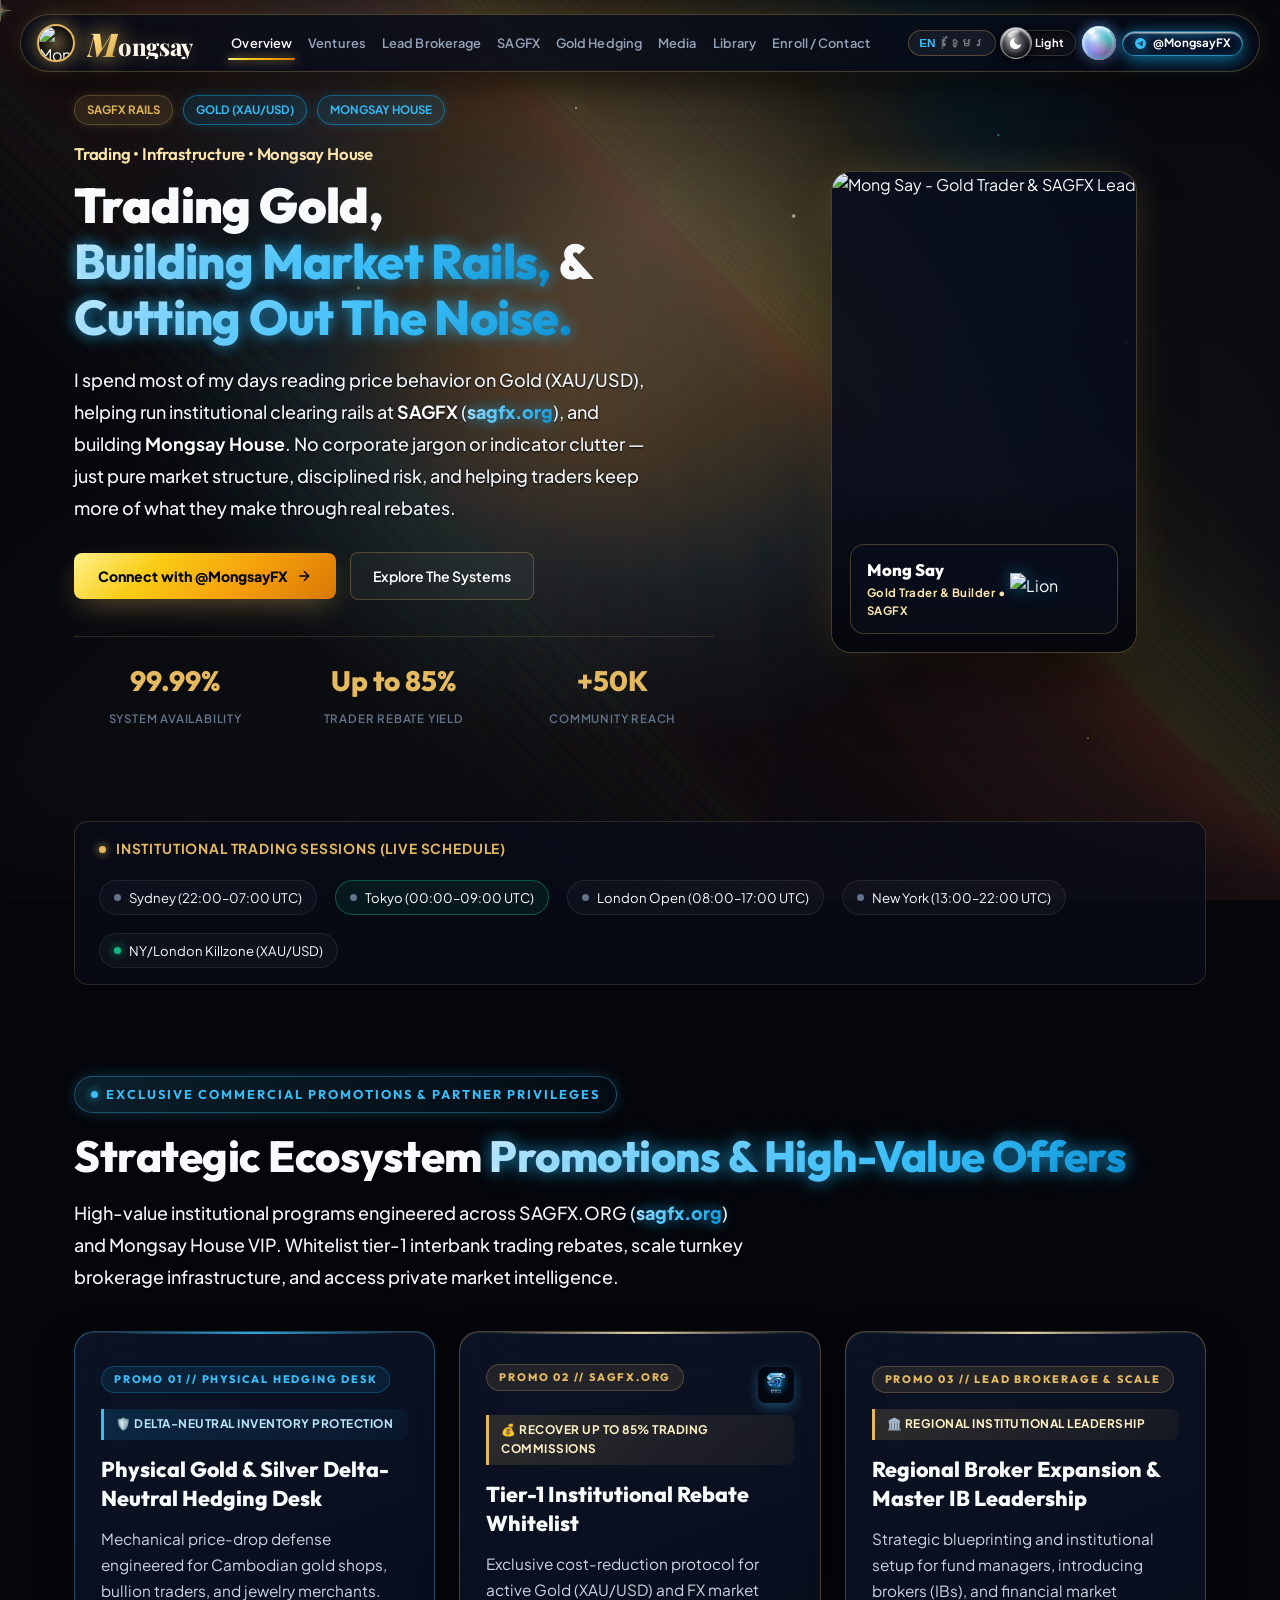
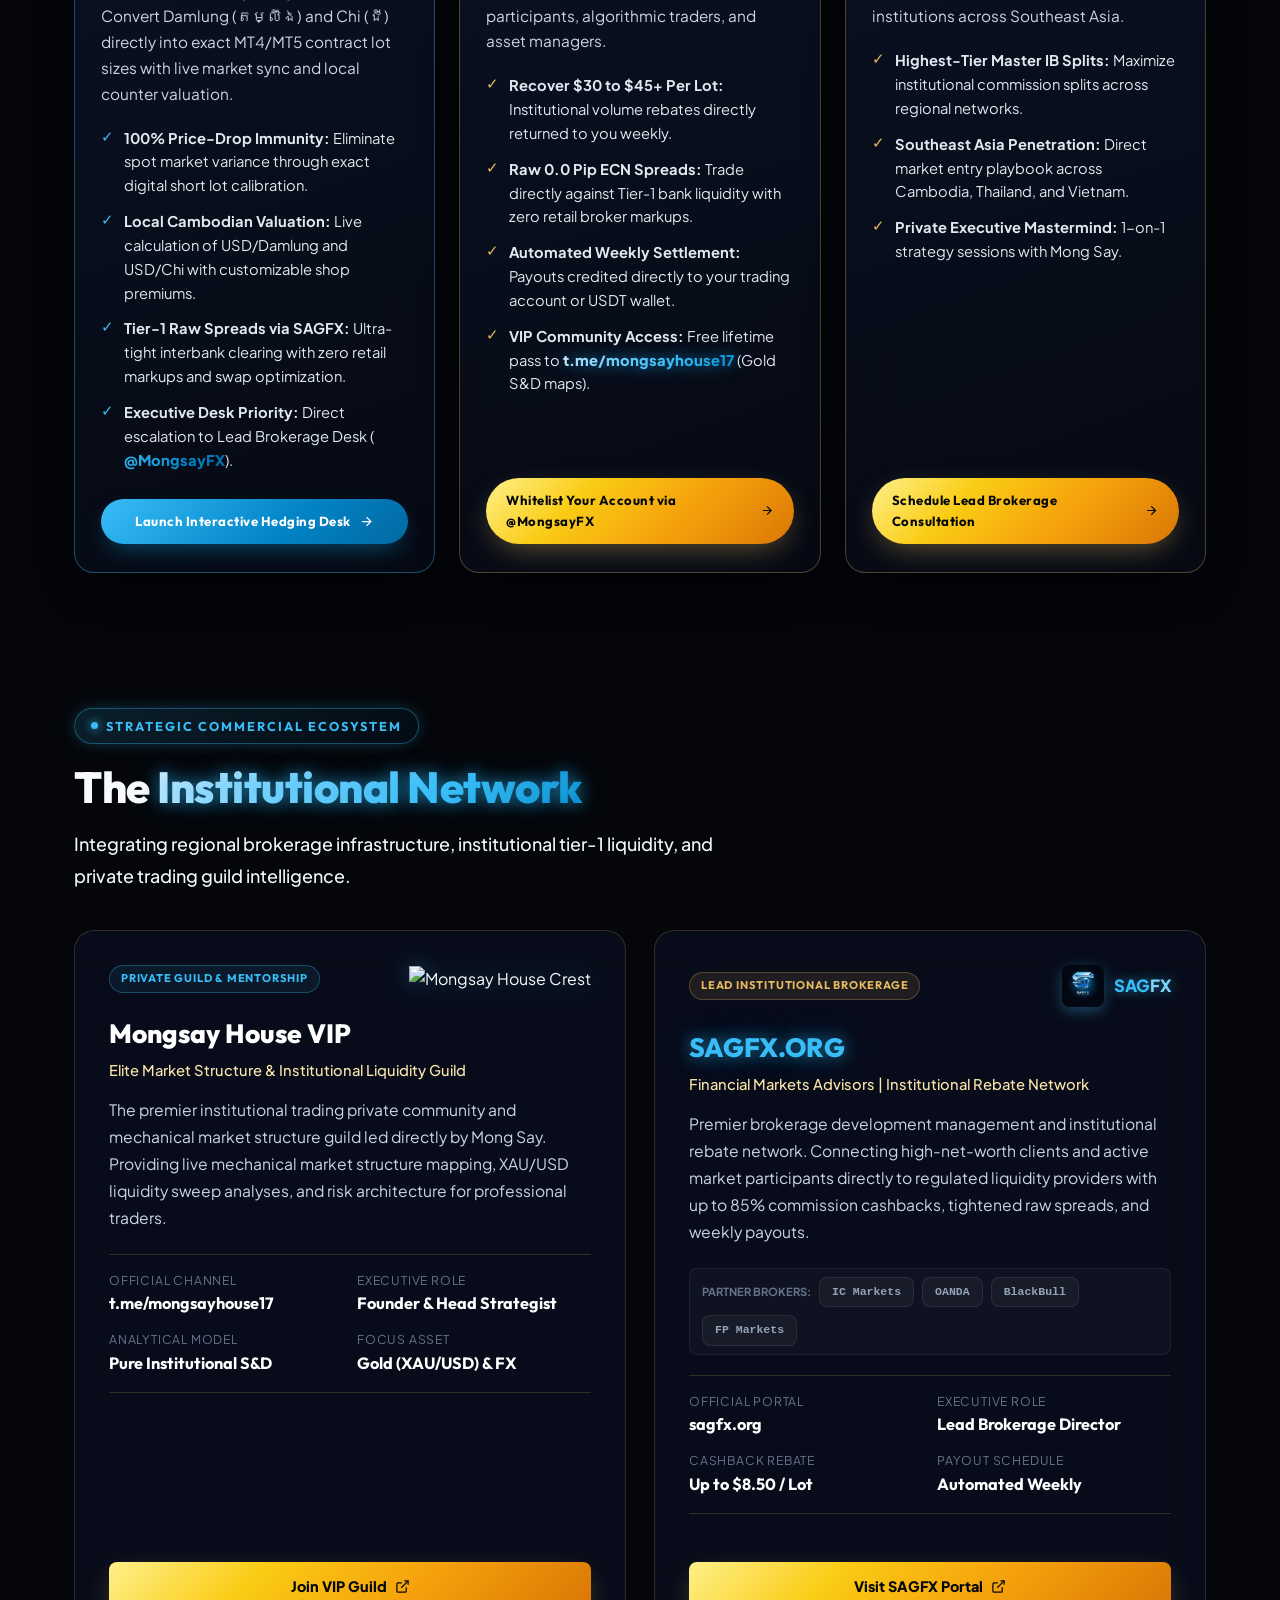
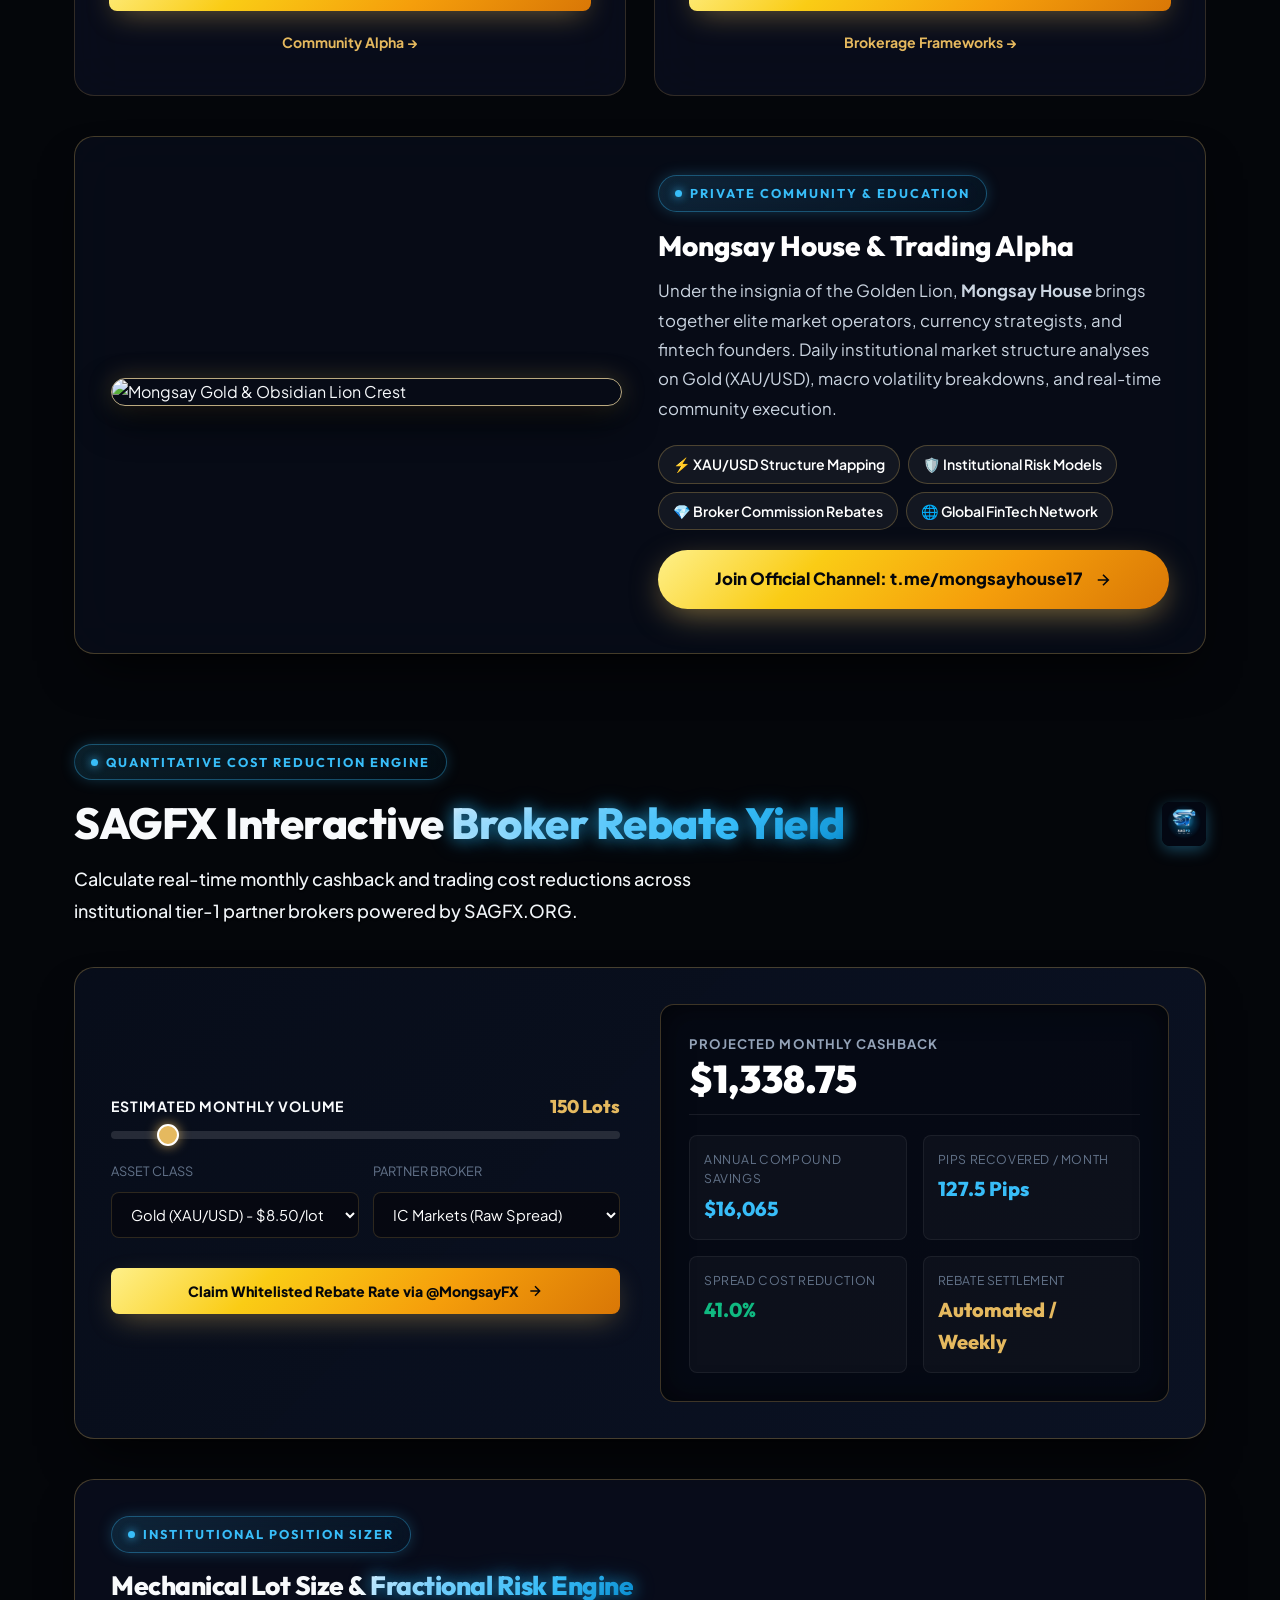
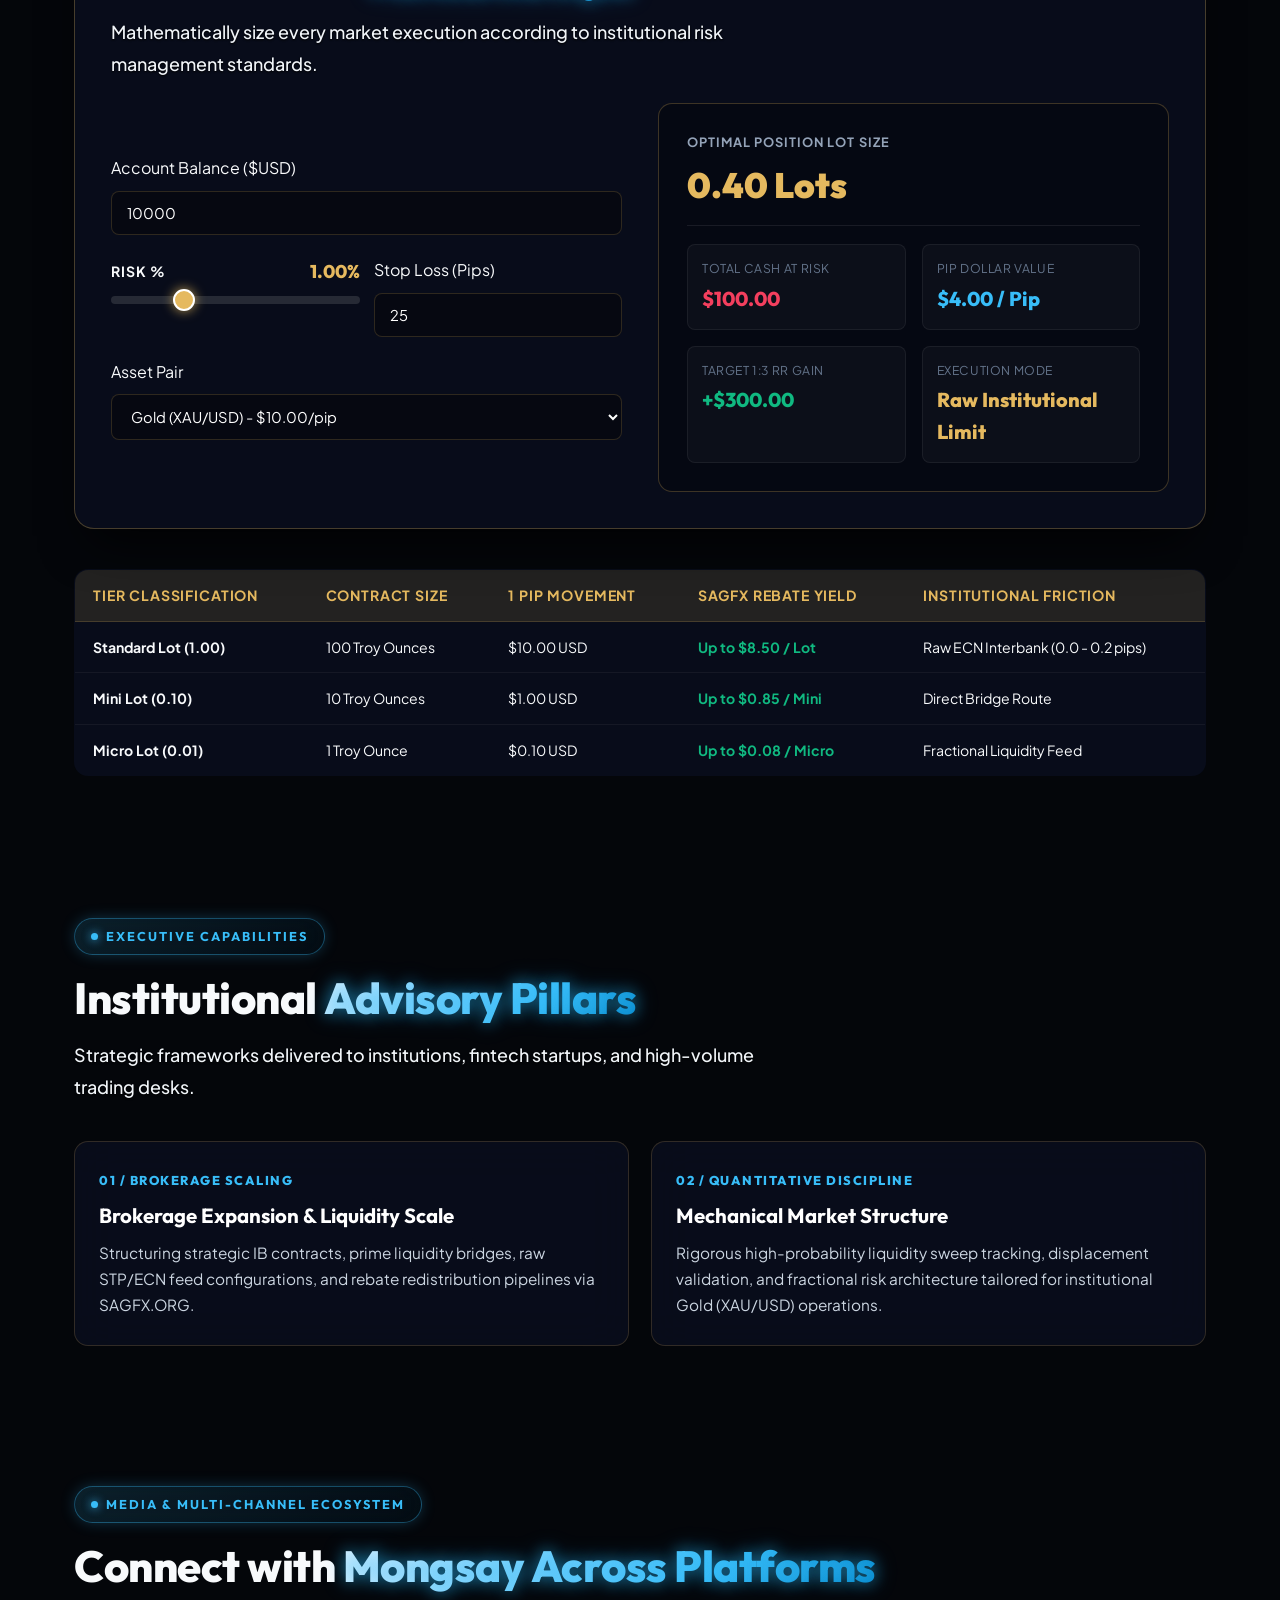
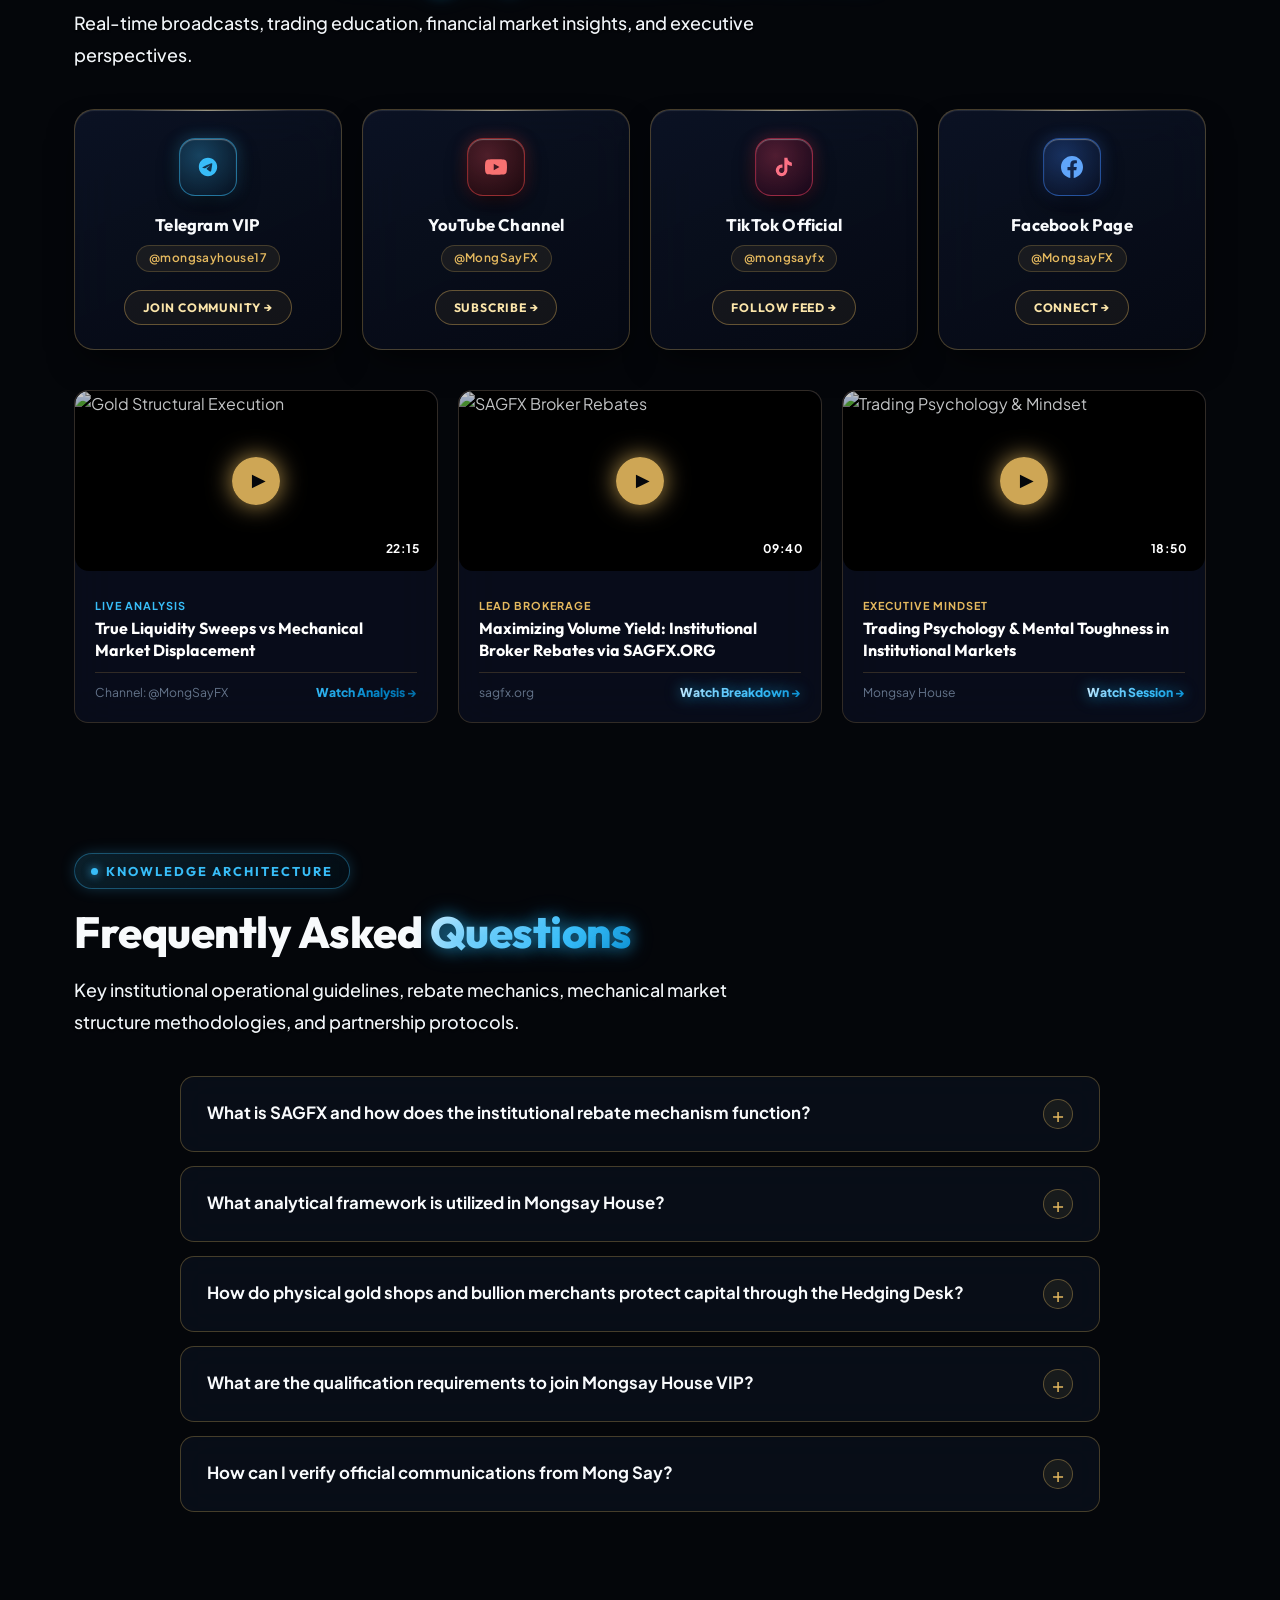
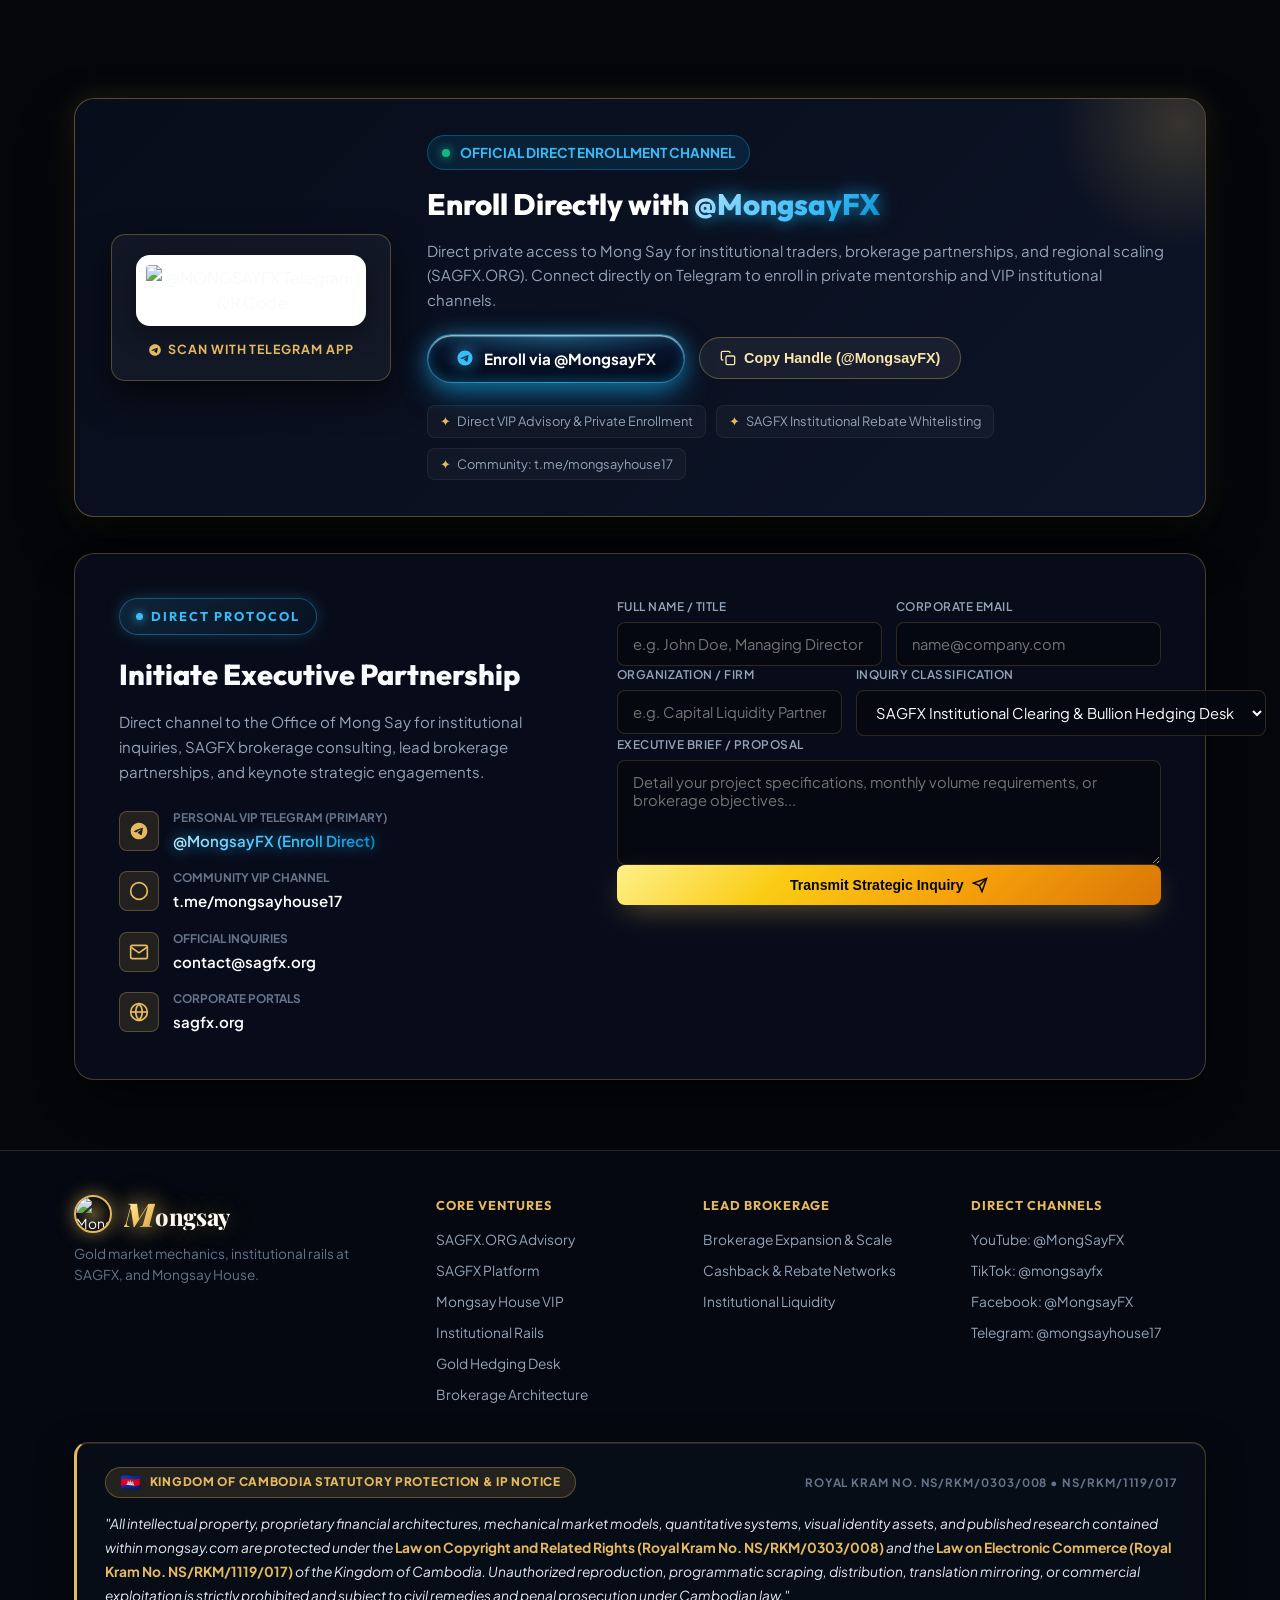
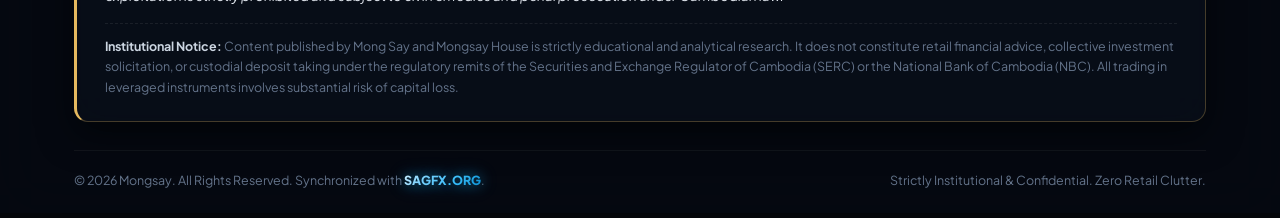
==== index.html @ 246d0cd5 "feat(mobile): resolve multi-page viewport overflow and implement Pinterest glassmorphic HUD (pin.it/" ====
﻿<!DOCTYPE html>
<html lang="en">
<head>
  <meta charset="UTF-8">
  <meta name="viewport" content="width=device-width, initial-scale=1.0">
  <title>Mong Say | Gold Trader & SAGFX Lead</title>
  <meta name="description" content="Personal space and market systems of Mong Say. Gold trader, SAGFX institutional rails lead, and founder of Mongsay House. Pure market mechanics, zero noise.">
  <link rel="icon" href="assets/lion-logo.png" type="image/png">
  <link rel="preconnect" href="https://fonts.googleapis.com">
  <link rel="preconnect" href="https://fonts.gstatic.com" crossorigin>
  <link href="https://fonts.googleapis.com/css2?family=Cinzel:wght@600;700;800;900&family=Cormorant+Garamond:ital,wght@0,600;0,700;1,600;1,700&family=Kantumruy+Pro:wght@400;500;600;700;800&family=Outfit:wght@400;500;600;700;800;900&family=Playfair+Display:ital,wght@0,600;0,700;0,800;0,900;1,700&family=Plus+Jakarta+Sans:wght@300;400;500;600;700;800&display=swap" rel="stylesheet">
  <link rel="stylesheet" href="styles.css?v=3.8.5">
</head>
<body>

  <!-- Background Video Container -->
  <div class="site-bg-wrapper">
    <video autoplay muted loop playsinline preload="auto" poster="assets/lion-gold-strokes.jpg" class="site-bg-video">
      <source src="assets/lion-bg.webm" type="video/webm">
      <source src="assets/lion-bg.mp4" type="video/mp4">
      <source src="assets/lion-gold-strokes.webm" type="video/webm">
      <source src="assets/lion-gold-strokes.mp4" type="video/mp4">
    </video>
    <div class="site-bg-overlay"></div>
    <div class="bg-god-rays"></div>
    <div class="bg-gold-light-sweep"></div>
    <div class="bg-starlight-layer"></div>
    <div class="bg-aura-layer"></div>
    <div class="bg-spotlight-layer"></div>
  </div>

  <!-- Ambient Gold Dust & Starlight Beaming Canvas -->
  <canvas id="matrixCanvas"></canvas>

  <!-- Minimalist Floating Capsule Navigation -->
  <div class="site-nav-outer">
    <nav class="site-nav">
      <!-- Chinese Lion Face Logo from 002.jpg + Luxury Haute Couture Mongsay Typography -->
      <a href="homepage" class="brand-wrapper">
        <img src="assets/lion-logo.png" alt="Mongsay Chinese Lion Crest" class="brand-lion-logo">
        <span class="brand-title"><span class="brand-cap">M</span>ongsay</span>
      </a>

      <ul class="nav-links">
        <li><a href="homepage" class="active" data-i18n="nav_overview">Overview</a></li>
        <li><a href="ventures" data-i18n="nav_ventures">Ventures</a></li>
        <li><a href="advisory" data-i18n="nav_advisory">Lead Brokerage</a></li>
        <li><a href="sagfx" data-i18n="nav_sagfx">SAGFX</a></li>
        <li><a href="hedging" data-i18n="nav_hedging">Gold Hedging</a></li>
        <li><a href="media" data-i18n="nav_media">Media</a></li>
        <li><a href="books" data-i18n="nav_library">Library</a></li>
        <li><a href="#contact" data-i18n="nav_contact">Enroll / Contact</a></li>
      </ul>

      <div class="nav-actions">
        <!-- Bilingual Toggle: EN / KH -->
        <div class="nav-controls">
          <button class="nav-control-btn lang-toggle" id="langToggleBtn" aria-label="Switch Language (English / Khmer)" title="Switch Language">
            <span class="lang-code active" data-lang="en">EN</span>
            <span class="lang-divider">|</span>
            <span class="lang-code" data-lang="kh">ខ្មែរ</span>
          </button>

          <!-- Theme Toggle: Dark Mode / High-Contrast Light Mode -->
          <button class="pin-theme-toggle theme-toggle" id="themeToggleBtn" aria-label="Toggle Theme (Dark / Light)" title="Toggle Theme" type="button">
            <span class="pin-toggle-track">
              <span class="pin-toggle-label label-light" data-i18n="theme_light_label">Light</span>
              <span class="pin-toggle-label label-dark" data-i18n="theme_dark_label">Dark</span>
            </span>
            <span class="pin-toggle-orb" aria-hidden="true">
              <span class="pin-orb-highlight"></span>
              <svg class="pin-orb-icon pin-icon-moon" viewBox="0 0 24 24" fill="currentColor">
                <path d="M21 12.79A9 9 0 1 1 11.21 3 7 7 0 0 0 21 12.79z"></path>
              </svg>
              <svg class="pin-orb-icon pin-icon-sun" viewBox="0 0 24 24" fill="none" stroke="currentColor" stroke-width="2.3" stroke-linecap="round" stroke-linejoin="round">
                <circle cx="12" cy="12" r="4.2" fill="currentColor"></circle>
                <line x1="12" y1="1" x2="12" y2="3"></line>
                <line x1="12" y1="21" x2="12" y2="23"></line>
                <line x1="4.22" y1="4.22" x2="5.64" y2="5.64"></line>
                <line x1="18.36" y1="18.36" x2="19.78" y2="19.78"></line>
                <line x1="1" y1="12" x2="3" y2="12"></line>
                <line x1="21" y1="12" x2="23" y2="12"></line>
                <line x1="4.22" y1="19.78" x2="5.64" y2="18.36"></line>
                <line x1="18.36" y1="5.64" x2="19.78" y2="4.22"></line>
              </svg>
            </span>
          </button>

          <!-- Effects Freeze / Eco Performance Toggle -->
          <button class="nav-control-btn fx-toggle" id="fxToggleBtn" aria-label="Toggle Animations (FX / Eco Mode)" title="Toggle Animations (FX / ECO Freeze)">
            <span class="bubble-ambient-glow"></span>
            <span class="bubble-sphere">
              <span class="bubble-fluid-core"></span>
              <span class="bubble-inner-depth"></span>
              <span class="bubble-specular-rim"></span>
              <span class="bubble-glint"></span>
            </span>
          </button>
        </div>

        <a href="https://t.me/MongsayFX" target="_blank" rel="noopener noreferrer" class="btn-nav-action btn-nav-telegram" title="VIP Telegram @MongsayFX">
          <svg width="13" height="13" viewBox="0 0 24 24" fill="currentColor"><path d="M12 2C6.48 2 2 6.48 2 12s4.48 10 10 10 10-4.48 10-10S17.52 2 12 2zm4.64 6.8c-.15 1.58-.8 5.42-1.13 7.19-.14.75-.42 1-.68 1.03-.58.05-1.02-.38-1.58-.75-.88-.58-1.38-.94-2.23-1.5-.99-.65-.35-1.01.22-1.59.15-.15 2.71-2.48 2.76-2.69a.2.2 0 00-.05-.18c-.06-.05-.14-.03-.21-.02-.09.02-1.49.95-4.22 2.79-.4.27-.76.41-1.08.4-.36-.01-1.04-.2-1.55-.37-.63-.2-1.12-.31-1.08-.66.02-.18.27-.36.75-.55 2.92-1.27 4.86-2.11 5.83-2.51 2.78-1.16 3.35-1.36 3.73-1.36.08 0 .27.02.39.12.1.08.13.19.14.27-.01.06.01.24 0 .37z"/></svg>
          <span>@MongsayFX</span>
        </a>
        <button class="mobile-toggle" id="mobileNavToggle" aria-label="Toggle navigation">☰</button>
      </div>
    </nav>

    <!-- Mobile Drawer -->
    <div class="nav-mobile-menu" id="mobileNavMenu">
      <div style="display: flex; gap: 8px; margin-bottom: 12px; justify-content: center;">
        <button class="nav-control-btn lang-toggle" style="flex: 1; justify-content: center;">
          <span class="lang-code active" data-lang="en">EN</span> | <span class="lang-code" data-lang="kh">ខ្មែរ</span>
        </button>
        <button class="nav-control-btn theme-toggle" style="flex: 1; justify-content: center;">
          <span class="theme-icon icon-sun">☀️ Light</span>
          <span class="theme-icon icon-moon">🌙 Dark</span>
        </button>
        <button class="nav-control-btn fx-toggle" style="flex: 1; justify-content: center;" aria-label="Toggle Animations (FX / Eco Mode)" title="Toggle Animations (FX / ECO Freeze)">
          <span class="bubble-ambient-glow"></span>
          <span class="bubble-sphere">
            <span class="bubble-fluid-core"></span>
            <span class="bubble-inner-depth"></span>
            <span class="bubble-specular-rim"></span>
            <span class="bubble-glint"></span>
          </span>
          <span class="fx-label-on" data-i18n="fx_mode_active">FX Active</span>
          <span class="fx-label-off" data-i18n="fx_mode_eco">ECO Freeze</span>
        </button>
      </div>
      <a href="homepage" data-i18n="nav_overview">Overview</a>
      <a href="ventures" data-i18n="nav_ventures">Ventures</a>
      <a href="advisory" data-i18n="nav_advisory">Lead Brokerage</a>
      <a href="sagfx" data-i18n="nav_sagfx">SAGFX</a>
      <a href="hedging" data-i18n="nav_hedging">Gold Hedging</a>
      <a href="media" data-i18n="nav_media">Media</a>
      <a href="books" data-i18n="nav_library">Library</a>
      <a href="#contact" data-i18n="nav_contact">Enroll / Contact</a>
      <a href="https://t.me/MongsayFX" target="_blank" class="btn-primary" style="justify-content: center;">Enroll via @MongsayFX</a>
    </div>
  </div>

  <!-- Hero Section -->
  <main>
    <section class="hero-section">
      <div class="container hero-grid">
        <div class="hero-content">
          <div class="hero-entity-badges">
            <span class="entity-pill gold-pill">
              <span data-i18n="hero_badge_sagfx">SAGFX RAILS</span>
            </span>
            <span class="entity-pill">
              <span data-i18n="hero_badge_cm">GOLD (XAU/USD)</span>
            </span>
            <span class="entity-pill amber-pill">
              <span data-i18n="hero_badge_mongsay">MONGSAY HOUSE</span>
            </span>
          </div>

          <div class="hero-subtitle" data-i18n="hero_subtitle">Trading • Infrastructure • Mongsay House</div>
          <h1 class="hero-title" data-i18n="hero_title">
            Trading Gold, <br>
            <span class="gold-text">Building Market Rails,</span> & <br>
            <span class="gold-text">Cutting Out The Noise.</span>
          </h1>
          <p class="hero-paragraph" data-i18n="hero_desc">
            I spend most of my days reading price behavior on Gold (XAU/USD), helping run institutional clearing rails at <strong>SAGFX</strong> (<a href="https://sagfx.org" target="_blank" class="gold-text">sagfx.org</a>), and building <strong>Mongsay House</strong>. No corporate jargon or indicator clutter — just pure market structure, disciplined risk, and helping traders keep more of what they make through real rebates.
          </p>

          <div class="hero-cta-group">
            <a href="https://t.me/MongsayFX" target="_blank" class="btn-primary" data-i18n="hero_cta_enroll">
              Connect with @MongsayFX
              <svg width="16" height="16" fill="none" stroke="currentColor" stroke-width="2.2" viewBox="0 0 24 24"><path d="M5 12h14M12 5l7 7-7 7"/></svg>
            </a>
            <a href="advisory" class="btn-secondary" data-i18n="hero_cta_ventures">
              Explore The Systems
            </a>
          </div>

          <div class="hero-metrics">
            <div class="metric-item">
              <div class="metric-num"><span class="counter-val" data-target="99" data-suffix=".99%">0</span></div>
              <div class="metric-label" data-i18n="stat_gateway">System Availability</div>
            </div>
            <div class="metric-item">
              <div class="metric-num"><span class="counter-val" data-target="85" data-prefix="Up to " data-suffix="%">0</span></div>
              <div class="metric-label" data-i18n="stat_rebate">Trader Rebate Yield</div>
            </div>
            <div class="metric-item">
              <div class="metric-num"><span class="counter-val" data-target="50" data-prefix="+" data-suffix="K">0</span></div>
              <div class="metric-label" data-i18n="stat_community">Community Reach</div>
            </div>
          </div>
        </div>

        <div class="hero-visual-card">
          <div class="portrait-frame">
            <img src="assets/portrait.jpg" alt="Mong Say - Gold Trader & SAGFX Lead" class="portrait-img">
            <div class="portrait-overlay-glow"></div>
            <div class="portrait-badge-bottom">
              <div class="badge-info">
                <h4>Mong Say</h4>
                <p>Gold Trader & Builder • SAGFX</p>
              </div>
              <img src="assets/lion-logo.png" alt="Lion Emblem" class="badge-seal-mini">
            </div>
          </div>
        </div>
      </div>
    </section>

    <!-- Pinterest Frosted Glass Mobile Telemetry HUD (https://pin.it/UAq3Np3yg) -->
    <section class="mobile-pin-hud-section" id="mobilePinHud" aria-label="Mobile Institutional Trading HUD">
      <div class="container">
        <div class="pin-hud-header">
          <div class="pin-hud-top-row">
            <span class="pin-hud-badge"><span class="live-dot"></span> LIVE INSTITUTIONAL HUD</span>
            <span style="font-family: 'Space Mono', monospace; font-size: 0.68rem; color: #94a3b8;">SWIPE DECK &rarr;</span>
          </div>
          <div class="pin-hud-tabs" id="pinHudTabs" role="tablist">
            <button type="button" class="pin-hud-tab-btn active" data-slide-index="0" role="tab">01 Desk Overview</button>
            <button type="button" class="pin-hud-tab-btn" data-slide-index="1" role="tab">02 VIP Access</button>
            <button type="button" class="pin-hud-tab-btn" data-slide-index="2" role="tab">03 Speedometer</button>
          </div>
        </div>

        <div class="pin-mobile-carousel" id="pinMobileCarousel">
          <!-- CARD 1: Desk Welcome & Active Clearing -->
          <article class="pin-mobile-card" data-card-idx="0">
            <div class="pin-card-bg-glow"></div>
            <div>
              <div class="pin-dynamic-island" aria-hidden="true"></div>
              <div class="pin-greeting-row">
                <div>
                  <div class="pin-greeting-sub">Hi Trader,</div>
                  <div class="pin-greeting-title">Welcome!</div>
                </div>
                <a href="sagfx" class="pin-circle-icon-btn" aria-label="SAGFX Prime Home" title="SAGFX Portal">
                  <svg width="16" height="16" viewBox="0 0 24 24" fill="none" stroke="currentColor" stroke-width="2.2" stroke-linecap="round" stroke-linejoin="round"><path d="M3 9l9-7 9 7v11a2 2 0 0 1-2 2H5a2 2 0 0 1-2-2z"/><polyline points="9 22 9 12 15 12 15 22"/></svg>
                </a>
              </div>

              <div class="pin-subsec-title">Desk Pulse</div>
              <div class="pin-quick-split">
                <div class="pin-glass-box">
                  <div class="pin-split-label">Weekly Clearing</div>
                  <div class="pin-icon-strip">
                    <button type="button" class="pin-mini-glass-icon active" title="XAU/USD Gold" aria-label="XAU/USD Gold">Au</button>
                    <button type="button" class="pin-mini-glass-icon" title="Execution Latency" aria-label="Execution Speed">&#9889;</button>
                    <button type="button" class="pin-mini-glass-icon" title="Weekly Rebates" aria-label="Weekly Rebates">$</button>
                    <button type="button" class="pin-mini-glass-icon" title="Delta Shield" aria-label="Delta Shield">&#128737;</button>
                  </div>
                </div>
                <a href="https://t.me/MongsayFX" target="_blank" rel="noopener noreferrer" class="pin-glass-box pin-add-tile">
                  <span class="pin-mini-glass-icon">+</span>
                  <span>Whitelist Desk</span>
                </a>
              </div>

              <div class="pin-subsec-title">Active Rail</div>
              <div class="pin-active-task-card">
                <div class="pin-task-left">
                  <div>
                    <div class="pin-task-name">XAU/USD Flow</div>
                    <div class="pin-task-meta">0.0 Pip Raw &bull; London/NY Overlap</div>
                  </div>
                  <div class="pin-task-status-badge">
                    <span class="pin-dot-green"></span>
                    <span class="pin-mini-glass-icon" style="width: 28px; height: 24px; min-width: 28px; font-size: 0.62rem;">ECN</span>
                  </div>
                </div>
                <div class="pin-task-right">
                  <div class="pin-streak-pill">
                    <span class="s-lbl">Rebate</span>
                    <span class="s-val" style="color: #4ade80;">&raquo;</span>
                    <span class="s-val">85%</span>
                  </div>
                  <div>
                    <div class="pin-circular-progress">
                      <svg width="68" height="68" viewBox="0 0 68 68">
                        <circle cx="34" cy="34" r="28" fill="none" stroke="rgba(255,255,255,0.14)" stroke-width="6"></circle>
                        <circle cx="34" cy="34" r="28" fill="none" stroke="#ffffff" stroke-width="6" stroke-linecap="round" stroke-dasharray="175.9" stroke-dashoffset="26.4"></circle>
                      </svg>
                      <div class="pin-circular-text">
                        <span class="lbl">Yield</span>
                        <span class="pct">85%</span>
                      </div>
                    </div>
                  </div>
                </div>
              </div>
            </div>

            <div>
              <div class="pin-prev-row">
                <span>Clearing Batches</span>
                <a href="sagfx">View All</a>
              </div>
              <div class="pin-prev-capsule">
                <div class="pin-mini-ring"><div class="pin-mini-ring-inner">99%</div></div>
                <div>
                  <div style="font-size: 0.78rem; font-weight: 700; color: #fff;">Weekly payouts settled</div>
                  <div style="font-size: 0.68rem; color: #94a3b8;">SAGFX Tier-1 Direct Clearing</div>
                </div>
              </div>
            </div>
          </article>

          <!-- CARD 2: Atmospheric Bottom Sheet Gateway -->
          <article class="pin-mobile-card pin-card-gateway" data-card-idx="1">
            <div class="pin-gateway-hero-bg">
              <img src="assets/portrait.jpg" alt="Mong Say Executive Desk">
            </div>
            <div class="pin-gateway-top-brand">
              <span class="pin-gateway-logo-txt">Mongsay</span>
              <span class="pin-auto-mode-pill"><span class="pin-dot-green"></span> XAU/USD</span>
            </div>

            <div class="pin-bottom-sheet">
              <div class="pin-drag-handle" aria-hidden="true"></div>
              <h3 class="pin-sheet-title">Connect for<br>Institutional Alpha</h3>
              <p class="pin-sheet-desc">
                Fuel your trading desk with 0.0 pip Tier-1 ECN spreads, delta-neutral gold hedging, and weekly SAGFX rebates.
              </p>
              <div class="pin-sheet-actions">
                <a href="https://t.me/MongsayFX" target="_blank" rel="noopener noreferrer" class="pin-capsule-white-cta">
                  <span>JOIN VIP</span>
                  <span class="pin-cta-black-circle">
                    <svg width="16" height="16" viewBox="0 0 24 24" fill="none" stroke="currentColor" stroke-width="2.5" stroke-linecap="round" stroke-linejoin="round"><path d="M5 12h14M12 5l7 7-7 7"/></svg>
                  </span>
                </a>
                <a href="hedging" class="pin-capsule-glass-secondary">Hedging Desk</a>
              </div>
            </div>
          </article>

          <!-- CARD 3: Radial Tick Speedometer & Smart Routing -->
          <article class="pin-mobile-card pin-speedometer-card" data-card-idx="2">
            <div>
              <div class="pin-speedo-topbar">
                <button type="button" class="pin-circle-icon-btn" id="pinSpeedoPrevBtn" aria-label="Previous Card">
                  <svg width="16" height="16" viewBox="0 0 24 24" fill="none" stroke="currentColor" stroke-width="2.2"><path d="M15 18l-6-6 6-6"/></svg>
                </button>
                <span style="font-size: 0.78rem; font-weight: 700; color: rgba(255,255,255,0.86);">Today Live</span>
                <a href="advisory" class="pin-circle-icon-btn" aria-label="Advisory Terminal">
                  <svg width="16" height="16" viewBox="0 0 24 24" fill="none" stroke="currentColor" stroke-width="2.2"><path d="M3 9l9-7 9 7v11a2 2 0 0 1-2 2H5a2 2 0 0 1-2-2z"/></svg>
                </a>
              </div>

              <div class="pin-speedo-panel">
                <div class="pin-speedo-panel-title" id="pinSpeedoTitle">SAGFX ECN Rails</div>
                <div class="pin-icon-strip" style="justify-content: center; gap: 10px;" id="pinSpeedoPresets">
                  <button type="button" class="pin-mini-glass-icon active" data-pct="85" data-sub="Max Rebate" data-title="SAGFX ECN Rails" data-row1-lbl="Latency" data-row1-val="&lt;0.4 ms" data-row2-lbl="Raw Spread" data-row2-val="0.0 Pips" title="Rebate Yield">%</button>
                  <button type="button" class="pin-mini-glass-icon" data-pct="99" data-sub="Uptime SLA" data-title="Equinix Bridge" data-row1-lbl="Server Node" data-row1-val="NY4 / LD4" data-row2-lbl="Fill Rate" data-row2-val="99.98%" title="Server Uptime">&#9889;</button>
                  <button type="button" class="pin-mini-glass-icon" data-pct="72" data-sub="Volume Cap" data-title="Prime Liquidity" data-row1-lbl="Monthly Vol" data-row1-val="135K+ Lots" data-row2-lbl="Settlement" data-row2-val="Weekly" title="Prime Volume">&#128202;</button>
                  <button type="button" class="pin-mini-glass-icon" data-pct="100" data-sub="Delta Hedge" data-title="Bullion Defense" data-row1-lbl="Spot Risk" data-row1-val="0.00% Net" data-row2-lbl="Damlung Unit" data-row2-val="37.50 g" title="Gold Hedging">&#128737;</button>
                </div>

                <div class="pin-speedo-mode-row">
                  <div class="pin-track-badge-wrap">
                    <span class="pin-track-title">Track Record</span>
                    <span class="pin-auto-mode-pill" id="pinAutoModeBadge">
                      <span id="pinAutoModeText">Auto mode</span>
                      <span class="pin-dot-green" id="pinAutoModeDot"></span>
                    </span>
                  </div>
                  <a href="sagfx" class="pin-circle-icon-btn" style="width: 30px; height: 30px; min-width: 30px;" title="Expand SAGFX">
                    <svg width="13" height="13" viewBox="0 0 24 24" fill="none" stroke="currentColor" stroke-width="2.2"><path d="M15 3h6v6M9 21H3v-6M21 3l-7 7M3 21l7-7"/></svg>
                  </a>
                </div>

                <!-- Semi-Circular Radial Tick Gauge -->
                <div class="pin-gauge-wrap">
                  <svg class="pin-gauge-svg" viewBox="0 0 220 130" id="pinSpeedoSvg">
                    <g id="pinSpeedoTicks"></g>
                    <circle id="pinSpeedoDot" cx="182" cy="54" r="5.5" fill="#4ade80" style="filter: drop-shadow(0 0 8px #4ade80); transition: all 0.45s cubic-bezier(0.16, 1, 0.3, 1);"></circle>
                  </svg>
                  <div class="pin-gauge-center-val">
                    <div class="num" id="pinSpeedoVal">85%</div>
                    <div class="sub" id="pinSpeedoSub">Max Rebate</div>
                  </div>
                </div>

                <!-- Divided Telemetry Metrics Rows -->
                <div class="pin-telemetry-rows">
                  <div class="pin-telemetry-row">
                    <div class="pin-telemetry-left">
                      <span class="pin-mini-glass-icon" style="width: 28px; height: 28px; min-width: 28px; font-size: 0.72rem;">&#128338;</span>
                      <span id="pinRow1Lbl">Latency</span>
                    </div>
                    <div class="pin-telemetry-right" id="pinRow1Val">&lt;0.4 ms</div>
                  </div>
                  <div class="pin-telemetry-row">
                    <div class="pin-telemetry-left">
                      <span class="pin-mini-glass-icon" style="width: 28px; height: 28px; min-width: 28px; font-size: 0.72rem; position: relative;">&#128205;<span class="pin-dot-green" style="position: absolute; top: -2px; right: -2px; width: 6px; height: 6px;"></span></span>
                      <span id="pinRow2Lbl">Raw Spread</span>
                    </div>
                    <div class="pin-telemetry-right" id="pinRow2Val">0.0 Pips</div>
                  </div>
                </div>
              </div>
            </div>

            <!-- Interactive Smart Routing Glass Switch -->
            <button type="button" class="pin-smart-switch-bar" id="pinSmartSwitch" aria-pressed="true">
              <span class="pin-smart-pill-track">
                <span class="pin-smart-orb-thumb"></span>
                <span class="pin-smart-status-txt" id="pinSmartStatusTxt">On</span>
              </span>
              <span class="pin-smart-switch-label">Smart Routing</span>
            </button>
          </article>
        </div>
      </div>
    </section>

    <!-- Global Institutional Trading Sessions Clock Bar -->
    <div class="container">
      <div class="market-sessions-bar">
        <div class="market-sessions-title">
          <span class="status-dot gold-glow"></span>
          Institutional Trading Sessions (Live Schedule)
        </div>
        <div class="market-sessions-list">
          <div class="session-badge" id="sessionSydney"><span class="status-dot"></span> Sydney (22:00–07:00 UTC)</div>
          <div class="session-badge" id="sessionTokyo"><span class="status-dot"></span> Tokyo (00:00–09:00 UTC)</div>
          <div class="session-badge" id="sessionLondon"><span class="status-dot"></span> London Open (08:00–17:00 UTC)</div>
          <div class="session-badge" id="sessionNY"><span class="status-dot"></span> New York (13:00–22:00 UTC)</div>
          <div class="session-badge killzone" id="sessionKillzone"><span class="status-dot online"></span> NY/London Killzone (XAU/USD)</div>
        </div>
      </div>
    </div>

    <!-- Strategic Promotions & Commercial Incentives Section -->
    <section class="promotions-section" id="promotions">
      <div class="container">
        <div class="section-tag"><span class="dot"></span> <span data-i18n="promo_sec_tag">EXCLUSIVE COMMERCIAL PROMOTIONS & PARTNER PRIVILEGES</span></div>
        <h2 class="section-title" data-i18n="promo_sec_title">Strategic Ecosystem <span class="gold-gradient-text">Promotions & High-Value Offers</span></h2>
        <p class="section-desc" data-i18n="promo_sec_desc">
          High-value institutional programs engineered across SAGFX.ORG (<a href="https://sagfx.org" target="_blank" class="gold-text">sagfx.org</a>) and Mongsay House VIP. Whitelist tier-1 interbank trading rebates, scale turnkey brokerage infrastructure, and access private market intelligence.
        </p>

        <div class="promotions-grid">
          <!-- Promo Card 1: Physical Bullion Hedging Desk -->
          <div class="promo-card blue-promo">
            <div>
              <div class="promo-ribbon" data-i18n="promo_1_ribbon">PROMO 01 // PHYSICAL HEDGING DESK</div>
              <div class="promo-value-badge" data-i18n="promo_1_badge">🛡️ DELTA-NEUTRAL INVENTORY PROTECTION</div>
              <h3 class="promo-title" data-i18n="promo_1_title">Physical Gold & Silver Delta-Neutral Hedging Desk</h3>
              <p class="promo-desc" data-i18n="promo_1_desc">
                Mechanical price-drop defense engineered for Cambodian gold shops, bullion traders, and jewelry merchants. Convert Damlung (តម្លឹង) and Chi (ជី) directly into exact MT4/MT5 contract lot sizes with live market sync and local counter valuation.
              </p>
              <ul class="promo-bullets">
                <li><span class="check">✓</span> <span data-i18n="promo_1_b1"><strong>100% Price-Drop Immunity:</strong> Eliminate spot market variance through exact digital short lot calibration.</span></li>
                <li><span class="check">✓</span> <span data-i18n="promo_1_b2"><strong>Local Cambodian Valuation:</strong> Live calculation of USD/Damlung and USD/Chi with customizable shop premiums.</span></li>
                <li><span class="check">✓</span> <span data-i18n="promo_1_b3"><strong>Tier-1 Raw Spreads via SAGFX:</strong> Ultra-tight interbank clearing with zero retail markups and swap optimization.</span></li>
                <li><span class="check">✓</span> <span data-i18n="promo_1_b4"><strong>Executive Desk Priority:</strong> Direct escalation to Lead Brokerage Desk (<a href="https://t.me/MongsayFX" target="_blank" class="blue-text">@MongsayFX</a>).</span></li>
              </ul>
            </div>
            <a href="hedging" class="btn-primary btn-sp-blue promo-cta-btn">
              <span data-i18n="promo_1_cta">Launch Interactive Hedging Desk</span>
              <svg width="15" height="15" fill="none" stroke="currentColor" stroke-width="2" viewBox="0 0 24 24"><path d="M5 12h14M12 5l7 7-7 7"/></svg>
            </a>
          </div>

          <!-- Promo Card 2: SAGFX -->
          <div class="promo-card">
            <div>
              <div style="display: flex; align-items: center; justify-content: space-between; margin-bottom: 8px;">
                <div class="promo-ribbon" data-i18n="promo_2_ribbon">PROMO 02 // SAGFX.ORG</div>
                <img src="assets/sagfx-3d-logo.jpg?v=3.8.5" alt="SAGFX 3D Official Emblem" style="height: 36px; width: 36px; border-radius: 8px; object-fit: contain; box-shadow: 0 4px 12px rgba(56, 189, 248, 0.35);">
              </div>
              <div class="promo-value-badge" data-i18n="promo_2_badge">💰 RECOVER UP TO 85% TRADING COMMISSIONS</div>
              <h3 class="promo-title" data-i18n="promo_2_title">Tier-1 Institutional Rebate Whitelist</h3>
              <p class="promo-desc" data-i18n="promo_2_desc">
                Exclusive cost-reduction protocol for active Gold (XAU/USD) and FX market participants, algorithmic traders, and asset managers.
              </p>
              <ul class="promo-bullets">
                <li><span class="check">✓</span> <span data-i18n="promo_2_b1"><strong>Recover $30 to $45+ Per Lot:</strong> Institutional volume rebates directly returned to you weekly.</span></li>
                <li><span class="check">✓</span> <span data-i18n="promo_2_b2"><strong>Raw 0.0 Pip ECN Spreads:</strong> Trade directly against Tier-1 bank liquidity with zero retail broker markups.</span></li>
                <li><span class="check">✓</span> <span data-i18n="promo_2_b3"><strong>Automated Weekly Settlement:</strong> Payouts credited directly to your trading account or USDT wallet.</span></li>
                <li><span class="check">✓</span> <span data-i18n="promo_2_b4"><strong>VIP Community Access:</strong> Free lifetime pass to <a href="https://t.me/mongsayhouse17" target="_blank" class="gold-text">t.me/mongsayhouse17</a> (Gold S&D maps).</span></li>
              </ul>
            </div>
            <a href="https://t.me/MongsayFX" target="_blank" rel="noopener noreferrer" class="btn-primary promo-cta-btn">
              <span data-i18n="promo_2_cta">Whitelist Your Account via @MongsayFX</span>
              <svg width="15" height="15" fill="none" stroke="currentColor" stroke-width="2" viewBox="0 0 24 24"><path d="M5 12h14M12 5l7 7-7 7"/></svg>
            </a>
          </div>

          <!-- Promo Card 3: Lead Brokerage & Regional Scale -->
          <div class="promo-card">
            <div>
              <div class="promo-ribbon" data-i18n="promo_3_ribbon">PROMO 03 // LEAD BROKERAGE & SCALE</div>
              <div class="promo-value-badge" data-i18n="promo_3_badge">🏛️ REGIONAL INSTITUTIONAL LEADERSHIP</div>
              <h3 class="promo-title" data-i18n="promo_3_title">Regional Broker Expansion & Master IB Leadership</h3>
              <p class="promo-desc" data-i18n="promo_3_desc">
                Strategic blueprinting and institutional setup for fund managers, introducing brokers (IBs), and financial market institutions across Southeast Asia.
              </p>
              <ul class="promo-bullets">
                <li><span class="check">✓</span> <span data-i18n="promo_3_b2"><strong>Highest-Tier Master IB Splits:</strong> Maximize institutional commission splits across regional networks.</span></li>
                <li><span class="check">✓</span> <span data-i18n="promo_3_b3"><strong>Southeast Asia Penetration:</strong> Direct market entry playbook across Cambodia, Thailand, and Vietnam.</span></li>
                <li><span class="check">✓</span> <span data-i18n="promo_3_b4"><strong>Private Executive Mastermind:</strong> 1-on-1 strategy sessions with Mong Say.</span></li>
              </ul>
            </div>
            <a href="https://t.me/MongsayFX" target="_blank" rel="noopener noreferrer" class="btn-primary promo-cta-btn">
              <span data-i18n="promo_3_cta">Schedule Lead Brokerage Consultation</span>
              <svg width="15" height="15" fill="none" stroke="currentColor" stroke-width="2" viewBox="0 0 24 24"><path d="M5 12h14M12 5l7 7-7 7"/></svg>
            </a>
          </div>
        </div>
      </div>
    </section>

    <!-- Core Ventures Section -->
    <section class="ventures-section" id="ventures">
      <div class="container">
        <div class="section-tag"><span class="dot"></span> <span data-i18n="venture_sec_tag">STRATEGIC COMMERCIAL ECOSYSTEM</span></div>
        <h2 class="section-title" data-i18n="venture_sec_title">The <span class="gold-gradient-text">Institutional Network</span></h2>
        <p class="section-desc" data-i18n="venture_sec_desc">
          Integrating regional brokerage infrastructure, institutional tier-1 liquidity, and private trading guild intelligence.
        </p>

        <div class="ventures-grid">
          <!-- Card 1: Mongsay House VIP -->
          <div class="venture-card">
            <div>
              <div class="venture-header">
                <span class="venture-badge-role" style="color: #38bdf8; border-color: rgba(56, 189, 248, 0.3); background: rgba(56, 189, 248, 0.08);" data-i18n="venture_1_role">
                  Private Guild & Mentorship
                </span>
                <img src="assets/lion-logo.png" alt="Mongsay House Crest" class="venture-logo-display">
              </div>
              <h3 class="venture-title" data-i18n="venture_1_title">Mongsay House VIP</h3>
              <div class="venture-tagline" data-i18n="venture_1_tagline">Elite Market Structure & Institutional Liquidity Guild</div>
              <p class="venture-desc" data-i18n="venture_1_desc">
                The premier institutional trading private community and mechanical market structure guild led directly by Mong Say. Providing live mechanical market structure mapping, XAU/USD liquidity sweep analyses, and risk architecture for professional traders.
              </p>
              <div class="venture-specs">
                <div class="spec-item">
                  <span class="spec-title" data-i18n="spec_official_channel">Official Channel</span>
                  <span class="spec-val">t.me/mongsayhouse17</span>
                </div>
                <div class="spec-item">
                  <span class="spec-title" data-i18n="spec_executive_role">Executive Role</span>
                  <span class="spec-val" data-i18n="venture_1_role_val">Founder & Head Strategist</span>
                </div>
                <div class="spec-item">
                  <span class="spec-title" data-i18n="spec_analytical_model">Analytical Model</span>
                  <span class="spec-val" data-i18n="venture_1_model_val">Pure Institutional S&D</span>
                </div>
                <div class="spec-item">
                  <span class="spec-title" data-i18n="spec_focus_asset">Focus Asset</span>
                  <span class="spec-val" data-i18n="venture_1_asset_val">Gold (XAU/USD) & FX</span>
                </div>
              </div>
            </div>
            <div class="venture-footer">
              <a href="https://t.me/mongsayhouse17" target="_blank" rel="noopener noreferrer" class="btn-primary">
                <span data-i18n="venture_1_btn_join">Join VIP Guild</span>
                <svg width="15" height="15" fill="none" stroke="currentColor" stroke-width="2" viewBox="0 0 24 24"><path d="M18 13v6a2 2 0 01-2 2H5a2 2 0 01-2-2V8a2 2 0 012-2h6"/><polyline points="15 3 21 3 21 9"/><line x1="10" y1="14" x2="21" y2="3"/></svg>
              </a>
              <a href="media" class="venture-link-btn" data-i18n="venture_1_btn_alpha">Community Alpha →</a>
            </div>
          </div>

          <!-- Card 2: SAGFX -->
          <div class="venture-card gold-venture">
            <div>
              <div class="venture-header">
                <span class="venture-badge-role" data-i18n="venture_2_role">Lead Institutional Brokerage</span>
                <div style="display: flex; align-items: center; gap: 10px;">
                  <img src="assets/sagfx-3d-logo.jpg?v=3.8.5" alt="SAGFX 3D Official Emblem" style="height: 42px; width: 42px; border-radius: 8px; object-fit: contain; box-shadow: 0 4px 14px rgba(56, 189, 248, 0.35);">
                  <span style="font-weight: 800; font-size: 1.05rem; color: #38bdf8; text-shadow: 0 0 12px rgba(56, 189, 248, 0.6);">SAG<span style="color: #7dd3fc;">FX</span></span>
                </div>
              </div>
              <h3 class="venture-title sagfx-title" data-i18n="venture_2_title">SAGFX.ORG</h3>
              <div class="venture-tagline" data-i18n="venture_2_tagline">Financial Markets Advisors | Institutional Rebate Network</div>
              <p class="venture-desc" data-i18n="venture_2_desc">
                Premier brokerage development management and institutional rebate network. Connecting high-net-worth clients and active market participants directly to regulated liquidity providers with up to 85% commission cashbacks, tightened raw spreads, and weekly payouts.
              </p>

              <div class="broker-partners-ribbon">
                <span style="font-size: 0.7rem; color: var(--text-muted); text-transform: uppercase; font-weight: 700;" data-i18n="partner_brokers_label">Partner Brokers:</span>
                <span class="broker-pill">IC Markets</span>
                <span class="broker-pill">OANDA</span>
                <span class="broker-pill">BlackBull</span>
                <span class="broker-pill">FP Markets</span>
              </div>

              <div class="venture-specs">
                <div class="spec-item">
                  <span class="spec-title" data-i18n="spec_official_portal">Official Portal</span>
                  <span class="spec-val">sagfx.org</span>
                </div>
                <div class="spec-item">
                  <span class="spec-title" data-i18n="spec_executive_role">Executive Role</span>
                  <span class="spec-val" data-i18n="venture_2_role_val">Lead Brokerage Director</span>
                </div>
                <div class="spec-item">
                  <span class="spec-title" data-i18n="spec_cashback">Cashback Rebate</span>
                  <span class="spec-val" data-i18n="venture_2_cashback_val">Up to $8.50 / Lot</span>
                </div>
                <div class="spec-item">
                  <span class="spec-title" data-i18n="spec_payout">Payout Schedule</span>
                  <span class="spec-val" data-i18n="venture_2_payout_val">Automated Weekly</span>
                </div>
              </div>
            </div>
            <div class="venture-footer">
              <a href="https://sagfx.org" target="_blank" rel="noopener noreferrer" class="btn-primary">
                <span data-i18n="venture_2_btn_portal">Visit SAGFX Portal</span>
                <svg width="15" height="15" fill="none" stroke="currentColor" stroke-width="2" viewBox="0 0 24 24"><path d="M18 13v6a2 2 0 01-2 2H5a2 2 0 01-2-2V8a2 2 0 012-2h6"/><polyline points="15 3 21 3 21 9"/><line x1="10" y1="14" x2="21" y2="3"/></svg>
              </a>
              <a href="advisory.html#sagfx" class="venture-link-btn" data-i18n="venture_2_btn_frameworks">Brokerage Frameworks →</a>
            </div>
          </div>
        </div>

        <!-- Crest & Mongsay House Community Showcase -->
        <div class="crest-showcase">
          <div class="crest-banner-wrap">
            <img src="assets/002.jpg" alt="Mongsay Gold & Obsidian Lion Crest">
          </div>
          <div class="crest-info">
            <div class="section-tag"><span class="dot"></span> <span data-i18n="crest_tag">PRIVATE COMMUNITY & EDUCATION</span></div>
            <h3 data-i18n="crest_title">Mongsay House & Trading Alpha</h3>
            <p data-i18n="crest_desc">
              Under the insignia of the Golden Lion, <strong>Mongsay House</strong> brings together elite market operators, currency strategists, and fintech founders. Daily institutional market structure analyses on Gold (XAU/USD), macro volatility breakdowns, and real-time community execution.
            </p>
            <div class="community-badges" style="margin-bottom: 20px;">
              <span class="community-pill" data-i18n="crest_p1">⚡ XAU/USD Structure Mapping</span>
              <span class="community-pill" data-i18n="crest_p2">🛡️ Institutional Risk Models</span>
              <span class="community-pill" data-i18n="crest_p3">💎 Broker Commission Rebates</span>
              <span class="community-pill" data-i18n="crest_p4">🌐 Global FinTech Network</span>
            </div>
            <a href="https://t.me/mongsayhouse17" target="_blank" rel="noopener noreferrer" class="btn-primary community-cta-btn">
              <span data-i18n="crest_cta">Join Official Channel: t.me/mongsayhouse17</span>
              <svg width="18" height="18" fill="none" stroke="currentColor" stroke-width="2.2" viewBox="0 0 24 24"><path d="M5 12h14M12 5l7 7-7 7"/></svg>
            </a>
          </div>
        </div>
      </div>
    </section>

    <!-- SAGFX Interactive Rebate & Pip Commission Calculator -->
    <section class="calculator-section" style="padding: 20px 0 40px;">
      <div class="container">
        <div class="section-tag"><span class="dot"></span> <span data-i18n="calc_tag">QUANTITATIVE COST REDUCTION ENGINE</span></div>
        <div style="display: flex; align-items: center; justify-content: space-between; flex-wrap: wrap; gap: 16px; margin-bottom: 12px;">
          <h2 class="section-title" style="margin-bottom: 0;" data-i18n="calc_title">SAGFX Interactive <span class="gold-gradient-text">Broker Rebate Yield</span></h2>
          <img src="assets/sagfx-3d-logo.jpg?v=3.8.5" alt="SAGFX 3D Official Emblem" style="height: 44px; width: 44px; border-radius: 8px; object-fit: contain; box-shadow: 0 4px 15px rgba(56, 189, 248, 0.35);">
        </div>
        <p class="section-desc" data-i18n="calc_desc">
          Calculate real-time monthly cashback and trading cost reductions across institutional tier-1 partner brokers powered by SAGFX.ORG.
        </p>

        <div class="rebate-calc-container">
          <div class="rebate-calc-grid">
            <div class="calc-inputs-col">
              <div class="calc-group">
                <div class="calc-group-header">
                  <label for="calcLotsSlider">Estimated Monthly Volume</label>
                  <span class="calc-value-display" id="calcLotsVal">150 Lots</span>
                </div>
                <input type="range" id="calcLotsSlider" class="calc-slider-range" min="10" max="1500" step="10" value="150">
              </div>

              <div class="calc-select-row">
                <div class="calc-group">
                  <label for="calcAssetSelect" style="font-size: 0.8rem; color: var(--text-muted); text-transform: uppercase;">Asset Class</label>
                  <select id="calcAssetSelect" class="form-select">
                    <option value="xauusd" selected>Gold (XAU/USD) - $8.50/lot</option>
                    <option value="eurusd">EUR/USD - $6.00/lot</option>
                    <option value="gbpusd">GBP/USD - $7.00/lot</option>
                    <option value="us30">US30 / Indices - $5.00/lot</option>
                    <option value="crypto">Crypto Rails - $12.00/lot</option>
                  </select>
                </div>

                <div class="calc-group">
                  <label for="calcBrokerSelect" style="font-size: 0.8rem; color: var(--text-muted); text-transform: uppercase;">Partner Broker</label>
                  <select id="calcBrokerSelect" class="form-select">
                    <option value="icmarkets" selected>IC Markets (Raw Spread)</option>
                    <option value="vantage">Vantage Markets (Pro ECN)</option>
                    <option value="exness">Exness (Zero Pro)</option>
                    <option value="fpmarkets">FP Markets (ECN Raw)</option>
                  </select>
                </div>
              </div>

              <a href="https://t.me/MongsayFX" target="_blank" class="btn-primary" style="justify-content: center; margin-top: 8px;">
                Claim Whitelisted Rebate Rate via @MongsayFX
                <svg width="16" height="16" fill="none" stroke="currentColor" stroke-width="2.2" viewBox="0 0 24 24"><path d="M5 12h14M12 5l7 7-7 7"/></svg>
              </a>
            </div>

            <div class="calc-results-col">
              <div class="calc-result-header">
                <h4>Projected Monthly Cashback</h4>
                <div class="calc-highlight-metric" id="calcMonthlyRebate">$1,338.75</div>
              </div>

              <div class="calc-submetrics-grid">
                <div class="calc-submetric-card">
                  <div class="label">Annual Compound Savings</div>
                  <div class="val" id="calcAnnualSavings">$16,065</div>
                </div>
                <div class="calc-submetric-card">
                  <div class="label">Pips Recovered / Month</div>
                  <div class="val" id="calcPipsRecovered">127.5 Pips</div>
                </div>
                <div class="calc-submetric-card">
                  <div class="label">Spread Cost Reduction</div>
                  <div class="val" id="calcSpreadReduction" style="color: #10b981;">41.0%</div>
                </div>
                <div class="calc-submetric-card">
                  <div class="label">Rebate Settlement</div>
                  <div class="val" style="color: var(--text-gold);">Automated / Weekly</div>
                </div>
              </div>
            </div>
          </div>
        </div>

        <!-- Tool 2: Institutional Lot Size & Fractional Risk Engine -->
        <div class="risk-calc-container" style="margin-top: 40px;">
          <div class="section-tag"><span class="dot"></span> <span data-i18n="risk_tag">INSTITUTIONAL POSITION SIZER</span></div>
          <h2 class="section-title" style="font-size: 1.65rem;" data-i18n="risk_title">Mechanical Lot Size & <span class="gold-gradient-text">Fractional Risk Engine</span></h2>
          <p class="section-desc" style="margin-bottom: 24px;" data-i18n="risk_desc">
            Mathematically size every market execution according to institutional risk management standards.
          </p>

          <div class="risk-calc-grid">
            <div class="calc-inputs-col">
              <div class="calc-group">
                <label for="riskBalanceInput" data-i18n="risk_label_balance">Account Balance ($USD)</label>
                <input type="number" id="riskBalanceInput" class="form-input" value="10000" min="500" step="500">
              </div>

              <div class="risk-input-row">
                <div class="calc-group">
                  <div class="calc-group-header">
                    <label for="riskPercentSlider" data-i18n="risk_label_pct">Risk %</label>
                    <span class="risk-display-val" id="riskPercentVal">1.00%</span>
                  </div>
                  <input type="range" id="riskPercentSlider" class="calc-slider-range" min="0.25" max="3.00" step="0.25" value="1.00">
                </div>

                <div class="calc-group">
                  <label for="riskSlPipsInput" data-i18n="risk_label_sl">Stop Loss (Pips)</label>
                  <input type="number" id="riskSlPipsInput" class="form-input" value="25" min="5" max="150" step="1">
                </div>
              </div>

              <div class="calc-group">
                <label for="riskAssetSelect" data-i18n="calc_label_asset">Asset Pair</label>
                <select id="riskAssetSelect" class="form-select">
                  <option value="xauusd" selected>Gold (XAU/USD) - $10.00/pip</option>
                  <option value="eurusd">EUR/USD - $10.00/pip</option>
                  <option value="gbpusd">GBP/USD - $10.00/pip</option>
                  <option value="us30">US30 / Indices - $5.00/pt</option>
                </select>
              </div>
            </div>

            <div class="risk-results-col">
              <div class="risk-primary-stat">
                <h4 data-i18n="risk_stat_lots">Optimal Position Lot Size</h4>
                <div class="risk-big-metric" id="riskLotSizeOut">0.40 Lots</div>
              </div>

              <div class="calc-submetrics-grid">
                <div class="calc-submetric-card">
                  <div class="label" data-i18n="risk_stat_cash">Total Cash at Risk</div>
                  <div class="val" id="riskCashOut" style="color: #f43f5e;">$100.00</div>
                </div>
                <div class="calc-submetric-card">
                  <div class="label" data-i18n="risk_stat_pipval">Pip Dollar Value</div>
                  <div class="val" id="riskPipValOut">$4.00 / Pip</div>
                </div>
                <div class="calc-submetric-card">
                  <div class="label" data-i18n="risk_stat_rr">Target 1:3 RR Gain</div>
                  <div class="val" id="riskRRGainOut" style="color: #10b981;">+$300.00</div>
                </div>
                <div class="calc-submetric-card">
                  <div class="label">Execution Mode</div>
                  <div class="val" style="color: var(--text-gold);">Raw Institutional Limit</div>
                </div>
              </div>
            </div>
          </div>
        </div>

        <!-- Tool 3: Live Gold (XAU/USD) Pip Value & Contract Spec Matrix -->
        <div class="gold-matrix-container">
          <table class="gold-matrix-table">
            <thead>
              <tr>
                <th>Tier Classification</th>
                <th>Contract Size</th>
                <th>1 Pip Movement</th>
                <th>SAGFX Rebate Yield</th>
                <th>Institutional Friction</th>
              </tr>
            </thead>
            <tbody>
              <tr>
                <td><strong>Standard Lot (1.00)</strong></td>
                <td>100 Troy Ounces</td>
                <td>$10.00 USD</td>
                <td><span style="color: #10b981; font-weight: 700;">Up to $8.50 / Lot</span></td>
                <td>Raw ECN Interbank (0.0 - 0.2 pips)</td>
              </tr>
              <tr>
                <td><strong>Mini Lot (0.10)</strong></td>
                <td>10 Troy Ounces</td>
                <td>$1.00 USD</td>
                <td><span style="color: #10b981; font-weight: 700;">Up to $0.85 / Mini</span></td>
                <td>Direct Bridge Route</td>
              </tr>
              <tr>
                <td><strong>Micro Lot (0.01)</strong></td>
                <td>1 Troy Ounce</td>
                <td>$0.10 USD</td>
                <td><span style="color: #10b981; font-weight: 700;">Up to $0.08 / Micro</span></td>
                <td>Fractional Liquidity Feed</td>
              </tr>
            </tbody>
          </table>
        </div>

      </div>
    </section>

    <!-- Advisory Pillars Section -->
    <section class="pillars-section">
      <div class="container">
        <div class="section-tag"><span class="dot"></span> <span data-i18n="pillars_sec_tag">EXECUTIVE CAPABILITIES</span></div>
        <h2 class="section-title" data-i18n="pillars_sec_title">Institutional <span class="gold-gradient-text">Advisory Pillars</span></h2>
        <p class="section-desc" data-i18n="pillars_sec_desc">
          Strategic frameworks delivered to institutions, fintech startups, and high-volume trading desks.
        </p>

        <div class="pillars-grid-2col">
          <div class="pillar-card">
            <div class="pillar-num" data-i18n="pillar_1_num">01 / BROKERAGE SCALING</div>
            <h3 data-i18n="pillar_2_title">Brokerage Expansion & Liquidity Scale</h3>
            <p data-i18n="pillar_2_desc">
              Structuring strategic IB contracts, prime liquidity bridges, raw STP/ECN feed configurations, and rebate redistribution pipelines via SAGFX.ORG.
            </p>
          </div>
          <div class="pillar-card">
            <div class="pillar-num" data-i18n="pillar_2_num">02 / QUANTITATIVE DISCIPLINE</div>
            <h3 data-i18n="pillar_3_title">Mechanical Market Structure</h3>
            <p data-i18n="pillar_3_desc">
              Rigorous high-probability liquidity sweep tracking, displacement validation, and fractional risk architecture tailored for institutional Gold (XAU/USD) operations.
            </p>
          </div>
        </div>
      </div>
    </section>

    <!-- Media & Channels Hub -->
    <section class="media-section" id="media">
      <div class="container">
        <div class="section-tag"><span class="dot"></span> <span data-i18n="media_sec_tag">MEDIA & MULTI-CHANNEL ECOSYSTEM</span></div>
        <h2 class="section-title" data-i18n="media_sec_title">Connect with <span class="gold-gradient-text">Mongsay Across Platforms</span></h2>
        <p class="section-desc" data-i18n="media_sec_desc">
          Real-time broadcasts, trading education, financial market insights, and executive perspectives.
        </p>

        <div class="media-channel-grid">
          <a href="https://t.me/mongsayhouse17" target="_blank" rel="noopener noreferrer" class="channel-card">
            <div class="channel-icon tg">
              <svg width="22" height="22" fill="currentColor" viewBox="0 0 24 24"><path d="M12 2C6.48 2 2 6.48 2 12s4.48 10 10 10 10-4.48 10-10S17.52 2 12 2zm4.64 6.8c-.15 1.58-.8 5.42-1.13 7.19-.14.75-.42 1-.68 1.03-.58.05-1.02-.38-1.58-.75-.88-.58-1.38-.94-2.23-1.5-.99-.65-.35-1.01.22-1.59.15-.15 2.71-2.48 2.76-2.69a.2.2 0 00-.05-.18c-.06-.05-.14-.03-.21-.02-.09.02-1.49.95-4.22 2.79-.4.27-.76.41-1.08.4-.36-.01-1.04-.2-1.55-.37-.63-.2-1.12-.31-1.08-.66.02-.18.27-.36.75-.55 2.92-1.27 4.86-2.11 5.83-2.51 2.78-1.16 3.35-1.36 3.73-1.36.08 0 .27.02.39.12.1.08.13.19.14.27-.01.06.01.24 0 .37z"/></svg>
            </div>
            <h4>Telegram VIP</h4>
            <span>@mongsayhouse17</span>
            <div class="btn-connect">Join Community →</div>
          </a>

          <a href="https://www.youtube.com/@MongSayFX" target="_blank" rel="noopener noreferrer" class="channel-card">
            <div class="channel-icon yt">
              <svg width="22" height="22" fill="currentColor" viewBox="0 0 24 24"><path d="M23.498 6.186a3.016 3.016 0 0 0-2.122-2.136C19.505 3.545 12 3.545 12 3.545s-7.505 0-9.377.505A3.017 3.017 0 0 0 .502 6.186C0 8.07 0 12 0 12s0 3.93.502 5.814a3.016 3.016 0 0 0 2.122 2.136c1.871.505 9.376.505 9.376.505s7.505 0 9.377-.505a3.015 3.015 0 0 0 2.122-2.136C24 15.93 24 12 24 12s0-3.93-.502-5.814zM9.545 15.568V8.432L15.818 12l-6.273 3.568z"/></svg>
            </div>
            <h4>YouTube Channel</h4>
            <span>@MongSayFX</span>
            <div class="btn-connect">Subscribe →</div>
          </a>

          <a href="https://www.tiktok.com/@mongsayfx?is_from_webapp=1&sender_device=pc" target="_blank" rel="noopener noreferrer" class="channel-card">
            <div class="channel-icon tk">
              <svg width="22" height="22" fill="currentColor" viewBox="0 0 24 24"><path d="M19.59 6.69a4.83 4.83 0 0 1-3.77-4.25V2h-3.45v13.67a2.89 2.89 0 0 1-5.2 1.74 2.89 2.89 0 0 1 2.31-4.64 2.93 2.93 0 0 1 .88.13V9.4a6.84 6.84 0 0 0-1-.05A6.33 6.33 0 0 0 3 15.68 6.34 6.34 0 0 0 9.35 22a6.33 6.33 0 0 0 6.33-6.32V9.17a8.16 8.16 0 0 0 4.91 1.63V7.36a4.85 4.85 0 0 1-1-.67z"/></svg>
            </div>
            <h4>TikTok Official</h4>
            <span>@mongsayfx</span>
            <div class="btn-connect">Follow Feed →</div>
          </a>

          <a href="https://web.facebook.com/MongsayFX" target="_blank" rel="noopener noreferrer" class="channel-card">
            <div class="channel-icon fb">
              <svg width="22" height="22" fill="currentColor" viewBox="0 0 24 24"><path d="M24 12.073c0-6.627-5.373-12-12-12s-12 5.373-12 12c0 5.99 4.388 10.954 10.125 11.854v-8.385H7.078v-3.47h3.047V9.43c0-3.007 1.792-4.669 4.533-4.669 1.312 0 2.686.235 2.686.235v2.953H15.83c-1.491 0-1.956.925-1.956 1.874v2.25h3.328l-.532 3.47h-2.796v8.385C19.612 23.027 24 18.062 24 12.073z"/></svg>
            </div>
            <h4>Facebook Page</h4>
            <span>@MongsayFX</span>
            <div class="btn-connect">Connect →</div>
          </a>
        </div>

        <div class="media-feed-grid">
          <div class="feed-item">
            <div class="feed-thumb">
              <img src="assets/yt-thumb-2.jpg" alt="Gold Structural Execution">
              <span class="feed-thumb-duration">22:15</span>
              <div class="feed-thumb-play">▶</div>
            </div>
            <div class="feed-content">
              <div>
                <span class="feed-badge" style="color: #38bdf8;">Live Analysis</span>
                <h3 class="feed-title">True Liquidity Sweeps vs Mechanical Market Displacement</h3>
              </div>
              <div class="feed-meta">
                <span>Channel: @MongSayFX</span>
                <a href="https://www.youtube.com/watch?v=qE3lhDE3FhQ" target="_blank" class="blue-text">Watch Analysis →</a>
              </div>
            </div>
          </div>

          <div class="feed-item">
            <div class="feed-thumb">
              <img src="assets/yt-thumb-3.jpg" alt="SAGFX Broker Rebates">
              <span class="feed-thumb-duration">09:40</span>
              <div class="feed-thumb-play">▶</div>
            </div>
            <div class="feed-content">
              <div>
                <span class="feed-badge">Lead Brokerage</span>
                <h3 class="feed-title">Maximizing Volume Yield: Institutional Broker Rebates via SAGFX.ORG</h3>
              </div>
              <div class="feed-meta">
                <span>sagfx.org</span>
                <a href="https://www.youtube.com/watch?v=pxbY_GL59yw" target="_blank" class="gold-text">Watch Breakdown →</a>
              </div>
            </div>
          </div>

          <div class="feed-item">
            <div class="feed-thumb">
              <img src="assets/yt-thumb-4.jpg" alt="Trading Psychology & Mindset">
              <span class="feed-thumb-duration">18:50</span>
              <div class="feed-thumb-play">▶</div>
            </div>
            <div class="feed-content">
              <div>
                <span class="feed-badge">Executive Mindset</span>
                <h3 class="feed-title">Trading Psychology & Mental Toughness in Institutional Markets</h3>
              </div>
              <div class="feed-meta">
                <span>Mongsay House</span>
                <a href="https://www.youtube.com/watch?v=2EcgeuzwvFo" target="_blank" class="gold-text">Watch Session →</a>
              </div>
            </div>
          </div>
        </div>
      </div>
    </section>

    <!-- Institutional FAQ Section -->
    <section class="faq-section" id="faq">
      <div class="container">
        <div class="section-tag"><span class="dot"></span> <span data-i18n="faq_sec_tag">KNOWLEDGE ARCHITECTURE</span></div>
        <h2 class="section-title" data-i18n="faq_sec_title">Frequently Asked <span class="gold-gradient-text">Questions</span></h2>
        <p class="section-desc" data-i18n="faq_sec_desc">
          Key institutional operational guidelines, rebate mechanics, mechanical market structure methodologies, and partnership protocols.
        </p>

        <div class="faq-accordion" id="faqAccordion">
          <!-- FAQ Item 1: SAGFX Rebates -->
          <div class="faq-item">
            <button class="faq-header" aria-expanded="false">
              <span class="faq-question" data-i18n="faq_q1">What is SAGFX and how does the institutional rebate mechanism function?</span>
              <span class="faq-icon" aria-hidden="true">+</span>
            </button>
            <div class="faq-body">
              <div class="faq-content" data-i18n="faq_a1">
                SAGFX (<a href="https://sagfx.org" target="_blank" class="gold-text">sagfx.org</a>) connects retail, prop, and institutional traders directly to tier-1 regulated prime brokerages (including IC Markets, OANDA, BlackBull Markets, and FP Markets) with raw 0.0 pip ECN spreads. Traded volume automatically accrues institutional rebates up to $45+ per lot, credited weekly directly to the trader's account with zero retail markup.
              </div>
            </div>
          </div>

          <!-- FAQ Item 2: Mechanical S&D Framework -->
          <div class="faq-item">
            <button class="faq-header" aria-expanded="false">
              <span class="faq-question" data-i18n="faq_q2">What analytical framework is utilized in Mongsay House?</span>
              <span class="faq-icon" aria-hidden="true">+</span>
            </button>
            <div class="faq-body">
              <div class="faq-content" data-i18n="faq_a2">
                Mongsay House relies strictly on Pure Institutional Supply & Demand (S&D), Liquidity Sweeps, and Mechanical Market Structure. Trend continuation (BOS) and character change (CHoCH) are confirmed exclusively by full candle-body closes past major swing points originating from displacement base formations (RBD, DBR, RBR, DBD) primarily on Gold (XAU/USD). All retail indicator clutter and speculative guesswork are eliminated.
              </div>
            </div>
          </div>

          <!-- FAQ Item 3: Physical Bullion Hedging Desk -->
          <div class="faq-item">
            <button class="faq-header" aria-expanded="false">
              <span class="faq-question" data-i18n="faq_q3">How do physical gold shops and bullion merchants protect capital through the Hedging Desk?</span>
              <span class="faq-icon" aria-hidden="true">+</span>
            </button>
            <div class="faq-body">
              <div class="faq-content" data-i18n="faq_a3">
                Through delta-neutral physical bullion hedging on MT4/MT5 via SAGFX, gold shops and jewelry merchants eliminate spot price drop variance. When physical inventory is acquired, an equal and opposite digital short contract is executed at raw institutional spreads, locking store inventory cash value at 100% against macro market reversals.
              </div>
            </div>
          </div>

          <!-- FAQ Item 4: Mongsay House VIP Qualification -->
          <div class="faq-item">
            <button class="faq-header" aria-expanded="false">
              <span class="faq-question" data-i18n="faq_q4">What are the qualification requirements to join Mongsay House VIP?</span>
              <span class="faq-icon" aria-hidden="true">+</span>
            </button>
            <div class="faq-body">
              <div class="faq-content" data-i18n="faq_a4">
                Access to Mongsay House VIP is complimentary for verified community traders who maintain institutional risk discipline (fractional risk modeling 0.5%–1.0% per trade, minimum 1:3 RR targeting external structural liquidity pools) and hold active whitelisted trading accounts via official partner brokers.
              </div>
            </div>
          </div>

          <!-- FAQ Item 5: Official Verification -->
          <div class="faq-item">
            <button class="faq-header" aria-expanded="false">
              <span class="faq-question" data-i18n="faq_q5">How can I verify official communications from Mong Say?</span>
              <span class="faq-icon" aria-hidden="true">+</span>
            </button>
            <div class="faq-body">
              <div class="faq-content" data-i18n="faq_a5">
                All official correspondence, direct consultations, and whitelist enrollments are conducted exclusively through verified personal Telegram handle <a href="https://t.me/MongsayFX" target="_blank" class="gold-text">@MongsayFX</a> and official community channel <a href="https://t.me/mongsayhouse17" target="_blank" class="gold-text">t.me/mongsayhouse17</a>. Always verify handles carefully to protect against impersonators.
              </div>
            </div>
          </div>
        </div>
      </div>
    </section>

    <!-- Executive Contact & VIP Telegram Enrollment Section -->
    <section class="contact-section" id="contact">
      <div class="container">
        <!-- Prominent Personal Telegram VIP Direct Enrollment Card -->
        <div class="telegram-enroll-container">
          <div class="telegram-enroll-grid">
            <div class="telegram-qr-card">
              <img src="assets/telegram-qr.png" alt="@MONGSAYFX Telegram QR Code" class="telegram-qr-img">
              <div class="telegram-qr-caption">
                <svg width="14" height="14" viewBox="0 0 24 24" fill="currentColor"><path d="M12 2C6.48 2 2 6.48 2 12s4.48 10 10 10 10-4.48 10-10S17.52 2 12 2zm4.64 6.8c-.15 1.58-.8 5.42-1.13 7.19-.14.75-.42 1-.68 1.03-.58.05-1.02-.38-1.58-.75-.88-.58-1.38-.94-2.23-1.5-.99-.65-.35-1.01.22-1.59.15-.15 2.71-2.48 2.76-2.69a.2.2 0 00-.05-.18c-.06-.05-.14-.03-.21-.02-.09.02-1.49.95-4.22 2.79-.4.27-.76.41-1.08.4-.36-.01-1.04-.2-1.55-.37-.63-.2-1.12-.31-1.08-.66.02-.18.27-.36.75-.55 2.92-1.27 4.86-2.11 5.83-2.51 2.78-1.16 3.35-1.36 3.73-1.36.08 0 .27.02.39.12.1.08.13.19.14.27-.01.06.01.24 0 .37z"/></svg>
                Scan with Telegram App
              </div>
            </div>

            <div class="telegram-enroll-info">
              <div class="telegram-handle-badge">
                <span class="verified-dot"></span>
                OFFICIAL DIRECT ENROLLMENT CHANNEL
              </div>

              <h2 class="telegram-enroll-title">
                Enroll Directly with <span class="gold-gradient-text">@MongsayFX</span>
              </h2>

              <p class="telegram-enroll-desc">
                Direct private access to Mong Say for institutional traders, brokerage partnerships, and regional scaling (SAGFX.ORG). Connect directly on Telegram to enroll in private mentorship and VIP institutional channels.
              </p>

              <div class="telegram-actions-row">
                <a href="https://t.me/MongsayFX" target="_blank" rel="noopener noreferrer" class="btn-telegram-primary">
                  <svg width="18" height="18" viewBox="0 0 24 24" fill="currentColor"><path d="M12 2C6.48 2 2 6.48 2 12s4.48 10 10 10 10-4.48 10-10S17.52 2 12 2zm4.64 6.8c-.15 1.58-.8 5.42-1.13 7.19-.14.75-.42 1-.68 1.03-.58.05-1.02-.38-1.58-.75-.88-.58-1.38-.94-2.23-1.5-.99-.65-.35-1.01.22-1.59.15-.15 2.71-2.48 2.76-2.69a.2.2 0 00-.05-.18c-.06-.05-.14-.03-.21-.02-.09.02-1.49.95-4.22 2.79-.4.27-.76.41-1.08.4-.36-.01-1.04-.2-1.55-.37-.63-.2-1.12-.31-1.08-.66.02-.18.27-.36.75-.55 2.92-1.27 4.86-2.11 5.83-2.51 2.78-1.16 3.35-1.36 3.73-1.36.08 0 .27.02.39.12.1.08.13.19.14.27-.01.06.01.24 0 .37z"/></svg>
                  Enroll via @MongsayFX
                </a>
                <button type="button" class="btn-copy-handle" data-copy-telegram="@MongsayFX">
                  <svg width="16" height="16" fill="none" stroke="currentColor" stroke-width="2" viewBox="0 0 24 24"><rect x="9" y="9" width="13" height="13" rx="2" ry="2"/><path d="M5 15H4a2 2 0 0 1-2-2V4a2 2 0 0 1 2-2h9a2 2 0 0 1 2 2v1"/></svg>
                  Copy Handle (@MongsayFX)
                </button>
              </div>

              <div class="vip-perks-pills">
                <div class="vip-perk-item"><span>✦</span> Direct VIP Advisory & Private Enrollment</div>
                <div class="vip-perk-item"><span>✦</span> SAGFX Institutional Rebate Whitelisting</div>
                <div class="vip-perk-item"><span>✦</span> Community: t.me/mongsayhouse17</div>
              </div>
            </div>
          </div>
        </div>

        <div class="contact-card-main" style="margin-top: 36px;">
          <div class="contact-info-col">
            <div class="section-tag"><span class="dot"></span> DIRECT PROTOCOL</div>
            <h3>Initiate Executive Partnership</h3>
            <p>
              Direct channel to the Office of Mong Say for institutional inquiries, SAGFX brokerage consulting, lead brokerage partnerships, and keynote strategic engagements.
            </p>

            <div class="contact-methods">
              <div class="contact-method-row">
                <div class="method-icon">
                  <svg width="20" height="20" fill="currentColor" viewBox="0 0 24 24"><path d="M12 2C6.48 2 2 6.48 2 12s4.48 10 10 10 10-4.48 10-10S17.52 2 12 2zm4.64 6.8c-.15 1.58-.8 5.42-1.13 7.19-.14.75-.42 1-.68 1.03-.58.05-1.02-.38-1.58-.75-.88-.58-1.38-.94-2.23-1.5-.99-.65-.35-1.01.22-1.59.15-.15 2.71-2.48 2.76-2.69a.2.2 0 00-.05-.18c-.06-.05-.14-.03-.21-.02-.09.02-1.49.95-4.22 2.79-.4.27-.76.41-1.08.4-.36-.01-1.04-.2-1.55-.37-.63-.2-1.12-.31-1.08-.66.02-.18.27-.36.75-.55 2.92-1.27 4.86-2.11 5.83-2.51 2.78-1.16 3.35-1.36 3.73-1.36.08 0 .27.02.39.12.1.08.13.19.14.27-.01.06.01.24 0 .37z"/></svg>
                </div>
                <div class="method-details">
                  <strong>Personal VIP Telegram (Primary)</strong>
                  <a href="https://t.me/MongsayFX" target="_blank" class="gold-text">@MongsayFX (Enroll Direct)</a>
                </div>
              </div>

              <div class="contact-method-row">
                <div class="method-icon">
                  <svg width="20" height="20" fill="none" stroke="currentColor" stroke-width="2" viewBox="0 0 24 24"><path d="M12 2C6.48 2 2 6.48 2 12s4.48 10 10 10 10-4.48 10-10S17.52 2 12 2z"/></svg>
                </div>
                <div class="method-details">
                  <strong>Community VIP Channel</strong>
                  <a href="https://t.me/mongsayhouse17" target="_blank">t.me/mongsayhouse17</a>
                </div>
              </div>

              <div class="contact-method-row">
                <div class="method-icon">
                  <svg width="20" height="20" fill="none" stroke="currentColor" stroke-width="2" viewBox="0 0 24 24"><path d="M4 4h16c1.1 0 2 .9 2 2v12c0 1.1-.9 2-2 2H4c-1.1 0-2-.9-2-2V6c0-1.1.9-2 2-2z"/><polyline points="22,6 12,13 2,6"/></svg>
                </div>
                <div class="method-details">
                  <strong>Official Inquiries</strong>
                  <span>contact@sagfx.org</span>
                </div>
              </div>

              <div class="contact-method-row">
                <div class="method-icon">
                  <svg width="20" height="20" fill="none" stroke="currentColor" stroke-width="2" viewBox="0 0 24 24"><circle cx="12" cy="12" r="10"/><path d="M2 12h20"/><path d="M12 2a15.3 15.3 0 014 10 15.3 15.3 0 01-4 10 15.3 15.3 0 01-4-10 15.3 15.3 0 014-10z"/></svg>
                </div>
                <div class="method-details">
                  <strong>Corporate Portals</strong>
                  <span>sagfx.org</span>
                </div>
              </div>
            </div>
          </div>

          <div class="contact-form-col">
            <form id="executiveContactForm">
              <div class="form-row">
                <div class="form-group">
                  <label for="contactName">Full Name / Title</label>
                  <input type="text" id="contactName" class="form-input" placeholder="e.g. John Doe, Managing Director" required>
                </div>
                <div class="form-group">
                  <label for="contactEmail">Corporate Email</label>
                  <input type="email" id="contactEmail" class="form-input" placeholder="name@company.com" required>
                </div>
              </div>

              <div class="form-row">
                <div class="form-group">
                  <label for="contactEntity">Organization / Firm</label>
                  <input type="text" id="contactEntity" class="form-input" placeholder="e.g. Capital Liquidity Partners" required>
                </div>
                <div class="form-group">
                  <label for="contactInquiryType">Inquiry Classification</label>
                  <select id="contactInquiryType" class="form-select">
                    <option value="brokerage">SAGFX Institutional Clearing & Bullion Hedging Desk</option>
                    <option value="sagfx">SAGFX Regional Liquidity & Rebate Partnership</option>
                    <option value="consulting">High-Level Financial Markets Advisory</option>
                    <option value="community">Mongsay House VIP Onboarding</option>
                  </select>
                </div>
              </div>

              <div class="form-group">
                <label for="contactMessage">Executive Brief / Proposal</label>
                <textarea id="contactMessage" class="form-textarea" placeholder="Detail your project specifications, monthly volume requirements, or brokerage objectives..." required></textarea>
              </div>

              <button type="submit" class="btn-primary" style="width: 100%; justify-content: center;">
                Transmit Strategic Inquiry
                <svg width="16" height="16" fill="none" stroke="currentColor" stroke-width="2.2" viewBox="0 0 24 24"><path d="M22 2L11 13"/><path d="M22 2l-7 20-4-9-9-4 20-7z"/></svg>
              </button>
            </form>
          </div>
        </div>
      </div>
    </section>
  </main>

  <!-- Global Footer -->
  <footer class="site-footer">
    <div class="container">
      <div class="footer-top">
        <div class="footer-brand">
          <div class="brand-wrapper" style="margin-bottom: 10px;">
            <img src="assets/lion-logo.png" alt="Mongsay Chinese Lion Crest" class="brand-lion-logo">
            <span class="brand-title"><span class="brand-cap">M</span>ongsay</span>
          </div>
          <p>
            Gold market mechanics, institutional rails at SAGFX, and Mongsay House.
          </p>
        </div>

        <div class="footer-col">
          <h5>Core Ventures</h5>
          <ul class="footer-links">
            <li><a href="https://sagfx.org" target="_blank">SAGFX.ORG Advisory</a></li>
            <li><a href="sagfx">SAGFX Platform</a></li>
            <li><a href="https://t.me/mongsayhouse17" target="_blank">Mongsay House VIP</a></li>
            <li><a href="ventures">Institutional Rails</a></li>
            <li><a href="hedging">Gold Hedging Desk</a></li>
            <li><a href="advisory">Brokerage Architecture</a></li>
          </ul>
        </div>

        <div class="footer-col">
          <h5>Lead Brokerage</h5>
          <ul class="footer-links">
            <li><a href="advisory#broker">Brokerage Expansion & Scale</a></li>
            <li><a href="advisory#rebates">Cashback & Rebate Networks</a></li>
            <li><a href="advisory#market">Institutional Liquidity</a></li>
          </ul>
        </div>

        <div class="footer-col">
          <h5>Direct Channels</h5>
          <ul class="footer-links">
            <li><a href="https://www.youtube.com/@MongSayFX" target="_blank">YouTube: @MongSayFX</a></li>
            <li><a href="https://www.tiktok.com/@mongsayfx?is_from_webapp=1&sender_device=pc" target="_blank">TikTok: @mongsayfx</a></li>
            <li><a href="https://web.facebook.com/MongsayFX" target="_blank">Facebook: @MongsayFX</a></li>
            <li><a href="https://t.me/mongsayhouse17" target="_blank">Telegram: @mongsayhouse17</a></li>
          </ul>
        </div>
      </div>

      <!-- Kingdom of Cambodia Statutory Legal & Intellectual Property Notice -->
      <div class="footer-legal-notice">
        <div class="legal-notice-header">
          <span class="legal-badge-pill">
            <span class="flag-icon">🇰🇭</span>
            <span data-i18n="legal_badge">KINGDOM OF CAMBODIA STATUTORY PROTECTION & IP NOTICE</span>
          </span>
          <span class="legal-code" data-i18n="legal_statute_ref">ROYAL KRAM NO. NS/RKM/0303/008 &bull; NS/RKM/1119/017</span>
        </div>
        <p class="legal-quote-text" data-i18n="legal_quote">
          "All intellectual property, proprietary financial architectures, mechanical market models, quantitative systems, visual identity assets, and published research contained within mongsay.com are protected under the <strong>Law on Copyright and Related Rights (Royal Kram No. NS/RKM/0303/008)</strong> and the <strong>Law on Electronic Commerce (Royal Kram No. NS/RKM/1119/017)</strong> of the Kingdom of Cambodia. Unauthorized reproduction, programmatic scraping, distribution, translation mirroring, or commercial exploitation is strictly prohibited and subject to civil remedies and penal prosecution under Cambodian law."
        </p>
        <p class="legal-disclaimer-sub" data-i18n="legal_disclaimer">
          <strong>Institutional Notice:</strong> Content published by Mong Say and Mongsay House is strictly educational and analytical research. It does not constitute retail financial advice, collective investment solicitation, or custodial deposit taking under the regulatory remits of the Securities and Exchange Regulator of Cambodia (SERC) or the National Bank of Cambodia (NBC). All trading in leveraged instruments involves substantial risk of capital loss.
        </p>
      </div>

      <div class="footer-bottom">
        <div>
          © 2026 Mongsay. All Rights Reserved. Synchronized with <a href="https://sagfx.org" target="_blank" class="gold-text">SAGFX.ORG</a>.
        </div>
        <div>
          Strictly Institutional & Confidential. Zero Retail Clutter.
        </div>
      </div>
    </div>
  </footer>

  <!-- Consultation Booking Modal -->
  <div class="modal-overlay" id="bookingModal">
    <div class="modal-box">
      <button class="modal-close-btn" id="modalCloseBtn" aria-label="Close modal">✕</button>
      <div class="section-tag"><span class="dot"></span> EXECUTIVE PROTOCOL</div>
      <h3 style="font-size: 1.5rem; font-weight: 800; margin-bottom: 8px;">Schedule Executive Session</h3>
      <p style="color: var(--text-secondary); font-size: 0.88rem; margin-bottom: 22px;">
        Book a direct strategy consultation with Mong Say regarding SAGFX institutional broker partnerships, liquidity infrastructure, or trading mentorship.
      </p>

      <form id="modalBookingForm">
        <div class="form-group" style="margin-bottom: 12px;">
          <label>Executive Name</label>
          <input type="text" class="form-input" placeholder="Your name and title" required>
        </div>
        <div class="form-group" style="margin-bottom: 12px;">
          <label>Corporate Email</label>
          <input type="email" class="form-input" placeholder="corporate@domain.com" required>
        </div>
        <div class="form-group" style="margin-bottom: 12px;">
          <label>Consultation Scope</label>
          <select class="form-select">
            <option>SAGFX Institutional Clearing & Bullion Hedging Desk</option>
            <option>SAGFX Institutional Liquidity & Rebate Setup</option>
            <option>Strategic Venture Investment & Partnership</option>
          </select>
        </div>
        <div class="form-group" style="margin-bottom: 18px;">
          <label>Preferred Date & Timeframe</label>
          <input type="text" class="form-input" placeholder="e.g. Next Tuesday 14:00 UTC+7" required>
        </div>
        <button type="submit" class="btn-primary" style="width: 100%; justify-content: center;">Confirm Session Request</button>
      </form>
    </div>
  </div>

  <script src="script.js?v=3.8.5"></script>
</body>
</html>
---- styles.css ----
/* ==========================================================================
   MONGSAY EXECUTIVE PORTFOLIO — HAUTE COUTURE LUXURY DESIGN SYSTEM
   Fonts: Playfair Display / Cormorant Garamond (Haute Couture Brand Serif),
          Outfit (Accents/Headings), Plus Jakarta Sans (Interface), Kantumruy Pro (Khmer)
   Background: Interactive Animated 002.jpg Banknote, Classic Guilloche Filigree, Starlight
   ========================================================================== */

:root {
  /* DARK THEME (DEFAULT INSTITUTIONAL OBSIDIAN & GOLD) */
  --bg-primary: #04060a;
  --bg-secondary: #090e1c;
  --bg-tertiary: #0e1528;
  --bg-card: rgba(9, 14, 28, 0.90);
  --bg-card-hover: rgba(14, 22, 44, 0.98);
  --bg-glass: rgba(9, 14, 28, 0.88);

  --border-subtle: rgba(229, 185, 95, 0.18);
  --border-card: rgba(229, 185, 95, 0.28);
  --border-gold-glow: rgba(247, 223, 165, 0.75);
  --border-blue-glow: rgba(14, 165, 233, 0.55);

  --text-primary: #f8fafc;
  --text-secondary: #94a3b8;
  --text-muted: #64748b;
  --text-gold: #e5b95f;
  --text-gold-light: #fbe5aa;
  --text-gold-bright: #fff2c6;
  --text-blue: #38bdf8;

  --accent-gold: #d4af37;
  --accent-gold-gradient: linear-gradient(135deg, #fef08a 0%, #facc15 30%, #f59e0b 65%, #d97706 100%);
  --accent-gold-shimmer: linear-gradient(90deg, #d97706 0%, #fef08a 50%, #d97706 100%);
  --accent-sp-blue: linear-gradient(135deg, #38bdf8 0%, #0284c7 60%, #0369a1 100%);
  --accent-emerald: #10b981;
  --accent-ruby: #f43f5e;

  --shadow-subtle: 0 8px 32px 0 rgba(0, 0, 0, 0.55);
  --shadow-gold: 0 10px 30px -8px rgba(229, 185, 95, 0.45);
  --shadow-gold-heavy: 0 20px 50px -10px rgba(229, 185, 95, 0.55);
  --shadow-sp: 0 10px 25px -8px rgba(14, 165, 233, 0.45);
  --shadow-card: 0 25px 50px -18px rgba(0, 0, 0, 0.9);

  --radius-sm: 8px;
  --radius-md: 14px;
  --radius-lg: 20px;
  --radius-full: 9999px;

  --transition-fast: 0.2s cubic-bezier(0.16, 1, 0.3, 1);
  --transition-normal: 0.35s cubic-bezier(0.16, 1, 0.3, 1);
  --transition-smooth: 0.6s cubic-bezier(0.16, 1, 0.3, 1);

  --font-sans: 'Plus Jakarta Sans', -apple-system, BlinkMacSystemFont, "Segoe UI", Roboto, sans-serif;
  --font-accent: 'Outfit', sans-serif;
  --font-display: 'Cinzel', serif;
  --font-brand: 'Playfair Display', 'Cormorant Garamond', Georgia, serif;
  --font-khmer: 'Kantumruy Pro', 'Plus Jakarta Sans', sans-serif;
}

/* ==========================================================================
   LIGHT MODE: EXECUTIVE DIM BLUE SEA (OCEANIC SAPPHIRE & BIOLUMINESCENT GLOW)
   ========================================================================== */
[data-theme="light"] {
  --bg-primary: #05101e;        /* Deep oceanic marine midnight */
  --bg-secondary: #08182b;      /* Deep sapphire abyss */
  --bg-tertiary: #0c233c;       /* Polished oceanic slate */
  --bg-card: rgba(8, 24, 43, 0.88);  /* Deep sea frosted glass */
  --bg-card-hover: rgba(12, 35, 60, 0.95);
  --bg-glass: rgba(8, 24, 43, 0.82);

  --border-subtle: rgba(56, 189, 248, 0.18);
  --border-card: rgba(56, 189, 248, 0.32);
  --border-gold-glow: rgba(56, 189, 248, 0.75);
  --border-blue-glow: rgba(14, 165, 233, 0.85);

  --text-primary: #f0f9ff;      /* Razor-sharp crisp pure ice white */
  --text-secondary: #93c5fd;    /* High contrast luminous cyan-blue */
  --text-muted: #64748b;        /* Polished ocean slate */
  --text-gold: #38bdf8;         /* Radiant celestial cyan / sea aqua */
  --text-gold-light: #7dd3fc;
  --text-gold-bright: #0284c7;
  --text-blue: #38bdf8;

  --accent-gold-gradient: linear-gradient(135deg, #e0f2fe 0%, #7dd3fc 30%, #38bdf8 65%, #0284c7 100%);
  --accent-sp-blue: linear-gradient(135deg, #38bdf8 0%, #0284c7 60%, #0369a1 100%);

  --shadow-subtle: 0 6px 24px rgba(2, 6, 23, 0.6);
  --shadow-gold: 0 10px 25px rgba(56, 189, 248, 0.3);
  --shadow-gold-heavy: 0 16px 40px rgba(56, 189, 248, 0.45);
  --shadow-sp: 0 10px 25px rgba(14, 165, 233, 0.35);
  --shadow-card: 0 18px 45px -10px rgba(2, 6, 23, 0.8);
}

/* Khmer Language Active Font Override */
[lang="kh"], body.lang-kh {
  font-family: var(--font-khmer) !important;
}
[lang="kh"] .hero-title, [lang="kh"] .section-title, [lang="kh"] h1, [lang="kh"] h2, [lang="kh"] h3 {
  font-family: var(--font-khmer) !important;
  line-height: 1.45 !important;
}

/* Reset & Global */
*, *::before, *::after {
  box-sizing: border-box;
  margin: 0;
  padding: 0;
}

html {
  scroll-behavior: smooth;
  font-family: var(--font-sans);
  background-color: #04060a;
  color: var(--text-primary);
  line-height: 1.6;
  -webkit-font-smoothing: antialiased;
  overflow-x: hidden;
  width: 100%;
  max-width: 100%;
  transition: background-color 0.3s ease, color 0.3s ease;
}

body {
  overflow-x: hidden;
  width: 100%;
  max-width: 100%;
  min-height: 100vh;
  position: static;
  background-color: transparent;
  transition: background-color 0.3s ease, color 0.3s ease;
}

a {
  color: inherit;
  text-decoration: none;
  transition: var(--transition-fast);
}

img {
  max-width: 100%;
  display: block;
}

/* ==========================================================================
   VIDEO BACKGROUND ENGINE (ROCK-SOLID FULL BACKGROUND - ZERO SLIP/GLITCH)
   ========================================================================== */
.site-bg-wrapper,
.video-bg-container {
  position: fixed;
  top: 0;
  left: 0;
  right: 0;
  bottom: 0;
  width: 100%;
  height: 100%;
  overflow: hidden;
  z-index: -2;
  background: #04060a;
  pointer-events: none;
}

.site-bg-video,
.video-bg {
  position: absolute;
  top: 0;
  left: 0;
  width: 100%;
  height: 100%;
  object-fit: cover !important;
  object-position: center 25%;
  filter: contrast(1.06) brightness(0.92) saturate(1.05);
  opacity: 0.80;
  transition: opacity 0.4s ease;
}

[data-theme="light"] .site-bg-video,
[data-theme="light"] .video-bg {
  filter: hue-rotate(185deg) saturate(2.4) brightness(1.22) contrast(1.15) !important;
  mix-blend-mode: normal !important;
  opacity: 0.92 !important;
}

/* Vignette ensuring clean readability while background lion shines comfortably */
.site-bg-overlay,
.video-overlay {
  position: absolute;
  inset: 0;
  background: radial-gradient(circle at 50% 25%, rgba(0, 0, 0, 0.65) 0%, rgba(4, 6, 12, 0.82) 58%, rgba(4, 6, 12, 0.96) 100%),
              linear-gradient(180deg, rgba(4, 6, 12, 0.35) 0%, transparent 18%, transparent 48%, rgba(4, 6, 12, 0.96) 82%);
  pointer-events: none;
}

[data-theme="light"] .site-bg-overlay,
[data-theme="light"] .video-overlay {
  background: radial-gradient(circle at 50% 25%, rgba(5, 16, 30, 0.65) 0%, rgba(5, 16, 30, 0.84) 58%, rgba(5, 16, 30, 0.98) 100%),
              linear-gradient(180deg, rgba(5, 16, 30, 0.35) 0%, transparent 18%, transparent 48%, rgba(5, 16, 30, 0.98) 82%);
}

/* 1. Base 002.jpg Banknote - ELIMINATED TO PREVENT STACKING WITH GLOWING LION */
.bg-img-layer {
  display: none !important;
}

/* 1b. Classic Luxury Lattice Grid Overlay & Diagonal Beams (Completely Purged) */
.bg-classic-ornament,
.bg-light-beams-layer,
[data-theme="light"] .bg-classic-ornament,
[data-theme="light"] .bg-light-beams-layer {
  display: none !important;
  background: none !important;
}

/* 2. Sweeping Diagonal Golden Light Beam */
.bg-gold-light-sweep {
  position: absolute;
  inset: -100%;
  background: linear-gradient(
    60deg,
    transparent 42%,
    rgba(255, 242, 198, 0.05) 46%,
    rgba(229, 185, 95, 0.32) 50%,
    rgba(255, 242, 198, 0.12) 54%,
    transparent 58%
  );
  transform: rotate(-15deg);
  animation: goldSweepRay 10s cubic-bezier(0.4, 0, 0.2, 1) infinite;
  mix-blend-mode: color-dodge;
  pointer-events: none;
}

@keyframes goldSweepRay {
  0% { transform: translateX(-60%) translateY(-30%) rotate(-15deg); opacity: 0; }
  15% { opacity: 1; }
  50% { transform: translateX(60%) translateY(30%) rotate(-15deg); opacity: 1; }
  65%, 100% { opacity: 0; transform: translateX(70%) translateY(35%) rotate(-15deg); }
}

/* 3. Golden God Rays / Volumetric Radiance */
.bg-god-rays {
  position: absolute;
  top: 18%;
  left: 50%;
  width: 1400px;
  height: 1400px;
  transform: translate(-50%, -50%);
  background: conic-gradient(
    from 0deg at 50% 50%,
    rgba(229, 185, 95, 0.0) 0deg,
    rgba(247, 223, 165, 0.10) 30deg,
    rgba(229, 185, 95, 0.0) 60deg,
    rgba(247, 223, 165, 0.12) 120deg,
    rgba(229, 185, 95, 0.0) 160deg,
    rgba(247, 223, 165, 0.10) 210deg,
    rgba(229, 185, 95, 0.0) 250deg,
    rgba(247, 223, 165, 0.10) 300deg,
    rgba(229, 185, 95, 0.0) 360deg
  );
  filter: blur(55px);
  mix-blend-mode: screen;
  animation: rotateGodRays 40s linear infinite;
  pointer-events: none;
  opacity: 0.32;
}

[data-theme="light"] .bg-god-rays {
  mix-blend-mode: screen;
  opacity: 0.35;
  filter: hue-rotate(185deg) blur(55px);
}

@keyframes rotateGodRays {
  from { transform: translate(-50%, -50%) rotate(0deg); }
  to { transform: translate(-50%, -50%) rotate(360deg); }
}

/* 4. Lion Crest Pulsating Golden Heartbeat Aura */
.bg-aura-layer {
  position: absolute;
  top: 22%;
  left: 50%;
  width: 850px;
  height: 600px;
  transform: translate(-50%, -20%);
  background: radial-gradient(
    ellipse at center,
    rgba(255, 242, 198, 0.32) 0%,
    rgba(229, 185, 95, 0.20) 35%,
    rgba(14, 165, 233, 0.08) 60%,
    transparent 75%
  );
  filter: blur(75px);
  animation: lionHeartbeat 6s ease-in-out infinite alternate;
  pointer-events: none;
  opacity: 0.45;
}

[data-theme="light"] .bg-aura-layer {
  background: radial-gradient(
    ellipse at center,
    rgba(56, 189, 248, 0.45) 0%,
    rgba(2, 132, 199, 0.25) 40%,
    rgba(3, 105, 161, 0.12) 65%,
    transparent 75%
  );
  mix-blend-mode: screen;
  opacity: 0.65;
}

@keyframes lionHeartbeat {
  0% { opacity: 0.40; transform: translate(-50%, -20%) scale(0.96); filter: blur(70px); }
  50% { opacity: 0.55; transform: translate(-50%, -20%) scale(1.04); filter: blur(80px); }
  100% { opacity: 0.40; transform: translate(-50%, -20%) scale(0.96); filter: blur(70px); }
}

/* 5. Cursor Specular Spotlight Layer */
.bg-spotlight-layer {
  position: absolute;
  inset: 0;
  background: radial-gradient(
    circle 700px at var(--mouse-x, 50%) var(--mouse-y, 25%),
    rgba(255, 242, 198, 0.18) 0%,
    rgba(229, 185, 95, 0.12) 30%,
    rgba(14, 165, 233, 0.08) 50%,
    transparent 75%
  );
  mix-blend-mode: screen;
  pointer-events: none;
}

/* 6. Refined Luxury Vignette (Widescreen Ellipse — Keeps Both Sides Radiant) */
.bg-vignette-overlay {
  position: absolute;
  inset: 0;
  background: radial-gradient(
    ellipse 95% 82% at 50% 32%,
    transparent 45%,
    rgba(5, 7, 11, 0.22) 75%,
    rgba(5, 7, 11, 0.65) 100%
  ),
  linear-gradient(
    180deg,
    rgba(5, 7, 11, 0.15) 0%,
    transparent 15%,
    transparent 78%,
    var(--bg-primary) 100%
  );
  transition: background 0.3s ease;
}

[data-theme="light"] .bg-vignette-overlay {
  background: radial-gradient(
    ellipse 95% 82% at 50% 32%,
    transparent 45%,
    rgba(246, 248, 251, 0.3) 75%,
    rgba(246, 248, 251, 0.65) 100%
  ),
  linear-gradient(
    180deg,
    rgba(246, 248, 251, 0.15) 0%,
    transparent 15%,
    transparent 78%,
    var(--bg-primary) 100%
  );
}

/* 6b. Banknote Margin Filigree Flourishes - REMOVED TO PREVENT BORDER CUTOFFS */
.bg-margin-flourish-left,
.bg-margin-flourish-right {
  display: none !important;
}

/* 7. Starlight Beaming & Celestial Flare Layer */
.bg-starlight-layer {
  position: absolute;
  inset: 0;
  pointer-events: none;
  background-image: 
    radial-gradient(1.5px 1.5px at 15% 18%, rgba(255, 242, 198, 0.95), transparent),
    radial-gradient(2px 2px at 28% 32%, rgba(229, 185, 95, 0.85), transparent),
    radial-gradient(1.5px 1.5px at 45% 12%, rgba(255, 255, 255, 0.9), transparent),
    radial-gradient(2.5px 2.5px at 62% 24%, rgba(255, 242, 198, 0.9), transparent),
    radial-gradient(1.5px 1.5px at 78% 15%, rgba(56, 189, 248, 0.85), transparent),
    radial-gradient(2px 2px at 88% 38%, rgba(229, 185, 95, 0.8), transparent),
    radial-gradient(1.5px 1.5px at 35% 65%, rgba(255, 242, 198, 0.7), transparent),
    radial-gradient(2px 2px at 72% 70%, rgba(56, 189, 248, 0.75), transparent),
    radial-gradient(1.5px 1.5px at 85% 82%, rgba(229, 185, 95, 0.6), transparent),
    radial-gradient(2px 2px at 12% 75%, rgba(255, 242, 198, 0.65), transparent);
  background-size: 100% 100%;
  animation: starlightTwinkle 7s ease-in-out infinite alternate;
  mix-blend-mode: screen;
}

@keyframes starlightTwinkle {
  0% { opacity: 0.55; filter: drop-shadow(0 0 2px rgba(255, 242, 198, 0.4)); }
  50% { opacity: 0.95; filter: drop-shadow(0 0 6px rgba(255, 242, 198, 0.9)); }
  100% { opacity: 0.55; filter: drop-shadow(0 0 2px rgba(255, 242, 198, 0.4)); }
}

/* 8. Radiant Diagonal Starlight Beams (Purged to eliminate repeating grid/streaks) */
.bg-light-beams-layer {
  display: none !important;
}

/* Canvas Floating Gold Dust Embers & Sparkling Stars */
#matrixCanvas {
  position: fixed;
  inset: 0;
  width: 100% !important;
  height: 100% !important;
  max-width: 100vw;
  z-index: -1;
  pointer-events: none;
  opacity: 0.45;
}

/* Layout Container */
.container {
  width: 100%;
  max-width: 1180px;
  margin: 0 auto;
  padding: 0 24px;
  box-sizing: border-box;
}

/* ==========================================================================
   TYPOGRAPHY HIERARCHY
   ========================================================================== */
/* SAGFX Theme Font Color: Blue Sea Effect Glowing Dim */
.gold-text,
.sea-text {
  color: #38bdf8 !important;
  background: linear-gradient(135deg, #e0f2fe 0%, #7dd3fc 30%, #38bdf8 65%, #0284c7 100%);
  -webkit-background-clip: text;
  -webkit-text-fill-color: transparent;
  display: inline-block;
  font-weight: 800;
  position: relative;
  text-shadow: 0 0 14px rgba(56, 189, 248, 0.45);
  filter: drop-shadow(0 0 8px rgba(14, 165, 233, 0.35));
}

.gold-gradient-text,
.sea-gradient-text {
  background: linear-gradient(135deg, #e0f2fe 0%, #7dd3fc 32%, #38bdf8 68%, #0284c7 100%);
  -webkit-background-clip: text;
  -webkit-text-fill-color: transparent;
  color: #38bdf8;
  display: inline-block;
  font-weight: 800;
  text-shadow: 0 0 16px rgba(56, 189, 248, 0.45);
  filter: drop-shadow(0 0 10px rgba(14, 165, 233, 0.35));
}

.blue-text {
  background: var(--accent-sp-blue);
  -webkit-background-clip: text;
  -webkit-text-fill-color: transparent;
  display: inline-block;
  font-weight: 800;
}

.section-tag {
  display: inline-flex;
  align-items: center;
  gap: 8px;
  font-family: var(--font-accent);
  font-size: 0.80rem;
  letter-spacing: 2px;
  text-transform: uppercase;
  font-weight: 700;
  color: #38bdf8;
  background: linear-gradient(135deg, rgba(56, 189, 248, 0.14) 0%, rgba(2, 132, 199, 0.05) 100%);
  border: 1px solid rgba(56, 189, 248, 0.35);
  padding: 7px 16px;
  border-radius: var(--radius-full);
  margin-bottom: 16px;
  backdrop-filter: blur(16px);
  box-shadow: 0 0 16px -2px rgba(56, 189, 248, 0.3);
  position: relative;
  overflow: hidden;
}

.section-tag::before {
  content: '';
  position: absolute;
  top: 0;
  left: -100%;
  width: 100%;
  height: 100%;
  background: linear-gradient(90deg, transparent, rgba(56, 189, 248, 0.3), transparent);
  animation: tagShimmer 4s ease-in-out infinite;
}

@keyframes tagShimmer {
  0% { left: -100%; }
  35%, 100% { left: 200%; }
}

.section-tag .dot {
  width: 7px;
  height: 7px;
  border-radius: 50%;
  background-color: #38bdf8;
  box-shadow: 0 0 10px #38bdf8;
}

.section-title {
  font-family: var(--font-accent);
  font-size: clamp(2.05rem, 3.4vw, 2.75rem);
  font-weight: 800;
  line-height: 1.25;
  letter-spacing: -0.5px;
  margin-bottom: 14px;
}

.section-desc {
  font-size: 1.12rem;
  color: #f1f5f9;
  font-weight: 500;
  max-width: 680px;
  margin-bottom: 38px;
  line-height: 1.78;
  text-shadow: 0 1px 2px rgba(0, 0, 0, 0.95);
  -webkit-font-smoothing: antialiased;
  -moz-osx-font-smoothing: grayscale;
}

/* ==========================================================================
   MINIMALIST FLOATING CAPSULE NAVIGATION (SMART SCROLL POP-UP TOOLBAR)
   ========================================================================== */
.site-nav-outer {
  position: fixed;
  top: 14px;
  left: 0;
  right: 0;
  z-index: 100;
  width: 100%;
  padding: 0 20px;
  box-sizing: border-box;
  transition: transform 0.35s cubic-bezier(0.16, 1, 0.3, 1), opacity 0.25s ease;
  transform: translateY(0);
  opacity: 1;
}

.site-nav-outer.nav-hidden {
  transform: translateY(-120%);
  opacity: 0;
  pointer-events: none;
}

.site-nav-outer.nav-visible {
  transform: translateY(0);
  opacity: 1;
  pointer-events: auto;
}

.site-nav {
  max-width: 1360px;
  margin: 0 auto;
  min-height: 58px;
  height: auto;
  background: rgba(8, 13, 26, 0.84);
  backdrop-filter: blur(28px);
  -webkit-backdrop-filter: blur(28px);
  border: 1px solid var(--border-card);
  border-radius: var(--radius-full);
  box-shadow: 0 16px 36px -10px rgba(0, 0, 0, 0.8), 0 0 25px -6px rgba(229, 185, 95, 0.22);
  display: flex;
  align-items: center;
  justify-content: space-between;
  padding: 6px 22px;
  transition: var(--transition-normal);
}

.brand-wrapper {
  display: flex;
  align-items: center;
  gap: 12px;
  flex-shrink: 0;
  text-decoration: none;
}

/* Chinese Lion Face Brand Logo */
.brand-lion-logo {
  width: 44px;
  height: 44px;
  border-radius: 50%;
  object-fit: cover;
  border: 2px solid var(--text-gold);
  box-shadow: 0 0 18px rgba(229, 185, 95, 0.55);
  background: radial-gradient(circle, rgba(229, 185, 95, 0.35) 0%, #05070b 80%);
  transition: transform 0.3s cubic-bezier(0.16, 1, 0.3, 1), box-shadow 0.3s ease;
  flex-shrink: 0;
}

[data-theme="light"] .brand-lion-logo {
  border-color: #38bdf8;
  box-shadow: 0 0 16px rgba(56, 189, 248, 0.45);
  background: radial-gradient(circle, rgba(56, 189, 248, 0.35) 0%, #05101e 80%);
}

.brand-wrapper:hover .brand-lion-logo {
  transform: scale(1.12) rotate(4deg);
  box-shadow: 0 0 26px rgba(229, 185, 95, 0.85);
}



.wing-action-node.logo-node {
  padding: 4px;
  overflow: hidden;
  background: rgba(10, 14, 22, 0.85);
  border: 1px solid rgba(229, 185, 95, 0.45);
}

.wing-logo-img {
  width: 100%;
  height: 100%;
  object-fit: contain;
  border-radius: 50%;
  display: block;
  filter: drop-shadow(0 0 6px rgba(229, 185, 95, 0.6));
}

/* Luxury Haute Couture Mongsay Brand Font with Liquid Gold Shimmer & Sparkle Effects */
.brand-title {
  font-family: var(--font-brand);
  font-size: 1.72rem;
  font-weight: 800;
  letter-spacing: -0.015em;
  display: inline-flex;
  align-items: baseline;
  position: relative;
  line-height: 1;
  text-transform: none;
  cursor: pointer;
  user-select: none;
  background: linear-gradient(90deg, #f8fafc 0%, #ffffff 35%, #fff2c6 50%, #f8fafc 65%, #ffffff 100%);
  background-size: 250% 100%;
  -webkit-background-clip: text;
  -webkit-text-fill-color: transparent;
  animation: mongsaySheen 7s ease-in-out infinite;
  text-shadow: 0 0 24px rgba(229, 185, 95, 0.35);
  transition: transform 0.3s cubic-bezier(0.16, 1, 0.3, 1), text-shadow 0.3s ease;
}

/* Micro Diamond Sparkle Star (Purged to prevent any overlap on toolbar controls) */
.brand-title::after {
  display: none !important;
  content: none !important;
}

.brand-title .brand-cap {
  font-family: 'Playfair Display', 'Cormorant Garamond', Georgia, serif;
  font-size: 2.05rem;
  font-weight: 900;
  font-style: italic;
  background: linear-gradient(135deg, #fff7dc 0%, #ffd978 25%, #e5b95f 50%, #9e7514 80%, #ffd978 100%);
  background-size: 200% auto;
  -webkit-background-clip: text;
  -webkit-text-fill-color: transparent;
  margin-right: 0.5px;
  display: inline-block;
  transform: translateY(1px);
  filter: drop-shadow(0 0 10px rgba(229, 185, 95, 0.65));
  animation: goldCapGleam 4s ease-in-out infinite alternate;
  transition: transform 0.3s cubic-bezier(0.16, 1, 0.3, 1), filter 0.3s ease;
}

@keyframes goldCapGleam {
  0% { background-position: 0% center; filter: drop-shadow(0 0 8px rgba(229, 185, 95, 0.5)); }
  50% { background-position: 100% center; filter: drop-shadow(0 0 18px rgba(247, 223, 165, 0.95)); }
  100% { background-position: 0% center; filter: drop-shadow(0 0 8px rgba(229, 185, 95, 0.5)); }
}

@keyframes mongsaySheen {
  0% { background-position: 100% 0; }
  35% { background-position: 0% 0; }
  100% { background-position: 0% 0; }
}

@keyframes brandSparkleTwinkle {
  0% { opacity: 0.3; transform: scale(0.7) rotate(0deg); }
  50% { opacity: 1; transform: scale(1.3) rotate(45deg); filter: drop-shadow(0 0 10px rgba(255, 242, 198, 1)); }
  100% { opacity: 0.3; transform: scale(0.7) rotate(90deg); }
}

.brand-wrapper:hover .brand-title .brand-cap {
  transform: translateY(1px) scale(1.1) rotate(-3deg);
  filter: drop-shadow(0 0 20px rgba(247, 223, 165, 1));
}

.brand-wrapper:hover .brand-title {
  text-shadow: 0 0 30px rgba(229, 185, 95, 0.7);
}

[data-theme="light"] .brand-title {
  background: linear-gradient(90deg, #f0f9ff 0%, #e0f2fe 35%, #7dd3fc 50%, #f0f9ff 65%, #bae6fd 100%);
  background-size: 250% 100%;
  -webkit-background-clip: text;
  -webkit-text-fill-color: transparent;
  text-shadow: 0 0 20px rgba(56, 189, 248, 0.45);
}

[data-theme="light"] .brand-title .brand-cap {
  background: linear-gradient(135deg, #e0f2fe 0%, #7dd3fc 35%, #38bdf8 70%, #0284c7 100%);
  -webkit-background-clip: text;
  -webkit-text-fill-color: transparent;
  filter: drop-shadow(0 0 12px rgba(56, 189, 248, 0.65));
}

[data-theme="light"] .brand-title::after {
  display: none !important;
  content: none !important;
}

/* Nav Links Architecture - Zero Stacking Mandate */
.nav-links {
  display: flex;
  align-items: center;
  gap: 14px;
  list-style: none;
  flex-wrap: nowrap;
  margin: 0 10px;
}

.nav-links li {
  flex-shrink: 0;
  white-space: nowrap;
}

.nav-links li a {
  font-size: 0.86rem;
  font-weight: 600;
  color: var(--text-secondary);
  position: relative;
  padding: 6px 3px;
  letter-spacing: 0.2px;
  white-space: nowrap !important;
  display: inline-flex;
  align-items: center;
  line-height: 1.2;
  transition: color var(--transition-fast);
}

.nav-links li a:hover,
.nav-links li a.active {
  color: var(--text-primary);
}

.nav-links li a.active::after {
  content: '';
  position: absolute;
  bottom: -3px;
  left: 0;
  width: 100%;
  height: 2px;
  background: var(--accent-gold-gradient);
  border-radius: 2px;
  box-shadow: 0 0 10px var(--text-gold);
}

/* Khmer Specific Nav Adjustments - Completely Eliminates Stacking */
[lang="kh"] .nav-links li a,
body.lang-kh .nav-links li a {
  font-size: 0.82rem;
  letter-spacing: normal;
  white-space: nowrap !important;
  line-height: 1.25;
}

[lang="kh"] .nav-links,
body.lang-kh .nav-links {
  gap: 14px;
}

.nav-actions {
  display: flex;
  align-items: center;
  gap: 10px;
  flex-shrink: 0;
}

/* Navigation Utility Controls: Language & Theme */
.nav-controls {
  display: flex;
  align-items: center;
  gap: 6px;
}

.nav-control-btn {
  background: rgba(255, 255, 255, 0.06);
  border: 1px solid rgba(229, 185, 95, 0.3);
  color: var(--text-primary);
  border-radius: var(--radius-full);
  padding: 6px 12px;
  font-size: 0.78rem;
  font-weight: 700;
  cursor: pointer;
  display: inline-flex;
  align-items: center;
  gap: 5px;
  transition: all var(--transition-fast);
  backdrop-filter: blur(8px);
}

.nav-control-btn:hover {
  background: rgba(229, 185, 95, 0.16);
  border-color: var(--text-gold);
  transform: translateY(-1px);
}

[data-theme="light"] .nav-control-btn {
  background: rgba(8, 24, 43, 0.65);
  border-color: rgba(56, 189, 248, 0.4);
  color: #f0f9ff;
}

[data-theme="light"] .nav-control-btn:hover {
  background: rgba(56, 189, 248, 0.2);
  border-color: #38bdf8;
}

.lang-toggle .lang-code {
  opacity: 0.45;
  transition: opacity var(--transition-fast), color var(--transition-fast);
}

.lang-toggle .lang-code.active {
  opacity: 1;
  color: #38bdf8;
  font-weight: 800;
}

[data-theme="light"] .lang-toggle .lang-code.active {
  color: #38bdf8;
  font-weight: 800;
}

.lang-divider {
  opacity: 0.3;
}

/* ==============================================================================
   PINTEREST 3D GLASS ORB THEME TOGGLE (https://pin.it/3LBihHDbS)
   ============================================================================== */
.pin-theme-toggle.theme-toggle {
  position: relative;
  display: inline-flex;
  align-items: center;
  width: 74px !important;
  height: 30px !important;
  min-width: 74px !important;
  max-width: 74px !important;
  min-height: 30px !important;
  max-height: 30px !important;
  aspect-ratio: auto !important;
  border-radius: 999px !important;
  padding: 0 !important;
  border: none !important;
  background: transparent !important;
  cursor: pointer;
  user-select: none;
  vertical-align: middle;
  outline: none;
  -webkit-tap-highlight-color: transparent;
  flex-shrink: 0;
  transition: transform 0.25s cubic-bezier(0.16, 1, 0.3, 1);
}

.pin-theme-toggle.theme-toggle:hover {
  transform: translateY(-1px);
}

.pin-theme-toggle .pin-toggle-track {
  position: relative;
  width: 100%;
  height: 26px;
  border-radius: 999px;
  display: flex;
  align-items: center;
  background: #0e1117;
  border: 1.5px solid rgba(255, 255, 255, 0.14);
  box-shadow: inset 0 2px 5px rgba(0, 0, 0, 0.85), 0 2px 6px rgba(0, 0, 0, 0.35);
  transition: background 0.4s ease, border-color 0.4s ease, box-shadow 0.4s ease;
  overflow: hidden;
}

[data-theme="light"] .pin-theme-toggle .pin-toggle-track {
  background: #475569;
  border-color: rgba(255, 255, 255, 0.35);
  box-shadow: inset 0 2px 5px rgba(0, 0, 0, 0.35), 0 2px 6px rgba(15, 23, 42, 0.25);
}

.pin-theme-toggle .pin-toggle-label {
  position: absolute;
  font-family: var(--font-body, 'Plus Jakarta Sans', sans-serif);
  font-size: 0.70rem;
  font-weight: 700;
  letter-spacing: 0.02em;
  color: #ffffff;
  text-shadow: 0 1px 3px rgba(0, 0, 0, 0.7);
  transition: opacity 0.32s ease, transform 0.35s ease;
  pointer-events: none;
  user-select: none;
  line-height: 1;
}

.pin-theme-toggle .pin-toggle-label.label-light {
  right: 11px;
  opacity: 1;
  transform: translateX(0);
}

.pin-theme-toggle .pin-toggle-label.label-dark {
  left: 11px;
  opacity: 0;
  transform: translateX(-10px);
}

[data-theme="light"] .pin-theme-toggle .pin-toggle-label.label-light {
  opacity: 0;
  transform: translateX(10px);
}

[data-theme="light"] .pin-theme-toggle .pin-toggle-label.label-dark {
  opacity: 1;
  transform: translateX(0);
}

/* 3D Glass Orb Thumb (32px diameter, 3px overhang above & below 26px track) */
.pin-theme-toggle .pin-toggle-orb {
  position: absolute;
  top: -1px;
  left: -2px;
  width: 32px;
  height: 32px;
  border-radius: 50%;
  display: flex;
  align-items: center;
  justify-content: center;
  z-index: 2;
  background: radial-gradient(circle at 35% 28%, rgba(255, 255, 255, 0.72) 0%, rgba(255, 255, 255, 0.24) 32%, rgba(255, 255, 255, 0.05) 65%, rgba(0, 0, 0, 0.45) 100%);
  backdrop-filter: blur(10px);
  -webkit-backdrop-filter: blur(10px);
  border: 1px solid rgba(255, 255, 255, 0.5);
  box-shadow: 
    0 4px 14px rgba(0, 0, 0, 0.75),
    inset 0 2px 3px rgba(255, 255, 255, 0.95),
    inset 0 -2px 4px rgba(0, 0, 0, 0.6);
  transition: transform 0.45s cubic-bezier(0.34, 1.56, 0.64, 1), box-shadow 0.4s ease;
  pointer-events: none;
}

[data-theme="light"] .pin-theme-toggle .pin-toggle-orb {
  transform: translateX(46px);
  box-shadow: 
    0 4px 14px rgba(0, 0, 0, 0.45),
    inset 0 2px 3px rgba(255, 255, 255, 0.95),
    inset 0 -2px 4px rgba(0, 0, 0, 0.4);
}

/* Specular Glass Arc Highlight */
.pin-theme-toggle .pin-orb-highlight {
  position: absolute;
  top: 3px;
  left: 6px;
  width: 13px;
  height: 6px;
  border-radius: 50%;
  background: linear-gradient(180deg, rgba(255, 255, 255, 0.95) 0%, rgba(255, 255, 255, 0) 100%);
  transform: rotate(-25deg);
  pointer-events: none;
}

/* Vector Orb Icons */
.pin-theme-toggle .pin-orb-icon {
  position: absolute;
  width: 15px;
  height: 15px;
  transition: opacity 0.32s ease, transform 0.45s cubic-bezier(0.34, 1.56, 0.64, 1);
}

.pin-theme-toggle .pin-icon-moon {
  opacity: 1;
  transform: scale(1) rotate(0deg);
  color: #ffffff;
  filter: drop-shadow(0 0 4px rgba(255, 255, 255, 0.95));
}

.pin-theme-toggle .pin-icon-sun {
  opacity: 0;
  transform: scale(0.35) rotate(-90deg);
  color: #ffd159;
  filter: drop-shadow(0 0 5px rgba(255, 209, 89, 0.95));
}

[data-theme="light"] .pin-theme-toggle .pin-icon-moon {
  opacity: 0;
  transform: scale(0.35) rotate(90deg);
}

[data-theme="light"] .pin-theme-toggle .pin-icon-sun {
  opacity: 1;
  transform: scale(1) rotate(0deg);
}

/* Responsive Overrides (Ensure oblong pill isn't forced into a circle) */
@media (max-width: 640px) {
  .pin-theme-toggle.theme-toggle {
    width: 68px !important;
    height: 28px !important;
    min-width: 68px !important;
    max-width: 68px !important;
    min-height: 28px !important;
    max-height: 28px !important;
    aspect-ratio: auto !important;
    border-radius: 999px !important;
  }
  .pin-theme-toggle .pin-toggle-track {
    height: 24px;
  }
  .pin-theme-toggle .pin-toggle-orb {
    width: 30px;
    height: 30px;
    top: -1px;
    left: -2px;
  }
  [data-theme="light"] .pin-theme-toggle .pin-toggle-orb {
    transform: translateX(42px);
  }
  .pin-theme-toggle .pin-toggle-label {
    font-size: 0.64rem;
  }
  .pin-theme-toggle .pin-toggle-label.label-light {
    right: 9px;
  }
  .pin-theme-toggle .pin-toggle-label.label-dark {
    left: 9px;
  }
}

/* Legacy theme-toggle fallback */
.theme-toggle:not(.pin-theme-toggle) {
  width: 34px;
  height: 34px;
  padding: 0;
  justify-content: center;
  border-radius: 50%;
  font-size: 0.95rem;
}

[data-theme="dark"] .icon-sun {
  display: inline-block;
}
[data-theme="dark"] .icon-moon {
  display: none;
}
[data-theme="light"] .icon-sun {
  display: none;
}
[data-theme="light"] .icon-moon {
  display: inline-block;
}

/* FX Freeze / Eco Performance Toggle Button (Pinterest 3D Chromatic Fluid Bubble) */
.fx-toggle {
  position: relative !important;
  width: 34px !important;
  height: 34px !important;
  min-width: 34px !important;
  min-height: 34px !important;
  max-width: 34px !important;
  max-height: 34px !important;
  padding: 0 !important;
  border-radius: 50% !important;
  background: transparent !important;
  border: none !important;
  cursor: pointer !important;
  outline: none !important;
  display: inline-flex !important;
  align-items: center !important;
  justify-content: center !important;
  overflow: visible !important;
  user-select: none !important;
  transition: transform 0.3s cubic-bezier(0.34, 1.56, 0.64, 1) !important;
}

.fx-toggle:hover {
  transform: scale(1.08) !important;
}

.fx-toggle:active {
  transform: scale(0.92) !important;
}

/* Ambient Outer Halo */
.fx-toggle .bubble-ambient-glow {
  position: absolute;
  inset: -5px;
  border-radius: 50%;
  background: radial-gradient(circle, rgba(56, 189, 248, 0.5) 0%, rgba(192, 132, 252, 0.3) 50%, transparent 75%);
  filter: blur(6px);
  opacity: 0.85;
  pointer-events: none;
  animation: bubblePulseGlow 3.6s ease-in-out infinite alternate;
  transition: opacity 0.4s ease, filter 0.4s ease;
}

@keyframes bubblePulseGlow {
  0% { transform: scale(0.92); opacity: 0.6; }
  100% { transform: scale(1.18); opacity: 0.95; }
}

/* Spherical Glass Body */
.fx-toggle .bubble-sphere {
  position: relative;
  width: 100%;
  height: 100%;
  border-radius: 50%;
  overflow: hidden;
  box-shadow: 
    0 4px 14px rgba(0, 0, 0, 0.6),
    0 0 12px rgba(56, 189, 248, 0.45),
    inset 0 0 1px 1.5px rgba(255, 255, 255, 0.65);
  transform-style: preserve-3d;
  transition: all 0.5s cubic-bezier(0.16, 1, 0.3, 1);
  display: block;
}

/* Swirling Chromatic Liquid Core */
.fx-toggle .bubble-fluid-core {
  position: absolute;
  inset: -45%;
  border-radius: 50%;
  background: conic-gradient(
    from 0deg,
    #38bdf8 0deg,
    #34d399 72deg,
    #f472b6 144deg,
    #c084fc 216deg,
    #60a5fa 288deg,
    #38bdf8 360deg
  );
  filter: blur(4px);
  opacity: 0.88;
  animation: rotateFluidSwirl 4.5s linear infinite;
  mix-blend-mode: screen;
  display: block;
}

@keyframes rotateFluidSwirl {
  0% { transform: rotate(0deg) scale(1); }
  50% { transform: rotate(180deg) scale(1.08); }
  100% { transform: rotate(360deg) scale(1); }
}

/* Internal Depth & Specular Meniscus */
.fx-toggle .bubble-inner-depth {
  position: absolute;
  inset: 0;
  border-radius: 50%;
  background: radial-gradient(
    circle at 35% 30%,
    rgba(255, 255, 255, 0.95) 0%,
    rgba(255, 255, 255, 0.4) 22%,
    rgba(56, 189, 248, 0.2) 48%,
    rgba(6, 15, 34, 0.65) 85%,
    rgba(3, 8, 20, 0.9) 100%
  );
  pointer-events: none;
  display: block;
}

.fx-toggle .bubble-specular-rim {
  position: absolute;
  inset: 1px;
  border-radius: 50%;
  border-top: 1.5px solid rgba(255, 255, 255, 0.95);
  border-left: 1px solid rgba(255, 255, 255, 0.4);
  border-right: 1px solid rgba(192, 132, 252, 0.4);
  border-bottom: 1.5px solid rgba(56, 189, 248, 0.6);
  box-shadow: 
    inset 0 2px 4px rgba(255, 255, 255, 0.8),
    inset 0 -2px 6px rgba(56, 189, 248, 0.4);
  pointer-events: none;
  display: block;
}

.fx-toggle .bubble-glint {
  position: absolute;
  top: 4px;
  left: 6px;
  width: 7px;
  height: 3.5px;
  border-radius: 50%;
  background: rgba(255, 255, 255, 0.95);
  filter: blur(0.3px);
  transform: rotate(-30deg);
  pointer-events: none;
  display: block;
}

/* Desktop Navbar Hide Text Labels */
.fx-toggle .fx-label,
.fx-toggle .fx-label-on,
.fx-toggle .fx-label-off {
  display: none !important;
}

/* ==============================================================================
   ECO FREEZE STATE (html.fx-frozen)
   Zero-overhead crystal ice glass - halts animations completely
   ============================================================================== */
html.fx-frozen .fx-toggle .bubble-ambient-glow {
  background: radial-gradient(circle, rgba(148, 163, 184, 0.25) 0%, transparent 70%) !important;
  animation: none !important;
  opacity: 0.3 !important;
  filter: blur(3px) !important;
}

html.fx-frozen .fx-toggle .bubble-sphere {
  box-shadow: 
    0 2px 8px rgba(0, 0, 0, 0.5),
    inset 0 0 1px 1px rgba(255, 255, 255, 0.3) !important;
}

html.fx-frozen .fx-toggle .bubble-fluid-core {
  animation: none !important;
  background: conic-gradient(
    from 0deg,
    #475569 0deg,
    #334155 90deg,
    #1e293b 180deg,
    #334155 270deg,
    #475569 360deg
  ) !important;
  opacity: 0.35 !important;
  mix-blend-mode: normal !important;
}

html.fx-frozen .fx-toggle .bubble-inner-depth {
  background: radial-gradient(
    circle at 35% 30%,
    rgba(255, 255, 255, 0.5) 0%,
    rgba(148, 163, 184, 0.2) 30%,
    rgba(15, 23, 42, 0.85) 85%,
    rgba(3, 7, 18, 0.98) 100%
  ) !important;
}

html.fx-frozen .fx-toggle .bubble-specular-rim {
  border-top: 1px solid rgba(255, 255, 255, 0.5) !important;
  border-bottom: 1px solid rgba(148, 163, 184, 0.3) !important;
  box-shadow: inset 0 1px 2px rgba(255, 255, 255, 0.4) !important;
  border-left: none !important;
  border-right: none !important;
}

html.fx-frozen .fx-toggle .bubble-glint {
  opacity: 0.4 !important;
}

/* ==============================================================================
   LIGHT MODE OVERRIDES FOR FX BUBBLE
   ============================================================================== */
[data-theme="light"] .fx-toggle .bubble-ambient-glow {
  background: radial-gradient(circle, rgba(14, 165, 233, 0.4) 0%, rgba(99, 102, 241, 0.2) 50%, transparent 75%);
}

[data-theme="light"] .fx-toggle .bubble-sphere {
  box-shadow: 
    0 4px 14px rgba(2, 6, 23, 0.3),
    0 0 12px rgba(14, 165, 233, 0.4),
    inset 0 0 1px 1.5px rgba(255, 255, 255, 0.9);
}

[data-theme="light"] html.fx-frozen .fx-toggle .bubble-ambient-glow,
html.fx-frozen[data-theme="light"] .fx-toggle .bubble-ambient-glow {
  background: radial-gradient(circle, rgba(100, 116, 139, 0.2) 0%, transparent 70%) !important;
  opacity: 0.25 !important;
}

/* ==============================================================================
   MOBILE DRAWER NAVIGATION OVERRIDES
   ============================================================================== */
.nav-mobile-menu .fx-toggle {
  width: auto !important;
  max-width: none !important;
  min-width: 0 !important;
  height: 40px !important;
  min-height: 40px !important;
  border-radius: var(--radius-sm) !important;
  padding: 0 14px !important;
  gap: 10px !important;
  background: rgba(15, 23, 42, 0.7) !important;
  border: 1px solid rgba(56, 189, 248, 0.25) !important;
  display: inline-flex !important;
  align-items: center !important;
  justify-content: center !important;
}

.nav-mobile-menu .fx-toggle .bubble-sphere {
  width: 22px !important;
  height: 22px !important;
  min-width: 22px !important;
  min-height: 22px !important;
  flex-shrink: 0 !important;
}

.nav-mobile-menu .fx-toggle .bubble-ambient-glow {
  inset: -3px !important;
}

.nav-mobile-menu .fx-toggle .bubble-glint {
  top: 2.5px !important;
  left: 3.5px !important;
  width: 4.5px !important;
  height: 2px !important;
}

.nav-mobile-menu .fx-toggle .fx-label-on {
  display: inline-block !important;
  font-size: 0.82rem !important;
  font-weight: 700 !important;
  color: #38bdf8 !important;
}

.nav-mobile-menu .fx-toggle .fx-label-off {
  display: none !important;
  font-size: 0.82rem !important;
  font-weight: 700 !important;
  color: #94a3b8 !important;
}

html.fx-frozen .nav-mobile-menu .fx-toggle {
  border-color: rgba(148, 163, 184, 0.3) !important;
  background: rgba(15, 23, 42, 0.5) !important;
}

html.fx-frozen .nav-mobile-menu .fx-toggle .fx-label-on {
  display: none !important;
}

html.fx-frozen .nav-mobile-menu .fx-toggle .fx-label-off {
  display: inline-block !important;
  color: #94a3b8 !important;
}

/* ==========================================================================
   LIGHT MODE: EXECUTIVE DIM BLUE SEA NAVBAR & TOOLBAR STYLING
   ========================================================================== */
[data-theme="light"] .site-nav {
  background: rgba(6, 18, 36, 0.94) !important;
  backdrop-filter: blur(28px) !important;
  -webkit-backdrop-filter: blur(28px) !important;
  border: 1px solid rgba(56, 189, 248, 0.45) !important;
  box-shadow: 0 16px 40px rgba(2, 6, 23, 0.85), 0 0 25px rgba(56, 189, 248, 0.22) !important;
}

[data-theme="light"] .nav-links li a {
  color: #f0f9ff !important;
  font-weight: 700 !important;
}

[data-theme="light"] .nav-links li a:hover,
[data-theme="light"] .nav-links li a.active {
  color: #38bdf8 !important;
  text-shadow: 0 0 14px rgba(56, 189, 248, 0.75) !important;
}

[data-theme="light"] .nav-links li a.active::after {
  background: linear-gradient(90deg, #38bdf8, #7dd3fc) !important;
  box-shadow: 0 0 12px #38bdf8 !important;
}

[data-theme="light"] .nav-control-btn {
  background: rgba(8, 24, 43, 0.85) !important;
  border: 1px solid rgba(56, 189, 248, 0.45) !important;
  color: #f0f9ff !important;
  box-shadow: 0 4px 15px rgba(2, 6, 23, 0.5) !important;
}

[data-theme="light"] .nav-control-btn:hover {
  background: rgba(56, 189, 248, 0.25) !important;
  border-color: #38bdf8 !important;
}

[data-theme="light"] .lang-toggle .lang-code {
  color: #94a3b8 !important;
  opacity: 0.6 !important;
}

[data-theme="light"] .lang-toggle .lang-code.active {
  color: #38bdf8 !important;
  opacity: 1 !important;
  font-weight: 800 !important;
  text-shadow: 0 0 10px rgba(56, 189, 248, 0.8) !important;
}

[data-theme="light"] .theme-toggle {
  color: #38bdf8 !important;
}

[data-theme="light"] .btn-nav-telegram {
  background: radial-gradient(130% 100% at 50% 0%, rgba(224, 242, 254, 0.95) 0%, rgba(240, 249, 255, 0.9) 100%) !important;
  color: #0284c7 !important;
  border: 1.5px solid rgba(14, 165, 233, 0.5) !important;
  box-shadow: 0 4px 14px rgba(14, 165, 233, 0.25) !important;
}

.btn-nav-action {
  display: inline-flex;
  align-items: center;
  gap: 7px;
  background: var(--accent-gold-gradient);
  color: #05070b;
  font-weight: 700;
  font-size: 0.82rem;
  padding: 8px 18px;
  border-radius: var(--radius-full);
  border: none;
  cursor: pointer;
  box-shadow: var(--shadow-gold);
  transition: var(--transition-fast);
}

.btn-nav-action:hover {
  transform: translateY(-2px);
  box-shadow: var(--shadow-gold-heavy);
}

/* ==============================================================================
   PINTEREST ROW 7 LEFT ACCURATE TELEGRAM BUTTON THEME (OBSIDIAN CYAN GLASS)
   ============================================================================== */
.btn-nav-telegram {
  background: radial-gradient(130% 100% at 50% 0%, rgba(56, 189, 248, 0.35) 0%, rgba(8, 22, 48, 0.88) 45%, rgba(3, 8, 20, 0.98) 100%) !important;
  color: #ffffff !important;
  padding: 6px 14px;
  font-size: 0.74rem;
  font-weight: 700;
  gap: 6px;
  border-radius: var(--radius-full);
  border: 1.5px solid rgba(56, 189, 248, 0.65) !important;
  box-shadow: 
    inset 0 1.5px 1px 0 rgba(255, 255, 255, 0.65),
    inset 0 -2px 8px rgba(14, 165, 233, 0.25),
    0 6px 18px -2px rgba(14, 165, 233, 0.5),
    0 0 14px rgba(56, 189, 248, 0.3) !important;
  backdrop-filter: blur(12px);
  -webkit-backdrop-filter: blur(12px);
  white-space: nowrap;
  letter-spacing: -0.1px;
  line-height: 1;
  transition: all 0.28s cubic-bezier(0.16, 1, 0.3, 1) !important;
  display: inline-flex;
  align-items: center;
}

.btn-nav-telegram svg {
  width: 13px;
  height: 13px;
  flex-shrink: 0;
  color: #38bdf8 !important;
  filter: drop-shadow(0 0 6px rgba(56, 189, 248, 0.85)) !important;
  transition: transform 0.28s ease !important;
}

.btn-nav-telegram:hover {
  transform: translateY(-1.5px) !important;
  border-color: #38bdf8 !important;
  box-shadow: 
    inset 0 2px 2px 0 rgba(255, 255, 255, 0.9),
    inset 0 -2px 10px rgba(56, 189, 248, 0.4),
    0 10px 25px -2px rgba(14, 165, 233, 0.75),
    0 0 22px rgba(56, 189, 248, 0.55) !important;
}

.btn-nav-telegram:hover svg {
  transform: translateX(2px) translateY(-1.5px) !important;
}

.nav-mobile-menu {
  display: none !important;
}

.mobile-toggle {
  display: none;
  background: transparent;
  border: none;
  color: #fff;
  cursor: pointer;
  font-size: 1.3rem;
}

/* ==========================================================================
   INTERACTIVE BUTTONS WITH GLOW & SHIMMER
   ========================================================================== */
.btn-primary {
  display: inline-flex;
  align-items: center;
  gap: 8px;
  background: var(--accent-gold-gradient);
  color: #05070b;
  font-weight: 800;
  font-size: 0.88rem;
  padding: 12px 24px;
  border-radius: var(--radius-sm);
  border: none;
  cursor: pointer;
  box-shadow: var(--shadow-gold);
  transition: var(--transition-fast);
  position: relative;
  overflow: hidden;
}

.btn-primary::after {
  content: '';
  position: absolute;
  top: -50%;
  left: -60%;
  width: 40%;
  height: 200%;
  background: rgba(255, 255, 255, 0.35);
  transform: rotate(30deg);
  transition: transform 0.6s ease-in-out;
}

.btn-primary:hover::after {
  transform: translateX(450%) rotate(30deg);
}

.btn-primary:hover {
  transform: translateY(-2px);
  box-shadow: var(--shadow-gold-heavy);
}

.btn-sp-blue {
  background: var(--accent-sp-blue);
  color: #fff;
  box-shadow: var(--shadow-sp);
}

.btn-sp-blue:hover {
  box-shadow: 0 14px 30px -6px rgba(14, 165, 233, 0.7);
  transform: translateY(-2px);
}

.btn-secondary {
  display: inline-flex;
  align-items: center;
  gap: 8px;
  background: rgba(255, 255, 255, 0.04);
  color: #fff;
  font-weight: 600;
  font-size: 0.88rem;
  padding: 12px 22px;
  border-radius: var(--radius-sm);
  border: 1px solid var(--border-card);
  backdrop-filter: blur(14px);
  cursor: pointer;
  transition: var(--transition-fast);
}

.btn-secondary:hover {
  background: rgba(229, 185, 95, 0.12);
  border-color: var(--text-gold);
  transform: translateY(-2px);
  box-shadow: 0 0 18px rgba(229, 185, 95, 0.25);
}

/* ==========================================================================
   HERO SECTION
   ========================================================================== */
.hero-section {
  position: relative;
  padding: 95px 0 65px;
}

.hero-grid {
  display: grid;
  grid-template-columns: 1.18fr 0.82fr;
  align-items: center;
  gap: 48px;
}

.hero-content {
  position: relative;
  z-index: 2;
}

.hero-entity-badges {
  display: flex;
  align-items: center;
  gap: 10px;
  margin-bottom: 16px;
}

.entity-pill {
  display: inline-flex;
  align-items: center;
  gap: 7px;
  background: rgba(14, 165, 233, 0.12);
  border: 1px solid var(--border-blue-glow);
  padding: 5px 12px;
  border-radius: var(--radius-full);
  font-size: 0.72rem;
  font-weight: 700;
  color: var(--text-blue);
  box-shadow: 0 0 12px -2px rgba(14, 165, 233, 0.3);
}

.entity-pill img {
  height: 16px;
  width: auto;
}

.entity-pill.gold-pill {
  background: rgba(229, 185, 95, 0.12);
  border-color: var(--border-card);
  color: var(--text-gold);
  box-shadow: 0 0 12px -2px rgba(229, 185, 95, 0.25);
}

.hero-subtitle {
  font-family: var(--font-accent);
  font-size: 1.05rem;
  color: var(--text-gold-light);
  font-weight: 600;
  margin-bottom: 10px;
  letter-spacing: -0.2px;
}

.hero-title {
  font-family: var(--font-accent);
  font-size: clamp(2.1rem, 3.8vw, 3.3rem);
  font-weight: 900;
  line-height: 1.15;
  letter-spacing: -0.6px;
  margin-bottom: 18px;
}

.hero-paragraph {
  font-size: 1.12rem;
  color: #f1f5f9;
  font-weight: 500;
  line-height: 1.78;
  margin-bottom: 28px;
  max-width: 580px;
  text-shadow: 0 1px 2px rgba(0, 0, 0, 0.95);
  -webkit-font-smoothing: antialiased;
  -moz-osx-font-smoothing: grayscale;
}

.hero-paragraph strong {
  color: #ffffff;
  font-weight: 700;
  text-shadow: 0 1px 2px rgba(0, 0, 0, 0.95);
}

.hero-cta-group {
  display: flex;
  flex-wrap: wrap;
  align-items: center;
  gap: 14px;
  margin-bottom: 36px;
}

.hero-metrics {
  display: grid;
  grid-template-columns: repeat(3, 1fr);
  gap: 16px;
  border-top: 1px solid var(--border-subtle);
  padding-top: 22px;
}

.metric-item {
  display: flex;
  flex-direction: column;
}

.metric-num {
  font-family: var(--font-accent);
  font-size: 1.75rem;
  font-weight: 800;
  color: #fff;
  display: flex;
  align-items: baseline;
  gap: 2px;
}

.metric-num span {
  color: var(--text-gold);
}

.metric-label {
  font-size: 0.72rem;
  color: var(--text-muted);
  text-transform: uppercase;
  letter-spacing: 0.8px;
  font-weight: 600;
}

/* ==========================================================================
   PORTRAIT FRAME WITH LUXURY GOLD AURA CORNERS
   ========================================================================== */
.hero-visual-card {
  position: relative;
  max-width: 390px;
  margin: 0 auto;
}

.portrait-frame {
  position: relative;
  border-radius: var(--radius-lg);
  overflow: hidden;
  border: 1px solid var(--border-card);
  background: var(--bg-card);
  box-shadow: 0 30px 60px -20px rgba(0, 0, 0, 0.95), 0 0 45px -10px rgba(229, 185, 95, 0.3);
  transition: transform var(--transition-normal), box-shadow var(--transition-normal);
  transform-style: preserve-3d;
}

.portrait-frame:hover {
  border-color: var(--border-gold-glow);
  transform: translateY(-4px) scale(1.01);
  box-shadow: 0 35px 70px -20px rgba(0, 0, 0, 0.95), 0 0 55px -5px rgba(229, 185, 95, 0.45);
}

.portrait-img {
  width: 100%;
  height: 480px;
  object-fit: cover;
  object-position: center top !important;
  filter: contrast(1.05) brightness(0.98);
  display: block;
}

.portrait-overlay-glow {
  position: absolute;
  inset: 0;
  background: linear-gradient(180deg, rgba(5, 7, 11, 0) 65%, rgba(5, 7, 11, 0.94) 100%);
  pointer-events: none;
}

.portrait-badge-bottom {
  position: absolute;
  bottom: 18px;
  left: 18px;
  right: 18px;
  background: rgba(8, 13, 26, 0.88);
  backdrop-filter: blur(20px);
  -webkit-backdrop-filter: blur(20px);
  border: 1px solid var(--border-card);
  border-radius: var(--radius-md);
  padding: 12px 16px;
  display: flex;
  align-items: center;
  justify-content: space-between;
}

.badge-info h4 {
  font-family: var(--font-accent);
  font-size: 1.05rem;
  font-weight: 800;
  color: #fff;
}

.badge-info p {
  font-size: 0.72rem;
  color: var(--text-gold-light);
  font-weight: 700;
  letter-spacing: 0.5px;
}

.badge-seal-mini {
  height: 32px;
  width: auto;
  object-fit: contain;
  filter: drop-shadow(0 0 8px rgba(14, 165, 233, 0.5));
}

/* ==========================================================================
   VENTURES SECTION WITH 3D CARD TILT & BORDER BEAM
   ========================================================================== */
.ventures-section {
  padding: 70px 0;
  position: relative;
}

.ventures-grid {
  display: grid;
  grid-template-columns: repeat(2, 1fr);
  gap: 28px;
  margin-bottom: 40px;
}

.venture-card {
  position: relative;
  background: var(--bg-card);
  backdrop-filter: blur(26px);
  -webkit-backdrop-filter: blur(26px);
  border: 1px solid var(--border-subtle);
  border-radius: var(--radius-lg);
  padding: 34px;
  overflow: hidden;
  display: flex;
  flex-direction: column;
  justify-content: space-between;
  transition: transform var(--transition-normal), border-color var(--transition-normal), box-shadow var(--transition-normal);
}

/* Animated Top Border Beam */
.venture-card::before {
  content: '';
  position: absolute;
  top: 0;
  left: -100%;
  width: 100%;
  height: 3px;
  background: linear-gradient(90deg, transparent, #38bdf8, transparent);
  animation: borderBeam 4s linear infinite;
}

.venture-card.gold-venture::before {
  background: linear-gradient(90deg, transparent, #fff2c6, #e5b95f, transparent);
  animation-duration: 4.5s;
}

@keyframes borderBeam {
  0% { left: -100%; }
  100% { left: 100%; }
}

.venture-card:hover {
  transform: translateY(-5px);
  border-color: var(--border-gold-glow);
  box-shadow: 0 25px 50px -15px rgba(0, 0, 0, 0.9), 0 0 35px -8px rgba(14, 165, 233, 0.25);
}

.venture-card.gold-venture:hover {
  box-shadow: 0 25px 50px -15px rgba(0, 0, 0, 0.9), 0 0 35px -8px rgba(229, 185, 95, 0.35);
}

.venture-header {
  display: flex;
  align-items: center;
  justify-content: space-between;
  margin-bottom: 20px;
}

.venture-badge-role {
  font-family: var(--font-accent);
  font-size: 0.7rem;
  font-weight: 700;
  letter-spacing: 0.8px;
  text-transform: uppercase;
  color: var(--text-gold);
  background: rgba(229, 185, 95, 0.1);
  padding: 4px 11px;
  border-radius: var(--radius-full);
  border: 1px solid var(--border-card);
}

.venture-logo-display {
  max-height: 42px;
  width: auto;
  object-fit: contain;
  filter: drop-shadow(0 0 10px rgba(14, 165, 233, 0.4));
}

.venture-title {
  font-family: var(--font-accent);
  font-size: 1.65rem;
  font-weight: 800;
  color: #fff;
  margin-bottom: 4px;
}

/* SAGFX Dim Blue Sea Theme Title & Glow */
.venture-card.gold-venture .venture-title,
.sagfx-title {
  color: #38bdf8 !important;
  text-shadow: 0 0 16px rgba(56, 189, 248, 0.55), 0 0 32px rgba(14, 165, 233, 0.35) !important;
}

.sagfx-glow-text {
  color: #38bdf8 !important;
  text-shadow: 0 0 14px rgba(56, 189, 248, 0.6) !important;
}

.venture-tagline {
  font-size: 0.92rem;
  color: var(--text-gold-light);
  font-weight: 500;
  margin-bottom: 14px;
}

.venture-desc {
  font-size: 0.98rem;
  color: #cbd5e1;
  line-height: 1.72;
  margin-bottom: 22px;
}

.venture-specs {
  display: grid;
  grid-template-columns: repeat(2, 1fr);
  gap: 14px;
  border-top: 1px solid var(--border-subtle);
  border-bottom: 1px solid var(--border-subtle);
  padding: 16px 0;
  margin-bottom: 24px;
}

.spec-item {
  display: flex;
  flex-direction: column;
}

.spec-title {
  font-size: 0.76rem;
  color: var(--text-muted);
  text-transform: uppercase;
  letter-spacing: 0.8px;
}

.spec-val {
  font-family: var(--font-accent);
  font-size: 1.02rem;
  font-weight: 700;
  color: #fff;
}

.broker-partners-ribbon {
  display: flex;
  align-items: center;
  gap: 8px;
  flex-wrap: wrap;
  margin-bottom: 20px;
  padding: 8px 12px;
  border-radius: var(--radius-sm);
  background: rgba(255, 255, 255, 0.03);
  border: 1px solid rgba(255, 255, 255, 0.06);
}

.broker-pill {
  font-size: 0.72rem;
  font-weight: 700;
  color: #cbd5e1;
  background: rgba(14, 165, 233, 0.12);
  padding: 3px 8px;
  border-radius: 4px;
  border: 1px solid rgba(14, 165, 233, 0.25);
}

.venture-footer {
  display: flex;
  flex-direction: column;
  align-items: stretch;
  gap: 12px;
  margin-top: 24px;
  width: 100%;
}

.venture-footer .btn-primary {
  width: 100%;
  justify-content: center;
  text-align: center;
  white-space: nowrap;
  padding: 13px 22px;
  font-size: 0.90rem;
}

.venture-footer .venture-link-btn {
  width: 100%;
  justify-content: center;
  text-align: center;
  white-space: nowrap;
  padding: 8px 12px;
  font-size: 0.88rem;
}

.venture-link-btn {
  display: inline-flex;
  align-items: center;
  gap: 6px;
  color: var(--text-gold);
  font-weight: 700;
  font-size: 0.86rem;
  transition: var(--transition-fast);
}

.venture-link-btn:hover {
  color: #fff;
  transform: translateX(4px);
}

/* Community Showcase Gold Telegram CTA Button */
.community-cta-btn {
  display: flex;
  align-items: center;
  justify-content: center;
  gap: 12px;
  width: 100%;
  max-width: 100%;
  padding: 16px 32px;
  font-size: 1.05rem;
  font-weight: 800;
  border-radius: var(--radius-full);
  background: var(--accent-gold-gradient);
  color: #05070b;
  box-shadow: 0 10px 32px -6px rgba(229, 185, 95, 0.55);
  margin-top: 18px;
  text-decoration: none;
  transition: transform var(--transition-fast), box-shadow var(--transition-fast);
}

.community-cta-btn:hover {
  transform: translateY(-2px);
  box-shadow: 0 16px 42px -4px rgba(229, 185, 95, 0.8);
}

.community-cta-btn svg {
  width: 18px;
  height: 18px;
  flex-shrink: 0;
}

/* ==========================================================================
   CREST BANNER SECTION
   ========================================================================== */
.crest-showcase {
  background: rgba(9, 14, 28, 0.72);
  backdrop-filter: blur(28px);
  -webkit-backdrop-filter: blur(28px);
  border: 1px solid var(--border-card);
  border-radius: var(--radius-lg);
  padding: 38px 36px 44px 36px;
  display: grid;
  grid-template-columns: 1fr 1fr;
  align-items: center;
  gap: 36px;
  box-shadow: var(--shadow-card);
  position: relative;
  overflow: hidden;
}

.crest-banner-wrap {
  position: relative;
  border-radius: var(--radius-md);
  overflow: hidden;
  border: 1px solid var(--border-gold-glow);
  box-shadow: 0 15px 35px rgba(0, 0, 0, 0.75), 0 0 25px rgba(229, 185, 95, 0.25);
  transition: transform var(--transition-normal);
}

.crest-banner-wrap:hover {
  transform: scale(1.02);
}

.crest-banner-wrap img {
  width: 100%;
  height: auto;
  display: block;
}

.crest-info h3 {
  font-family: var(--font-accent);
  font-size: 1.75rem;
  font-weight: 800;
  margin-bottom: 12px;
  line-height: 1.3;
  color: #fff;
}

.crest-info p {
  color: #cbd5e1;
  font-size: 1.05rem;
  line-height: 1.75;
  margin-bottom: 22px;
}

.community-badges {
  display: flex;
  flex-wrap: wrap;
  gap: 8px;
}

.community-pill {
  display: inline-flex;
  align-items: center;
  gap: 6px;
  padding: 7px 14px;
  border-radius: var(--radius-full);
  background: rgba(255, 255, 255, 0.05);
  border: 1px solid var(--border-card);
  font-size: 0.88rem;
  font-weight: 600;
  color: #fff;
}

/* ==========================================================================
   PILLARS SECTION
   ========================================================================== */
.pillars-section {
  padding: 70px 0;
  position: relative;
}

.pillars-grid {
  display: grid;
  grid-template-columns: repeat(auto-fit, minmax(320px, 1fr));
  gap: 22px;
}

.pillar-card {
  background: var(--bg-card);
  backdrop-filter: blur(22px);
  -webkit-backdrop-filter: blur(22px);
  border: 1px solid var(--border-subtle);
  border-radius: var(--radius-md);
  padding: 28px 24px;
  transition: var(--transition-normal);
  position: relative;
  overflow: hidden;
}

.pillar-card:hover {
  border-color: var(--border-card);
  transform: translateY(-4px);
  background: var(--bg-card-hover);
  box-shadow: 0 15px 35px -10px rgba(0, 0, 0, 0.8), 0 0 20px -5px rgba(229, 185, 95, 0.2);
}

.pillar-num {
  font-family: var(--font-accent);
  font-size: 0.80rem;
  font-weight: 800;
  color: #38bdf8;
  letter-spacing: 1.5px;
  margin-bottom: 12px;
}

.pillar-card h3 {
  font-family: var(--font-accent);
  font-size: 1.28rem;
  font-weight: 700;
  color: #fff;
  margin-bottom: 10px;
  line-height: 1.35;
}

.pillar-card p {
  font-size: 0.96rem;
  color: #cbd5e1;
  line-height: 1.68;
}

/* ==========================================================================
   MEDIA SECTION
   ========================================================================== */
.media-section {
  padding: 70px 0;
  position: relative;
}

.media-channel-grid {
  display: grid;
  grid-template-columns: repeat(4, 1fr);
  gap: 18px;
  margin-bottom: 38px;
}

/* Haute Couture Social Channel Ecosystem Cards */
.media-channel-grid {
  display: grid;
  grid-template-columns: repeat(4, 1fr);
  gap: 20px;
  margin-bottom: 40px;
}

.channel-card {
  background: linear-gradient(155deg, rgba(14, 22, 44, 0.75) 0%, rgba(6, 10, 20, 0.9) 100%);
  backdrop-filter: blur(24px);
  -webkit-backdrop-filter: blur(24px);
  border: 1px solid rgba(229, 185, 95, 0.28);
  border-radius: var(--radius-lg);
  padding: 28px 20px 24px;
  text-align: center;
  display: flex;
  flex-direction: column;
  align-items: center;
  position: relative;
  overflow: hidden;
  box-shadow: 0 16px 36px -12px rgba(0, 0, 0, 0.8), inset 0 1px 1px rgba(255, 255, 255, 0.12);
  transition: transform 0.35s cubic-bezier(0.16, 1, 0.3, 1), box-shadow 0.35s ease, border-color 0.35s ease;
  text-decoration: none;
}

/* Gilded Specular Top Lip */
.channel-card::before {
  content: '';
  position: absolute;
  top: 0;
  left: 20%;
  right: 20%;
  height: 1.5px;
  background: linear-gradient(90deg, transparent, rgba(255, 242, 198, 0.9), transparent);
  opacity: 0.6;
  transition: opacity 0.3s ease, left 0.3s ease, right 0.3s ease;
}

.channel-card:hover::before {
  left: 10%;
  right: 10%;
  opacity: 1;
}

.channel-card:hover {
  transform: translateY(-8px);
  border-color: rgba(247, 223, 165, 0.7);
  box-shadow: 0 24px 50px -12px rgba(229, 185, 95, 0.35), 0 0 24px rgba(229, 185, 95, 0.2);
}

/* Luxury Jewel Squircle Icon Badge */
.channel-icon {
  width: 58px;
  height: 58px;
  border-radius: 16px;
  display: flex;
  align-items: center;
  justify-content: center;
  margin-bottom: 16px;
  border: 1px solid rgba(229, 185, 95, 0.4);
  box-shadow: 0 10px 25px -5px rgba(0, 0, 0, 0.85), inset 0 1px 1px rgba(255, 255, 255, 0.35), 0 0 16px rgba(229, 185, 95, 0.15);
  transition: transform 0.35s cubic-bezier(0.16, 1, 0.3, 1), box-shadow 0.35s ease;
}

.channel-icon svg {
  transition: transform 0.3s ease;
}

.channel-card:hover .channel-icon {
  transform: scale(1.12) rotate(3deg);
  box-shadow: 0 14px 30px -4px rgba(0, 0, 0, 0.9), 0 0 22px rgba(229, 185, 95, 0.35);
}

.channel-icon.tg {
  background: radial-gradient(circle at 35% 30%, rgba(56, 189, 248, 0.3) 0%, rgba(6, 16, 32, 0.95) 100%);
  color: #38bdf8;
  border-color: rgba(56, 189, 248, 0.5);
  box-shadow: 0 10px 25px -5px rgba(0, 0, 0, 0.85), inset 0 1px 1px rgba(255, 255, 255, 0.35), 0 0 16px rgba(56, 189, 248, 0.3);
}

.channel-icon.yt {
  background: radial-gradient(circle at 35% 30%, rgba(239, 68, 68, 0.3) 0%, rgba(28, 8, 14, 0.95) 100%);
  color: #f87171;
  border-color: rgba(239, 68, 68, 0.5);
  box-shadow: 0 10px 25px -5px rgba(0, 0, 0, 0.85), inset 0 1px 1px rgba(255, 255, 255, 0.35), 0 0 16px rgba(239, 68, 68, 0.3);
}

.channel-icon.tk {
  background: radial-gradient(circle at 35% 30%, rgba(244, 63, 94, 0.3) 0%, rgba(22, 6, 26, 0.95) 100%);
  color: #fb7185;
  border-color: rgba(244, 63, 94, 0.5);
  box-shadow: 0 10px 25px -5px rgba(0, 0, 0, 0.85), inset 0 1px 1px rgba(255, 255, 255, 0.35), 0 0 16px rgba(244, 63, 94, 0.3);
}

.channel-icon.fb {
  background: radial-gradient(circle at 35% 30%, rgba(59, 130, 246, 0.3) 0%, rgba(8, 14, 32, 0.95) 100%);
  color: #60a5fa;
  border-color: rgba(59, 130, 246, 0.5);
  box-shadow: 0 10px 25px -5px rgba(0, 0, 0, 0.85), inset 0 1px 1px rgba(255, 255, 255, 0.35), 0 0 16px rgba(59, 130, 246, 0.3);
}

.channel-card h4 {
  font-family: var(--font-accent);
  font-size: 1.05rem;
  font-weight: 700;
  color: #f8fafc;
  letter-spacing: 0.2px;
  margin-bottom: 6px;
}

.channel-card span {
  font-family: var(--font-sans);
  font-size: 0.74rem;
  font-weight: 600;
  color: var(--text-gold);
  background: rgba(229, 185, 95, 0.08);
  border: 1px solid rgba(229, 185, 95, 0.22);
  padding: 3px 12px;
  border-radius: var(--radius-full);
  margin-bottom: 18px;
  letter-spacing: 0.4px;
}

.channel-card .btn-connect {
  font-family: var(--font-accent);
  font-size: 0.76rem;
  font-weight: 700;
  letter-spacing: 0.8px;
  text-transform: uppercase;
  color: var(--text-gold-light);
  background: rgba(229, 185, 95, 0.06);
  border: 1px solid rgba(229, 185, 95, 0.38);
  padding: 7px 18px;
  border-radius: var(--radius-full);
  transition: var(--transition-fast);
  display: inline-flex;
  align-items: center;
  gap: 6px;
}

.channel-card:hover .btn-connect {
  background: var(--accent-gold-gradient);
  color: #05070b;
  border-color: transparent;
  box-shadow: 0 4px 18px rgba(229, 185, 95, 0.5);
}

/* Media Feed */
.media-feed-grid {
  display: grid;
  grid-template-columns: repeat(3, 1fr);
  gap: 20px;
}

.feed-item {
  background: var(--bg-card);
  backdrop-filter: blur(22px);
  border: 1px solid var(--border-subtle);
  border-radius: var(--radius-md);
  overflow: hidden;
  transition: var(--transition-normal);
  display: flex;
  flex-direction: column;
}

.feed-item:hover {
  transform: translateY(-4px);
  border-color: var(--border-card);
  box-shadow: 0 15px 35px -10px rgba(0, 0, 0, 0.8), 0 0 20px -5px rgba(229, 185, 95, 0.2);
}

.feed-thumb {
  position: relative;
  height: 180px;
  background: #080d1a;
  display: flex;
  align-items: center;
  justify-content: center;
  overflow: hidden;
}

.feed-thumb img {
  width: 100%;
  height: 100%;
  object-fit: cover;
  opacity: 0.78;
  transition: transform var(--transition-normal);
}

.feed-item:hover .feed-thumb img {
  transform: scale(1.06);
}

.feed-thumb-play {
  position: absolute;
  width: 42px;
  height: 42px;
  border-radius: 50%;
  background: var(--accent-gold-gradient);
  color: #05070b;
  display: flex;
  align-items: center;
  justify-content: center;
  font-size: 1rem;
  box-shadow: 0 0 20px rgba(229, 185, 95, 0.7);
  transition: transform var(--transition-fast);
}

.feed-item:hover .feed-thumb-play {
  transform: scale(1.15);
}

.feed-content {
  padding: 20px;
  flex: 1;
  display: flex;
  flex-direction: column;
  justify-content: space-between;
}

.feed-badge {
  font-size: 0.68rem;
  font-weight: 700;
  text-transform: uppercase;
  color: var(--text-gold);
  letter-spacing: 1px;
  margin-bottom: 6px;
}

.feed-title {
  font-family: var(--font-accent);
  font-size: 1rem;
  font-weight: 700;
  color: #fff;
  margin-bottom: 10px;
  line-height: 1.4;
}

.feed-meta {
  display: flex;
  align-items: center;
  justify-content: space-between;
  font-size: 0.76rem;
  color: var(--text-muted);
  border-top: 1px solid var(--border-subtle);
  padding-top: 10px;
}

/* ==========================================================================
   CONTACT SECTION
   ========================================================================== */
.contact-section {
  padding: 70px 0;
  position: relative;
}

.contact-card-main {
  background: var(--bg-card);
  backdrop-filter: blur(28px);
  -webkit-backdrop-filter: blur(28px);
  border: 1px solid var(--border-card);
  border-radius: var(--radius-lg);
  padding: 44px;
  box-shadow: var(--shadow-card);
  display: grid;
  grid-template-columns: 1fr 1.2fr;
  gap: 44px;
}

.contact-info-col h3 {
  font-family: var(--font-accent);
  font-size: 1.8rem;
  font-weight: 800;
  margin-bottom: 12px;
}

.contact-info-col p {
  color: var(--text-secondary);
  font-size: 0.94rem;
  line-height: 1.68;
  margin-bottom: 24px;
}

.contact-methods {
  display: flex;
  flex-direction: column;
  gap: 16px;
}

.contact-method-row {
  display: flex;
  align-items: center;
  gap: 14px;
}

.method-icon {
  width: 40px;
  height: 40px;
  border-radius: var(--radius-sm);
  background: rgba(229, 185, 95, 0.12);
  border: 1px solid var(--border-card);
  display: flex;
  align-items: center;
  justify-content: center;
  color: var(--text-gold);
}

.method-details strong {
  display: block;
  font-size: 0.74rem;
  color: var(--text-muted);
  text-transform: uppercase;
}

.method-details span,
.method-details a {
  font-size: 0.94rem;
  color: #fff;
  font-weight: 600;
}

.contact-form-col {
  display: flex;
  flex-direction: column;
  gap: 14px;
}

.form-group {
  display: flex;
  flex-direction: column;
  gap: 5px;
}

.form-group label {
  font-size: 0.74rem;
  font-weight: 600;
  color: var(--text-secondary);
  text-transform: uppercase;
  letter-spacing: 0.5px;
}

.form-input,
.form-select,
.form-textarea {
  background: rgba(6, 9, 16, 0.88);
  border: 1px solid var(--border-subtle);
  border-radius: var(--radius-sm);
  padding: 12px 15px;
  color: #fff;
  font-size: 0.92rem;
  font-family: inherit;
  outline: none;
  transition: var(--transition-fast);
}

.form-input:focus,
.form-select:focus,
.form-textarea:focus {
  border-color: var(--text-gold);
  box-shadow: 0 0 16px rgba(229, 185, 95, 0.25);
}

.form-textarea {
  resize: vertical;
  min-height: 105px;
}

.form-row {
  display: grid;
  grid-template-columns: 1fr 1fr;
  gap: 14px;
}

/* ==========================================================================
   FOOTER
   ========================================================================== */
.site-footer {
  background: rgba(6, 10, 20, 0.72);
  backdrop-filter: blur(28px);
  -webkit-backdrop-filter: blur(28px);
  border-top: 1px solid var(--border-subtle);
  padding: 44px 0 22px;
  position: relative;
  font-size: 0.86rem;
}

.footer-top {
  display: grid;
  grid-template-columns: 1.4fr repeat(3, 1fr);
  gap: 32px;
  margin-bottom: 34px;
}

.footer-brand p {
  color: var(--text-muted);
  font-size: 0.85rem;
  margin-top: 10px;
  max-width: 280px;
}

.footer-col h5 {
  font-family: var(--font-accent);
  font-size: 0.8rem;
  text-transform: uppercase;
  letter-spacing: 1px;
  color: var(--text-gold);
  margin-bottom: 14px;
  font-weight: 700;
}

.footer-links {
  list-style: none;
  display: flex;
  flex-direction: column;
  gap: 9px;
}

.footer-links a {
  color: var(--text-secondary);
}

.footer-links a:hover {
  color: #fff;
  padding-left: 3px;
}

.footer-bottom {
  display: flex;
  align-items: center;
  justify-content: space-between;
  border-top: 1px solid rgba(255, 255, 255, 0.05);
  padding-top: 20px;
  color: var(--text-muted);
  font-size: 0.78rem;
}

/* ==========================================================================
   MODAL & TOAST
   ========================================================================== */
.modal-overlay {
  position: fixed;
  inset: 0;
  background: rgba(3, 5, 8, 0.90);
  backdrop-filter: blur(16px);
  z-index: 1000;
  display: flex;
  align-items: center;
  justify-content: center;
  padding: 24px;
  opacity: 0;
  visibility: hidden;
  transition: var(--transition-fast);
}

.modal-overlay.active {
  opacity: 1;
  visibility: visible;
}

.modal-box {
  background: var(--bg-secondary);
  border: 1px solid var(--border-card);
  border-radius: var(--radius-lg);
  max-width: 520px;
  width: 100%;
  max-height: 90vh;
  overflow-y: auto;
  -webkit-overflow-scrolling: touch;
  padding: 32px;
  position: relative;
  box-shadow: 0 25px 60px rgba(0, 0, 0, 0.95), 0 0 35px rgba(229, 185, 95, 0.2);
  transform: translateY(16px);
  transition: var(--transition-normal);
}

.modal-overlay.active .modal-box {
  transform: translateY(0);
}

.modal-close-btn {
  position: absolute;
  top: 16px;
  right: 16px;
  background: transparent;
  border: none;
  color: var(--text-muted);
  font-size: 1.3rem;
  cursor: pointer;
}

.modal-close-btn:hover {
  color: #fff;
}

.toast-notice {
  position: fixed;
  bottom: 22px;
  right: 22px;
  background: var(--bg-tertiary);
  border: 1px solid var(--text-gold);
  color: #fff;
  padding: 12px 22px;
  border-radius: var(--radius-md);
  box-shadow: var(--shadow-gold);
  z-index: 9999;
  display: flex;
  align-items: center;
  gap: 10px;
  font-size: 0.86rem;
  font-weight: 600;
  transform: translateY(100px);
  opacity: 0;
  transition: var(--transition-normal);
}

.toast-notice.show {
  transform: translateY(0);
  opacity: 1;
}

/* ==========================================================================
   PERSONAL TELEGRAM VIP ENROLLMENT PORTAL (@MONGSAYFX)
   ========================================================================== */
.telegram-enroll-container {
  margin-top: 36px;
  background: linear-gradient(135deg, rgba(8, 14, 28, 0.95) 0%, rgba(14, 22, 42, 0.9) 100%);
  border: 1px solid rgba(229, 185, 95, 0.35);
  border-radius: var(--radius-lg);
  padding: 36px;
  box-shadow: 0 25px 50px rgba(0, 0, 0, 0.8), 0 0 30px rgba(229, 185, 95, 0.15);
  position: relative;
  overflow: hidden;
}

.telegram-enroll-container::before {
  content: '';
  position: absolute;
  top: -100px;
  right: -100px;
  width: 250px;
  height: 250px;
  background: radial-gradient(circle, rgba(229, 185, 95, 0.2) 0%, transparent 70%);
  pointer-events: none;
}

.telegram-enroll-grid {
  display: grid;
  grid-template-columns: 280px 1fr;
  gap: 36px;
  align-items: center;
}

.telegram-qr-card {
  background: rgba(255, 255, 255, 0.04);
  border: 1px solid rgba(229, 185, 95, 0.3);
  border-radius: var(--radius-md);
  padding: 20px;
  text-align: center;
  position: relative;
  box-shadow: 0 15px 35px rgba(0, 0, 0, 0.6);
  transition: transform var(--transition-fast), border-color var(--transition-fast);
}

.telegram-qr-card:hover {
  transform: translateY(-4px);
  border-color: var(--text-gold);
  box-shadow: 0 20px 45px rgba(229, 185, 95, 0.25);
}

.telegram-qr-img {
  width: 100%;
  max-width: 230px;
  height: auto;
  margin: 0 auto 14px;
  border-radius: var(--radius-md);
  background: #ffffff;
  padding: 10px;
  box-shadow: 0 8px 24px rgba(0, 0, 0, 0.4);
}

.telegram-qr-caption {
  font-size: 0.78rem;
  letter-spacing: 0.08em;
  text-transform: uppercase;
  color: var(--text-gold);
  font-weight: 700;
  display: flex;
  align-items: center;
  justify-content: center;
  gap: 6px;
}

.telegram-enroll-info {
  display: flex;
  flex-direction: column;
  gap: 16px;
}

.telegram-handle-badge {
  display: inline-flex;
  align-items: center;
  gap: 10px;
  background: rgba(14, 165, 233, 0.12);
  border: 1px solid rgba(14, 165, 233, 0.35);
  padding: 6px 14px;
  border-radius: var(--radius-full);
  color: var(--text-blue);
  font-size: 0.85rem;
  font-weight: 700;
  width: fit-content;
}

.telegram-handle-badge .verified-dot {
  width: 8px;
  height: 8px;
  background: #10b981;
  border-radius: 50%;
  box-shadow: 0 0 10px #10b981;
}

.telegram-enroll-title {
  font-size: 1.85rem;
  font-weight: 800;
  font-family: var(--font-accent);
  color: #ffffff;
  line-height: 1.25;
}

.telegram-enroll-desc {
  color: var(--text-secondary);
  font-size: 0.94rem;
  line-height: 1.6;
}

.telegram-actions-row {
  display: flex;
  align-items: center;
  gap: 14px;
  flex-wrap: wrap;
  margin-top: 6px;
}

.btn-telegram-primary {
  background: radial-gradient(130% 100% at 50% 0%, rgba(56, 189, 248, 0.38) 0%, rgba(8, 22, 48, 0.88) 45%, rgba(3, 8, 20, 0.98) 100%) !important;
  color: #ffffff !important;
  font-weight: 700;
  padding: 14px 28px;
  border-radius: var(--radius-full);
  border: 1.5px solid rgba(56, 189, 248, 0.65) !important;
  display: inline-flex;
  align-items: center;
  gap: 10px;
  font-size: 0.95rem;
  box-shadow: 
    inset 0 1.5px 1px 0 rgba(255, 255, 255, 0.65),
    inset 0 -3px 12px rgba(14, 165, 233, 0.35),
    0 12px 30px -4px rgba(14, 165, 233, 0.55),
    0 0 22px rgba(56, 189, 248, 0.35) !important;
  backdrop-filter: blur(14px);
  -webkit-backdrop-filter: blur(14px);
  transition: all 0.3s cubic-bezier(0.16, 1, 0.3, 1) !important;
  text-decoration: none;
}

.btn-telegram-primary svg {
  color: #38bdf8 !important;
  filter: drop-shadow(0 0 8px rgba(56, 189, 248, 0.9)) !important;
  transition: transform 0.3s ease !important;
}

.btn-telegram-primary:hover {
  transform: translateY(-2px) scale(1.02) !important;
  border-color: #38bdf8 !important;
  box-shadow: 
    inset 0 2px 2px 0 rgba(255, 255, 255, 0.9),
    inset 0 -3px 14px rgba(56, 189, 248, 0.5),
    0 16px 36px -4px rgba(14, 165, 233, 0.75),
    0 0 30px rgba(56, 189, 248, 0.6) !important;
  color: #ffffff !important;
}

.btn-telegram-primary:hover svg {
  transform: translateX(3px) translateY(-2px) !important;
}

.btn-copy-handle {
  background: rgba(255, 255, 255, 0.06);
  border: 1px solid rgba(229, 185, 95, 0.35);
  color: var(--text-gold-light);
  font-weight: 600;
  padding: 12px 20px;
  border-radius: var(--radius-full);
  display: inline-flex;
  align-items: center;
  gap: 8px;
  font-size: 0.9rem;
  cursor: pointer;
  transition: var(--transition-fast);
}

.btn-copy-handle:hover {
  background: rgba(229, 185, 95, 0.14);
  border-color: var(--text-gold);
  color: #ffffff;
}

.vip-perks-pills {
  display: flex;
  flex-wrap: wrap;
  gap: 10px;
  margin-top: 6px;
}

.vip-perk-item {
  display: flex;
  align-items: center;
  gap: 6px;
  font-size: 0.8rem;
  color: var(--text-secondary);
  background: rgba(255, 255, 255, 0.03);
  padding: 5px 12px;
  border-radius: var(--radius-sm);
  border: 1px solid rgba(255, 255, 255, 0.06);
}

.vip-perk-item span {
  color: var(--text-gold);
}

/* ==========================================================================
   SAGFX REAL-TIME REBATE & PIP COMMISSION CALCULATOR
   ========================================================================== */
.rebate-calc-container {
  background: linear-gradient(135deg, rgba(8, 14, 28, 0.92) 0%, rgba(12, 20, 38, 0.88) 100%);
  border: 1px solid var(--border-card);
  border-radius: var(--radius-lg);
  padding: 36px;
  margin: 40px 0;
  box-shadow: var(--shadow-card);
  position: relative;
  overflow: hidden;
}

.rebate-calc-grid {
  display: grid;
  grid-template-columns: 1fr 1fr;
  gap: 40px;
  align-items: center;
}

.calc-inputs-col {
  display: flex;
  flex-direction: column;
  gap: 22px;
}

.calc-group {
  display: flex;
  flex-direction: column;
  gap: 10px;
}

.calc-group-header {
  display: flex;
  justify-content: space-between;
  align-items: center;
}

.calc-group-header label {
  font-size: 0.88rem;
  font-weight: 700;
  color: var(--text-primary);
  text-transform: uppercase;
  letter-spacing: 0.06em;
}

.calc-value-display {
  font-family: var(--font-accent);
  font-size: 1.15rem;
  font-weight: 800;
  color: var(--text-gold);
}

.calc-slider-range {
  -webkit-appearance: none;
  width: 100%;
  height: 8px;
  border-radius: 4px;
  background: rgba(255, 255, 255, 0.12);
  outline: none;
  transition: background 0.2s;
}

.calc-slider-range::-webkit-slider-thumb {
  -webkit-appearance: none;
  appearance: none;
  width: 22px;
  height: 22px;
  border-radius: 50%;
  background: var(--text-gold);
  cursor: pointer;
  border: 2px solid #ffffff;
  box-shadow: 0 0 12px rgba(229, 185, 95, 0.8);
  transition: transform var(--transition-fast);
}

.calc-slider-range::-webkit-slider-thumb:hover {
  transform: scale(1.2);
}

.calc-select-row {
  display: grid;
  grid-template-columns: 1fr 1fr;
  gap: 14px;
}

.calc-results-col {
  background: rgba(5, 8, 16, 0.7);
  border: 1px solid rgba(229, 185, 95, 0.25);
  border-radius: var(--radius-md);
  padding: 28px;
  display: flex;
  flex-direction: column;
  gap: 20px;
  box-shadow: inset 0 0 30px rgba(0, 0, 0, 0.6);
}

.calc-result-header {
  border-bottom: 1px solid rgba(255, 255, 255, 0.08);
  padding-bottom: 14px;
}

.calc-result-header h4 {
  font-size: 0.82rem;
  letter-spacing: 0.08em;
  text-transform: uppercase;
  color: var(--text-secondary);
}

.calc-highlight-metric {
  font-family: var(--font-accent);
  font-size: 2.4rem;
  font-weight: 900;
  color: #ffffff;
  line-height: 1.1;
  margin-top: 4px;
}

.calc-highlight-metric span {
  color: var(--text-gold);
}

.calc-submetrics-grid {
  display: grid;
  grid-template-columns: 1fr 1fr;
  gap: 16px;
}

.calc-submetric-card {
  background: rgba(255, 255, 255, 0.03);
  border: 1px solid rgba(255, 255, 255, 0.06);
  border-radius: var(--radius-sm);
  padding: 14px;
}

.calc-submetric-card .label {
  font-size: 0.76rem;
  color: var(--text-muted);
  text-transform: uppercase;
  letter-spacing: 0.05em;
}

.calc-submetric-card .val {
  font-family: var(--font-accent);
  font-size: 1.25rem;
  font-weight: 800;
  color: var(--text-blue);
  margin-top: 4px;
}

/* ==========================================================================
   GLOBAL INSTITUTIONAL SESSIONS CLOCK WIDGET
   ========================================================================== */
.market-sessions-bar {
  background: rgba(8, 13, 26, 0.75);
  border: 1px solid var(--border-subtle);
  border-radius: var(--radius-md);
  padding: 16px 24px;
  margin: 28px 0 36px;
  display: flex;
  align-items: center;
  justify-content: space-between;
  gap: 20px;
  flex-wrap: wrap;
}

.market-sessions-title {
  display: flex;
  align-items: center;
  gap: 10px;
  font-size: 0.86rem;
  font-weight: 700;
  color: var(--text-gold);
  text-transform: uppercase;
  letter-spacing: 0.06em;
}

.market-sessions-list {
  display: flex;
  align-items: center;
  gap: 18px;
  flex-wrap: wrap;
}

.session-badge {
  display: flex;
  align-items: center;
  gap: 8px;
  font-size: 0.82rem;
  background: rgba(255, 255, 255, 0.03);
  padding: 6px 14px;
  border-radius: var(--radius-full);
  border: 1px solid rgba(255, 255, 255, 0.08);
}

.session-badge.active {
  border-color: rgba(16, 185, 129, 0.4);
  background: rgba(16, 185, 129, 0.08);
  color: #ffffff;
}

.session-badge.killzone {
  border-color: rgba(229, 185, 95, 0.5);
  background: rgba(229, 185, 95, 0.12);
  color: var(--text-gold-bright);
}

.status-dot {
  width: 7px;
  height: 7px;
  border-radius: 50%;
  background: #64748b;
}

.status-dot.online {
  background: #10b981;
  box-shadow: 0 0 8px #10b981;
}

.status-dot.gold-glow {
  background: #e5b95f;
  box-shadow: 0 0 8px #e5b95f;
}

/* ==========================================================================
   DELTA-NEUTRAL PHYSICAL GOLD & SILVER HEDGING CALCULATOR (hedging.html)
   ========================================================================== */
.hedging-calc-container {
  margin: 20px 0 40px;
}

/* Metal Asset Toggle (Gold / Silver) */
.metal-asset-toggle {
  display: flex;
  gap: 10px;
  margin-bottom: 20px;
}

.metal-asset-btn {
  flex: 1;
  display: flex;
  align-items: center;
  justify-content: center;
  gap: 10px;
  padding: 14px 20px;
  border-radius: var(--radius-md);
  background: rgba(255, 255, 255, 0.04);
  border: 1px solid rgba(255, 255, 255, 0.12);
  color: var(--text-secondary);
  font-family: var(--font-accent);
  font-size: 1.05rem;
  font-weight: 800;
  cursor: pointer;
  transition: all var(--transition-fast);
}

.metal-asset-btn:hover {
  background: rgba(255, 255, 255, 0.08);
  color: #fff;
  transform: translateY(-2px);
}

.metal-asset-btn.active.gold {
  background: linear-gradient(135deg, rgba(234, 179, 8, 0.22) 0%, rgba(202, 138, 4, 0.35) 100%);
  border: 1px solid #eab308;
  color: #fef08a;
  box-shadow: 0 0 20px rgba(234, 179, 8, 0.35);
}

.metal-asset-btn.active.silver {
  background: linear-gradient(135deg, rgba(226, 232, 240, 0.22) 0%, rgba(148, 163, 184, 0.35) 100%);
  border: 1px solid #cbd5e1;
  color: #ffffff;
  box-shadow: 0 0 20px rgba(203, 213, 225, 0.35);
}

/* 3-Step Cambodian Bullion Merchant Workflow Card */
.cambodia-merchant-flow-card {
  background: linear-gradient(135deg, rgba(229, 185, 95, 0.08) 0%, rgba(15, 23, 42, 0.75) 100%);
  border: 1px solid rgba(229, 185, 95, 0.3);
  border-radius: var(--radius-md);
  padding: 16px 20px;
  margin-bottom: 24px;
}

.cambodia-merchant-flow-grid {
  display: grid;
  grid-template-columns: repeat(3, 1fr);
  gap: 14px;
  margin-top: 10px;
}

.merchant-step-item {
  background: rgba(0, 0, 0, 0.35);
  border-radius: var(--radius-sm);
  padding: 12px 14px;
  border: 1px solid rgba(255, 255, 255, 0.08);
  transition: transform var(--transition-fast);
}

.merchant-step-item:hover {
  transform: translateY(-2px);
  border-color: rgba(229, 185, 95, 0.35);
}

[data-theme="light"] .cambodia-merchant-flow-card {
  background: linear-gradient(135deg, rgba(8, 24, 46, 0.88) 0%, rgba(12, 35, 60, 0.92) 100%);
  border-color: rgba(56, 189, 248, 0.35);
}

[data-theme="light"] .merchant-step-item {
  background: rgba(6, 18, 36, 0.75);
  border-color: rgba(56, 189, 248, 0.2);
}

/* Live Market Price Banner */
.live-ticker-wrap {
  display: flex;
  align-items: center;
  justify-content: space-between;
  flex-wrap: wrap;
  gap: 12px;
  background: rgba(0, 0, 0, 0.45);
  border: 1px solid rgba(229, 185, 95, 0.25);
  border-radius: var(--radius-md);
  padding: 12px 18px;
  margin-bottom: 22px;
}

.live-price-indicator {
  display: flex;
  align-items: center;
  gap: 10px;
  font-size: 0.92rem;
  font-weight: 700;
  color: #f8fafc;
}

.pulse-dot {
  width: 10px;
  height: 10px;
  border-radius: 50%;
  background: #10b981;
  box-shadow: 0 0 10px #10b981;
  animation: pulseGreen 1.8s infinite;
}

@keyframes pulseGreen {
  0% { transform: scale(0.95); box-shadow: 0 0 0 0 rgba(16, 185, 129, 0.7); }
  70% { transform: scale(1.1); box-shadow: 0 0 0 8px rgba(16, 185, 129, 0); }
  100% { transform: scale(0.95); box-shadow: 0 0 0 0 rgba(16, 185, 129, 0); }
}

.btn-refresh-price {
  background: rgba(255, 255, 255, 0.08);
  border: 1px solid rgba(255, 255, 255, 0.16);
  color: var(--text-primary);
  border-radius: var(--radius-full);
  padding: 6px 14px;
  font-size: 0.78rem;
  font-weight: 700;
  cursor: pointer;
  display: inline-flex;
  align-items: center;
  gap: 6px;
  transition: all var(--transition-fast);
}

.btn-refresh-price:hover {
  background: rgba(229, 185, 95, 0.2);
  border-color: var(--text-gold);
}

.btn-refresh-price.rotating svg {
  animation: spin 0.8s linear infinite;
}

@keyframes spin {
  100% { transform: rotate(360deg); }
}

/* Local Cambodian Market Pricing Box */
.local-cambodia-pricing-card {
  background: linear-gradient(135deg, rgba(234, 179, 8, 0.12) 0%, rgba(15, 23, 42, 0.85) 100%);
  border: 1px solid rgba(229, 185, 95, 0.45);
  border-radius: var(--radius-md);
  padding: 20px;
  margin-bottom: 22px;
  box-shadow: 0 10px 25px rgba(0, 0, 0, 0.5);
}

.local-cambodia-grid {
  display: grid;
  grid-template-columns: repeat(3, 1fr);
  gap: 14px;
  margin-top: 14px;
}

.local-price-item {
  background: rgba(0, 0, 0, 0.4);
  border: 1px solid rgba(255, 255, 255, 0.08);
  border-radius: var(--radius-sm);
  padding: 12px 14px;
  text-align: center;
}

.local-price-item .item-label {
  font-size: 0.76rem;
  color: var(--text-gold-light);
  text-transform: uppercase;
  font-weight: 700;
  margin-bottom: 4px;
}

.local-price-item .item-val {
  font-family: var(--font-accent);
  font-size: 1.25rem;
  font-weight: 800;
  color: #f8fafc;
}

.local-inventory-banner {
  background: rgba(0, 0, 0, 0.5);
  border: 1px solid rgba(229, 185, 95, 0.3);
  border-radius: var(--radius-sm);
  padding: 14px 18px;
  margin-top: 14px;
  display: flex;
  align-items: center;
  justify-content: space-between;
  flex-wrap: wrap;
  gap: 10px;
}

.local-inventory-val {
  font-family: var(--font-accent);
  font-size: 1.55rem;
  font-weight: 900;
  color: var(--text-gold);
  text-shadow: 0 0 14px rgba(229, 185, 95, 0.5);
}

/* Quick Quantity Presets */
.preset-pills-row {
  display: flex;
  flex-wrap: wrap;
  gap: 6px;
  margin-top: 8px;
}

.preset-pill-btn {
  background: rgba(255, 255, 255, 0.06);
  border: 1px solid rgba(255, 255, 255, 0.12);
  color: var(--text-secondary);
  border-radius: var(--radius-full);
  padding: 4px 10px;
  font-size: 0.72rem;
  font-weight: 700;
  cursor: pointer;
  transition: all var(--transition-fast);
}

.preset-pill-btn:hover {
  background: rgba(229, 185, 95, 0.18);
  border-color: var(--text-gold);
  color: #fff;
}

.preset-pill-btn.active {
  background: rgba(229, 185, 95, 0.3);
  border-color: var(--text-gold);
  color: #fff;
  box-shadow: 0 0 10px rgba(229, 185, 95, 0.4);
}

/* Shop Capital & Balance Advisory Card */
.shop-capital-card {
  background: rgba(8, 14, 28, 0.9);
  border: 1px solid rgba(56, 189, 248, 0.4);
  border-radius: var(--radius-md);
  padding: 22px;
  margin-top: 20px;
  box-shadow: 0 10px 30px rgba(0, 0, 0, 0.6);
}

.capital-health-meter {
  display: flex;
  align-items: center;
  gap: 10px;
  padding: 10px 14px;
  border-radius: var(--radius-sm);
  margin-top: 12px;
  font-size: 0.84rem;
  font-weight: 700;
}

.capital-health-meter.optimal {
  background: rgba(16, 185, 129, 0.15);
  border: 1px solid #10b981;
  color: #34d399;
}

.capital-health-meter.moderate {
  background: rgba(245, 158, 11, 0.15);
  border: 1px solid #f59e0b;
  color: #fbbf24;
}

.capital-health-meter.danger {
  background: rgba(244, 63, 94, 0.15);
  border: 1px solid #f43f5e;
  color: #fb7185;
}

/* Stress-Test Market Simulation Box */
.hedge-simulation-box {
  background: rgba(0, 0, 0, 0.45);
  border: 1px solid rgba(255, 255, 255, 0.1);
  border-radius: var(--radius-md);
  padding: 20px;
  margin-top: 20px;
}

.sim-results-grid {
  display: grid;
  grid-template-columns: repeat(3, 1fr);
  gap: 12px;
  margin-top: 14px;
}

.sim-card {
  background: rgba(255, 255, 255, 0.03);
  border: 1px solid rgba(255, 255, 255, 0.08);
  border-radius: var(--radius-sm);
  padding: 12px;
  text-align: center;
}

.sim-card .sim-label {
  font-size: 0.74rem;
  color: var(--text-muted);
  text-transform: uppercase;
  margin-bottom: 4px;
}

.sim-card .sim-val {
  font-family: var(--font-accent);
  font-size: 1.15rem;
  font-weight: 800;
}

/* Light Mode Overrides for Hedging Calculator */
[data-theme="light"] .metal-asset-btn {
  background: rgba(6, 18, 36, 0.7);
  border-color: rgba(56, 189, 248, 0.25);
  color: #cbd5e1;
}

[data-theme="light"] .metal-asset-btn.active.gold {
  background: linear-gradient(135deg, rgba(234, 179, 8, 0.25) 0%, rgba(14, 165, 233, 0.35) 100%);
  border-color: #38bdf8;
  color: #f0f9ff;
  box-shadow: 0 0 20px rgba(56, 189, 248, 0.4);
}

[data-theme="light"] .metal-asset-btn.active.silver {
  background: linear-gradient(135deg, rgba(148, 163, 184, 0.25) 0%, rgba(56, 189, 248, 0.35) 100%);
  border-color: #7dd3fc;
  color: #f0f9ff;
}

[data-theme="light"] .local-cambodia-pricing-card {
  background: linear-gradient(135deg, rgba(8, 24, 46, 0.9) 0%, rgba(12, 35, 60, 0.95) 100%);
  border-color: rgba(56, 189, 248, 0.4);
}

[data-theme="light"] .shop-capital-card {
  background: rgba(6, 18, 36, 0.92);
  border-color: rgba(56, 189, 248, 0.45);
}

[data-theme="light"] .live-ticker-wrap {
  background: rgba(6, 18, 36, 0.85);
  border-color: rgba(56, 189, 248, 0.35);
}

/* Capital & Balance Advisory Grid */
.capital-advisory-grid {
  display: grid;
  grid-template-columns: 1fr 1fr;
  gap: 16px;
  align-items: center;
}

/* Dedicated 2-Column Responsive Grids */
.pillars-grid-2col {
  display: grid;
  grid-template-columns: repeat(2, 1fr);
  gap: 22px;
}

.promotions-grid-2col {
  display: grid;
  grid-template-columns: repeat(2, 1fr);
  gap: 24px;
}

.advisory-lifecycle-grid {
  display: grid;
  grid-template-columns: repeat(4, 1fr);
  gap: 16px;
  margin-bottom: 0;
}

@media (max-width: 1024px) {
  .advisory-lifecycle-grid {
    grid-template-columns: repeat(2, 1fr);
    gap: 14px;
  }
}

@media (max-width: 600px) {
  .advisory-lifecycle-grid {
    grid-template-columns: 1fr;
    gap: 12px;
  }
}

/* Mobile Table Scroll Hint */
.mobile-table-scroll-hint {
  display: none;
  align-items: center;
  gap: 6px;
  font-size: 0.74rem;
  color: var(--text-gold);
  background: rgba(229, 185, 95, 0.1);
  border: 1px dashed rgba(229, 185, 95, 0.35);
  border-radius: var(--radius-sm);
  padding: 6px 12px;
  margin-bottom: 10px;
}

@media (max-width: 768px) {
  .local-cambodia-grid {
    grid-template-columns: 1fr;
    gap: 10px;
  }
  .sim-results-grid {
    grid-template-columns: 1fr;
    gap: 10px;
  }
  .metal-asset-toggle {
    flex-direction: column;
    gap: 8px;
  }
  .cambodia-merchant-flow-grid {
    grid-template-columns: 1fr;
    gap: 10px;
  }
  .capital-advisory-grid {
    grid-template-columns: 1fr;
    gap: 14px;
    align-items: stretch;
  }
  .hedge-mode-toggle {
    grid-template-columns: 1fr;
  }
  .mobile-table-scroll-hint {
    display: flex;
  }
}

@media (max-width: 640px) {
  .live-ticker-wrap {
    flex-direction: column;
    align-items: stretch;
    gap: 10px;
    padding: 12px 14px;
  }
  .live-price-indicator {
    flex-wrap: wrap;
    gap: 8px;
  }
  .btn-refresh-price {
    width: 100%;
    justify-content: center;
    padding: 10px;
  }
  .local-cambodia-header {
    flex-direction: column;
    align-items: flex-start !important;
    gap: 8px !important;
  }
  .local-premium-wrap {
    width: 100%;
    justify-content: space-between;
  }
}

@media (max-width: 580px) {
  .metal-asset-btn {
    padding: 11px 14px;
    font-size: 0.92rem;
  }
  .hedge-unit-toggle {
    gap: 6px;
  }
  .hedge-unit-btn {
    flex: 1 1 calc(50% - 6px);
    text-align: center;
    padding: 8px 10px;
    font-size: 0.74rem;
  }
  .preset-pill-btn {
    white-space: nowrap;
    font-size: 0.70rem;
    padding: 4px 8px;
  }
  .local-inventory-banner {
    flex-direction: column;
    align-items: flex-start;
    gap: 6px;
    padding: 12px 14px;
  }
  .local-inventory-val {
    font-size: 1.35rem;
  }
  .hedge-action-card {
    padding: 16px 14px;
  }
  .hedge-simulation-box {
    padding: 16px 14px;
  }
  .shop-capital-card {
    padding: 16px 14px;
  }
  .capital-health-meter {
    font-size: 0.78rem;
    padding: 8px 12px;
    line-height: 1.4;
  }
  .gold-matrix-table th,
  .gold-matrix-table td {
    padding: 10px 12px;
    font-size: 0.80rem;
  }
}

@media (max-width: 400px) {
  .hedge-quantity-row input#hedgeQuantityInput {
    max-width: 105px !important;
    font-size: 1rem !important;
    padding: 7px 8px !important;
  }
  .risk-big-metric#hedgeCommandOut {
    font-size: 1.45rem !important;
  }
}

.hedge-mode-toggle {
  display: grid;
  grid-template-columns: 1fr 1fr;
  gap: 8px;
  background: rgba(0, 0, 0, 0.45);
  padding: 5px;
  border-radius: var(--radius-md);
  border: 1px solid rgba(255, 255, 255, 0.08);
}

.hedge-flow-btn {
  background: transparent;
  border: none;
  color: var(--text-secondary);
  padding: 10px 14px;
  border-radius: var(--radius-sm);
  font-size: 0.82rem;
  font-weight: 700;
  cursor: pointer;
  transition: all var(--transition-fast);
  text-align: center;
}

.hedge-flow-btn.active[data-flow="buy"] {
  background: rgba(244, 63, 94, 0.22);
  color: #ff6b81;
  border: 1px solid rgba(244, 63, 94, 0.6);
  box-shadow: 0 4px 14px rgba(244, 63, 94, 0.3);
}

.hedge-flow-btn.active[data-flow="sell"] {
  background: rgba(16, 185, 129, 0.22);
  color: #34d399;
  border: 1px solid rgba(16, 185, 129, 0.6);
  box-shadow: 0 4px 14px rgba(16, 185, 129, 0.3);
}

.hedge-unit-toggle {
  display: flex;
  flex-wrap: wrap;
  gap: 8px;
}

.hedge-unit-btn {
  background: rgba(255, 255, 255, 0.04);
  border: 1px solid rgba(255, 255, 255, 0.12);
  color: var(--text-secondary);
  padding: 7px 14px;
  border-radius: var(--radius-full);
  font-size: 0.78rem;
  font-weight: 600;
  cursor: pointer;
  transition: all var(--transition-fast);
}

.hedge-unit-btn:hover {
  background: rgba(229, 185, 95, 0.12);
  color: #ffffff;
  border-color: var(--text-gold);
}

.hedge-unit-btn.active {
  background: var(--accent-gold-gradient);
  color: #05070b;
  border-color: transparent;
  font-weight: 800;
  box-shadow: 0 4px 12px rgba(229, 185, 95, 0.4);
}

.hedge-action-card {
  border-radius: var(--radius-md);
  padding: 22px;
  background: rgba(10, 15, 30, 0.85);
  border: 1px solid rgba(244, 63, 94, 0.4);
  box-shadow: 0 10px 30px rgba(0, 0, 0, 0.7), inset 0 0 20px rgba(244, 63, 94, 0.1);
  transition: all var(--transition-normal);
}

.hedge-action-card.action-buy {
  border-color: rgba(16, 185, 129, 0.5);
  box-shadow: 0 10px 30px rgba(0, 0, 0, 0.7), inset 0 0 20px rgba(16, 185, 129, 0.1);
}

.hedge-formula-box {
  background: rgba(0, 0, 0, 0.45);
  border: 1px solid rgba(229, 185, 95, 0.25);
  border-radius: var(--radius-sm);
  padding: 14px 16px;
  margin-top: 14px;
}

[data-theme="light"] .hedge-mode-toggle {
  background: rgba(4, 12, 24, 0.5);
  border-color: rgba(56, 189, 248, 0.2);
}

[data-theme="light"] .hedge-unit-btn {
  background: rgba(8, 24, 43, 0.6);
  border-color: rgba(56, 189, 248, 0.25);
  color: #cbd5e1;
}

[data-theme="light"] .hedge-unit-btn.active {
  background: linear-gradient(135deg, #38bdf8 0%, #0284c7 100%);
  color: #ffffff;
  box-shadow: 0 4px 14px rgba(56, 189, 248, 0.4);
}

[data-theme="light"] .hedge-action-card {
  background: rgba(6, 18, 36, 0.9);
}

[data-theme="light"] .hedge-formula-box {
  background: rgba(6, 18, 36, 0.75);
  border-color: rgba(56, 189, 248, 0.3);
}

/* ==========================================================================
   BOOKS & PHILOSOPHY VAULT (books.html)
   ========================================================================== */
.books-toolbar {
  display: flex;
  align-items: center;
  justify-content: space-between;
  gap: 20px;
  flex-wrap: wrap;
  margin-bottom: 36px;
  padding-bottom: 20px;
  border-bottom: 1px solid rgba(255, 255, 255, 0.08);
}

.books-filter-nav {
  display: flex;
  align-items: center;
  gap: 8px;
  flex-wrap: wrap;
}

.btn-book-filter {
  background: rgba(255, 255, 255, 0.04);
  border: 1px solid rgba(255, 255, 255, 0.1);
  color: var(--text-secondary);
  padding: 8px 18px;
  border-radius: var(--radius-full);
  font-size: 0.84rem;
  font-weight: 600;
  cursor: pointer;
  transition: var(--transition-fast);
}

.btn-book-filter:hover {
  background: rgba(229, 185, 95, 0.12);
  border-color: var(--text-gold);
  color: #ffffff;
}

.btn-book-filter.active {
  background: var(--text-gold);
  border-color: var(--text-gold);
  color: #05070b;
  font-weight: 700;
}

.books-search-box {
  position: relative;
  min-width: 260px;
}

.books-search-input {
  width: 100%;
  background: rgba(8, 13, 26, 0.8);
  border: 1px solid rgba(255, 255, 255, 0.12);
  border-radius: var(--radius-full);
  padding: 9px 18px 9px 38px;
  color: #ffffff;
  font-size: 0.85rem;
  outline: none;
  transition: var(--transition-fast);
}

.books-search-input:focus {
  border-color: var(--text-gold);
  box-shadow: 0 0 15px rgba(229, 185, 95, 0.25);
}

.books-search-icon {
  position: absolute;
  left: 14px;
  top: 50%;
  transform: translateY(-50%);
  color: var(--text-muted);
  pointer-events: none;
}

.books-grid {
  display: grid;
  grid-template-columns: repeat(3, 1fr);
  gap: 30px;
}

.book-card {
  background: var(--bg-card);
  border: 1px solid var(--border-card);
  border-radius: var(--radius-lg);
  padding: 28px;
  display: flex;
  flex-direction: column;
  justify-content: space-between;
  transition: transform var(--transition-fast), border-color var(--transition-fast), box-shadow var(--transition-fast);
  position: relative;
  overflow: hidden;
}

.book-card::before {
  content: '';
  position: absolute;
  top: 0;
  left: 0;
  width: 5px;
  height: 100%;
  background: var(--accent-gold-gradient);
  opacity: 0.7;
}

.book-card:hover {
  transform: translateY(-6px);
  border-color: var(--text-gold);
  box-shadow: 0 20px 45px rgba(0, 0, 0, 0.85), 0 0 25px rgba(229, 185, 95, 0.2);
}

.book-meta-top {
  display: flex;
  align-items: center;
  justify-content: space-between;
  gap: 10px;
  margin-bottom: 16px;
}

.book-category-pill {
  font-size: 0.72rem;
  letter-spacing: 0.08em;
  text-transform: uppercase;
  color: var(--text-gold);
  background: rgba(229, 185, 95, 0.1);
  border: 1px solid rgba(229, 185, 95, 0.25);
  padding: 4px 10px;
  border-radius: var(--radius-full);
  font-weight: 700;
}

.book-status-badge {
  font-size: 0.7rem;
  color: #38bdf8;
  font-weight: 700;
  letter-spacing: 0.05em;
  text-transform: uppercase;
}

.book-title {
  font-family: var(--font-accent);
  font-size: 1.35rem;
  font-weight: 800;
  color: #ffffff;
  line-height: 1.3;
  margin-bottom: 6px;
}

.book-author {
  font-size: 0.86rem;
  color: var(--text-muted);
  margin-bottom: 16px;
}

.book-takeaway-box {
  background: rgba(0, 0, 0, 0.4);
  border: 1px solid rgba(255, 255, 255, 0.06);
  border-radius: var(--radius-sm);
  padding: 14px;
  margin-bottom: 18px;
  position: relative;
}

.book-takeaway-box .quote-icon {
  color: var(--text-gold);
  font-size: 1.2rem;
  font-family: var(--font-display);
  line-height: 1;
  margin-bottom: 4px;
}

.book-takeaway-text {
  font-size: 0.86rem;
  color: var(--text-secondary);
  line-height: 1.5;
  font-style: italic;
}

.book-footer {
  display: flex;
  align-items: center;
  justify-content: space-between;
  padding-top: 14px;
  border-top: 1px solid rgba(255, 255, 255, 0.06);
}

.book-rating {
  color: var(--text-gold);
  font-size: 0.85rem;
  letter-spacing: 2px;
}

.book-tag {
  font-size: 0.76rem;
  color: var(--text-muted);
  font-weight: 600;
}

/* ==========================================================================
   VIDEO THUMBNAILS & MEDIA ENHANCEMENTS
   ========================================================================== */
.feed-thumb {
  position: relative;
  width: 100%;
  aspect-ratio: 16 / 9;
  border-radius: var(--radius-md);
  overflow: hidden;
  background: #000;
}

.feed-thumb img {
  width: 100%;
  height: 100%;
  object-fit: cover;
  transition: transform var(--transition-normal);
}

.feed-item:hover .feed-thumb img {
  transform: scale(1.06);
}

.feed-thumb-duration {
  position: absolute;
  bottom: 10px;
  right: 10px;
  background: rgba(0, 0, 0, 0.85);
  color: #fff;
  font-size: 0.75rem;
  font-weight: 700;
  padding: 3px 8px;
  border-radius: 4px;
  letter-spacing: 0.04em;
  z-index: 2;
}

.feed-thumb-play {
  position: absolute;
  top: 50%;
  left: 50%;
  transform: translate(-50%, -50%);
  width: 48px;
  height: 48px;
  background: rgba(229, 185, 95, 0.9);
  color: #05070b;
  border-radius: 50%;
  display: flex;
  align-items: center;
  justify-content: center;
  font-size: 1.1rem;
  padding-left: 3px;
  box-shadow: 0 0 25px rgba(229, 185, 95, 0.8);
  transition: var(--transition-fast);
  z-index: 2;
}

.feed-item:hover .feed-thumb-play {
  background: #ffffff;
  transform: translate(-50%, -50%) scale(1.15);
  box-shadow: 0 0 35px rgba(255, 255, 255, 0.9);
}

/* ==========================================================================
   INSTITUTIONAL POSITION SIZER & RISK ENGINE (TOOL 2)
   ========================================================================== */
.risk-calc-container {
  background: var(--bg-card);
  border: 1px solid var(--border-card);
  border-radius: var(--radius-lg);
  padding: 36px;
  margin: 40px 0;
  box-shadow: var(--shadow-card);
  position: relative;
  overflow: hidden;
}

.risk-calc-grid {
  display: grid;
  grid-template-columns: 1fr 1fr;
  gap: 36px;
  align-items: center;
}

.risk-input-row {
  display: grid;
  grid-template-columns: 1fr 1fr;
  gap: 14px;
}

.risk-display-val {
  font-family: var(--font-accent);
  font-size: 1.15rem;
  font-weight: 800;
  color: var(--text-gold);
}

.risk-results-col {
  background: rgba(5, 8, 16, 0.7);
  border: 1px solid rgba(229, 185, 95, 0.25);
  border-radius: var(--radius-md);
  padding: 28px;
  display: flex;
  flex-direction: column;
  gap: 18px;
}

[data-theme="light"] .risk-results-col {
  background: #f8fafc;
  border-color: rgba(184, 134, 40, 0.3);
}

.risk-primary-stat {
  border-bottom: 1px solid rgba(255, 255, 255, 0.08);
  padding-bottom: 12px;
}

[data-theme="light"] .risk-primary-stat {
  border-bottom-color: rgba(10, 17, 32, 0.1);
}

.risk-primary-stat h4 {
  font-size: 0.8rem;
  letter-spacing: 0.08em;
  text-transform: uppercase;
  color: var(--text-secondary);
}

.risk-big-metric {
  font-family: var(--font-accent);
  font-size: 2.2rem;
  font-weight: 900;
  color: var(--text-gold);
  margin-top: 4px;
}

/* ==========================================================================
   LIVE GOLD (XAU/USD) SPREAD & PIP MATRIX (TOOL 3)
   ========================================================================== */
.gold-matrix-container {
  margin: 32px 0;
  width: 100%;
  max-width: 100%;
  overflow-x: auto;
  -webkit-overflow-scrolling: touch;
  display: block;
}

.gold-matrix-table {
  width: 100%;
  min-width: 580px;
  border-collapse: collapse;
  background: var(--bg-card);
  border: 1px solid var(--border-card);
  border-radius: var(--radius-md);
  overflow: hidden;
  font-size: 0.88rem;
}

.gold-matrix-table th {
  background: rgba(229, 185, 95, 0.12);
  color: var(--text-gold);
  padding: 14px 18px;
  font-weight: 700;
  text-align: left;
  letter-spacing: 0.06em;
  text-transform: uppercase;
  border-bottom: 1px solid var(--border-card);
}

[data-theme="light"] .gold-matrix-table th {
  background: rgba(184, 134, 40, 0.12);
  color: #7b5908;
  border-bottom-color: rgba(184, 134, 40, 0.25);
}

.gold-matrix-table td {
  padding: 14px 18px;
  border-bottom: 1px solid rgba(255, 255, 255, 0.05);
  color: var(--text-primary);
}

[data-theme="light"] .gold-matrix-table td {
  border-bottom-color: rgba(10, 17, 32, 0.06);
  color: #0a1120;
}

.gold-matrix-table tr:hover td {
  background: rgba(229, 185, 95, 0.06);
}

/* ==========================================================================
   SAGFX BLUE SEA THEME (DEEP SAPPHIRE OCEAN & BIOLUMINESCENT GLOW)
   ========================================================================== */
[data-theme="light"] body {
  color: #f0f9ff !important;
  background-color: #040d1a !important;
}

[data-theme="light"] .hero-title,
[data-theme="light"] .section-title,
[data-theme="light"] h1, 
[data-theme="light"] h2, 
[data-theme="light"] h3, 
[data-theme="light"] h4 {
  color: #ffffff !important;
}

[data-theme="light"] .hero-paragraph {
  color: #e0f2fe !important;
}

[data-theme="light"] .section-desc {
  color: #bae6fd !important;
}

[data-theme="light"] .venture-card, 
[data-theme="light"] .pillar-card, 
[data-theme="light"] .channel-card, 
[data-theme="light"] .book-card, 
[data-theme="light"] .feed-item, 
[data-theme="light"] .rebate-calc-container, 
[data-theme="light"] .risk-calc-container,
[data-theme="light"] .telegram-enroll-container,
[data-theme="light"] .contact-card-main,
[data-theme="light"] .market-sessions-bar,
[data-theme="light"] .crest-showcase,
[data-theme="light"] .promo-card {
  background: rgba(8, 24, 46, 0.82) !important;
  backdrop-filter: blur(24px) !important;
  -webkit-backdrop-filter: blur(24px) !important;
  border: 1px solid rgba(56, 189, 248, 0.35) !important;
  box-shadow: 0 16px 45px rgba(2, 6, 23, 0.8) !important;
  color: #f0f9ff !important;
}

[data-theme="light"] .gold-gradient-text,
[data-theme="light"] .gold-text {
  background: linear-gradient(135deg, #e0f2fe 0%, #7dd3fc 35%, #38bdf8 70%, #0284c7 100%) !important;
  -webkit-background-clip: text !important;
  -webkit-text-fill-color: transparent !important;
  color: #38bdf8 !important;
  display: inline-block;
}

[data-theme="light"] .channel-card::before {
  background: linear-gradient(90deg, transparent, rgba(56, 189, 248, 0.8), transparent) !important;
}

[data-theme="light"] .channel-card:hover {
  border-color: #38bdf8 !important;
  box-shadow: 0 20px 45px rgba(56, 189, 248, 0.25) !important;
}

[data-theme="light"] .channel-icon {
  box-shadow: 0 8px 20px rgba(2, 6, 23, 0.6), inset 0 1px 1px rgba(255, 255, 255, 0.2) !important;
  border-color: rgba(56, 189, 248, 0.4) !important;
}

[data-theme="light"] .channel-icon.tg {
  background: radial-gradient(circle at 35% 30%, rgba(2, 132, 199, 0.35) 0%, rgba(8, 24, 46, 0.95) 100%) !important;
  color: #38bdf8 !important;
  border-color: rgba(56, 189, 248, 0.5) !important;
}

[data-theme="light"] .channel-icon.yt {
  background: radial-gradient(circle at 35% 30%, rgba(220, 38, 38, 0.35) 0%, rgba(8, 24, 46, 0.95) 100%) !important;
  color: #f87171 !important;
  border-color: rgba(220, 38, 38, 0.5) !important;
}

[data-theme="light"] .channel-icon.tk {
  background: radial-gradient(circle at 35% 30%, rgba(225, 29, 72, 0.35) 0%, rgba(8, 24, 46, 0.95) 100%) !important;
  color: #fb7185 !important;
  border-color: rgba(225, 29, 72, 0.5) !important;
}

[data-theme="light"] .channel-icon.fb {
  background: radial-gradient(circle at 35% 30%, rgba(37, 99, 235, 0.35) 0%, rgba(8, 24, 46, 0.95) 100%) !important;
  color: #60a5fa !important;
  border-color: rgba(37, 99, 235, 0.5) !important;
}

[data-theme="light"] .channel-card span {
  color: #7dd3fc !important;
  background: rgba(56, 189, 248, 0.12) !important;
  border-color: rgba(56, 189, 248, 0.3) !important;
}

[data-theme="light"] .channel-card .btn-connect {
  color: #38bdf8;
  background: rgba(56, 189, 248, 0.12);
  border-color: rgba(56, 189, 248, 0.35);
}

[data-theme="light"] .channel-card:hover .btn-connect {
  background: var(--accent-gold-gradient);
  color: #05101e;
}

[data-theme="light"] .venture-title,
[data-theme="light"] .pillar-card h3,
[data-theme="light"] .book-title,
[data-theme="light"] .feed-title,
[data-theme="light"] .telegram-enroll-title,
[data-theme="light"] .channel-card h4,
[data-theme="light"] .crest-info h3 {
  color: #f0f9ff;
}

[data-theme="light"] .venture-card p,
[data-theme="light"] .pillar-card p,
[data-theme="light"] .book-author,
[data-theme="light"] .book-takeaway-text,
[data-theme="light"] .telegram-enroll-desc,
[data-theme="light"] .contact-info-col p {
  color: #93c5fd;
}

[data-theme="light"] .form-input,
[data-theme="light"] .form-select,
[data-theme="light"] .form-textarea,
[data-theme="light"] .books-search-input {
  background: rgba(5, 16, 30, 0.85);
  border-color: rgba(56, 189, 248, 0.3);
  color: #f0f9ff;
  box-shadow: inset 0 1px 3px rgba(0, 0, 0, 0.4);
}

[data-theme="light"] .form-input:focus,
[data-theme="light"] .form-select:focus,
[data-theme="light"] .form-textarea:focus,
[data-theme="light"] .books-search-input:focus {
  border-color: #38bdf8;
  box-shadow: 0 0 14px rgba(56, 189, 248, 0.35);
  color: #f0f9ff;
}

[data-theme="light"] .form-group label {
  color: #f0f9ff;
  font-weight: 700;
}

[data-theme="light"] .calc-group-header label {
  color: #f0f9ff;
}

[data-theme="light"] .calc-results-col {
  background: rgba(8, 24, 43, 0.95);
  border-color: rgba(56, 189, 248, 0.35);
}

[data-theme="light"] .calc-highlight-metric {
  color: #38bdf8;
}

[data-theme="light"] .calc-submetric-card {
  background: rgba(5, 16, 30, 0.7);
  border-color: rgba(56, 189, 248, 0.2);
}

[data-theme="light"] .calc-submetric-card .label {
  color: #93c5fd;
}

[data-theme="light"] .calc-slider-range {
  background: rgba(56, 189, 248, 0.2);
}

[data-theme="light"] .session-badge {
  background: rgba(8, 24, 43, 0.7);
  border-color: rgba(56, 189, 248, 0.25);
  color: #f0f9ff;
}

[data-theme="light"] .session-badge.active {
  background: rgba(16, 185, 129, 0.2);
  border-color: #10b981;
  color: #34d399;
}

[data-theme="light"] .session-badge.killzone {
  background: rgba(56, 189, 248, 0.2);
  border-color: #38bdf8;
  color: #7dd3fc;
}

[data-theme="light"] .telegram-qr-card {
  background: rgba(8, 24, 43, 0.95);
  border-color: rgba(56, 189, 248, 0.35);
}

[data-theme="light"] .vip-perk-item {
  background: rgba(5, 16, 30, 0.7);
  border-color: rgba(56, 189, 248, 0.2);
  color: #93c5fd;
}

[data-theme="light"] .book-takeaway-box {
  background: rgba(5, 16, 30, 0.7);
  border-color: rgba(56, 189, 248, 0.25);
}

[data-theme="light"] .btn-book-filter {
  background: rgba(8, 24, 43, 0.8);
  border-color: rgba(56, 189, 248, 0.25);
  color: #93c5fd;
}

[data-theme="light"] .btn-book-filter:hover {
  background: rgba(56, 189, 248, 0.2);
  color: #f0f9ff;
  border-color: #38bdf8;
}

[data-theme="light"] .btn-book-filter.active {
  background: #0284c7;
  color: #ffffff;
  border-color: #38bdf8;
}

[data-theme="light"] .btn-secondary {
  background: rgba(8, 24, 43, 0.85);
  border-color: rgba(56, 189, 248, 0.3);
  color: #f0f9ff;
}

[data-theme="light"] .btn-secondary:hover {
  background: rgba(12, 35, 60, 0.95);
  border-color: #38bdf8;
  color: #38bdf8;
}

[data-theme="light"] .btn-copy-handle {
  background: rgba(5, 16, 30, 0.8);
  border-color: rgba(56, 189, 248, 0.35);
  color: #38bdf8;
}

[data-theme="light"] .modal-box {
  background: #08182b;
  border-color: rgba(56, 189, 248, 0.4);
  color: #f0f9ff;
}

[data-theme="light"] .site-footer {
  background: rgba(5, 16, 30, 0.88);
  backdrop-filter: blur(28px);
  -webkit-backdrop-filter: blur(28px);
  border-top-color: rgba(56, 189, 248, 0.25);
  color: #93c5fd;
}

[data-theme="light"] .footer-top h5 {
  color: #f0f9ff;
}

[data-theme="light"] .footer-links a {
  color: #93c5fd;
}

[data-theme="light"] .footer-links a:hover {
  color: #38bdf8;
}

[data-theme="light"] .footer-bottom {
  border-top-color: rgba(56, 189, 248, 0.15);
  color: #64748b;
}

[data-theme="light"] .nav-mobile-menu {
  background: #08182b;
  border-color: rgba(56, 189, 248, 0.35);
}

[data-theme="light"] .nav-mobile-menu a {
  color: #f0f9ff;
}

/* ==========================================================================
   RESPONSIVE BREAKPOINTS
   ========================================================================== */
@media (max-width: 1024px) {
  .hero-grid {
    grid-template-columns: 1fr;
    gap: 36px;
  }
  .hero-visual-card {
    max-width: 390px;
    margin: 0 auto;
  }
  .ventures-grid {
    grid-template-columns: 1fr;
  }
  .crest-showcase {
    grid-template-columns: 1fr;
  }
  .pillars-grid {
    grid-template-columns: 1fr;
  }
  .media-channel-grid {
    grid-template-columns: repeat(2, 1fr);
  }
  .media-feed-grid {
    grid-template-columns: 1fr;
  }
  .contact-card-main {
    grid-template-columns: 1fr;
  }
  .telegram-enroll-grid {
    grid-template-columns: 1fr;
    text-align: center;
  }
  .telegram-qr-card {
    max-width: 300px;
    margin: 0 auto;
  }
  .telegram-handle-badge, .telegram-actions-row, .vip-perks-pills {
    justify-content: center;
  }
  .rebate-calc-grid {
    grid-template-columns: 1fr;
  }
  .risk-calc-grid {
    grid-template-columns: 1fr;
  }
  .books-grid {
    grid-template-columns: repeat(2, 1fr);
  }
  .footer-top {
    grid-template-columns: 1fr 1fr;
  }
}

@media (max-width: 1360px) and (min-width: 961px) {
  .site-nav {
    padding: 6px 16px;
    gap: 8px;
  }
  .nav-links {
    gap: 10px;
    margin: 0 6px;
  }
  .nav-links li a {
    font-size: 0.80rem;
    padding: 5px 3px;
    letter-spacing: 0.1px;
  }
  .brand-title {
    font-size: 1.48rem;
  }
  .brand-lion-logo {
    width: 38px;
    height: 38px;
  }
  .nav-actions {
    gap: 6px;
  }
  .nav-control-btn {
    padding: 5px 10px;
    font-size: 0.74rem;
  }
  .btn-nav-telegram {
    padding: 5px 11px;
    font-size: 0.72rem;
  }
}

@media (max-width: 960px) {
  /* Full Background Fill on Mobile - Zero Rectangular Letterboxing, Zero Lateral Sway */
  .site-bg-video,
  .video-bg {
    position: absolute;
    inset: 0;
    width: 100%;
    height: 100%;
    object-fit: cover !important;
    object-position: center 20%;
    transform: none !important;
    filter: contrast(1.06) brightness(0.92) saturate(1.05);
    opacity: 0.80;
  }
  [data-theme="light"] .site-bg-video,
  [data-theme="light"] .video-bg {
    filter: hue-rotate(185deg) saturate(2.4) brightness(1.22) contrast(1.15) !important;
    mix-blend-mode: normal !important;
    opacity: 0.92 !important;
  }
  .site-bg-overlay,
  .video-overlay {
    background: radial-gradient(circle at 50% 20%, rgba(4, 7, 15, 0.68) 0%, rgba(4, 6, 12, 0.84) 55%, rgba(4, 6, 12, 0.97) 90%),
                linear-gradient(180deg, rgba(4, 6, 12, 0.35) 0%, transparent 16%, transparent 45%, rgba(4, 6, 12, 0.97) 80%);
  }
  [data-theme="light"] .site-bg-overlay,
  [data-theme="light"] .video-overlay {
    background: radial-gradient(circle at 50% 20%, rgba(5, 16, 30, 0.68) 0%, rgba(5, 16, 30, 0.85) 55%, rgba(5, 16, 30, 0.98) 90%),
                linear-gradient(180deg, rgba(5, 16, 30, 0.35) 0%, transparent 16%, transparent 45%, rgba(5, 16, 30, 0.98) 80%);
  }
  .bg-margin-flourish-left,
  .bg-margin-flourish-right {
    display: none !important;
  }
  .bg-aura-layer {
    width: 440px;
    height: 340px;
    top: 16%;
  }

  /* Micro Diamond Sparkle Star Hidden on Tablets & Mobile to Prevent Stacking */
  .brand-title::after {
    display: none !important;
  }

  /* Venture Action Buttons Stacked Cleanly Across All Tablet & Mobile Screen Widths */
  .venture-footer {
    flex-direction: column;
    align-items: stretch;
    gap: 12px;
    margin-top: 20px;
    width: 100%;
  }
  .venture-footer .btn-primary,
  .venture-footer .venture-link-btn {
    width: 100%;
    justify-content: center;
    text-align: center;
  }

  .nav-links {
    display: none;
  }
  .mobile-toggle {
    display: block;
  }
  .site-nav {
    flex-wrap: nowrap !important;
    gap: 8px;
    padding: 8px 14px;
  }
  .nav-actions {
    display: flex;
    align-items: center;
    flex-wrap: nowrap !important;
    gap: 6px;
    flex-shrink: 0;
  }
  .nav-controls {
    display: flex;
    align-items: center;
    flex-wrap: nowrap !important;
    gap: 5px;
    flex-shrink: 0;
  }
  .lang-toggle {
    height: 30px !important;
    min-height: 30px !important;
    max-height: 30px !important;
    padding: 0 8px !important;
    font-size: 0.72rem !important;
    border-radius: var(--radius-full) !important;
  }
  .theme-toggle,
  .fx-toggle {
    width: 30px !important;
    height: 30px !important;
    min-width: 30px !important;
    min-height: 30px !important;
    max-width: 30px !important;
    max-height: 30px !important;
    font-size: 0.85rem !important;
  }
  .btn-nav-telegram {
    height: 30px !important;
    min-height: 30px !important;
    max-height: 30px !important;
    padding: 0 10px !important;
    font-size: 0.74rem !important;
    border-radius: var(--radius-full) !important;
  }
  .nav-mobile-menu {
    position: fixed;
    top: 80px;
    left: 20px;
    right: 20px;
    background: var(--bg-secondary);
    border: 1px solid var(--border-card);
    border-radius: var(--radius-md);
    padding: 20px;
    flex-direction: column;
    gap: 14px;
    z-index: 98;
    box-shadow: var(--shadow-card);
  }
  .nav-mobile-menu.open {
    display: flex !important;
  }
  .nav-mobile-menu .fx-toggle,
  .nav-mobile-menu .theme-toggle,
  .nav-mobile-menu .lang-toggle {
    width: auto !important;
    max-width: none !important;
    min-width: 0 !important;
    height: 38px !important;
    min-height: 38px !important;
    max-height: 38px !important;
    border-radius: var(--radius-sm) !important;
    padding: 0 10px !important;
    font-size: 0.82rem !important;
    aspect-ratio: auto !important;
    display: inline-flex !important;
    align-items: center !important;
    justify-content: center !important;
    white-space: nowrap !important;
  }
  .nav-mobile-menu .fx-toggle .fx-label {
    display: inline !important;
  }
  .hero-metrics {
    grid-template-columns: 1fr;
    gap: 12px;
  }
  .media-channel-grid {
    grid-template-columns: 1fr;
  }
  .books-grid {
    grid-template-columns: 1fr;
  }
  .calc-select-row {
    grid-template-columns: 1fr;
  }
  .calc-submetrics-grid {
    grid-template-columns: 1fr;
  }
  .pillars-grid-2col {
    grid-template-columns: 1fr;
  }
  .promotions-grid-2col {
    grid-template-columns: 1fr;
  }
  .books-toolbar {
    flex-direction: column;
    align-items: stretch;
    gap: 16px;
    margin-bottom: 24px;
  }
  .books-filter-nav {
    width: 100%;
    overflow-x: auto;
    flex-wrap: nowrap;
    padding-bottom: 8px;
    -webkit-overflow-scrolling: touch;
  }
  .btn-book-filter {
    flex-shrink: 0;
    padding: 7px 14px;
    font-size: 0.78rem;
  }
  .books-search-box {
    min-width: 0;
    width: 100%;
  }
  .market-sessions-bar {
    flex-direction: column;
    align-items: flex-start;
  }
  .form-row {
    grid-template-columns: 1fr;
  }
  .footer-top {
    grid-template-columns: 1fr;
  }
  .footer-bottom {
    flex-direction: column;
    gap: 10px;
    text-align: center;
  }
}

@media (max-width: 580px) {
  .site-bg-video,
  .video-bg {
    position: absolute;
    inset: 0;
    width: 100%;
    height: 100%;
    object-fit: cover !important;
    object-position: center 18%;
    transform: none !important;
    filter: contrast(1.06) brightness(0.92) saturate(1.05);
    opacity: 0.80;
  }
  .site-bg-overlay,
  .video-overlay {
    background: radial-gradient(circle at 50% 16%, rgba(4, 7, 15, 0.68) 0%, rgba(4, 6, 12, 0.85) 52%, rgba(4, 6, 12, 0.97) 88%),
                linear-gradient(180deg, rgba(4, 6, 12, 0.35) 0%, transparent 15%, transparent 42%, rgba(4, 6, 12, 0.98) 78%);
  }
  [data-theme="light"] .site-bg-video,
  [data-theme="light"] .video-bg {
    filter: hue-rotate(185deg) saturate(2.4) brightness(1.22) contrast(1.15) !important;
    mix-blend-mode: normal !important;
    opacity: 0.92 !important;
  }
  [data-theme="light"] .site-bg-overlay,
  [data-theme="light"] .video-overlay {
    background: radial-gradient(circle at 50% 16%, rgba(5, 16, 30, 0.68) 0%, rgba(5, 16, 30, 0.85) 52%, rgba(5, 16, 30, 0.98) 88%),
                linear-gradient(180deg, rgba(5, 16, 30, 0.35) 0%, transparent 15%, transparent 42%, rgba(5, 16, 30, 0.98) 78%);
  }
  .bg-aura-layer {
    width: 300px;
    height: 240px;
    top: 14%;
  }
  .site-nav-outer {
    padding: 0 8px;
    top: 8px;
  }
  .site-nav {
    padding: 6px 10px;
    min-height: 50px;
    gap: 6px;
    justify-content: space-between;
    flex-wrap: nowrap !important;
  }
  .brand-wrapper {
    gap: 8px;
    flex-shrink: 0;
    min-width: 0;
  }
  .brand-lion-logo {
    width: 32px;
    height: 32px;
    flex-shrink: 0;
  }
  .brand-title {
    font-size: 1.02rem;
    margin-right: 6px;
  }
  .brand-title .brand-cap {
    font-size: 1.22rem;
  }
  .brand-title::after {
    display: none !important; /* Eliminates sparkle overlap onto language button */
  }
  .nav-actions {
    display: flex;
    align-items: center;
    gap: 6px;
    flex-shrink: 0;
  }
  .nav-controls {
    display: flex;
    align-items: center;
    gap: 4px;
    flex-shrink: 0;
  }
  .lang-toggle {
    height: 28px;
    min-height: 28px !important;
    max-height: 28px !important;
    padding: 0 7px;
    font-size: 0.68rem;
    line-height: 28px;
    display: inline-flex;
    align-items: center;
    justify-content: center;
    border-radius: var(--radius-full);
  }
  .theme-toggle {
    width: 28px !important;
    height: 28px !important;
    min-width: 28px !important;
    min-height: 28px !important;
    max-width: 28px !important;
    max-height: 28px !important;
    aspect-ratio: 1 / 1;
    border-radius: 50% !important;
    font-size: 0.82rem;
    flex-shrink: 0;
    padding: 0 !important;
    display: inline-flex;
    align-items: center;
    justify-content: center;
  }
  .fx-toggle {
    width: 28px !important;
    height: 28px !important;
    min-width: 28px !important;
    min-height: 28px !important;
    max-width: 28px !important;
    max-height: 28px !important;
    aspect-ratio: 1 / 1;
    border-radius: 50% !important;
    font-size: 0.82rem;
    flex-shrink: 0;
    padding: 0 !important;
    display: inline-flex;
    align-items: center;
    justify-content: center;
  }
  .fx-toggle .fx-label {
    display: none !important;
  }
  .btn-nav-telegram {
    height: 28px;
    min-height: 28px !important;
    max-height: 28px !important;
    padding: 0 9px;
    font-size: 0.70rem;
    gap: 4px;
    white-space: nowrap;
    border-radius: var(--radius-full);
    display: inline-flex;
    align-items: center;
  }
  .btn-nav-telegram svg {
    width: 11px;
    height: 11px;
  }
  .mobile-toggle {
    padding: 4px 6px;
    font-size: 1.25rem;
    display: inline-flex;
    align-items: center;
    justify-content: center;
    flex-shrink: 0;
  }

  /* Card Action Buttons (Zero collision / neat stacking) */
  .venture-footer {
    flex-direction: column;
    align-items: stretch;
    gap: 12px;
    margin-top: 20px;
    width: 100%;
  }
  .venture-footer .btn-primary {
    width: 100%;
    justify-content: center;
    text-align: center;
    white-space: nowrap;
    padding: 12px 20px;
    font-size: 0.88rem;
  }
  .venture-footer .venture-link-btn {
    width: 100%;
    justify-content: center;
    text-align: center;
    padding: 6px 12px;
  }

  /* Community Gold Telegram CTA Button on Mobile */
  .crest-showcase {
    padding: 28px 20px 36px 20px;
    background: rgba(10, 14, 24, 0.72) !important;
    backdrop-filter: blur(24px) !important;
    -webkit-backdrop-filter: blur(24px) !important;
    border: 1px solid rgba(229, 185, 95, 0.28) !important;
  }
  .community-cta-btn {
    width: 100%;
    max-width: 100%;
    padding: 15px 20px;
    font-size: 0.95rem;
    font-weight: 800;
    gap: 8px;
    justify-content: center;
    text-align: center;
    margin-top: 16px;
    border-radius: var(--radius-full);
  }
  .container {
    padding: 0 16px;
    max-width: 100%;
    overflow-x: hidden;
  }
  .hero-section {
    padding: 85px 0 45px;
  }
  .hero-visual-card {
    max-width: 330px;
    margin: 0 auto;
  }
  .portrait-img {
    height: 420px;
    object-fit: cover;
    object-position: center top !important;
  }
  .hero-title {
    font-size: clamp(1.85rem, 7.5vw, 2.35rem);
  }
  .hero-entity-badges {
    flex-wrap: wrap;
  }
  .hero-cta-group {
    flex-direction: column;
    width: 100%;
  }
  .hero-cta-group .btn-primary,
  .hero-cta-group .btn-secondary {
    width: 100%;
    justify-content: center;
  }
  .telegram-enroll-container {
    padding: 24px 16px !important;
    margin-top: 24px;
  }
  .promo-card {
    padding: 24px 18px 20px;
  }
  .pillar-card {
    padding: 22px 18px;
  }
  .modal-overlay {
    padding: 12px;
  }
  .modal-box {
    padding: 22px 16px;
  }
  .nav-mobile-menu {
    max-height: calc(100vh - 100px);
    overflow-y: auto;
    -webkit-overflow-scrolling: touch;
  }
}

@media (max-width: 400px) {
  .site-nav-outer {
    padding: 0 6px;
    top: 8px;
  }
  .site-nav {
    padding: 5px 8px;
    gap: 4px;
    min-height: 48px;
  }
  .brand-wrapper {
    gap: 6px;
  }
  .brand-lion-logo {
    width: 28px;
    height: 28px;
  }
  .brand-title {
    font-size: 0.95rem;
  }
  .brand-title .brand-cap {
    font-size: 1.15rem;
  }
  .nav-actions {
    gap: 4px;
  }
  .lang-toggle {
    padding: 3px 5px;
    font-size: 0.65rem;
  }
  .theme-toggle {
    width: 26px;
    height: 26px;
    font-size: 0.75rem;
  }
  .btn-nav-telegram {
    padding: 3px 6px;
    font-size: 0.65rem;
    gap: 3px;
  }
  .btn-nav-telegram svg {
    width: 10px;
    height: 10px;
  }
  .mobile-toggle {
    font-size: 1.05rem;
    padding: 1px 3px;
  }
  .hero-visual-card {
    max-width: 290px;
    margin: 0 auto;
  }
  .portrait-img {
    height: 380px;
    object-fit: cover;
    object-position: center top !important;
  }
}

/* ==========================================================================
   WIDESCREEN ARCHITECTURAL FLANKING WINGS (LEFT & RIGHT TERMINAL RAILS)
   ========================================================================== */
/* Side wings completely removed */
.side-wing-left,
.side-wing-right {
  display: none !important;
}

.wing-bracket-top,
.wing-bracket-bottom {
  font-family: var(--font-display);
  font-size: 1.15rem;
  color: var(--text-gold);
  line-height: 1;
  opacity: 0.8;
  text-shadow: 0 0 10px rgba(229, 185, 95, 0.45);
}

.wing-track-line {
  width: 1px;
  height: 80px;
  background: linear-gradient(180deg, transparent, rgba(229, 185, 95, 0.45) 50%, transparent);
}

.wing-content {
  display: flex;
  flex-direction: column;
  align-items: center;
  gap: 14px;
  padding: 14px 6px;
  background: rgba(8, 13, 26, 0.76);
  backdrop-filter: blur(20px);
  -webkit-backdrop-filter: blur(20px);
  border: 1px solid rgba(229, 185, 95, 0.28);
  border-radius: var(--radius-full);
  box-shadow: 0 10px 30px -5px rgba(0, 0, 0, 0.8), 0 0 18px rgba(229, 185, 95, 0.15);
}

.wing-live-status {
  display: flex;
  align-items: center;
  gap: 6px;
  padding: 2px 4px;
}

.wing-status-text {
  font-family: var(--font-accent);
  font-size: 0.62rem;
  letter-spacing: 1.5px;
  font-weight: 700;
  text-transform: uppercase;
  color: var(--text-primary);
  writing-mode: vertical-rl;
  transform: rotate(180deg);
}

.wing-vertical-track {
  padding: 6px 0;
}

.wing-label {
  font-family: var(--font-sans);
  font-size: 0.60rem;
  letter-spacing: 2px;
  font-weight: 600;
  color: var(--text-muted);
  text-transform: uppercase;
  writing-mode: vertical-rl;
  transform: rotate(180deg);
}

.wing-metric-pill {
  font-family: var(--font-sans);
  font-size: 0.64rem;
  font-weight: 800;
  color: var(--text-gold);
  background: rgba(229, 185, 95, 0.12);
  border: 1px solid rgba(229, 185, 95, 0.35);
  padding: 4px 6px;
  border-radius: var(--radius-full);
  writing-mode: vertical-rl;
  transform: rotate(180deg);
  letter-spacing: 1px;
}

.wing-actions-col {
  display: flex;
  flex-direction: column;
  gap: 8px;
  align-items: center;
}

.wing-action-node {
  width: 32px;
  height: 32px;
  border-radius: 50%;
  display: flex;
  align-items: center;
  justify-content: center;
  background: rgba(255, 255, 255, 0.05);
  border: 1px solid rgba(229, 185, 95, 0.3);
  color: var(--text-gold-light);
  font-size: 0.62rem;
  font-weight: 800;
  transition: all var(--transition-fast);
  text-decoration: none;
}

.wing-action-node:hover {
  background: var(--accent-gold-gradient);
  color: #05070b;
  transform: scale(1.18);
  box-shadow: 0 0 15px rgba(229, 185, 95, 0.6);
  border-color: transparent;
}

[data-theme="light"] .wing-content {
  background: rgba(8, 24, 43, 0.90);
  border-color: rgba(56, 189, 248, 0.35);
  box-shadow: 0 10px 25px rgba(2, 6, 23, 0.6);
}

[data-theme="light"] .wing-bracket-top,
[data-theme="light"] .wing-bracket-bottom {
  color: #38bdf8;
}

[data-theme="light"] .wing-status-text {
  color: #f0f9ff;
}

[data-theme="light"] .wing-label {
  color: #64748b;
}

[data-theme="light"] .wing-metric-pill {
  color: #38bdf8;
  background: rgba(56, 189, 248, 0.12);
  border-color: rgba(56, 189, 248, 0.35);
}

[data-theme="light"] .wing-action-node {
  background: rgba(8, 24, 43, 0.9);
  color: #f0f9ff;
  border-color: rgba(56, 189, 248, 0.35);
}

/* ==========================================================================
   STRATEGIC PROMOTIONS & HIGH-VALUE INCENTIVES SECTION
   ========================================================================== */
.promotions-section {
  padding: 55px 0 65px;
  position: relative;
}

.promotions-grid {
  display: grid;
  grid-template-columns: repeat(3, 1fr);
  gap: 24px;
  margin-top: 36px;
}

@media (max-width: 1024px) {
  .promotions-grid {
    grid-template-columns: 1fr;
  }
}

.promo-card {
  background: linear-gradient(160deg, rgba(14, 22, 44, 0.8) 0%, rgba(6, 10, 20, 0.94) 100%);
  backdrop-filter: blur(28px);
  -webkit-backdrop-filter: blur(28px);
  border: 1px solid rgba(229, 185, 95, 0.3);
  border-radius: var(--radius-lg);
  padding: 32px 26px 28px;
  display: flex;
  flex-direction: column;
  justify-content: space-between;
  position: relative;
  overflow: hidden;
  box-shadow: 0 18px 45px -12px rgba(0, 0, 0, 0.85), inset 0 1px 1px rgba(255, 255, 255, 0.12);
  transition: transform 0.35s cubic-bezier(0.16, 1, 0.3, 1), box-shadow 0.35s ease, border-color 0.35s ease;
}

.promo-card::before {
  content: '';
  position: absolute;
  top: 0;
  left: 10%;
  right: 10%;
  height: 2px;
  background: linear-gradient(90deg, transparent, rgba(255, 242, 198, 0.85), transparent);
}

.promo-card:hover {
  transform: translateY(-8px);
  border-color: rgba(247, 223, 165, 0.75);
  box-shadow: 0 26px 60px -15px rgba(229, 185, 95, 0.38), 0 0 25px rgba(229, 185, 95, 0.2);
}

/* Blue Accent for SAG Payment Promo Card */
.promo-card.blue-promo {
  border-color: rgba(56, 189, 248, 0.35);
}
.promo-card.blue-promo::before {
  background: linear-gradient(90deg, transparent, rgba(56, 189, 248, 0.85), transparent);
}
.promo-card.blue-promo:hover {
  border-color: rgba(56, 189, 248, 0.75);
  box-shadow: 0 26px 60px -15px rgba(14, 165, 233, 0.35), 0 0 25px rgba(14, 165, 233, 0.2);
}

.promo-ribbon {
  display: inline-flex;
  align-items: center;
  gap: 8px;
  font-family: var(--font-accent);
  font-size: 0.68rem;
  letter-spacing: 1.8px;
  font-weight: 800;
  text-transform: uppercase;
  color: var(--text-gold);
  background: rgba(229, 185, 95, 0.1);
  border: 1px solid rgba(229, 185, 95, 0.25);
  padding: 4px 12px;
  border-radius: var(--radius-full);
  margin-bottom: 16px;
  align-self: flex-start;
}

.promo-card.blue-promo .promo-ribbon {
  color: #38bdf8;
  background: rgba(14, 165, 233, 0.1);
  border-color: rgba(14, 165, 233, 0.3);
}

.promo-value-badge {
  font-family: var(--font-sans);
  font-size: 0.74rem;
  font-weight: 700;
  letter-spacing: 0.5px;
  color: var(--text-gold-bright);
  background: linear-gradient(135deg, rgba(229, 185, 95, 0.16) 0%, rgba(229, 185, 95, 0.05) 100%);
  border-left: 3px solid var(--text-gold);
  padding: 6px 12px;
  border-radius: 0 var(--radius-sm) var(--radius-sm) 0;
  margin-bottom: 16px;
}

.promo-card.blue-promo .promo-value-badge {
  color: #bae6fd;
  background: linear-gradient(135deg, rgba(14, 165, 233, 0.16) 0%, rgba(14, 165, 233, 0.05) 100%);
  border-left-color: #38bdf8;
}

.promo-title {
  font-family: var(--font-accent);
  font-size: 1.34rem;
  font-weight: 800;
  line-height: 1.35;
  color: #f8fafc;
  margin-bottom: 12px;
}

.promo-desc {
  font-size: 0.96rem;
  line-height: 1.68;
  color: #cbd5e1;
  margin-bottom: 20px;
}

.promo-bullets {
  list-style: none;
  display: flex;
  flex-direction: column;
  gap: 12px;
  margin-bottom: 26px;
}

.promo-bullets li {
  display: flex;
  align-items: flex-start;
  gap: 10px;
  font-size: 0.92rem;
  line-height: 1.62;
  color: #e2e8f0;
}

.promo-bullets li span.check {
  color: var(--text-gold);
  font-size: 0.95rem;
  line-height: 1;
  flex-shrink: 0;
  margin-top: 1px;
}

.promo-card.blue-promo .promo-bullets li span.check {
  color: #38bdf8;
}

.promo-cta-btn {
  width: 100%;
  padding: 12px 20px;
  border-radius: var(--radius-full);
  font-family: var(--font-accent);
  font-size: 0.82rem;
  font-weight: 700;
  letter-spacing: 0.5px;
  display: inline-flex;
  align-items: center;
  justify-content: center;
  gap: 8px;
  text-decoration: none;
  transition: all var(--transition-fast);
  cursor: pointer;
}

/* Light Mode Overrides for Promotions */
[data-theme="light"] .promo-card {
  background: rgba(8, 24, 43, 0.88);
  border-color: rgba(56, 189, 248, 0.35);
  box-shadow: 0 16px 40px rgba(2, 6, 23, 0.6);
}
[data-theme="light"] .promo-card:hover {
  border-color: #38bdf8;
  box-shadow: 0 22px 50px rgba(56, 189, 248, 0.35);
}
[data-theme="light"] .promo-title {
  color: #f0f9ff;
}
[data-theme="light"] .promo-desc {
  color: #93c5fd;
}
[data-theme="light"] .promo-bullets li {
  color: #f0f9ff;
}
[data-theme="light"] .promo-value-badge {
  color: #38bdf8;
  background: rgba(56, 189, 248, 0.12);
  border-left-color: #38bdf8;
}
[data-theme="light"] .promo-card.blue-promo .promo-value-badge {
  color: #7dd3fc;
  background: rgba(14, 165, 233, 0.15);
  border-left-color: #38bdf8;
}

/* ==========================================================================
   PERFORMANCE / FX FREEZE (ECO MODE)
   Stops heavy animations, particle CPU/GPU loops, continuous video rendering,
   and replaces multi-layer backdrop filters with high-performance glass.
   Guarantees 100% visual beauty with 0% scroll stutter on mobile devices.
   ========================================================================== */

/* Freeze specific heavy animated layers */
html.fx-frozen .bg-god-rays {
  animation: none !important;
  transform: translate(-50%, -50%) rotate(24deg) !important;
  opacity: 0.20 !important;
  filter: blur(45px) !important;
}

html.fx-frozen .bg-gold-light-sweep {
  animation: none !important;
  display: none !important;
}

html.fx-frozen .bg-aura-layer {
  animation: none !important;
  opacity: 0.32 !important;
  filter: blur(60px) !important;
}

html.fx-frozen .bg-starlight-layer {
  animation: none !important;
  opacity: 0.70 !important;
}

html.fx-frozen .brand-cap {
  animation: none !important;
}

html.fx-frozen .brand-title {
  animation: none !important;
}

html.fx-frozen .gold-text,
html.fx-frozen .gold-gradient-text {
  animation: none !important;
}

html.fx-frozen .status-dot {
  animation: none !important;
}

html.fx-frozen .dot {
  animation: none !important;
}

/* Card GPU Optimization: Replace live backdrop-filter with ultra-deep frosted solid glass */
html.fx-frozen .promo-card,
html.fx-frozen .venture-card,
html.fx-frozen .pillar-card,
html.fx-frozen .channel-card,
html.fx-frozen .book-card,
html.fx-frozen .feed-item,
html.fx-frozen .rebate-calc-container,
html.fx-frozen .risk-calc-container,
html.fx-frozen .telegram-enroll-container,
html.fx-frozen .contact-card-main,
html.fx-frozen .market-sessions-bar,
html.fx-frozen .crest-showcase {
  backdrop-filter: none !important;
  -webkit-backdrop-filter: none !important;
  background: rgba(8, 14, 26, 0.96) !important;
  border: 1px solid rgba(229, 185, 95, 0.32) !important;
  box-shadow: 0 16px 40px rgba(0, 0, 0, 0.8) !important;
}

/* In Light Mode when FX is frozen */
html.fx-frozen[data-theme="light"] .promo-card,
html.fx-frozen[data-theme="light"] .venture-card,
html.fx-frozen[data-theme="light"] .pillar-card,
html.fx-frozen[data-theme="light"] .channel-card,
html.fx-frozen[data-theme="light"] .book-card,
html.fx-frozen[data-theme="light"] .feed-item,
html.fx-frozen[data-theme="light"] .rebate-calc-container,
html.fx-frozen[data-theme="light"] .risk-calc-container,
html.fx-frozen[data-theme="light"] .telegram-enroll-container,
html.fx-frozen[data-theme="light"] .contact-card-main,
html.fx-frozen[data-theme="light"] .market-sessions-bar,
html.fx-frozen[data-theme="light"] .crest-showcase,
[data-theme="light"] html.fx-frozen .promo-card,
[data-theme="light"] html.fx-frozen .venture-card,
[data-theme="light"] html.fx-frozen .pillar-card,
[data-theme="light"] html.fx-frozen .channel-card,
[data-theme="light"] html.fx-frozen .book-card,
[data-theme="light"] html.fx-frozen .feed-item,
[data-theme="light"] html.fx-frozen .rebate-calc-container,
[data-theme="light"] html.fx-frozen .risk-calc-container,
[data-theme="light"] html.fx-frozen .telegram-enroll-container,
[data-theme="light"] html.fx-frozen .contact-card-main,
[data-theme="light"] html.fx-frozen .market-sessions-bar,
[data-theme="light"] html.fx-frozen .crest-showcase {
  backdrop-filter: none !important;
  -webkit-backdrop-filter: none !important;
  background: rgba(6, 20, 38, 0.96) !important;
  border: 1px solid rgba(56, 189, 248, 0.42) !important;
  box-shadow: 0 16px 40px rgba(2, 6, 23, 0.85) !important;
}

html.fx-frozen .site-nav {
  backdrop-filter: none !important;
  -webkit-backdrop-filter: none !important;
  background: rgba(5, 9, 18, 0.96) !important;
}

html.fx-frozen[data-theme="light"] .site-nav,
[data-theme="light"] html.fx-frozen .site-nav {
  backdrop-filter: none !important;
  -webkit-backdrop-filter: none !important;
  background: rgba(6, 18, 36, 0.98) !important;
}

/* ==========================================================================
   INSTITUTIONAL FAQ ACCORDION SECTION
   ========================================================================== */
.faq-section {
  padding: 60px 0 80px;
  position: relative;
  z-index: 10;
}

.faq-accordion {
  max-width: 920px;
  margin: 36px auto 0;
  display: flex;
  flex-direction: column;
  gap: 14px;
}

.faq-item {
  background: rgba(10, 16, 28, 0.75);
  border: 1px solid var(--border-card);
  border-radius: var(--radius-md);
  backdrop-filter: blur(16px);
  -webkit-backdrop-filter: blur(16px);
  overflow: hidden;
  transition: border-color var(--transition-fast), box-shadow var(--transition-fast), background var(--transition-fast);
}

.faq-item:hover {
  border-color: rgba(229, 185, 95, 0.4);
}

.faq-item.active {
  border-color: rgba(229, 185, 95, 0.65);
  background: rgba(14, 22, 38, 0.90);
  box-shadow: 0 10px 30px rgba(0, 0, 0, 0.5), 0 0 20px rgba(229, 185, 95, 0.12);
}

button.faq-header,
button.faq-question {
  background: transparent !important;
  border: none !important;
  outline: none !important;
  -webkit-appearance: none !important;
  appearance: none !important;
  box-shadow: none !important;
}

.faq-header {
  width: 100%;
  padding: 22px 26px;
  background: transparent;
  border: none;
  cursor: pointer;
  display: flex;
  align-items: center;
  justify-content: space-between;
  gap: 18px;
  text-align: left;
  user-select: none;
  color: var(--text-primary);
  font-family: var(--font-heading);
  font-size: 1.05rem;
  font-weight: 700;
  line-height: 1.45;
  transition: color var(--transition-fast);
}

.faq-header:hover {
  color: var(--text-gold);
}

.faq-item.active .faq-header {
  color: #fff;
}

.faq-question {
  flex: 1;
}

.faq-icon {
  width: 30px;
  height: 30px;
  min-width: 30px;
  border-radius: 50%;
  border: 1px solid rgba(229, 185, 95, 0.35);
  background: rgba(229, 185, 95, 0.08);
  color: var(--text-gold);
  font-size: 1.25rem;
  font-weight: 400;
  line-height: 1;
  display: inline-flex;
  align-items: center;
  justify-content: center;
  transition: transform 0.3s cubic-bezier(0.16, 1, 0.3, 1), background var(--transition-fast), border-color var(--transition-fast), color var(--transition-fast);
}

.faq-item.active .faq-icon {
  transform: rotate(45deg);
  background: var(--gold-gradient);
  border-color: transparent;
  color: #07090e;
  box-shadow: 0 0 12px rgba(229, 185, 95, 0.45);
}

.faq-body {
  max-height: 0;
  overflow: hidden;
  opacity: 0;
  transition: max-height 0.35s cubic-bezier(0.16, 1, 0.3, 1), opacity 0.3s ease;
}

.faq-item.active .faq-body {
  opacity: 1;
}

.faq-content {
  padding: 0 26px 24px 26px;
  color: var(--text-secondary);
  font-size: 0.94rem;
  line-height: 1.75;
  border-top: 1px dashed rgba(255, 255, 255, 0.06);
  padding-top: 16px;
}

.faq-content a {
  color: var(--text-gold);
  text-decoration: underline;
  text-underline-offset: 3px;
  font-weight: 600;
}

.faq-content a:hover {
  color: #fff;
}

/* Light Mode Overrides for FAQ */
[data-theme="light"] .faq-item {
  background: rgba(6, 20, 38, 0.94);
  border: 1px solid rgba(56, 189, 248, 0.35);
  box-shadow: 0 12px 32px rgba(2, 6, 23, 0.7);
}

[data-theme="light"] .faq-item:hover {
  border-color: rgba(56, 189, 248, 0.65);
}

[data-theme="light"] .faq-item.active {
  background: rgba(8, 25, 48, 0.98);
  border-color: #38bdf8;
  box-shadow: 0 16px 40px rgba(2, 6, 23, 0.85), 0 0 25px rgba(56, 189, 248, 0.25);
}

[data-theme="light"] .faq-header {
  color: #f0f9ff;
}

[data-theme="light"] .faq-header:hover {
  color: #38bdf8;
}

[data-theme="light"] .faq-icon {
  border-color: rgba(56, 189, 248, 0.45);
  background: rgba(14, 165, 233, 0.12);
  color: #38bdf8;
}

[data-theme="light"] .faq-item.active .faq-icon {
  background: linear-gradient(135deg, #0284c7, #38bdf8);
  color: #ffffff;
  box-shadow: 0 0 12px rgba(56, 189, 248, 0.55);
}

[data-theme="light"] .faq-content {
  color: #cbd5e1;
  border-top-color: rgba(56, 189, 248, 0.15);
}

[data-theme="light"] .faq-content a {
  color: #38bdf8;
}

/* Frozen FX Mode for FAQ */
html.fx-frozen .faq-item {
  backdrop-filter: none !important;
  -webkit-backdrop-filter: none !important;
}

html.fx-frozen .faq-body {
  transition: none !important;
}

/* ==============================================================================
   SAGFX DEDICATED THEME ACCORDION (CYAN / OBSIDIAN GLASS)
   ============================================================================== */
.sagfx-deck-page .faq-accordion {
  max-width: 940px;
  margin: 36px auto 0;
  display: flex;
  flex-direction: column;
  gap: 16px;
}

.sagfx-deck-page .faq-item {
  background: rgba(7, 12, 22, 0.72) !important;
  border: 1px solid rgba(56, 189, 248, 0.18) !important;
  border-radius: 16px !important;
  backdrop-filter: blur(20px) !important;
  -webkit-backdrop-filter: blur(20px) !important;
  box-shadow: 0 8px 30px rgba(0, 0, 0, 0.55), inset 0 1px 0 rgba(255, 255, 255, 0.05) !important;
  overflow: hidden;
  transition: border-color 0.3s cubic-bezier(0.16, 1, 0.3, 1), 
              box-shadow 0.3s cubic-bezier(0.16, 1, 0.3, 1), 
              background 0.3s cubic-bezier(0.16, 1, 0.3, 1),
              transform 0.3s cubic-bezier(0.16, 1, 0.3, 1);
}

.sagfx-deck-page .faq-item:hover {
  border-color: rgba(56, 189, 248, 0.45) !important;
  box-shadow: 0 12px 36px rgba(0, 0, 0, 0.65), 0 0 24px rgba(56, 189, 248, 0.16) !important;
  transform: translateY(-2px);
}

.sagfx-deck-page .faq-item.active {
  background: rgba(10, 18, 32, 0.94) !important;
  border-color: rgba(56, 189, 248, 0.8) !important;
  box-shadow: 0 16px 44px rgba(0, 0, 0, 0.75), 0 0 32px rgba(56, 189, 248, 0.28) !important;
}

.sagfx-deck-page .faq-header {
  width: 100% !important;
  padding: 22px 28px !important;
  background: transparent !important;
  border: none !important;
  cursor: pointer !important;
  display: flex !important;
  align-items: center !important;
  justify-content: space-between !important;
  gap: 20px !important;
  text-align: left !important;
  color: #f1f5f9 !important;
  font-family: var(--font-heading, 'Outfit', sans-serif) !important;
  font-size: 1.06rem !important;
  font-weight: 700 !important;
  line-height: 1.45 !important;
  outline: none !important;
  transition: color 0.25s ease;
}

.sagfx-deck-page .faq-header:hover {
  color: #38bdf8 !important;
}

.sagfx-deck-page .faq-item.active .faq-header {
  color: #ffffff !important;
  text-shadow: 0 0 14px rgba(56, 189, 248, 0.5) !important;
}

.sagfx-deck-page .faq-question {
  flex: 1 !important;
  font-family: inherit !important;
  font-size: inherit !important;
  font-weight: inherit !important;
  color: inherit !important;
}

.sagfx-deck-page .faq-icon {
  width: 32px !important;
  height: 32px !important;
  min-width: 32px !important;
  border-radius: 50% !important;
  border: 1px solid rgba(56, 189, 248, 0.4) !important;
  background: rgba(56, 189, 248, 0.08) !important;
  color: #38bdf8 !important;
  font-size: 1.3rem !important;
  font-weight: 300 !important;
  display: inline-flex !important;
  align-items: center !important;
  justify-content: center !important;
  box-shadow: 0 0 10px rgba(56, 189, 248, 0.15) !important;
  transition: transform 0.35s cubic-bezier(0.34, 1.56, 0.64, 1), 
              background 0.3s ease, 
              border-color 0.3s ease, 
              color 0.3s ease,
              box-shadow 0.3s ease !important;
}

.sagfx-deck-page .faq-header:hover .faq-icon {
  border-color: #38bdf8 !important;
  background: rgba(56, 189, 248, 0.18) !important;
  box-shadow: 0 0 16px rgba(56, 189, 248, 0.4) !important;
}

.sagfx-deck-page .faq-item.active .faq-icon {
  transform: rotate(45deg) !important;
  background: linear-gradient(135deg, #0284c7 0%, #38bdf8 100%) !important;
  border-color: transparent !important;
  color: #030712 !important;
  box-shadow: 0 0 18px rgba(56, 189, 248, 0.7) !important;
}

.sagfx-deck-page .faq-body {
  max-height: 0;
  overflow: hidden;
  opacity: 0;
  transition: max-height 0.4s cubic-bezier(0.16, 1, 0.3, 1), opacity 0.35s ease;
}

.sagfx-deck-page .faq-item.active .faq-body {
  opacity: 1;
}

.sagfx-deck-page .faq-content {
  padding: 0 28px 26px 28px !important;
  color: #94a3b8 !important;
  font-family: var(--font-body, 'Plus Jakarta Sans', sans-serif) !important;
  font-size: 0.95rem !important;
  line-height: 1.8 !important;
  border-top: 1px solid rgba(56, 189, 248, 0.14) !important;
  padding-top: 18px !important;
}

.sagfx-deck-page .faq-content a {
  color: #38bdf8 !important;
  text-decoration: underline !important;
  text-underline-offset: 3px !important;
  font-weight: 600 !important;
}

.sagfx-deck-page .faq-content a:hover {
  color: #ffffff !important;
  text-shadow: 0 0 10px rgba(56, 189, 248, 0.7) !important;
}

/* Light Theme Overrides for SAGFX FAQ */
[data-theme="light"] .sagfx-deck-page .faq-item {
  background: rgba(12, 28, 52, 0.92) !important;
  border-color: rgba(56, 189, 248, 0.35) !important;
  box-shadow: 0 12px 32px rgba(2, 6, 23, 0.5) !important;
}

[data-theme="light"] .sagfx-deck-page .faq-item:hover {
  border-color: #38bdf8 !important;
  box-shadow: 0 16px 40px rgba(2, 6, 23, 0.65), 0 0 25px rgba(56, 189, 248, 0.25) !important;
}

[data-theme="light"] .sagfx-deck-page .faq-item.active {
  background: rgba(15, 34, 64, 0.98) !important;
  border-color: #38bdf8 !important;
}

[data-theme="light"] .sagfx-deck-page .faq-header {
  color: #f8fafc !important;
}

[data-theme="light"] .sagfx-deck-page .faq-content {
  color: #cbd5e1 !important;
}

/* ==========================================================================
   KINGDOM OF CAMBODIA STATUTORY LEGAL & INTELLECTUAL PROPERTY NOTICE
   ========================================================================== */
.footer-legal-notice {
  margin: 36px 0 28px 0;
  padding: 24px 28px;
  background: rgba(9, 14, 24, 0.88);
  border-left: 3px solid var(--text-gold);
  border-top: 1px solid var(--border-card);
  border-right: 1px solid var(--border-card);
  border-bottom: 1px solid var(--border-card);
  border-radius: var(--radius-md);
  backdrop-filter: blur(18px);
  -webkit-backdrop-filter: blur(18px);
  box-shadow: 0 12px 35px rgba(0, 0, 0, 0.55), inset 0 1px 0 rgba(229, 185, 95, 0.12);
  position: relative;
  overflow: hidden;
}

.legal-notice-header {
  display: flex;
  justify-content: space-between;
  align-items: center;
  flex-wrap: wrap;
  gap: 12px;
  margin-bottom: 14px;
}

.legal-badge-pill {
  display: inline-flex;
  align-items: center;
  gap: 8px;
  font-size: 0.74rem;
  font-weight: 800;
  letter-spacing: 0.06em;
  text-transform: uppercase;
  color: var(--text-gold);
  background: rgba(229, 185, 95, 0.12);
  border: 1px solid rgba(229, 185, 95, 0.32);
  padding: 5px 14px;
  border-radius: 20px;
}

.legal-badge-pill .flag-icon {
  font-size: 1.05rem;
  line-height: 1;
}

.legal-code {
  font-size: 0.72rem;
  font-weight: 700;
  letter-spacing: 0.08em;
  color: var(--text-muted);
  text-transform: uppercase;
}

.legal-quote-text {
  color: #e2e8f0;
  font-size: 0.86rem;
  line-height: 1.75;
  font-style: italic;
  margin-bottom: 14px;
}

.legal-quote-text strong {
  color: var(--text-gold);
  font-style: normal;
  font-weight: 700;
}

.legal-disclaimer-sub {
  color: var(--text-muted);
  font-size: 0.78rem;
  line-height: 1.65;
  margin: 0;
  border-top: 1px dashed rgba(255, 255, 255, 0.08);
  padding-top: 12px;
}

.legal-disclaimer-sub strong {
  color: #cbd5e1;
}

/* Light Mode Overrides for Legal Notice */
[data-theme="light"] .footer-legal-notice {
  background: rgba(6, 20, 38, 0.94);
  border-left: 3px solid #38bdf8;
  border-color: rgba(56, 189, 248, 0.35);
  box-shadow: 0 12px 35px rgba(2, 6, 23, 0.75), inset 0 1px 0 rgba(56, 189, 248, 0.18);
}

[data-theme="light"] .legal-badge-pill {
  color: #38bdf8;
  background: rgba(14, 165, 233, 0.14);
  border-color: rgba(56, 189, 248, 0.45);
}

[data-theme="light"] .legal-code {
  color: #7dd3fc;
}

[data-theme="light"] .legal-quote-text {
  color: #f1f5f9;
}

[data-theme="light"] .legal-quote-text strong {
  color: #38bdf8;
}

[data-theme="light"] .legal-disclaimer-sub {
  color: #94a3b8;
  border-top-color: rgba(56, 189, 248, 0.18);
}

[data-theme="light"] .legal-disclaimer-sub strong {
  color: #e2e8f0;
}

/* Frozen FX Mode for Legal Notice */
html.fx-frozen .footer-legal-notice {
  backdrop-filter: none !important;
  -webkit-backdrop-filter: none !important;
}

@media (max-width: 768px) {
  .footer-legal-notice {
    padding: 18px 20px;
    margin: 28px 0 20px 0;
  }
  .legal-badge-pill {
    font-size: 0.68rem;
    padding: 4px 10px;
  }
  .legal-quote-text {
    font-size: 0.82rem;
  }
  .legal-disclaimer-sub {
    font-size: 0.74rem;
  }
}



/* ==========================================================================
   SAGFX FUTURISTIC FINTECH PRESENTATION DECK (PINTEREST SHOWCASE SPEC V2)
   Visual Architecture: Lunetra / Modern Wallet & Institutional Rails UI
   Aesthetic: Deep Obsidian Black (#02050e - #030712), Volumetric Blue & Cyan Glow,
              Zero Checkered Grid, High-Detail Presentation Elements
   ========================================================================== */
.sagfx-deck-page {
  position: relative;
  overflow-x: hidden;
  color: #f8fafc;
  background-color: #02050e;
}

/* Ambient Blue & Cyan Lighting Backdrop (PURE VOLUMETRIC GLOW - NO GRID) */
.sagfx-deck-bg {
  position: fixed;
  inset: 0;
  pointer-events: none;
  z-index: -1;
  background: 
    radial-gradient(ellipse 85% 55% at 50% -10%, rgba(14, 165, 233, 0.22) 0%, transparent 65%),
    radial-gradient(circle at 85% 35%, rgba(56, 189, 248, 0.12) 0%, transparent 50%),
    radial-gradient(circle at 15% 70%, rgba(2, 132, 199, 0.15) 0%, transparent 55%),
    radial-gradient(ellipse 70% 50% at 50% 100%, rgba(14, 165, 233, 0.1) 0%, transparent 60%),
    #02050e;
}

/* Strictly ensure zero grid display */
.sagfx-grid-overlay {
  display: none !important;
}

/* Presentation Slide Framing */
.pin-slide-section {
  position: relative;
  min-height: 90vh;
  padding: 130px 24px 90px;
  display: flex;
  flex-direction: column;
  justify-content: center;
  align-items: center;
  border-bottom: 1px solid rgba(56, 189, 248, 0.12);
  overflow: hidden;
}

.pin-slide-inner {
  width: 100%;
  max-width: 1240px;
  margin: 0 auto;
  position: relative;
  z-index: 2;
}

/* Slide Top Header Bar (Matching Pinterest Template Header) */
.pin-slide-topbar {
  display: flex;
  align-items: center;
  justify-content: space-between;
  width: 100%;
  margin-bottom: 24px;
  padding-bottom: 14px;
  border-bottom: 1px solid rgba(56, 189, 248, 0.12);
}

.pin-topbar-brand {
  display: flex;
  align-items: center;
  gap: 10px;
  font-family: 'Outfit', sans-serif;
  font-weight: 700;
  font-size: 0.95rem;
  letter-spacing: 0.12em;
  color: #ffffff;
  text-transform: uppercase;
}

.pin-topbar-brand svg {
  color: #38bdf8;
  filter: drop-shadow(0 0 8px #38bdf8);
}

.pin-topbar-tag {
  font-family: 'Space Mono', monospace;
  font-size: 0.75rem;
  letter-spacing: 0.15em;
  color: #7dd3fc;
  text-transform: uppercase;
}

/* Presentation Meta Tag Pill */
.pin-slide-tag {
  display: inline-flex;
  align-items: center;
  gap: 8px;
  font-size: 0.75rem;
  font-weight: 700;
  letter-spacing: 0.18em;
  text-transform: uppercase;
  color: #38bdf8;
  padding: 6px 14px;
  background: rgba(14, 165, 233, 0.1);
  border: 1px solid rgba(56, 189, 248, 0.3);
  border-radius: 9999px;
  margin-bottom: 24px;
}

.pin-slide-tag .dot {
  width: 6px;
  height: 6px;
  border-radius: 50%;
  background: #38bdf8;
  box-shadow: 0 0 10px #38bdf8;
  animation: pulse-dot 2s infinite;
}

/* Watermark Background Typography */
.pin-watermark-text {
  position: absolute;
  top: 10%;
  left: 50%;
  transform: translateX(-50%);
  font-family: 'Outfit', sans-serif;
  font-size: clamp(4.5rem, 14vw, 11rem);
  font-weight: 900;
  letter-spacing: 0.05em;
  text-transform: uppercase;
  color: transparent;
  -webkit-text-stroke: 1.5px rgba(56, 189, 248, 0.12);
  text-shadow: 0 0 50px rgba(14, 165, 233, 0.15);
  white-space: nowrap;
  pointer-events: none;
  z-index: 1;
  user-select: none;
}

/* Cyan Glowing Gradient Text */
.cyan-glow-text {
  background: linear-gradient(135deg, #ffffff 0%, #7dd3fc 45%, #38bdf8 100%);
  -webkit-background-clip: text;
  -webkit-text-fill-color: transparent;
  text-shadow: 0 0 25px rgba(56, 189, 248, 0.4);
}

/* Pin Pill Button with Circular Arrow Badge */
.btn-pin-pill {
  display: inline-flex;
  align-items: center;
  justify-content: space-between;
  gap: 18px;
  background: rgba(8, 18, 38, 0.92);
  backdrop-filter: blur(20px);
  -webkit-backdrop-filter: blur(20px);
  border: 1px solid rgba(56, 189, 248, 0.45);
  border-radius: 9999px;
  padding: 8px 10px 8px 24px;
  color: #ffffff;
  font-family: 'Outfit', sans-serif;
  font-size: 0.95rem;
  font-weight: 600;
  text-decoration: none;
  box-shadow: 0 10px 25px rgba(0, 0, 0, 0.6), 0 0 22px rgba(14, 165, 233, 0.28);
  transition: all 0.3s cubic-bezier(0.16, 1, 0.3, 1);
  cursor: pointer;
}

.btn-pin-pill:hover {
  background: rgba(14, 28, 58, 0.98);
  border-color: #38bdf8;
  box-shadow: 0 15px 35px rgba(0, 0, 0, 0.75), 0 0 35px rgba(56, 189, 248, 0.55);
  transform: translateY(-2px);
}

.pill-arrow-circle {
  display: flex;
  align-items: center;
  justify-content: center;
  width: 38px;
  height: 38px;
  border-radius: 50%;
  background: #ffffff;
  color: #02050e;
  transition: transform 0.3s ease, background-color 0.3s ease;
}

.btn-pin-pill:hover .pill-arrow-circle {
  transform: translateX(4px);
  background: #38bdf8;
  color: #02050e;
}

.btn-pin-pill-outline {
  display: inline-flex;
  align-items: center;
  gap: 10px;
  background: rgba(14, 165, 233, 0.08);
  border: 1px solid rgba(56, 189, 248, 0.35);
  border-radius: 9999px;
  padding: 10px 24px;
  color: #e0f2fe;
  font-size: 0.9rem;
  font-weight: 600;
  text-decoration: none;
  transition: all 0.3s ease;
}

.btn-pin-pill-outline:hover {
  background: rgba(14, 165, 233, 0.2);
  border-color: #38bdf8;
  box-shadow: 0 0 25px rgba(56, 189, 248, 0.4);
  transform: translateY(-2px);
}

/* ==========================================================================
   SLIDE 1: HERO / 3D GLASS CARD STACK (HIGH DETAIL SHOWCASE)
   ========================================================================== */
.pin-slide-1-grid {
  display: grid;
  grid-template-columns: 1fr 1.25fr 0.85fr;
  align-items: center;
  gap: 36px;
  margin-top: 30px;
  position: relative;
}

.pin-slide-1-left h1 {
  font-size: clamp(2.4rem, 4.5vw, 3.8rem);
  line-height: 1.15;
  margin-bottom: 20px;
  font-weight: 800;
  letter-spacing: -0.02em;
}

.pin-slide-1-left p {
  color: #94a3b8;
  font-size: 1.05rem;
  line-height: 1.7;
  margin-bottom: 32px;
}

/* ==========================================================================
   3D POP-UP CREDIT CARDS & CLEARING RAILS STAGE
   ========================================================================== */
.hero-visual-showcase {
  position: relative;
  width: 100%;
  max-width: 440px;
  margin: 0 auto;
}

/* Interactive View Mode Toggle */
.hero-view-toggle {
  display: inline-flex;
  align-items: center;
  background: rgba(8, 14, 28, 0.88);
  backdrop-filter: blur(16px);
  -webkit-backdrop-filter: blur(16px);
  border: 1px solid rgba(56, 189, 248, 0.35);
  border-radius: var(--radius-full);
  padding: 4px;
  gap: 4px;
  margin-bottom: 20px;
  box-shadow: 0 10px 25px rgba(0, 0, 0, 0.6);
}

.view-toggle-btn {
  display: inline-flex;
  align-items: center;
  gap: 8px;
  background: transparent;
  border: none;
  color: var(--text-secondary);
  font-family: var(--font-primary);
  font-size: 0.82rem;
  font-weight: 700;
  letter-spacing: 0.04em;
  padding: 8px 18px;
  border-radius: var(--radius-full);
  cursor: pointer;
  transition: all 0.3s ease;
}

.view-toggle-btn.active {
  background: linear-gradient(135deg, rgba(56, 189, 248, 0.25) 0%, rgba(14, 165, 233, 0.5) 100%);
  border: 1px solid rgba(56, 189, 248, 0.55);
  color: #ffffff;
  box-shadow: 0 0 15px rgba(56, 189, 248, 0.35);
}

.view-toggle-btn:hover:not(.active) {
  color: #ffffff;
  background: rgba(255, 255, 255, 0.08);
}

.hero-visual-pane {
  display: none;
  animation: fadeInPane 0.4s ease forwards;
}

.hero-visual-pane.active {
  display: block;
}

@keyframes fadeInPane {
  from { opacity: 0; transform: translateY(10px); }
  to { opacity: 1; transform: translateY(0); }
}

/* 3D Cards Stage Container */
.pin-hero-cards-stage {
  position: relative;
  height: 480px;
  display: flex;
  flex-direction: column;
  align-items: center;
  justify-content: center;
  perspective: 1200px;
  cursor: pointer;
}

/* The 3D Glass Stack */
.pin-glass-stack {
  position: relative;
  width: 310px;
  height: 420px;
  transform-style: preserve-3d;
  transform: rotateX(15deg) rotateY(-18deg) rotateZ(6deg);
  transition: transform 0.6s cubic-bezier(0.16, 1, 0.3, 1);
  animation: cardIdleLevitate 6s ease-in-out infinite;
}

@keyframes cardIdleLevitate {
  0%, 100% {
    transform: rotateX(15deg) rotateY(-18deg) rotateZ(6deg) translateY(0);
  }
  50% {
    transform: rotateX(17deg) rotateY(-15deg) rotateZ(8deg) translateY(-14px);
  }
}

/* Hover & Active Pop-Up Elevation */
.pin-hero-cards-stage:hover .pin-glass-stack,
.pin-hero-cards-stage.active-popup .pin-glass-stack {
  animation-play-state: paused;
  transform: rotateX(8deg) rotateY(-10deg) rotateZ(3deg) scale(1.04);
}

/* Base Glass Card */
.pin-glass-card {
  position: absolute;
  inset: 0;
  border-radius: 24px;
  backdrop-filter: blur(28px);
  -webkit-backdrop-filter: blur(28px);
  padding: 28px 24px;
  display: flex;
  flex-direction: column;
  justify-content: space-between;
  box-shadow: 0 25px 60px rgba(0, 0, 0, 0.8), 0 0 35px rgba(14, 165, 233, 0.3);
  overflow: hidden;
  user-select: none;
}

/* Back Card (FIX 4.4 Clearing Node) */
.pin-glass-card-back {
  background: linear-gradient(135deg, rgba(8, 20, 46, 0.92) 0%, rgba(2, 6, 16, 0.98) 100%);
  border: 1.5px solid rgba(56, 189, 248, 0.35);
  transform: translateZ(-45px) translateX(-38px) translateY(-28px);
  opacity: 0.88;
  transition: transform 0.5s cubic-bezier(0.16, 1, 0.3, 1), opacity 0.5s ease, box-shadow 0.5s ease;
}

.pin-hero-cards-stage:hover .pin-glass-card-back,
.pin-hero-cards-stage.active-popup .pin-glass-card-back {
  transform: translateZ(-65px) translateX(-55px) translateY(-38px) rotateZ(-7deg);
  opacity: 0.96;
  box-shadow: 0 35px 80px rgba(0, 0, 0, 0.9), 0 0 45px rgba(14, 165, 233, 0.4);
}

/* Front Card (Institutional Clearing Visa-Grade Card) */
.pin-glass-card-front {
  background: linear-gradient(145deg, rgba(255, 255, 255, 0.18) 0%, rgba(14, 165, 233, 0.14) 45%, rgba(2, 6, 18, 0.75) 100%);
  border: 1.5px solid rgba(255, 255, 255, 0.4);
  box-shadow: 
    0 35px 75px rgba(0, 0, 0, 0.9),
    0 0 45px rgba(56, 189, 248, 0.45),
    inset 0 1px 2px rgba(255, 255, 255, 0.55);
  transform: translateZ(35px);
  transition: transform 0.5s cubic-bezier(0.16, 1, 0.3, 1), box-shadow 0.5s ease, border-color 0.5s ease;
}

/* Front Card POPS UP */
.pin-hero-cards-stage:hover .pin-glass-card-front,
.pin-hero-cards-stage.active-popup .pin-glass-card-front {
  transform: translateZ(75px) translateY(-22px) rotateX(-4deg) rotateY(6deg);
  box-shadow: 
    0 50px 100px rgba(0, 0, 0, 0.98),
    0 0 65px rgba(56, 189, 248, 0.6),
    0 0 30px rgba(229, 185, 95, 0.4),
    inset 0 1px 3px rgba(255, 255, 255, 0.7);
  border-color: rgba(255, 255, 255, 0.65);
}

/* Holographic Diagonal Shimmer Sweep */
.card-shimmer-sweep {
  position: absolute;
  inset: -100%;
  background: linear-gradient(
    115deg,
    transparent 35%,
    rgba(255, 255, 255, 0.22) 48%,
    rgba(56, 189, 248, 0.35) 52%,
    rgba(229, 185, 95, 0.25) 56%,
    transparent 68%
  );
  transform: rotate(35deg);
  animation: cardShimmerSweep 5s ease-in-out infinite;
  pointer-events: none;
}

@keyframes cardShimmerSweep {
  0% { transform: translateX(-150%) rotate(35deg); }
  35%, 100% { transform: translateX(150%) rotate(35deg); }
}

/* Metallic Gold/Cyan EMV Chip */
.pin-card-chip-wrap {
  display: flex;
  align-items: center;
  gap: 12px;
}

.pin-card-chip {
  width: 44px;
  height: 34px;
  border-radius: 8px;
  background: linear-gradient(135deg, #fef08a 0%, #eab308 40%, #ca8a04 100%);
  box-shadow: 0 0 15px rgba(234, 179, 8, 0.65), inset 0 1px 1px #ffffff;
  position: relative;
  overflow: hidden;
}

.pin-card-chip::after {
  content: '';
  position: absolute;
  inset: 0;
  background: repeating-linear-gradient(90deg, transparent, transparent 6px, rgba(0, 0, 0, 0.25) 6px, rgba(0, 0, 0, 0.25) 8px),
              repeating-linear-gradient(0deg, transparent, transparent 6px, rgba(0, 0, 0, 0.25) 6px, rgba(0, 0, 0, 0.25) 8px);
}

.pin-card-nfc {
  color: #7dd3fc;
  filter: drop-shadow(0 0 6px rgba(56, 189, 248, 0.6));
}

.pin-card-brand {
  display: flex;
  align-items: center;
  justify-content: space-between;
}

.pin-card-brand-logo {
  font-family: var(--font-accent);
  font-weight: 900;
  font-size: 1.25rem;
  letter-spacing: 0.12em;
  color: #ffffff;
  text-shadow: 0 0 18px rgba(56, 189, 248, 0.7);
}

.pin-card-tier {
  font-family: 'Space Mono', monospace;
  font-size: 0.74rem;
  color: #38bdf8;
  letter-spacing: 0.15em;
  font-weight: 700;
}

.pin-card-meta {
  font-family: 'Space Mono', monospace;
  font-size: 0.76rem;
  color: #94a3b8;
  line-height: 1.8;
  letter-spacing: 0.08em;
  border-top: 1px solid rgba(56, 189, 248, 0.18);
  border-bottom: 1px solid rgba(56, 189, 248, 0.18);
  padding: 14px 0;
}

.card-node-id {
  font-family: 'Space Mono', monospace;
  font-size: 0.74rem;
  color: #64748b;
  letter-spacing: 0.08em;
}

.card-active-status {
  font-size: 0.78rem;
  font-weight: 700;
  color: #10b981;
  display: inline-flex;
  align-items: center;
  gap: 6px;
}

/* Front Card Digits & Labels */
.pin-card-mid {
  margin: 18px 0;
}

.pin-card-type-tag {
  font-size: 0.70rem;
  color: #7dd3fc;
  letter-spacing: 0.16em;
  text-transform: uppercase;
  font-weight: 700;
  margin-bottom: 8px;
}

.pin-card-digits {
  font-family: 'Space Mono', monospace;
  font-size: 1.18rem;
  color: #ffffff;
  letter-spacing: 0.14em;
  display: flex;
  gap: 8px;
  text-shadow: 0 2px 4px rgba(0, 0, 0, 0.8), 0 0 12px rgba(56, 189, 248, 0.4);
}

.pin-card-digits .gold-digits {
  color: var(--text-gold);
  text-shadow: 0 0 14px rgba(229, 185, 95, 0.6);
}

.pin-card-bottom-row {
  border-top: 1px solid rgba(255, 255, 255, 0.12);
  padding-top: 14px;
}

.pin-card-sublabel {
  font-size: 0.65rem;
  color: #94a3b8;
  letter-spacing: 0.08em;
  text-transform: uppercase;
  margin-bottom: 2px;
}

.pin-card-subval {
  font-size: 0.88rem;
  font-weight: 800;
  color: #ffffff;
}

.pin-card-subval.gold {
  color: var(--text-gold);
}

.pin-card-subval.cyan {
  color: #38bdf8;
}

/* Floating Architect Badge below cards */
.hero-card-architect-badge {
  margin-top: 22px;
  background: rgba(8, 14, 28, 0.92);
  backdrop-filter: blur(20px);
  -webkit-backdrop-filter: blur(20px);
  border: 1px solid rgba(229, 185, 95, 0.35);
  border-radius: var(--radius-full);
  padding: 6px 14px 6px 6px;
  display: flex;
  align-items: center;
  gap: 12px;
  box-shadow: 0 15px 35px rgba(0, 0, 0, 0.7), 0 0 25px rgba(229, 185, 95, 0.2);
  transition: transform 0.3s ease, border-color 0.3s ease;
  max-width: 330px;
  width: 100%;
}

.hero-card-architect-badge:hover {
  transform: translateY(-2px);
  border-color: var(--text-gold);
  box-shadow: 0 20px 40px rgba(0, 0, 0, 0.8), 0 0 35px rgba(229, 185, 95, 0.35);
}

.hero-arch-avatar-wrap {
  width: 44px;
  height: 44px;
  border-radius: 50%;
  overflow: hidden;
  border: 1.5px solid var(--text-gold);
  flex-shrink: 0;
  box-shadow: 0 0 12px rgba(229, 185, 95, 0.5);
}

.hero-arch-avatar {
  width: 100%;
  height: 100%;
  object-fit: cover;
  object-position: center top !important; /* Top-of-head framing so his face is 100% visible */
  display: block;
}

.hero-arch-meta {
  flex: 1;
  min-width: 0;
}

.hero-arch-name {
  font-family: var(--font-accent);
  font-size: 0.92rem;
  font-weight: 800;
  color: #ffffff;
  display: flex;
  align-items: center;
  gap: 6px;
}

.hero-arch-name .badge-check {
  color: #38bdf8;
  font-size: 0.8rem;
}

.hero-arch-role {
  font-size: 0.72rem;
  color: var(--text-gold);
  white-space: nowrap;
  overflow: hidden;
  text-overflow: ellipsis;
}

.hero-arch-action {
  width: 32px;
  height: 32px;
  border-radius: 50%;
  background: linear-gradient(135deg, #38bdf8 0%, #0284c7 100%);
  color: #ffffff;
  display: flex;
  align-items: center;
  justify-content: center;
  flex-shrink: 0;
  text-decoration: none;
  box-shadow: 0 0 12px rgba(56, 189, 248, 0.5);
  transition: transform 0.2s ease;
}

.hero-arch-action:hover {
  transform: scale(1.1);
}

/* ==========================================================================
   SLIDE 2: MODERN REBATE ENGINE / 3D BASALT PEDESTAL HERO (PINTEREST SLIDE 2)
   ========================================================================== */
.pin-slide-2-center {
  display: flex;
  flex-direction: column;
  align-items: center;
  text-align: center;
  position: relative;
  margin-top: 20px;
}

.pin-slide-2-header {
  text-align: center;
  max-width: 820px;
  margin: 0 auto 24px;
}

.pin-slide-2-header h2 {
  font-size: clamp(2.2rem, 4vw, 3.4rem);
  font-weight: 800;
  line-height: 1.2;
  margin-bottom: 16px;
  letter-spacing: -0.02em;
}

.pin-slide-2-header p {
  color: #94a3b8;
  font-size: 1.05rem;
  line-height: 1.65;
}

/* High-Impact Pedestal Image Display */
.pin-pedestal-hero-wrap {
  position: relative;
  width: 100%;
  max-width: 760px;
  height: 420px;
  border-radius: 28px;
  overflow: hidden;
  box-shadow: 
    0 30px 85px rgba(0, 0, 0, 0.98),
    0 0 55px rgba(14, 165, 233, 0.35);
  border: 1.5px solid rgba(56, 189, 248, 0.35);
  margin: 10px auto 25px;
  transition: transform 0.5s ease;
}

.pin-pedestal-hero-wrap:hover {
  transform: scale(1.015);
}

.pin-pedestal-hero-wrap img {
  width: 100%;
  height: 100%;
  object-fit: cover;
}

/* Glassmorphic Central Clearing Node Card Badge (Matches User Reference Image) */
.pedestal-card-badge {
  position: absolute;
  bottom: 18px;
  left: 20px;
  right: 20px;
  background: rgba(4, 9, 22, 0.78);
  backdrop-filter: blur(24px);
  -webkit-backdrop-filter: blur(24px);
  border: 1.5px solid rgba(56, 189, 248, 0.35);
  border-radius: 18px;
  padding: 12px 20px;
  display: flex;
  flex-direction: column;
  gap: 3px;
  box-shadow: 0 12px 35px rgba(0, 0, 0, 0.8), 0 0 25px rgba(14, 165, 233, 0.2);
  pointer-events: none;
  z-index: 2;
}

.pedestal-badge-tag {
  font-family: var(--font-mono, 'Space Mono', monospace);
  font-size: 0.68rem;
  letter-spacing: 0.12em;
  color: #38bdf8;
  font-weight: 700;
  text-transform: uppercase;
}

.pedestal-badge-title {
  display: flex;
  align-items: center;
  justify-content: space-between;
  font-family: var(--font-body, 'Plus Jakarta Sans', sans-serif);
  font-size: 1.02rem;
  font-weight: 700;
  color: #f8fafc;
  letter-spacing: -0.01em;
}

.pedestal-live-dot {
  width: 9px;
  height: 9px;
  border-radius: 50%;
  background: #10b981;
  box-shadow: 0 0 14px #10b981;
  animation: pedestalLiveDotPulse 2s ease-in-out infinite;
}

@keyframes pedestalLiveDotPulse {
  0%, 100% { transform: scale(1); opacity: 1; box-shadow: 0 0 10px #10b981; }
  50% { transform: scale(1.3); opacity: 0.85; box-shadow: 0 0 18px #34d399; }
}

.pin-slide-2-callouts {
  display: grid;
  grid-template-columns: 1fr 1fr;
  width: 100%;
  max-width: 980px;
  gap: 36px;
  margin-top: 15px;
  align-items: center;
}

.pin-side-card {
  background: linear-gradient(145deg, rgba(10, 22, 44, 0.88) 0%, rgba(3, 7, 18, 0.96) 100%);
  backdrop-filter: blur(24px);
  -webkit-backdrop-filter: blur(24px);
  border: 1px solid rgba(56, 189, 248, 0.3);
  border-radius: 20px;
  padding: 26px 28px;
  box-shadow: 0 15px 40px rgba(0, 0, 0, 0.65), 0 0 22px rgba(14, 165, 233, 0.2);
  text-align: left;
}

.pin-side-motif {
  margin-bottom: 14px;
}

.pin-side-card h4 {
  font-size: 1.15rem;
  font-weight: 700;
  color: #ffffff;
  margin-bottom: 8px;
}

.pin-side-card p {
  color: #94a3b8;
  font-size: 0.9rem;
  line-height: 1.6;
  margin: 0;
}

/* ==========================================================================
   SLIDE 3: SMART LIQUIDITY & MONGSAY PORTRAIT (PINTEREST SLIDE 3)
   ========================================================================== */
.pin-concentric-rings {
  position: absolute;
  top: 45%;
  left: 20%;
  transform: translate(-50%, -50%);
  width: 650px;
  height: 650px;
  pointer-events: none;
  z-index: 1;
}

.pin-ring {
  position: absolute;
  top: 50%;
  left: 50%;
  transform: translate(-50%, -50%);
  border-radius: 50%;
  border: 1px solid rgba(56, 189, 248, 0.12);
}

.pin-ring-1 { width: 320px; height: 320px; }
.pin-ring-2 { width: 480px; height: 480px; border-style: dashed; }
.pin-ring-3 { width: 640px; height: 640px; }

.pin-slide-3-grid {
  display: grid;
  grid-template-columns: 1.15fr 0.85fr;
  gap: 40px;
  align-items: center;
  position: relative;
  z-index: 2;
}

.pin-slide-3-content h2 {
  font-size: clamp(2.4rem, 4.5vw, 3.8rem);
  font-weight: 800;
  line-height: 1.15;
  margin-bottom: 20px;
  letter-spacing: -0.02em;
}

.pin-slide-3-content p {
  color: #94a3b8;
  font-size: 1.05rem;
  line-height: 1.7;
  margin-bottom: 32px;
}

/* Portrait Figure Display in Slide 3 */
.pin-slide-3-figure-wrap {
  position: relative;
  width: 100%;
  max-width: 440px;
  height: 520px;
  border-radius: 28px;
  overflow: hidden;
  box-shadow: 
    0 30px 80px rgba(0, 0, 0, 0.95),
    0 0 45px rgba(14, 165, 233, 0.3);
  border: 1.5px solid rgba(56, 189, 248, 0.3);
  margin: 0 auto;
}

.pin-slide-3-figure-wrap img {
  width: 100%;
  height: 100%;
  object-fit: cover;
  object-position: center top;
}

/* Chart Widget Floating in Slide 3 */
.pin-chart-card {
  background: linear-gradient(145deg, rgba(12, 24, 50, 0.9) 0%, rgba(3, 7, 18, 0.98) 100%);
  backdrop-filter: blur(28px);
  -webkit-backdrop-filter: blur(28px);
  border: 1.5px solid rgba(56, 189, 248, 0.4);
  border-radius: 28px;
  padding: 32px 28px;
  box-shadow: 
    0 30px 70px rgba(0, 0, 0, 0.9),
    0 0 45px rgba(14, 165, 233, 0.3),
    inset 0 1px 1px rgba(255, 255, 255, 0.3);
  position: relative;
  overflow: hidden;
  margin-top: 30px;
}

.pin-chart-card::before {
  content: '';
  position: absolute;
  top: 0;
  left: 15%;
  right: 15%;
  height: 2px;
  background: linear-gradient(90deg, transparent, #38bdf8, transparent);
}

.pin-chart-svg {
  width: 100%;
  height: 130px;
  margin: 18px 0 14px;
  overflow: visible;
}

.chart-spline-line {
  stroke: #38bdf8;
  stroke-width: 3.5;
  fill: none;
  filter: drop-shadow(0 0 10px rgba(56, 189, 248, 0.7));
}

.chart-pulse-dot {
  fill: #ffffff;
  stroke: #38bdf8;
  stroke-width: 4;
  filter: drop-shadow(0 0 12px #38bdf8);
}

.pin-chart-metrics {
  display: flex;
  align-items: baseline;
  justify-content: space-between;
  margin-top: 8px;
  border-top: 1px solid rgba(56, 189, 248, 0.15);
  padding-top: 16px;
}

.pin-chart-big-stat {
  font-family: 'Outfit', sans-serif;
  font-size: 2.3rem;
  font-weight: 800;
  color: #ffffff;
  line-height: 1;
}

.pin-chart-stat-sub {
  font-size: 0.82rem;
  color: #94a3b8;
  margin-top: 4px;
}

/* ==========================================================================
   SLIDE 4: TECHNICAL ARCHITECTURE & LIVE REBATE CALCULATOR
   ========================================================================== */
.pin-slide-4-header {
  text-align: center;
  max-width: 820px;
  margin: 0 auto 36px;
}

.pin-slide-4-header h2 {
  font-size: clamp(2.2rem, 4vw, 3.4rem);
  font-weight: 800;
  line-height: 1.2;
  margin-bottom: 16px;
  letter-spacing: -0.02em;
}

.pin-slide-4-header p {
  color: #94a3b8;
  font-size: 1.05rem;
  line-height: 1.65;
}

.pin-tech-grid {
  display: grid;
  grid-template-columns: repeat(4, 1fr);
  gap: 22px;
  margin: 36px 0 54px;
}

.pin-tech-card {
  background: linear-gradient(160deg, rgba(10, 20, 42, 0.85) 0%, rgba(2, 5, 14, 0.98) 100%);
  backdrop-filter: blur(24px);
  -webkit-backdrop-filter: blur(24px);
  border: 1px solid rgba(56, 189, 248, 0.25);
  border-radius: 20px;
  padding: 28px 24px;
  position: relative;
  overflow: hidden;
  transition: transform 0.35s ease, border-color 0.35s ease, box-shadow 0.35s ease;
}

.pin-tech-card:hover {
  transform: translateY(-6px);
  border-color: rgba(56, 189, 248, 0.6);
  box-shadow: 0 20px 45px rgba(0, 0, 0, 0.75), 0 0 28px rgba(14, 165, 233, 0.35);
}

.pin-tech-number {
  font-family: 'Outfit', sans-serif;
  font-size: 0.75rem;
  font-weight: 800;
  color: #38bdf8;
  letter-spacing: 0.18em;
  margin-bottom: 14px;
}

.pin-tech-card h4 {
  font-size: 1.15rem;
  font-weight: 700;
  color: #ffffff;
  margin-bottom: 10px;
  line-height: 1.35;
}

.pin-tech-card p {
  color: #94a3b8;
  font-size: 0.88rem;
  line-height: 1.65;
  margin: 0;
}

/* Interactive SAGFX Live Rebate Calculator */
.sagfx-calc-widget {
  background: linear-gradient(160deg, rgba(10, 24, 48, 0.92) 0%, rgba(2, 6, 18, 0.99) 100%);
  backdrop-filter: blur(30px);
  -webkit-backdrop-filter: blur(30px);
  border: 1.5px solid rgba(56, 189, 248, 0.4);
  border-radius: 28px;
  padding: 42px 46px;
  box-shadow: 0 30px 75px rgba(0, 0, 0, 0.9), 0 0 50px rgba(14, 165, 233, 0.3);
  max-width: 940px;
  margin: 0 auto;
}

.sagfx-calc-grid {
  display: grid;
  grid-template-columns: 1.2fr 0.8fr;
  gap: 36px;
  align-items: center;
}

.calc-control-group {
  margin-bottom: 24px;
}

.calc-control-group label {
  display: flex;
  justify-content: space-between;
  align-items: center;
  font-size: 0.88rem;
  font-weight: 600;
  color: #cbd5e1;
  margin-bottom: 10px;
}

.calc-control-value {
  font-family: 'Outfit', sans-serif;
  font-size: 1.15rem;
  font-weight: 700;
  color: #38bdf8;
}

.calc-range-slider {
  width: 100%;
  height: 8px;
  background: rgba(56, 189, 248, 0.15);
  border-radius: 9999px;
  outline: none;
  -webkit-appearance: none;
}

.calc-range-slider::-webkit-slider-thumb {
  -webkit-appearance: none;
  appearance: none;
  width: 24px;
  height: 24px;
  border-radius: 50%;
  background: #38bdf8;
  cursor: pointer;
  box-shadow: 0 0 15px #38bdf8, inset 0 1px 1px #ffffff;
  transition: transform 0.15s ease;
}

.calc-range-slider::-webkit-slider-thumb:hover {
  transform: scale(1.15);
}

.calc-select-pill {
  width: 100%;
  background: rgba(8, 18, 38, 0.85);
  border: 1px solid rgba(56, 189, 248, 0.3);
  border-radius: 12px;
  padding: 12px 16px;
  color: #ffffff;
  font-family: 'Outfit', sans-serif;
  font-size: 0.95rem;
  outline: none;
  cursor: pointer;
}

.calc-select-pill option {
  background: #02050e;
  color: #ffffff;
}

.calc-results-panel {
  background: rgba(5, 12, 28, 0.75);
  border: 1px solid rgba(56, 189, 248, 0.28);
  border-radius: 20px;
  padding: 28px;
  text-align: center;
}

.calc-result-title {
  font-size: 0.8rem;
  color: #94a3b8;
  text-transform: uppercase;
  letter-spacing: 0.1em;
  margin-bottom: 4px;
}

.calc-result-amount {
  font-family: 'Outfit', sans-serif;
  font-size: 2.6rem;
  font-weight: 900;
  color: #38bdf8;
  text-shadow: 0 0 20px rgba(56, 189, 248, 0.55);
  line-height: 1.1;
  margin-bottom: 14px;
}

.calc-result-sub {
  font-size: 0.85rem;
  color: #94a3b8;
  border-top: 1px solid rgba(56, 189, 248, 0.15);
  padding-top: 14px;
}

/* Light Theme Overrides */
[data-theme="light"] .sagfx-deck-page {
  background-color: #06152d;
}

[data-theme="light"] .pin-tech-card {
  background: linear-gradient(160deg, rgba(14, 30, 60, 0.88) 0%, rgba(6, 16, 36, 0.98) 100%);
}

[data-theme="light"] .sagfx-calc-widget {
  background: linear-gradient(160deg, rgba(14, 32, 64, 0.94) 0%, rgba(6, 16, 36, 0.98) 100%);
}

/* FX Freeze / Reduced Motion */
html.fx-frozen .pin-pedestal-hero-wrap:hover {
  transform: none !important;
}

html.fx-frozen .pin-chart-card,
html.fx-frozen .sagfx-calc-widget,
html.fx-frozen .pin-tech-card {
  backdrop-filter: none !important;
  -webkit-backdrop-filter: none !important;
}

/* ==============================================================================
   SLIDE 05: SAGFX REAL-TIME CLEARING NEXUS LOOP (PINTEREST REF https://pin.it/6m5BPJUmS)
   ============================================================================== */
.sagfx-loop-container {
  position: relative;
  display: grid;
  grid-template-columns: 350px 180px 1fr;
  align-items: center;
  gap: 0;
  margin: 36px auto 0;
  width: 100%;
  max-width: 1180px;
}

.sagfx-loop-stack {
  display: flex;
  flex-direction: column;
  gap: 15px;
  z-index: 3;
}

.sagfx-loop-card {
  position: relative;
  display: flex;
  align-items: center;
  gap: 16px;
  padding: 16px 20px;
  background: rgba(7, 14, 28, 0.78);
  border: 1px solid rgba(56, 189, 248, 0.2);
  border-radius: 14px;
  backdrop-filter: blur(16px);
  -webkit-backdrop-filter: blur(16px);
  cursor: pointer;
  user-select: none;
  transition: border-color 0.3s ease, background 0.3s ease, box-shadow 0.3s ease, transform 0.3s cubic-bezier(0.16, 1, 0.3, 1);
  box-shadow: 0 4px 20px rgba(0, 0, 0, 0.45);
}

.sagfx-loop-card:hover {
  border-color: rgba(56, 189, 248, 0.55);
  background: rgba(12, 24, 46, 0.88);
  transform: translateX(4px);
}

.sagfx-loop-card.active {
  background: rgba(14, 28, 54, 0.95);
  border-color: #38bdf8;
  box-shadow: 0 0 32px rgba(56, 189, 248, 0.38), inset 0 0 16px rgba(56, 189, 248, 0.16);
  transform: translateX(8px);
}

.loop-card-icon {
  width: 44px;
  height: 44px;
  min-width: 44px;
  border-radius: 12px;
  background: rgba(56, 189, 248, 0.08);
  border: 1px solid rgba(56, 189, 248, 0.3);
  display: flex;
  align-items: center;
  justify-content: center;
  color: #38bdf8;
  transition: all 0.3s ease;
}

.sagfx-loop-card.active .loop-card-icon {
  background: linear-gradient(135deg, #0284c7 0%, #38bdf8 100%);
  color: #030712;
  border-color: transparent;
  box-shadow: 0 0 18px rgba(56, 189, 248, 0.6);
}

.loop-card-info {
  flex: 1;
  display: flex;
  flex-direction: column;
  gap: 3px;
  text-align: left;
}

.loop-card-title {
  font-family: var(--font-heading, 'Outfit', sans-serif);
  font-size: 1.02rem;
  font-weight: 700;
  color: #f1f5f9;
  line-height: 1.25;
  transition: color 0.3s ease;
}

.sagfx-loop-card.active .loop-card-title {
  color: #ffffff;
  text-shadow: 0 0 12px rgba(56, 189, 248, 0.6);
}

.loop-card-meta {
  font-size: 0.72rem;
  font-family: 'Space Mono', monospace;
  color: #94a3b8;
  letter-spacing: 0.04em;
}

.sagfx-loop-card.active .loop-card-meta {
  color: #38bdf8;
}

/* Floating Token Badge on Active Card */
.loop-node-token {
  position: absolute;
  right: -16px;
  top: 50%;
  transform: translateY(-50%) scale(0);
  width: 32px;
  height: 32px;
  border-radius: 50%;
  background: radial-gradient(circle at 35% 30%, #ffffff 0%, #38bdf8 50%, #0284c7 100%);
  border: 2px solid #ffffff;
  box-shadow: 0 0 20px #38bdf8, 0 0 40px rgba(56, 189, 248, 0.7);
  display: flex;
  align-items: center;
  justify-content: center;
  z-index: 5;
  transition: transform 0.4s cubic-bezier(0.34, 1.56, 0.64, 1), opacity 0.3s ease;
  opacity: 0;
  pointer-events: none;
}

.loop-node-token svg {
  width: 14px;
  height: 14px;
  fill: #030712;
}

.sagfx-loop-card.active .loop-node-token {
  transform: translateY(-50%) scale(1);
  opacity: 1;
}

/* Middle: SVG Beziers Funnel */
.sagfx-loop-funnel-wrap {
  position: relative;
  width: 100%;
  height: 100%;
  min-height: 480px;
  display: flex;
  align-items: center;
  justify-content: center;
  z-index: 2;
}

.sagfx-loop-svg {
  width: 100%;
  height: 100%;
  overflow: visible;
}

.loop-beam-path {
  fill: none;
  stroke: rgba(56, 189, 248, 0.22);
  stroke-width: 1.5;
  stroke-linecap: round;
  transition: stroke 0.4s ease, stroke-width 0.4s ease, filter 0.4s ease;
}

.loop-beam-path.active {
  stroke: #38bdf8;
  stroke-width: 3.5;
  filter: drop-shadow(0 0 10px #38bdf8) drop-shadow(0 0 20px rgba(56, 189, 248, 0.6));
}

.pulse-group {
  display: none;
}

.pulse-group.active {
  display: block;
}

.loop-pulse-particle {
  r: 4.5;
  fill: #ffffff;
  filter: drop-shadow(0 0 8px #ffffff) drop-shadow(0 0 16px #38bdf8);
}

.loop-nexus-socket {
  cx: 180;
  cy: 240;
  r: 8;
  fill: #0284c7;
  stroke: #38bdf8;
  stroke-width: 2.5;
  filter: drop-shadow(0 0 14px #38bdf8);
}

/* Right: Ingestion Destination Card */
.sagfx-loop-hub {
  position: relative;
  padding: 34px 36px;
  background: rgba(6, 12, 24, 0.88);
  border: 2px solid #38bdf8;
  border-radius: 20px;
  backdrop-filter: blur(24px);
  -webkit-backdrop-filter: blur(24px);
  box-shadow: 
    0 16px 50px rgba(0, 0, 0, 0.7),
    0 0 35px rgba(56, 189, 248, 0.35),
    inset 0 0 24px rgba(56, 189, 248, 0.12);
  z-index: 3;
  transition: border-color 0.4s ease, box-shadow 0.4s ease;
  text-align: left;
}

.sagfx-loop-hub::before {
  content: '';
  position: absolute;
  inset: -6px;
  border-radius: 26px;
  border: 1px solid rgba(56, 189, 248, 0.4);
  pointer-events: none;
  box-shadow: 0 0 20px rgba(56, 189, 248, 0.2);
}

.hub-header {
  display: flex;
  align-items: center;
  justify-content: space-between;
  gap: 16px;
  padding-bottom: 20px;
  border-bottom: 1px solid rgba(56, 189, 248, 0.18);
  margin-bottom: 22px;
}

.hub-badge {
  display: inline-flex;
  align-items: center;
  gap: 12px;
}

.hub-avatar-icon {
  width: 42px;
  height: 42px;
  border-radius: 50%;
  background: radial-gradient(circle at 35% 30%, #ffffff 0%, #38bdf8 60%, #0284c7 100%);
  display: flex;
  align-items: center;
  justify-content: center;
  box-shadow: 0 0 16px #38bdf8;
  flex-shrink: 0;
}

.hub-avatar-icon svg {
  width: 22px;
  height: 22px;
  fill: #030712;
}

.hub-title-wrap h3 {
  font-family: var(--font-heading, 'Outfit', sans-serif);
  font-size: 1.25rem;
  font-weight: 800;
  color: #ffffff;
  letter-spacing: -0.01em;
  transition: opacity 0.2s ease;
}

.hub-title-wrap p {
  font-family: 'Space Mono', monospace;
  font-size: 0.74rem;
  color: #38bdf8;
  letter-spacing: 0.05em;
  transition: opacity 0.2s ease;
}

.hub-status-pill {
  display: inline-flex;
  align-items: center;
  gap: 6px;
  font-family: 'Space Mono', monospace;
  font-size: 0.70rem;
  font-weight: 700;
  color: #4ade80;
  padding: 4px 10px;
  border-radius: 999px;
  background: rgba(74, 222, 128, 0.1);
  border: 1px solid rgba(74, 222, 128, 0.3);
  flex-shrink: 0;
}

.hub-status-dot {
  width: 6px;
  height: 6px;
  border-radius: 50%;
  background: #4ade80;
  box-shadow: 0 0 8px #4ade80;
  animation: hub-pulse 1.8s infinite;
}

.hub-telemetry-list {
  list-style: none;
  display: flex;
  flex-direction: column;
  gap: 14px;
  margin-bottom: 24px;
  padding: 0;
  transition: opacity 0.2s ease;
}

.hub-telemetry-item {
  display: flex;
  align-items: flex-start;
  gap: 12px;
  font-size: 0.94rem;
  color: #cbd5e1;
  line-height: 1.5;
}

.hub-item-bullet {
  width: 7px;
  height: 7px;
  min-width: 7px;
  border-radius: 50%;
  background: #38bdf8;
  box-shadow: 0 0 8px #38bdf8;
  margin-top: 7px;
}

.hub-telemetry-item strong {
  color: #ffffff;
  font-weight: 700;
}

.hub-footer {
  display: flex;
  align-items: center;
  justify-content: space-between;
  flex-wrap: wrap;
  gap: 12px;
  padding-top: 18px;
  border-top: 1px solid rgba(56, 189, 248, 0.14);
  font-size: 0.8rem;
}

.hub-metric-badge {
  display: flex;
  align-items: center;
  gap: 6px;
  color: #94a3b8;
}

.hub-metric-badge span.value {
  font-family: 'Space Mono', monospace;
  color: #38bdf8;
  font-weight: 700;
}

.hub-action-btn {
  padding: 8px 16px;
  font-size: 0.8rem;
  font-weight: 700;
  border-radius: 999px;
  background: linear-gradient(135deg, #0284c7 0%, #38bdf8 100%);
  color: #030712;
  text-decoration: none;
  display: inline-flex;
  align-items: center;
  gap: 6px;
  border: none;
  cursor: pointer;
  box-shadow: 0 0 16px rgba(56, 189, 248, 0.5);
  transition: transform 0.25s ease, box-shadow 0.25s ease;
}

.hub-action-btn:hover {
  transform: translateY(-2px);
  box-shadow: 0 0 22px rgba(56, 189, 248, 0.8);
}

/* Light Theme Support */
[data-theme="light"] .sagfx-loop-card {
  background: rgba(12, 28, 52, 0.85);
  border-color: rgba(56, 189, 248, 0.3);
}

[data-theme="light"] .sagfx-loop-card.active {
  background: rgba(16, 36, 68, 0.98);
  border-color: #38bdf8;
}

[data-theme="light"] .sagfx-loop-hub {
  background: rgba(12, 28, 54, 0.95);
}

[data-theme="light"] .hub-telemetry-item {
  color: #e2e8f0;
}

/* Eco Freeze Mode */
html.fx-frozen .sagfx-loop-card,
html.fx-frozen .sagfx-loop-hub {
  backdrop-filter: none !important;
  -webkit-backdrop-filter: none !important;
}

html.fx-frozen .pulse-group {
  display: none !important;
}

/* Responsive Media Queries */
@media (max-width: 1024px) {
  .pin-slide-1-grid {
    grid-template-columns: 1fr;
    text-align: center;
  }
  .pin-slide-1-left {
    max-width: 650px;
    margin: 0 auto;
  }
  .pin-hero-card-img-wrap {
    margin: 25px auto;
  }
  .pin-tech-grid {
    grid-template-columns: repeat(2, 1fr);
  }
  .pin-slide-3-grid {
    grid-template-columns: 1fr;
    text-align: center;
  }
  .pin-slide-3-content {
    max-width: 650px;
    margin: 0 auto;
  }
  .pin-slide-2-callouts {
    grid-template-columns: 1fr;
  }
  .sagfx-calc-grid {
    grid-template-columns: 1fr;
  }
  .sagfx-loop-container {
    grid-template-columns: 1fr;
    gap: 28px;
  }
  .sagfx-loop-funnel-wrap {
    display: none;
  }
  .sagfx-loop-stack {
    max-width: 650px;
    margin: 0 auto;
    width: 100%;
  }
  .sagfx-loop-hub {
    max-width: 650px;
    margin: 0 auto;
    width: 100%;
  }
  .sagfx-loop-card.active {
    transform: translateY(-2px);
  }
  .loop-node-token {
    right: 16px;
  }
}

@media (max-width: 640px) {
  .sagfx-loop-card {
    padding: 14px 16px;
  }
  .loop-card-icon {
    width: 38px;
    height: 38px;
    min-width: 38px;
  }
  .loop-card-title {
    font-size: 0.95rem;
  }
  .loop-card-meta {
    font-size: 0.70rem;
  }
  .sagfx-loop-hub {
    padding: 24px 20px;
  }
  .hub-header {
    flex-direction: column;
    align-items: flex-start;
    gap: 12px;
  }
  .pin-slide-section {
    padding: 100px 18px 70px;
  }
  .pin-hero-card-img-wrap {
    height: 260px;
  }
  .pin-pedestal-hero-wrap {
    height: 250px;
  }
  .pin-slide-3-figure-wrap {
    height: 380px;
  }
  .pin-tech-grid {
    grid-template-columns: 1fr;
  }
  .sagfx-calc-widget {
    padding: 24px 18px;
  }
  .pin-glass-stack {
    width: 270px;
    height: 370px;
  }
  .pin-glass-card {
    padding: 20px 18px;
    border-radius: 20px;
  }
  .pin-card-digits {
    font-size: 1rem;
    letter-spacing: 0.1em;
  }
  .pin-hero-cards-stage {
    height: 430px;
  }
}

/* ==========================================================================
   PINTEREST SLIDE DECK INTERACTIVE CONTROLLER & DOCK ENGINE
   ========================================================================== */

/* Slide Deck Progress Indicator at top */
.pin-deck-progress-bar {
  position: fixed;
  top: 0;
  left: 0;
  height: 3px;
  background: linear-gradient(90deg, #38bdf8 0%, #0ea5e9 50%, #e5b95f 100%);
  width: 25%;
  z-index: 105;
  box-shadow: 0 0 10px rgba(56, 189, 248, 0.8);
  transition: width 0.35s cubic-bezier(0.16, 1, 0.3, 1);
  pointer-events: none;
}

/* Floating Slide Navigator Dock (Right side) */
.pin-deck-dock {
  position: fixed;
  right: 24px;
  top: 50%;
  transform: translateY(-50%);
  z-index: 95;
  display: flex;
  flex-direction: column;
  gap: 14px;
  background: rgba(6, 12, 24, 0.78);
  backdrop-filter: blur(20px);
  -webkit-backdrop-filter: blur(20px);
  border: 1px solid rgba(56, 189, 248, 0.28);
  border-radius: 9999px;
  padding: 14px 10px;
  box-shadow: 0 15px 35px rgba(0, 0, 0, 0.8), 0 0 25px rgba(14, 165, 233, 0.15);
}

.pin-dock-dot {
  position: relative;
  width: 12px;
  height: 12px;
  border-radius: 50%;
  background: rgba(148, 163, 184, 0.35);
  border: 1.5px solid transparent;
  cursor: pointer;
  transition: all 0.3s cubic-bezier(0.16, 1, 0.3, 1);
  display: flex;
  align-items: center;
  justify-content: center;
  padding: 0;
}

.pin-dock-dot:hover {
  background: #38bdf8;
  transform: scale(1.25);
  box-shadow: 0 0 12px #38bdf8;
}

.pin-dock-dot.active {
  background: #38bdf8;
  transform: scale(1.4);
  box-shadow: 0 0 16px rgba(56, 189, 248, 0.9);
  border-color: #ffffff;
}

/* Tooltip on Hover */
.pin-dock-tooltip {
  position: absolute;
  right: calc(100% + 14px);
  top: 50%;
  transform: translateY(-50%) translateX(6px);
  background: rgba(6, 14, 30, 0.94);
  backdrop-filter: blur(14px);
  -webkit-backdrop-filter: blur(14px);
  border: 1px solid rgba(56, 189, 248, 0.4);
  border-radius: 8px;
  padding: 6px 12px;
  font-family: 'Space Mono', monospace;
  font-size: 0.72rem;
  letter-spacing: 0.08em;
  color: #f8fafc;
  white-space: nowrap;
  pointer-events: none;
  opacity: 0;
  transition: all 0.25s ease;
  box-shadow: 0 8px 24px rgba(0, 0, 0, 0.7);
}

.pin-dock-dot:hover .pin-dock-tooltip {
  opacity: 1;
  transform: translateY(-50%) translateX(0);
}

/* Floating Slide Pagination Controller (Bottom-Right) */
.pin-deck-controls {
  position: fixed;
  bottom: 24px;
  right: 24px;
  z-index: 95;
  display: flex;
  align-items: center;
  gap: 8px;
  background: rgba(6, 14, 30, 0.88);
  backdrop-filter: blur(20px);
  -webkit-backdrop-filter: blur(20px);
  border: 1px solid rgba(56, 189, 248, 0.35);
  border-radius: 9999px;
  padding: 6px 10px;
  box-shadow: 0 15px 35px rgba(0, 0, 0, 0.8), 0 0 25px rgba(14, 165, 233, 0.2);
}

.pin-deck-ctrl-btn {
  background: rgba(255, 255, 255, 0.06);
  border: 1px solid rgba(56, 189, 248, 0.25);
  border-radius: 50%;
  width: 32px;
  height: 32px;
  display: flex;
  align-items: center;
  justify-content: center;
  color: #f8fafc;
  cursor: pointer;
  transition: all 0.25s ease;
  padding: 0;
}

.pin-deck-ctrl-btn:hover {
  background: #38bdf8;
  color: #020617;
  border-color: #38bdf8;
  box-shadow: 0 0 14px #38bdf8;
  transform: scale(1.08);
}

.pin-deck-counter {
  font-family: 'Space Mono', monospace;
  font-size: 0.76rem;
  letter-spacing: 0.12em;
  color: #7dd3fc;
  padding: 0 10px;
  white-space: nowrap;
  font-weight: 700;
}

/* Slide 1 Inset Portrait Card (Matches Pinterest Bottom-Right) */
.pin-inset-portrait-card {
  background: linear-gradient(145deg, rgba(10, 20, 42, 0.88) 0%, rgba(3, 7, 18, 0.96) 100%);
  backdrop-filter: blur(24px);
  -webkit-backdrop-filter: blur(24px);
  border: 1px solid rgba(56, 189, 248, 0.35);
  border-radius: 20px;
  padding: 14px;
  box-shadow: 0 15px 40px rgba(0, 0, 0, 0.7), 0 0 25px rgba(14, 165, 233, 0.2);
  width: 100%;
  max-width: 250px;
  margin-top: 14px;
  transition: transform 0.3s ease, border-color 0.3s ease, box-shadow 0.3s ease;
}

.pin-inset-portrait-card:hover {
  transform: translateY(-3px);
  border-color: #38bdf8;
  box-shadow: 0 20px 45px rgba(0, 0, 0, 0.85), 0 0 35px rgba(56, 189, 248, 0.4);
}

.pin-portrait-img-wrap {
  width: 100%;
  height: 220px;
  border-radius: 14px;
  overflow: hidden;
  position: relative;
  border: 1px solid rgba(56, 189, 248, 0.25);
  box-shadow: inset 0 0 20px rgba(0, 0, 0, 0.6);
}

.pin-portrait-img-wrap img {
  width: 100%;
  height: 100%;
  object-fit: cover;
  object-position: center 15% !important; /* CRITICAL: Full face framing so his face is 100% visible */
  filter: contrast(1.08) brightness(0.98);
  display: block;
}

.pin-portrait-img-wrap::after {
  content: '';
  position: absolute;
  inset: 0;
  background: linear-gradient(180deg, transparent 55%, rgba(3, 7, 18, 0.85) 100%);
  pointer-events: none;
}

.pin-portrait-label-box {
  padding-top: 10px;
}

.pin-portrait-name {
  font-family: var(--font-accent);
  font-size: 0.88rem;
  font-weight: 800;
  color: #ffffff;
  display: flex;
  align-items: center;
  gap: 6px;
}

.pin-portrait-sub {
  font-size: 0.72rem;
  color: #38bdf8;
  font-family: 'Space Mono', monospace;
  letter-spacing: 0.08em;
  margin-top: 2px;
}

/* Blueprint Indicator Line with Glowing Beacon */
.pin-node-callout {
  display: inline-flex;
  align-items: center;
  gap: 10px;
  font-family: 'Space Mono', monospace;
  font-size: 0.85rem;
  font-weight: 700;
  color: #f8fafc;
  margin-bottom: 16px;
}

.pin-node-line {
  display: inline-block;
  width: 24px;
  height: 1.5px;
  background: #38bdf8;
  box-shadow: 0 0 8px #38bdf8;
}

.pin-node-dot {
  width: 8px;
  height: 8px;
  border-radius: 50%;
  background: #38bdf8;
  box-shadow: 0 0 10px #38bdf8;
  display: inline-block;
  animation: pulse-dot 2s infinite;
}

.pin-capsule-badge {
  display: inline-flex;
  align-items: center;
  gap: 8px;
  background: rgba(14, 165, 233, 0.12);
  border: 1px solid rgba(56, 189, 248, 0.35);
  border-radius: 9999px;
  padding: 6px 14px;
  font-size: 0.78rem;
  font-weight: 700;
  color: #e0f2fe;
  letter-spacing: 0.06em;
}

/* Timeframe filter pills in Slide 3 */
.pin-chart-timeframes {
  display: flex;
  gap: 6px;
  background: rgba(6, 14, 28, 0.7);
  padding: 4px;
  border-radius: 9999px;
  border: 1px solid rgba(56, 189, 248, 0.25);
}

.pin-tf-btn {
  background: transparent;
  border: none;
  border-radius: 9999px;
  padding: 4px 10px;
  font-family: 'Space Mono', monospace;
  font-size: 0.72rem;
  font-weight: 700;
  color: #94a3b8;
  cursor: pointer;
  transition: all 0.2s ease;
}

.pin-tf-btn:hover {
  color: #ffffff;
}

.pin-tf-btn.active {
  background: #38bdf8;
  color: #020617;
  box-shadow: 0 0 10px rgba(56, 189, 248, 0.6);
}

/* Responsive Overrides */
@media (max-width: 960px) {
  .pin-deck-dock {
    display: none !important;
  }
  .pin-deck-controls {
    bottom: 16px;
    right: 16px;
    padding: 4px 8px;
  }
  .pin-deck-ctrl-btn {
    width: 28px;
    height: 28px;
  }
  .pin-deck-counter {
    font-size: 0.70rem;
    padding: 0 6px;
  }
  .pin-slide-1-grid {
    grid-template-columns: 1fr;
    text-align: center;
  }
  .pin-slide-1-right {
    display: flex;
    flex-direction: column;
    align-items: center;
    margin-top: 24px;
  }
  .pin-inset-portrait-card {
    max-width: 280px;
  }
}

/* ==============================================================================
   BROKERAGE PAGE: 3D INSTITUTIONAL TERMINAL & ECN GATEWAY
   (Pinterest Reference https://pin.it/3qQLEkg24)
   ============================================================================== */
.broker-terminal-section {
  position: relative;
  width: 100%;
  max-width: 1200px;
  margin: 10px auto 60px;
  padding: 0 20px;
}

.terminal-scene-wrapper {
  position: relative;
  width: 100%;
  max-width: 1040px;
  margin: 36px auto 0;
  perspective: 1600px;
  display: flex;
  justify-content: center;
  align-items: center;
}

.ambient-glow-mesh {
  position: absolute;
  top: 45%;
  left: 55%;
  transform: translate(-50%, -50%);
  width: 900px;
  height: 650px;
  background: radial-gradient(circle at 65% 35%, rgba(30, 58, 138, 0.48) 0%, rgba(14, 165, 233, 0.22) 42%, transparent 72%);
  filter: blur(90px);
  pointer-events: none;
  z-index: 1;
}

/* 3D Tilted Perspective Canvas Frame */
.terminal-3d-stage {
  position: relative;
  width: 100%;
  max-width: 960px;
  transform-style: preserve-3d;
  transform: rotateX(17deg) rotateY(-11deg) rotateZ(2.5deg);
  transition: transform 0.6s cubic-bezier(0.16, 1, 0.3, 1);
  z-index: 2;
}

.terminal-scene-wrapper:hover .terminal-3d-stage {
  transform: rotateX(11deg) rotateY(-5deg) rotateZ(1deg);
}

/* Base Terminal Window */
.terminal-base-screen {
  position: relative;
  background: radial-gradient(circle at 80% 20%, #0a1329 0%, #040813 100%);
  border: 1.5px solid rgba(56, 189, 248, 0.3);
  border-radius: 22px;
  box-shadow: 
    0 35px 90px rgba(0, 0, 0, 0.92),
    0 0 60px rgba(30, 58, 138, 0.45),
    inset 0 1px 0 rgba(255, 255, 255, 0.18);
  overflow: hidden;
  padding-bottom: 20px;
}

/* Top Navigation Header of Terminal */
.terminal-top-bar {
  display: flex;
  align-items: center;
  justify-content: space-between;
  padding: 14px 24px;
  background: rgba(9, 17, 34, 0.9);
  border-bottom: 1px solid rgba(56, 189, 248, 0.18);
  flex-wrap: wrap;
  gap: 12px;
}

.terminal-window-dots {
  display: flex;
  gap: 7px;
}

.terminal-dot {
  width: 10px;
  height: 10px;
  border-radius: 50%;
}

.terminal-dot.dot-red { background: #ef4444; }
.terminal-dot.dot-yellow { background: #f59e0b; }
.terminal-dot.dot-green { background: #10b981; }

.terminal-broker-whitelist-pills {
  display: flex;
  align-items: center;
  gap: 8px;
  flex-wrap: wrap;
}

.broker-pill {
  font-family: 'Space Mono', monospace;
  font-size: 0.72rem;
  font-weight: 700;
  color: #94a3b8;
  background: rgba(255, 255, 255, 0.04);
  border: 1px solid rgba(255, 255, 255, 0.08);
  padding: 5px 12px;
  border-radius: 8px;
  cursor: pointer;
  transition: all 0.28s cubic-bezier(0.16, 1, 0.3, 1);
  user-select: none;
  display: inline-flex;
  align-items: center;
  gap: 7px;
}

.broker-pill svg {
  width: 14px;
  height: 14px;
  flex-shrink: 0;
  transition: transform 0.25s ease;
}

.broker-pill:hover {
  color: #f1f5f9;
  background: rgba(56, 189, 248, 0.08);
  border-color: rgba(56, 189, 248, 0.25);
}

.broker-pill:hover svg {
  transform: scale(1.15);
}

.broker-pill.active {
  color: #38bdf8;
  background: rgba(56, 189, 248, 0.14);
  border-color: #38bdf8;
  box-shadow: 0 0 12px rgba(56, 189, 248, 0.35);
}

.broker-pill[data-broker="MEGAFUSION"].active {
  color: #00f0ff !important;
  background: rgba(0, 240, 255, 0.16) !important;
  border-color: #00f0ff !important;
  box-shadow: 0 0 16px rgba(0, 240, 255, 0.45) !important;
}

.broker-pill[data-broker="GTC GO"].active {
  color: #fbbf24 !important;
  background: rgba(245, 158, 11, 0.16) !important;
  border-color: #f59e0b !important;
  box-shadow: 0 0 16px rgba(245, 158, 11, 0.45) !important;
}

.broker-pill[data-broker="LITE FINANCE"].active {
  color: #34d399 !important;
  background: rgba(16, 185, 129, 0.16) !important;
  border-color: #10b981 !important;
  box-shadow: 0 0 16px rgba(16, 185, 129, 0.45) !important;
}

.broker-pill[data-broker="8EIGHTCAP"].active {
  color: #a5b4fc !important;
  background: rgba(99, 102, 241, 0.18) !important;
  border-color: #818cf8 !important;
  box-shadow: 0 0 16px rgba(99, 102, 241, 0.45) !important;
}

/* Dynamic Condition Aura Shifts */
#terminalStage[data-broker-theme="megafusion"] .floating-glass-card {
  box-shadow: 0 25px 70px rgba(0, 0, 0, 0.82), 0 0 45px rgba(0, 240, 255, 0.4), inset 0 1px 0 rgba(255, 255, 255, 0.45);
  border-color: rgba(0, 240, 255, 0.45);
}
#terminalStage[data-broker-theme="megafusion"] .glass-card-icon {
  background: linear-gradient(135deg, #0099cc 0%, #00f0ff 100%);
  box-shadow: 0 0 22px rgba(0, 240, 255, 0.7);
}

#terminalStage[data-broker-theme="gtcgo"] .floating-glass-card {
  box-shadow: 0 25px 70px rgba(0, 0, 0, 0.82), 0 0 45px rgba(245, 158, 11, 0.35), inset 0 1px 0 rgba(255, 255, 255, 0.45);
  border-color: rgba(245, 158, 11, 0.45);
}
#terminalStage[data-broker-theme="gtcgo"] .glass-card-icon {
  background: linear-gradient(135deg, #d97706 0%, #fbbf24 100%);
  box-shadow: 0 0 22px rgba(245, 158, 11, 0.7);
}

#terminalStage[data-broker-theme="litefinance"] .floating-glass-card {
  box-shadow: 0 25px 70px rgba(0, 0, 0, 0.82), 0 0 45px rgba(16, 185, 129, 0.35), inset 0 1px 0 rgba(255, 255, 255, 0.45);
  border-color: rgba(16, 185, 129, 0.45);
}
#terminalStage[data-broker-theme="litefinance"] .glass-card-icon {
  background: linear-gradient(135deg, #059669 0%, #10b981 100%);
  box-shadow: 0 0 22px rgba(16, 185, 129, 0.7);
}

#terminalStage[data-broker-theme="eightcap"] .floating-glass-card {
  box-shadow: 0 25px 70px rgba(0, 0, 0, 0.82), 0 0 45px rgba(99, 102, 241, 0.4), inset 0 1px 0 rgba(255, 255, 255, 0.45);
  border-color: rgba(99, 102, 241, 0.45);
}
#terminalStage[data-broker-theme="eightcap"] .glass-card-icon {
  background: linear-gradient(135deg, #4f46e5 0%, #818cf8 100%);
  box-shadow: 0 0 22px rgba(99, 102, 241, 0.7);
}

/* Official Broker Website Direct Link Chip */
.card-broker-link-chip {
  display: inline-flex;
  align-items: center;
  gap: 5px;
  margin-top: 3px;
  font-family: 'Space Mono', monospace;
  font-size: 0.65rem;
  color: #00f0ff;
  background: rgba(0, 240, 255, 0.12);
  border: 1px solid rgba(0, 240, 255, 0.3);
  padding: 1px 8px;
  border-radius: 999px;
  text-decoration: none;
  transition: all 0.2s ease;
  width: fit-content;
}
.card-broker-link-chip:hover {
  background: rgba(0, 240, 255, 0.25);
  border-color: #00f0ff;
  transform: translateY(-1px);
  box-shadow: 0 0 10px rgba(0, 240, 255, 0.5);
}
.card-broker-link-chip svg {
  width: 10px;
  height: 10px;
}

/* 3D Flip animation for logo badge */
.glass-card-icon.flipping {
  animation: iconFlip 0.5s cubic-bezier(0.16, 1, 0.3, 1);
}
@keyframes iconFlip {
  0% { transform: scale(1) rotateY(0deg); }
  50% { transform: scale(1.15) rotateY(180deg); }
  100% { transform: scale(1) rotateY(360deg); }
}

/* Depth Ladder bar transition */
.ladder-bar-bg {
  transition: width 0.6s cubic-bezier(0.16, 1, 0.3, 1), background-color 0.4s ease;
}

.terminal-ecn-status {
  display: flex;
  align-items: center;
  gap: 8px;
  font-family: 'Space Mono', monospace;
  font-size: 0.72rem;
  color: #38bdf8;
}

.ecn-ping-pulse {
  width: 6px;
  height: 6px;
  border-radius: 50%;
  background: #38bdf8;
  box-shadow: 0 0 8px #38bdf8;
  animation: pingGlow 1.5s infinite;
}

/* Screen Layout: Chart on Left & Center, Depth Ladder on Right */
.terminal-body-grid {
  display: grid;
  grid-template-columns: 1fr 210px;
  gap: 0;
  min-height: 480px;
}

.terminal-chart-area {
  position: relative;
  padding: 20px 24px;
  border-right: 1px solid rgba(56, 189, 248, 0.14);
  display: flex;
  flex-direction: column;
}

.chart-header-metrics {
  display: flex;
  align-items: baseline;
  justify-content: space-between;
  margin-bottom: 14px;
  flex-wrap: wrap;
  gap: 10px;
}

.chart-left-meta {
  display: flex;
  align-items: baseline;
  gap: 14px;
}

.chart-current-price {
  font-family: 'Space Mono', monospace;
  font-size: 1.65rem;
  font-weight: 800;
  color: #ffffff;
  letter-spacing: -0.02em;
}

.chart-price-delta {
  font-family: 'Space Mono', monospace;
  font-size: 0.82rem;
  font-weight: 700;
  color: #38bdf8;
  background: rgba(56, 189, 248, 0.12);
  border: 1px solid rgba(56, 189, 248, 0.25);
  padding: 2px 8px;
  border-radius: 4px;
}

.chart-timeframe-selector {
  display: flex;
  gap: 5px;
}

.chart-tf-btn {
  font-family: 'Space Mono', monospace;
  font-size: 0.68rem;
  color: #64748b;
  background: transparent;
  border: 1px solid transparent;
  padding: 2px 7px;
  border-radius: 4px;
  cursor: pointer;
  transition: all 0.2s ease;
}

.chart-tf-btn.active, .chart-tf-btn:hover {
  color: #ffffff;
  background: rgba(56, 189, 248, 0.15);
  border-color: rgba(56, 189, 248, 0.3);
}

/* SVG Candlestick Chart with Dense Institutional Candles */
.chart-svg-container {
  position: relative;
  width: 100%;
  height: 350px;
  overflow: visible;
}

.chart-grid-line {
  stroke: rgba(255, 255, 255, 0.04);
  stroke-width: 1;
  stroke-dasharray: 4 4;
}

.candle-wick {
  stroke-width: 1.5;
  stroke-linecap: round;
}

.candle-body {
  rx: 2;
  ry: 2;
}

.candle-bull {
  fill: #38bdf8;
  stroke: #38bdf8;
}

.candle-bull .candle-wick {
  stroke: #38bdf8;
}

.candle-bear {
  fill: #ffffff;
  stroke: #ffffff;
}

.candle-bear .candle-wick {
  stroke: #ffffff;
}

.regression-corridor {
  fill: rgba(14, 165, 233, 0.07);
  stroke: rgba(56, 189, 248, 0.35);
  stroke-width: 1.5;
}

.regression-median {
  stroke: rgba(56, 189, 248, 0.55);
  stroke-width: 1;
  stroke-dasharray: 6 4;
}

.vol-bar {
  fill: rgba(56, 189, 248, 0.25);
  rx: 1;
}

.chart-axis-labels {
  display: flex;
  justify-content: space-between;
  margin-top: 10px;
  font-family: 'Space Mono', monospace;
  font-size: 0.68rem;
  color: #64748b;
}

/* Right Order Book / Depth Ladder */
.terminal-depth-ladder {
  padding: 18px 16px;
  background: rgba(3, 7, 18, 0.65);
  display: flex;
  flex-direction: column;
  gap: 11px;
}

.ladder-title {
  font-family: 'Space Mono', monospace;
  font-size: 0.72rem;
  color: #94a3b8;
  font-weight: 700;
  text-transform: uppercase;
  letter-spacing: 0.06em;
  border-bottom: 1px solid rgba(255, 255, 255, 0.08);
  padding-bottom: 8px;
  display: flex;
  justify-content: space-between;
}

.ladder-row {
  display: flex;
  justify-content: space-between;
  align-items: center;
  font-family: 'Space Mono', monospace;
  font-size: 0.74rem;
  position: relative;
  padding: 2px 0;
}

.ladder-row .price {
  font-weight: 700;
  z-index: 1;
}

.ladder-row .size {
  color: #94a3b8;
  z-index: 1;
}

.ladder-row.ask .price { color: #f43f5e; }
.ladder-row.bid .price { color: #38bdf8; }

.ladder-bar-bg {
  position: absolute;
  right: 0;
  top: 0;
  bottom: 0;
  opacity: 0.16;
  border-radius: 2px;
}

.ladder-row.ask .ladder-bar-bg { background: #f43f5e; }
.ladder-row.bid .ladder-bar-bg { background: #38bdf8; }

/* Floating 3D Frosted Glass Card */
.floating-glass-card {
  position: absolute;
  top: 50%;
  left: 45%;
  transform: translate(-50%, -50%) translateZ(95px);
  width: 380px;
  padding: 26px 28px;
  background: linear-gradient(135deg, rgba(255, 255, 255, 0.09) 0%, rgba(255, 255, 255, 0.02) 60%, rgba(56, 189, 248, 0.06) 100%), rgba(9, 18, 36, 0.65);
  border: 1.5px solid rgba(255, 255, 255, 0.32);
  border-radius: 22px;
  backdrop-filter: blur(24px);
  -webkit-backdrop-filter: blur(24px);
  box-shadow: 
    0 25px 70px rgba(0, 0, 0, 0.82),
    0 0 35px rgba(56, 189, 248, 0.35),
    inset 0 1px 0 rgba(255, 255, 255, 0.45);
  z-index: 10;
  animation: floatHover 4.5s ease-in-out infinite;
  transition: all 0.3s cubic-bezier(0.16, 1, 0.3, 1);
}

.glass-card-header {
  display: flex;
  align-items: center;
  gap: 14px;
  margin-bottom: 22px;
}

.glass-card-icon {
  width: 42px;
  height: 42px;
  min-width: 42px;
  border-radius: 12px;
  background: linear-gradient(135deg, #0284c7 0%, #38bdf8 100%);
  display: flex;
  align-items: center;
  justify-content: center;
  color: #030712;
  box-shadow: 0 0 18px rgba(56, 189, 248, 0.6);
}

.glass-card-titles h4 {
  font-family: var(--font-heading, 'Outfit', sans-serif);
  font-size: 1.15rem;
  font-weight: 800;
  color: #ffffff;
  line-height: 1.2;
}

.glass-card-titles p {
  font-family: 'Space Mono', monospace;
  font-size: 0.68rem;
  color: #38bdf8;
  letter-spacing: 0.04em;
}

.glass-input-row {
  margin-bottom: 14px;
}

.glass-input-field {
  width: 100%;
  height: 42px;
  padding: 0 16px;
  background: rgba(4, 9, 20, 0.58);
  border: 1px solid rgba(56, 189, 248, 0.25);
  border-radius: 10px;
  display: flex;
  align-items: center;
  justify-content: space-between;
  color: #cbd5e1;
  font-size: 0.85rem;
  transition: border-color 0.25s ease, box-shadow 0.25s ease;
}

.glass-input-field.focused {
  border-color: #38bdf8;
  box-shadow: 0 0 16px rgba(56, 189, 248, 0.4);
}

.masked-bullets {
  font-family: 'Space Mono', monospace;
  letter-spacing: 0.25em;
  color: #e2e8f0;
  font-size: 1.1rem;
}

.field-tag {
  font-family: 'Space Mono', monospace;
  font-size: 0.65rem;
  color: #38bdf8;
  background: rgba(56, 189, 248, 0.12);
  border: 1px solid rgba(56, 189, 248, 0.3);
  padding: 3px 8px;
  border-radius: 4px;
  white-space: nowrap;
}

.glass-options-row {
  display: flex;
  align-items: center;
  justify-content: space-between;
  margin-bottom: 22px;
  font-size: 0.76rem;
  color: #94a3b8;
}

.glass-checkbox-label {
  display: flex;
  align-items: center;
  gap: 8px;
  cursor: pointer;
}

.custom-checkbox {
  width: 16px;
  height: 16px;
  border-radius: 4px;
  background: rgba(56, 189, 248, 0.18);
  border: 1px solid #38bdf8;
  display: flex;
  align-items: center;
  justify-content: center;
  color: #ffffff;
  font-size: 11px;
}

.forgot-link {
  color: #38bdf8;
  text-decoration: none;
  font-size: 0.74rem;
  transition: color 0.2s ease;
}

.forgot-link:hover {
  color: #7dd3fc;
}

.glass-cta-button {
  position: relative;
  width: 100%;
  height: 46px;
  border-radius: 999px;
  background: linear-gradient(135deg, #0284c7 0%, #38bdf8 100%);
  color: #030712;
  font-family: var(--font-heading, 'Outfit', sans-serif);
  font-size: 0.98rem;
  font-weight: 800;
  border: none;
  cursor: pointer;
  display: flex;
  align-items: center;
  justify-content: center;
  gap: 8px;
  box-shadow: 0 0 25px rgba(56, 189, 248, 0.6);
  transition: transform 0.2s cubic-bezier(0.16, 1, 0.3, 1), box-shadow 0.2s ease;
  overflow: hidden;
}

.glass-cta-button:hover {
  box-shadow: 0 0 35px rgba(56, 189, 248, 0.85);
  transform: translateY(-1px);
}

.glass-cta-button.clicked {
  transform: scale(0.94);
  box-shadow: 0 0 50px rgba(56, 189, 248, 0.95);
}

.button-ripple-wave {
  position: absolute;
  top: 50%;
  left: 50%;
  transform: translate(-50%, -50%) scale(0);
  width: 140px;
  height: 140px;
  background: radial-gradient(circle, rgba(255, 255, 255, 0.9) 0%, rgba(56, 189, 248, 0) 70%);
  border-radius: 50%;
  pointer-events: none;
  opacity: 0;
}

.button-ripple-wave.radiate {
  animation: rippleRadiate 0.65s ease-out forwards;
}

.execution-toast-badge {
  position: absolute;
  inset: 0;
  background: rgba(5, 12, 26, 0.96);
  border-radius: 22px;
  display: flex;
  flex-direction: column;
  align-items: center;
  justify-content: center;
  gap: 12px;
  opacity: 0;
  pointer-events: none;
  transition: opacity 0.4s ease, transform 0.4s cubic-bezier(0.16, 1, 0.3, 1);
  transform: scale(0.92);
  z-index: 20;
}

.execution-toast-badge.show {
  opacity: 1;
  pointer-events: auto;
  transform: scale(1);
}

.toast-check-icon {
  width: 52px;
  height: 52px;
  border-radius: 50%;
  background: #10b981;
  color: #030712;
  display: flex;
  align-items: center;
  justify-content: center;
  box-shadow: 0 0 28px rgba(16, 185, 129, 0.65);
  font-size: 26px;
  font-weight: 900;
}

.autonomous-pointer-cursor {
  position: absolute;
  width: 32px;
  height: 38px;
  z-index: 30;
  pointer-events: none;
  filter: drop-shadow(0 10px 20px rgba(0, 0, 0, 0.75)) drop-shadow(0 0 14px rgba(56, 189, 248, 0.6));
  transition: transform 0.15s ease-out;
  transform: translate3d(240px, 140px, 110px);
}

.autonomous-pointer-cursor svg {
  width: 100%;
  height: 100%;
}

/* Light Theme Support */
[data-theme="light"] .terminal-base-screen {
  background: radial-gradient(circle at 80% 20%, #0d1e3d 0%, #060e20 100%);
  border-color: rgba(56, 189, 248, 0.45);
}

[data-theme="light"] .floating-glass-card {
  background: linear-gradient(135deg, rgba(255, 255, 255, 0.15) 0%, rgba(255, 255, 255, 0.05) 60%, rgba(56, 189, 248, 0.1) 100%), rgba(10, 24, 48, 0.85);
  border-color: rgba(255, 255, 255, 0.45);
}

/* Eco Freeze Mode */
html.fx-frozen .floating-glass-card {
  animation: none !important;
  backdrop-filter: none !important;
  -webkit-backdrop-filter: none !important;
}

html.fx-frozen .autonomous-pointer-cursor {
  display: none !important;
}

/* Responsive Media Queries */
@media (max-width: 900px) {
  .terminal-3d-stage {
    transform: rotateX(8deg) rotateY(-4deg) rotateZ(1deg);
  }
  .terminal-body-grid {
    grid-template-columns: 1fr;
  }
  .terminal-depth-ladder {
    display: none;
  }
  .floating-glass-card {
    width: 330px;
    left: 50%;
  }
  .autonomous-pointer-cursor {
    display: none;
  }
}

@media (max-width: 640px) {
  .terminal-3d-stage {
    transform: none;
  }
  .floating-glass-card {
    width: 300px;
    padding: 20px 18px;
  }
  .terminal-top-bar {
    padding: 10px 14px;
  }
  .chart-header-metrics {
    flex-direction: column;
    align-items: flex-start;
  }
}


/* ==============================================================================
   3D STUDIO DISPLAY CASCADING BULLION LEDGER STACK (PINTEREST 7jPuXi96A)
   ============================================================================== */
.hedging-showcase-section {
  position: relative;
  width: 100%;
  padding: 40px 20px 70px;
  overflow: visible;
}

.hedging-showcase-container {
  width: 100%;
  max-width: 1240px;
  margin: 0 auto;
  display: grid;
  grid-template-columns: 1fr 1.35fr;
  align-items: center;
  gap: 50px;
  position: relative;
}

/* Left Column Typography */
.showcase-left-info {
  display: flex;
  flex-direction: column;
  gap: 22px;
  z-index: 5;
}

.showcase-tag-pill {
  display: inline-flex;
  align-items: center;
  gap: 8px;
  font-family: 'Space Mono', monospace;
  font-size: 0.74rem;
  font-weight: 700;
  color: #e5b95f;
  background: rgba(229, 185, 95, 0.1);
  border: 1px solid rgba(229, 185, 95, 0.28);
  padding: 5px 14px;
  border-radius: 999px;
  width: fit-content;
}

.tag-pulse-dot {
  width: 6px;
  height: 6px;
  border-radius: 50%;
  background: #e5b95f;
  box-shadow: 0 0 8px #e5b95f;
  animation: pulseGoldDot 1.8s infinite;
}

@keyframes pulseGoldDot {
  0%, 100% { transform: scale(1); opacity: 1; }
  50% { transform: scale(0.8); opacity: 0.4; }
}

.showcase-headline {
  font-family: 'Outfit', sans-serif;
  font-size: 3.4rem;
  font-weight: 800;
  line-height: 1.08;
  letter-spacing: -0.025em;
  color: #ffffff;
}

.showcase-headline .blue-gradient-text {
  background: linear-gradient(135deg, #38bdf8 0%, #0284c7 60%, #60a5fa 100%);
  -webkit-background-clip: text;
  -webkit-text-fill-color: transparent;
}

.showcase-desc {
  font-size: 1.04rem;
  line-height: 1.6;
  color: #94a3b8;
  max-width: 480px;
}

.showcase-badge-pill {
  display: inline-flex;
  align-items: center;
  gap: 10px;
  background: rgba(14, 165, 233, 0.1);
  border: 1px solid rgba(56, 189, 248, 0.3);
  padding: 9px 20px;
  border-radius: 999px;
  font-size: 0.86rem;
  font-weight: 600;
  color: #e0f2fe;
  width: fit-content;
  box-shadow: 0 0 20px rgba(56, 189, 248, 0.2);
}

.badge-cyan-dot {
  width: 8px;
  height: 8px;
  border-radius: 50%;
  background: #38bdf8;
  box-shadow: 0 0 10px #38bdf8;
}

/* Right Column: Studio Display & Cascading Glass Stack */
.showcase-right-scene {
  position: relative;
  width: 100%;
  min-height: 580px;
  perspective: 1400px;
  display: flex;
  justify-content: center;
  align-items: center;
}

.scene-ambient-glow {
  position: absolute;
  top: 50%;
  left: 55%;
  transform: translate(-50%, -50%);
  width: 650px;
  height: 520px;
  background: radial-gradient(circle, rgba(14, 165, 233, 0.32) 0%, rgba(30, 58, 138, 0.18) 50%, transparent 75%);
  filter: blur(85px);
  pointer-events: none;
  z-index: 1;
}

/* Studio Display Monitor Frame */
.monitor-hardware-frame {
  position: relative;
  width: 620px;
  height: 510px;
  background: #080d1a;
  border: 3.5px solid #1e293b;
  border-radius: 22px;
  box-shadow: 
    0 45px 110px rgba(0, 0, 0, 0.95),
    0 0 50px rgba(14, 165, 233, 0.28),
    inset 0 1px 0 rgba(255, 255, 255, 0.18);
  display: flex;
  flex-direction: column;
  overflow: visible;
  z-index: 2;
  transform: rotateY(-8deg) rotateX(5deg);
  transition: transform 0.5s ease;
}

.showcase-right-scene:hover .monitor-hardware-frame {
  transform: rotateY(-3deg) rotateX(2deg);
}

/* Monitor Stand */
.monitor-stand-neck {
  position: absolute;
  bottom: -65px;
  left: 50%;
  transform: translateX(-50%);
  width: 110px;
  height: 65px;
  background: linear-gradient(to bottom, #1e293b 0%, #0f172a 100%);
  border-left: 1px solid rgba(255, 255, 255, 0.08);
  border-right: 1px solid rgba(255, 255, 255, 0.08);
  z-index: -1;
}

.monitor-stand-base {
  position: absolute;
  bottom: -78px;
  left: 50%;
  transform: translateX(-50%);
  width: 240px;
  height: 14px;
  background: linear-gradient(135deg, #1e293b 0%, #0f172a 100%);
  border-radius: 4px;
  border: 1px solid rgba(255, 255, 255, 0.1);
  box-shadow: 0 18px 40px rgba(0, 0, 0, 0.95);
  z-index: -1;
}

/* Monitor Display Surface */
.monitor-screen-surface {
  position: relative;
  width: 100%;
  height: 100%;
  background: radial-gradient(circle at 65% 25%, #0e1c3b 0%, #040813 100%);
  border-radius: 18px;
  padding: 16px 22px;
  overflow: visible;
  display: flex;
  flex-direction: column;
}

.screen-top-brand {
  font-family: 'Space Mono', monospace;
  font-size: 0.72rem;
  color: #64748b;
  letter-spacing: 0.05em;
  display: flex;
  align-items: center;
  justify-content: space-between;
  margin-bottom: 6px;
}

/* The 3D Cascading Folder Stack */
.cascading-cards-stack {
  position: relative;
  width: 100%;
  height: 100%;
  transform-style: preserve-3d;
  margin-top: 8px;
}

.ledger-folder-card {
  position: absolute;
  left: 50%;
  transform: translateX(-50%);
  background: linear-gradient(135deg, rgba(255, 255, 255, 0.12) 0%, rgba(255, 255, 255, 0.02) 60%, rgba(56, 189, 248, 0.08) 100%), rgba(9, 20, 42, 0.85);
  border: 1.5px solid rgba(56, 189, 248, 0.32);
  border-radius: 16px;
  backdrop-filter: blur(24px);
  -webkit-backdrop-filter: blur(24px);
  box-shadow: 
    0 15px 40px rgba(0, 0, 0, 0.8),
    0 0 25px rgba(14, 165, 233, 0.25),
    inset 0 1px 0 rgba(255, 255, 255, 0.35);
  cursor: pointer;
  user-select: none;
  transition: all 0.35s cubic-bezier(0.16, 1, 0.3, 1);
}

.ledger-folder-card:hover {
  border-color: #38bdf8;
  box-shadow: 
    0 20px 50px rgba(0, 0, 0, 0.88),
    0 0 35px rgba(56, 189, 248, 0.55),
    inset 0 1px 0 rgba(255, 255, 255, 0.5);
  transform: translateX(-50%) translateY(-6px) translateZ(15px);
}

.folder-tab-header {
  display: flex;
  align-items: center;
  gap: 12px;
  padding: 10px 18px;
  font-size: 0.82rem;
  font-weight: 700;
  color: #cbd5e1;
  height: 44px;
}

.folder-tab-icon {
  width: 24px;
  height: 24px;
  border-radius: 6px;
  background: rgba(56, 189, 248, 0.15);
  display: flex;
  align-items: center;
  justify-content: center;
  color: #38bdf8;
  font-size: 13px;
  flex-shrink: 0;
}

.folder-year-badge {
  font-family: 'Space Mono', monospace;
  font-size: 0.72rem;
  font-weight: 700;
  color: #38bdf8;
  background: rgba(56, 189, 248, 0.12);
  padding: 2px 7px;
  border-radius: 4px;
  flex-shrink: 0;
}

.folder-tab-title {
  font-family: 'Outfit', sans-serif;
  font-size: 0.90rem;
  color: #f1f5f9;
  flex: 1;
  white-space: nowrap;
  overflow: hidden;
  text-overflow: ellipsis;
}

.folder-tab-status {
  font-family: 'Space Mono', monospace;
  font-size: 0.68rem;
  color: #10b981;
  flex-shrink: 0;
}

/* Precise Layering & Stacking Geometry */
.card-layer-6 {
  top: 10px;
  width: 410px;
  height: 52px;
  z-index: 1;
  opacity: 0.6;
  transform: translateX(-50%) translateZ(-90px);
}

.card-layer-5 {
  top: 50px;
  width: 430px;
  height: 52px;
  z-index: 2;
  opacity: 0.7;
  transform: translateX(-50%) translateZ(-70px);
}

.card-layer-4 {
  top: 90px;
  width: 450px;
  height: 52px;
  z-index: 3;
  opacity: 0.8;
  transform: translateX(-50%) translateZ(-50px);
}

.card-layer-3 {
  top: 130px;
  width: 470px;
  height: 52px;
  z-index: 4;
  opacity: 0.88;
  transform: translateX(-50%) translateZ(-30px);
}

.card-layer-2 {
  top: 170px;
  width: 490px;
  height: 52px;
  z-index: 5;
  opacity: 0.94;
  transform: translateX(-50%) translateZ(-10px);
}

.card-layer-1 {
  top: 210px;
  width: 510px;
  height: 52px;
  z-index: 6;
  opacity: 0.98;
  transform: translateX(-50%) translateZ(10px);
}

.card-layer-0 {
  top: 250px;
  width: 530px;
  padding: 20px 22px;
  z-index: 10;
  opacity: 1;
  transform: translateX(-50%) translateZ(40px);
  border-color: #38bdf8;
  background: linear-gradient(135deg, rgba(255, 255, 255, 0.15) 0%, rgba(255, 255, 255, 0.03) 60%, rgba(56, 189, 248, 0.12) 100%), rgba(8, 17, 36, 0.92);
  box-shadow: 
    0 25px 70px rgba(0, 0, 0, 0.9),
    0 0 45px rgba(56, 189, 248, 0.5),
    inset 0 1px 0 rgba(255, 255, 255, 0.5);
}

/* Console Search Bar */
.console-search-bar {
  position: relative;
  width: 100%;
  height: 52px;
  background: rgba(4, 9, 22, 0.85);
  border: 1.5px solid rgba(56, 189, 248, 0.45);
  border-radius: 999px;
  padding: 0 18px;
  display: flex;
  align-items: center;
  gap: 12px;
  box-shadow: 0 4px 20px rgba(0, 0, 0, 0.6), inset 0 0 14px rgba(56, 189, 248, 0.18);
}

.search-icon-symbol {
  width: 20px;
  height: 20px;
  color: #38bdf8;
  flex-shrink: 0;
}

.typewriter-query-text {
  font-family: 'Space Mono', monospace;
  font-size: 0.86rem;
  color: #ffffff;
  white-space: nowrap;
  overflow: hidden;
  flex: 1;
  letter-spacing: -0.01em;
}

.blinking-cursor {
  display: inline-block;
  width: 2px;
  height: 18px;
  background: #38bdf8;
  margin-left: 2px;
  vertical-align: middle;
  animation: blinkCursorBar 0.9s infinite;
  box-shadow: 0 0 6px #38bdf8;
}

@keyframes blinkCursorBar {
  0%, 100% { opacity: 1; }
  50% { opacity: 0; }
}

.search-execute-pill {
  font-family: 'Space Mono', monospace;
  font-size: 0.70rem;
  font-weight: 700;
  color: #030712;
  background: linear-gradient(135deg, #e5b95f 0%, #fcd34d 100%);
  padding: 6px 14px;
  border-radius: 999px;
  flex-shrink: 0;
  box-shadow: 0 0 14px rgba(229, 185, 95, 0.55);
}

/* Live Telemetry Data Ticker */
.console-metrics-row {
  display: flex;
  align-items: center;
  justify-content: space-between;
  margin-top: 16px;
  padding-top: 14px;
  border-top: 1px solid rgba(56, 189, 248, 0.18);
  font-family: 'Space Mono', monospace;
  font-size: 0.74rem;
}

.metric-item {
  display: flex;
  align-items: center;
  gap: 6px;
  color: #94a3b8;
}

.metric-item strong {
  color: #38bdf8;
}

/* Light Theme Overrides */
[data-theme="light"] .showcase-headline {
  color: #0f172a;
}

[data-theme="light"] .showcase-desc {
  color: #475569;
}

[data-theme="light"] .monitor-hardware-frame {
  background: #f8fafc;
  border-color: #cbd5e1;
  box-shadow: 
    0 35px 80px rgba(0, 0, 0, 0.12),
    0 0 40px rgba(14, 165, 233, 0.15),
    inset 0 1px 0 rgba(255, 255, 255, 0.9);
}

[data-theme="light"] .monitor-screen-surface {
  background: radial-gradient(circle at 65% 25%, #e2e8f0 0%, #f8fafc 100%);
}

[data-theme="light"] .monitor-stand-neck {
  background: linear-gradient(to bottom, #cbd5e1 0%, #94a3b8 100%);
}

[data-theme="light"] .monitor-stand-base {
  background: linear-gradient(135deg, #cbd5e1 0%, #94a3b8 100%);
  border-color: rgba(0, 0, 0, 0.1);
}

[data-theme="light"] .ledger-folder-card {
  background: rgba(255, 255, 255, 0.88);
  border-color: rgba(14, 165, 233, 0.35);
  box-shadow: 0 10px 30px rgba(0, 0, 0, 0.08);
}

[data-theme="light"] .folder-tab-title {
  color: #0f172a;
}

[data-theme="light"] .card-layer-0 {
  background: rgba(255, 255, 255, 0.95);
  border-color: #0284c7;
  box-shadow: 0 20px 50px rgba(14, 165, 233, 0.2);
}

[data-theme="light"] .console-search-bar {
  background: #f1f5f9;
  border-color: rgba(14, 165, 233, 0.5);
}

[data-theme="light"] .typewriter-query-text {
  color: #0f172a;
}

[data-theme="light"] .metric-item {
  color: #64748b;
}

/* ECO Freeze Mode Overrides */
html.fx-frozen .tag-pulse-dot,
html.fx-frozen .blinking-cursor {
  animation: none !important;
}

html.fx-frozen .ledger-folder-card {
  backdrop-filter: none !important;
  -webkit-backdrop-filter: none !important;
}

html.fx-frozen .monitor-hardware-frame {
  transform: none !important;
  transition: none !important;
}

/* Responsive Media Queries */
@media (max-width: 1024px) {
  .hedging-showcase-container {
    grid-template-columns: 1fr;
    gap: 40px;
    text-align: center;
  }
  .showcase-left-info {
    align-items: center;
  }
  .showcase-desc {
    max-width: 600px;
  }
  .monitor-hardware-frame {
    transform: none;
  }
}

@media (max-width: 640px) {
  .hedging-showcase-section {
    padding: 20px 10px 50px;
  }
  .monitor-hardware-frame {
    width: 100%;
    height: 520px;
  }
  .ledger-folder-card {
    width: 92% !important;
  }
  .showcase-headline {
    font-size: 2.2rem;
  }
  .console-metrics-row {
    flex-direction: column;
    gap: 6px;
    align-items: flex-start;
  }
}


/* ==============================================================================
   3D STUDIO DISPLAY CASCADING READING CONSOLE (PINTEREST 7jPuXi96A FOR LIBRARY)
   ============================================================================== */
.library-showcase-section {
  position: relative;
  width: 100%;
  padding: 30px 20px 70px;
  overflow: visible;
}

.library-showcase-container {
  width: 100%;
  max-width: 1240px;
  margin: 0 auto;
  display: grid;
  grid-template-columns: 1fr 1.35fr;
  align-items: center;
  gap: 50px;
  position: relative;
}

/* Left Column Typography */
.library-left-info {
  display: flex;
  flex-direction: column;
  gap: 22px;
  z-index: 5;
}

.library-tag-pill {
  display: inline-flex;
  align-items: center;
  gap: 8px;
  font-family: 'Space Mono', monospace;
  font-size: 0.74rem;
  font-weight: 700;
  color: #e5b95f;
  background: rgba(229, 185, 95, 0.1);
  border: 1px solid rgba(229, 185, 95, 0.28);
  padding: 5px 14px;
  border-radius: 999px;
  width: fit-content;
}

.library-pulse-dot {
  width: 6px;
  height: 6px;
  border-radius: 50%;
  background: #e5b95f;
  box-shadow: 0 0 8px #e5b95f;
  animation: pulseGoldDot 1.8s infinite;
}

.library-headline {
  font-family: 'Outfit', sans-serif;
  font-size: 3.4rem;
  font-weight: 800;
  line-height: 1.08;
  letter-spacing: -0.025em;
  color: #ffffff;
}

.library-headline .blue-gradient-text {
  background: linear-gradient(135deg, #38bdf8 0%, #0284c7 60%, #60a5fa 100%);
  -webkit-background-clip: text;
  -webkit-text-fill-color: transparent;
}

.library-desc {
  font-size: 1.04rem;
  line-height: 1.6;
  color: #94a3b8;
  max-width: 480px;
}

.library-badge-pill {
  display: inline-flex;
  align-items: center;
  gap: 10px;
  background: rgba(14, 165, 233, 0.1);
  border: 1px solid rgba(56, 189, 248, 0.3);
  padding: 9px 20px;
  border-radius: 999px;
  font-size: 0.86rem;
  font-weight: 600;
  color: #e0f2fe;
  width: fit-content;
  box-shadow: 0 0 20px rgba(56, 189, 248, 0.2);
}

.library-cyan-dot {
  width: 8px;
  height: 8px;
  border-radius: 50%;
  background: #38bdf8;
  box-shadow: 0 0 10px #38bdf8;
}

/* Right Column: Studio Display & Cascading Glass Stack */
.library-right-scene {
  position: relative;
  width: 100%;
  min-height: 580px;
  perspective: 1400px;
  display: flex;
  justify-content: center;
  align-items: center;
}

.library-ambient-glow {
  position: absolute;
  top: 50%;
  left: 55%;
  transform: translate(-50%, -50%);
  width: 650px;
  height: 520px;
  background: radial-gradient(circle, rgba(14, 165, 233, 0.32) 0%, rgba(30, 58, 138, 0.18) 50%, transparent 75%);
  filter: blur(85px);
  pointer-events: none;
  z-index: 1;
}

/* Studio Display Monitor Frame */
.library-monitor-frame {
  position: relative;
  width: 620px;
  height: 510px;
  background: #080d1a;
  border: 3.5px solid #1e293b;
  border-radius: 22px;
  box-shadow: 
    0 45px 110px rgba(0, 0, 0, 0.95),
    0 0 50px rgba(14, 165, 233, 0.28),
    inset 0 1px 0 rgba(255, 255, 255, 0.18);
  display: flex;
  flex-direction: column;
  overflow: visible;
  z-index: 2;
  transform: rotateY(-8deg) rotateX(5deg);
  transition: transform 0.5s ease;
}

.library-right-scene:hover .library-monitor-frame {
  transform: rotateY(-3deg) rotateX(2deg);
}

/* Monitor Stand */
.library-stand-neck {
  position: absolute;
  bottom: -65px;
  left: 50%;
  transform: translateX(-50%);
  width: 110px;
  height: 65px;
  background: linear-gradient(to bottom, #1e293b 0%, #0f172a 100%);
  border-left: 1px solid rgba(255, 255, 255, 0.08);
  border-right: 1px solid rgba(255, 255, 255, 0.08);
  z-index: -1;
}

.library-stand-base {
  position: absolute;
  bottom: -78px;
  left: 50%;
  transform: translateX(-50%);
  width: 240px;
  height: 14px;
  background: linear-gradient(135deg, #1e293b 0%, #0f172a 100%);
  border-radius: 4px;
  border: 1px solid rgba(255, 255, 255, 0.1);
  box-shadow: 0 18px 40px rgba(0, 0, 0, 0.95);
  z-index: -1;
}

/* Monitor Screen Surface */
.library-screen-surface {
  position: relative;
  width: 100%;
  height: 100%;
  background: radial-gradient(circle at 65% 25%, #0e1c3b 0%, #040813 100%);
  border-radius: 18px;
  padding: 16px 22px;
  overflow: visible;
  display: flex;
  flex-direction: column;
}

.library-screen-brand {
  font-family: 'Space Mono', monospace;
  font-size: 0.72rem;
  color: #64748b;
  letter-spacing: 0.05em;
  display: flex;
  align-items: center;
  justify-content: space-between;
  margin-bottom: 6px;
}

/* 3D Cascading Folder Stack */
.library-cascading-stack {
  position: relative;
  width: 100%;
  height: 100%;
  transform-style: preserve-3d;
  margin-top: 8px;
}

.library-folder-card {
  position: absolute;
  left: 50%;
  transform: translateX(-50%);
  background: linear-gradient(135deg, rgba(255, 255, 255, 0.12) 0%, rgba(255, 255, 255, 0.02) 60%, rgba(56, 189, 248, 0.08) 100%), rgba(9, 20, 42, 0.85);
  border: 1.5px solid rgba(56, 189, 248, 0.32);
  border-radius: 16px;
  backdrop-filter: blur(24px);
  -webkit-backdrop-filter: blur(24px);
  box-shadow: 
    0 15px 40px rgba(0, 0, 0, 0.8),
    0 0 25px rgba(14, 165, 233, 0.25),
    inset 0 1px 0 rgba(255, 255, 255, 0.35);
  cursor: pointer;
  user-select: none;
  transition: all 0.35s cubic-bezier(0.16, 1, 0.3, 1);
}

.library-folder-card:hover {
  border-color: #38bdf8;
  box-shadow: 
    0 20px 50px rgba(0, 0, 0, 0.88),
    0 0 35px rgba(56, 189, 248, 0.55),
    inset 0 1px 0 rgba(255, 255, 255, 0.5);
  transform: translateX(-50%) translateY(-6px) translateZ(15px);
}

.folder-vol-badge {
  font-family: 'Space Mono', monospace;
  font-size: 0.72rem;
  font-weight: 700;
  color: #38bdf8;
  background: rgba(56, 189, 248, 0.12);
  padding: 2px 7px;
  border-radius: 4px;
  flex-shrink: 0;
}

/* Stacking Geometry */
.card-lib-6 {
  top: 10px;
  width: 420px;
  height: 52px;
  z-index: 1;
  opacity: 0.6;
  transform: translateX(-50%) translateZ(-90px);
}

.card-lib-5 {
  top: 50px;
  width: 440px;
  height: 52px;
  z-index: 2;
  opacity: 0.7;
  transform: translateX(-50%) translateZ(-70px);
}

.card-lib-4 {
  top: 90px;
  width: 460px;
  height: 52px;
  z-index: 3;
  opacity: 0.8;
  transform: translateX(-50%) translateZ(-50px);
}

.card-lib-3 {
  top: 130px;
  width: 480px;
  height: 52px;
  z-index: 4;
  opacity: 0.88;
  transform: translateX(-50%) translateZ(-30px);
}

.card-lib-2 {
  top: 170px;
  width: 500px;
  height: 52px;
  z-index: 5;
  opacity: 0.94;
  transform: translateX(-50%) translateZ(-10px);
}

.card-lib-1 {
  top: 210px;
  width: 520px;
  height: 52px;
  z-index: 6;
  opacity: 0.98;
  transform: translateX(-50%) translateZ(10px);
}

/* Card 0: Front Console */
.card-lib-0 {
  top: 250px;
  width: 540px;
  padding: 20px 22px;
  z-index: 10;
  opacity: 1;
  transform: translateX(-50%) translateZ(40px);
  border-color: #38bdf8;
  background: linear-gradient(135deg, rgba(255, 255, 255, 0.15) 0%, rgba(255, 255, 255, 0.03) 60%, rgba(56, 189, 248, 0.12) 100%), rgba(8, 17, 36, 0.92);
  box-shadow: 
    0 25px 70px rgba(0, 0, 0, 0.9),
    0 0 45px rgba(56, 189, 248, 0.5),
    inset 0 1px 0 rgba(255, 255, 255, 0.5);
}

.library-search-bar {
  position: relative;
  width: 100%;
  height: 52px;
  background: rgba(4, 9, 22, 0.85);
  border: 1.5px solid rgba(56, 189, 248, 0.45);
  border-radius: 999px;
  padding: 0 18px;
  display: flex;
  align-items: center;
  gap: 12px;
  box-shadow: 0 4px 20px rgba(0, 0, 0, 0.6), inset 0 0 14px rgba(56, 189, 248, 0.18);
}

.library-search-icon {
  width: 20px;
  height: 20px;
  color: #38bdf8;
  flex-shrink: 0;
}

.library-typewriter-text {
  font-family: 'Space Mono', monospace;
  font-size: 0.86rem;
  color: #ffffff;
  white-space: nowrap;
  overflow: hidden;
  flex: 1;
  letter-spacing: -0.01em;
}

.library-blinking-cursor {
  display: inline-block;
  width: 2px;
  height: 18px;
  background: #38bdf8;
  margin-left: 2px;
  vertical-align: middle;
  animation: blinkCursorBar 0.9s infinite;
  box-shadow: 0 0 6px #38bdf8;
}

.library-search-pill {
  font-family: 'Space Mono', monospace;
  font-size: 0.70rem;
  font-weight: 700;
  color: #030712;
  background: linear-gradient(135deg, #e5b95f 0%, #fcd34d 100%);
  padding: 6px 14px;
  border-radius: 999px;
  border: none;
  flex-shrink: 0;
  box-shadow: 0 0 14px rgba(229, 185, 95, 0.55);
  cursor: pointer;
  transition: transform 0.2s ease, box-shadow 0.2s ease;
}

.library-search-pill:hover {
  transform: scale(1.05);
  box-shadow: 0 0 20px rgba(229, 185, 95, 0.85);
}

.library-metrics-row {
  display: flex;
  align-items: center;
  justify-content: space-between;
  margin-top: 16px;
  padding-top: 14px;
  border-top: 1px solid rgba(56, 189, 248, 0.18);
  font-family: 'Space Mono', monospace;
  font-size: 0.74rem;
}

.lib-metric-item {
  display: flex;
  align-items: center;
  gap: 6px;
  color: #94a3b8;
}

.lib-metric-item strong {
  color: #38bdf8;
}

/* Light Theme Overrides */
[data-theme="light"] .library-headline {
  color: #0f172a;
}

[data-theme="light"] .library-desc {
  color: #475569;
}

[data-theme="light"] .library-monitor-frame {
  background: #f8fafc;
  border-color: #cbd5e1;
  box-shadow: 
    0 35px 80px rgba(0, 0, 0, 0.12),
    0 0 40px rgba(14, 165, 233, 0.15),
    inset 0 1px 0 rgba(255, 255, 255, 0.9);
}

[data-theme="light"] .library-screen-surface {
  background: radial-gradient(circle at 65% 25%, #e2e8f0 0%, #f8fafc 100%);
}

[data-theme="light"] .library-stand-neck {
  background: linear-gradient(to bottom, #cbd5e1 0%, #94a3b8 100%);
}

[data-theme="light"] .library-stand-base {
  background: linear-gradient(135deg, #cbd5e1 0%, #94a3b8 100%);
  border-color: rgba(0, 0, 0, 0.1);
}

[data-theme="light"] .library-folder-card {
  background: rgba(255, 255, 255, 0.88);
  border-color: rgba(14, 165, 233, 0.35);
  box-shadow: 0 10px 30px rgba(0, 0, 0, 0.08);
}

[data-theme="light"] .card-lib-0 {
  background: rgba(255, 255, 255, 0.95);
  border-color: #0284c7;
  box-shadow: 0 20px 50px rgba(14, 165, 233, 0.2);
}

[data-theme="light"] .library-search-bar {
  background: #f1f5f9;
  border-color: rgba(14, 165, 233, 0.5);
}

[data-theme="light"] .library-typewriter-text {
  color: #0f172a;
}

[data-theme="light"] .lib-metric-item {
  color: #64748b;
}

/* ECO Freeze Mode Overrides */
html.fx-frozen .library-pulse-dot,
html.fx-frozen .library-blinking-cursor {
  animation: none !important;
}

html.fx-frozen .library-folder-card {
  backdrop-filter: none !important;
  -webkit-backdrop-filter: none !important;
}

html.fx-frozen .library-monitor-frame {
  transform: none !important;
  transition: none !important;
}

/* Responsive Media Queries */
@media (max-width: 1024px) {
  .library-showcase-container {
    grid-template-columns: 1fr;
    gap: 40px;
    text-align: center;
  }
  .library-left-info {
    align-items: center;
  }
  .library-desc {
    max-width: 600px;
  }
  .library-monitor-frame {
    transform: none;
  }
}

@media (max-width: 640px) {
  .library-showcase-section {
    padding: 20px 10px 50px;
  }
  .library-monitor-frame {
    width: 100%;
    height: 520px;
  }
  .library-folder-card {
    width: 92% !important;
  }
  .library-headline {
    font-size: 2.2rem;
  }
  .library-metrics-row {
    flex-direction: column;
    gap: 6px;
    align-items: flex-start;
  }
}


/* ==============================================================================
   PINTEREST ROW 7 LEFT ACCURATE TELEGRAM BUTTON THEME OVERRIDES
   ============================================================================== */
[data-theme="light"] .btn-nav-telegram {
  background: radial-gradient(130% 100% at 50% 0%, rgba(224, 242, 254, 0.95) 0%, rgba(240, 249, 255, 0.9) 100%) !important;
  color: #0284c7 !important;
  border: 1.5px solid rgba(14, 165, 233, 0.5) !important;
  box-shadow: 0 4px 14px rgba(14, 165, 233, 0.25) !important;
}

[data-theme="light"] .btn-nav-telegram svg {
  color: #0284c7 !important;
  filter: none !important;
}

[data-theme="light"] .btn-telegram-primary {
  background: radial-gradient(130% 100% at 50% 0%, rgba(224, 242, 254, 0.95) 0%, rgba(240, 249, 255, 0.9) 100%) !important;
  color: #0284c7 !important;
  border: 1.5px solid rgba(14, 165, 233, 0.5) !important;
  box-shadow: 0 8px 24px rgba(14, 165, 233, 0.25) !important;
}

[data-theme="light"] .btn-telegram-primary svg {
  color: #0284c7 !important;
  filter: none !important;
}

html.fx-frozen .btn-nav-telegram,
html.fx-frozen .btn-telegram-primary {
  backdrop-filter: none !important;
  -webkit-backdrop-filter: none !important;
  transition: none !important;
}

html.fx-frozen .btn-nav-telegram:hover,
html.fx-frozen .btn-telegram-primary:hover {
  transform: none !important;
}

html.fx-frozen .btn-nav-telegram svg,
html.fx-frozen .btn-telegram-primary svg {
  transition: none !important;
  transform: none !important;
}

/* ==========================================================================
   COMPREHENSIVE MOBILE RESPONSIVE ARCHITECTURE & ZERO-OVERFLOW CONTAINMENT
   Fixes 320px-640px viewports across all pages & adds Pinterest HUD (UAq3Np3yg)
   ========================================================================== */
html, body {
  overflow-x: clip !important;
  max-width: 100%;
}

main, section, footer {
  overflow-x: clip !important;
  max-width: 100%;
}

.hero-grid > *,
.rebate-calc-grid > *,
.telegram-enroll-grid > *,
.contact-card-main > *,
.ventures-grid > *,
.promotions-grid > *,
.pillars-grid > * {
  min-width: 0;
  max-width: 100%;
}

.calc-inputs-col,
.calc-results-col,
.calc-group,
.form-select,
.form-input {
  min-width: 0;
  max-width: 100%;
  box-sizing: border-box;
}

.books-filter-nav {
  scrollbar-width: none;
  -ms-overflow-style: none;
}

.books-filter-nav::-webkit-scrollbar {
  display: none;
}

/* Mobile Navbar: Guarantee Brand + Controls + Hamburger fit cleanly across 320px-640px */
@media (max-width: 640px) {
  .site-nav-outer {
    padding: 0 10px !important;
    top: 10px !important;
    width: 100% !important;
    max-width: 100% !important;
    box-sizing: border-box !important;
  }
  .site-nav {
    width: 100% !important;
    max-width: 100% !important;
    padding: 6px 12px !important;
    gap: 6px !important;
    box-sizing: border-box !important;
    overflow: hidden !important;
  }
  .brand-wrapper {
    gap: 8px !important;
    min-width: 0 !important;
    flex-shrink: 1 !important;
  }
  .brand-lion-logo {
    width: 30px !important;
    height: 30px !important;
  }
  .brand-title {
    display: inline-flex !important;
    font-size: 1.08rem !important;
    margin-right: 0 !important;
  }
  .brand-title .brand-cap {
    font-size: 1.28rem !important;
  }
  .nav-actions {
    gap: 6px !important;
    min-width: 0 !important;
    flex-shrink: 0 !important;
  }
  .nav-controls {
    gap: 5px !important;
  }
  /* Telegram pill stays inside drawer + Hero CTAs on small phones so hamburger is never clipped */
  .site-nav .btn-nav-telegram {
    display: none !important;
  }
  .mobile-toggle {
    display: inline-flex !important;
    align-items: center !important;
    justify-content: center !important;
    width: 32px !important;
    height: 32px !important;
    padding: 0 !important;
    border-radius: 50% !important;
    background: rgba(255, 255, 255, 0.06) !important;
    border: 1px solid rgba(255, 255, 255, 0.14) !important;
    font-size: 1.15rem !important;
    color: #fff !important;
    flex-shrink: 0 !important;
  }
  .pin-theme-toggle.theme-toggle {
    width: 62px !important;
    min-width: 62px !important;
    max-width: 62px !important;
    height: 28px !important;
  }
  .pin-theme-toggle .pin-toggle-orb {
    width: 28px !important;
    height: 28px !important;
  }
  [data-theme="light"] .pin-theme-toggle .pin-toggle-orb {
    transform: translateX(36px) !important;
  }
  .lang-toggle {
    height: 28px !important;
    padding: 0 7px !important;
    font-size: 0.68rem !important;
  }

  /* Global Section Tag & Pill Wrapping on Mobile */
  .section-tag {
    max-width: 100% !important;
    flex-wrap: wrap !important;
    justify-content: center !important;
    text-align: center !important;
    font-size: 0.72rem !important;
    letter-spacing: 1.2px !important;
    padding: 6px 12px !important;
    line-height: 1.4 !important;
  }
  .community-badges {
    justify-content: center !important;
  }
  .community-pill {
    max-width: 100% !important;
    white-space: normal !important;
    text-align: center !important;
    font-size: 0.78rem !important;
    padding: 7px 12px !important;
    line-height: 1.35 !important;
  }
  .btn-primary,
  .btn-secondary,
  .btn-telegram-primary {
    max-width: 100% !important;
    white-space: normal !important;
    text-align: center !important;
    line-height: 1.3 !important;
  }

  /* Fix Calculators & Hedging Page Overflow (Resolves 530px scrollWidth) */
  .rebate-calc-container,
  .hedging-calc-container {
    padding: 20px 14px !important;
    margin: 24px 0 !important;
  }
  .rebate-calc-grid {
    grid-template-columns: 1fr !important;
    gap: 24px !important;
  }
  .calc-results-col {
    padding: 18px 14px !important;
  }
  .hedge-mode-toggle {
    grid-template-columns: 1fr !important;
    gap: 6px !important;
  }
  .hedge-flow-btn {
    width: 100% !important;
    white-space: normal !important;
    padding: 10px 12px !important;
    font-size: 0.78rem !important;
  }
  .hedge-unit-toggle {
    display: grid !important;
    grid-template-columns: 1fr 1fr !important;
    gap: 6px !important;
  }
  .hedge-unit-btn {
    width: 100% !important;
    white-space: normal !important;
    font-size: 0.73rem !important;
    padding: 8px 6px !important;
    text-align: center !important;
  }
  .hedge-unit-btn:last-child {
    grid-column: 1 / -1;
  }

  /* Fix Decorative Ambient Glows Expanding Mobile Viewport */
  .ambient-glow-mesh,
  .scene-ambient-glow,
  .library-ambient-glow {
    width: 100% !important;
    max-width: 100vw !important;
    left: 50% !important;
  }

  /* Advisory Page 3D Terminal & Floating Glass Card Containment */
  .broker-terminal-section,
  .terminal-scene-wrapper {
    overflow-x: clip !important;
    max-width: 100% !important;
  }
  .terminal-3d-stage {
    transform: none !important;
    max-width: 100% !important;
  }
  .chart-svg-container {
    height: 210px !important;
  }
  .floating-glass-card {
    position: relative !important;
    top: auto !important;
    left: auto !important;
    transform: none !important;
    width: 100% !important;
    max-width: 100% !important;
    margin: 14px auto 0 !important;
    padding: 18px 14px !important;
    animation: none !important;
  }
  .glass-input-field {
    padding: 0 10px !important;
    gap: 6px !important;
  }
  .masked-bullets {
    letter-spacing: 0.12em !important;
    font-size: 0.85rem !important;
    overflow: hidden !important;
    text-overflow: ellipsis !important;
  }
  .field-tag {
    font-size: 0.60rem !important;
    padding: 2px 6px !important;
    flex-shrink: 0 !important;
  }

  /* Hedging & Library Studio Display Monitor Mobile Fit */
  .hedging-showcase-container,
  .library-showcase-container,
  .hedging-showcase-container > *,
  .library-showcase-container > *,
  .showcase-left-info,
  .showcase-right-scene,
  .library-left-info,
  .library-right-scene {
    min-width: 0 !important;
    max-width: 100% !important;
    box-sizing: border-box !important;
  }
  .monitor-hardware-frame,
  .library-monitor-frame {
    width: 100% !important;
    max-width: 100% !important;
    height: auto !important;
    min-height: 0 !important;
    padding: 8px !important;
    box-sizing: border-box !important;
  }
  .monitor-screen-surface,
  .library-screen-surface {
    padding: 14px 10px !important;
    height: auto !important;
    min-height: 0 !important;
    min-width: 0 !important;
    max-width: 100% !important;
    overflow: hidden !important;
    box-sizing: border-box !important;
  }
  .screen-top-brand,
  .library-screen-brand {
    flex-wrap: wrap !important;
    justify-content: center !important;
    text-align: center !important;
    gap: 4px 10px !important;
    font-size: 0.65rem !important;
  }
  .cascading-cards-stack,
  .library-cascading-stack {
    display: flex !important;
    flex-direction: column !important;
    gap: 8px !important;
    height: auto !important;
    transform-style: flat !important;
    margin-top: 12px !important;
    min-width: 0 !important;
    max-width: 100% !important;
  }
  .ledger-folder-card,
  .library-folder-card {
    position: relative !important;
    top: auto !important;
    left: auto !important;
    transform: none !important;
    width: 100% !important;
    max-width: 100% !important;
    min-width: 0 !important;
    height: auto !important;
    opacity: 1 !important;
    padding: 10px 12px !important;
    overflow: hidden !important;
    box-sizing: border-box !important;
  }
  .folder-tab-header {
    padding: 0 !important;
    gap: 8px !important;
    min-width: 0 !important;
    max-width: 100% !important;
    overflow: hidden !important;
  }
  .folder-tab-status {
    display: none !important;
  }
  .folder-tab-title {
    font-size: 0.78rem !important;
    white-space: nowrap !important;
    overflow: hidden !important;
    text-overflow: ellipsis !important;
    min-width: 0 !important;
    flex: 1 !important;
    width: 0 !important;
  }
  .library-metrics-row,
  .console-metrics-row {
    flex-wrap: wrap !important;
    gap: 8px !important;
  }
  .console-search-bar,
  .library-search-bar {
    padding: 6px 6px 6px 10px !important;
    gap: 6px !important;
    height: 44px !important;
    min-width: 0 !important;
    max-width: 100% !important;
    overflow: hidden !important;
    box-sizing: border-box !important;
  }
  .typewriter-query-text,
  .library-typewriter-text {
    min-width: 0 !important;
    width: 0 !important;
    flex: 1 !important;
    font-size: 0.75rem !important;
    overflow: hidden !important;
    text-overflow: ellipsis !important;
  }
  .search-execute-pill,
  .library-search-pill {
    padding: 6px 9px !important;
    font-size: 0.62rem !important;
    white-space: nowrap !important;
    flex-shrink: 0 !important;
  }

  /* SAGFX Page Mobile Watermark & Bottom Slide Controller Centering */
  .pin-slide-section {
    overflow-x: clip !important;
    max-width: 100% !important;
  }
  .pin-watermark-text {
    font-size: clamp(2.2rem, 11vw, 3.8rem) !important;
    max-width: 100% !important;
  }
  .pin-deck-controls {
    left: 50% !important;
    right: auto !important;
    transform: translateX(-50%) !important;
    bottom: 14px !important;
  }

  /* Ventures & Crest Cards Mobile Padding */
  .venture-card {
    padding: 20px 16px !important;
  }
  .crest-showcase > div[style*="border-left"] {
    border-left: none !important;
    border-top: 1px solid var(--border-subtle) !important;
    padding-left: 0 !important;
    padding-top: 16px !important;
  }
}

@media (max-width: 360px) {
  .brand-title {
    font-size: 0.94rem !important;
  }
  .brand-title .brand-cap {
    font-size: 1.12rem !important;
  }
  .pin-theme-toggle.theme-toggle {
    width: 54px !important;
    min-width: 54px !important;
    max-width: 54px !important;
  }
  .pin-theme-toggle .pin-toggle-label {
    font-size: 0.56rem !important;
  }
  [data-theme="light"] .pin-theme-toggle .pin-toggle-orb {
    transform: translateX(28px) !important;
  }
}

/* ==========================================================================
   PINTEREST MOBILE GLASSMORPHIC TELEMETRY HUD (https://pin.it/UAq3Np3yg)
   Rendered natively on mobile & tablet screens (<= 960px)
   ========================================================================== */
.mobile-pin-hud-section {
  display: none;
  width: 100%;
  padding: 18px 0 34px;
  position: relative;
  z-index: 5;
}

@media (max-width: 960px) {
  .mobile-pin-hud-section {
    display: block;
  }
}

.pin-hud-header {
  display: flex;
  flex-direction: column;
  gap: 12px;
  margin-bottom: 16px;
}

.pin-hud-top-row {
  display: flex;
  align-items: center;
  justify-content: space-between;
  gap: 10px;
}

.pin-hud-badge {
  display: inline-flex;
  align-items: center;
  gap: 7px;
  font-family: 'Space Mono', monospace;
  font-size: 0.68rem;
  font-weight: 700;
  letter-spacing: 0.08em;
  text-transform: uppercase;
  color: #4ade80;
  background: rgba(74, 222, 128, 0.12);
  border: 1px solid rgba(74, 222, 128, 0.35);
  padding: 5px 12px;
  border-radius: 999px;
}

.pin-hud-badge .live-dot {
  width: 6px;
  height: 6px;
  border-radius: 50%;
  background: #4ade80;
  box-shadow: 0 0 10px #4ade80;
  animation: pulseGreen 1.8s infinite;
}

/* Segmented Tabs for 3 Mobile Screens */
.pin-hud-tabs {
  display: grid;
  grid-template-columns: repeat(3, 1fr);
  gap: 6px;
  background: rgba(8, 14, 28, 0.72);
  border: 1px solid rgba(255, 255, 255, 0.12);
  border-radius: 999px;
  padding: 4px;
  backdrop-filter: blur(18px);
  -webkit-backdrop-filter: blur(18px);
}

.pin-hud-tab-btn {
  background: transparent;
  border: none;
  border-radius: 999px;
  padding: 8px 6px;
  font-family: var(--font-accent);
  font-size: 0.72rem;
  font-weight: 700;
  color: #94a3b8;
  cursor: pointer;
  transition: all 0.25s cubic-bezier(0.16, 1, 0.3, 1);
  text-align: center;
  white-space: nowrap;
}

.pin-hud-tab-btn.active {
  background: rgba(255, 255, 255, 0.96);
  color: #05070b;
  box-shadow: 0 4px 12px rgba(0, 0, 0, 0.35);
}

/* Horizontal Snap Carousel */
.pin-mobile-carousel {
  position: relative;
  display: flex;
  gap: 14px;
  overflow-x: auto;
  scroll-snap-type: x mandatory;
  scroll-behavior: smooth;
  padding: 4px 0 12px;
  scrollbar-width: none;
  -ms-overflow-style: none;
  -webkit-overflow-scrolling: touch;
}

.pin-mobile-carousel::-webkit-scrollbar {
  display: none;
}

/* Mobile Screen Card Shell */
.pin-mobile-card {
  position: relative;
  flex: 0 0 100%;
  width: 100%;
  max-width: 100%;
  scroll-snap-align: center;
  border-radius: 28px;
  overflow: hidden;
  background: linear-gradient(165deg, rgba(16, 28, 52, 0.82) 0%, rgba(7, 13, 26, 0.94) 100%);
  border: 1px solid rgba(255, 255, 255, 0.16);
  box-shadow:
    0 22px 45px rgba(0, 0, 0, 0.72),
    inset 0 1px 0 rgba(255, 255, 255, 0.25);
  backdrop-filter: blur(24px);
  -webkit-backdrop-filter: blur(24px);
  padding: 16px 18px 20px;
  display: flex;
  flex-direction: column;
  justify-content: space-between;
  min-height: 455px;
  box-sizing: border-box;
}

@media (min-width: 720px) and (max-width: 960px) {
  .pin-mobile-card {
    flex: 0 0 calc(50% - 7px);
  }
}

/* Dynamic Island Top Pill */
.pin-dynamic-island {
  width: 68px;
  height: 16px;
  background: #020408;
  border-radius: 999px;
  margin: 0 auto 14px;
  border: 1px solid rgba(255, 255, 255, 0.1);
  box-shadow: inset 0 1px 3px rgba(255, 255, 255, 0.12);
}

/* Frosted Icon Circle Buttons */
.pin-circle-icon-btn {
  width: 36px;
  height: 36px;
  min-width: 36px;
  border-radius: 50%;
  background: rgba(255, 255, 255, 0.14);
  border: 1px solid rgba(255, 255, 255, 0.22);
  color: #ffffff;
  display: inline-flex;
  align-items: center;
  justify-content: center;
  cursor: pointer;
  backdrop-filter: blur(12px);
  transition: transform 0.2s ease, background 0.2s ease;
  text-decoration: none;
}

.pin-circle-icon-btn:hover {
  background: rgba(255, 255, 255, 0.26);
  transform: scale(1.06);
}

.pin-mini-glass-icon {
  width: 30px;
  height: 30px;
  min-width: 30px;
  border-radius: 50%;
  background: rgba(255, 255, 255, 0.16);
  border: 1px solid rgba(255, 255, 255, 0.22);
  display: inline-flex;
  align-items: center;
  justify-content: center;
  color: #ffffff;
  font-size: 0.78rem;
  cursor: pointer;
  transition: all 0.2s ease;
}

.pin-mini-glass-icon.active,
.pin-mini-glass-icon:hover {
  background: rgba(255, 255, 255, 0.94);
  color: #05070b;
  box-shadow: 0 0 12px rgba(255, 255, 255, 0.4);
}

/* ==========================================
   CARD 1: DESK WELCOME & ACTIVE RAIL
   ========================================== */
.pin-card-bg-glow {
  position: absolute;
  top: -40px;
  right: -30px;
  width: 210px;
  height: 210px;
  border-radius: 50%;
  background: radial-gradient(circle, rgba(56, 189, 248, 0.26) 0%, rgba(229, 185, 95, 0.14) 45%, transparent 72%);
  filter: blur(28px);
  pointer-events: none;
}

.pin-greeting-row {
  display: flex;
  align-items: flex-start;
  justify-content: space-between;
  margin-bottom: 16px;
  position: relative;
  z-index: 2;
}

.pin-greeting-sub {
  font-size: 0.95rem;
  font-weight: 400;
  color: rgba(255, 255, 255, 0.78);
  line-height: 1.2;
}

.pin-greeting-title {
  font-family: var(--font-accent);
  font-size: 1.4rem;
  font-weight: 800;
  color: #ffffff;
  line-height: 1.2;
}

.pin-subsec-title {
  font-size: 0.9rem;
  font-weight: 700;
  color: #ffffff;
  margin-bottom: 8px;
}

/* Quick Stats Split Block */
.pin-quick-split {
  display: grid;
  grid-template-columns: 1.85fr 1fr;
  gap: 8px;
  margin-bottom: 14px;
  position: relative;
  z-index: 2;
}

.pin-glass-box {
  background: rgba(148, 163, 184, 0.18);
  border: 1px solid rgba(255, 255, 255, 0.18);
  border-radius: 18px;
  padding: 12px;
  backdrop-filter: blur(18px);
  -webkit-backdrop-filter: blur(18px);
}

.pin-split-label {
  font-size: 0.74rem;
  font-weight: 600;
  color: rgba(255, 255, 255, 0.85);
  margin-bottom: 10px;
}

.pin-icon-strip {
  display: flex;
  align-items: center;
  gap: 6px;
}

.pin-add-tile {
  display: flex;
  flex-direction: column;
  align-items: center;
  justify-content: center;
  gap: 6px;
  text-align: center;
  text-decoration: none;
  color: #ffffff;
  transition: transform 0.2s ease, background 0.2s ease;
}

.pin-add-tile:hover {
  background: rgba(148, 163, 184, 0.28);
  transform: translateY(-2px);
}

.pin-add-tile span {
  font-size: 0.70rem;
  font-weight: 600;
  line-height: 1.2;
}

/* Active Task Progress Ring Card */
.pin-active-task-card {
  background: rgba(148, 163, 184, 0.2);
  border: 1px solid rgba(255, 255, 255, 0.2);
  border-radius: 22px;
  padding: 14px;
  margin-bottom: 12px;
  display: grid;
  grid-template-columns: 1fr auto;
  gap: 12px;
  align-items: center;
  position: relative;
  z-index: 2;
}

.pin-task-left {
  display: flex;
  flex-direction: column;
  justify-content: space-between;
  gap: 10px;
}

.pin-task-name {
  font-family: var(--font-accent);
  font-size: 1.08rem;
  font-weight: 800;
  color: #ffffff;
}

.pin-task-meta {
  font-size: 0.72rem;
  color: rgba(255, 255, 255, 0.75);
  line-height: 1.35;
}

.pin-task-status-badge {
  display: inline-flex;
  align-items: center;
  gap: 6px;
  margin-top: 2px;
}

.pin-dot-green {
  width: 7px;
  height: 7px;
  border-radius: 50%;
  background: #4ade80;
  box-shadow: 0 0 8px #4ade80;
}

.pin-task-right {
  display: flex;
  align-items: center;
  gap: 8px;
}

.pin-streak-pill {
  background: rgba(255, 255, 255, 0.14);
  border: 1px solid rgba(255, 255, 255, 0.2);
  border-radius: 16px;
  padding: 8px 6px;
  display: flex;
  flex-direction: column;
  align-items: center;
  justify-content: center;
  gap: 3px;
  min-width: 48px;
}

.pin-streak-pill .s-lbl {
  font-size: 0.58rem;
  color: rgba(255, 255, 255, 0.75);
}

.pin-streak-pill .s-val {
  font-size: 0.72rem;
  font-weight: 800;
  color: #ffffff;
}

.pin-circular-progress {
  position: relative;
  width: 68px;
  height: 68px;
  display: flex;
  flex-direction: column;
  align-items: center;
  justify-content: center;
}

.pin-circular-progress svg {
  position: absolute;
  inset: 0;
  transform: rotate(-90deg);
}

.pin-circular-text {
  text-align: center;
  z-index: 2;
}

.pin-circular-text .lbl {
  font-size: 0.55rem;
  color: rgba(255, 255, 255, 0.78);
  display: block;
}

.pin-circular-text .pct {
  font-size: 0.85rem;
  font-weight: 800;
  color: #ffffff;
}

/* Previous Tasks Footer Bar */
.pin-prev-row {
  display: flex;
  align-items: center;
  justify-content: space-between;
  margin-bottom: 6px;
}

.pin-prev-row span {
  font-size: 0.82rem;
  font-weight: 700;
  color: #ffffff;
}

.pin-prev-row a {
  font-size: 0.72rem;
  color: #38bdf8;
  font-weight: 600;
}

.pin-prev-capsule {
  background: rgba(148, 163, 184, 0.16);
  border: 1px solid rgba(255, 255, 255, 0.16);
  border-radius: 16px;
  padding: 10px 14px;
  display: flex;
  align-items: center;
  gap: 12px;
}

.pin-mini-ring {
  width: 34px;
  height: 34px;
  border-radius: 50%;
  background: conic-gradient(#4ade80 0% 99%, rgba(255, 255, 255, 0.15) 99% 100%);
  display: flex;
  align-items: center;
  justify-content: center;
  flex-shrink: 0;
}

.pin-mini-ring-inner {
  width: 26px;
  height: 26px;
  border-radius: 50%;
  background: #0d172a;
  font-size: 0.58rem;
  font-weight: 800;
  color: #ffffff;
  display: flex;
  align-items: center;
  justify-content: center;
}

/* ==========================================
   CARD 2: ATMOSPHERIC BOTTOM SHEET GATEWAY
   ========================================== */
.pin-card-gateway {
  padding: 0 !important;
  background: #050a14 !important;
  justify-content: flex-end !important;
}

.pin-gateway-hero-bg {
  position: absolute;
  inset: 0;
  z-index: 1;
}

.pin-gateway-hero-bg img {
  width: 100%;
  height: 68%;
  object-fit: cover;
  object-position: center 16%;
  opacity: 0.82;
  filter: contrast(1.08) saturate(0.95);
}

.pin-gateway-hero-bg::after {
  content: '';
  position: absolute;
  inset: 0;
  background: linear-gradient(180deg, rgba(4, 8, 18, 0.35) 0%, rgba(4, 8, 18, 0.15) 35%, rgba(15, 23, 42, 0.96) 72%);
}

.pin-gateway-top-brand {
  position: absolute;
  top: 16px;
  left: 18px;
  right: 18px;
  z-index: 3;
  display: flex;
  align-items: center;
  justify-content: space-between;
}

.pin-gateway-logo-txt {
  font-family: var(--font-brand);
  font-size: 1.15rem;
  font-weight: 900;
  color: #ffffff;
  letter-spacing: -0.02em;
}

.pin-bottom-sheet {
  position: relative;
  z-index: 4;
  margin-top: auto;
  background: linear-gradient(165deg, rgba(130, 148, 175, 0.44) 0%, rgba(42, 58, 86, 0.78) 100%);
  backdrop-filter: blur(26px);
  -webkit-backdrop-filter: blur(26px);
  border-top: 1px solid rgba(255, 255, 255, 0.32);
  border-radius: 26px 26px 0 0;
  padding: 12px 20px 22px;
}

.pin-drag-handle {
  width: 44px;
  height: 4px;
  border-radius: 999px;
  background: rgba(255, 255, 255, 0.85);
  margin: 0 auto 16px;
}

.pin-sheet-title {
  font-family: var(--font-accent);
  font-size: 1.42rem;
  font-weight: 800;
  color: #ffffff;
  line-height: 1.18;
  margin-bottom: 10px;
}

.pin-sheet-desc {
  font-size: 0.80rem;
  color: rgba(241, 245, 249, 0.86);
  line-height: 1.5;
  margin-bottom: 18px;
}

.pin-sheet-actions {
  display: flex;
  align-items: center;
  gap: 10px;
}

.pin-capsule-white-cta {
  flex: 1.35;
  background: #ffffff;
  color: #030712;
  border-radius: 999px;
  padding: 5px 6px 5px 18px;
  display: inline-flex;
  align-items: center;
  justify-content: space-between;
  font-family: var(--font-accent);
  font-size: 0.82rem;
  font-weight: 900;
  letter-spacing: 0.03em;
  text-decoration: none;
  box-shadow: 0 10px 24px rgba(0, 0, 0, 0.45);
  transition: transform 0.2s ease, box-shadow 0.2s ease;
}

.pin-capsule-white-cta:hover {
  transform: translateY(-2px);
  box-shadow: 0 14px 28px rgba(0, 0, 0, 0.6);
}

.pin-cta-black-circle {
  width: 34px;
  height: 34px;
  border-radius: 50%;
  background: #030712;
  color: #ffffff;
  display: inline-flex;
  align-items: center;
  justify-content: center;
  flex-shrink: 0;
}

.pin-capsule-glass-secondary {
  flex: 1;
  background: rgba(255, 255, 255, 0.14);
  border: 1px solid rgba(255, 255, 255, 0.24);
  color: #ffffff;
  border-radius: 999px;
  padding: 12px 12px;
  text-align: center;
  font-size: 0.78rem;
  font-weight: 700;
  text-decoration: none;
  white-space: nowrap;
}

/* ==========================================
   CARD 3: RADIAL TICK SPEEDOMETER TELEMETRY
   ========================================== */
.pin-speedometer-card {
  background: linear-gradient(175deg, rgba(14, 30, 58, 0.86) 0%, rgba(28, 62, 118, 0.68) 60%, rgba(15, 36, 74, 0.92) 100%) !important;
}

.pin-speedo-topbar {
  display: flex;
  align-items: center;
  justify-content: space-between;
  margin-bottom: 10px;
}

.pin-speedo-panel {
  background: rgba(110, 145, 195, 0.24);
  border: 1px solid rgba(255, 255, 255, 0.22);
  border-radius: 24px;
  padding: 14px 14px 16px;
  backdrop-filter: blur(22px);
  -webkit-backdrop-filter: blur(22px);
}

.pin-speedo-panel-title {
  text-align: center;
  font-family: var(--font-accent);
  font-size: 1.1rem;
  font-weight: 800;
  color: #ffffff;
  margin-bottom: 10px;
}

.pin-speedo-mode-row {
  display: flex;
  align-items: center;
  justify-content: space-between;
  margin: 12px 0 4px;
}

.pin-track-badge-wrap {
  display: flex;
  flex-direction: column;
  gap: 5px;
}

.pin-track-title {
  font-size: 0.80rem;
  font-weight: 700;
  color: #ffffff;
}

.pin-auto-mode-pill {
  display: inline-flex;
  align-items: center;
  gap: 6px;
  background: #02050c;
  border: 1px solid rgba(255, 255, 255, 0.16);
  border-radius: 999px;
  padding: 4px 10px;
  font-size: 0.66rem;
  font-weight: 700;
  color: #ffffff;
  width: fit-content;
}

.pin-gauge-wrap {
  position: relative;
  width: 210px;
  height: 126px;
  margin: 4px auto 8px;
}

.pin-gauge-svg {
  width: 100%;
  height: 100%;
  overflow: visible;
}

.pin-gauge-center-val {
  position: absolute;
  left: 50%;
  bottom: 10px;
  transform: translateX(-50%);
  text-align: center;
}

.pin-gauge-center-val .num {
  font-family: var(--font-accent);
  font-size: 1.9rem;
  font-weight: 900;
  color: #ffffff;
  line-height: 1;
}

.pin-gauge-center-val .sub {
  font-size: 0.72rem;
  color: rgba(255, 255, 255, 0.8);
  margin-top: 2px;
}

.pin-telemetry-rows {
  border-top: 1px solid rgba(255, 255, 255, 0.18);
  margin-top: 6px;
}

.pin-telemetry-row {
  display: flex;
  align-items: center;
  justify-content: space-between;
  padding: 9px 2px;
  border-bottom: 1px solid rgba(255, 255, 255, 0.15);
}

.pin-telemetry-left {
  display: flex;
  align-items: center;
  gap: 10px;
  font-size: 0.78rem;
  color: rgba(255, 255, 255, 0.86);
  font-weight: 600;
}

.pin-telemetry-right {
  font-family: 'Space Mono', monospace;
  font-size: 0.82rem;
  font-weight: 700;
  color: #ffffff;
  text-align: right;
}

/* Interactive Smart Routing Glowing Switch */
.pin-smart-switch-bar {
  margin-top: 12px;
  background: rgba(255, 255, 255, 0.16);
  border: 1px solid rgba(255, 255, 255, 0.22);
  border-radius: 999px;
  padding: 5px 14px 5px 5px;
  display: flex;
  align-items: center;
  justify-content: space-between;
  cursor: pointer;
  user-select: none;
  -webkit-tap-highlight-color: transparent;
}

.pin-smart-pill-track {
  position: relative;
  width: 82px;
  height: 32px;
  border-radius: 999px;
  background: rgba(5, 10, 20, 0.75);
  border: 1px solid rgba(255, 255, 255, 0.14);
  display: flex;
  align-items: center;
  padding: 0 10px;
  transition: background 0.3s ease;
}

.pin-smart-orb-thumb {
  position: absolute;
  left: 3px;
  width: 26px;
  height: 26px;
  border-radius: 50%;
  background: radial-gradient(circle at 35% 30%, #bbf7d0 0%, #4ade80 45%, #16a34a 100%);
  box-shadow: 0 0 14px #4ade80, 0 0 24px rgba(74, 222, 128, 0.6);
  transition: transform 0.35s cubic-bezier(0.34, 1.56, 0.64, 1), background 0.3s ease, box-shadow 0.3s ease;
}

.pin-smart-status-txt {
  margin-left: 32px;
  font-size: 0.70rem;
  font-weight: 700;
  color: #ffffff;
  transition: margin 0.3s ease;
}

.pin-smart-switch-bar.is-off .pin-smart-orb-thumb {
  transform: translateX(48px);
  background: radial-gradient(circle at 35% 30%, #cbd5e1 0%, #64748b 65%, #334155 100%);
  box-shadow: 0 2px 6px rgba(0, 0, 0, 0.5);
}

.pin-smart-switch-bar.is-off .pin-smart-status-txt {
  margin-left: 8px;
  color: #94a3b8;
}

.pin-smart-switch-label {
  font-size: 0.78rem;
  font-weight: 700;
  color: #ffffff;
}

/* Light Mode Integration for Pinterest HUD */
[data-theme="light"] .pin-mobile-card {
  background: linear-gradient(165deg, rgba(12, 34, 64, 0.88) 0%, rgba(5, 16, 32, 0.96) 100%);
  border-color: rgba(56, 189, 248, 0.38);
}

[data-theme="light"] .pin-hud-tab-btn.active {
  background: #38bdf8;
  color: #020617;
}

html.fx-frozen .pin-mobile-card,
html.fx-frozen .pin-hud-tabs,
html.fx-frozen .pin-glass-box,
html.fx-frozen .pin-bottom-sheet,
html.fx-frozen .pin-speedo-panel {
  backdrop-filter: none !important;
  -webkit-backdrop-filter: none !important;
}
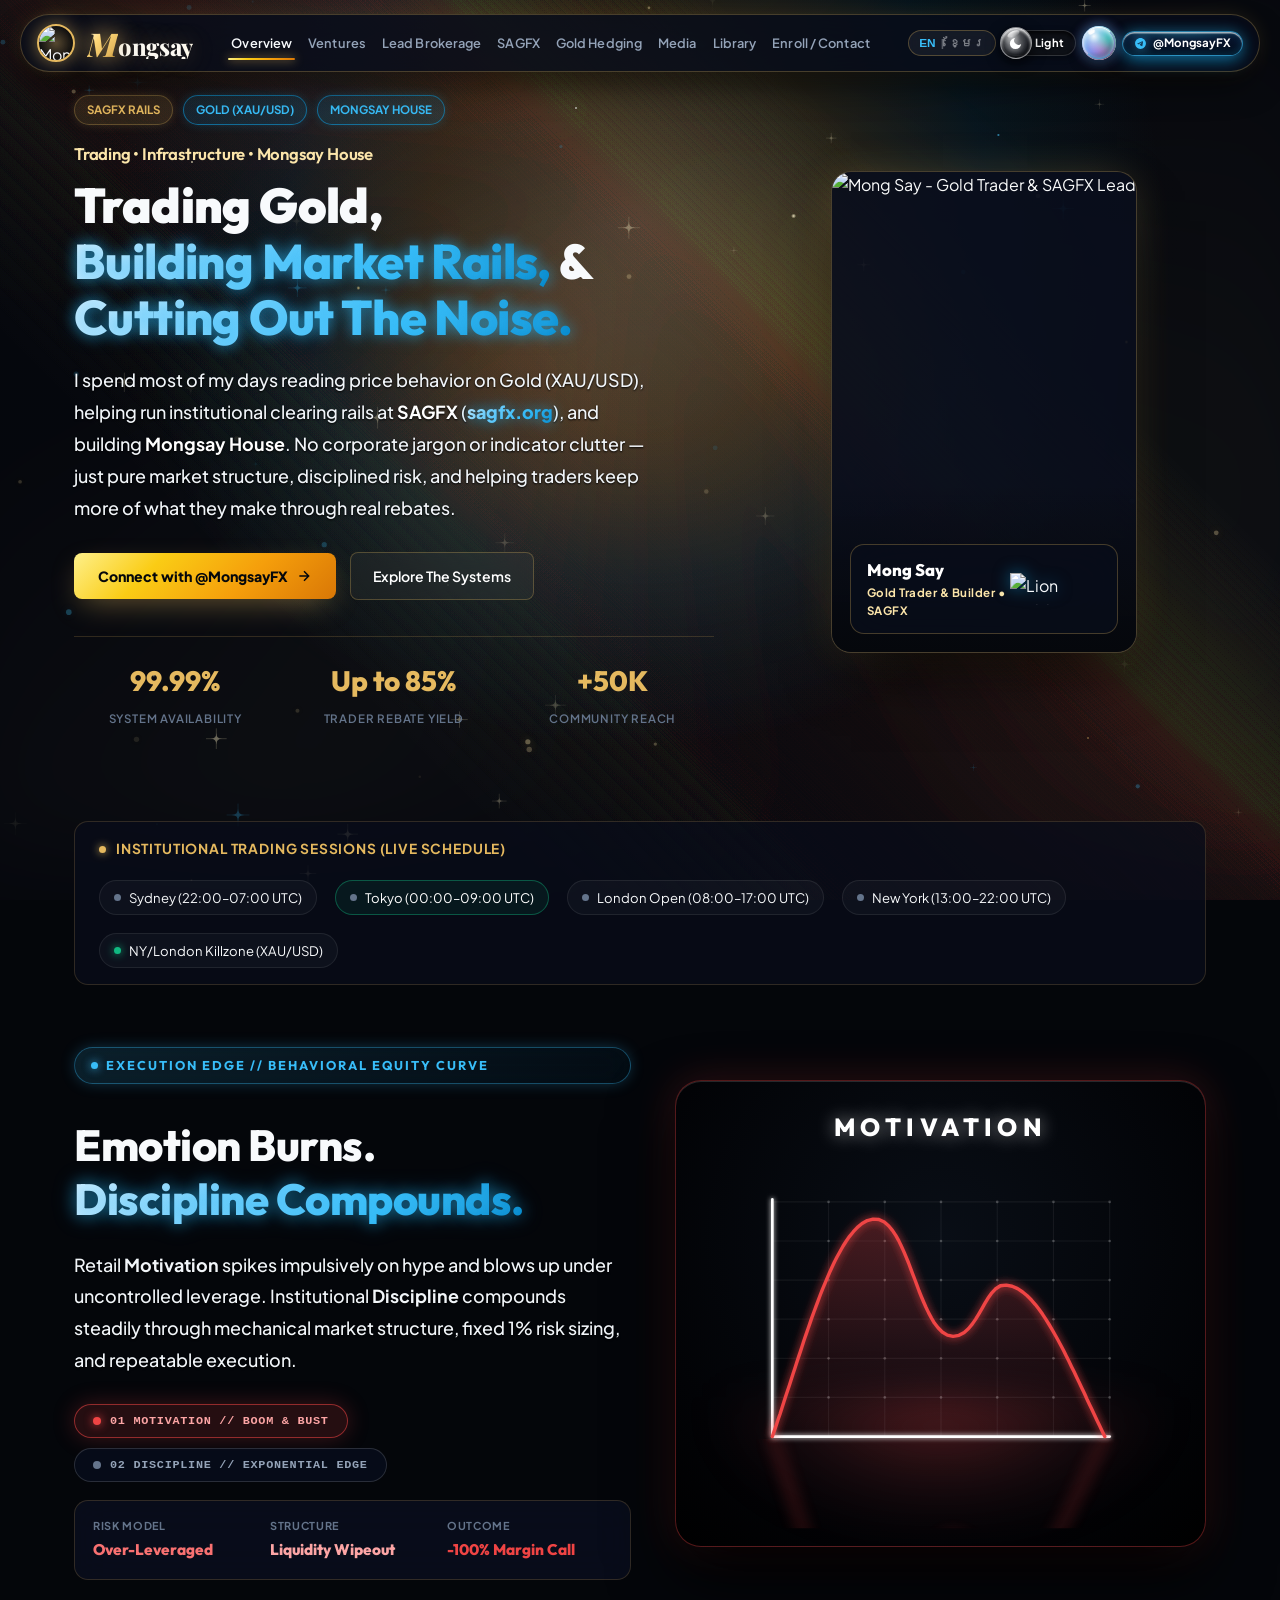
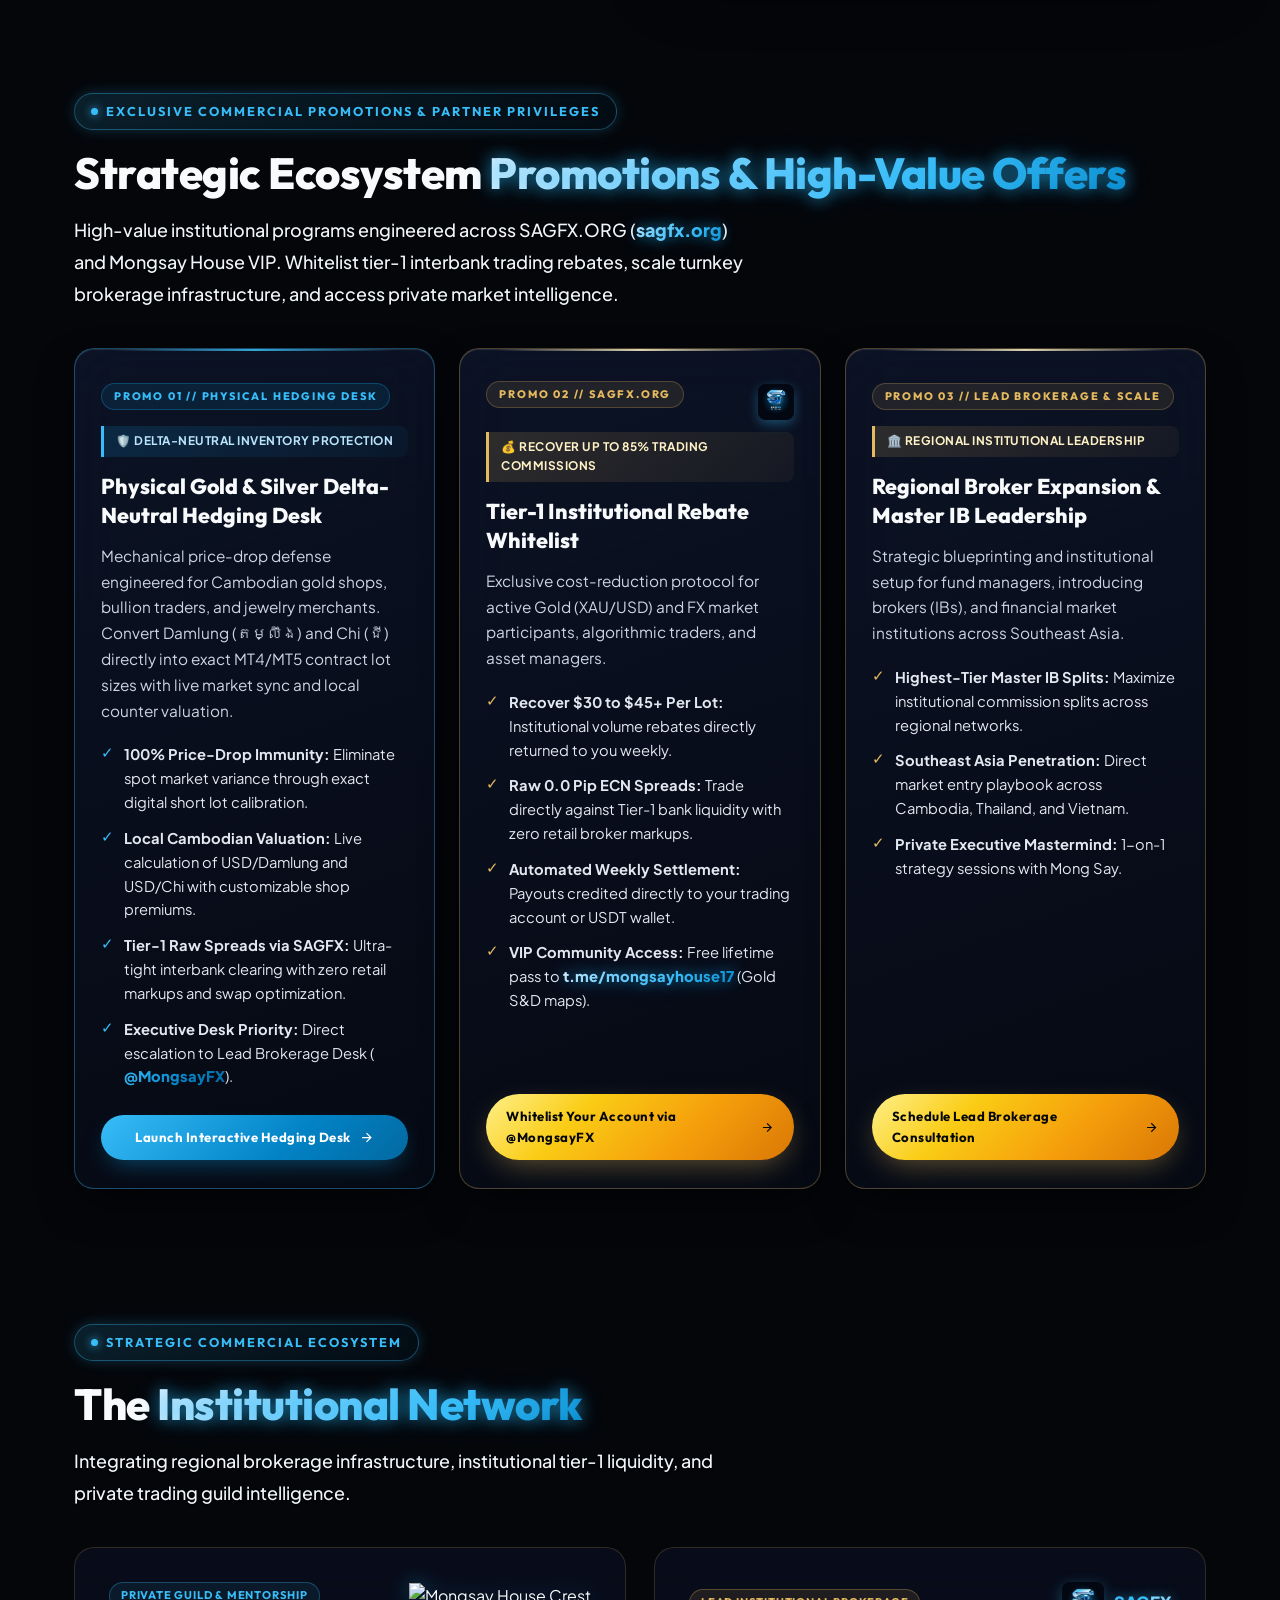
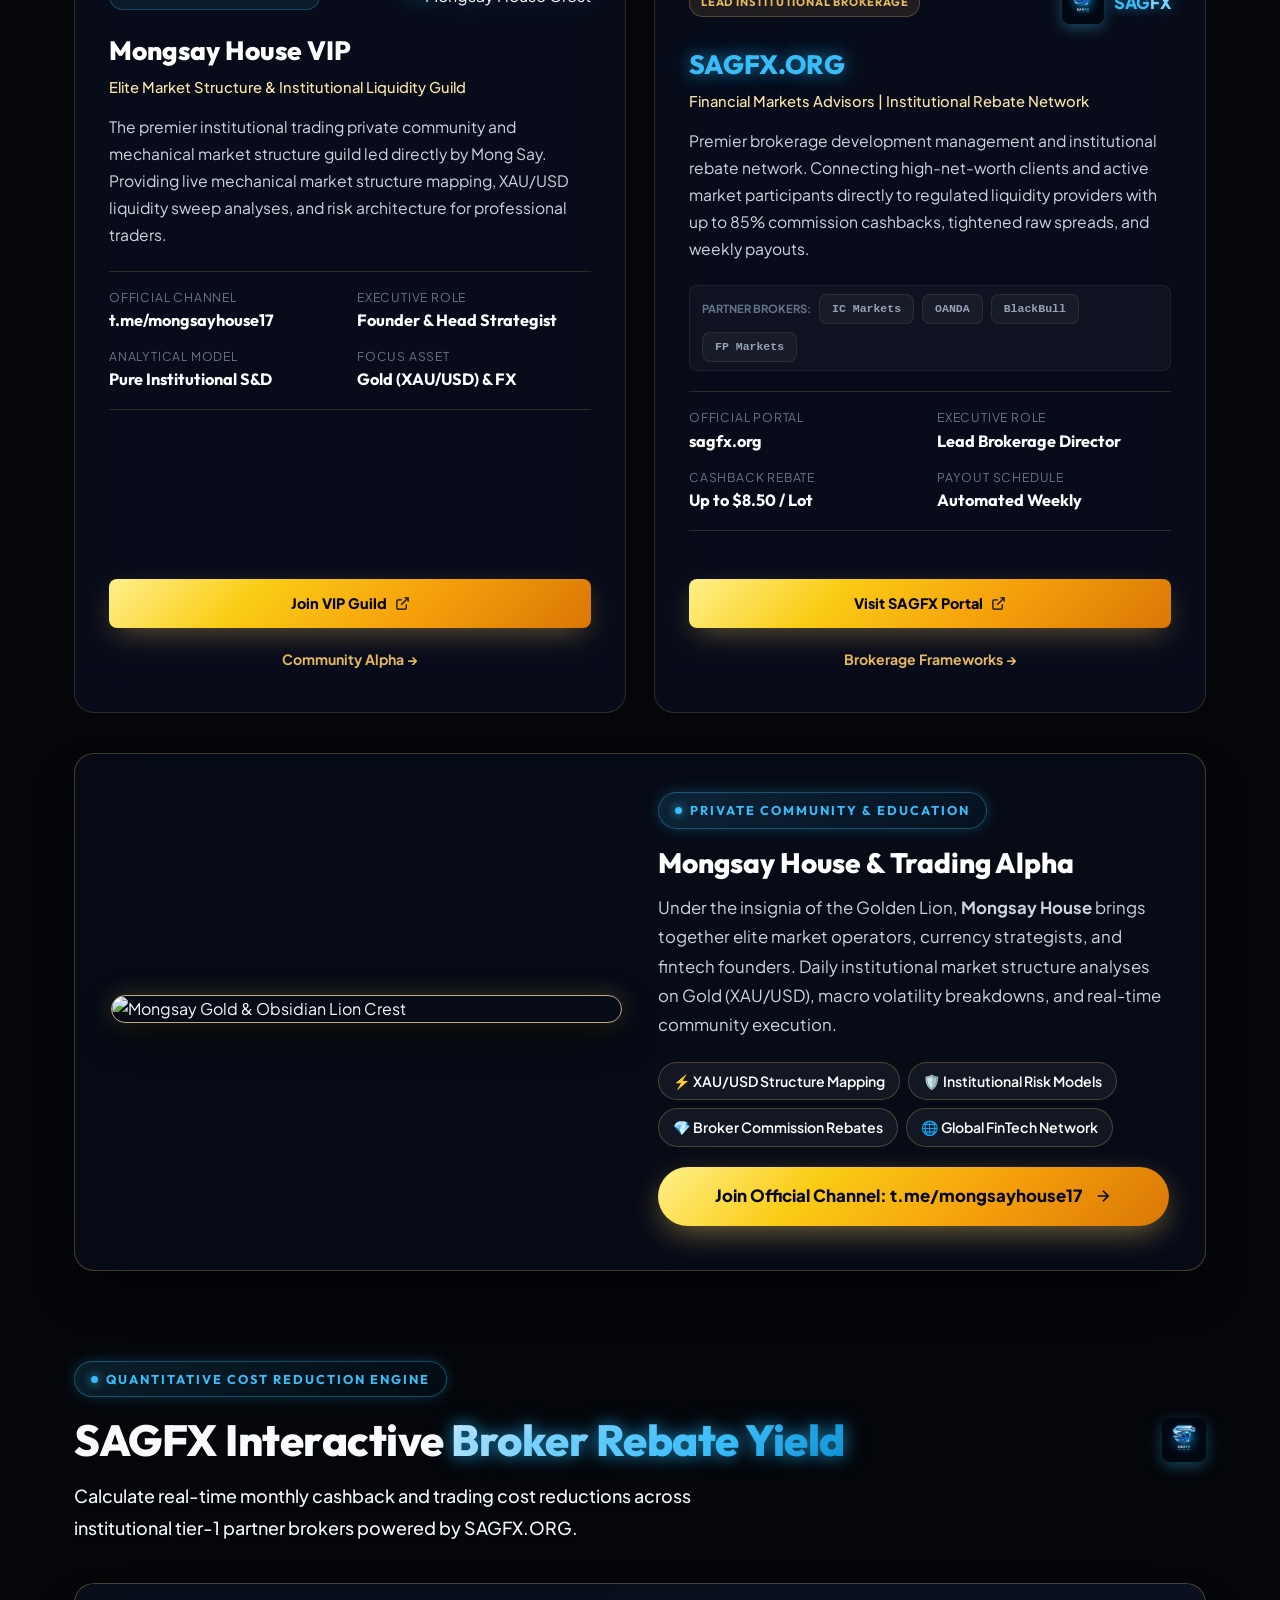
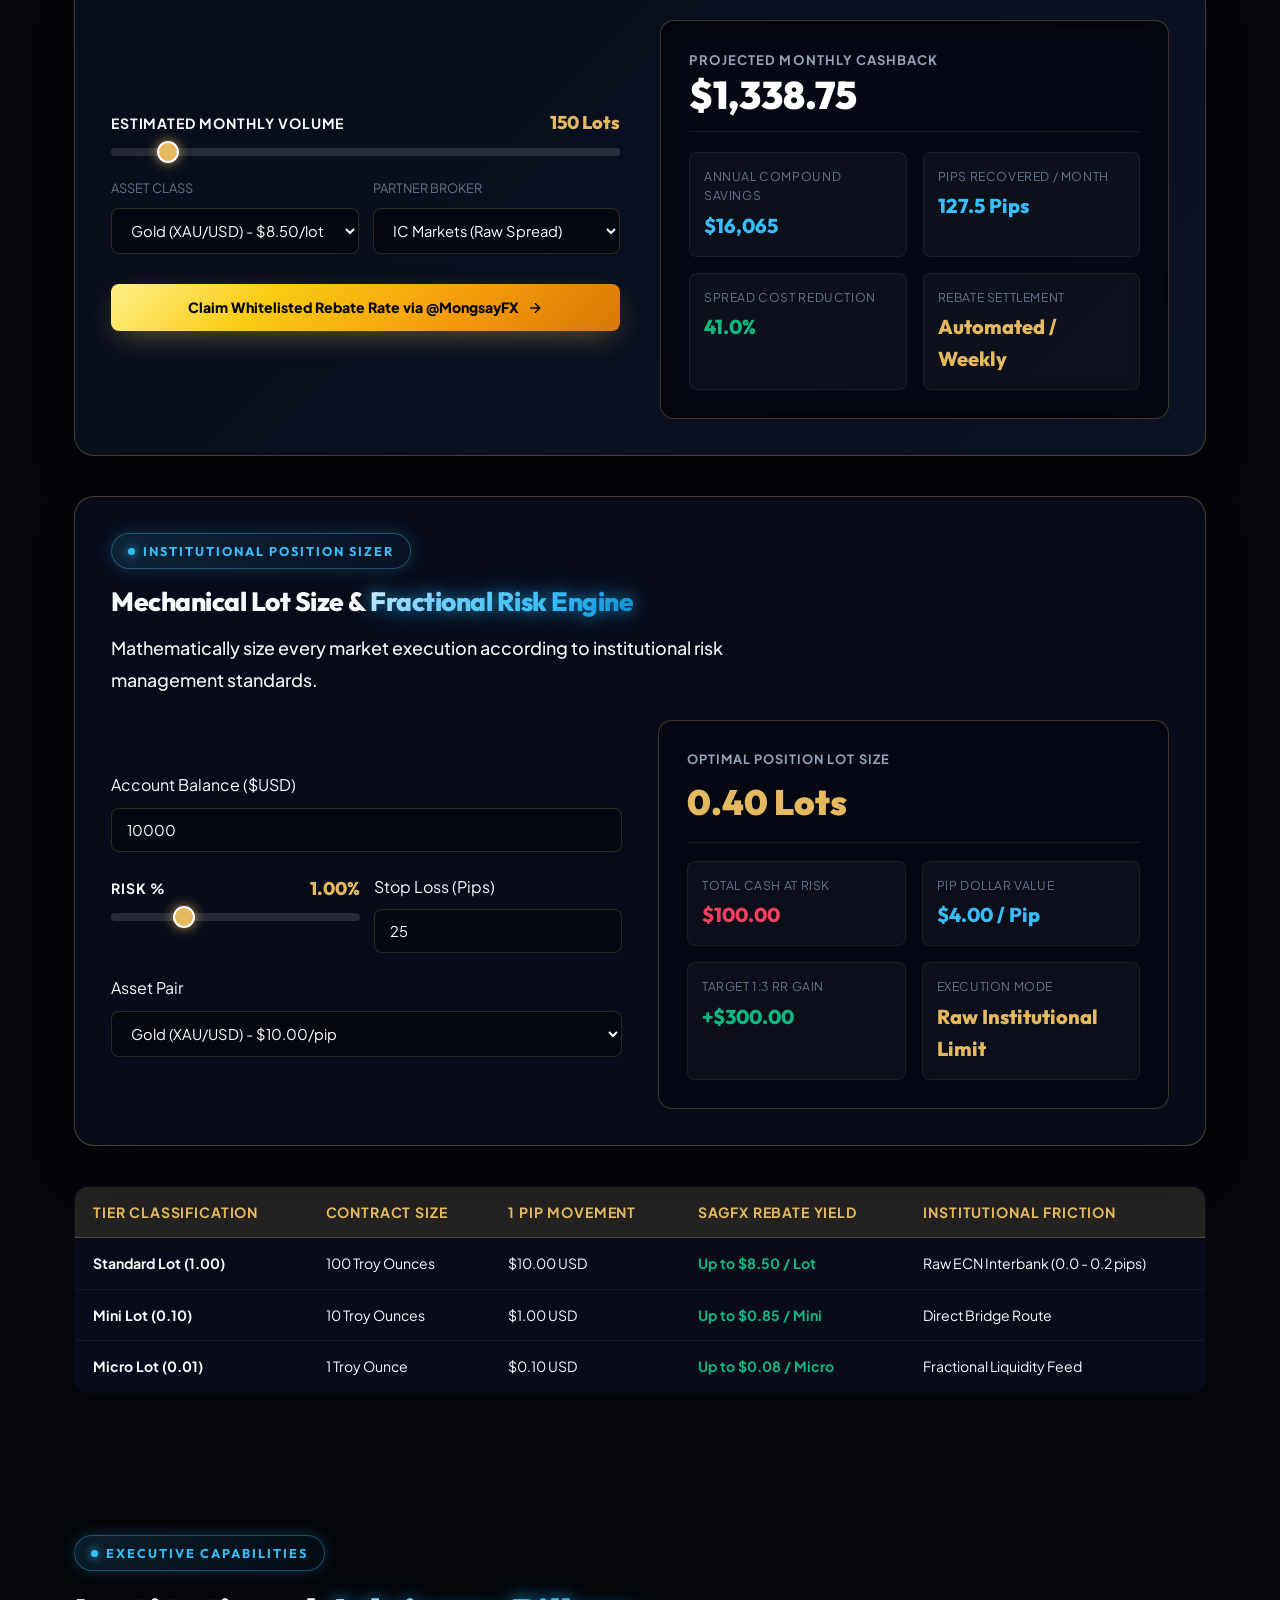
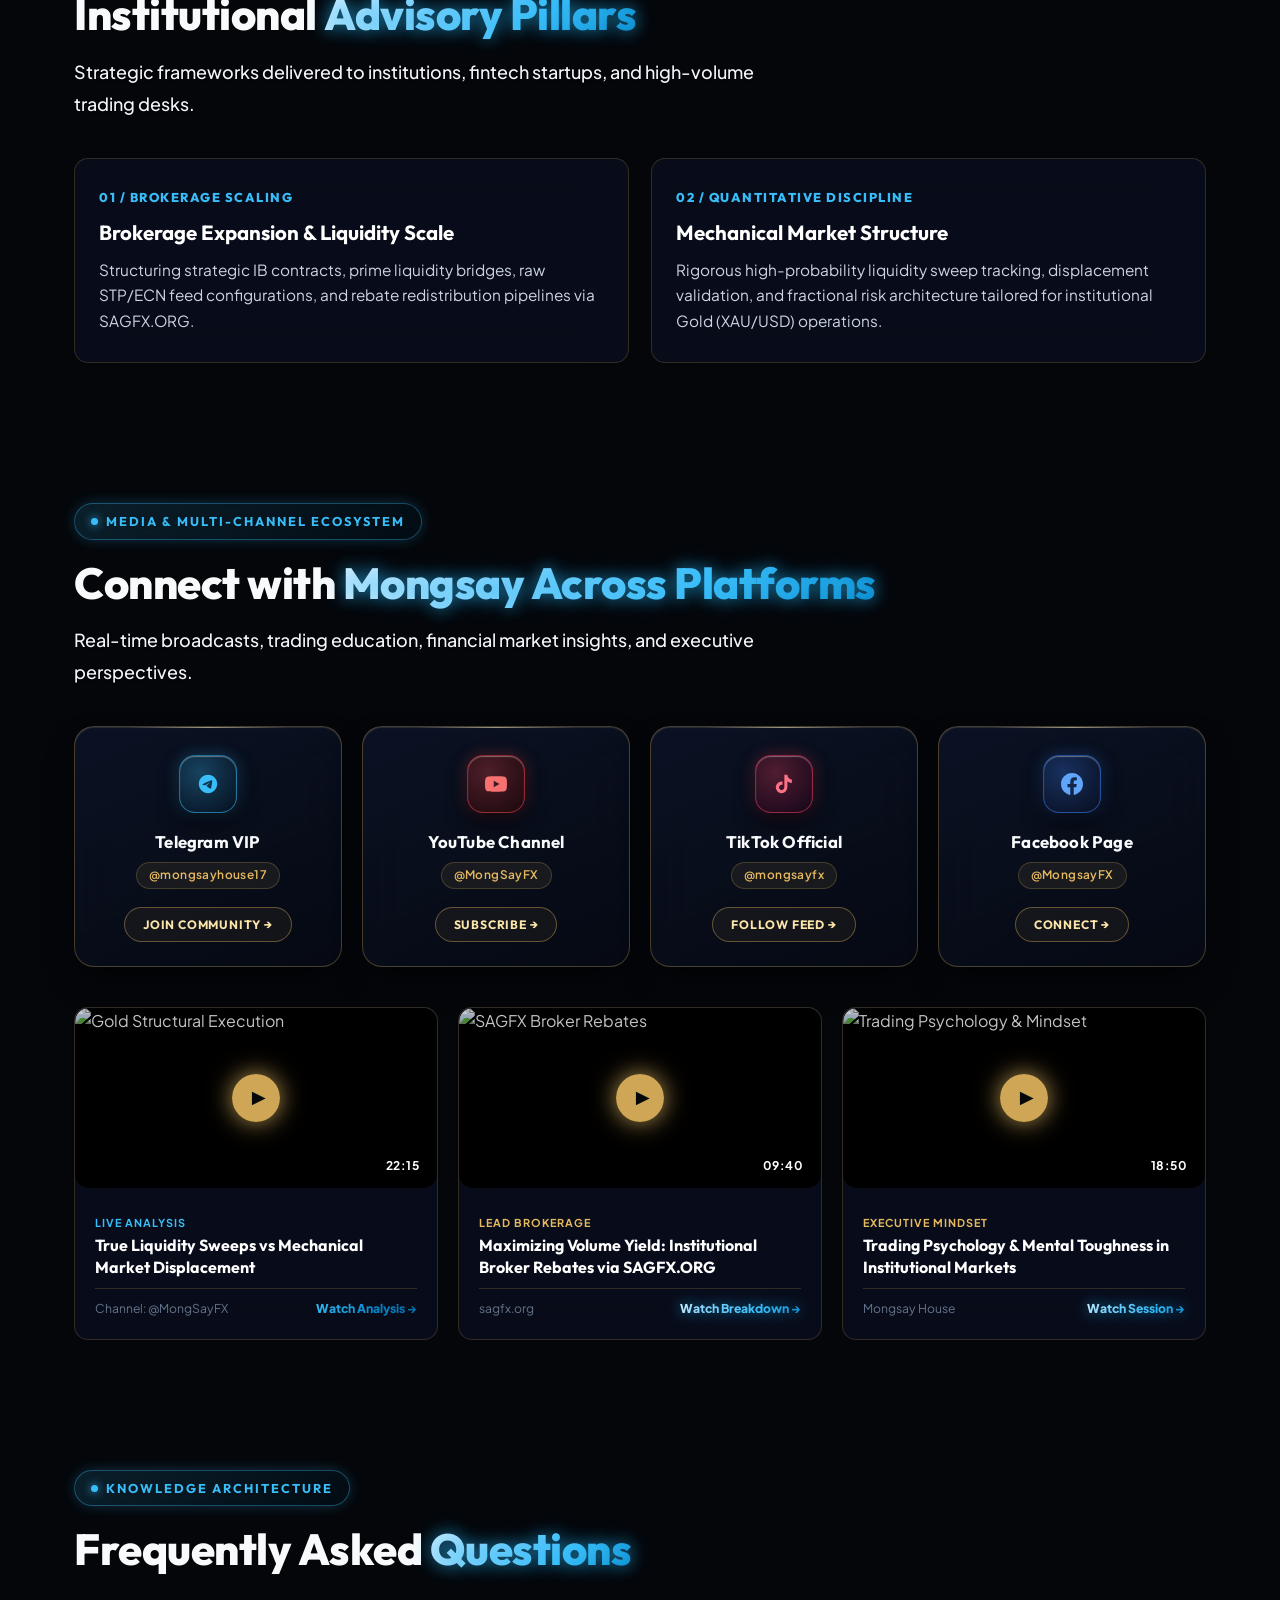
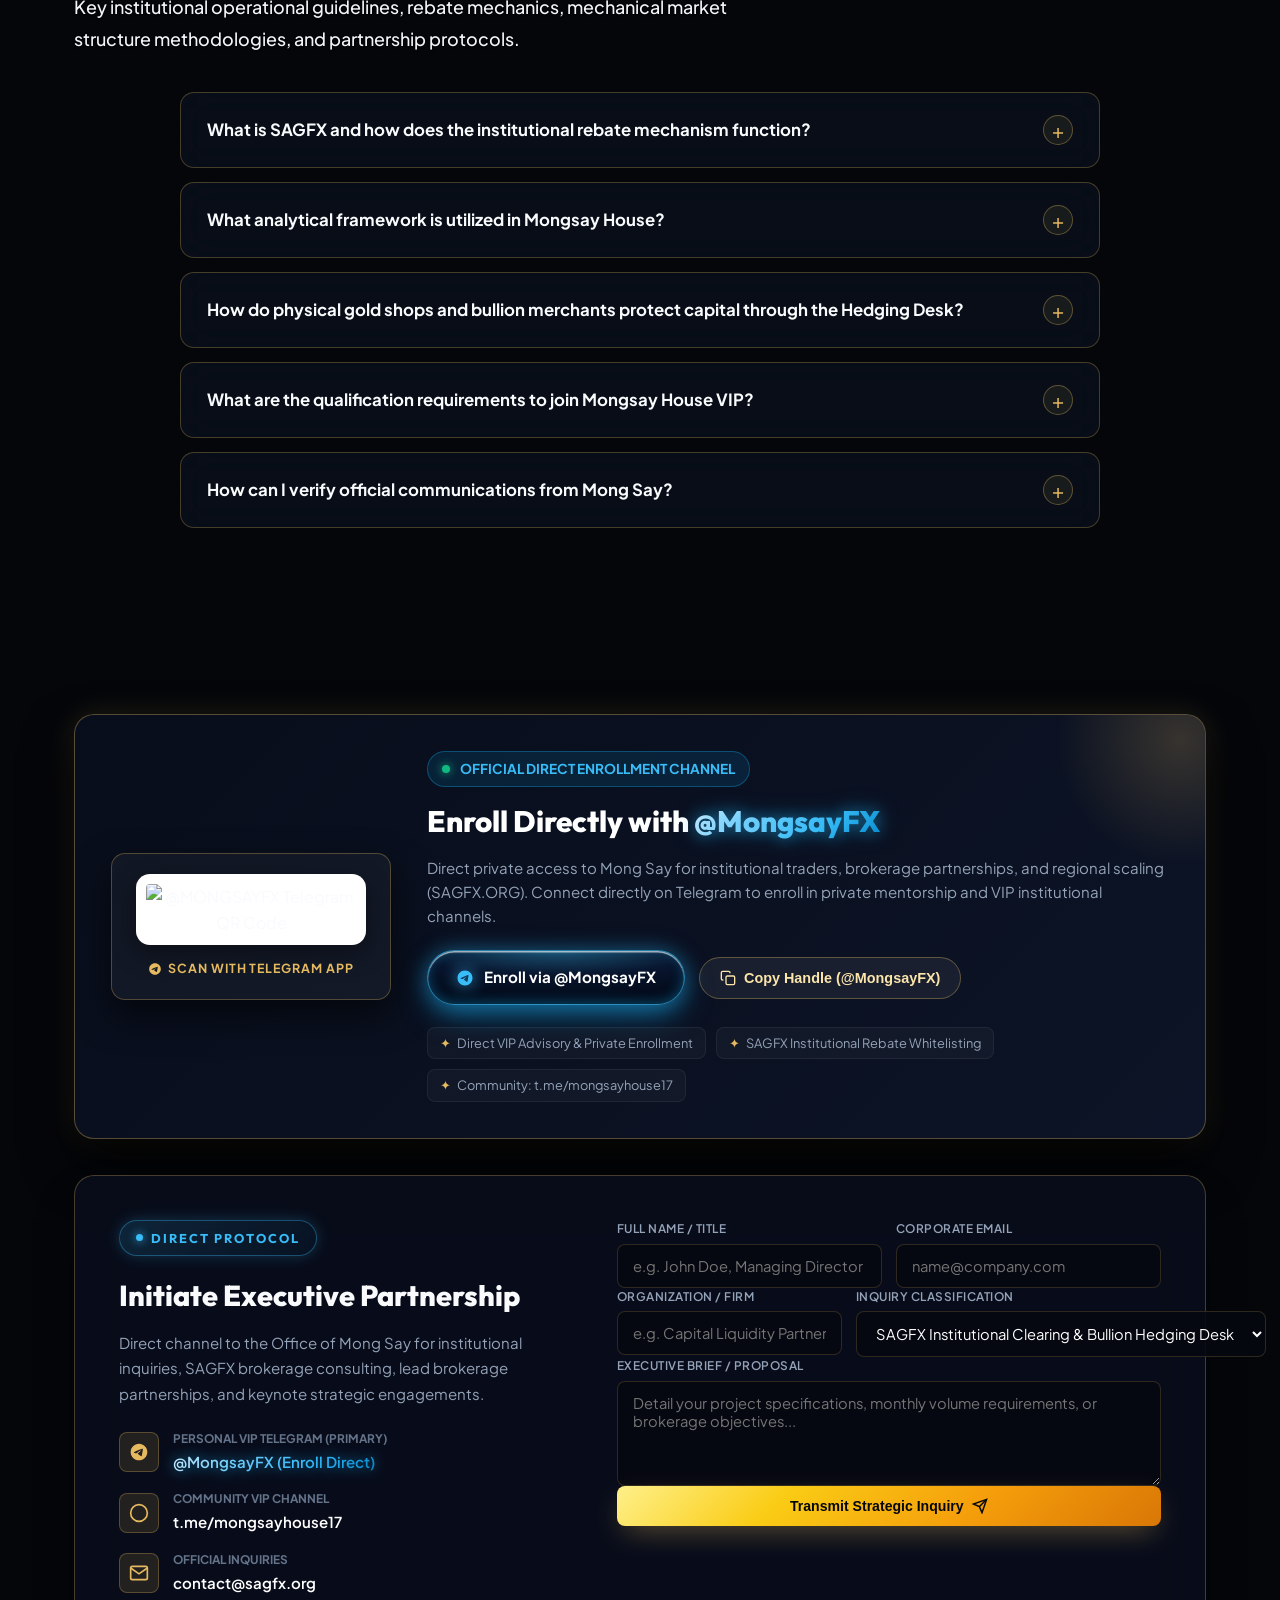
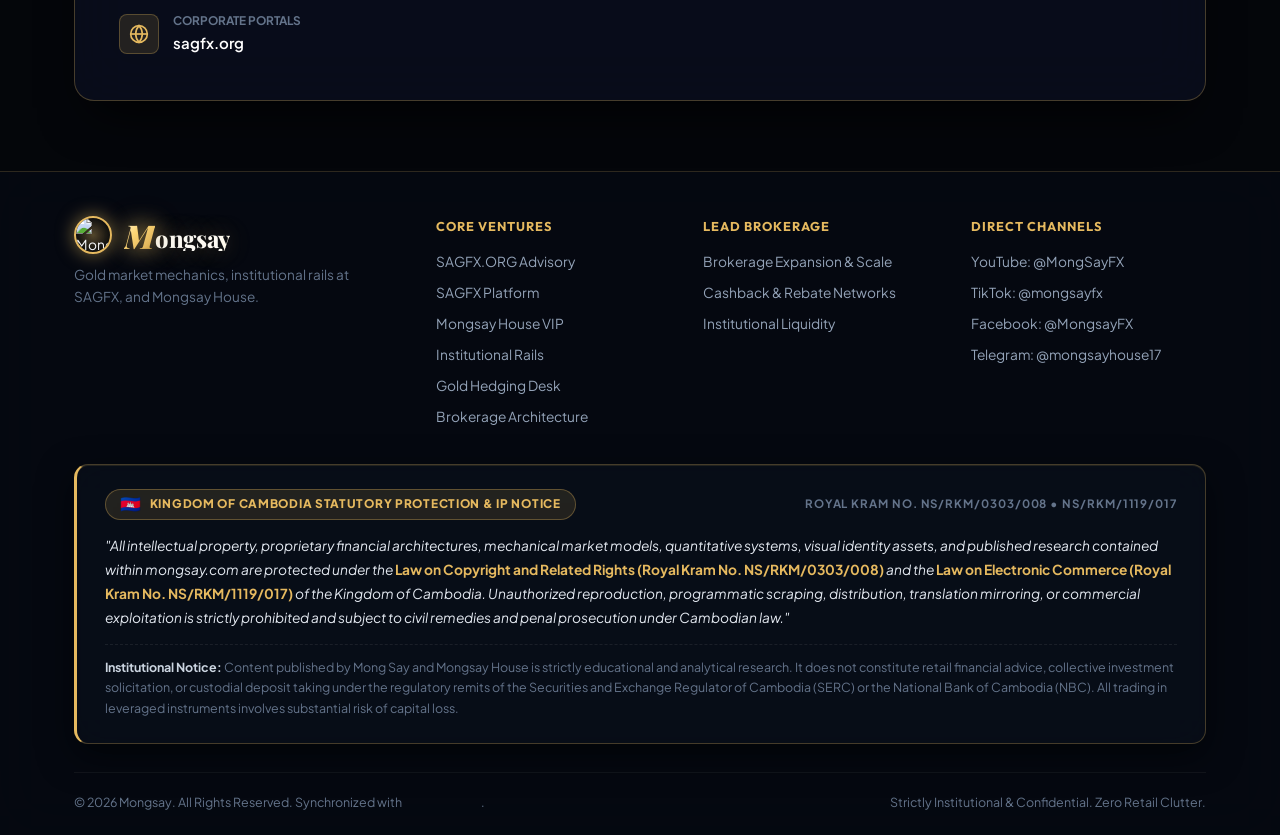
==== commit eacede47: "feat(home): add Pinterest Motivation vs Discipline equity curve loop (pin.it/4EWCD5mPw)" ====
--- a/index.html
+++ b/index.html
@@ -9,7 +9,7 @@
   <link rel="preconnect" href="https://fonts.googleapis.com">
   <link rel="preconnect" href="https://fonts.gstatic.com" crossorigin>
   <link href="https://fonts.googleapis.com/css2?family=Cinzel:wght@600;700;800;900&family=Cormorant+Garamond:ital,wght@0,600;0,700;1,600;1,700&family=Kantumruy+Pro:wght@400;500;600;700;800&family=Outfit:wght@400;500;600;700;800;900&family=Playfair+Display:ital,wght@0,600;0,700;0,800;0,900;1,700&family=Plus+Jakarta+Sans:wght@300;400;500;600;700;800&display=swap" rel="stylesheet">
-  <link rel="stylesheet" href="styles.css?v=3.8.5">
+  <link rel="stylesheet" href="styles.css?v=3.8.6">
 </head>
 <body>
 
@@ -431,6 +431,142 @@
       </div>
     </div>
 
+    <!-- Pinterest Motivation vs Discipline Behavioral Equity Curve (https://pin.it/4EWCD5mPw) -->
+    <section class="discipline-loop-section" id="disciplineShowcase" aria-label="Execution Discipline vs Motivation Equity Curve">
+      <div class="container">
+        <div class="discipline-loop-grid">
+          <!-- Left Column: Narrative & Interactive Telemetry -->
+          <div class="discipline-copy-col">
+            <div class="section-tag"><span class="dot"></span> <span>EXECUTION EDGE // BEHAVIORAL EQUITY CURVE</span></div>
+            <h2 class="section-title" style="margin-bottom: 4px;">
+              Emotion Burns.<br>
+              <span class="gold-gradient-text">Discipline Compounds.</span>
+            </h2>
+            <p class="section-desc" style="margin-bottom: 6px;">
+              Retail <strong>Motivation</strong> spikes impulsively on hype and blows up under uncontrolled leverage. Institutional <strong>Discipline</strong> compounds steadily through mechanical market structure, fixed 1% risk sizing, and repeatable execution.
+            </p>
+
+            <div class="discipline-phase-pills">
+              <button type="button" class="discipline-phase-btn" data-phase="motivation" id="discBtnMotivation">
+                <span class="p-dot"></span>
+                <span>01 MOTIVATION // BOOM &amp; BUST</span>
+              </button>
+              <button type="button" class="discipline-phase-btn active" data-phase="discipline" id="discBtnDiscipline">
+                <span class="p-dot"></span>
+                <span>02 DISCIPLINE // EXPONENTIAL EDGE</span>
+              </button>
+            </div>
+
+            <div class="discipline-metrics-strip" id="discMetricsStrip">
+              <div class="disc-metric-cell">
+                <span class="lbl">Risk Model</span>
+                <span class="val" id="discMetricRisk" style="color: #4ade80;">1% Fixed Fractional</span>
+              </div>
+              <div class="disc-metric-cell">
+                <span class="lbl">Structure</span>
+                <span class="val" id="discMetricStruct" style="color: #38bdf8;">Higher Highs / Lows</span>
+              </div>
+              <div class="disc-metric-cell">
+                <span class="lbl">Outcome</span>
+                <span class="val" id="discMetricOutcome" style="color: #4ade80;">Asymmetric Breakout</span>
+              </div>
+            </div>
+          </div>
+
+          <!-- Right Column: Dark Obsidian Animated Stage with Glossy Floor Reflection -->
+          <div class="pin-discipline-stage-card state-compound" id="pinDisciplineStage">
+            <div class="pin-floor-sheen" aria-hidden="true"></div>
+            <div class="pin-stage-phase-header">
+              <div class="pin-stage-title" id="pinStageTitle">DISCIPLINE</div>
+            </div>
+
+            <div class="pin-stage-svg-wrap">
+              <svg class="pin-discipline-svg" viewBox="0 0 360 325" id="pinDisciplineSvg" aria-hidden="true">
+                <defs>
+                  <filter id="pinCurveGlow" x="-30%" y="-30%" width="160%" height="160%">
+                    <feGaussianBlur stdDeviation="3.5" result="blur" />
+                    <feMerge>
+                      <feMergeNode in="blur" />
+                      <feMergeNode in="SourceGraphic" />
+                    </feMerge>
+                  </filter>
+                  <filter id="pinAxisGlow" x="-20%" y="-20%" width="140%" height="140%">
+                    <feGaussianBlur stdDeviation="2.2" result="blur" />
+                    <feMerge>
+                      <feMergeNode in="blur" />
+                      <feMergeNode in="SourceGraphic" />
+                    </feMerge>
+                  </filter>
+                  <filter id="pinFloorBlur" x="-25%" y="-25%" width="150%" height="150%">
+                    <feGaussianBlur stdDeviation="6.5" />
+                  </filter>
+                  <clipPath id="pinGridClip">
+                    <rect x="42" y="58" width="276" height="192" />
+                  </clipPath>
+                  <clipPath id="pinFloorClip">
+                    <rect x="0" y="252" width="360" height="73" />
+                  </clipPath>
+                  <linearGradient id="pinAreaGreen" x1="0" y1="0" x2="0" y2="1">
+                    <stop offset="0%" stop-color="#22c55e" stop-opacity="0.28" />
+                    <stop offset="100%" stop-color="#22c55e" stop-opacity="0.01" />
+                  </linearGradient>
+                  <linearGradient id="pinAreaRed" x1="0" y1="0" x2="0" y2="1">
+                    <stop offset="0%" stop-color="#ef4444" stop-opacity="0.32" />
+                    <stop offset="100%" stop-color="#ef4444" stop-opacity="0.01" />
+                  </linearGradient>
+                </defs>
+
+                <!-- Background Coordinate Micro-Grid (42..318, 58..250) -->
+                <g id="pinGridLines" stroke="rgba(255,255,255,0.06)" stroke-width="1">
+                  <!-- Horizontal Gridlines -->
+                  <line x1="42" y1="58" x2="318" y2="58" />
+                  <line x1="42" y1="90" x2="318" y2="90" />
+                  <line x1="42" y1="122" x2="318" y2="122" />
+                  <line x1="42" y1="154" x2="318" y2="154" />
+                  <line x1="42" y1="186" x2="318" y2="186" />
+                  <line x1="42" y1="218" x2="318" y2="218" />
+                  <!-- Vertical Gridlines -->
+                  <line x1="88" y1="58" x2="88" y2="250" />
+                  <line x1="134" y1="58" x2="134" y2="250" />
+                  <line x1="180" y1="58" x2="180" y2="250" />
+                  <line x1="226" y1="58" x2="226" y2="250" />
+                  <line x1="272" y1="58" x2="272" y2="250" />
+                  <line x1="318" y1="58" x2="318" y2="250" />
+                </g>
+                <!-- Subtle Grid Intersection Dots -->
+                <g id="pinGridDots" fill="rgba(255,255,255,0.22)"></g>
+
+                <!-- Glossy Obsidian Floor Reflection below y=250 -->
+                <g clip-path="url(#pinFloorClip)" opacity="0.46">
+                  <g transform="translate(0, 500) scale(1, -1)" filter="url(#pinFloorBlur)">
+                    <path id="pinReflectPath" d="" fill="none" stroke="#22c55e" stroke-width="4" stroke-linecap="round" />
+                    <polygon id="pinReflectArrow" points="-6,-5 7,0 -6,5" fill="#22c55e" />
+                  </g>
+                </g>
+
+                <!-- Glowing Area Fill under Curve Clipped to Grid Box -->
+                <g clip-path="url(#pinGridClip)">
+                  <path id="pinAreaFillPath" d="" fill="url(#pinAreaGreen)" opacity="0.85" />
+                </g>
+
+                <!-- Glowing White Coordinate L-Axes -->
+                <g filter="url(#pinAxisGlow)">
+                  <line x1="42" y1="56" x2="42" y2="250" stroke="#ffffff" stroke-width="2.2" stroke-linecap="round" />
+                  <line x1="42" y1="250" x2="318" y2="250" stroke="#ffffff" stroke-width="2.2" stroke-linecap="round" />
+                </g>
+
+                <!-- Active Vector Equity Curve & Oriented Arrowhead Tip -->
+                <g filter="url(#pinCurveGlow)">
+                  <path id="pinCurveMainPath" d="" fill="none" stroke="#22c55e" stroke-width="2.8" stroke-linecap="round" stroke-linejoin="round" />
+                  <polygon id="pinCurveArrow" points="-6,-5 8,0 -6,5" fill="#22c55e" />
+                </g>
+              </svg>
+            </div>
+          </div>
+        </div>
+      </div>
+    </section>
+
     <!-- Strategic Promotions & Commercial Incentives Section -->
     <section class="promotions-section" id="promotions">
       <div class="container">
@@ -468,7 +604,7 @@
             <div>
               <div style="display: flex; align-items: center; justify-content: space-between; margin-bottom: 8px;">
                 <div class="promo-ribbon" data-i18n="promo_2_ribbon">PROMO 02 // SAGFX.ORG</div>
-                <img src="assets/sagfx-3d-logo.jpg?v=3.8.5" alt="SAGFX 3D Official Emblem" style="height: 36px; width: 36px; border-radius: 8px; object-fit: contain; box-shadow: 0 4px 12px rgba(56, 189, 248, 0.35);">
+                <img src="assets/sagfx-3d-logo.jpg?v=3.8.6" alt="SAGFX 3D Official Emblem" style="height: 36px; width: 36px; border-radius: 8px; object-fit: contain; box-shadow: 0 4px 12px rgba(56, 189, 248, 0.35);">
               </div>
               <div class="promo-value-badge" data-i18n="promo_2_badge">💰 RECOVER UP TO 85% TRADING COMMISSIONS</div>
               <h3 class="promo-title" data-i18n="promo_2_title">Tier-1 Institutional Rebate Whitelist</h3>
@@ -570,7 +706,7 @@
               <div class="venture-header">
                 <span class="venture-badge-role" data-i18n="venture_2_role">Lead Institutional Brokerage</span>
                 <div style="display: flex; align-items: center; gap: 10px;">
-                  <img src="assets/sagfx-3d-logo.jpg?v=3.8.5" alt="SAGFX 3D Official Emblem" style="height: 42px; width: 42px; border-radius: 8px; object-fit: contain; box-shadow: 0 4px 14px rgba(56, 189, 248, 0.35);">
+                  <img src="assets/sagfx-3d-logo.jpg?v=3.8.6" alt="SAGFX 3D Official Emblem" style="height: 42px; width: 42px; border-radius: 8px; object-fit: contain; box-shadow: 0 4px 14px rgba(56, 189, 248, 0.35);">
                   <span style="font-weight: 800; font-size: 1.05rem; color: #38bdf8; text-shadow: 0 0 12px rgba(56, 189, 248, 0.6);">SAG<span style="color: #7dd3fc;">FX</span></span>
                 </div>
               </div>
@@ -649,7 +785,7 @@
         <div class="section-tag"><span class="dot"></span> <span data-i18n="calc_tag">QUANTITATIVE COST REDUCTION ENGINE</span></div>
         <div style="display: flex; align-items: center; justify-content: space-between; flex-wrap: wrap; gap: 16px; margin-bottom: 12px;">
           <h2 class="section-title" style="margin-bottom: 0;" data-i18n="calc_title">SAGFX Interactive <span class="gold-gradient-text">Broker Rebate Yield</span></h2>
-          <img src="assets/sagfx-3d-logo.jpg?v=3.8.5" alt="SAGFX 3D Official Emblem" style="height: 44px; width: 44px; border-radius: 8px; object-fit: contain; box-shadow: 0 4px 15px rgba(56, 189, 248, 0.35);">
+          <img src="assets/sagfx-3d-logo.jpg?v=3.8.6" alt="SAGFX 3D Official Emblem" style="height: 44px; width: 44px; border-radius: 8px; object-fit: contain; box-shadow: 0 4px 15px rgba(56, 189, 248, 0.35);">
         </div>
         <p class="section-desc" data-i18n="calc_desc">
           Calculate real-time monthly cashback and trading cost reductions across institutional tier-1 partner brokers powered by SAGFX.ORG.
@@ -1298,6 +1434,6 @@
     </div>
   </div>
 
-  <script src="script.js?v=3.8.5"></script>
+  <script src="script.js?v=3.8.6"></script>
 </body>
 </html>
--- a/styles.css
+++ b/styles.css
@@ -11135,3 +11135,245 @@
   backdrop-filter: none !important;
   -webkit-backdrop-filter: none !important;
 }
+
+/* ==========================================================================
+   PINTEREST MOTIVATION VS DISCIPLINE EQUITY CURVE SHOWCASE (pin.it/4EWCD5mPw)
+   Dark Obsidian Stage, Animated Neon Curves, Glossy Floor Reflection & Telemetry
+   ========================================================================== */
+.discipline-loop-section {
+  position: relative;
+  width: 100%;
+  padding: 26px 0 58px;
+  overflow-x: clip;
+}
+
+.discipline-loop-grid {
+  display: grid;
+  grid-template-columns: 1.05fr 1fr;
+  gap: 44px;
+  align-items: center;
+}
+
+.discipline-loop-grid > * {
+  min-width: 0;
+  max-width: 100%;
+}
+
+.discipline-copy-col {
+  display: flex;
+  flex-direction: column;
+  gap: 18px;
+}
+
+.discipline-phase-pills {
+  display: flex;
+  flex-wrap: wrap;
+  gap: 10px;
+  margin-top: 4px;
+}
+
+.discipline-phase-btn {
+  display: inline-flex;
+  align-items: center;
+  gap: 9px;
+  background: rgba(8, 14, 28, 0.85);
+  border: 1px solid rgba(255, 255, 255, 0.14);
+  border-radius: 999px;
+  padding: 9px 18px;
+  font-family: 'Space Mono', monospace;
+  font-size: 0.74rem;
+  font-weight: 700;
+  letter-spacing: 0.06em;
+  color: #94a3b8;
+  cursor: pointer;
+  transition: all 0.3s cubic-bezier(0.16, 1, 0.3, 1);
+}
+
+.discipline-phase-btn .p-dot {
+  width: 8px;
+  height: 8px;
+  border-radius: 50%;
+  background: #64748b;
+  transition: all 0.3s ease;
+}
+
+.discipline-phase-btn.active[data-phase="motivation"] {
+  background: rgba(239, 68, 68, 0.14);
+  border-color: rgba(239, 68, 68, 0.55);
+  color: #fca5a5;
+  box-shadow: 0 0 22px rgba(239, 68, 68, 0.25);
+}
+
+.discipline-phase-btn.active[data-phase="motivation"] .p-dot {
+  background: #ef4444;
+  box-shadow: 0 0 10px #ef4444;
+}
+
+.discipline-phase-btn.active[data-phase="discipline"] {
+  background: rgba(34, 197, 94, 0.14);
+  border-color: rgba(34, 197, 94, 0.55);
+  color: #86efac;
+  box-shadow: 0 0 22px rgba(34, 197, 94, 0.25);
+}
+
+.discipline-phase-btn.active[data-phase="discipline"] .p-dot {
+  background: #22c55e;
+  box-shadow: 0 0 10px #22c55e;
+}
+
+.discipline-metrics-strip {
+  display: grid;
+  grid-template-columns: repeat(3, 1fr);
+  gap: 12px;
+  background: var(--bg-card);
+  border: 1px solid var(--border-subtle);
+  border-radius: var(--radius-md);
+  padding: 16px 18px;
+  backdrop-filter: blur(18px);
+  -webkit-backdrop-filter: blur(18px);
+}
+
+.disc-metric-cell {
+  display: flex;
+  flex-direction: column;
+  gap: 4px;
+}
+
+.disc-metric-cell .lbl {
+  font-size: 0.68rem;
+  font-weight: 700;
+  letter-spacing: 0.06em;
+  text-transform: uppercase;
+  color: var(--text-muted);
+}
+
+.disc-metric-cell .val {
+  font-family: var(--font-accent);
+  font-size: 0.96rem;
+  font-weight: 800;
+  color: #ffffff;
+  transition: color 0.3s ease;
+}
+
+/* Cinema Obsidian Chart Stage */
+.pin-discipline-stage-card {
+  position: relative;
+  background: radial-gradient(circle at 50% 34%, #090e16 0%, #020306 72%, #000000 100%);
+  border: 1px solid rgba(255, 255, 255, 0.14);
+  border-radius: 26px;
+  padding: 26px 20px 18px;
+  box-shadow:
+    0 28px 65px rgba(0, 0, 0, 0.92),
+    inset 0 1px 0 rgba(255, 255, 255, 0.18),
+    0 0 38px rgba(16, 185, 129, 0.12);
+  overflow: hidden;
+  transition: box-shadow 0.45s ease, border-color 0.45s ease;
+}
+
+.pin-discipline-stage-card.state-crash {
+  border-color: rgba(239, 68, 68, 0.35);
+  box-shadow:
+    0 28px 65px rgba(0, 0, 0, 0.92),
+    inset 0 1px 0 rgba(255, 255, 255, 0.14),
+    0 0 42px rgba(239, 68, 68, 0.22);
+}
+
+.pin-discipline-stage-card.state-compound {
+  border-color: rgba(34, 197, 94, 0.38);
+  box-shadow:
+    0 28px 65px rgba(0, 0, 0, 0.92),
+    inset 0 1px 0 rgba(255, 255, 255, 0.18),
+    0 0 44px rgba(34, 197, 94, 0.24);
+}
+
+.pin-stage-phase-header {
+  text-align: center;
+  position: relative;
+  z-index: 4;
+  margin-bottom: -16px;
+}
+
+.pin-stage-title {
+  font-family: var(--font-accent);
+  font-size: 1.55rem;
+  font-weight: 800;
+  letter-spacing: 0.22em;
+  text-transform: uppercase;
+  color: #ffffff;
+  text-shadow: 0 0 18px rgba(255, 255, 255, 0.55);
+  transition: opacity 0.28s ease, transform 0.28s ease;
+}
+
+.pin-stage-svg-wrap {
+  position: relative;
+  width: 100%;
+  max-width: 440px;
+  margin: 0 auto;
+  z-index: 3;
+}
+
+.pin-discipline-svg {
+  width: 100%;
+  height: auto;
+  display: block;
+  overflow: visible;
+}
+
+/* Glossy Wet Obsidian Floor Sheen beneath X-Axis */
+.pin-floor-sheen {
+  position: absolute;
+  left: 8%;
+  right: 8%;
+  bottom: 4%;
+  height: 28%;
+  background: radial-gradient(ellipse at 50% 0%, rgba(34, 197, 94, 0.26) 0%, rgba(34, 197, 94, 0.05) 48%, transparent 78%);
+  filter: blur(22px);
+  pointer-events: none;
+  z-index: 1;
+  transition: background 0.4s ease, opacity 0.4s ease;
+}
+
+.pin-discipline-stage-card.state-crash .pin-floor-sheen {
+  background: radial-gradient(ellipse at 50% 0%, rgba(239, 68, 68, 0.34) 0%, rgba(239, 68, 68, 0.08) 48%, transparent 78%);
+}
+
+[data-theme="light"] .pin-discipline-stage-card {
+  background: radial-gradient(circle at 50% 34%, #081224 0%, #030712 85%);
+  border-color: rgba(56, 189, 248, 0.35);
+}
+
+html.fx-frozen .pin-discipline-stage-card,
+html.fx-frozen .discipline-metrics-strip {
+  backdrop-filter: none !important;
+  -webkit-backdrop-filter: none !important;
+}
+
+@media (max-width: 960px) {
+  .discipline-loop-grid {
+    grid-template-columns: 1fr;
+    gap: 26px;
+  }
+}
+
+@media (max-width: 640px) {
+  .discipline-loop-section {
+    padding: 16px 0 40px;
+  }
+  .discipline-metrics-strip {
+    grid-template-columns: 1fr;
+    gap: 10px;
+    padding: 14px;
+  }
+  .pin-discipline-stage-card {
+    padding: 20px 12px 12px;
+    border-radius: 22px;
+  }
+  .pin-stage-title {
+    font-size: 1.25rem;
+    letter-spacing: 0.14em;
+  }
+  .discipline-phase-btn {
+    width: 100%;
+    justify-content: center;
+  }
+}
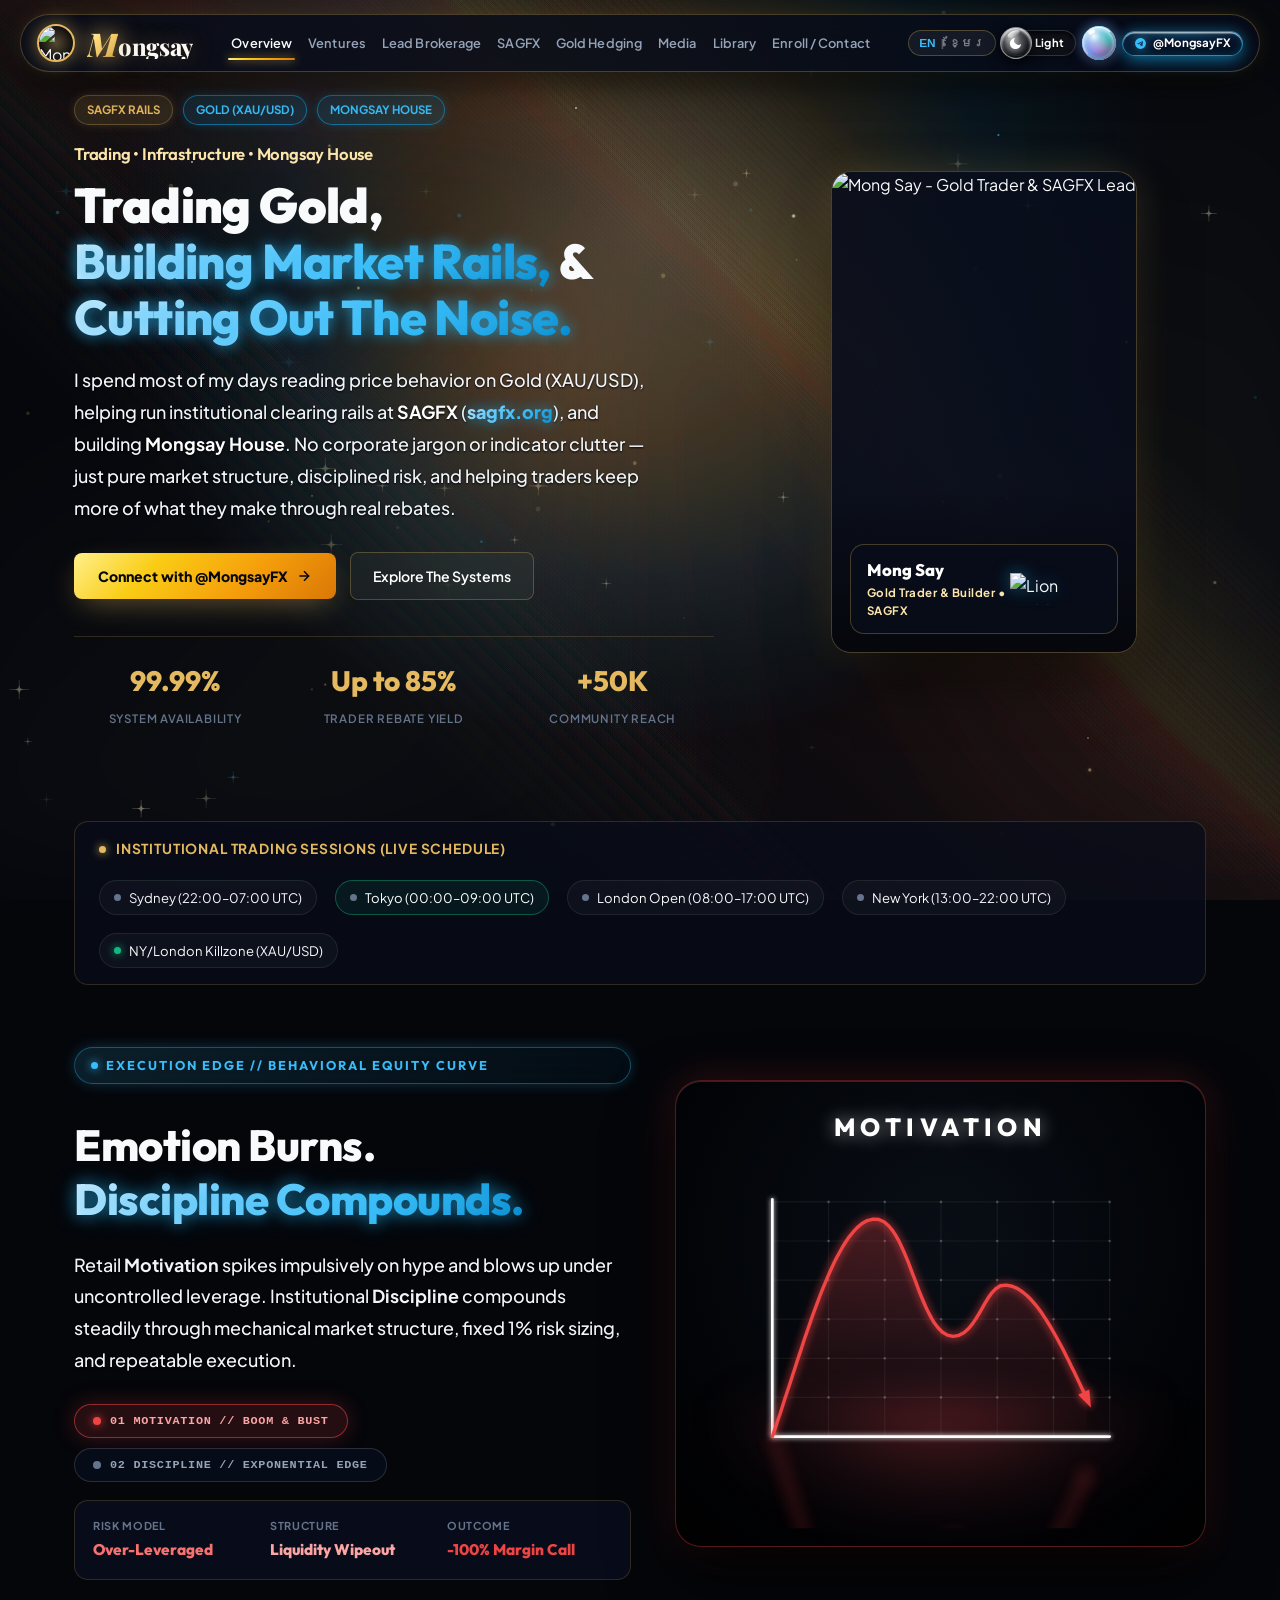
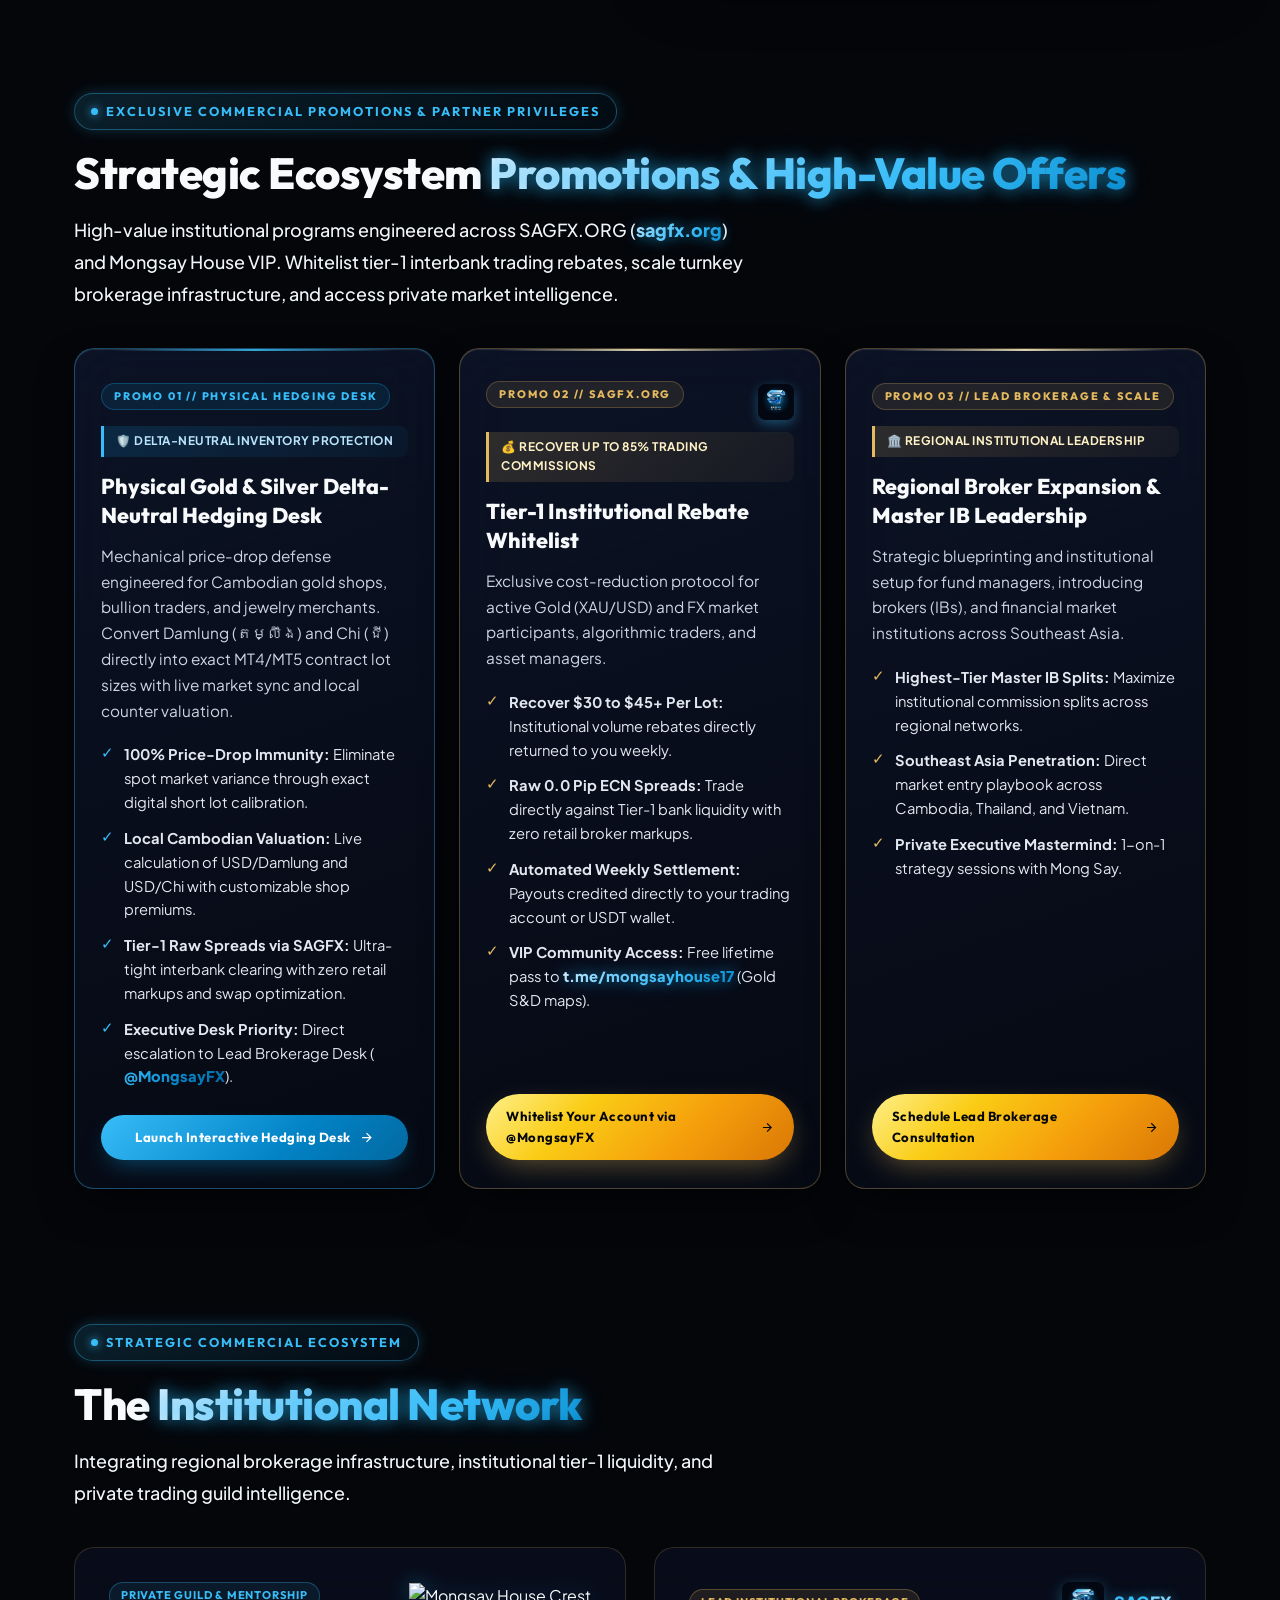
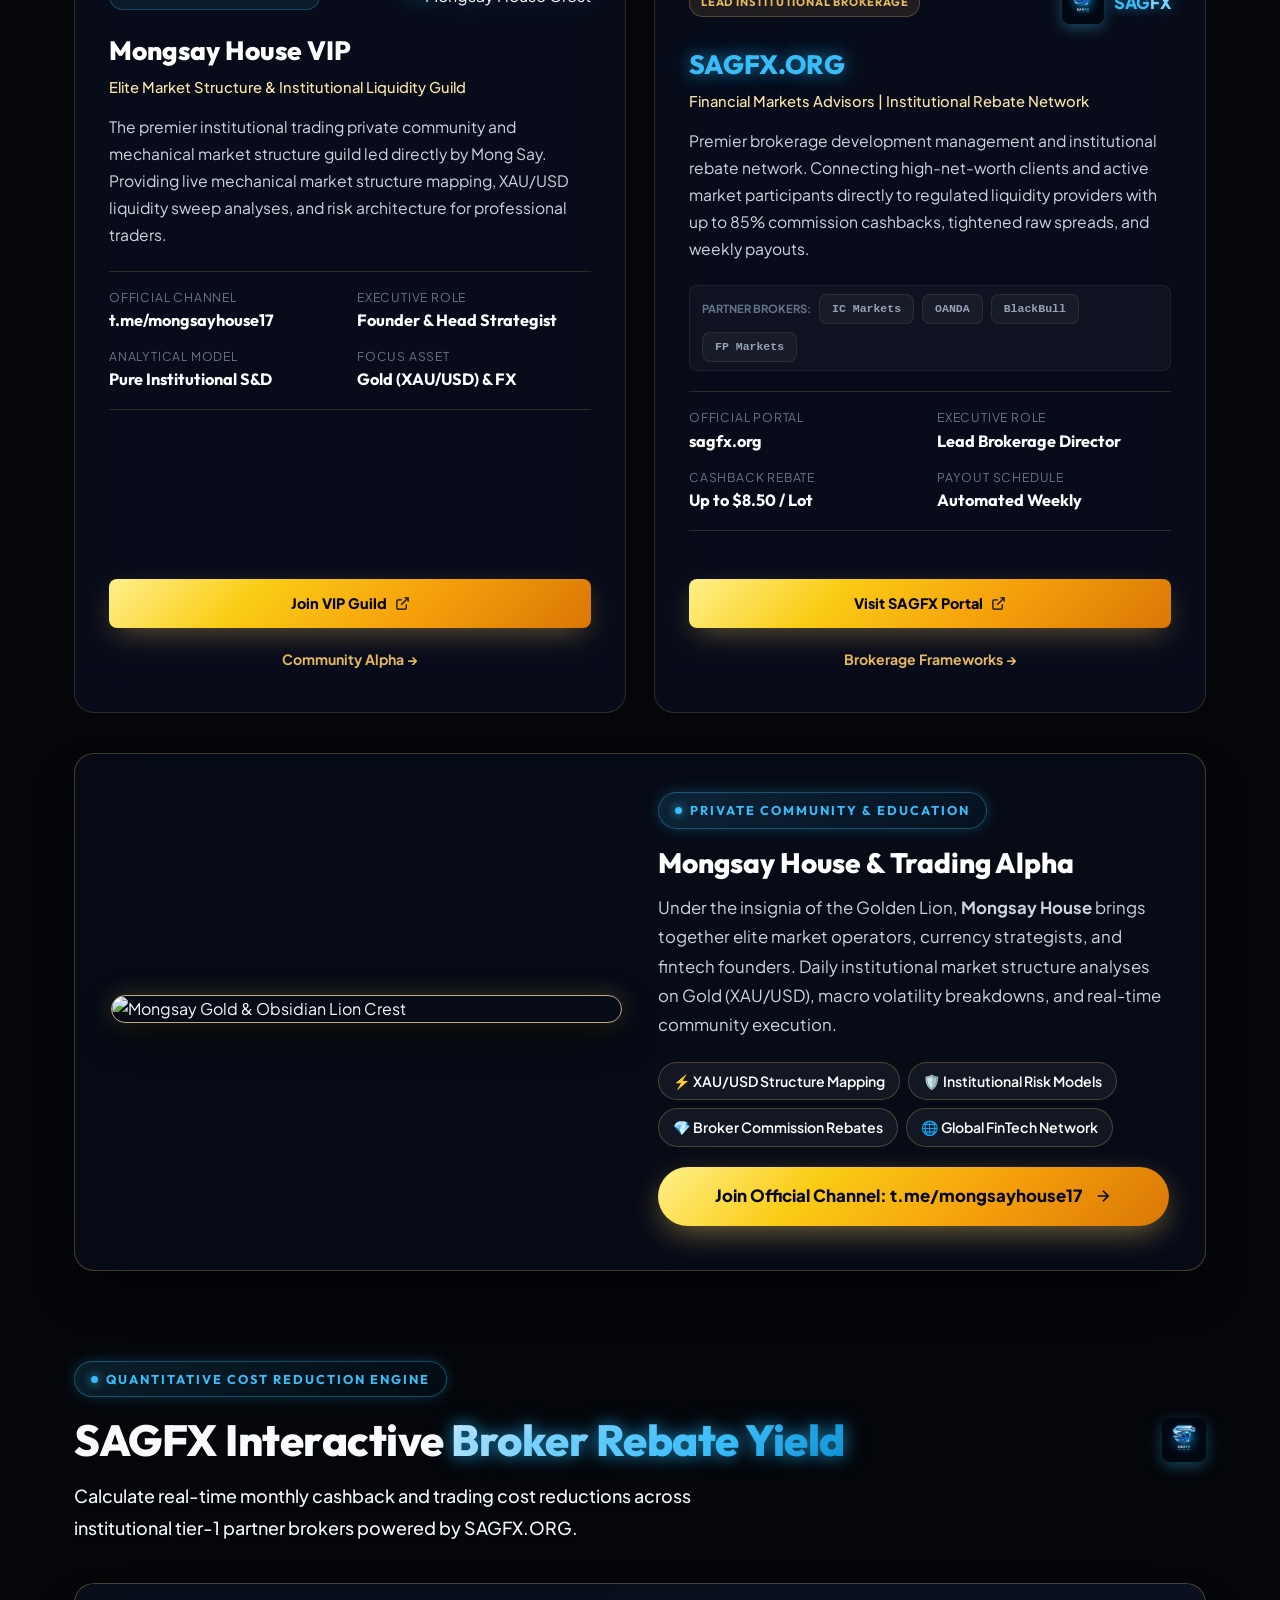
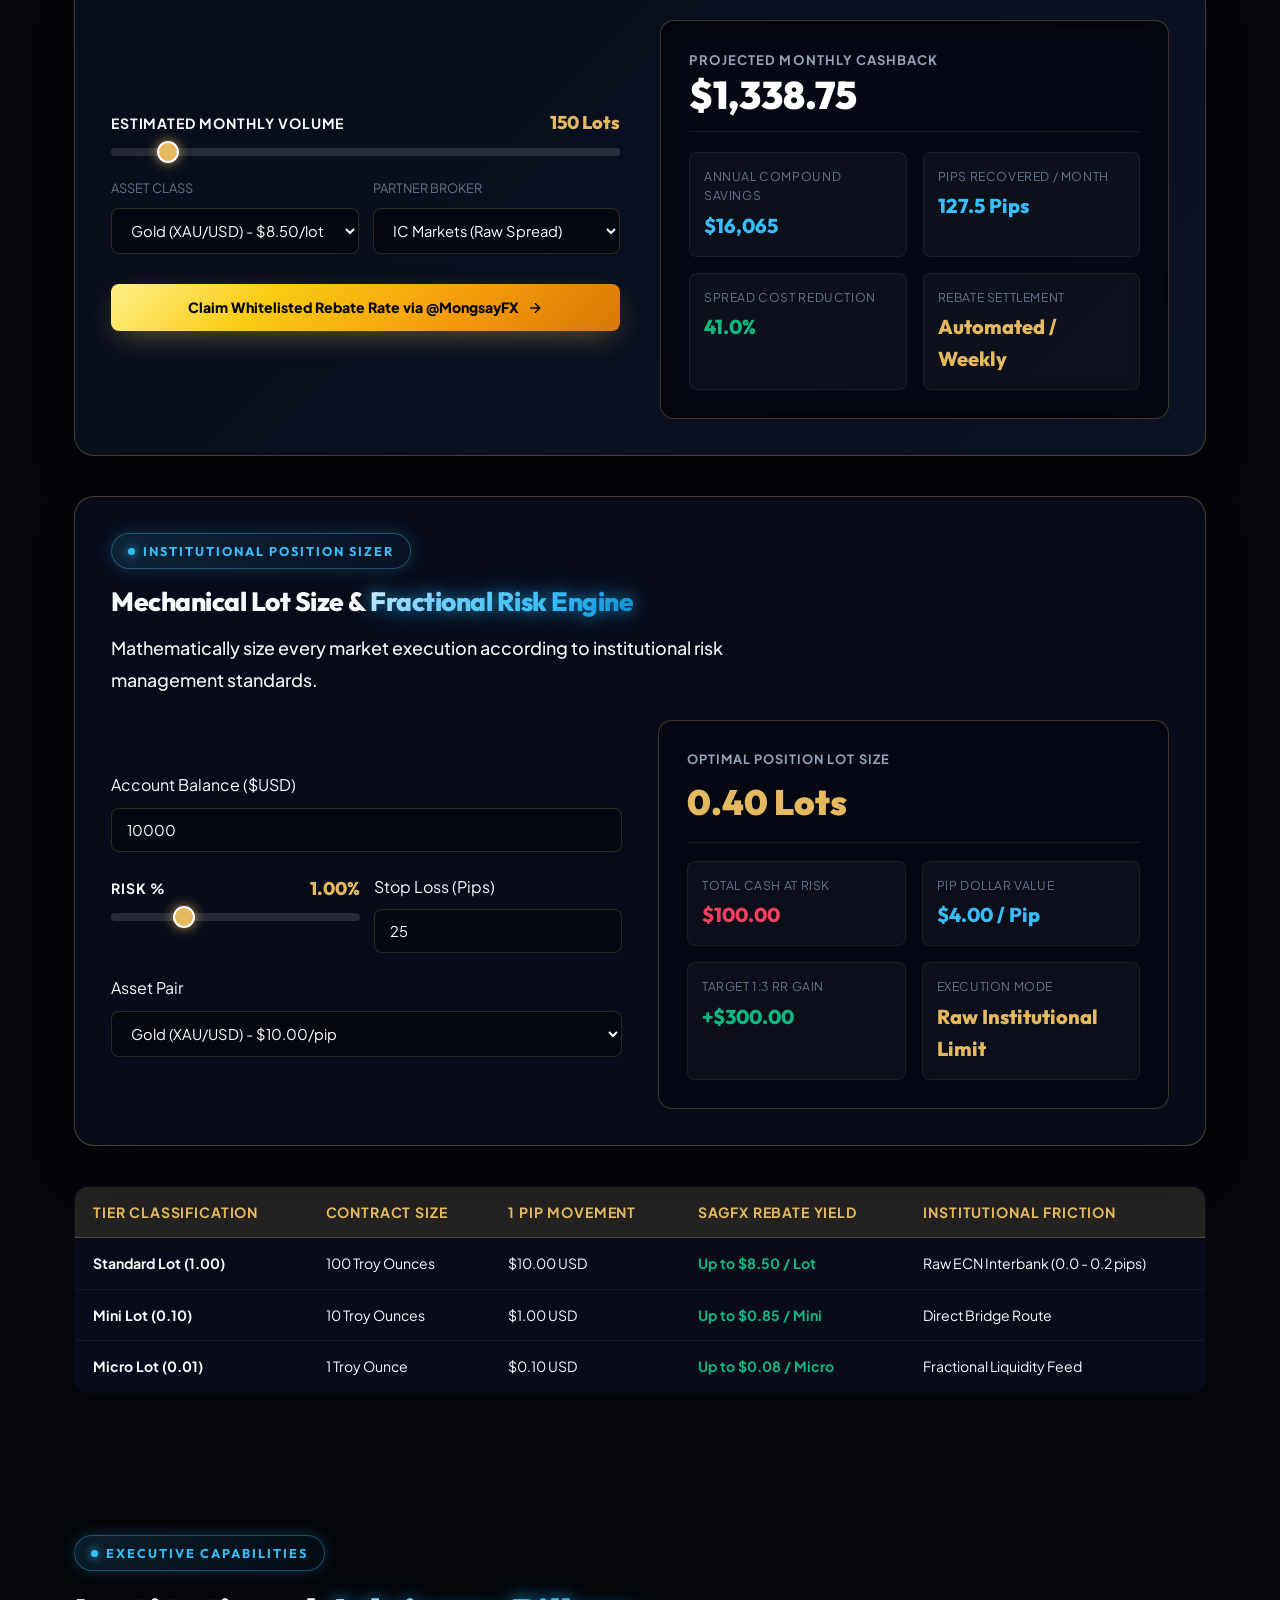
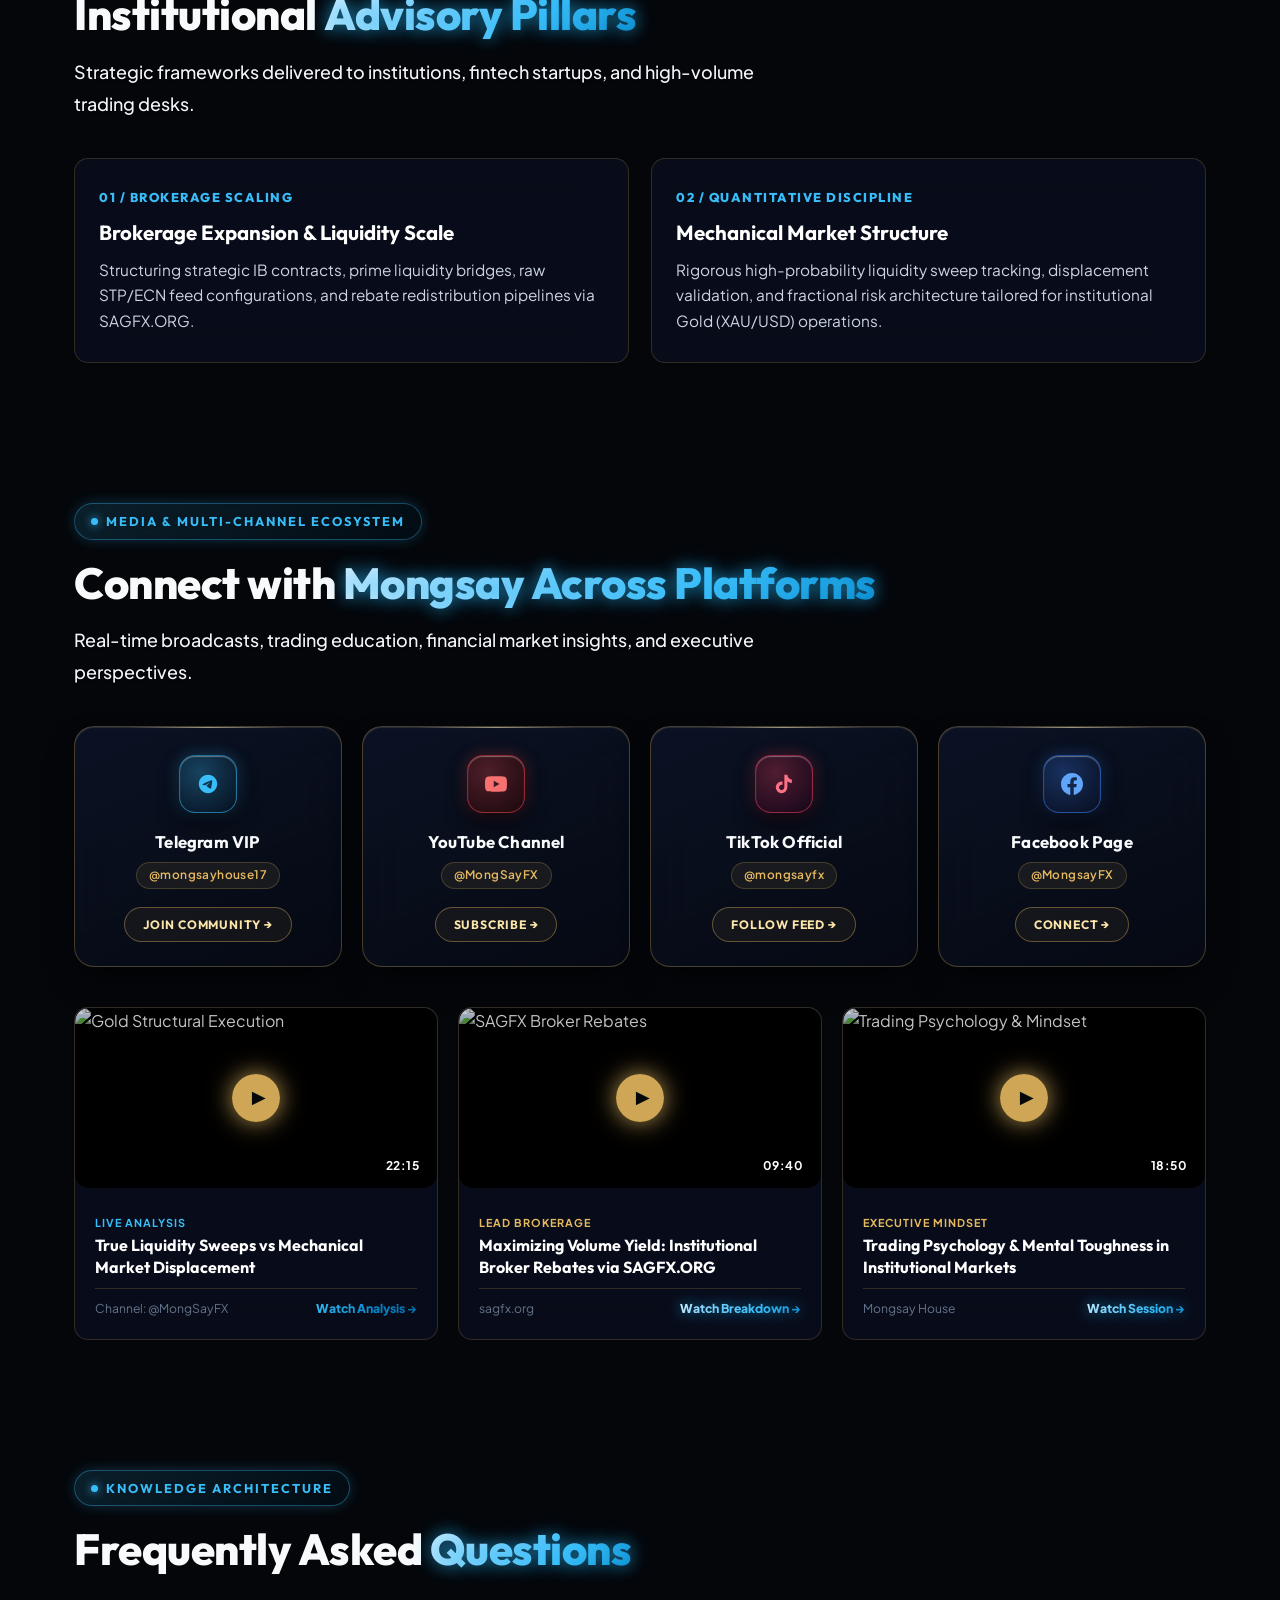
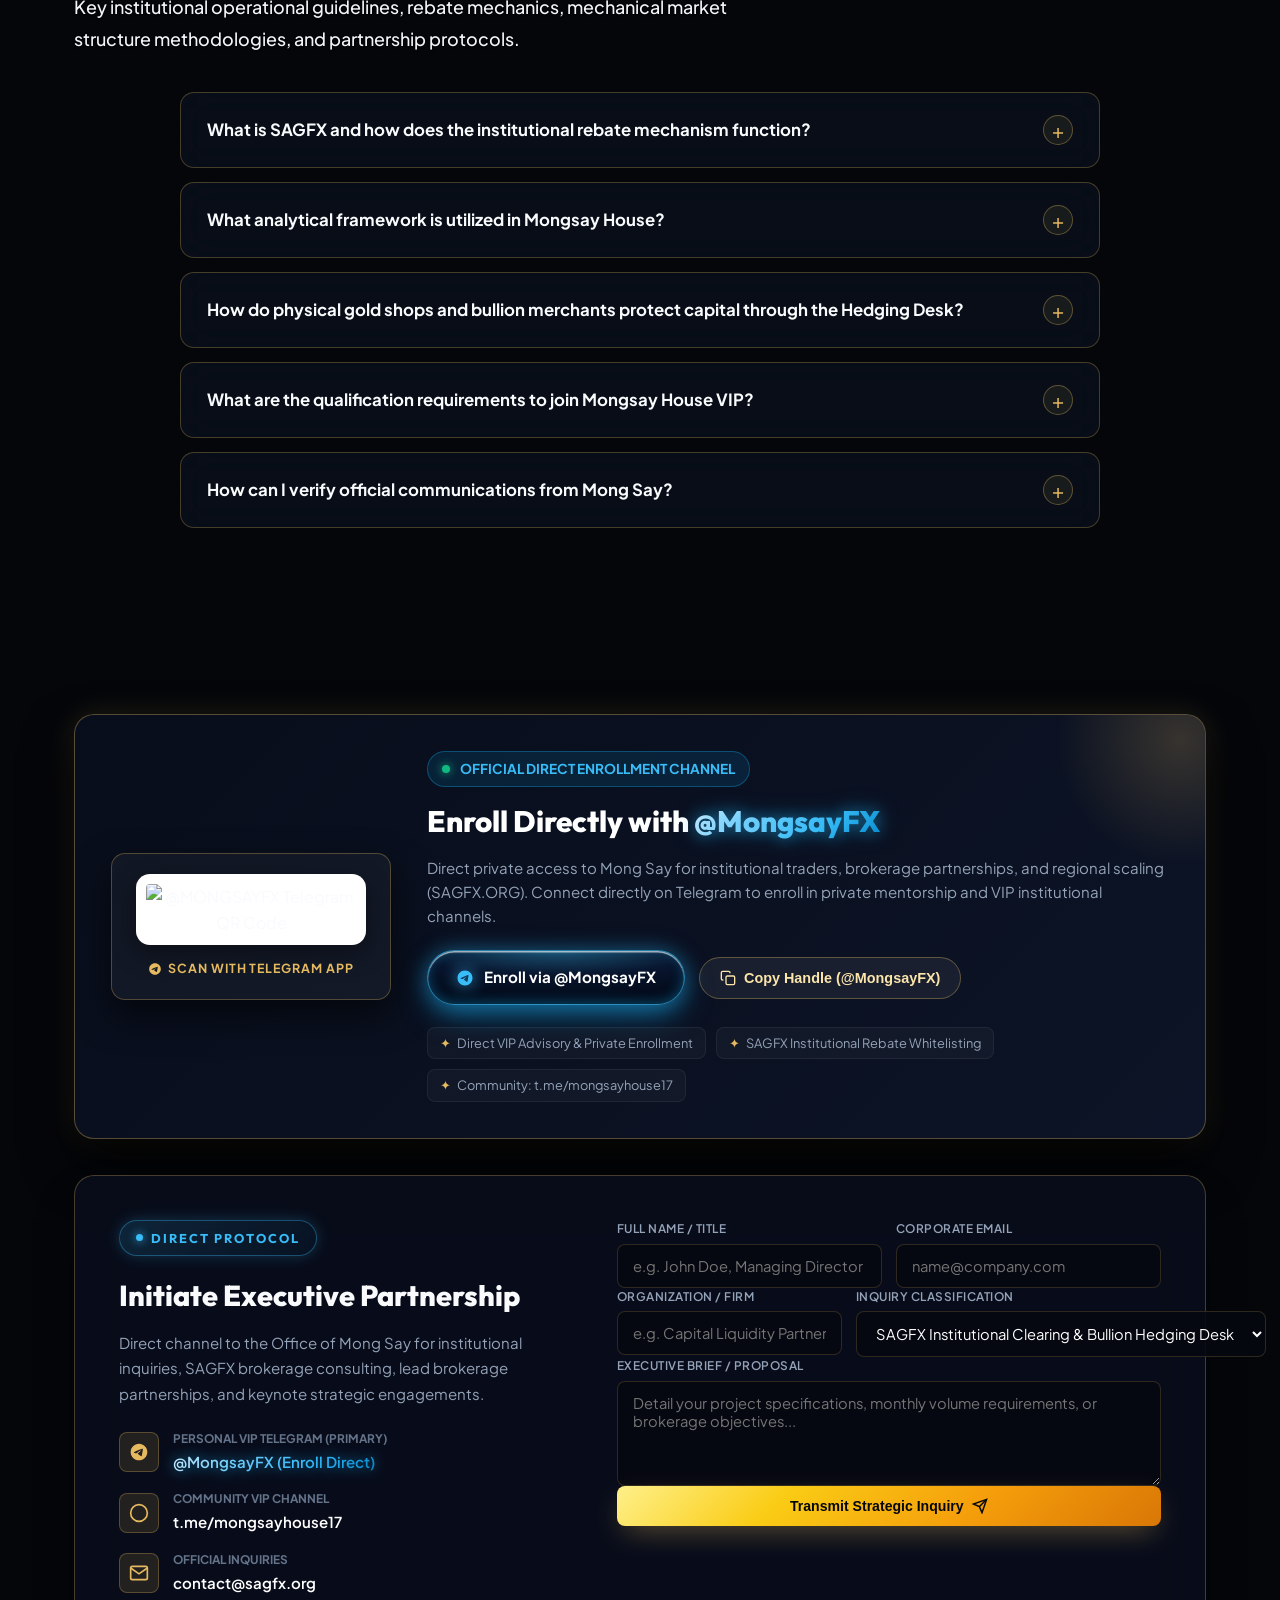
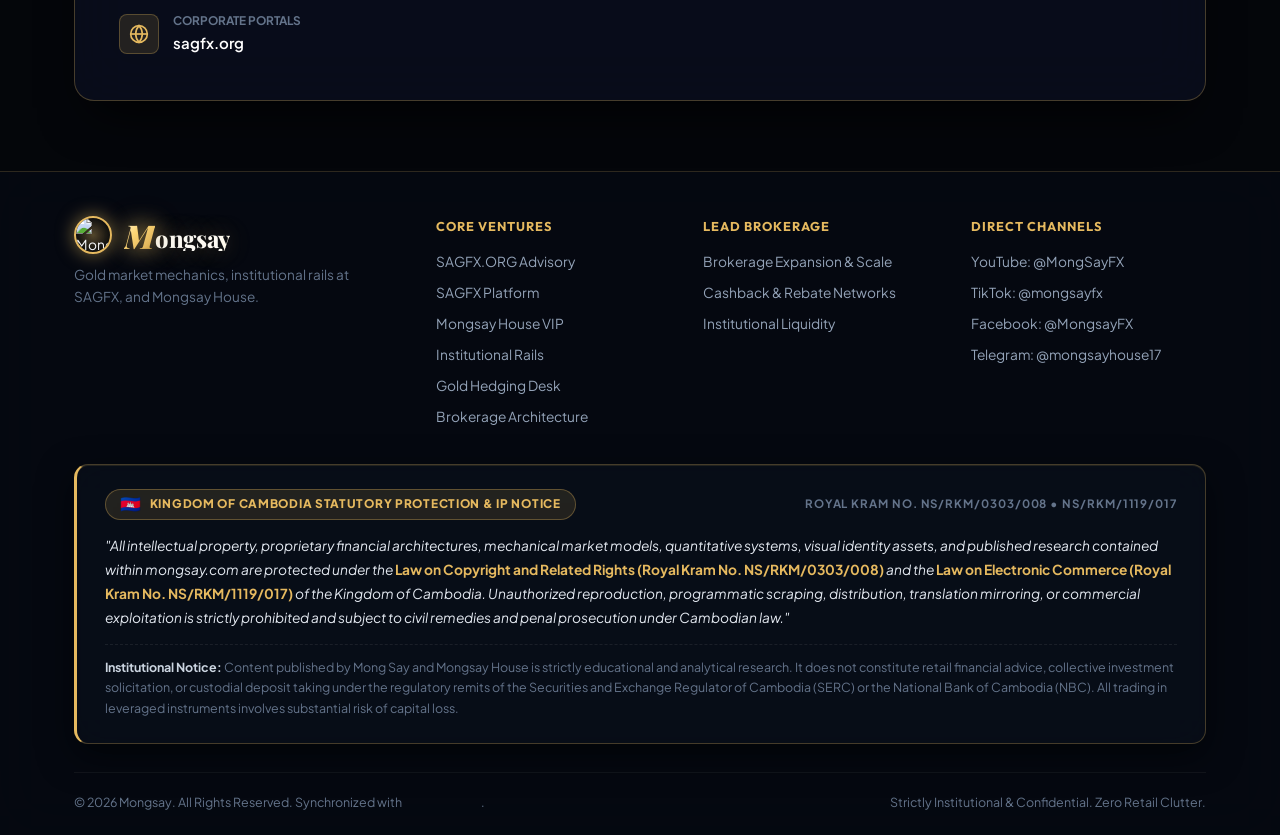
==== commit cf32c7c3: "feat(mobile): add floating iOS glassmorphic bottom dock and FAB menu (pin.it/1Upf5WvRC)" ====
--- a/index.html
+++ b/index.html
@@ -9,7 +9,7 @@
   <link rel="preconnect" href="https://fonts.googleapis.com">
   <link rel="preconnect" href="https://fonts.gstatic.com" crossorigin>
   <link href="https://fonts.googleapis.com/css2?family=Cinzel:wght@600;700;800;900&family=Cormorant+Garamond:ital,wght@0,600;0,700;1,600;1,700&family=Kantumruy+Pro:wght@400;500;600;700;800&family=Outfit:wght@400;500;600;700;800;900&family=Playfair+Display:ital,wght@0,600;0,700;0,800;0,900;1,700&family=Plus+Jakarta+Sans:wght@300;400;500;600;700;800&display=swap" rel="stylesheet">
-  <link rel="stylesheet" href="styles.css?v=3.8.6">
+  <link rel="stylesheet" href="styles.css?v=3.8.7">
 </head>
 <body>
 
@@ -604,7 +604,7 @@
             <div>
               <div style="display: flex; align-items: center; justify-content: space-between; margin-bottom: 8px;">
                 <div class="promo-ribbon" data-i18n="promo_2_ribbon">PROMO 02 // SAGFX.ORG</div>
-                <img src="assets/sagfx-3d-logo.jpg?v=3.8.6" alt="SAGFX 3D Official Emblem" style="height: 36px; width: 36px; border-radius: 8px; object-fit: contain; box-shadow: 0 4px 12px rgba(56, 189, 248, 0.35);">
+                <img src="assets/sagfx-3d-logo.jpg?v=3.8.7" alt="SAGFX 3D Official Emblem" style="height: 36px; width: 36px; border-radius: 8px; object-fit: contain; box-shadow: 0 4px 12px rgba(56, 189, 248, 0.35);">
               </div>
               <div class="promo-value-badge" data-i18n="promo_2_badge">💰 RECOVER UP TO 85% TRADING COMMISSIONS</div>
               <h3 class="promo-title" data-i18n="promo_2_title">Tier-1 Institutional Rebate Whitelist</h3>
@@ -706,7 +706,7 @@
               <div class="venture-header">
                 <span class="venture-badge-role" data-i18n="venture_2_role">Lead Institutional Brokerage</span>
                 <div style="display: flex; align-items: center; gap: 10px;">
-                  <img src="assets/sagfx-3d-logo.jpg?v=3.8.6" alt="SAGFX 3D Official Emblem" style="height: 42px; width: 42px; border-radius: 8px; object-fit: contain; box-shadow: 0 4px 14px rgba(56, 189, 248, 0.35);">
+                  <img src="assets/sagfx-3d-logo.jpg?v=3.8.7" alt="SAGFX 3D Official Emblem" style="height: 42px; width: 42px; border-radius: 8px; object-fit: contain; box-shadow: 0 4px 14px rgba(56, 189, 248, 0.35);">
                   <span style="font-weight: 800; font-size: 1.05rem; color: #38bdf8; text-shadow: 0 0 12px rgba(56, 189, 248, 0.6);">SAG<span style="color: #7dd3fc;">FX</span></span>
                 </div>
               </div>
@@ -785,7 +785,7 @@
         <div class="section-tag"><span class="dot"></span> <span data-i18n="calc_tag">QUANTITATIVE COST REDUCTION ENGINE</span></div>
         <div style="display: flex; align-items: center; justify-content: space-between; flex-wrap: wrap; gap: 16px; margin-bottom: 12px;">
           <h2 class="section-title" style="margin-bottom: 0;" data-i18n="calc_title">SAGFX Interactive <span class="gold-gradient-text">Broker Rebate Yield</span></h2>
-          <img src="assets/sagfx-3d-logo.jpg?v=3.8.6" alt="SAGFX 3D Official Emblem" style="height: 44px; width: 44px; border-radius: 8px; object-fit: contain; box-shadow: 0 4px 15px rgba(56, 189, 248, 0.35);">
+          <img src="assets/sagfx-3d-logo.jpg?v=3.8.7" alt="SAGFX 3D Official Emblem" style="height: 44px; width: 44px; border-radius: 8px; object-fit: contain; box-shadow: 0 4px 15px rgba(56, 189, 248, 0.35);">
         </div>
         <p class="section-desc" data-i18n="calc_desc">
           Calculate real-time monthly cashback and trading cost reductions across institutional tier-1 partner brokers powered by SAGFX.ORG.
@@ -1434,6 +1434,6 @@
     </div>
   </div>
 
-  <script src="script.js?v=3.8.6"></script>
+  <script src="script.js?v=3.8.7"></script>
 </body>
 </html>
--- a/styles.css
+++ b/styles.css
@@ -9966,71 +9966,96 @@
   .site-nav {
     width: 100% !important;
     max-width: 100% !important;
-    padding: 6px 12px !important;
+    padding: 6px 10px !important;
     gap: 6px !important;
     box-sizing: border-box !important;
     overflow: hidden !important;
   }
   .brand-wrapper {
-    gap: 8px !important;
+    gap: 6px !important;
     min-width: 0 !important;
     flex-shrink: 1 !important;
+    overflow: hidden !important;
   }
   .brand-lion-logo {
-    width: 30px !important;
-    height: 30px !important;
+    width: 28px !important;
+    height: 28px !important;
   }
   .brand-title {
     display: inline-flex !important;
-    font-size: 1.08rem !important;
+    font-size: 0.94rem !important;
     margin-right: 0 !important;
   }
   .brand-title .brand-cap {
-    font-size: 1.28rem !important;
+    font-size: 1.12rem !important;
   }
   .nav-actions {
-    gap: 6px !important;
+    gap: 5px !important;
     min-width: 0 !important;
     flex-shrink: 0 !important;
   }
   .nav-controls {
-    gap: 5px !important;
+    gap: 4px !important;
   }
   /* Telegram pill stays inside drawer + Hero CTAs on small phones so hamburger is never clipped */
   .site-nav .btn-nav-telegram {
     display: none !important;
+  }
+  .fx-toggle {
+    width: 26px !important;
+    height: 26px !important;
+    min-width: 26px !important;
+    min-height: 26px !important;
+    max-width: 26px !important;
+    max-height: 26px !important;
   }
   .mobile-toggle {
     display: inline-flex !important;
     align-items: center !important;
     justify-content: center !important;
-    width: 32px !important;
-    height: 32px !important;
+    width: 30px !important;
+    height: 30px !important;
     padding: 0 !important;
     border-radius: 50% !important;
-    background: rgba(255, 255, 255, 0.06) !important;
-    border: 1px solid rgba(255, 255, 255, 0.14) !important;
-    font-size: 1.15rem !important;
+    background: rgba(255, 255, 255, 0.08) !important;
+    border: 1px solid rgba(255, 255, 255, 0.16) !important;
+    font-size: 1.05rem !important;
     color: #fff !important;
     flex-shrink: 0 !important;
   }
   .pin-theme-toggle.theme-toggle {
-    width: 62px !important;
-    min-width: 62px !important;
-    max-width: 62px !important;
-    height: 28px !important;
+    width: 64px !important;
+    min-width: 64px !important;
+    max-width: 64px !important;
+    height: 26px !important;
+  }
+  .pin-theme-toggle .pin-toggle-track {
+    height: 24px !important;
   }
   .pin-theme-toggle .pin-toggle-orb {
-    width: 28px !important;
-    height: 28px !important;
+    width: 26px !important;
+    height: 26px !important;
+    top: 0 !important;
+    left: -1px !important;
   }
   [data-theme="light"] .pin-theme-toggle .pin-toggle-orb {
-    transform: translateX(36px) !important;
+    transform: translateX(39px) !important;
+  }
+  .pin-theme-toggle .pin-toggle-label {
+    font-size: 0.60rem !important;
+  }
+  .pin-theme-toggle .pin-toggle-label.label-light {
+    right: 8px !important;
+  }
+  .pin-theme-toggle .pin-toggle-label.label-dark {
+    left: 8px !important;
   }
   .lang-toggle {
-    height: 28px !important;
-    padding: 0 7px !important;
-    font-size: 0.68rem !important;
+    height: 26px !important;
+    min-height: 26px !important;
+    max-height: 26px !important;
+    padding: 0 6px !important;
+    font-size: 0.64rem !important;
   }
 
   /* Global Section Tag & Pill Wrapping on Mobile */
@@ -10299,21 +10324,27 @@
 
 @media (max-width: 360px) {
   .brand-title {
-    font-size: 0.94rem !important;
+    font-size: 0.90rem !important;
   }
   .brand-title .brand-cap {
-    font-size: 1.12rem !important;
+    font-size: 1.08rem !important;
   }
   .pin-theme-toggle.theme-toggle {
-    width: 54px !important;
-    min-width: 54px !important;
-    max-width: 54px !important;
+    width: 58px !important;
+    min-width: 58px !important;
+    max-width: 58px !important;
   }
   .pin-theme-toggle .pin-toggle-label {
     font-size: 0.56rem !important;
   }
   [data-theme="light"] .pin-theme-toggle .pin-toggle-orb {
-    transform: translateX(28px) !important;
+    transform: translateX(32px) !important;
+  }
+}
+
+@media (max-width: 350px) {
+  .brand-title {
+    display: none !important;
   }
 }
 
@@ -11377,3 +11408,325 @@
     justify-content: center;
   }
 }
+
+/* ==========================================================================
+   FLOATING iOS GLASSMORPHIC MOBILE BOTTOM TAB DOCK (https://pin.it/1Upf5WvRC)
+   Combines 02 Glassmorphism + 03 Floating Detached + 05 Pill Highlight + 06 Center FAB
+   Strictly rendered on mobile & tablet screens (<= 768px)
+   ========================================================================== */
+.mobile-pin-dock-wrap,
+.pin-dock-backdrop {
+  display: none;
+}
+
+@media (max-width: 768px) {
+  .site-footer {
+    padding-bottom: 96px !important;
+  }
+
+  /* Prevent overlap with bottom pagination dock on sagfx.html */
+  .pin-deck-controls {
+    bottom: 92px !important;
+  }
+
+  .pin-dock-backdrop {
+    display: block;
+    position: fixed;
+    inset: 0;
+    background: rgba(2, 5, 12, 0.72);
+    backdrop-filter: blur(8px);
+    -webkit-backdrop-filter: blur(8px);
+    z-index: 988;
+    opacity: 0;
+    pointer-events: none;
+    transition: opacity 0.28s ease;
+  }
+
+  .pin-dock-backdrop.open {
+    opacity: 1;
+    pointer-events: auto;
+  }
+
+  .mobile-pin-dock-wrap {
+    display: flex;
+    flex-direction: column;
+    align-items: center;
+    position: fixed;
+    left: 12px;
+    right: 12px;
+    bottom: max(12px, env(safe-area-inset-bottom));
+    z-index: 990;
+    pointer-events: none;
+  }
+
+  /* Quick Action Drawer Sheet popped above Dock by Center FAB */
+  .pin-dock-sheet {
+    pointer-events: none;
+    width: 100%;
+    max-width: 420px;
+    margin-bottom: 14px;
+    background: linear-gradient(165deg, rgba(8, 16, 32, 0.97) 0%, rgba(4, 8, 18, 0.99) 100%);
+    backdrop-filter: blur(28px);
+    -webkit-backdrop-filter: blur(28px);
+    border: 1px solid rgba(229, 185, 95, 0.36);
+    border-radius: 24px;
+    padding: 16px;
+    box-shadow: 0 24px 50px rgba(0, 0, 0, 0.9), inset 0 1px 0 rgba(255, 255, 255, 0.22);
+    transform: translateY(18px) scale(0.95);
+    opacity: 0;
+    transition: all 0.28s cubic-bezier(0.16, 1, 0.3, 1);
+  }
+
+  .pin-dock-sheet.open {
+    pointer-events: auto;
+    transform: translateY(0) scale(1);
+    opacity: 1;
+  }
+
+  .pin-sheet-grid {
+    display: grid;
+    grid-template-columns: repeat(2, 1fr);
+    gap: 8px;
+  }
+
+  .pin-sheet-link {
+    display: flex;
+    align-items: center;
+    gap: 9px;
+    background: rgba(255, 255, 255, 0.06);
+    border: 1px solid rgba(255, 255, 255, 0.12);
+    border-radius: 14px;
+    padding: 11px 12px;
+    min-height: 48px;
+    color: #f8fafc;
+    font-size: 0.78rem;
+    font-weight: 700;
+    text-decoration: none;
+    transition: background 0.2s ease, border-color 0.2s ease, transform 0.15s ease;
+  }
+
+  .pin-sheet-link:active {
+    transform: scale(0.96);
+  }
+
+  .pin-sheet-link.vip-highlight {
+    grid-column: 1 / -1;
+    justify-content: space-between;
+    background: linear-gradient(135deg, rgba(229, 185, 95, 0.22) 0%, rgba(56, 189, 248, 0.14) 100%);
+    border-color: rgba(229, 185, 95, 0.45);
+    color: #fff2c6;
+  }
+
+  .pin-sheet-link .sheet-ico {
+    width: 28px;
+    height: 28px;
+    border-radius: 8px;
+    background: rgba(255, 255, 255, 0.1);
+    display: inline-flex;
+    align-items: center;
+    justify-content: center;
+    flex-shrink: 0;
+    color: #38bdf8;
+  }
+
+  .pin-sheet-link.vip-highlight .sheet-ico {
+    background: var(--accent-gold-gradient);
+    color: #04060a;
+  }
+
+  /* Main Floating Detached Dock Bar */
+  .mobile-pin-dock {
+    pointer-events: auto;
+    position: relative;
+    width: 100%;
+    max-width: 420px;
+    height: 64px;
+    background: linear-gradient(165deg, rgba(16, 28, 52, 0.80) 0%, rgba(5, 10, 22, 0.92) 100%);
+    backdrop-filter: blur(26px) saturate(180%);
+    -webkit-backdrop-filter: blur(26px) saturate(180%);
+    border: 1px solid rgba(255, 255, 255, 0.18);
+    border-radius: 28px;
+    padding: 0 8px;
+    display: grid;
+    grid-template-columns: repeat(5, 1fr);
+    align-items: center;
+    box-shadow:
+      0 18px 42px rgba(0, 0, 0, 0.80),
+      0 0 24px rgba(56, 189, 248, 0.14),
+      inset 0 1px 0 rgba(255, 255, 255, 0.28);
+  }
+
+  /* Subtle Elevated Arch Dome Contour behind Center FAB */
+  .pin-dock-crown {
+    position: absolute;
+    left: 50%;
+    top: -12px;
+    transform: translateX(-50%);
+    width: 68px;
+    height: 16px;
+    background: linear-gradient(180deg, rgba(16, 28, 52, 0.88) 0%, rgba(16, 28, 52, 0) 100%);
+    border-top: 1px solid rgba(255, 255, 255, 0.2);
+    border-radius: 50% 50% 0 0 / 100% 100% 0 0;
+    pointer-events: none;
+    z-index: 0;
+  }
+
+  .pin-dock-item {
+    position: relative;
+    z-index: 2;
+    min-width: 48px;
+    min-height: 48px;
+    display: flex;
+    flex-direction: column;
+    align-items: center;
+    justify-content: center;
+    gap: 3px;
+    text-decoration: none;
+    color: #94a3b8;
+    border-radius: 16px;
+    padding: 4px 2px;
+    transition: all 0.25s cubic-bezier(0.16, 1, 0.3, 1);
+    -webkit-tap-highlight-color: transparent;
+  }
+
+  .pin-dock-item svg {
+    width: 20px;
+    height: 20px;
+    stroke-width: 2;
+    transition: transform 0.25s cubic-bezier(0.34, 1.56, 0.64, 1), color 0.2s ease;
+  }
+
+  .pin-dock-item .dock-lbl {
+    font-family: var(--font-accent);
+    font-size: 0.64rem;
+    font-weight: 700;
+    letter-spacing: 0.01em;
+    line-height: 1;
+    white-space: nowrap;
+  }
+
+  /* Active Pill Highlight + Glow Indicator (05 + 09 Style Fusion) */
+  .pin-dock-item.active {
+    color: #ffffff;
+    background: linear-gradient(180deg, rgba(229, 185, 95, 0.18) 0%, rgba(229, 185, 95, 0.05) 100%);
+    box-shadow: inset 0 1px 0 rgba(229, 185, 95, 0.35);
+  }
+
+  .pin-dock-item.active svg {
+    color: #e5b95f;
+    transform: translateY(-1px) scale(1.08);
+    filter: drop-shadow(0 0 8px rgba(229, 185, 95, 0.65));
+  }
+
+  .pin-dock-item.active::after {
+    content: '';
+    position: absolute;
+    bottom: 2px;
+    left: 50%;
+    transform: translateX(-50%);
+    width: 16px;
+    height: 2.5px;
+    border-radius: 999px;
+    background: #e5b95f;
+    box-shadow: 0 0 8px #e5b95f;
+  }
+
+  .pin-dock-item:active {
+    transform: scale(0.92);
+  }
+
+  /* Center Elevated Circular FAB Slot */
+  .pin-dock-fab-slot {
+    position: relative;
+    z-index: 3;
+    display: flex;
+    flex-direction: column;
+    align-items: center;
+    justify-content: center;
+  }
+
+  .pin-dock-fab {
+    width: 50px;
+    height: 50px;
+    min-width: 50px;
+    min-height: 50px;
+    border-radius: 50%;
+    margin-top: -24px;
+    border: 3px solid rgba(7, 13, 26, 0.95);
+    background: linear-gradient(135deg, #fef08a 0%, #f59e0b 55%, #d97706 100%);
+    color: #04060a;
+    display: flex;
+    align-items: center;
+    justify-content: center;
+    cursor: pointer;
+    box-shadow:
+      0 8px 22px rgba(229, 185, 95, 0.55),
+      0 0 16px rgba(245, 158, 11, 0.45),
+      inset 0 2px 3px rgba(255, 255, 255, 0.75);
+    transition: transform 0.32s cubic-bezier(0.34, 1.56, 0.64, 1), box-shadow 0.25s ease;
+    -webkit-tap-highlight-color: transparent;
+  }
+
+  .pin-dock-fab svg {
+    width: 22px;
+    height: 22px;
+    transition: transform 0.3s cubic-bezier(0.34, 1.56, 0.64, 1);
+  }
+
+  .pin-dock-fab.open svg {
+    transform: rotate(45deg);
+  }
+
+  .pin-dock-fab-label {
+    font-family: var(--font-accent);
+    font-size: 0.60rem;
+    font-weight: 800;
+    color: #e5b95f;
+    margin-top: 3px;
+    line-height: 1;
+    letter-spacing: 0.02em;
+  }
+
+  /* Light Mode Overrides for Mobile Dock */
+  [data-theme="light"] .mobile-pin-dock {
+    background: linear-gradient(165deg, rgba(10, 30, 62, 0.88) 0%, rgba(5, 18, 38, 0.95) 100%);
+    border-color: rgba(56, 189, 248, 0.42);
+    box-shadow: 0 18px 42px rgba(2, 6, 23, 0.75), 0 0 24px rgba(56, 189, 248, 0.22);
+  }
+
+  [data-theme="light"] .pin-dock-item.active {
+    background: linear-gradient(180deg, rgba(56, 189, 248, 0.24) 0%, rgba(56, 189, 248, 0.06) 100%);
+    box-shadow: inset 0 1px 0 rgba(56, 189, 248, 0.45);
+  }
+
+  [data-theme="light"] .pin-dock-item.active svg {
+    color: #38bdf8;
+    filter: drop-shadow(0 0 8px rgba(56, 189, 248, 0.75));
+  }
+
+  [data-theme="light"] .pin-dock-item.active::after {
+    background: #38bdf8;
+    box-shadow: 0 0 8px #38bdf8;
+  }
+
+  [data-theme="light"] .pin-dock-fab {
+    background: linear-gradient(135deg, #bae6fd 0%, #38bdf8 55%, #0284c7 100%);
+    box-shadow: 0 8px 22px rgba(14, 165, 233, 0.55), inset 0 2px 3px rgba(255, 255, 255, 0.85);
+  }
+
+  [data-theme="light"] .pin-dock-fab-label {
+    color: #38bdf8;
+  }
+
+  [data-theme="light"] .pin-dock-sheet {
+    background: linear-gradient(165deg, rgba(8, 28, 56, 0.94) 0%, rgba(4, 16, 36, 0.98) 100%);
+    border-color: rgba(56, 189, 248, 0.45);
+  }
+
+  html.fx-frozen .mobile-pin-dock,
+  html.fx-frozen .pin-dock-sheet,
+  html.fx-frozen .pin-dock-backdrop {
+    backdrop-filter: none !important;
+    -webkit-backdrop-filter: none !important;
+  }
+}
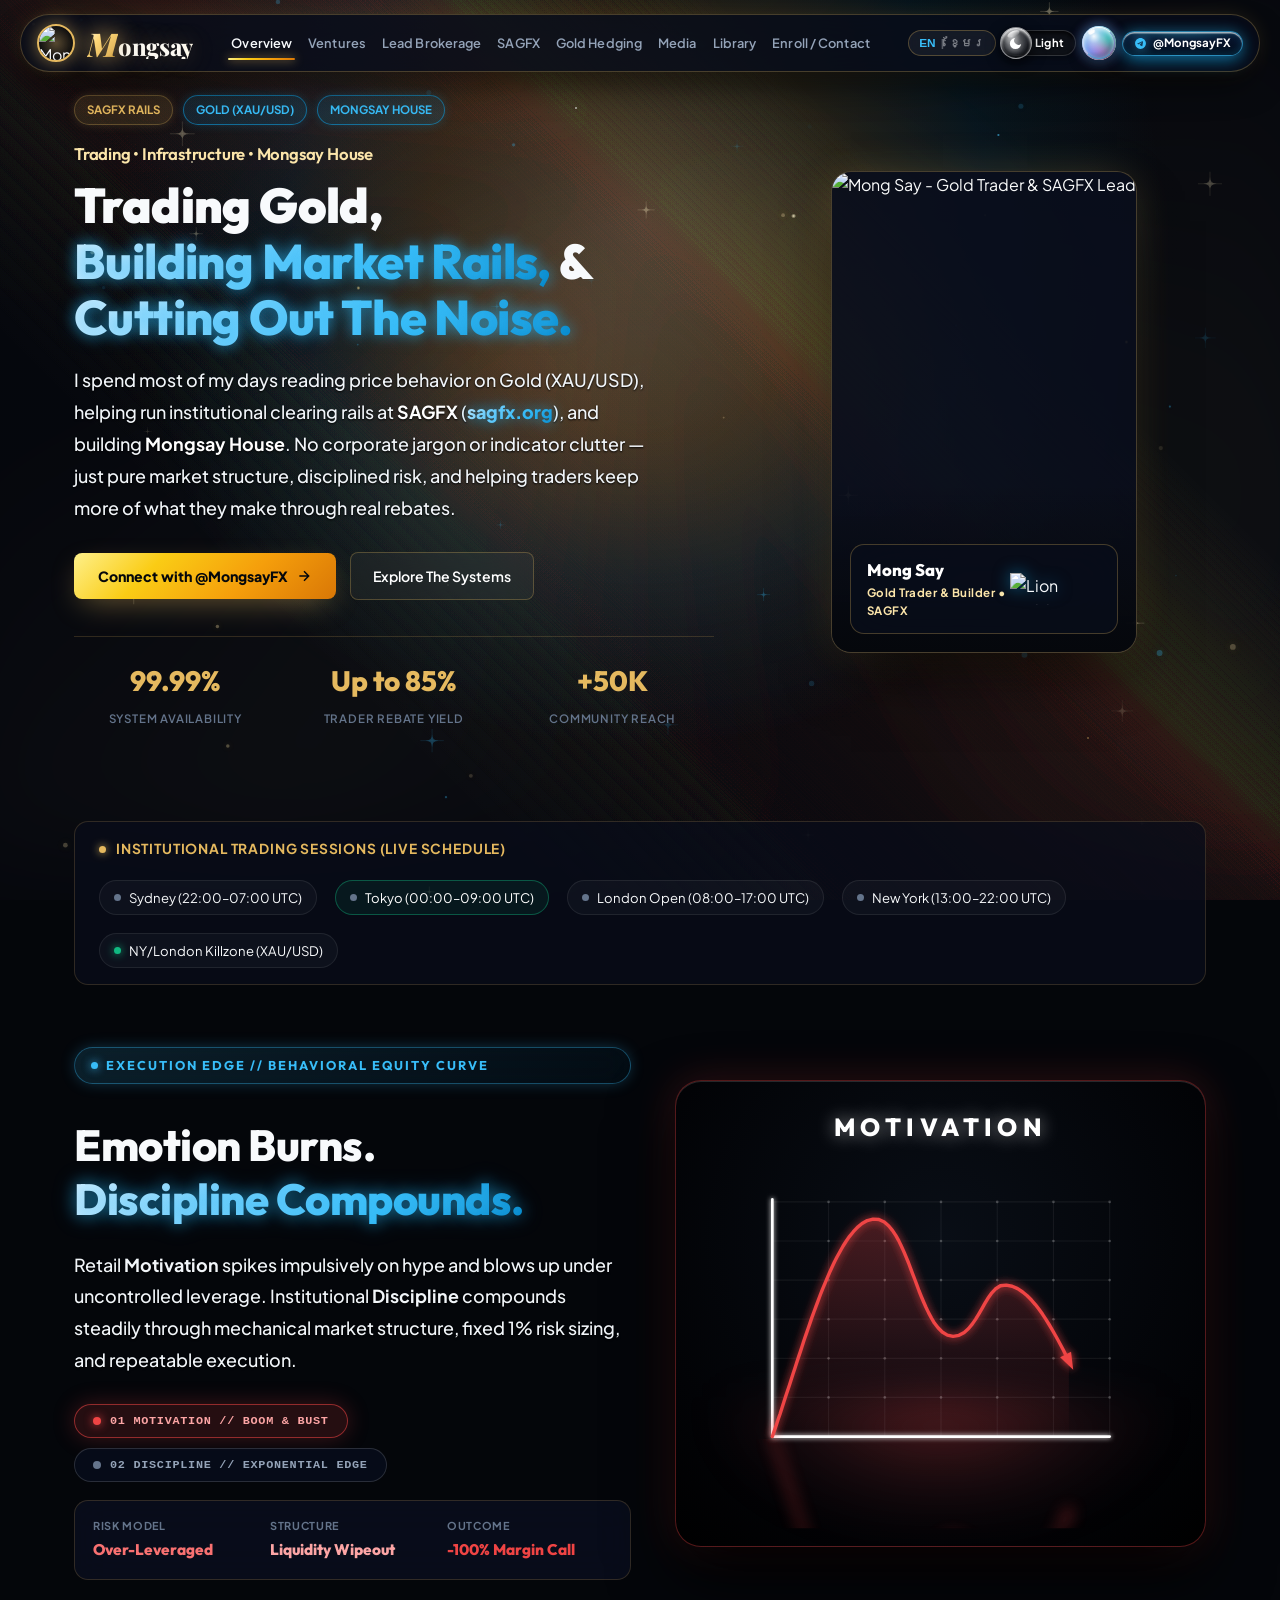
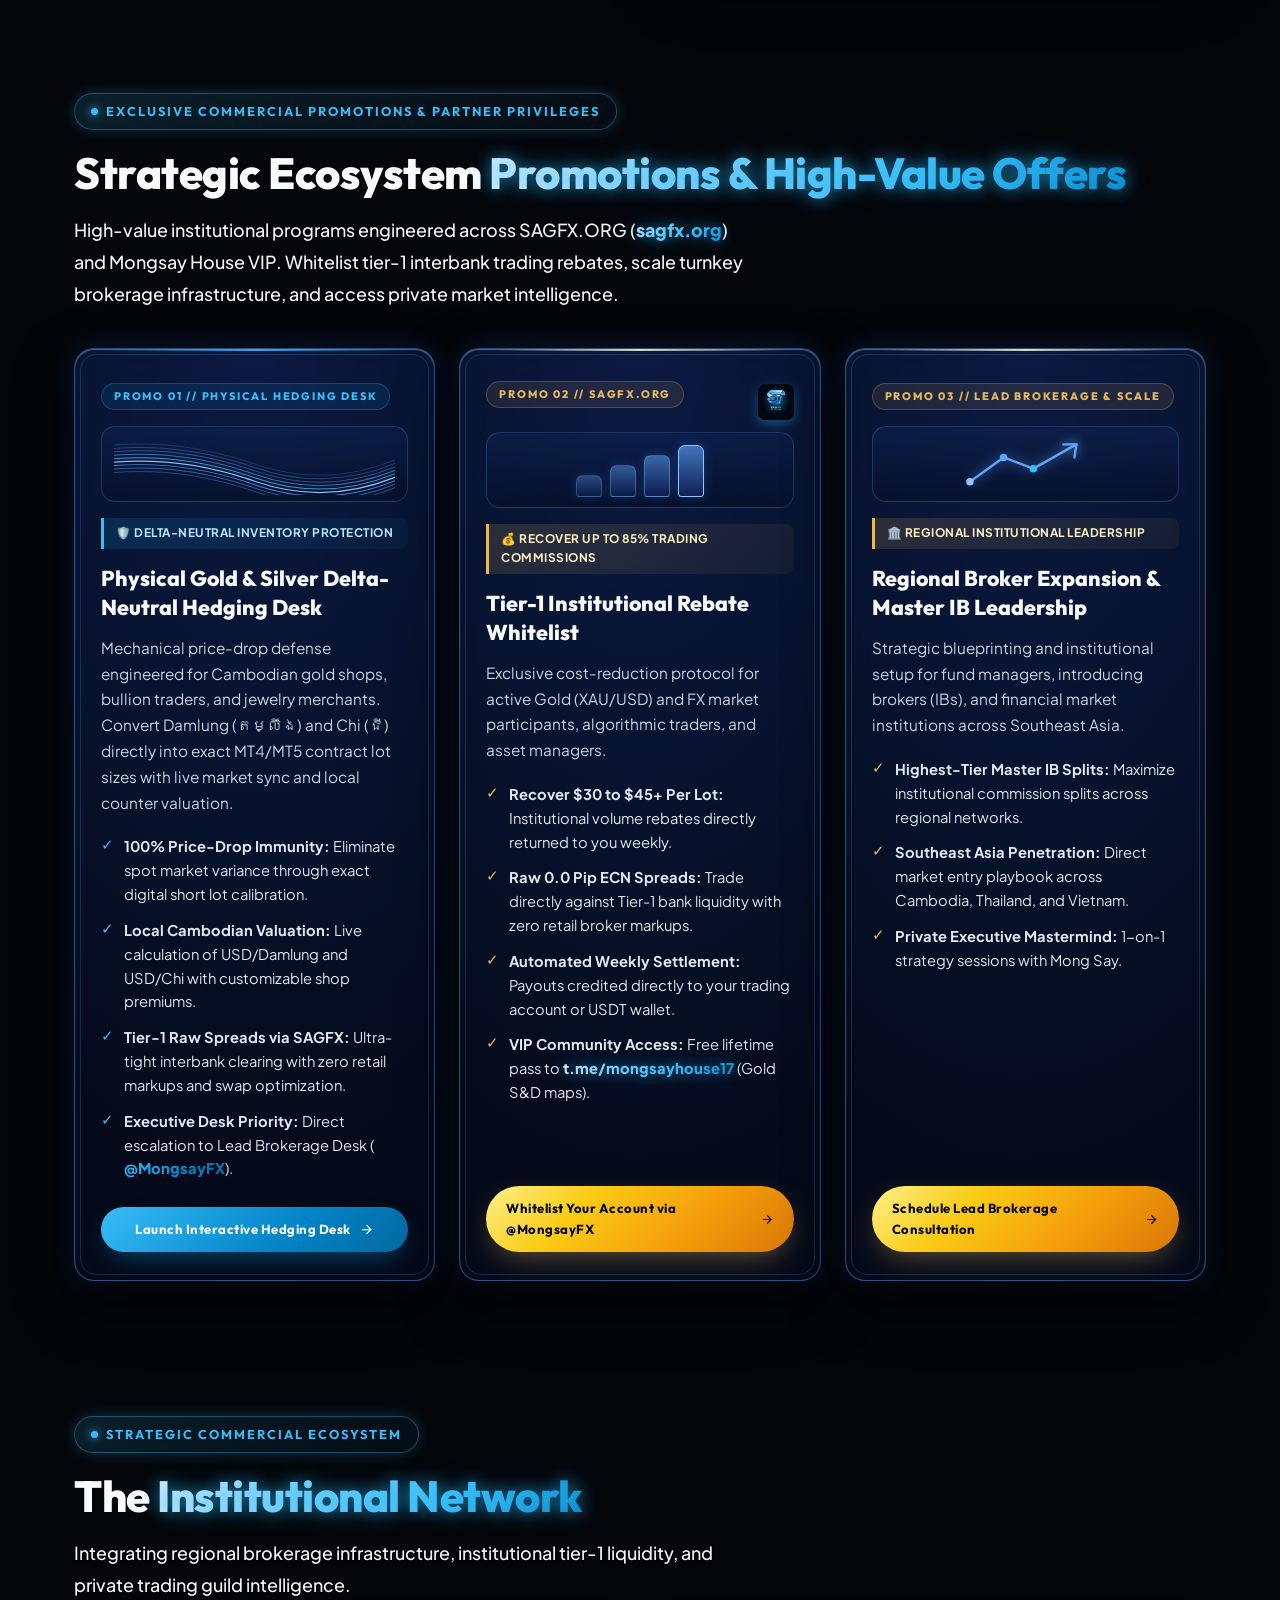
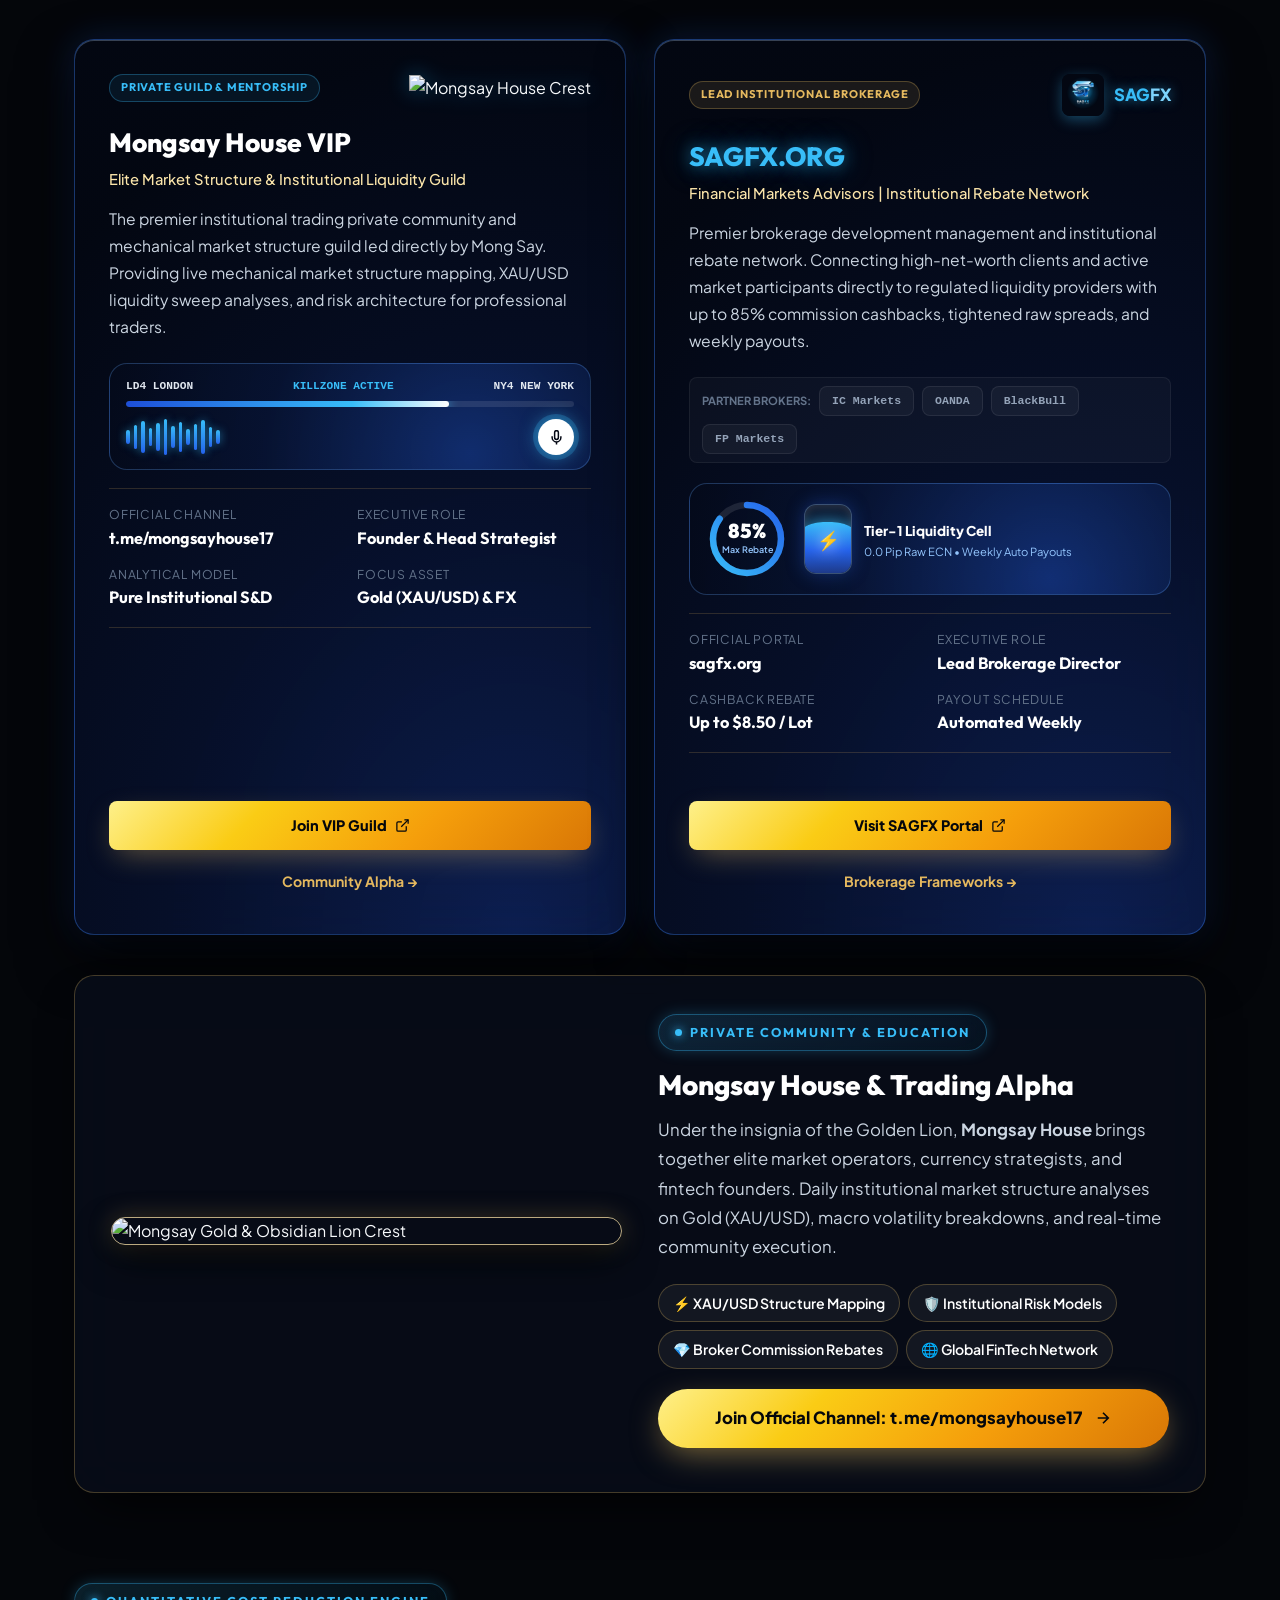
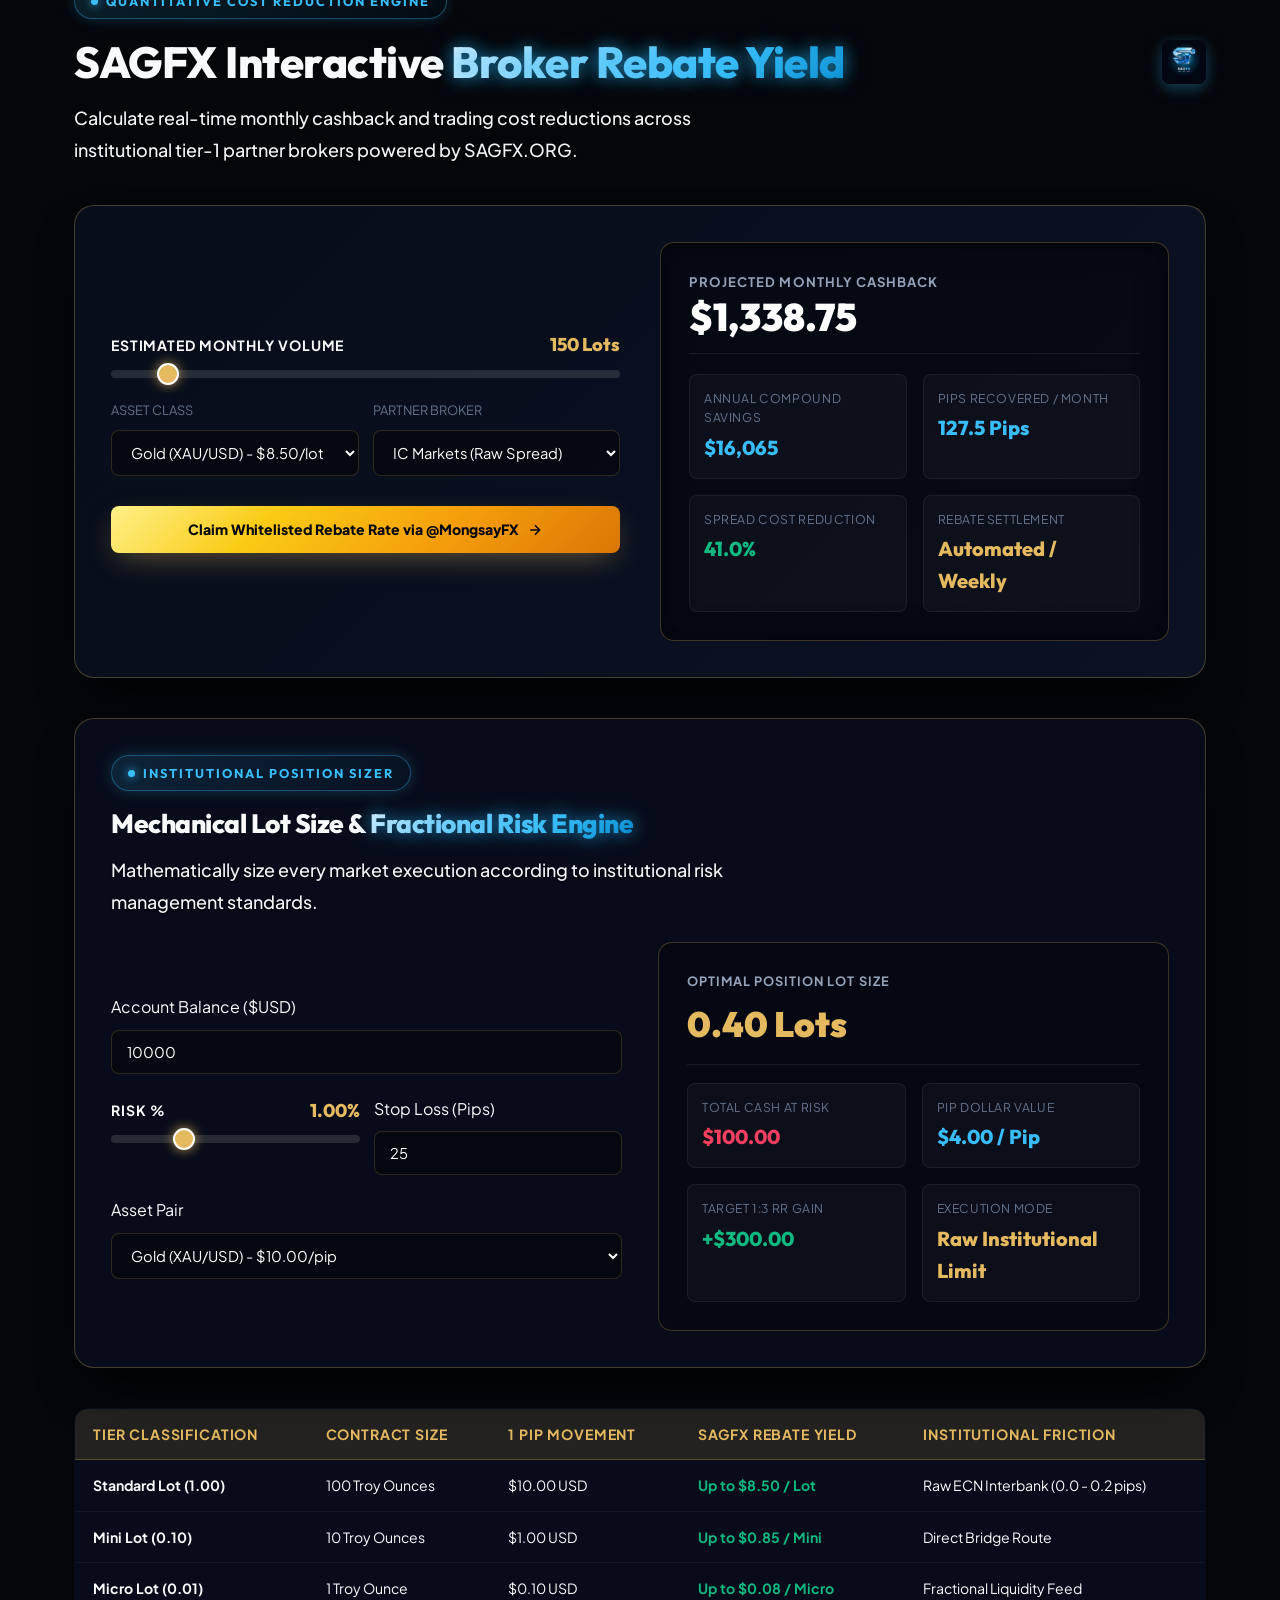
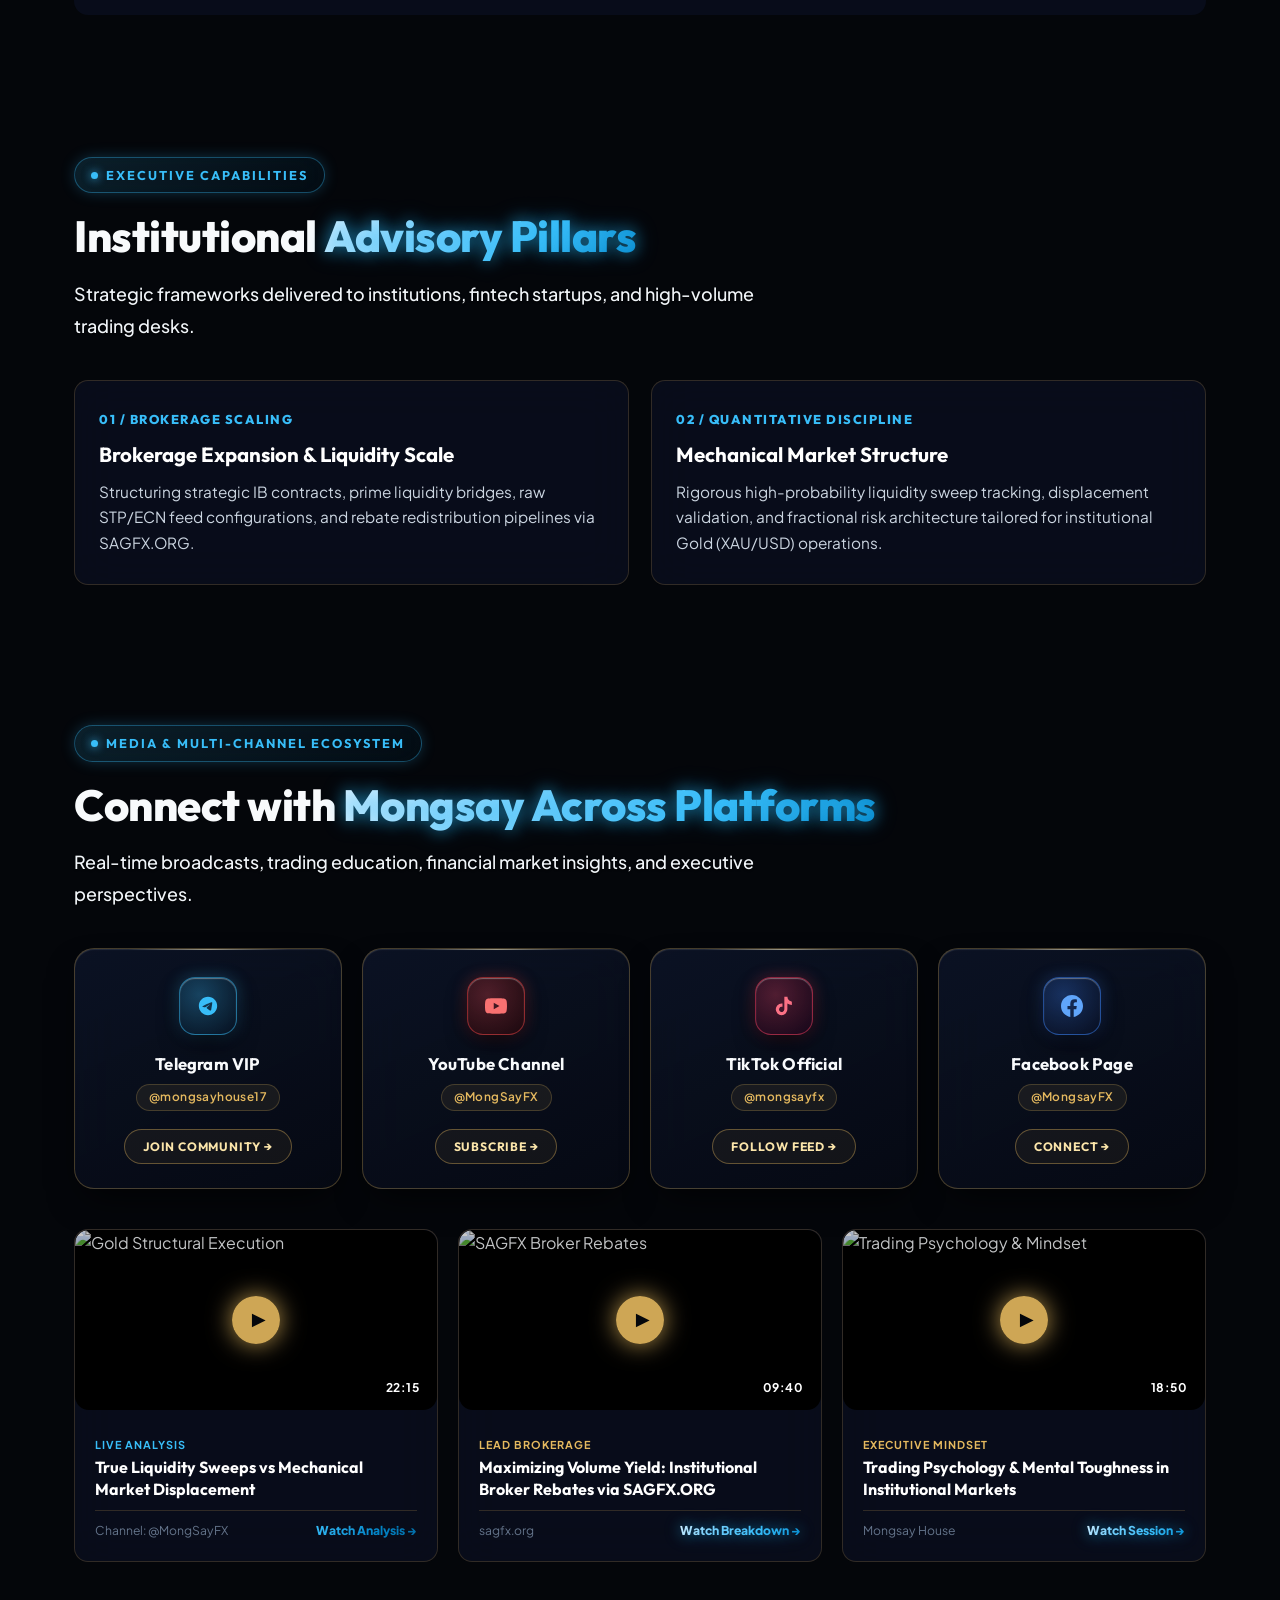
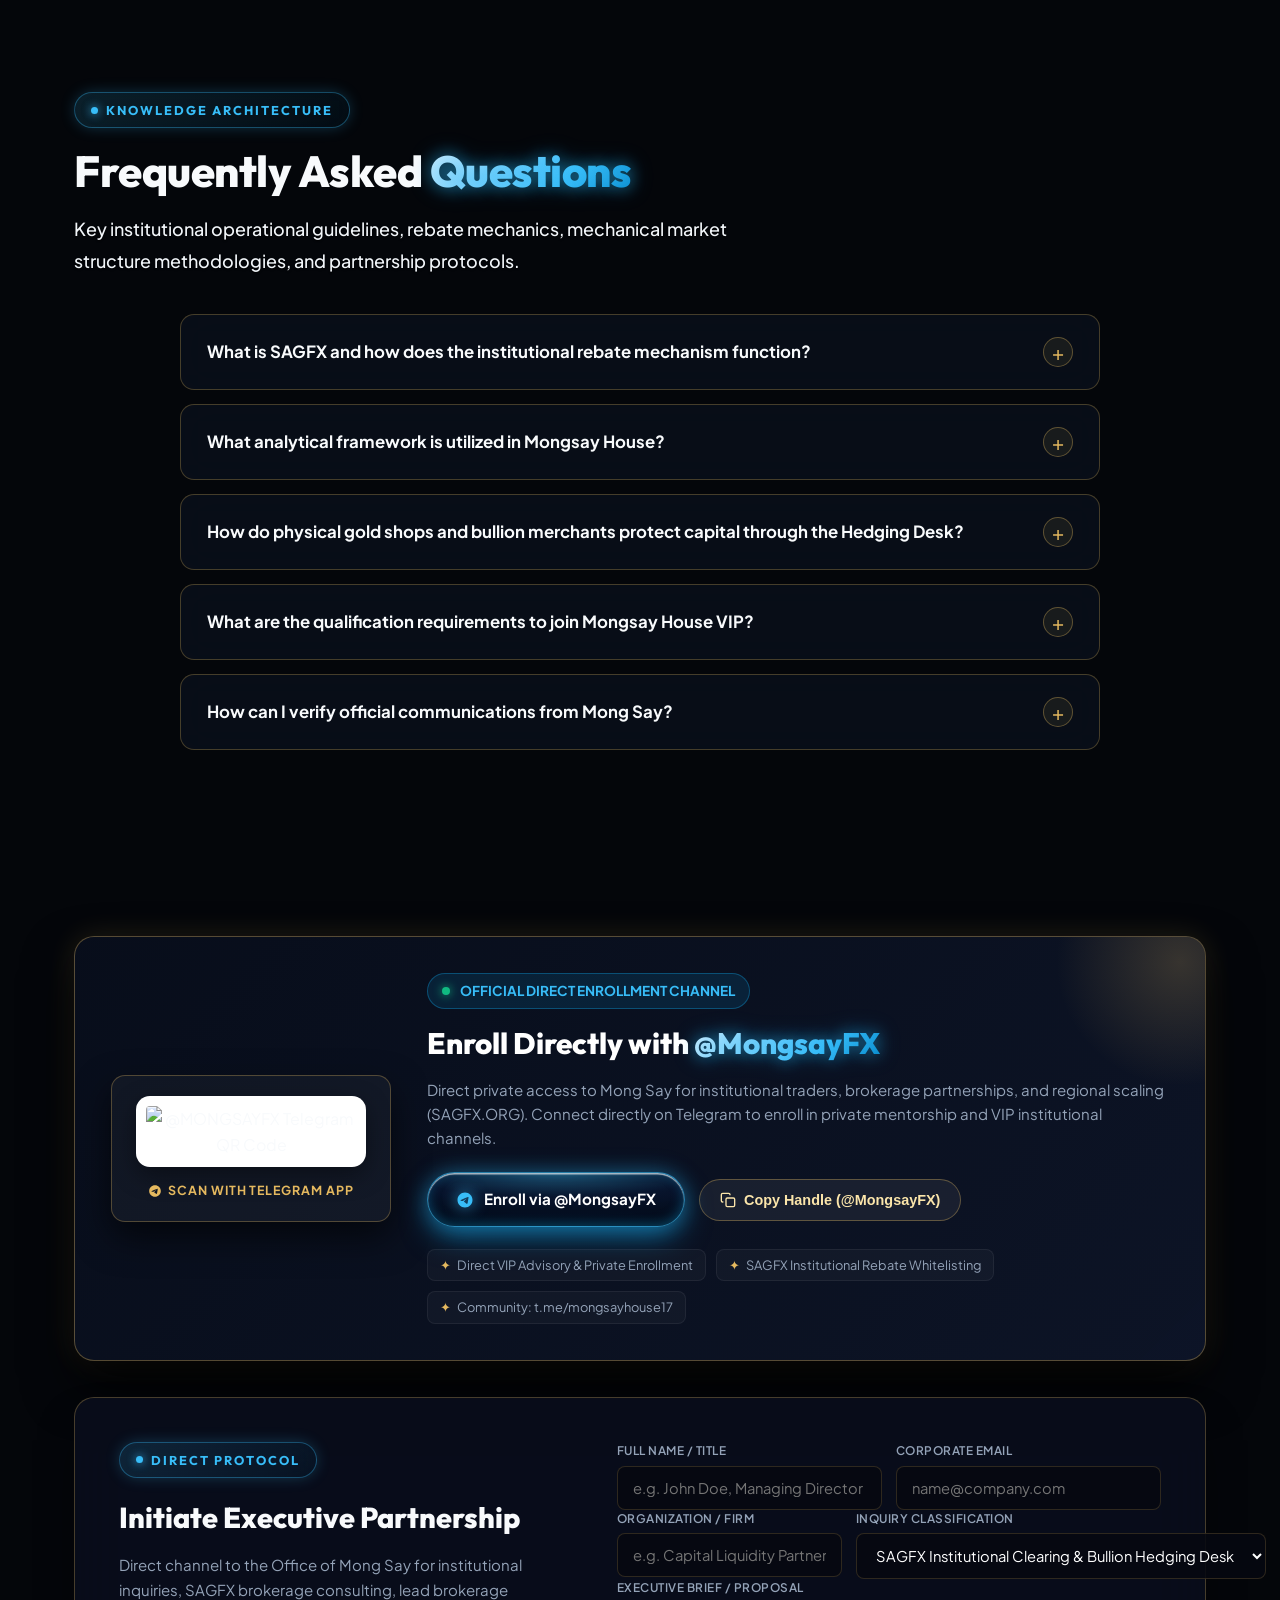
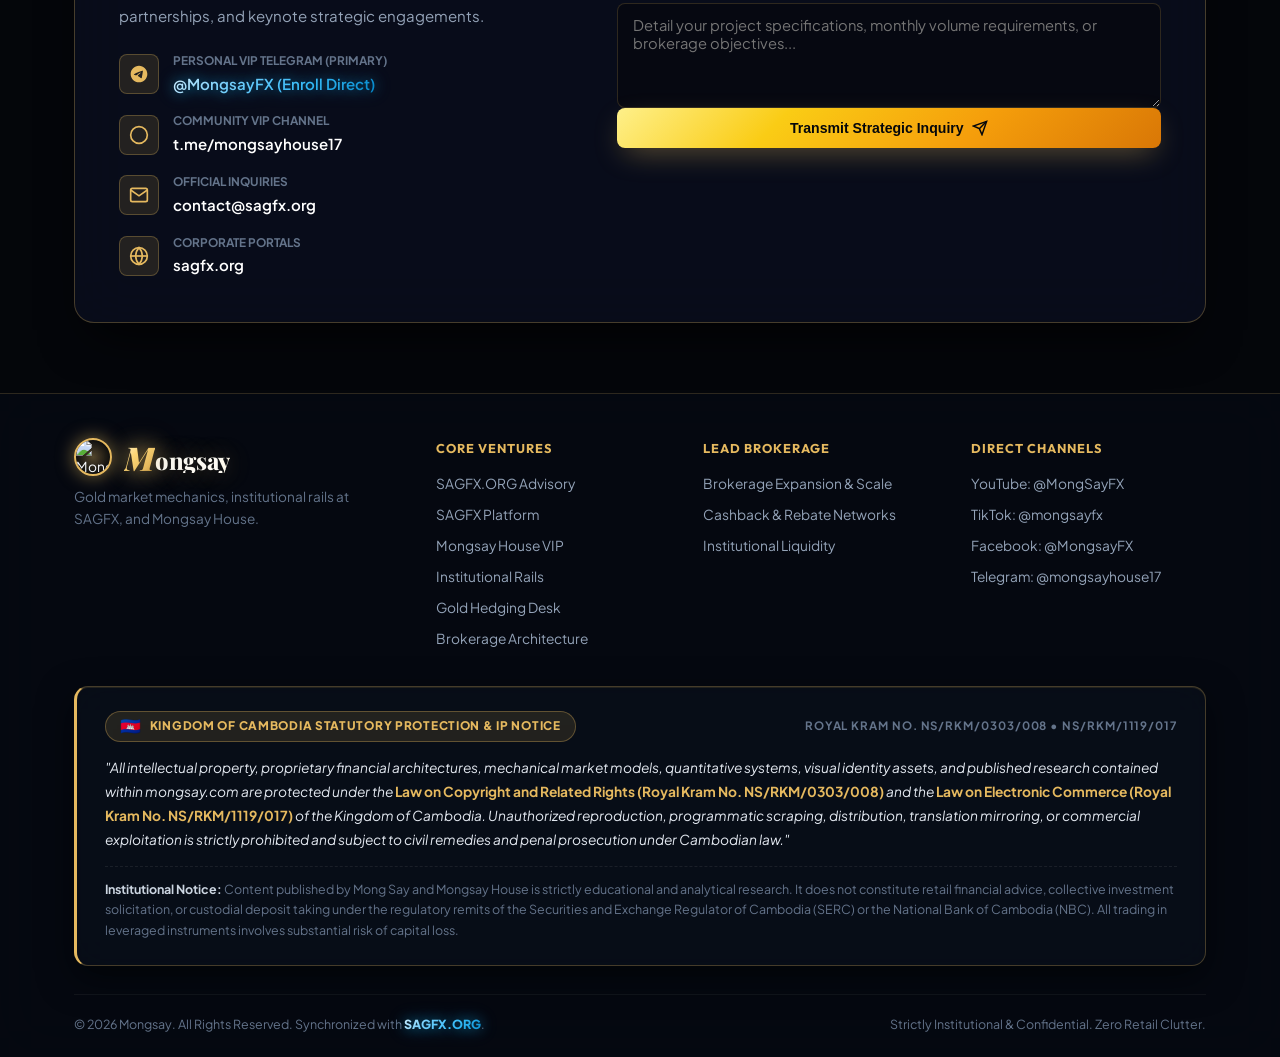
==== commit fc0bff99: "feat(overviews): integrate Pinterest cobalt wave/step/trend cards and sapphire telemetry widgets (pi" ====
--- a/index.html
+++ b/index.html
@@ -9,7 +9,7 @@
   <link rel="preconnect" href="https://fonts.googleapis.com">
   <link rel="preconnect" href="https://fonts.gstatic.com" crossorigin>
   <link href="https://fonts.googleapis.com/css2?family=Cinzel:wght@600;700;800;900&family=Cormorant+Garamond:ital,wght@0,600;0,700;1,600;1,700&family=Kantumruy+Pro:wght@400;500;600;700;800&family=Outfit:wght@400;500;600;700;800;900&family=Playfair+Display:ital,wght@0,600;0,700;0,800;0,900;1,700&family=Plus+Jakarta+Sans:wght@300;400;500;600;700;800&display=swap" rel="stylesheet">
-  <link rel="stylesheet" href="styles.css?v=3.8.7">
+  <link rel="stylesheet" href="styles.css?v=3.8.8">
 </head>
 <body>
 
@@ -578,9 +578,22 @@
 
         <div class="promotions-grid">
           <!-- Promo Card 1: Physical Bullion Hedging Desk -->
-          <div class="promo-card blue-promo">
+          <div class="promo-card blue-promo pin-cobalt-feature-card">
             <div>
               <div class="promo-ribbon" data-i18n="promo_1_ribbon">PROMO 01 // PHYSICAL HEDGING DESK</div>
+              <div class="pin-feature-visual" aria-hidden="true">
+                <svg class="pin-wave-ribbon-svg" viewBox="0 0 320 72" preserveAspectRatio="none">
+                  <path class="pin-wave-line" style="opacity:0.22;animation-duration:5.2s;" d="M-20,16 Q70,4 160,36 T340,22"/>
+                  <path class="pin-wave-line" style="opacity:0.32;animation-duration:5.5s;" d="M-20,20 Q70,8 160,40 T340,26"/>
+                  <path class="pin-wave-line" style="opacity:0.44;animation-duration:5.8s;" d="M-20,24 Q70,12 160,44 T340,30"/>
+                  <path class="pin-wave-line" style="opacity:0.60;animation-duration:6.1s;" d="M-20,28 Q70,16 160,48 T340,34"/>
+                  <path class="pin-wave-line" style="opacity:0.82;stroke:#38bdf8;animation-duration:6.4s;" d="M-20,32 Q70,20 160,52 T340,38"/>
+                  <path class="pin-wave-line" style="opacity:0.95;stroke:#93c5fd;stroke-width:1.4;animation-duration:6.7s;" d="M-20,36 Q70,24 160,56 T340,42"/>
+                  <path class="pin-wave-line" style="opacity:0.75;stroke:#60a5fa;animation-duration:7.0s;" d="M-20,40 Q70,28 160,60 T340,46"/>
+                  <path class="pin-wave-line" style="opacity:0.52;animation-duration:7.3s;" d="M-20,44 Q70,32 160,64 T340,50"/>
+                  <path class="pin-wave-line" style="opacity:0.35;animation-duration:7.6s;" d="M-20,48 Q70,36 160,68 T340,54"/>
+                </svg>
+              </div>
               <div class="promo-value-badge" data-i18n="promo_1_badge">🛡️ DELTA-NEUTRAL INVENTORY PROTECTION</div>
               <h3 class="promo-title" data-i18n="promo_1_title">Physical Gold & Silver Delta-Neutral Hedging Desk</h3>
               <p class="promo-desc" data-i18n="promo_1_desc">
@@ -600,11 +613,19 @@
           </div>
 
           <!-- Promo Card 2: SAGFX -->
-          <div class="promo-card">
+          <div class="promo-card pin-cobalt-feature-card">
             <div>
               <div style="display: flex; align-items: center; justify-content: space-between; margin-bottom: 8px;">
                 <div class="promo-ribbon" data-i18n="promo_2_ribbon">PROMO 02 // SAGFX.ORG</div>
-                <img src="assets/sagfx-3d-logo.jpg?v=3.8.7" alt="SAGFX 3D Official Emblem" style="height: 36px; width: 36px; border-radius: 8px; object-fit: contain; box-shadow: 0 4px 12px rgba(56, 189, 248, 0.35);">
+                <img src="assets/sagfx-3d-logo.jpg?v=3.8.8" alt="SAGFX 3D Official Emblem" style="height: 36px; width: 36px; border-radius: 8px; object-fit: contain; box-shadow: 0 4px 12px rgba(56, 189, 248, 0.35);">
+              </div>
+              <div class="pin-feature-visual" aria-hidden="true">
+                <div class="pin-step-bars-wrap">
+                  <span class="pin-step-col s1"></span>
+                  <span class="pin-step-col s2"></span>
+                  <span class="pin-step-col s3"></span>
+                  <span class="pin-step-col s4"></span>
+                </div>
               </div>
               <div class="promo-value-badge" data-i18n="promo_2_badge">💰 RECOVER UP TO 85% TRADING COMMISSIONS</div>
               <h3 class="promo-title" data-i18n="promo_2_title">Tier-1 Institutional Rebate Whitelist</h3>
@@ -625,9 +646,18 @@
           </div>
 
           <!-- Promo Card 3: Lead Brokerage & Regional Scale -->
-          <div class="promo-card">
+          <div class="promo-card pin-cobalt-feature-card">
             <div>
               <div class="promo-ribbon" data-i18n="promo_3_ribbon">PROMO 03 // LEAD BROKERAGE & SCALE</div>
+              <div class="pin-feature-visual" aria-hidden="true">
+                <svg class="pin-trend-arrow-svg" viewBox="0 0 150 62">
+                  <path class="pin-trend-path" d="M 16 50 L 52 24 L 84 36 L 130 10" />
+                  <polyline class="pin-trend-path" points="116,10 130,10 128,24" style="animation-delay:0.25s;" />
+                  <circle cx="16" cy="50" r="4" fill="#93c5fd" />
+                  <circle cx="52" cy="24" r="4" fill="#60a5fa" />
+                  <circle cx="84" cy="36" r="4" fill="#38bdf8" />
+                </svg>
+              </div>
               <div class="promo-value-badge" data-i18n="promo_3_badge">🏛️ REGIONAL INSTITUTIONAL LEADERSHIP</div>
               <h3 class="promo-title" data-i18n="promo_3_title">Regional Broker Expansion & Master IB Leadership</h3>
               <p class="promo-desc" data-i18n="promo_3_desc">
@@ -659,7 +689,7 @@
 
         <div class="ventures-grid">
           <!-- Card 1: Mongsay House VIP -->
-          <div class="venture-card">
+          <div class="venture-card pin-abyss-telemetry-card">
             <div>
               <div class="venture-header">
                 <span class="venture-badge-role" style="color: #38bdf8; border-color: rgba(56, 189, 248, 0.3); background: rgba(56, 189, 248, 0.08);" data-i18n="venture_1_role">
@@ -672,6 +702,40 @@
               <p class="venture-desc" data-i18n="venture_1_desc">
                 The premier institutional trading private community and mechanical market structure guild led directly by Mong Say. Providing live mechanical market structure mapping, XAU/USD liquidity sweep analyses, and risk architecture for professional traders.
               </p>
+              
+              <!-- Live Killzone Vector & Equalizer Telemetry (6EweXEdqW) -->
+              <div class="pin-telemetry-stage" aria-hidden="true">
+                <div class="pin-route-bar-wrap">
+                  <div class="pin-route-labels">
+                    <span>LD4 LONDON</span>
+                    <span style="color: #38bdf8;">KILLZONE ACTIVE</span>
+                    <span>NY4 NEW YORK</span>
+                  </div>
+                  <div class="pin-route-track">
+                    <div class="pin-route-fill"></div>
+                  </div>
+                </div>
+                <div class="pin-eq-row">
+                  <div class="pin-eq-bars">
+                    <span class="pin-eq-bar" style="height:14px;animation-delay:0.0s;"></span>
+                    <span class="pin-eq-bar" style="height:24px;animation-delay:0.15s;"></span>
+                    <span class="pin-eq-bar" style="height:32px;animation-delay:0.3s;"></span>
+                    <span class="pin-eq-bar" style="height:18px;animation-delay:0.45s;"></span>
+                    <span class="pin-eq-bar" style="height:28px;animation-delay:0.6s;"></span>
+                    <span class="pin-eq-bar" style="height:36px;animation-delay:0.2s;"></span>
+                    <span class="pin-eq-bar" style="height:22px;animation-delay:0.35s;"></span>
+                    <span class="pin-eq-bar" style="height:30px;animation-delay:0.5s;"></span>
+                    <span class="pin-eq-bar" style="height:16px;animation-delay:0.1s;"></span>
+                    <span class="pin-eq-bar" style="height:26px;animation-delay:0.4s;"></span>
+                    <span class="pin-eq-bar" style="height:34px;animation-delay:0.55s;"></span>
+                    <span class="pin-eq-bar" style="height:20px;animation-delay:0.25s;"></span>
+                    <span class="pin-eq-bar" style="height:14px;animation-delay:0.65s;"></span>
+                  </div>
+                  <div class="pin-eq-orb-btn" title="Live S&D Broadcast">
+                    <svg width="15" height="15" viewBox="0 0 24 24" fill="none" stroke="currentColor" stroke-width="2.4"><path d="M12 1a3 3 0 0 0-3 3v8a3 3 0 0 0 6 0V4a3 3 0 0 0-3-3z"/><path d="M19 10v2a7 7 0 0 1-14 0v-2"/><line x1="12" y1="19" x2="12" y2="23"/></svg>
+                  </div>
+                </div>
+              </div>
               <div class="venture-specs">
                 <div class="spec-item">
                   <span class="spec-title" data-i18n="spec_official_channel">Official Channel</span>
@@ -701,12 +765,12 @@
           </div>
 
           <!-- Card 2: SAGFX -->
-          <div class="venture-card gold-venture">
+          <div class="venture-card gold-venture pin-abyss-telemetry-card">
             <div>
               <div class="venture-header">
                 <span class="venture-badge-role" data-i18n="venture_2_role">Lead Institutional Brokerage</span>
                 <div style="display: flex; align-items: center; gap: 10px;">
-                  <img src="assets/sagfx-3d-logo.jpg?v=3.8.7" alt="SAGFX 3D Official Emblem" style="height: 42px; width: 42px; border-radius: 8px; object-fit: contain; box-shadow: 0 4px 14px rgba(56, 189, 248, 0.35);">
+                  <img src="assets/sagfx-3d-logo.jpg?v=3.8.8" alt="SAGFX 3D Official Emblem" style="height: 42px; width: 42px; border-radius: 8px; object-fit: contain; box-shadow: 0 4px 14px rgba(56, 189, 248, 0.35);">
                   <span style="font-weight: 800; font-size: 1.05rem; color: #38bdf8; text-shadow: 0 0 12px rgba(56, 189, 248, 0.6);">SAG<span style="color: #7dd3fc;">FX</span></span>
                 </div>
               </div>
@@ -724,6 +788,36 @@
                 <span class="broker-pill">FP Markets</span>
               </div>
 
+              
+              <!-- 85% Clearing Power Ring & Liquid Energy Vault (6EweXEdqW) -->
+              <div class="pin-telemetry-stage" aria-hidden="true">
+                <div class="pin-charge-split">
+                  <div class="pin-charge-ring-box">
+                    <svg width="82" height="82" viewBox="0 0 82 82">
+                      <defs>
+                        <linearGradient id="sagfxChargeGrad" x1="0" y1="0" x2="1" y2="1">
+                          <stop offset="0%" stop-color="#38bdf8" />
+                          <stop offset="100%" stop-color="#2563eb" />
+                        </linearGradient>
+                      </defs>
+                      <circle cx="41" cy="41" r="34" fill="none" stroke="rgba(255,255,255,0.1)" stroke-width="6.5"></circle>
+                      <circle cx="41" cy="41" r="34" fill="none" stroke="url(#sagfxChargeGrad)" stroke-width="6.5" stroke-linecap="round" stroke-dasharray="213.6" stroke-dashoffset="32.0"></circle>
+                    </svg>
+                    <span class="pin-charge-pct">85%</span>
+                    <span class="pin-charge-sub">Max Rebate</span>
+                  </div>
+                  <div class="pin-liquid-battery-wrap">
+                    <div class="pin-liquid-cell">
+                      <div class="pin-liquid-fill"></div>
+                      <span class="pin-liquid-bolt">&#9889;</span>
+                    </div>
+                    <div class="pin-charge-caption">
+                      <strong>Tier-1 Liquidity Cell</strong>
+                      <span>0.0 Pip Raw ECN &bull; Weekly Auto Payouts</span>
+                    </div>
+                  </div>
+                </div>
+              </div>
               <div class="venture-specs">
                 <div class="spec-item">
                   <span class="spec-title" data-i18n="spec_official_portal">Official Portal</span>
@@ -785,7 +879,7 @@
         <div class="section-tag"><span class="dot"></span> <span data-i18n="calc_tag">QUANTITATIVE COST REDUCTION ENGINE</span></div>
         <div style="display: flex; align-items: center; justify-content: space-between; flex-wrap: wrap; gap: 16px; margin-bottom: 12px;">
           <h2 class="section-title" style="margin-bottom: 0;" data-i18n="calc_title">SAGFX Interactive <span class="gold-gradient-text">Broker Rebate Yield</span></h2>
-          <img src="assets/sagfx-3d-logo.jpg?v=3.8.7" alt="SAGFX 3D Official Emblem" style="height: 44px; width: 44px; border-radius: 8px; object-fit: contain; box-shadow: 0 4px 15px rgba(56, 189, 248, 0.35);">
+          <img src="assets/sagfx-3d-logo.jpg?v=3.8.8" alt="SAGFX 3D Official Emblem" style="height: 44px; width: 44px; border-radius: 8px; object-fit: contain; box-shadow: 0 4px 15px rgba(56, 189, 248, 0.35);">
         </div>
         <p class="section-desc" data-i18n="calc_desc">
           Calculate real-time monthly cashback and trading cost reductions across institutional tier-1 partner brokers powered by SAGFX.ORG.
@@ -1434,6 +1528,6 @@
     </div>
   </div>
 
-  <script src="script.js?v=3.8.7"></script>
+  <script src="script.js?v=3.8.8"></script>
 </body>
 </html>
--- a/styles.css
+++ b/styles.css
@@ -11730,3 +11730,399 @@
     -webkit-backdrop-filter: none !important;
   }
 }
+
+/* ==========================================================================
+   HOMEPAGE OVERVIEWS: PINTEREST 2v2CK3zZv (COBALT CRYSTAL BEVEL CARDS)
+   & PINTEREST 6EweXEdqW (AMBIENT SAPPHIRE TELEMETRY WIDGETS)
+   ========================================================================== */
+.promo-card.pin-cobalt-feature-card {
+  background: radial-gradient(120% 90% at 50% 0%, rgba(30, 64, 175, 0.34) 0%, rgba(8, 22, 54, 0.88) 48%, rgba(4, 10, 26, 0.96) 100%) !important;
+  border: 1.5px solid rgba(96, 165, 250, 0.42) !important;
+  box-shadow:
+    0 22px 55px rgba(0, 0, 0, 0.85),
+    0 0 28px rgba(37, 99, 235, 0.22),
+    inset 0 1px 1px rgba(191, 219, 254, 0.42) !important;
+}
+
+.promo-card.pin-cobalt-feature-card::after {
+  content: '';
+  position: absolute;
+  inset: 5px;
+  border-radius: calc(var(--radius-lg) - 4px);
+  border: 1px solid rgba(147, 197, 253, 0.16);
+  pointer-events: none;
+  z-index: 1;
+}
+
+.promo-card.pin-cobalt-feature-card:hover {
+  transform: translateY(-7px);
+  border-color: rgba(96, 165, 250, 0.85) !important;
+  box-shadow:
+    0 28px 65px rgba(0, 0, 0, 0.92),
+    0 0 42px rgba(59, 130, 246, 0.45),
+    inset 0 1px 2px rgba(219, 234, 254, 0.65) !important;
+}
+
+.pin-feature-visual {
+  position: relative;
+  width: 100%;
+  height: 76px;
+  border-radius: 14px;
+  background: linear-gradient(180deg, rgba(15, 38, 88, 0.45) 0%, rgba(6, 16, 40, 0.65) 100%);
+  border: 1px solid rgba(96, 165, 250, 0.24);
+  margin-bottom: 16px;
+  overflow: hidden;
+  display: flex;
+  align-items: center;
+  justify-content: center;
+  padding: 6px 12px;
+  box-sizing: border-box;
+  z-index: 2;
+}
+
+/* Feature 1: Harmonic Flowing Light Waves (2v2CK3zZv Card 1) */
+.pin-wave-ribbon-svg {
+  width: 118%;
+  height: 100%;
+  display: block;
+}
+
+.pin-wave-line {
+  fill: none;
+  stroke: #60a5fa;
+  stroke-width: 1.15;
+  animation: pinWaveSlide 5.5s ease-in-out infinite;
+}
+
+@keyframes pinWaveSlide {
+  0% { transform: translateX(0) scaleY(1); }
+  50% { transform: translateX(-14px) scaleY(1.06); }
+  100% { transform: translateX(0) scaleY(1); }
+}
+
+/* Feature 2: Stepped Ascending Rebate Blocks (2v2CK3zZv Card 2) */
+.pin-step-bars-wrap {
+  display: flex;
+  align-items: flex-end;
+  justify-content: center;
+  gap: 8px;
+  height: 54px;
+  width: 100%;
+}
+
+.pin-step-col {
+  width: 26px;
+  border-radius: 7px 7px 3px 3px;
+  background: linear-gradient(180deg, rgba(96, 165, 250, 0.65) 0%, rgba(30, 64, 175, 0.28) 100%);
+  border: 1px solid rgba(147, 197, 253, 0.45);
+  box-shadow: 0 0 12px rgba(59, 130, 246, 0.28);
+  animation: pinStepGlow 3.2s ease-in-out infinite;
+}
+
+.pin-step-col.s1 { height: 22px; animation-delay: 0s; opacity: 0.58; }
+.pin-step-col.s2 { height: 32px; animation-delay: 0.4s; opacity: 0.72; }
+.pin-step-col.s3 { height: 42px; animation-delay: 0.8s; opacity: 0.86; }
+.pin-step-col.s4 { height: 52px; animation-delay: 1.2s; opacity: 1; border-color: #93c5fd; }
+
+@keyframes pinStepGlow {
+  0%, 100% { transform: scaleY(0.92); filter: brightness(0.95); }
+  50% { transform: scaleY(1.06); filter: brightness(1.3); box-shadow: 0 0 18px rgba(96, 165, 250, 0.65); }
+}
+
+/* Feature 3: Stepped Market Trendline Arrow (2v2CK3zZv Card 3) */
+.pin-trend-arrow-svg {
+  width: 140px;
+  height: 58px;
+  overflow: visible;
+}
+
+.pin-trend-path {
+  fill: none;
+  stroke: #60a5fa;
+  stroke-width: 2.6;
+  stroke-linecap: round;
+  stroke-linejoin: round;
+  filter: drop-shadow(0 0 6px rgba(96, 165, 250, 0.85));
+  animation: pinTrendGlow 2.8s ease-in-out infinite alternate;
+}
+
+@keyframes pinTrendGlow {
+  0% { opacity: 0.65; filter: drop-shadow(0 0 4px rgba(59, 130, 246, 0.5)); }
+  100% { opacity: 1; filter: drop-shadow(0 0 12px rgba(96, 165, 250, 1)); }
+}
+
+/* ==========================================================================
+   VENTURE OVERVIEW CARDS: PINTEREST 6EweXEdqW (ABYSS ELECTRIC BLUE TELEMETRY)
+   ========================================================================== */
+.venture-card.pin-abyss-telemetry-card {
+  background: radial-gradient(125% 100% at 80% 100%, rgba(29, 78, 216, 0.34) 0%, rgba(7, 17, 46, 0.90) 48%, rgba(3, 7, 18, 0.96) 100%) !important;
+  border: 1.5px solid rgba(59, 130, 246, 0.38) !important;
+  box-shadow:
+    0 24px 55px rgba(0, 0, 0, 0.88),
+    0 0 34px rgba(37, 99, 235, 0.24),
+    inset 0 1px 0 rgba(191, 219, 254, 0.28) !important;
+}
+
+.venture-card.pin-abyss-telemetry-card:hover {
+  border-color: rgba(96, 165, 250, 0.78) !important;
+  box-shadow:
+    0 30px 65px rgba(0, 0, 0, 0.92),
+    0 0 46px rgba(59, 130, 246, 0.45) !important;
+}
+
+.pin-telemetry-stage {
+  position: relative;
+  width: 100%;
+  border-radius: 18px;
+  background: radial-gradient(circle at 75% 85%, rgba(37, 99, 235, 0.36) 0%, rgba(8, 20, 52, 0.85) 55%, rgba(4, 10, 26, 0.96) 100%);
+  border: 1px solid rgba(96, 165, 250, 0.28);
+  padding: 14px 16px;
+  margin-bottom: 18px;
+  overflow: hidden;
+  box-sizing: border-box;
+}
+
+/* Card 1 Telemetry: Killzone Session Vector + Animated Equalizer Bars */
+.pin-route-bar-wrap {
+  display: flex;
+  flex-direction: column;
+  gap: 6px;
+  margin-bottom: 12px;
+}
+
+.pin-route-labels {
+  display: flex;
+  align-items: center;
+  justify-content: space-between;
+  font-family: 'Space Mono', monospace;
+  font-size: 0.70rem;
+  font-weight: 700;
+  color: #e2e8f0;
+}
+
+.pin-route-track {
+  position: relative;
+  width: 100%;
+  height: 6px;
+  border-radius: 999px;
+  background: rgba(255, 255, 255, 0.1);
+  overflow: hidden;
+}
+
+.pin-route-fill {
+  height: 100%;
+  width: 72%;
+  border-radius: 999px;
+  background: linear-gradient(90deg, #1d4ed8 0%, #38bdf8 70%, #ffffff 100%);
+  box-shadow: 0 0 12px #38bdf8;
+  animation: pinRoutePulse 3.2s ease-in-out infinite alternate;
+}
+
+@keyframes pinRoutePulse {
+  0% { width: 58%; opacity: 0.85; }
+  100% { width: 84%; opacity: 1; }
+}
+
+.pin-eq-row {
+  display: flex;
+  align-items: center;
+  justify-content: space-between;
+  gap: 14px;
+}
+
+.pin-eq-bars {
+  display: flex;
+  align-items: center;
+  gap: 4px;
+  height: 36px;
+  flex: 1;
+}
+
+.pin-eq-bar {
+  width: 3.5px;
+  border-radius: 999px;
+  background: linear-gradient(180deg, #38bdf8 0%, #2563eb 100%);
+  box-shadow: 0 0 8px rgba(56, 189, 248, 0.65);
+  animation: pinEqDance 1.3s ease-in-out infinite alternate;
+}
+
+@keyframes pinEqDance {
+  0% { transform: scaleY(0.35); opacity: 0.65; }
+  100% { transform: scaleY(1); opacity: 1; }
+}
+
+.pin-eq-orb-btn {
+  width: 36px;
+  height: 36px;
+  border-radius: 50%;
+  background: #ffffff;
+  color: #040814;
+  display: inline-flex;
+  align-items: center;
+  justify-content: center;
+  box-shadow: 0 0 0 5px rgba(56, 189, 248, 0.22), 0 0 18px rgba(56, 189, 248, 0.65);
+  flex-shrink: 0;
+  animation: pinOrbHalo 2.4s ease-in-out infinite;
+}
+
+@keyframes pinOrbHalo {
+  0%, 100% { box-shadow: 0 0 0 4px rgba(56, 189, 248, 0.2), 0 0 14px rgba(56, 189, 248, 0.55); }
+  50% { box-shadow: 0 0 0 8px rgba(56, 189, 248, 0.35), 0 0 24px rgba(56, 189, 248, 0.9); }
+}
+
+/* Card 2 Telemetry: 85% Clearing Ring + Liquid Battery Core (6EweXEdqW Card 1) */
+.pin-charge-split {
+  display: flex;
+  align-items: center;
+  justify-content: space-between;
+  gap: 16px;
+}
+
+.pin-charge-ring-box {
+  position: relative;
+  width: 82px;
+  height: 82px;
+  display: flex;
+  flex-direction: column;
+  align-items: center;
+  justify-content: center;
+  flex-shrink: 0;
+}
+
+.pin-charge-ring-box svg {
+  position: absolute;
+  inset: 0;
+  transform: rotate(-90deg);
+}
+
+.pin-charge-pct {
+  font-family: var(--font-accent);
+  font-size: 1.25rem;
+  font-weight: 900;
+  color: #ffffff;
+  line-height: 1;
+}
+
+.pin-charge-sub {
+  font-size: 0.56rem;
+  color: #93c5fd;
+  margin-top: 2px;
+  font-weight: 600;
+}
+
+/* Translucent Liquid Energy Tank Cell */
+.pin-liquid-battery-wrap {
+  display: flex;
+  align-items: center;
+  gap: 12px;
+  flex: 1;
+  min-width: 0;
+}
+
+.pin-liquid-cell {
+  position: relative;
+  width: 48px;
+  height: 70px;
+  border-radius: 12px;
+  background: rgba(15, 23, 42, 0.72);
+  border: 1.5px solid rgba(147, 197, 253, 0.35);
+  overflow: hidden;
+  display: flex;
+  align-items: center;
+  justify-content: center;
+  flex-shrink: 0;
+  box-shadow: inset 0 2px 8px rgba(255, 255, 255, 0.14), 0 0 18px rgba(37, 99, 235, 0.35);
+}
+
+.pin-liquid-fill {
+  position: absolute;
+  left: -25%;
+  right: -25%;
+  bottom: 0;
+  height: 76%;
+  background: linear-gradient(180deg, #38bdf8 0%, #2563eb 55%, #1e3a8a 100%);
+  border-radius: 42% 45% 0 0;
+  box-shadow: 0 0 18px rgba(56, 189, 248, 0.75);
+  animation: pinLiquidWave 3.2s ease-in-out infinite alternate;
+}
+
+@keyframes pinLiquidWave {
+  0% { transform: translateX(-6%) rotate(-3deg); height: 74%; }
+  100% { transform: translateX(6%) rotate(3deg); height: 80%; }
+}
+
+.pin-liquid-bolt {
+  position: relative;
+  z-index: 3;
+  color: #ffffff;
+  font-size: 1.15rem;
+  filter: drop-shadow(0 0 8px rgba(255, 255, 255, 0.95));
+  animation: pinBoltPulse 1.8s ease-in-out infinite;
+}
+
+@keyframes pinBoltPulse {
+  0%, 100% { transform: scale(0.95); opacity: 0.9; }
+  50% { transform: scale(1.12); opacity: 1; }
+}
+
+.pin-charge-caption {
+  display: flex;
+  flex-direction: column;
+  gap: 3px;
+  min-width: 0;
+}
+
+.pin-charge-caption strong {
+  font-size: 0.84rem;
+  color: #ffffff;
+  font-weight: 800;
+}
+
+.pin-charge-caption span {
+  font-size: 0.70rem;
+  color: #93c5fd;
+  line-height: 1.35;
+}
+
+/* Light Mode Integration for Homepage Overview Cards */
+[data-theme="light"] .promo-card.pin-cobalt-feature-card {
+  background: radial-gradient(120% 90% at 50% 0%, rgba(14, 165, 233, 0.32) 0%, rgba(6, 20, 46, 0.92) 55%, rgba(4, 14, 34, 0.96) 100%) !important;
+  border-color: rgba(56, 189, 248, 0.48) !important;
+}
+
+[data-theme="light"] .venture-card.pin-abyss-telemetry-card {
+  background: radial-gradient(125% 100% at 80% 100%, rgba(14, 165, 233, 0.34) 0%, rgba(6, 22, 48, 0.92) 52%, rgba(4, 15, 36, 0.97) 100%) !important;
+  border-color: rgba(56, 189, 248, 0.45) !important;
+}
+
+/* ECO Freeze Compatibility */
+html.fx-frozen .pin-wave-line,
+html.fx-frozen .pin-step-col,
+html.fx-frozen .pin-trend-path,
+html.fx-frozen .pin-route-fill,
+html.fx-frozen .pin-eq-bar,
+html.fx-frozen .pin-eq-orb-btn,
+html.fx-frozen .pin-liquid-fill,
+html.fx-frozen .pin-liquid-bolt {
+  animation: none !important;
+}
+
+@media (max-width: 580px) {
+  .pin-feature-visual {
+    height: 66px;
+  }
+  .pin-telemetry-stage {
+    padding: 12px;
+  }
+  .pin-charge-ring-box {
+    width: 72px;
+    height: 72px;
+  }
+  .pin-charge-pct {
+    font-size: 1.05rem;
+  }
+  .pin-liquid-cell {
+    width: 42px;
+    height: 62px;
+  }
+}
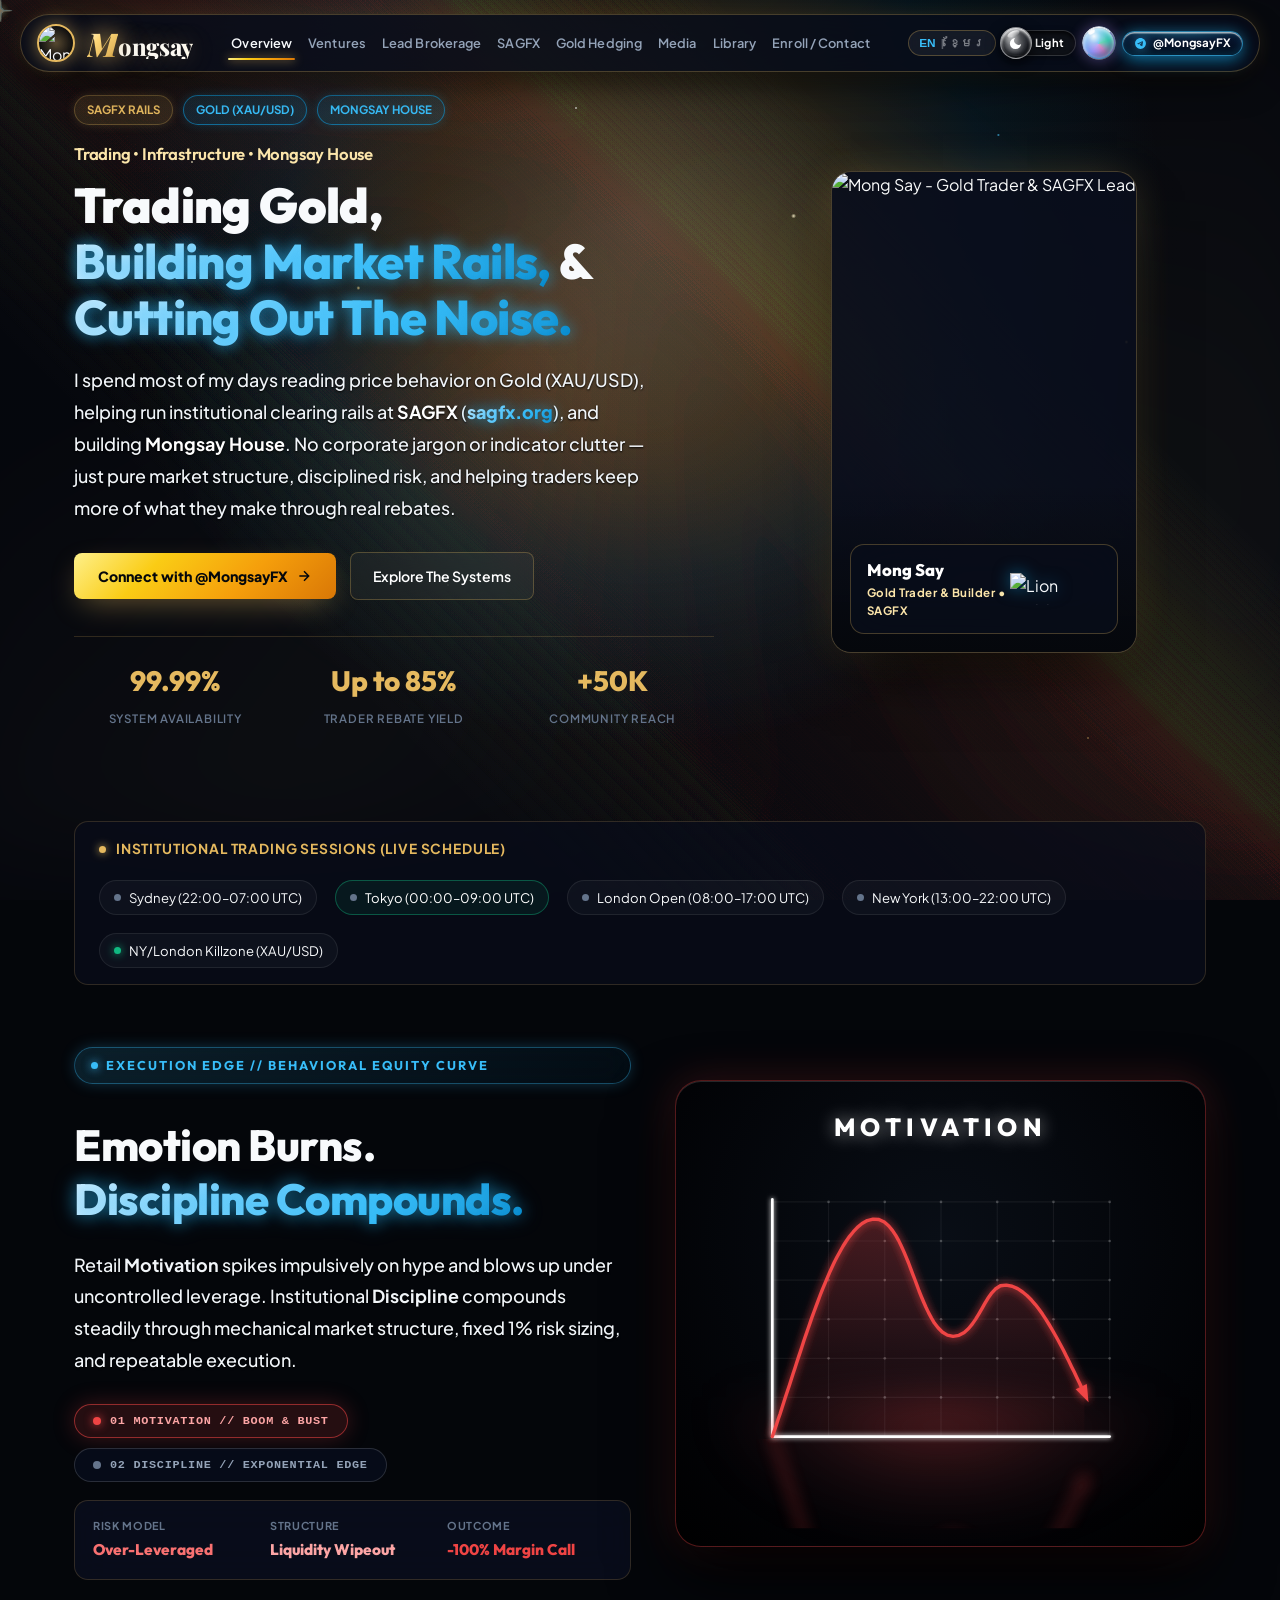
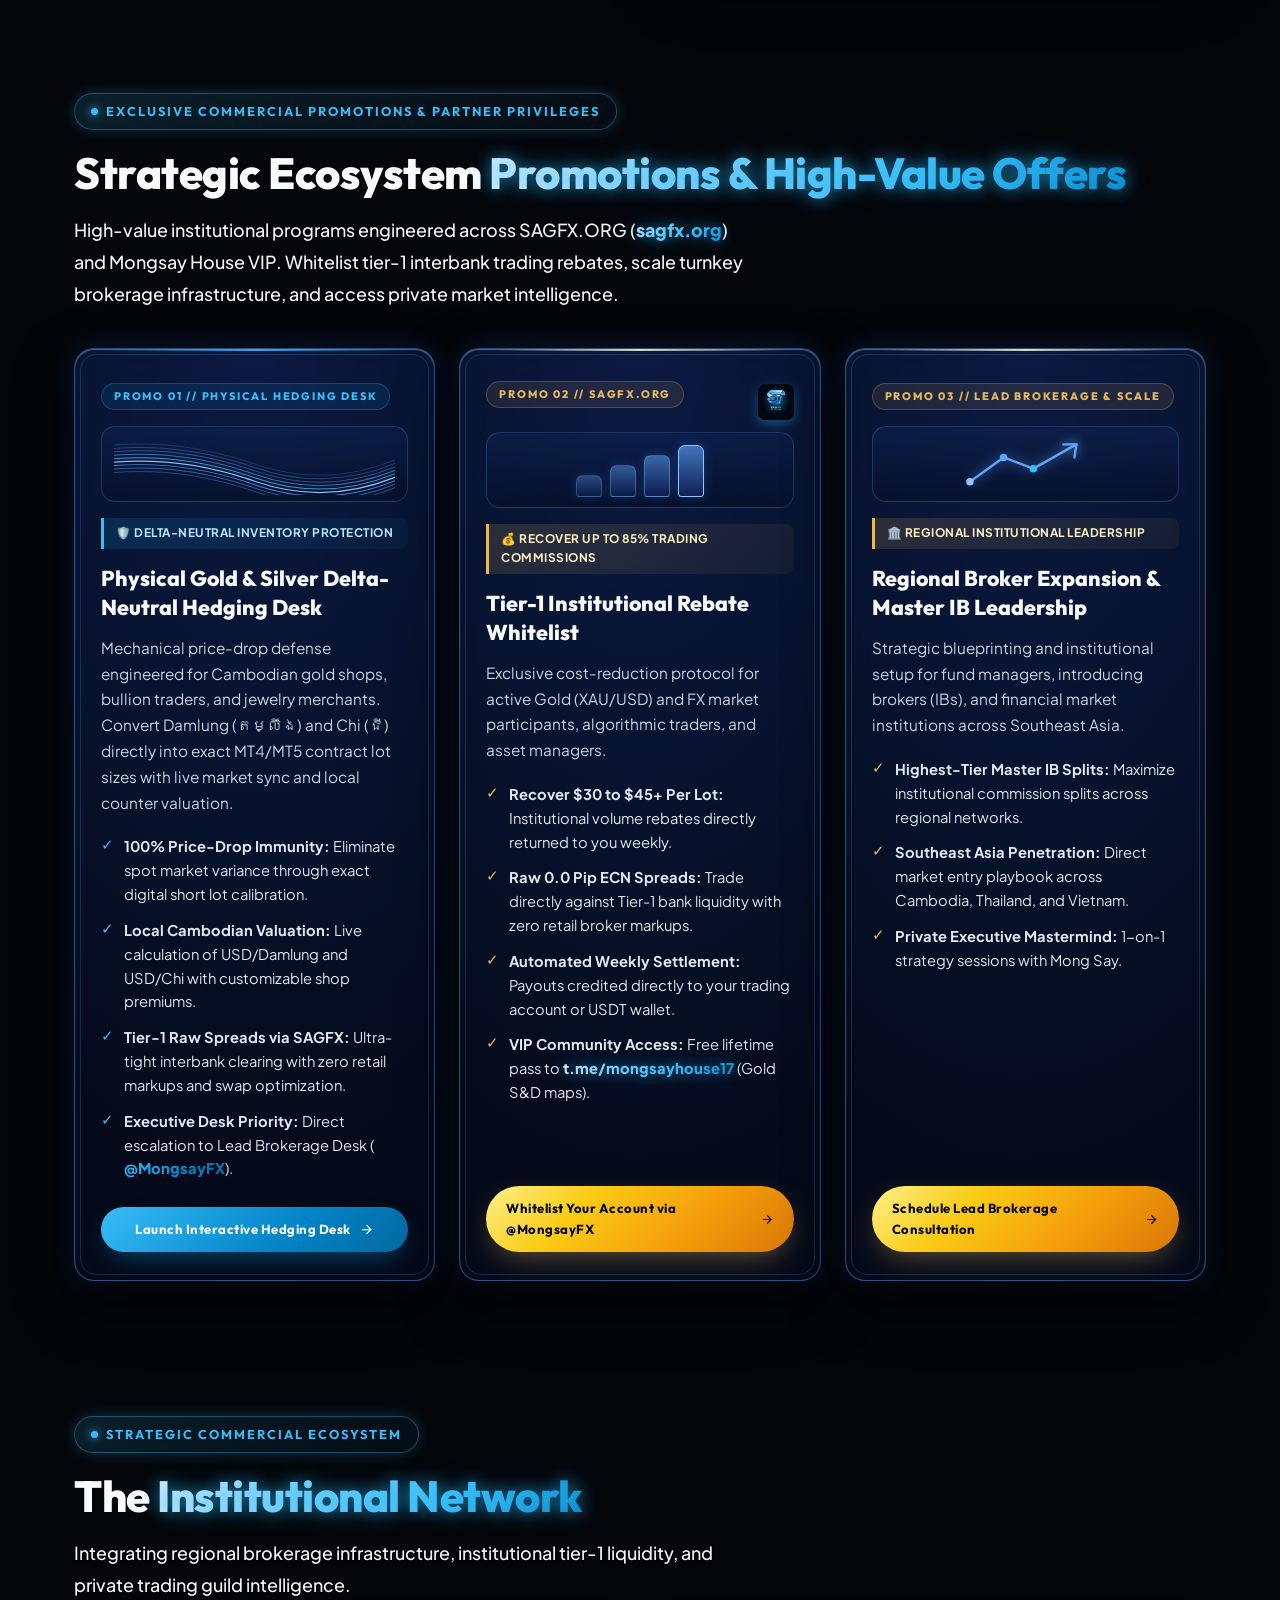
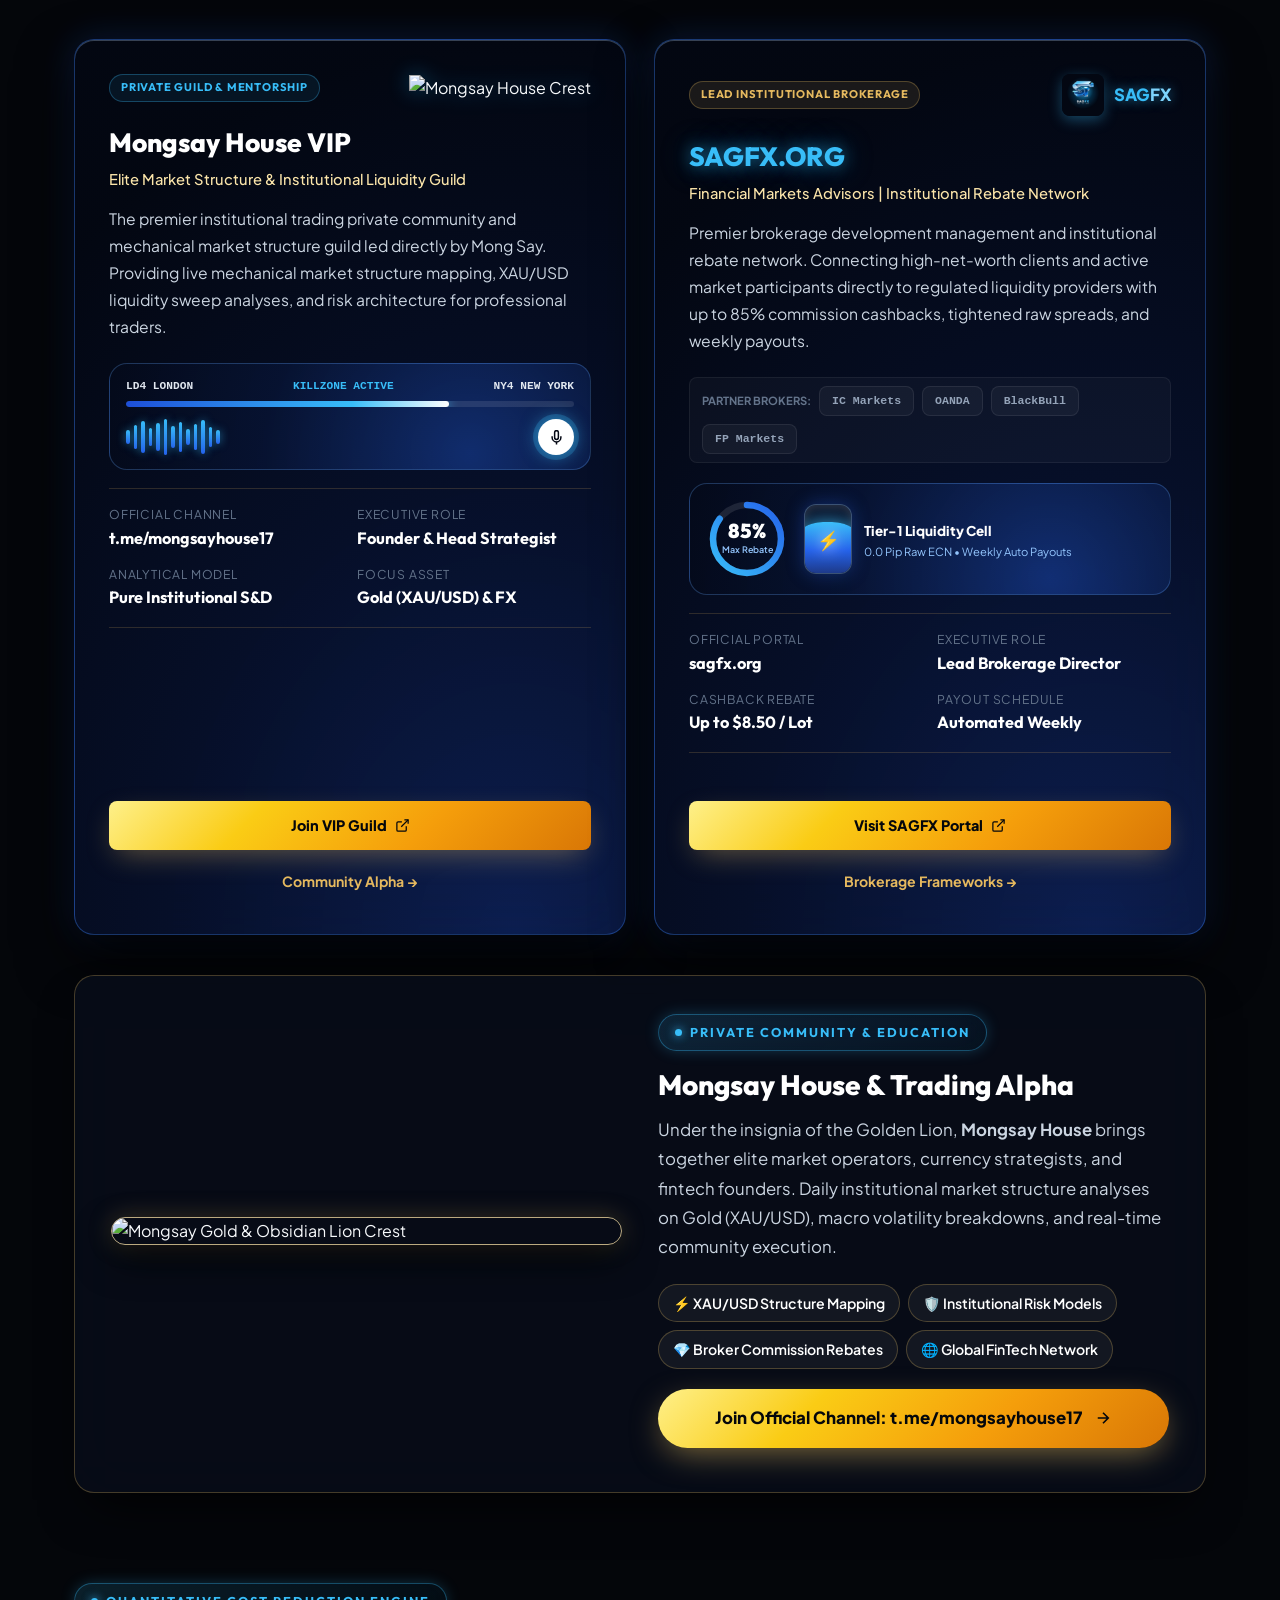
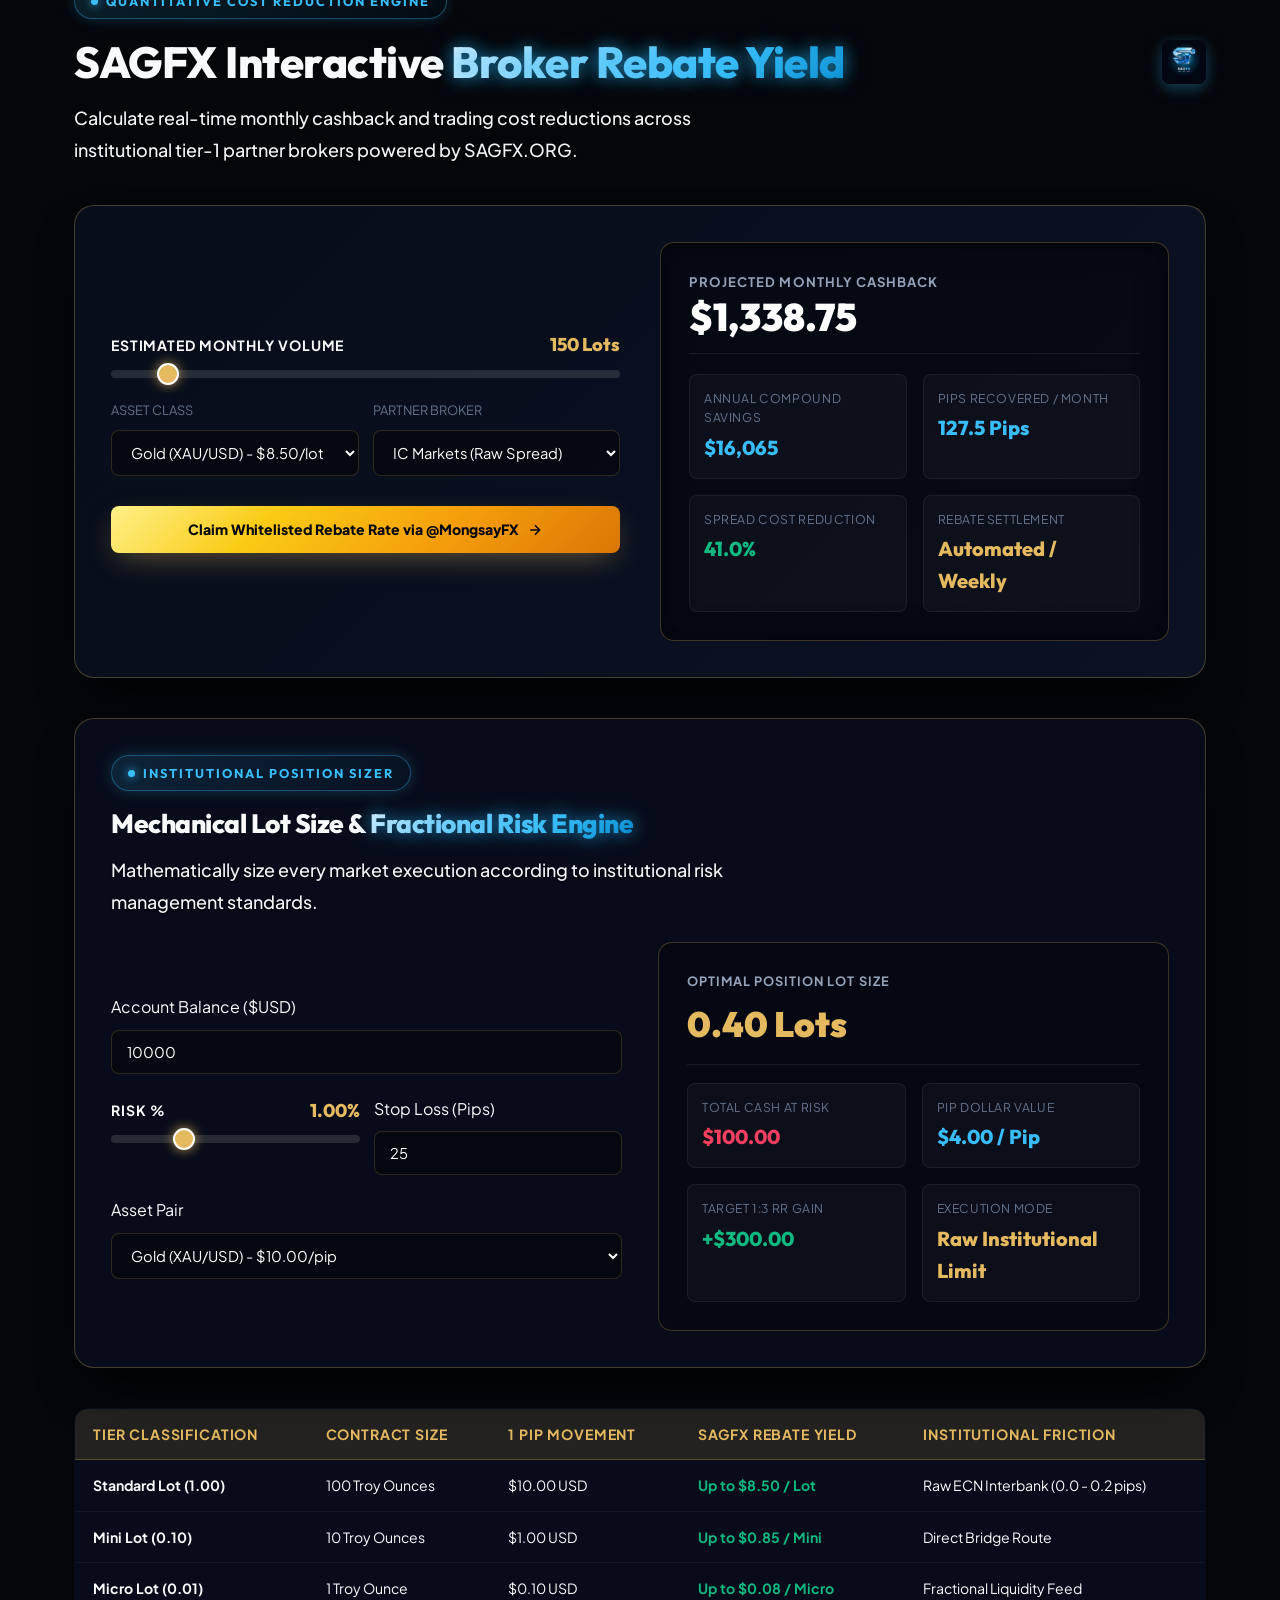
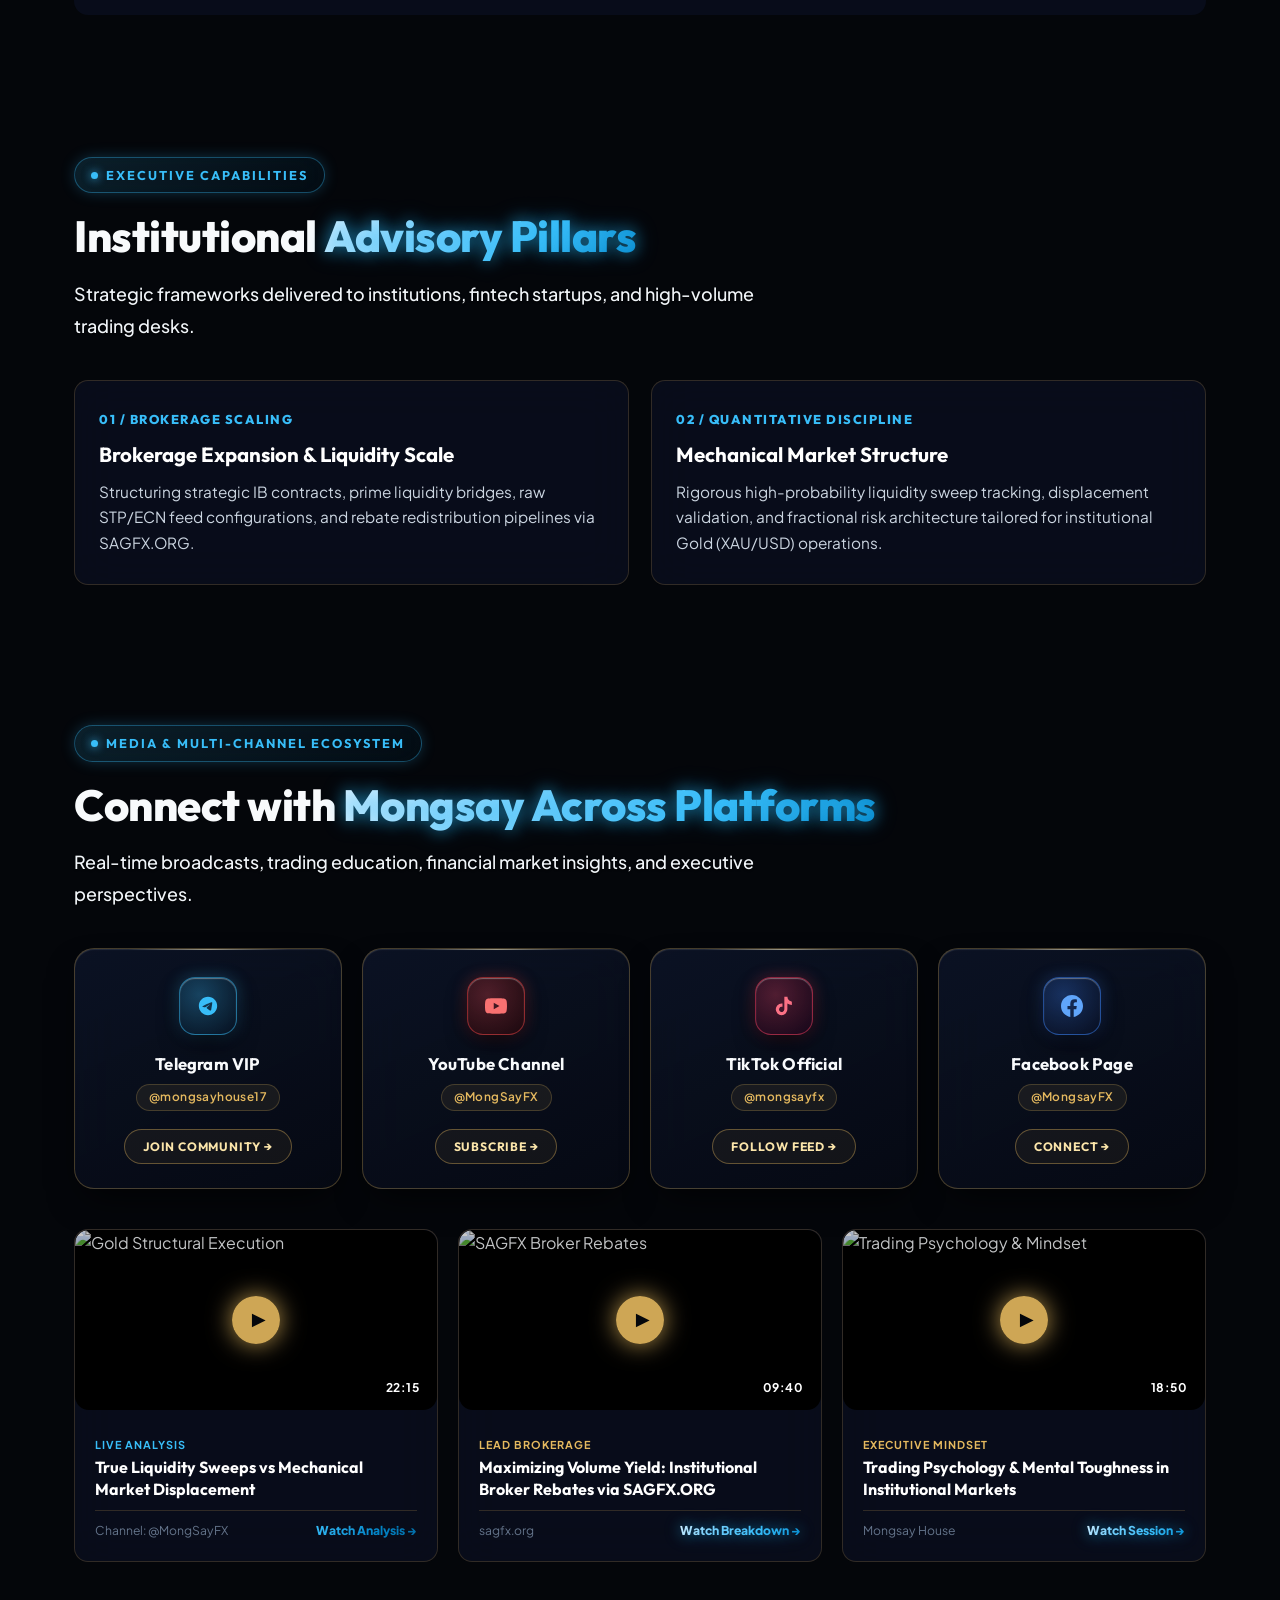
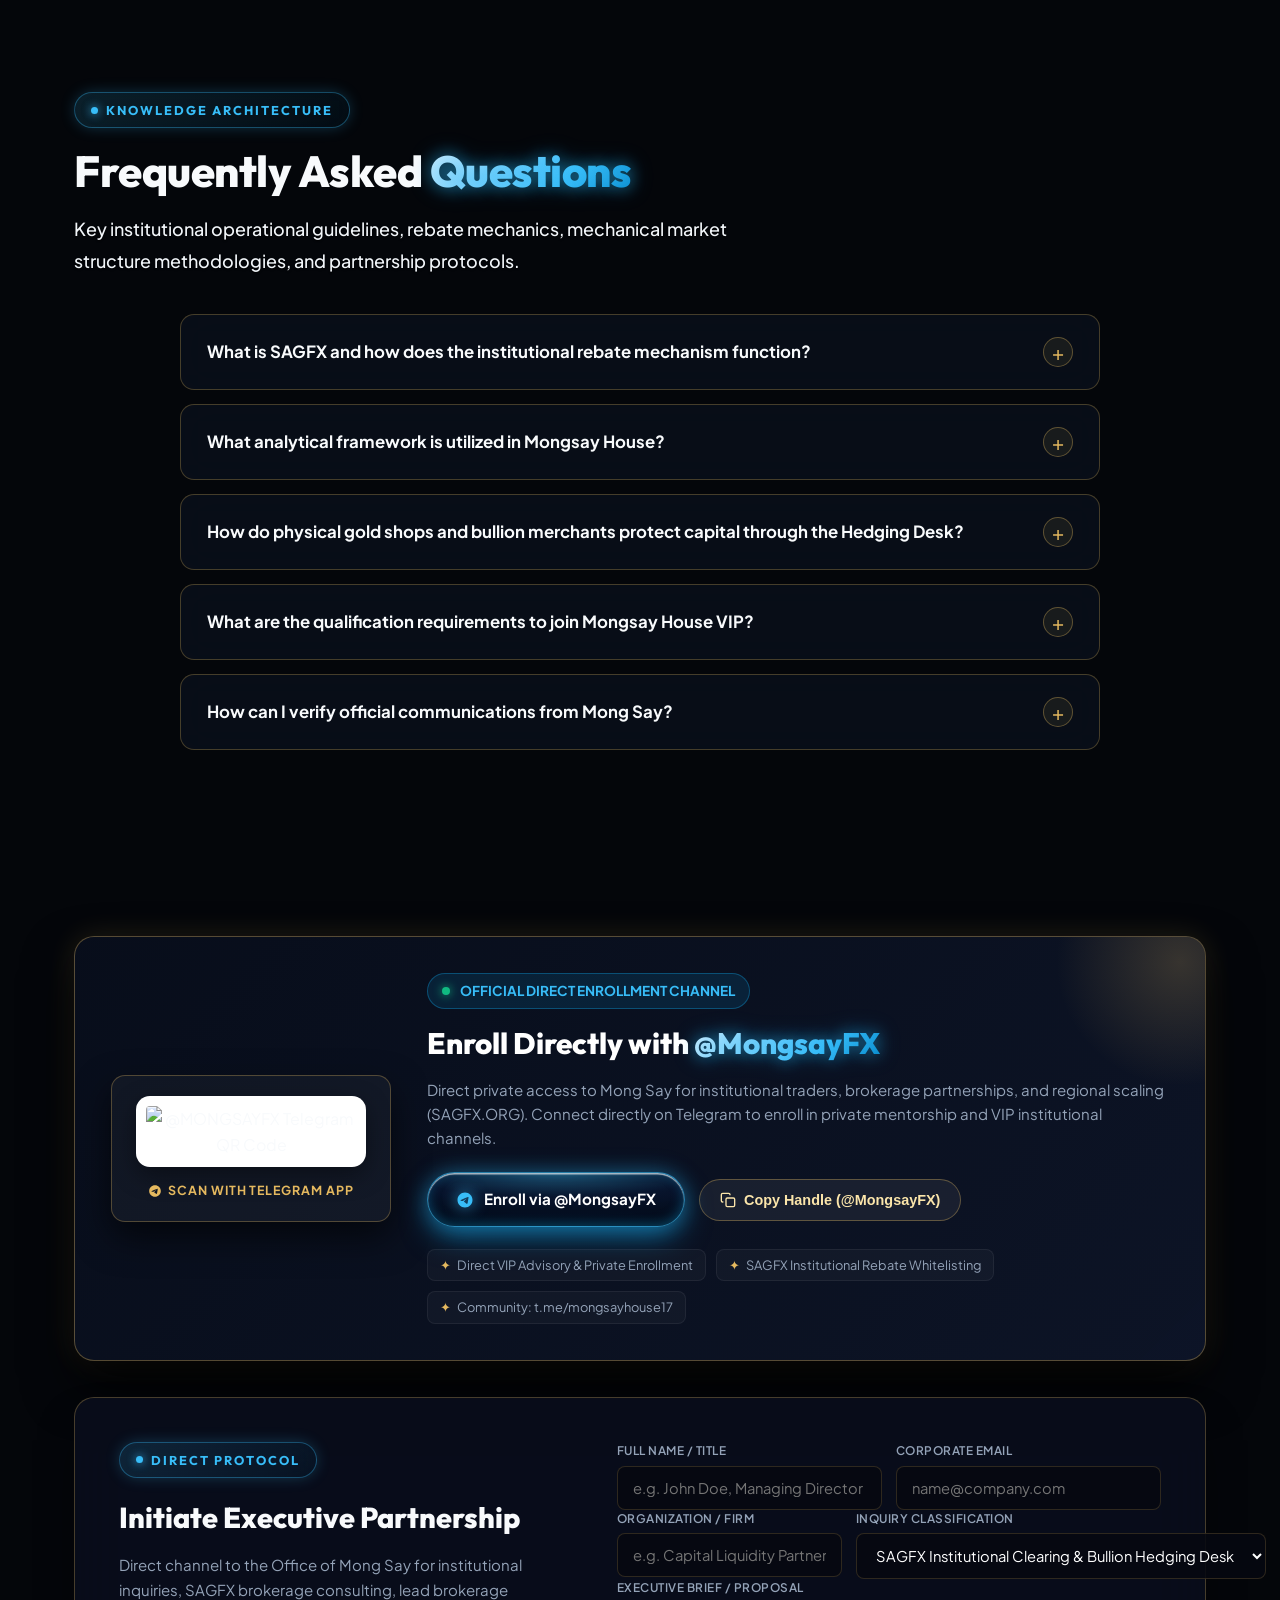
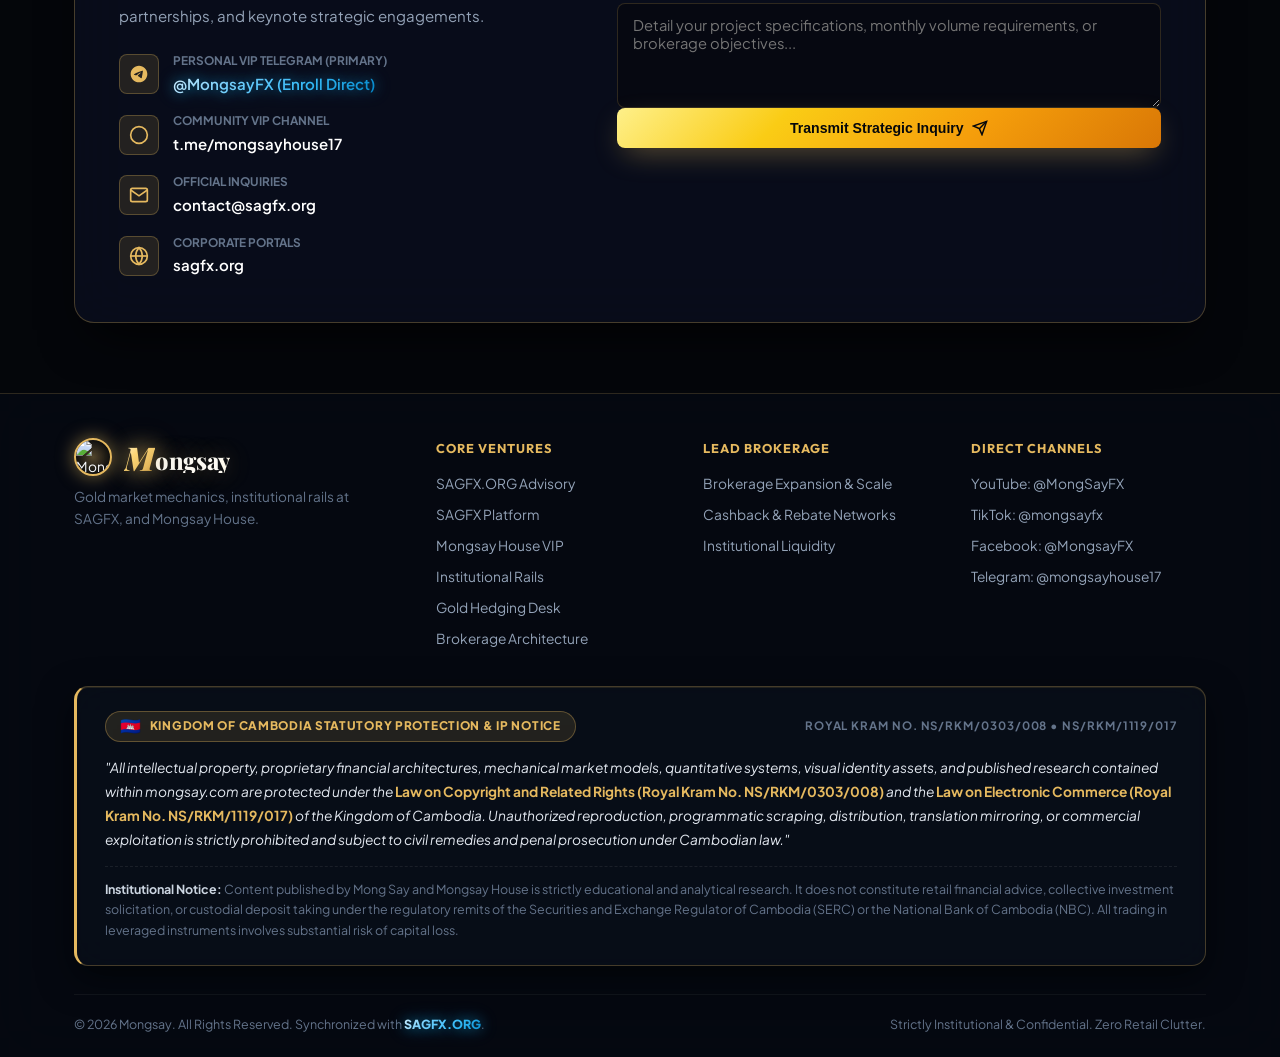
==== commit 08f1b944: "fix(ui): fix WebKit square clip-path leak on FX fluid bubble sphere" ====
--- a/index.html
+++ b/index.html
@@ -9,7 +9,7 @@
   <link rel="preconnect" href="https://fonts.googleapis.com">
   <link rel="preconnect" href="https://fonts.gstatic.com" crossorigin>
   <link href="https://fonts.googleapis.com/css2?family=Cinzel:wght@600;700;800;900&family=Cormorant+Garamond:ital,wght@0,600;0,700;1,600;1,700&family=Kantumruy+Pro:wght@400;500;600;700;800&family=Outfit:wght@400;500;600;700;800;900&family=Playfair+Display:ital,wght@0,600;0,700;0,800;0,900;1,700&family=Plus+Jakarta+Sans:wght@300;400;500;600;700;800&display=swap" rel="stylesheet">
-  <link rel="stylesheet" href="styles.css?v=3.8.8">
+  <link rel="stylesheet" href="styles.css?v=3.8.9">
 </head>
 <body>
 
@@ -617,7 +617,7 @@
             <div>
               <div style="display: flex; align-items: center; justify-content: space-between; margin-bottom: 8px;">
                 <div class="promo-ribbon" data-i18n="promo_2_ribbon">PROMO 02 // SAGFX.ORG</div>
-                <img src="assets/sagfx-3d-logo.jpg?v=3.8.8" alt="SAGFX 3D Official Emblem" style="height: 36px; width: 36px; border-radius: 8px; object-fit: contain; box-shadow: 0 4px 12px rgba(56, 189, 248, 0.35);">
+                <img src="assets/sagfx-3d-logo.jpg?v=3.8.9" alt="SAGFX 3D Official Emblem" style="height: 36px; width: 36px; border-radius: 8px; object-fit: contain; box-shadow: 0 4px 12px rgba(56, 189, 248, 0.35);">
               </div>
               <div class="pin-feature-visual" aria-hidden="true">
                 <div class="pin-step-bars-wrap">
@@ -770,7 +770,7 @@
               <div class="venture-header">
                 <span class="venture-badge-role" data-i18n="venture_2_role">Lead Institutional Brokerage</span>
                 <div style="display: flex; align-items: center; gap: 10px;">
-                  <img src="assets/sagfx-3d-logo.jpg?v=3.8.8" alt="SAGFX 3D Official Emblem" style="height: 42px; width: 42px; border-radius: 8px; object-fit: contain; box-shadow: 0 4px 14px rgba(56, 189, 248, 0.35);">
+                  <img src="assets/sagfx-3d-logo.jpg?v=3.8.9" alt="SAGFX 3D Official Emblem" style="height: 42px; width: 42px; border-radius: 8px; object-fit: contain; box-shadow: 0 4px 14px rgba(56, 189, 248, 0.35);">
                   <span style="font-weight: 800; font-size: 1.05rem; color: #38bdf8; text-shadow: 0 0 12px rgba(56, 189, 248, 0.6);">SAG<span style="color: #7dd3fc;">FX</span></span>
                 </div>
               </div>
@@ -879,7 +879,7 @@
         <div class="section-tag"><span class="dot"></span> <span data-i18n="calc_tag">QUANTITATIVE COST REDUCTION ENGINE</span></div>
         <div style="display: flex; align-items: center; justify-content: space-between; flex-wrap: wrap; gap: 16px; margin-bottom: 12px;">
           <h2 class="section-title" style="margin-bottom: 0;" data-i18n="calc_title">SAGFX Interactive <span class="gold-gradient-text">Broker Rebate Yield</span></h2>
-          <img src="assets/sagfx-3d-logo.jpg?v=3.8.8" alt="SAGFX 3D Official Emblem" style="height: 44px; width: 44px; border-radius: 8px; object-fit: contain; box-shadow: 0 4px 15px rgba(56, 189, 248, 0.35);">
+          <img src="assets/sagfx-3d-logo.jpg?v=3.8.9" alt="SAGFX 3D Official Emblem" style="height: 44px; width: 44px; border-radius: 8px; object-fit: contain; box-shadow: 0 4px 15px rgba(56, 189, 248, 0.35);">
         </div>
         <p class="section-desc" data-i18n="calc_desc">
           Calculate real-time monthly cashback and trading cost reductions across institutional tier-1 partner brokers powered by SAGFX.ORG.
@@ -1528,6 +1528,6 @@
     </div>
   </div>
 
-  <script src="script.js?v=3.8.8"></script>
+  <script src="script.js?v=3.8.9"></script>
 </body>
 </html>
--- a/styles.css
+++ b/styles.css
@@ -1118,11 +1118,16 @@
   height: 100%;
   border-radius: 50%;
   overflow: hidden;
+  isolation: isolate;
+  transform: translateZ(0);
+  -webkit-mask-image: -webkit-radial-gradient(white, black);
+  mask-image: radial-gradient(white, black);
+  clip-path: circle(50% at 50% 50%);
+  -webkit-clip-path: circle(50% at 50% 50%);
   box-shadow: 
     0 4px 14px rgba(0, 0, 0, 0.6),
     0 0 12px rgba(56, 189, 248, 0.45),
     inset 0 0 1px 1.5px rgba(255, 255, 255, 0.65);
-  transform-style: preserve-3d;
   transition: all 0.5s cubic-bezier(0.16, 1, 0.3, 1);
   display: block;
 }
@@ -1130,8 +1135,12 @@
 /* Swirling Chromatic Liquid Core */
 .fx-toggle .bubble-fluid-core {
   position: absolute;
-  inset: -45%;
+  inset: 0.5px;
   border-radius: 50%;
+  clip-path: circle(50% at 50% 50%);
+  -webkit-clip-path: circle(50% at 50% 50%);
+  -webkit-mask-image: radial-gradient(circle, #000 62%, transparent 71%);
+  mask-image: radial-gradient(circle, #000 62%, transparent 71%);
   background: conic-gradient(
     from 0deg,
     #38bdf8 0deg,
@@ -1141,17 +1150,14 @@
     #60a5fa 288deg,
     #38bdf8 360deg
   );
-  filter: blur(4px);
-  opacity: 0.88;
+  opacity: 0.92;
   animation: rotateFluidSwirl 4.5s linear infinite;
-  mix-blend-mode: screen;
   display: block;
 }
 
 @keyframes rotateFluidSwirl {
-  0% { transform: rotate(0deg) scale(1); }
-  50% { transform: rotate(180deg) scale(1.08); }
-  100% { transform: rotate(360deg) scale(1); }
+  0% { transform: rotate(0deg); }
+  100% { transform: rotate(360deg); }
 }
 
 /* Internal Depth & Specular Meniscus */
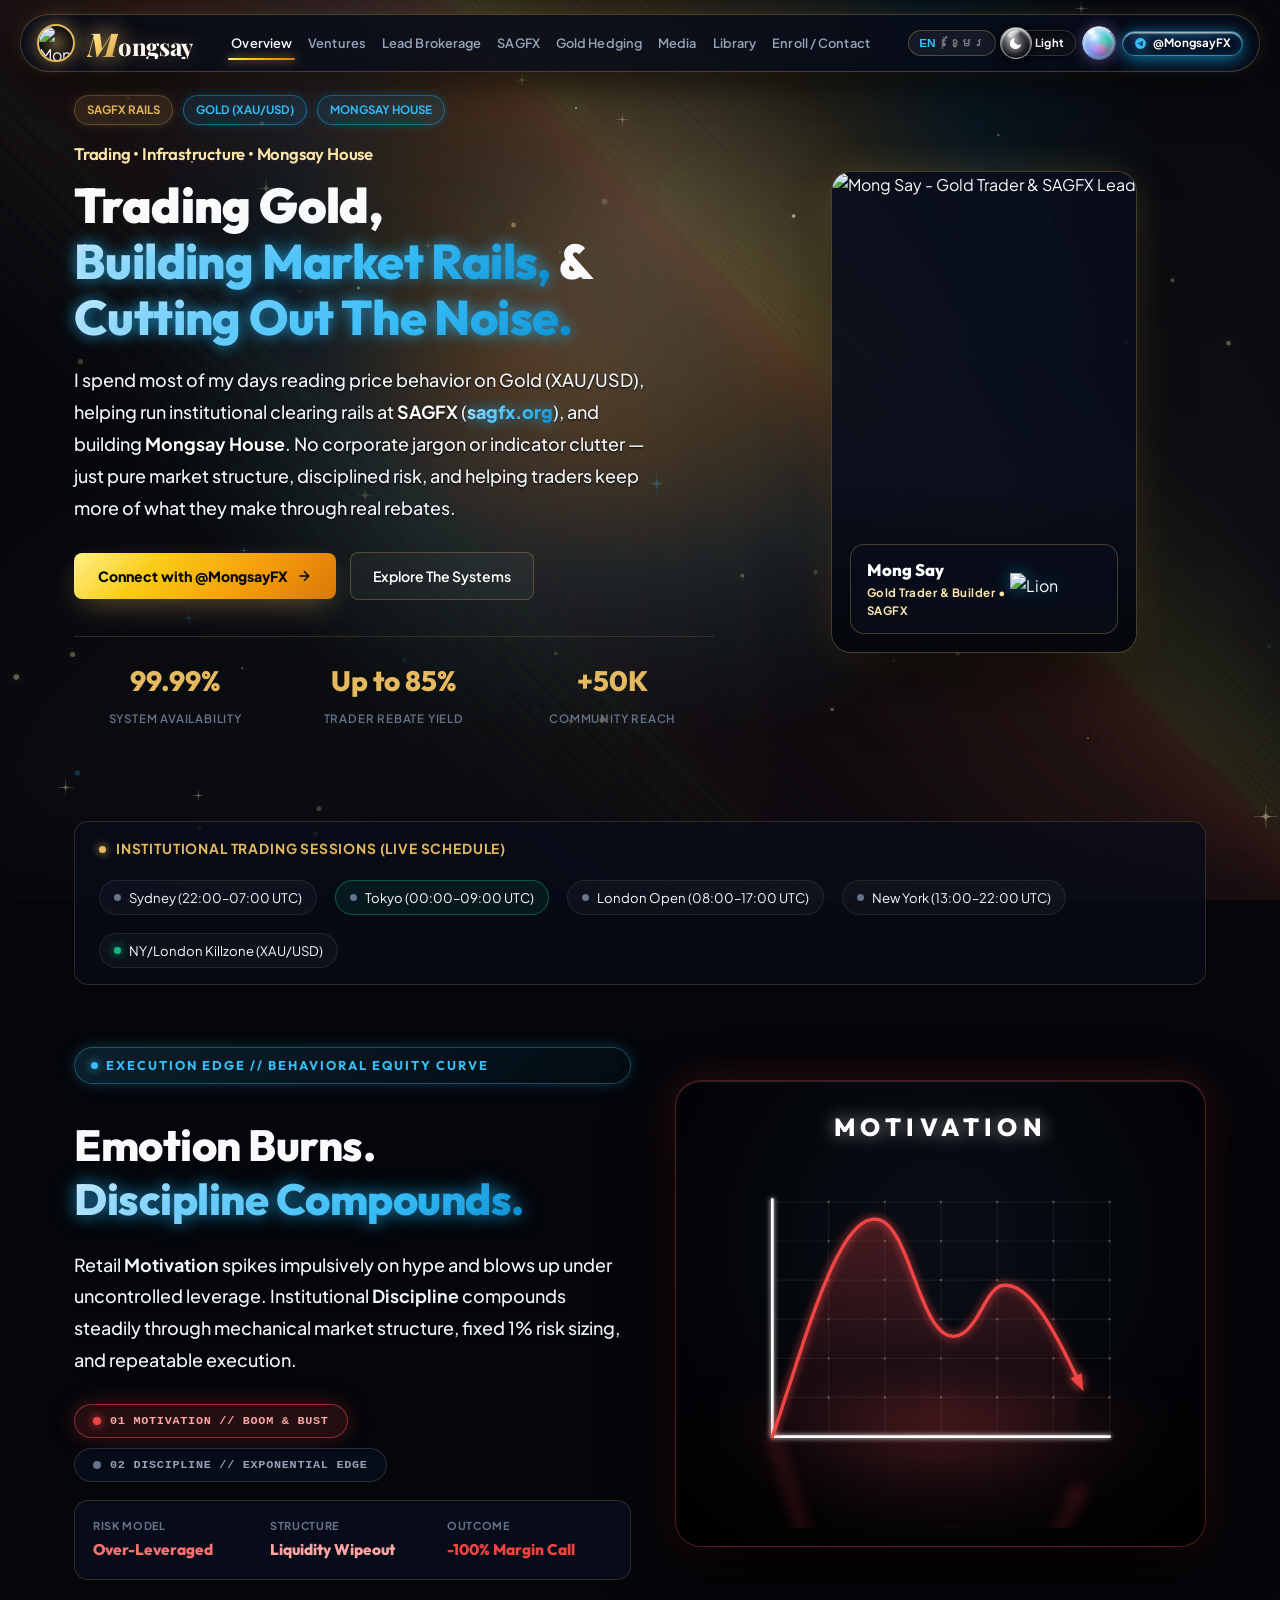
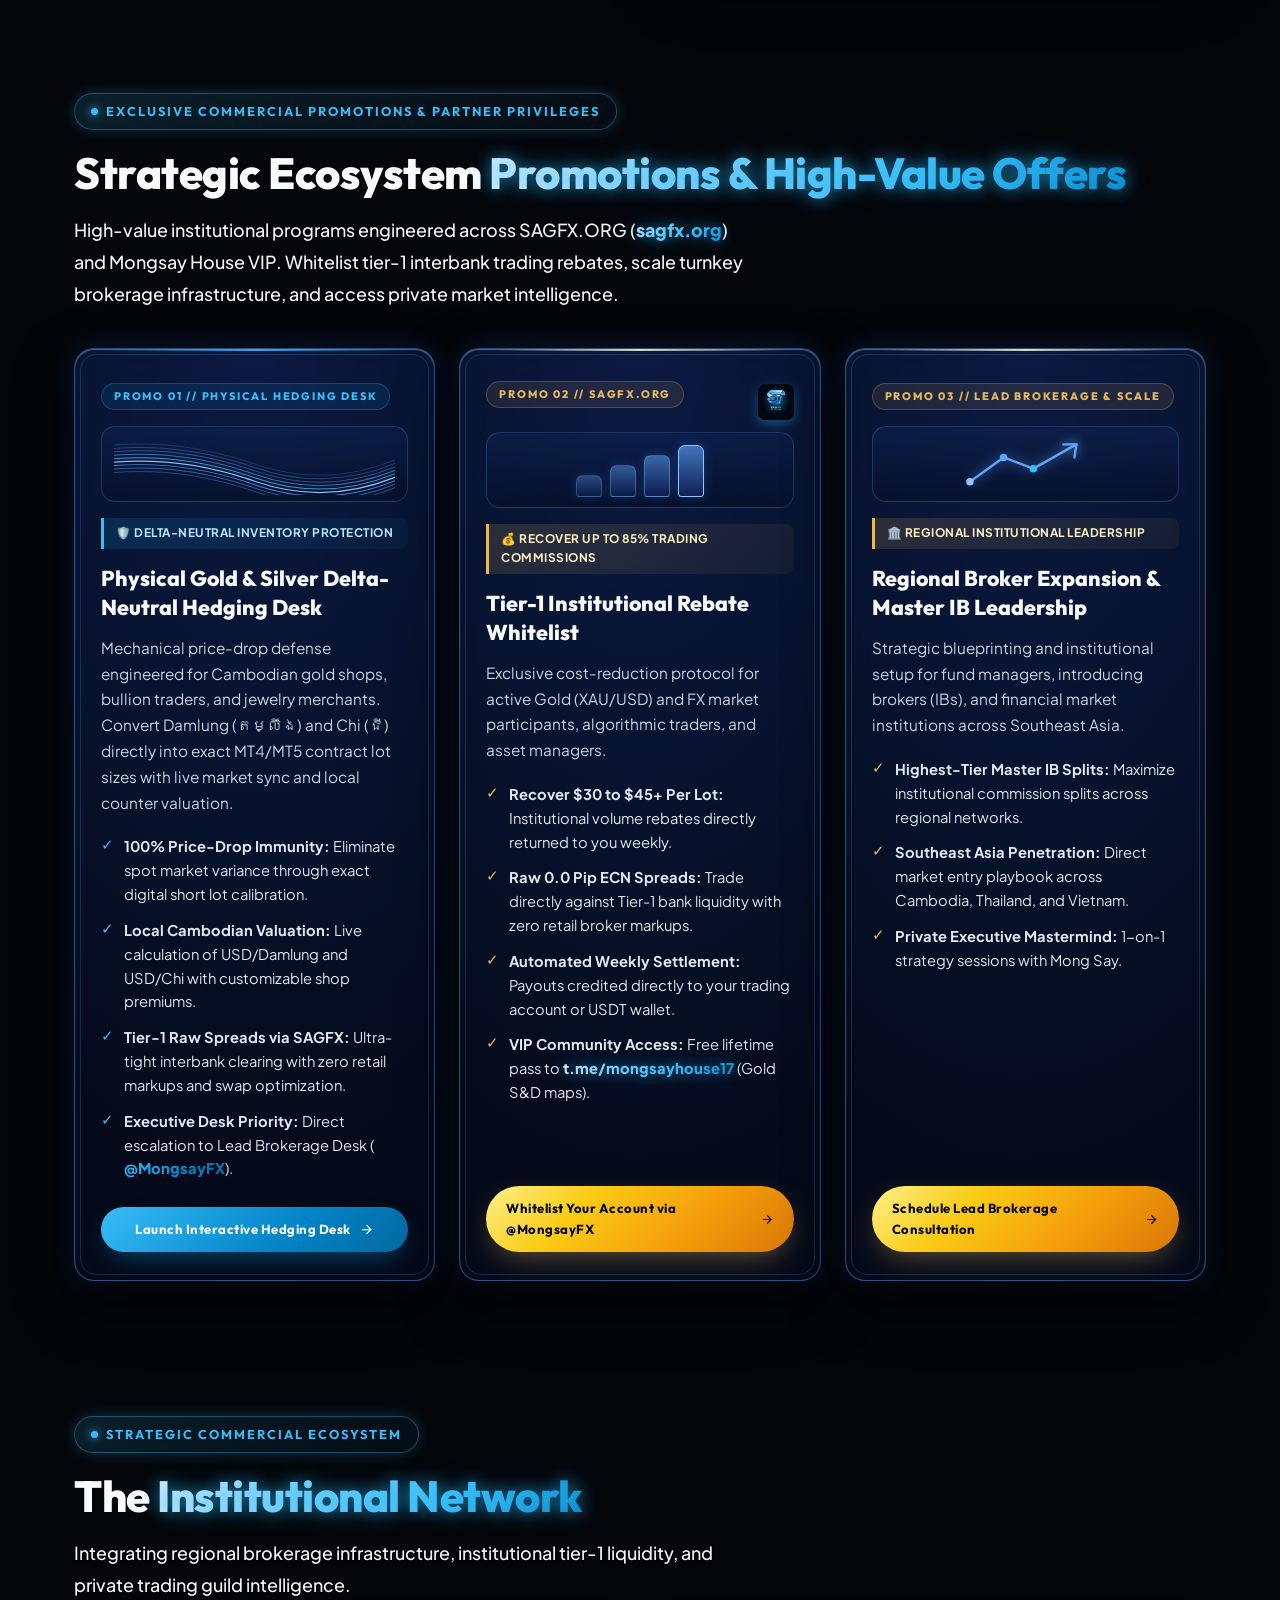
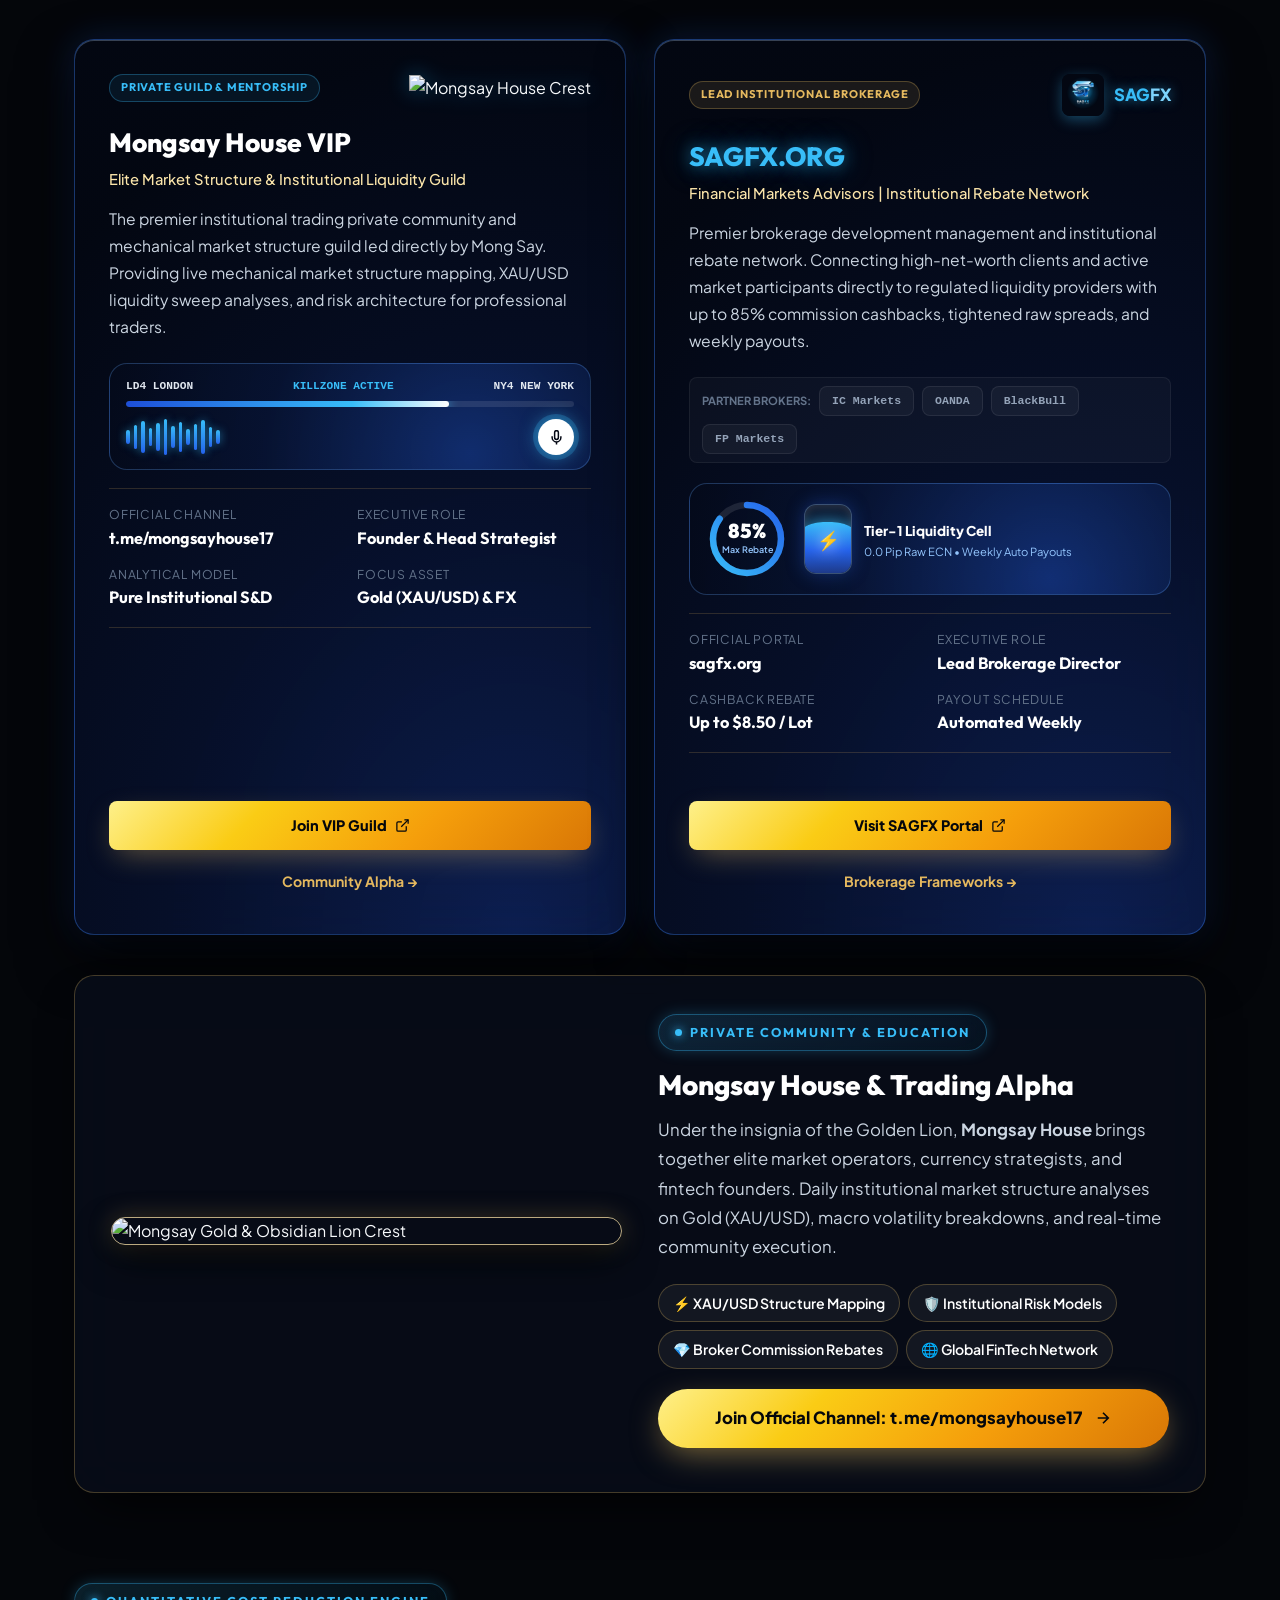
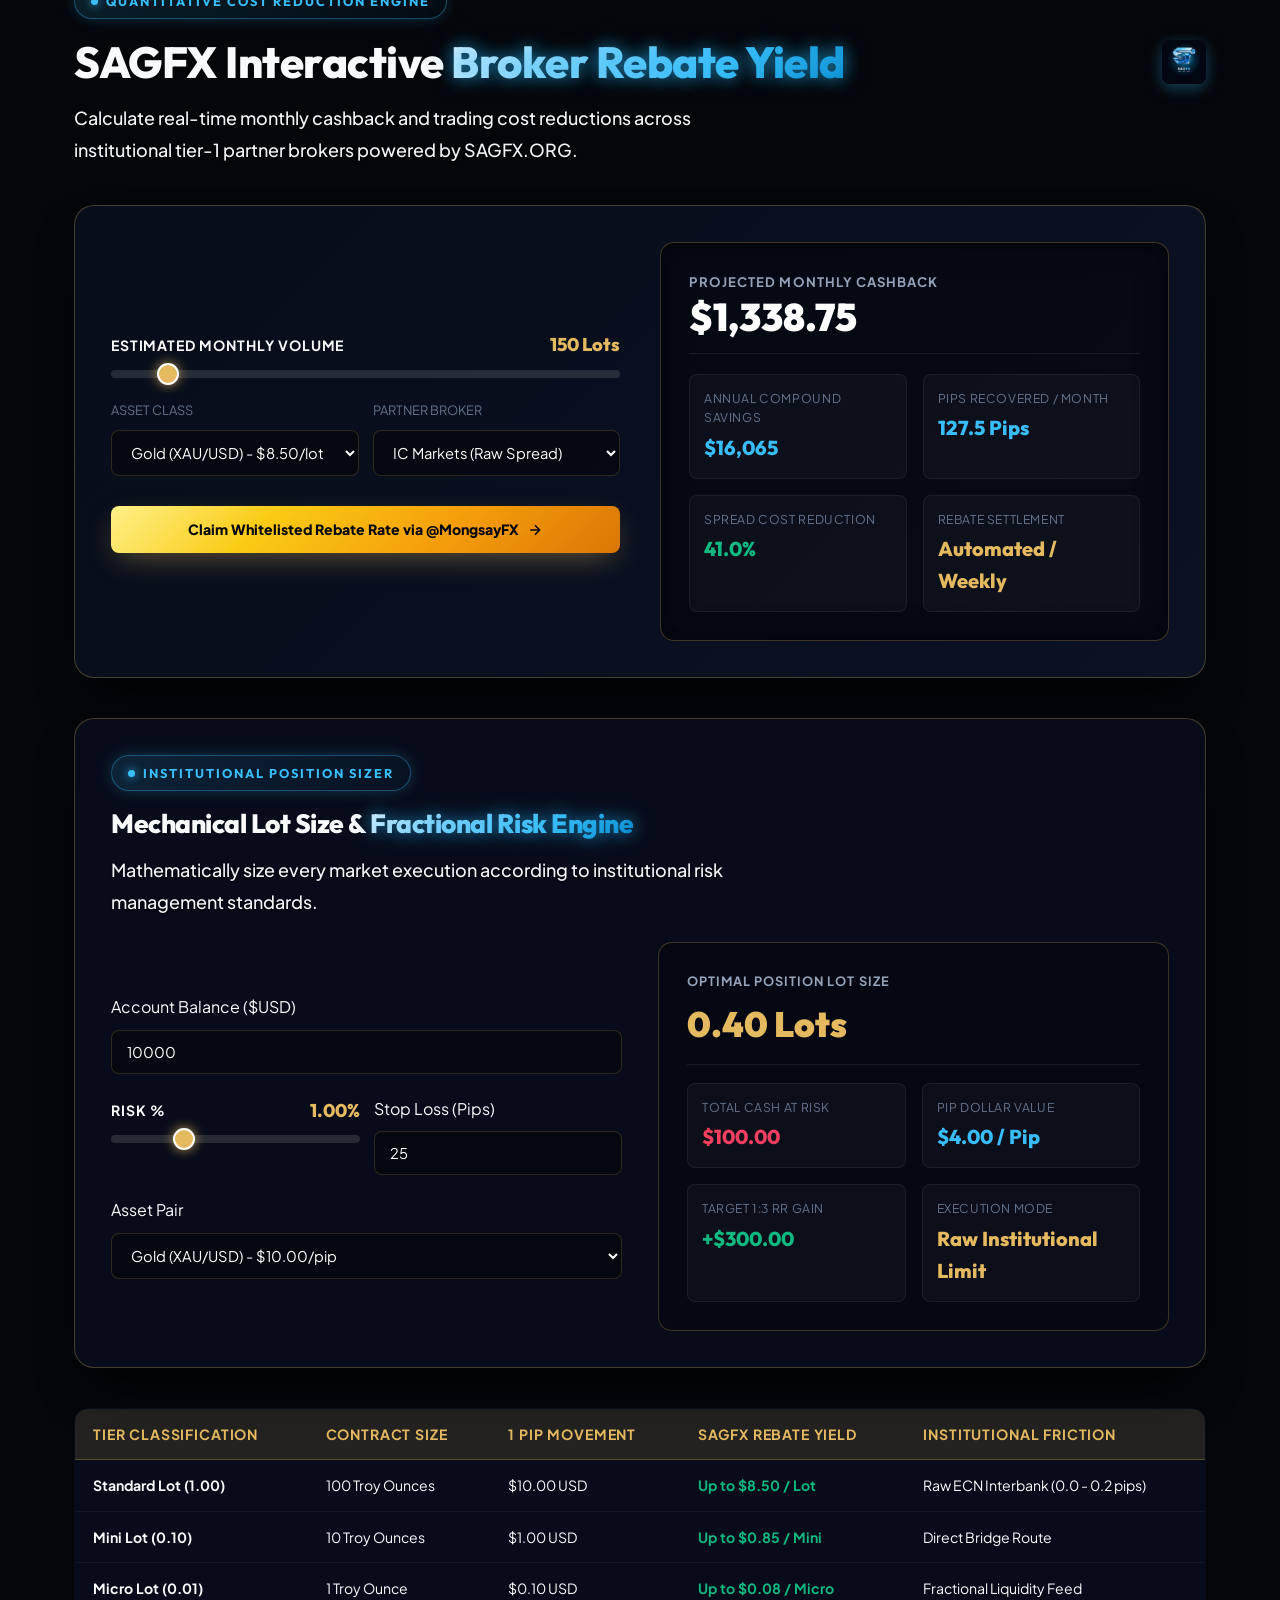
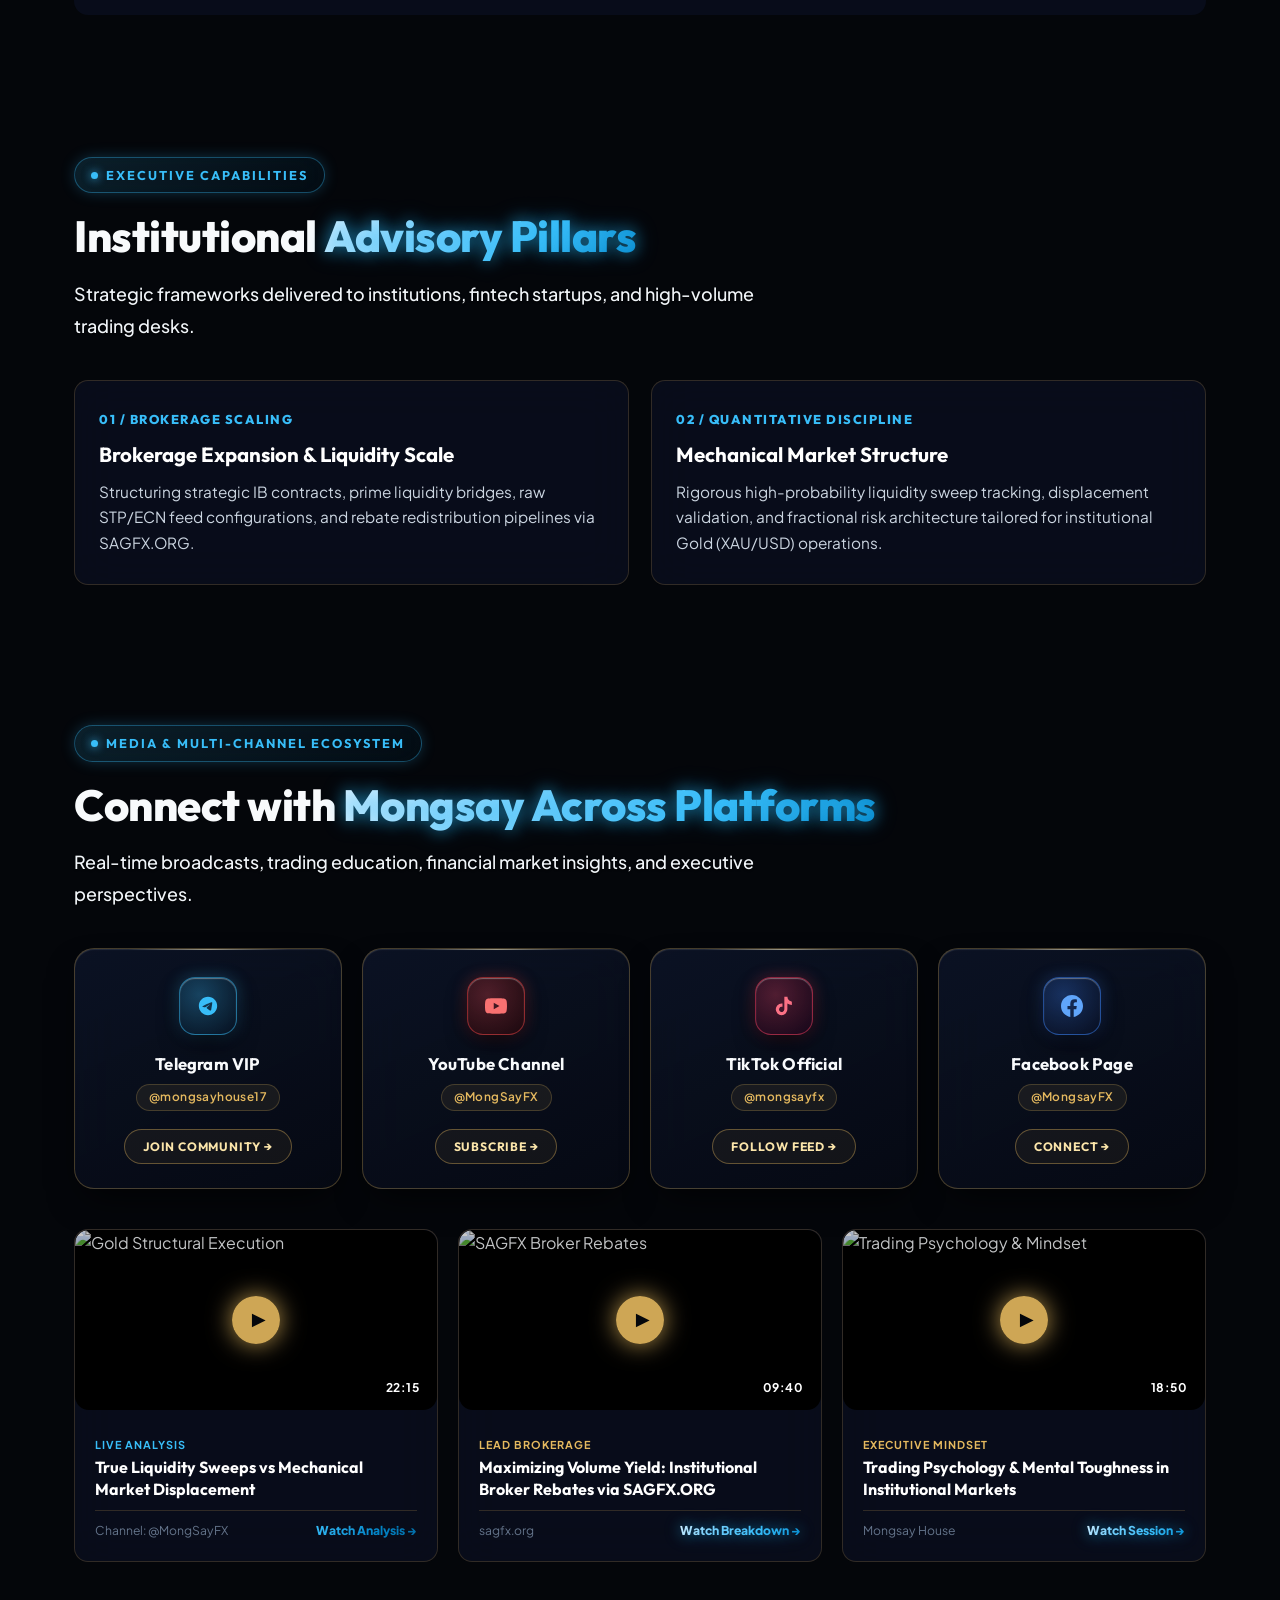
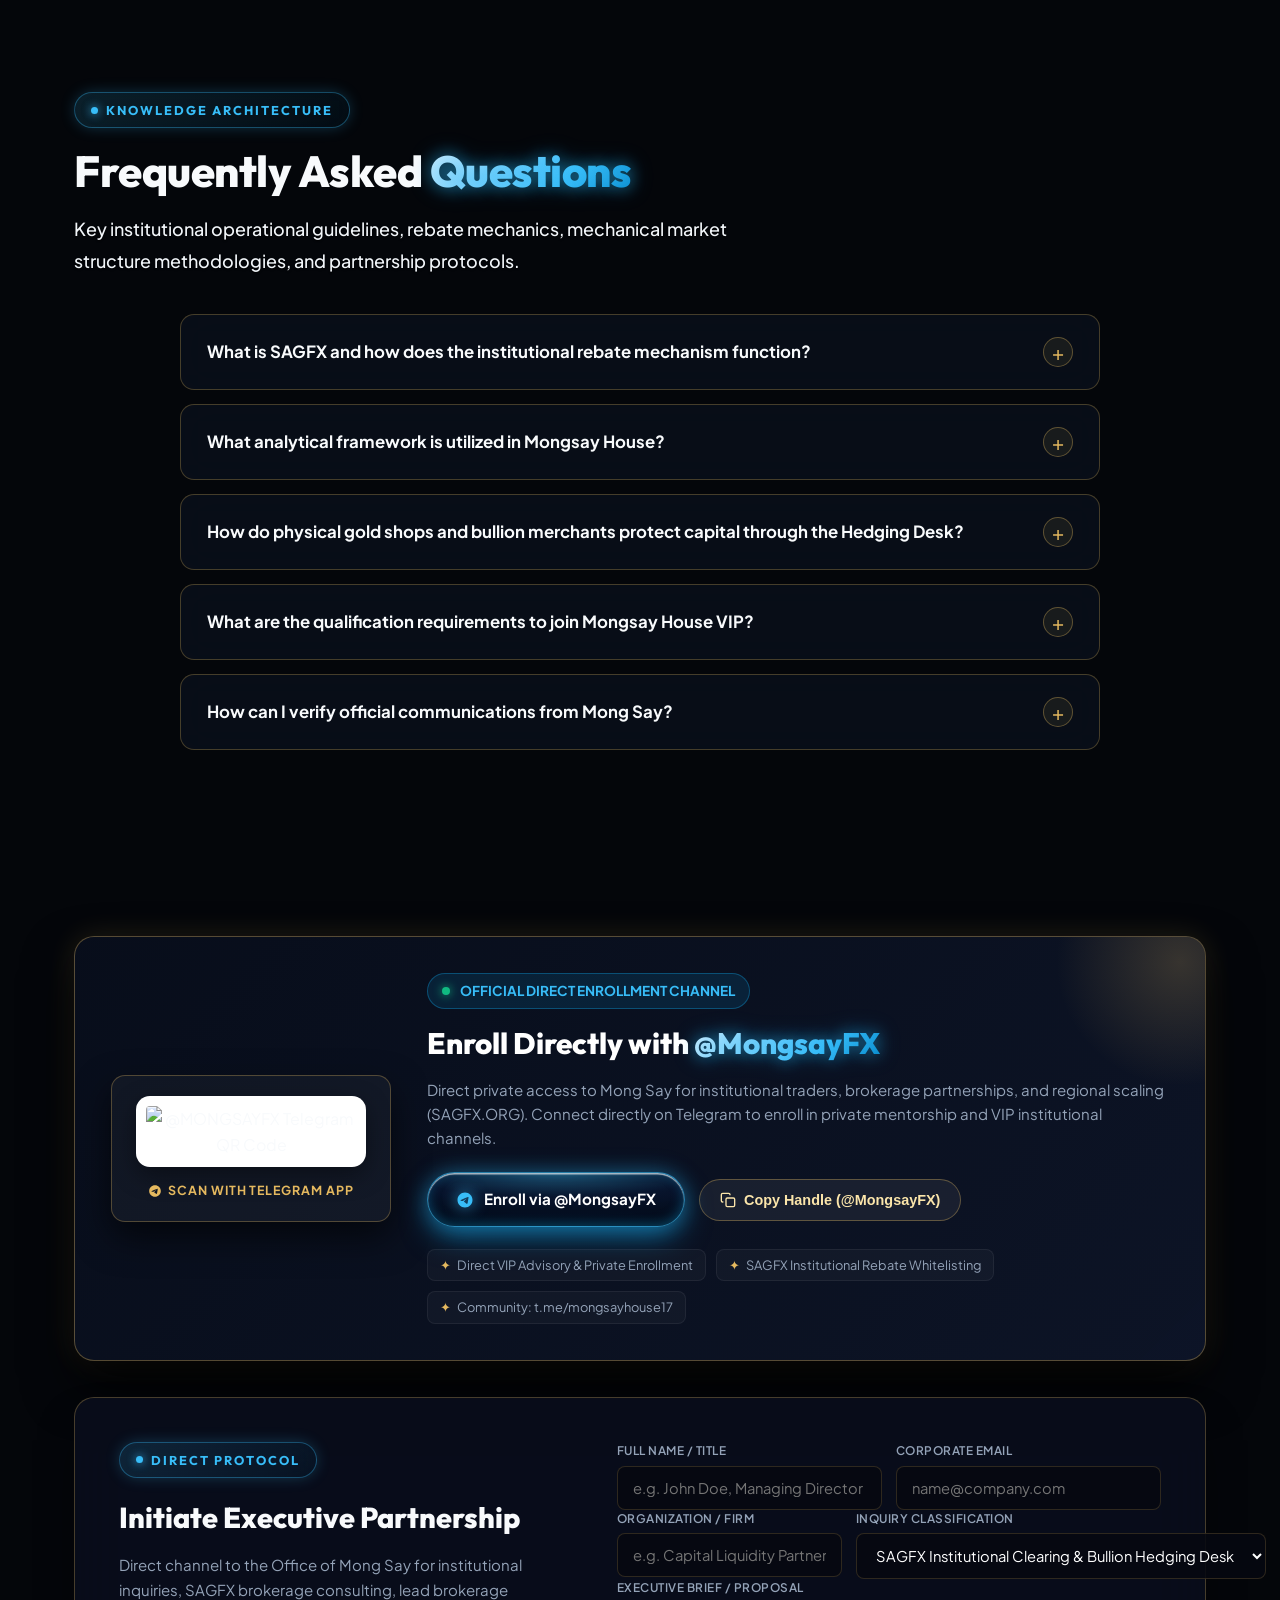
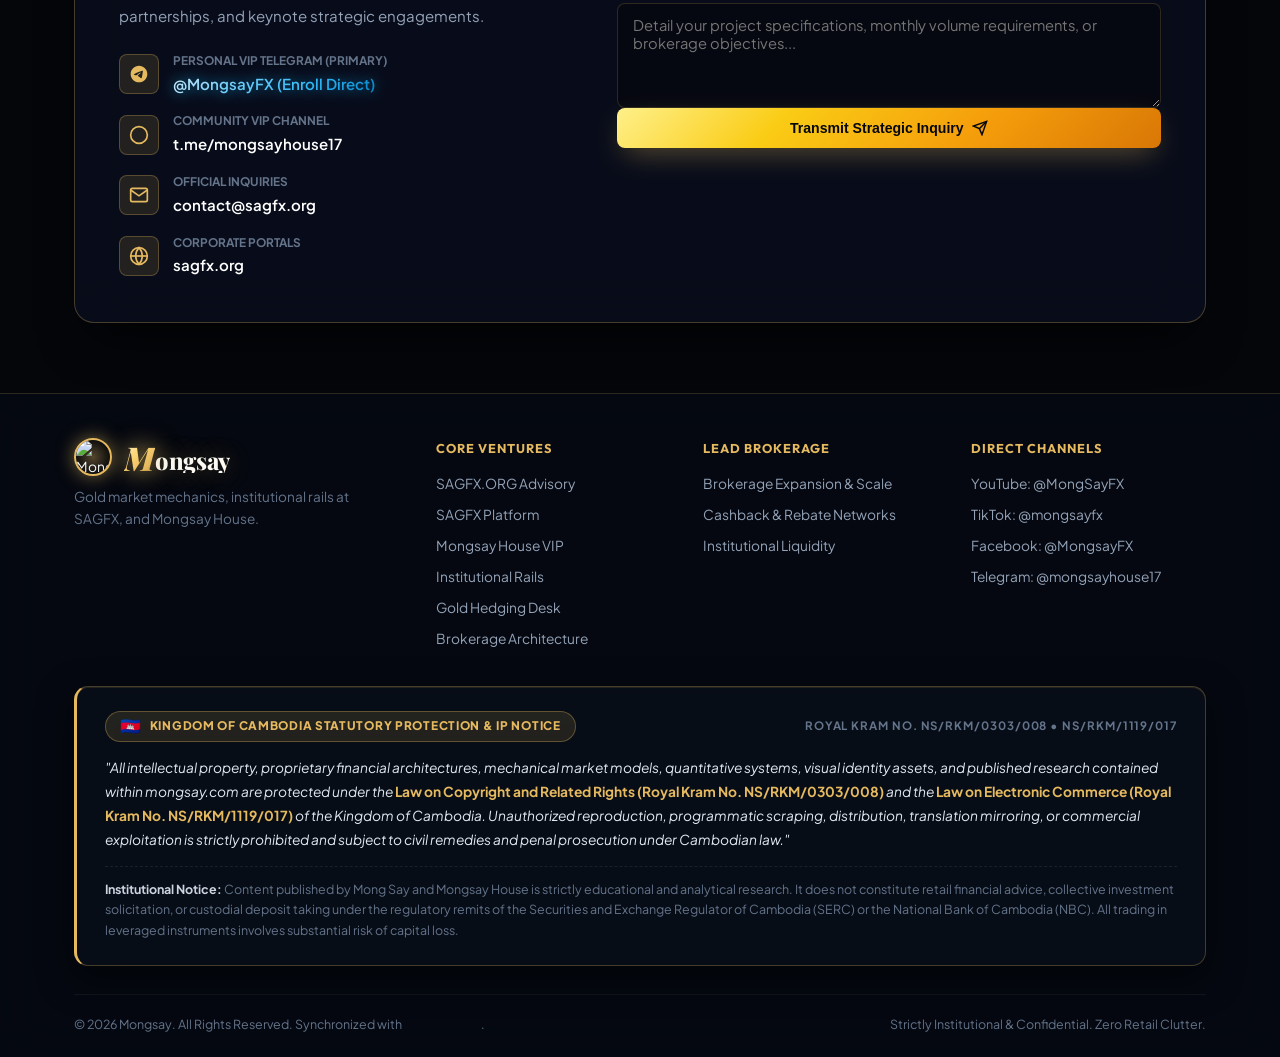
==== commit 00a3628e: "feat(hedging): replace duplicate monitor stack with interactive delta-neutral equilibrium chamber" ====
--- a/index.html
+++ b/index.html
@@ -9,7 +9,7 @@
   <link rel="preconnect" href="https://fonts.googleapis.com">
   <link rel="preconnect" href="https://fonts.gstatic.com" crossorigin>
   <link href="https://fonts.googleapis.com/css2?family=Cinzel:wght@600;700;800;900&family=Cormorant+Garamond:ital,wght@0,600;0,700;1,600;1,700&family=Kantumruy+Pro:wght@400;500;600;700;800&family=Outfit:wght@400;500;600;700;800;900&family=Playfair+Display:ital,wght@0,600;0,700;0,800;0,900;1,700&family=Plus+Jakarta+Sans:wght@300;400;500;600;700;800&display=swap" rel="stylesheet">
-  <link rel="stylesheet" href="styles.css?v=3.8.9">
+  <link rel="stylesheet" href="styles.css?v=3.9.0">
 </head>
 <body>
 
@@ -617,7 +617,7 @@
             <div>
               <div style="display: flex; align-items: center; justify-content: space-between; margin-bottom: 8px;">
                 <div class="promo-ribbon" data-i18n="promo_2_ribbon">PROMO 02 // SAGFX.ORG</div>
-                <img src="assets/sagfx-3d-logo.jpg?v=3.8.9" alt="SAGFX 3D Official Emblem" style="height: 36px; width: 36px; border-radius: 8px; object-fit: contain; box-shadow: 0 4px 12px rgba(56, 189, 248, 0.35);">
+                <img src="assets/sagfx-3d-logo.jpg?v=3.9.0" alt="SAGFX 3D Official Emblem" style="height: 36px; width: 36px; border-radius: 8px; object-fit: contain; box-shadow: 0 4px 12px rgba(56, 189, 248, 0.35);">
               </div>
               <div class="pin-feature-visual" aria-hidden="true">
                 <div class="pin-step-bars-wrap">
@@ -770,7 +770,7 @@
               <div class="venture-header">
                 <span class="venture-badge-role" data-i18n="venture_2_role">Lead Institutional Brokerage</span>
                 <div style="display: flex; align-items: center; gap: 10px;">
-                  <img src="assets/sagfx-3d-logo.jpg?v=3.8.9" alt="SAGFX 3D Official Emblem" style="height: 42px; width: 42px; border-radius: 8px; object-fit: contain; box-shadow: 0 4px 14px rgba(56, 189, 248, 0.35);">
+                  <img src="assets/sagfx-3d-logo.jpg?v=3.9.0" alt="SAGFX 3D Official Emblem" style="height: 42px; width: 42px; border-radius: 8px; object-fit: contain; box-shadow: 0 4px 14px rgba(56, 189, 248, 0.35);">
                   <span style="font-weight: 800; font-size: 1.05rem; color: #38bdf8; text-shadow: 0 0 12px rgba(56, 189, 248, 0.6);">SAG<span style="color: #7dd3fc;">FX</span></span>
                 </div>
               </div>
@@ -879,7 +879,7 @@
         <div class="section-tag"><span class="dot"></span> <span data-i18n="calc_tag">QUANTITATIVE COST REDUCTION ENGINE</span></div>
         <div style="display: flex; align-items: center; justify-content: space-between; flex-wrap: wrap; gap: 16px; margin-bottom: 12px;">
           <h2 class="section-title" style="margin-bottom: 0;" data-i18n="calc_title">SAGFX Interactive <span class="gold-gradient-text">Broker Rebate Yield</span></h2>
-          <img src="assets/sagfx-3d-logo.jpg?v=3.8.9" alt="SAGFX 3D Official Emblem" style="height: 44px; width: 44px; border-radius: 8px; object-fit: contain; box-shadow: 0 4px 15px rgba(56, 189, 248, 0.35);">
+          <img src="assets/sagfx-3d-logo.jpg?v=3.9.0" alt="SAGFX 3D Official Emblem" style="height: 44px; width: 44px; border-radius: 8px; object-fit: contain; box-shadow: 0 4px 15px rgba(56, 189, 248, 0.35);">
         </div>
         <p class="section-desc" data-i18n="calc_desc">
           Calculate real-time monthly cashback and trading cost reductions across institutional tier-1 partner brokers powered by SAGFX.ORG.
@@ -1528,6 +1528,6 @@
     </div>
   </div>
 
-  <script src="script.js?v=3.8.9"></script>
+  <script src="script.js?v=3.9.0"></script>
 </body>
 </html>
--- a/styles.css
+++ b/styles.css
@@ -12132,3 +12132,303 @@
     height: 62px;
   }
 }
+
+/* ==========================================================================
+   GOLD HEDGING PAGE: INTERACTIVE DELTA-NEUTRAL EQUILIBRIUM CHAMBER
+   Unique quantitative physical vs digital balance engine (replaces monitor stack)
+   ========================================================================== */
+.hedge-quantum-chamber {
+  position: relative;
+  width: 100%;
+  max-width: 650px;
+  margin: 0 auto;
+  border-radius: 26px;
+  background: radial-gradient(120% 95% at 80% 10%, rgba(229, 185, 95, 0.14) 0%, rgba(14, 165, 233, 0.10) 45%, rgba(6, 11, 24, 0.96) 100%);
+  border: 1.5px solid rgba(229, 185, 95, 0.36);
+  box-shadow:
+    0 30px 70px rgba(0, 0, 0, 0.88),
+    0 0 42px rgba(229, 185, 95, 0.16),
+    inset 0 1px 0 rgba(255, 255, 255, 0.25);
+  padding: 18px 20px;
+  overflow: hidden;
+  backdrop-filter: blur(24px);
+  -webkit-backdrop-filter: blur(24px);
+  z-index: 3;
+  box-sizing: border-box;
+}
+
+.hedge-gyro-aura {
+  position: absolute;
+  top: 50%;
+  left: 50%;
+  width: 340px;
+  height: 340px;
+  transform: translate(-50%, -50%);
+  border-radius: 50%;
+  border: 1px dashed rgba(229, 185, 95, 0.18);
+  pointer-events: none;
+  animation: hedgeGyroSpin 28s linear infinite;
+}
+
+.hedge-gyro-aura::before {
+  content: '';
+  position: absolute;
+  inset: 38px;
+  border-radius: 50%;
+  border: 1px solid rgba(56, 189, 248, 0.14);
+}
+
+@keyframes hedgeGyroSpin {
+  0% { transform: translate(-50%, -50%) rotate(0deg); }
+  100% { transform: translate(-50%, -50%) rotate(360deg); }
+}
+
+.hedge-engine-topbar {
+  position: relative;
+  z-index: 4;
+  display: flex;
+  align-items: center;
+  justify-content: space-between;
+  flex-wrap: wrap;
+  gap: 10px;
+  padding-bottom: 14px;
+  border-bottom: 1px solid rgba(255, 255, 255, 0.10);
+}
+
+.hedge-sim-status {
+  display: inline-flex;
+  align-items: center;
+  gap: 8px;
+  font-family: 'Space Mono', monospace;
+  font-size: 0.70rem;
+  font-weight: 700;
+  color: #e5b95f;
+  letter-spacing: 0.04em;
+}
+
+.hedge-sim-dot {
+  width: 7px;
+  height: 7px;
+  border-radius: 50%;
+  background: #10b981;
+  box-shadow: 0 0 10px #10b981;
+  animation: pulseGreen 1.8s infinite;
+}
+
+.hedge-lock-btn {
+  display: inline-flex;
+  align-items: center;
+  gap: 7px;
+  padding: 6px 14px;
+  border-radius: 999px;
+  font-family: 'Space Mono', monospace;
+  font-size: 0.68rem;
+  font-weight: 800;
+  cursor: pointer;
+  border: 1px solid rgba(16, 185, 129, 0.55);
+  background: rgba(16, 185, 129, 0.16);
+  color: #6ee7b7;
+  box-shadow: 0 0 16px rgba(16, 185, 129, 0.25);
+  transition: transform 0.18s ease;
+}
+
+.hedge-lock-btn:active {
+  transform: scale(0.96);
+}
+
+.hedge-lock-btn.unhedged {
+  border-color: rgba(244, 63, 94, 0.65);
+  background: rgba(244, 63, 94, 0.18);
+  color: #fda4af;
+  box-shadow: 0 0 18px rgba(244, 63, 94, 0.35);
+}
+
+/* Center Quantum Balance Stage */
+.hedge-balance-stage {
+  position: relative;
+  z-index: 4;
+  margin: 14px 0 12px;
+  background: rgba(3, 7, 16, 0.65);
+  border: 1px solid rgba(255, 255, 255, 0.08);
+  border-radius: 18px;
+  padding: 12px 12px 10px;
+}
+
+.hedge-balance-svg {
+  width: 100%;
+  height: auto;
+  max-height: 205px;
+  display: block;
+  overflow: visible;
+}
+
+.hedge-beam-group {
+  transform-origin: 210px 92px;
+  transition: transform 0.65s cubic-bezier(0.34, 1.45, 0.64, 1);
+}
+
+.hedge-pan-mover {
+  transition: transform 0.65s cubic-bezier(0.34, 1.45, 0.64, 1);
+}
+
+.hedge-energy-stream {
+  fill: none;
+  stroke: url(#hedgeBridgeFlowGrad);
+  stroke-width: 2.5;
+  stroke-linecap: round;
+  stroke-dasharray: 8 10;
+  animation: hedgePhotonFlow 1.2s linear infinite;
+}
+
+@keyframes hedgePhotonFlow {
+  0% { stroke-dashoffset: 36; }
+  100% { stroke-dashoffset: 0; }
+}
+
+.hedge-quantum-chamber.is-unhedged .hedge-energy-stream {
+  opacity: 0.12;
+  animation: none;
+}
+
+/* Scenario Shock Pills */
+.hedge-shock-controls {
+  position: relative;
+  z-index: 4;
+  display: grid;
+  grid-template-columns: repeat(3, 1fr);
+  gap: 8px;
+  margin-bottom: 14px;
+}
+
+.hedge-shock-btn {
+  padding: 8px 6px;
+  border-radius: 10px;
+  border: 1px solid rgba(255, 255, 255, 0.12);
+  background: rgba(255, 255, 255, 0.04);
+  color: #94a3b8;
+  font-family: 'Space Mono', monospace;
+  font-size: 0.68rem;
+  font-weight: 700;
+  cursor: pointer;
+  transition: transform 0.18s ease;
+  text-align: center;
+}
+
+.hedge-shock-btn:active {
+  transform: scale(0.97);
+}
+
+.hedge-shock-btn:hover {
+  background: rgba(255, 255, 255, 0.09);
+  color: #ffffff;
+}
+
+.hedge-shock-btn.active[data-shock="-120"] {
+  background: rgba(244, 63, 94, 0.18);
+  border-color: rgba(244, 63, 94, 0.58);
+  color: #fda4af;
+  box-shadow: 0 0 16px rgba(244, 63, 94, 0.25);
+}
+
+.hedge-shock-btn.active[data-shock="0"] {
+  background: rgba(56, 189, 248, 0.18);
+  border-color: rgba(56, 189, 248, 0.58);
+  color: #7dd3fc;
+  box-shadow: 0 0 16px rgba(56, 189, 248, 0.25);
+}
+
+.hedge-shock-btn.active[data-shock="120"] {
+  background: rgba(16, 185, 129, 0.18);
+  border-color: rgba(16, 185, 129, 0.58);
+  color: #6ee7b7;
+  box-shadow: 0 0 16px rgba(16, 185, 129, 0.25);
+}
+
+/* Bottom Synchronized Vault Telemetry Grid */
+.hedge-live-telemetry {
+  position: relative;
+  z-index: 4;
+  display: grid;
+  grid-template-columns: repeat(3, 1fr);
+  gap: 10px;
+}
+
+.hedge-tel-card {
+  background: rgba(4, 9, 20, 0.72);
+  border: 1px solid rgba(255, 255, 255, 0.10);
+  border-radius: 12px;
+  padding: 10px 10px;
+  text-align: center;
+  min-width: 0;
+}
+
+.hedge-tel-card.net-protected {
+  border-color: rgba(16, 185, 129, 0.45);
+  background: rgba(6, 28, 22, 0.55);
+}
+
+.hedge-tel-card.net-exposed {
+  border-color: rgba(244, 63, 94, 0.55);
+  background: rgba(38, 10, 18, 0.55);
+}
+
+.hedge-tel-lbl {
+  display: block;
+  font-family: 'Space Mono', monospace;
+  font-size: 0.60rem;
+  text-transform: uppercase;
+  letter-spacing: 0.04em;
+  color: #94a3b8;
+  margin-bottom: 3px;
+}
+
+.hedge-tel-val {
+  display: block;
+  font-family: var(--font-accent);
+  font-size: 0.96rem;
+  font-weight: 800;
+  color: #ffffff;
+  white-space: nowrap;
+  overflow: hidden;
+  text-overflow: ellipsis;
+}
+
+[data-theme="light"] .hedge-quantum-chamber {
+  background: radial-gradient(120% 95% at 80% 10%, rgba(56, 189, 248, 0.22) 0%, rgba(8, 28, 56, 0.92) 50%, rgba(4, 15, 34, 0.97) 100%);
+  border-color: rgba(56, 189, 248, 0.48);
+}
+
+html.fx-frozen .hedge-gyro-aura,
+html.fx-frozen .hedge-sim-dot,
+html.fx-frozen .hedge-energy-stream {
+  animation: none !important;
+}
+
+html.fx-frozen .hedge-quantum-chamber {
+  backdrop-filter: none !important;
+  -webkit-backdrop-filter: none !important;
+}
+
+@media (max-width: 640px) {
+  .hedge-quantum-chamber {
+    padding: 16px 12px;
+    border-radius: 20px;
+  }
+  .hedge-shock-btn {
+    font-size: 0.62rem;
+    padding: 7px 4px;
+  }
+  .hedge-live-telemetry {
+    grid-template-columns: 1fr;
+    gap: 8px;
+  }
+  .hedge-tel-card {
+    display: flex;
+    align-items: center;
+    justify-content: space-between;
+    padding: 8px 12px;
+  }
+  .hedge-tel-lbl {
+    margin-bottom: 0;
+  }
+}
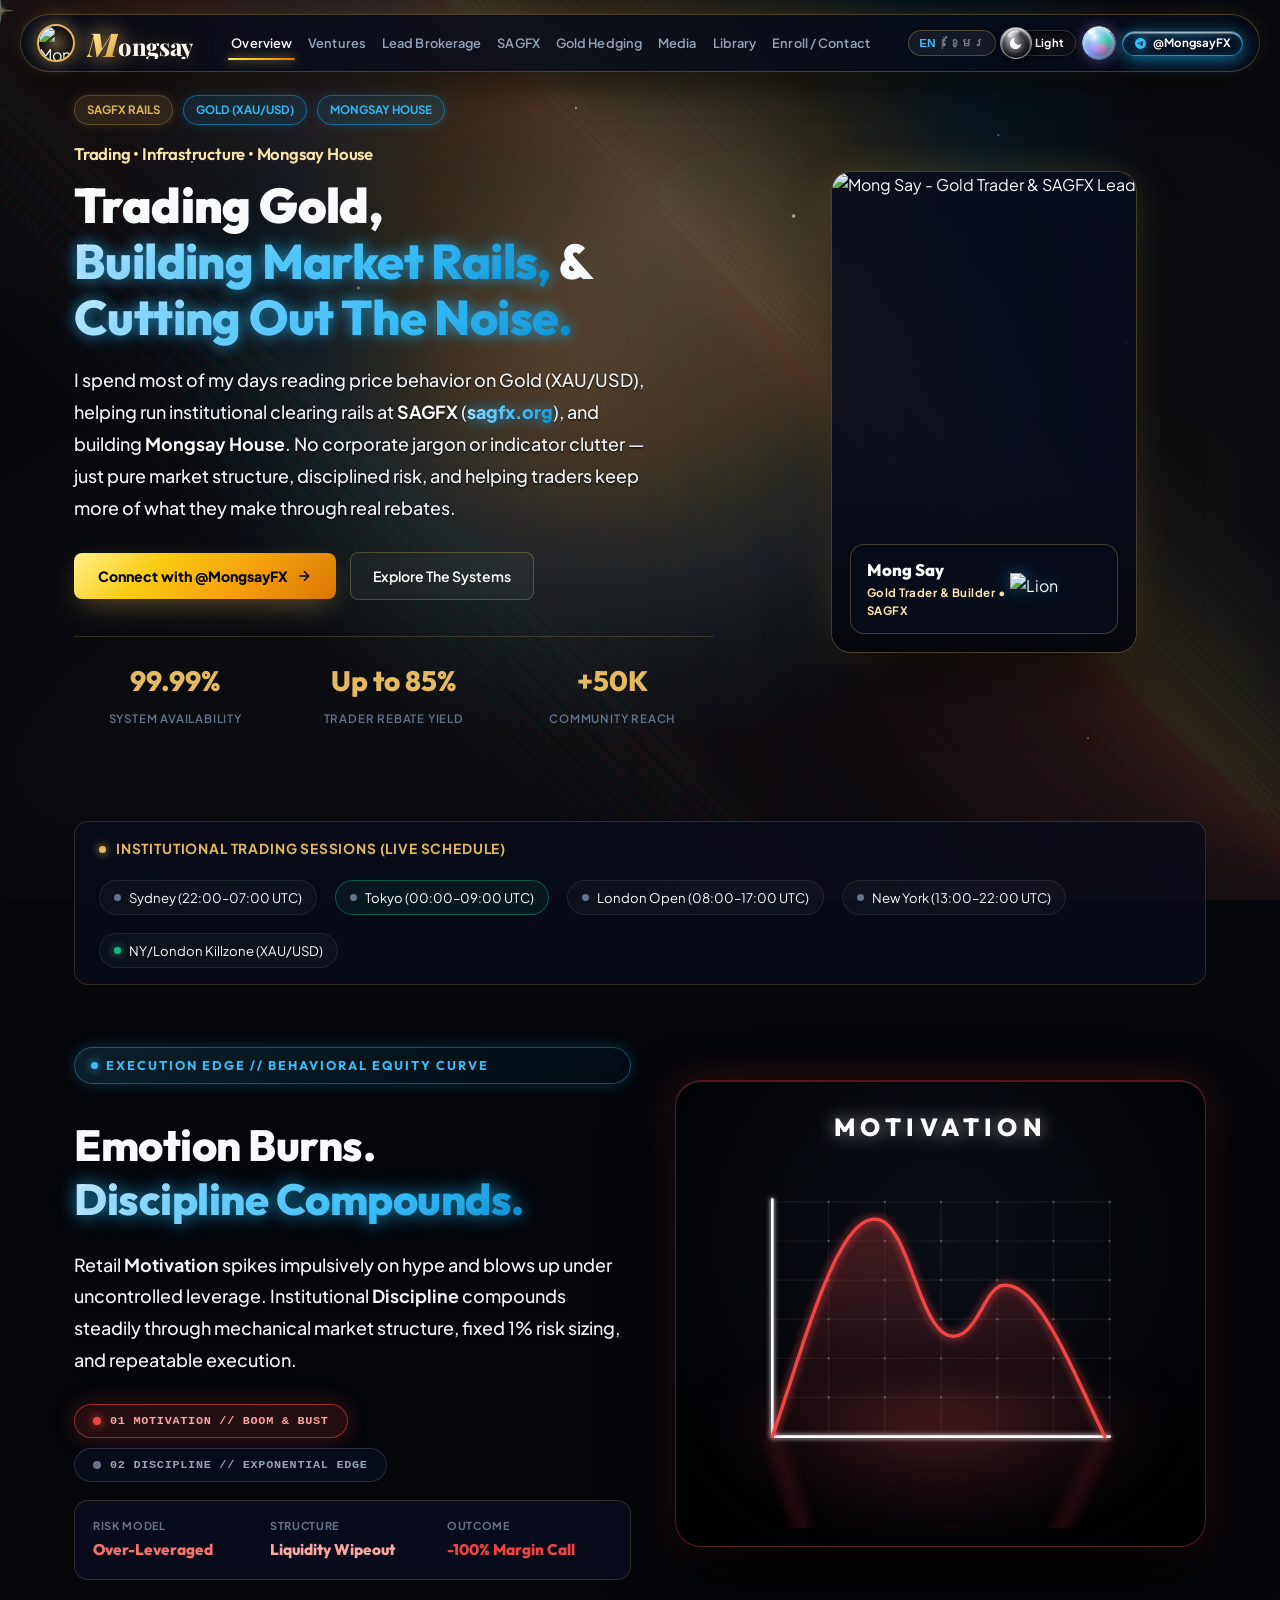
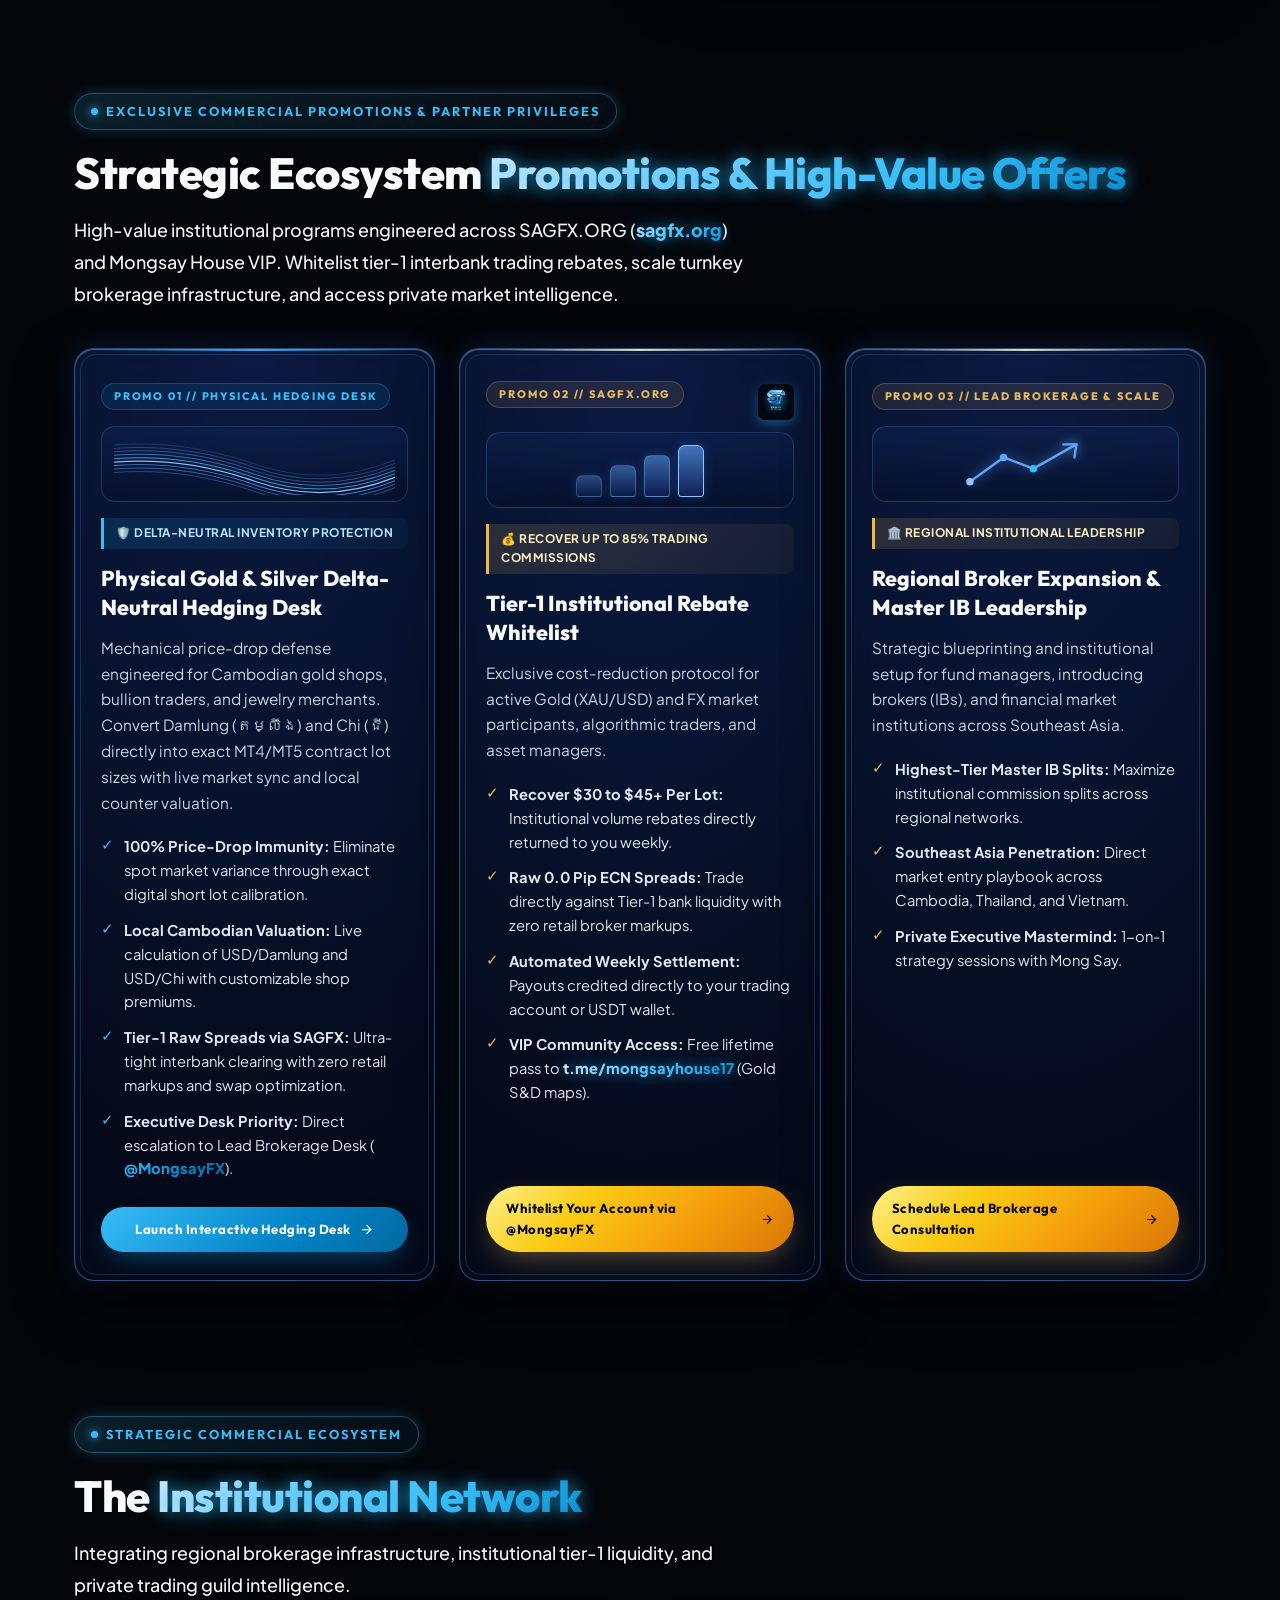
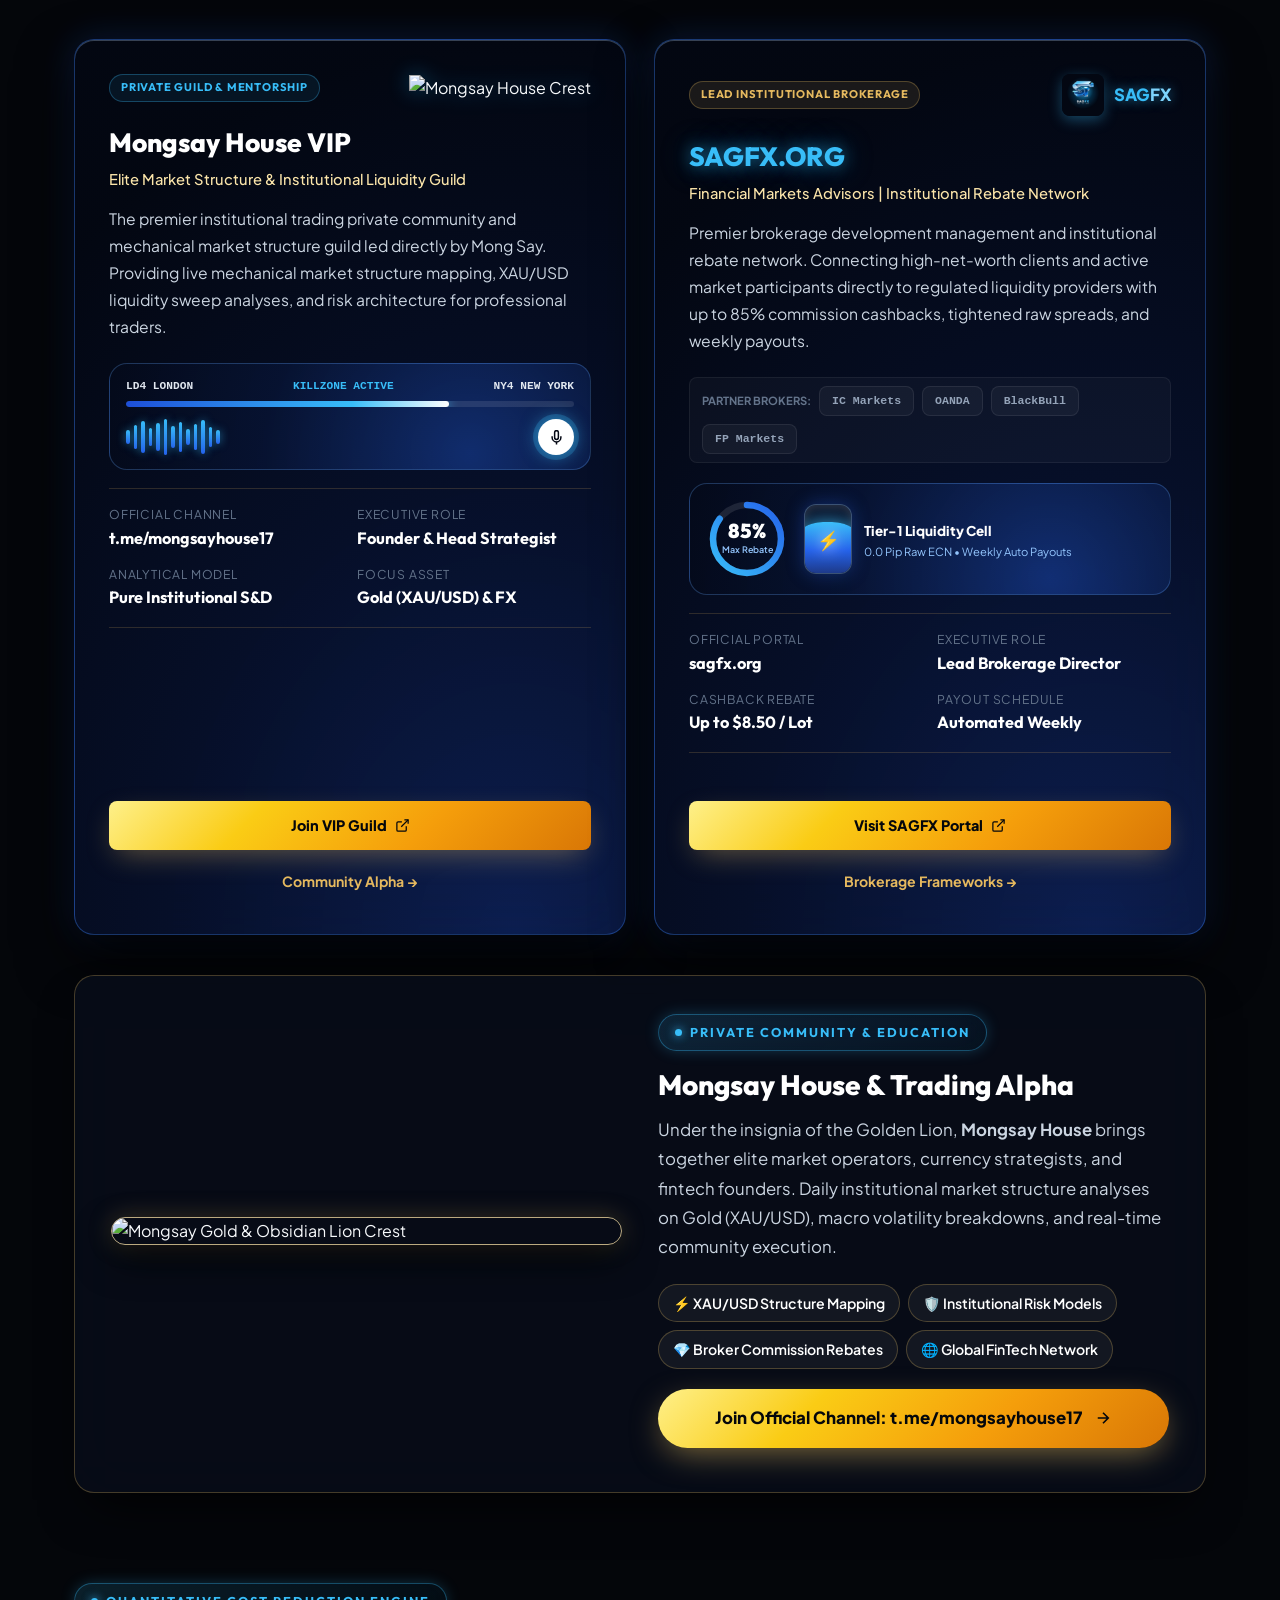
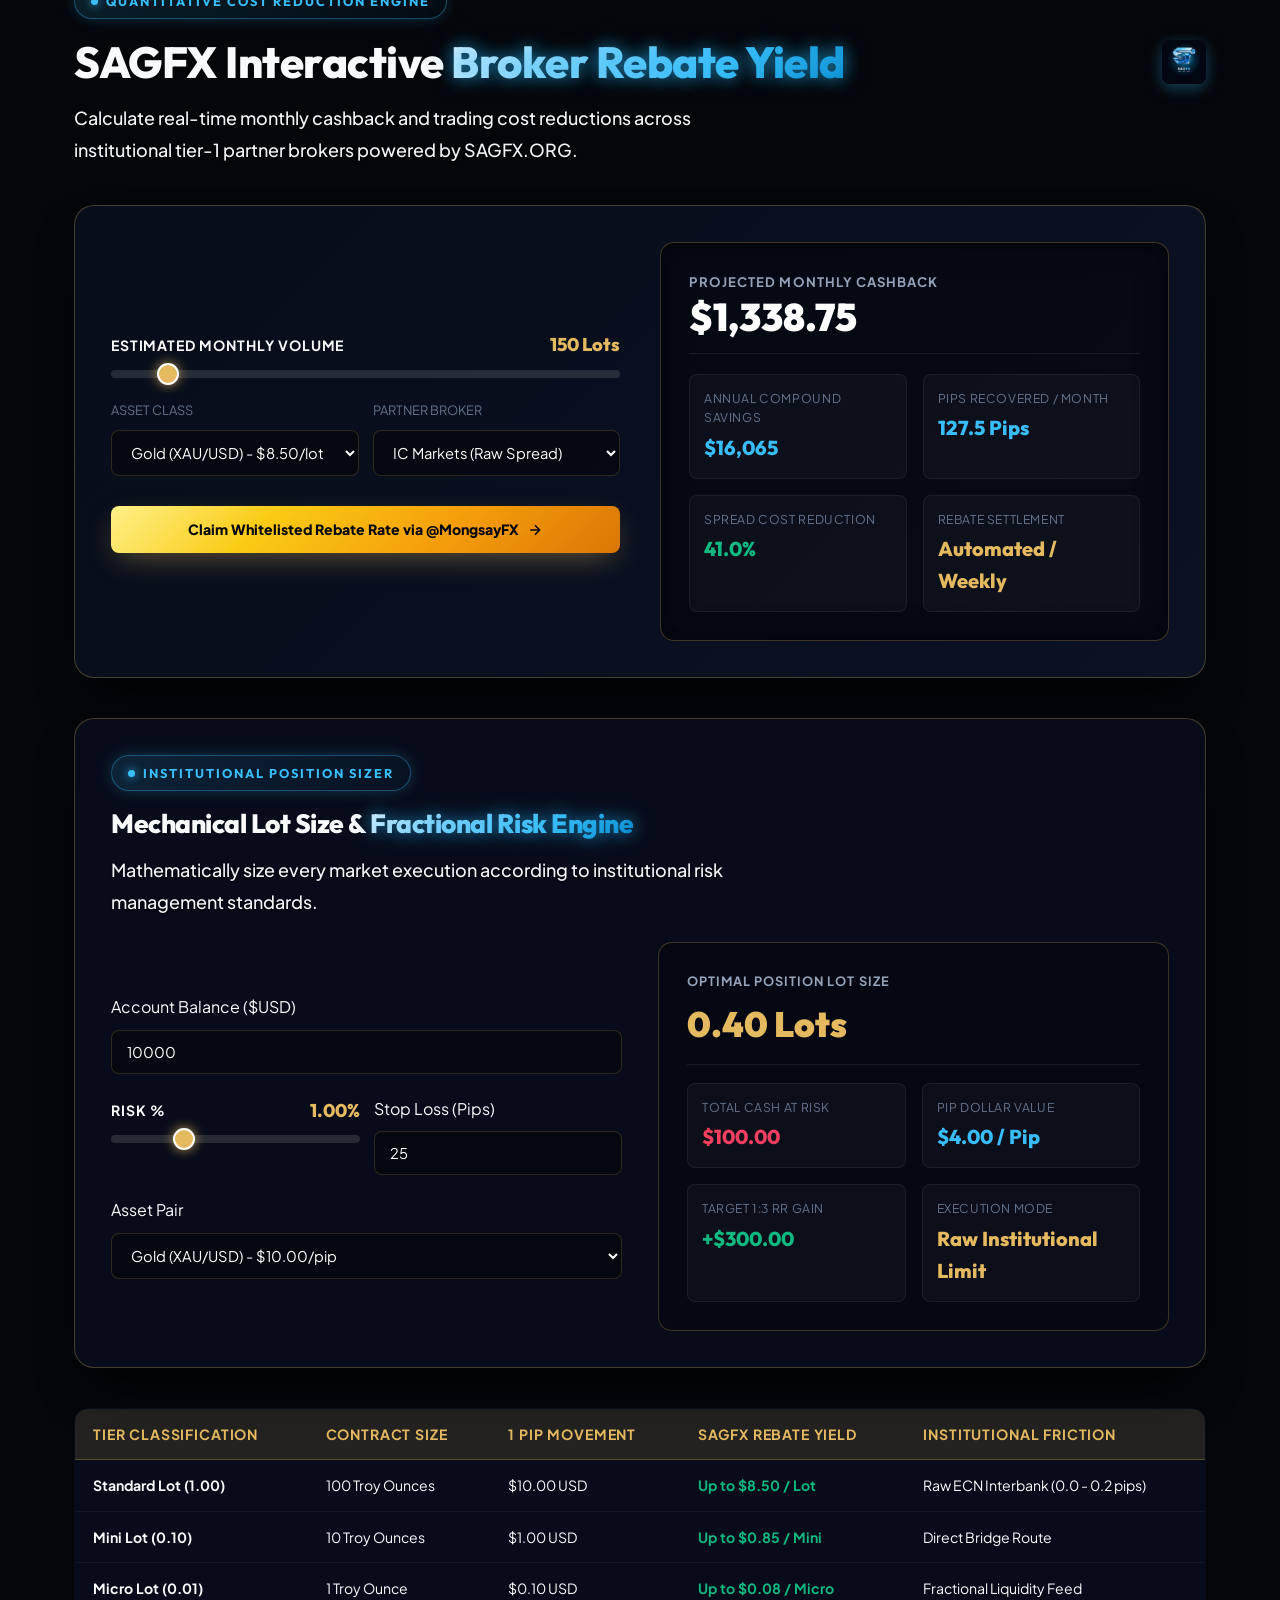
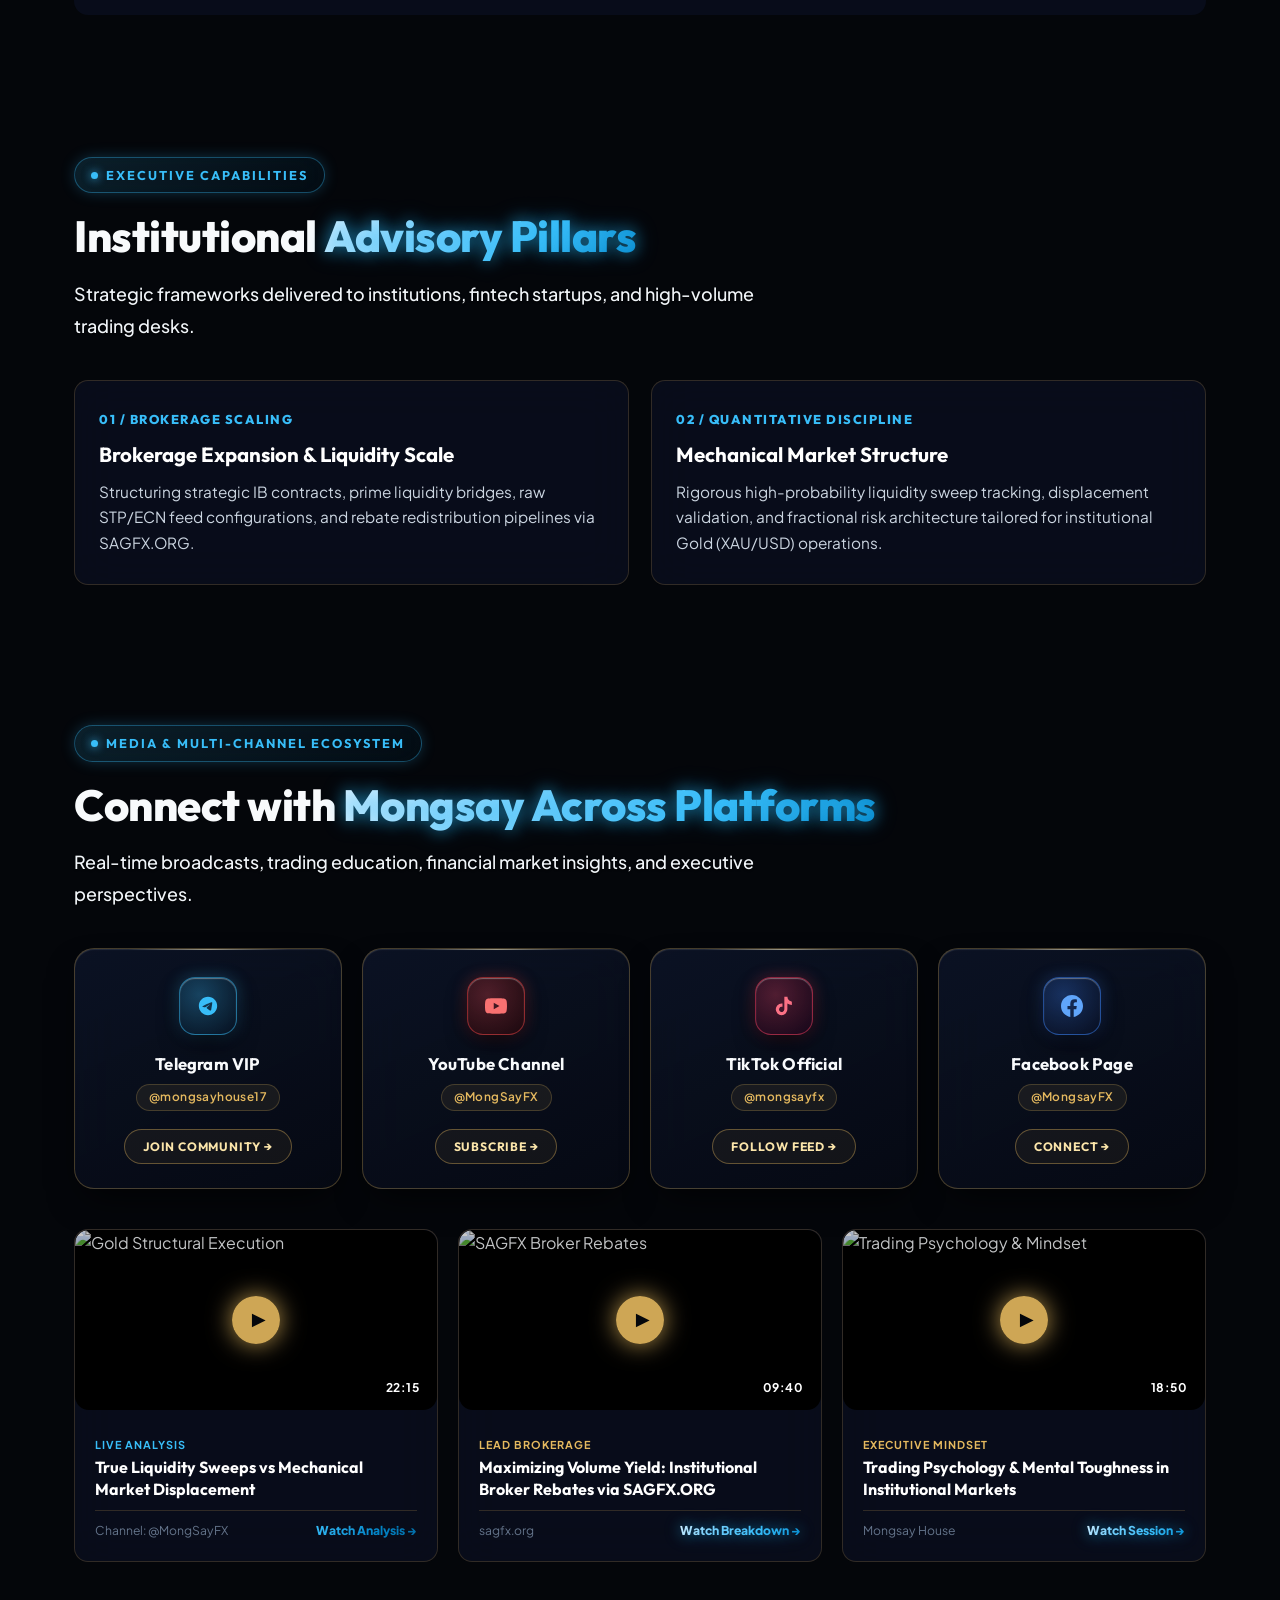
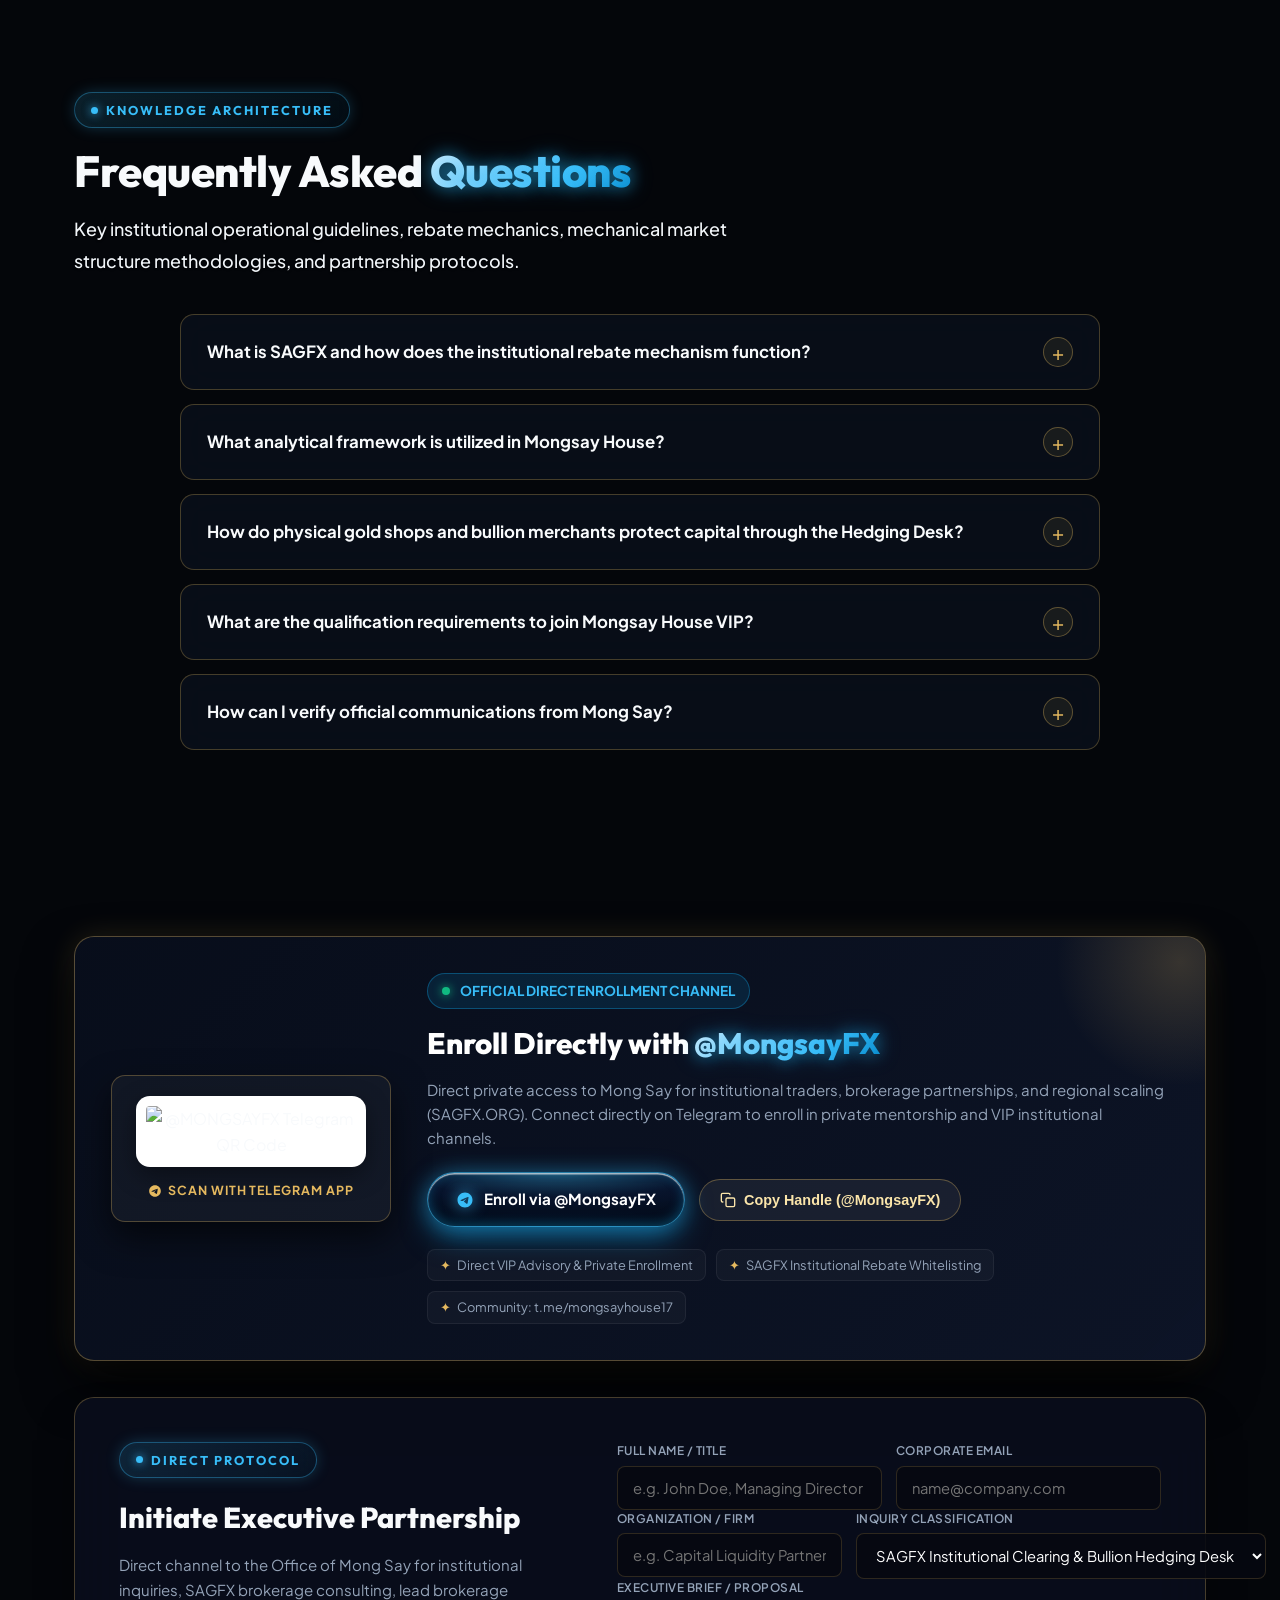
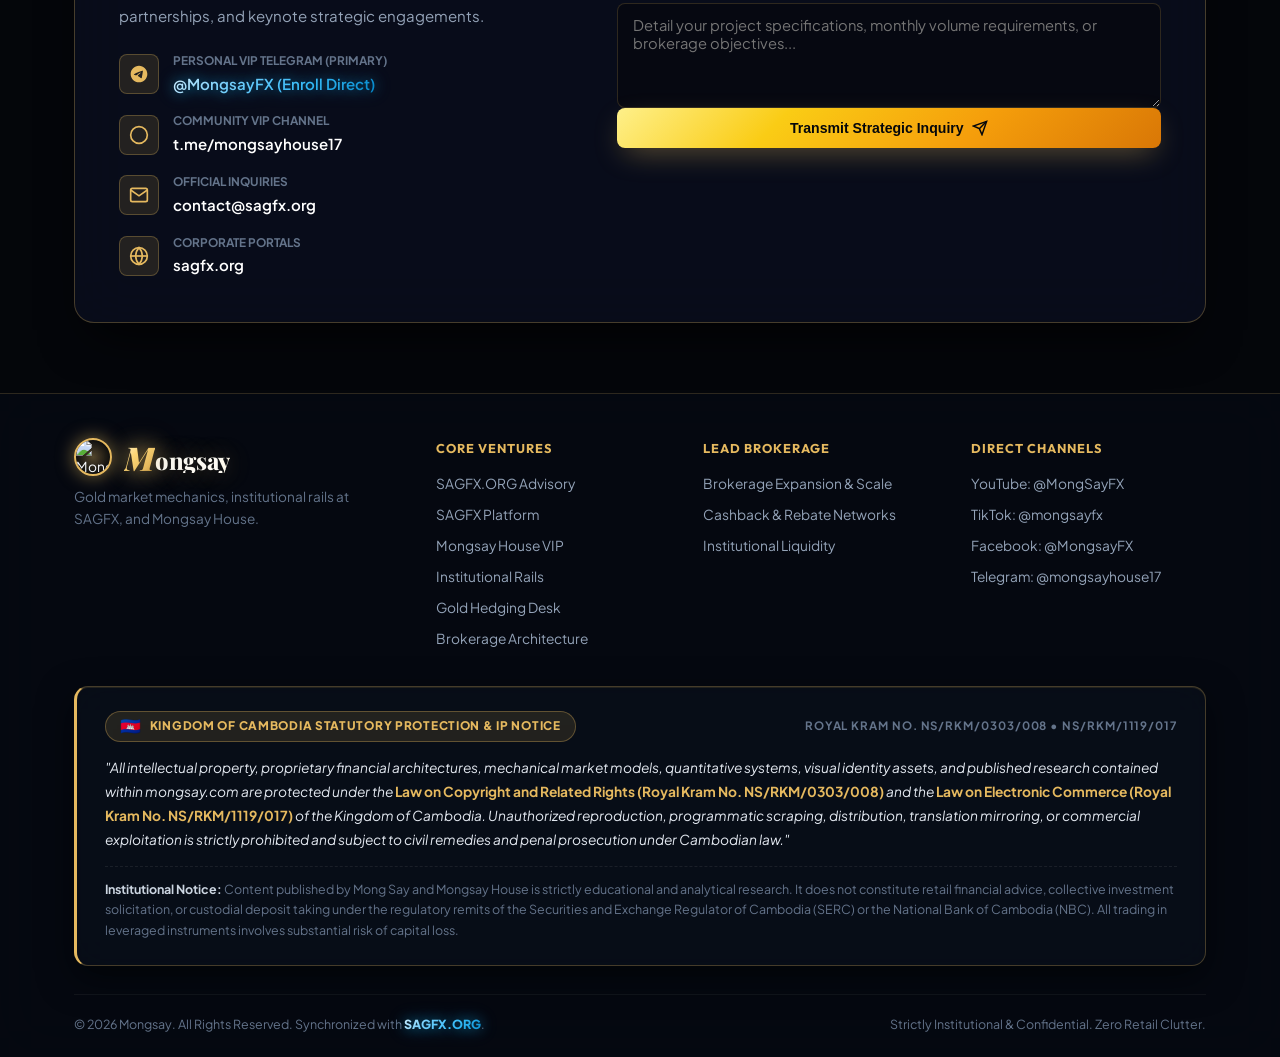
==== commit 4fae9349: "fix(hedging): disable 3D hover tilt on interactive hedging calculator" ====
--- a/index.html
+++ b/index.html
@@ -9,7 +9,7 @@
   <link rel="preconnect" href="https://fonts.googleapis.com">
   <link rel="preconnect" href="https://fonts.gstatic.com" crossorigin>
   <link href="https://fonts.googleapis.com/css2?family=Cinzel:wght@600;700;800;900&family=Cormorant+Garamond:ital,wght@0,600;0,700;1,600;1,700&family=Kantumruy+Pro:wght@400;500;600;700;800&family=Outfit:wght@400;500;600;700;800;900&family=Playfair+Display:ital,wght@0,600;0,700;0,800;0,900;1,700&family=Plus+Jakarta+Sans:wght@300;400;500;600;700;800&display=swap" rel="stylesheet">
-  <link rel="stylesheet" href="styles.css?v=3.9.0">
+  <link rel="stylesheet" href="styles.css?v=3.9.1">
 </head>
 <body>
 
@@ -617,7 +617,7 @@
             <div>
               <div style="display: flex; align-items: center; justify-content: space-between; margin-bottom: 8px;">
                 <div class="promo-ribbon" data-i18n="promo_2_ribbon">PROMO 02 // SAGFX.ORG</div>
-                <img src="assets/sagfx-3d-logo.jpg?v=3.9.0" alt="SAGFX 3D Official Emblem" style="height: 36px; width: 36px; border-radius: 8px; object-fit: contain; box-shadow: 0 4px 12px rgba(56, 189, 248, 0.35);">
+                <img src="assets/sagfx-3d-logo.jpg?v=3.9.1" alt="SAGFX 3D Official Emblem" style="height: 36px; width: 36px; border-radius: 8px; object-fit: contain; box-shadow: 0 4px 12px rgba(56, 189, 248, 0.35);">
               </div>
               <div class="pin-feature-visual" aria-hidden="true">
                 <div class="pin-step-bars-wrap">
@@ -770,7 +770,7 @@
               <div class="venture-header">
                 <span class="venture-badge-role" data-i18n="venture_2_role">Lead Institutional Brokerage</span>
                 <div style="display: flex; align-items: center; gap: 10px;">
-                  <img src="assets/sagfx-3d-logo.jpg?v=3.9.0" alt="SAGFX 3D Official Emblem" style="height: 42px; width: 42px; border-radius: 8px; object-fit: contain; box-shadow: 0 4px 14px rgba(56, 189, 248, 0.35);">
+                  <img src="assets/sagfx-3d-logo.jpg?v=3.9.1" alt="SAGFX 3D Official Emblem" style="height: 42px; width: 42px; border-radius: 8px; object-fit: contain; box-shadow: 0 4px 14px rgba(56, 189, 248, 0.35);">
                   <span style="font-weight: 800; font-size: 1.05rem; color: #38bdf8; text-shadow: 0 0 12px rgba(56, 189, 248, 0.6);">SAG<span style="color: #7dd3fc;">FX</span></span>
                 </div>
               </div>
@@ -879,7 +879,7 @@
         <div class="section-tag"><span class="dot"></span> <span data-i18n="calc_tag">QUANTITATIVE COST REDUCTION ENGINE</span></div>
         <div style="display: flex; align-items: center; justify-content: space-between; flex-wrap: wrap; gap: 16px; margin-bottom: 12px;">
           <h2 class="section-title" style="margin-bottom: 0;" data-i18n="calc_title">SAGFX Interactive <span class="gold-gradient-text">Broker Rebate Yield</span></h2>
-          <img src="assets/sagfx-3d-logo.jpg?v=3.9.0" alt="SAGFX 3D Official Emblem" style="height: 44px; width: 44px; border-radius: 8px; object-fit: contain; box-shadow: 0 4px 15px rgba(56, 189, 248, 0.35);">
+          <img src="assets/sagfx-3d-logo.jpg?v=3.9.1" alt="SAGFX 3D Official Emblem" style="height: 44px; width: 44px; border-radius: 8px; object-fit: contain; box-shadow: 0 4px 15px rgba(56, 189, 248, 0.35);">
         </div>
         <p class="section-desc" data-i18n="calc_desc">
           Calculate real-time monthly cashback and trading cost reductions across institutional tier-1 partner brokers powered by SAGFX.ORG.
@@ -1528,6 +1528,6 @@
     </div>
   </div>
 
-  <script src="script.js?v=3.9.0"></script>
+  <script src="script.js?v=3.9.1"></script>
 </body>
 </html>
--- a/styles.css
+++ b/styles.css
@@ -3137,6 +3137,16 @@
    ========================================================================== */
 .hedging-calc-container {
   margin: 20px 0 40px;
+  transform: none !important;
+  transition: border-color var(--transition-fast), box-shadow var(--transition-fast);
+}
+
+.hedging-calc-container:hover {
+  border-color: rgba(229, 185, 95, 0.38);
+}
+
+[data-theme="light"] .hedging-calc-container:hover {
+  border-color: rgba(56, 189, 248, 0.55) !important;
 }
 
 /* Metal Asset Toggle (Gold / Silver) */
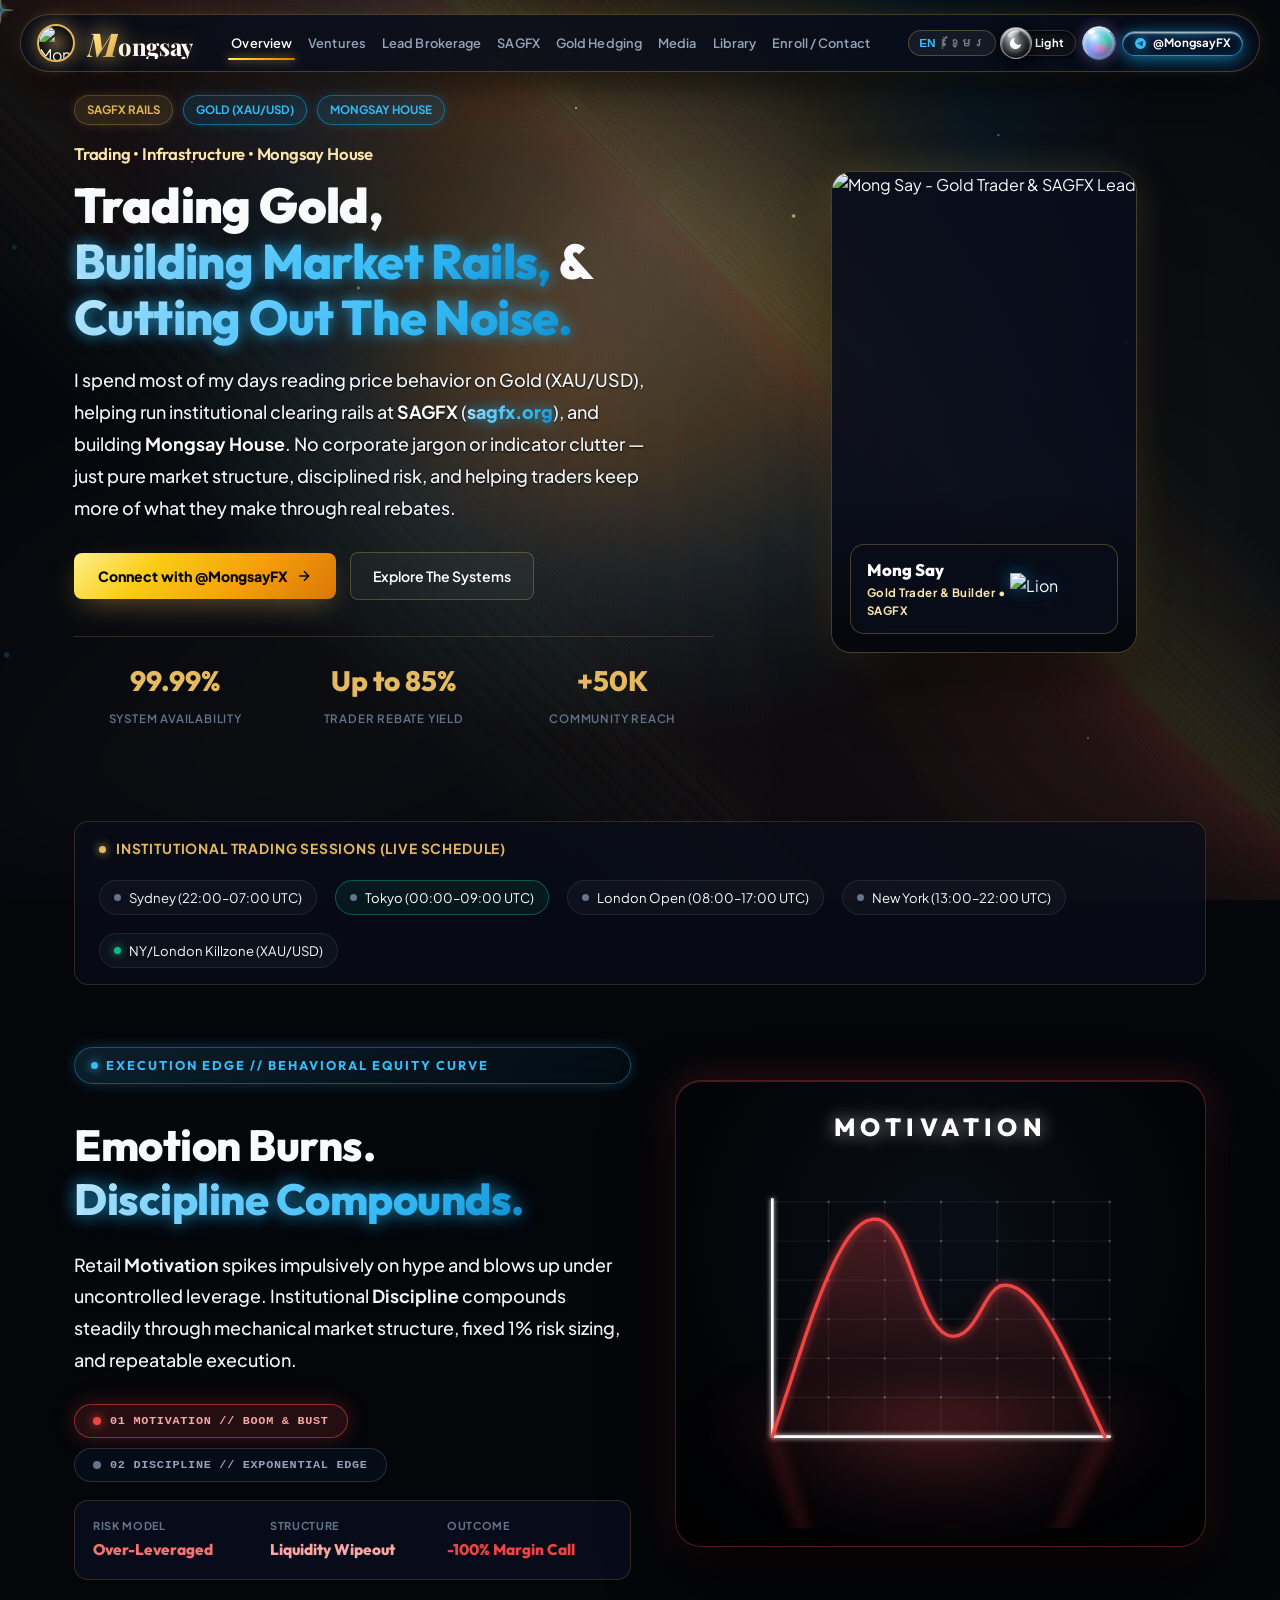
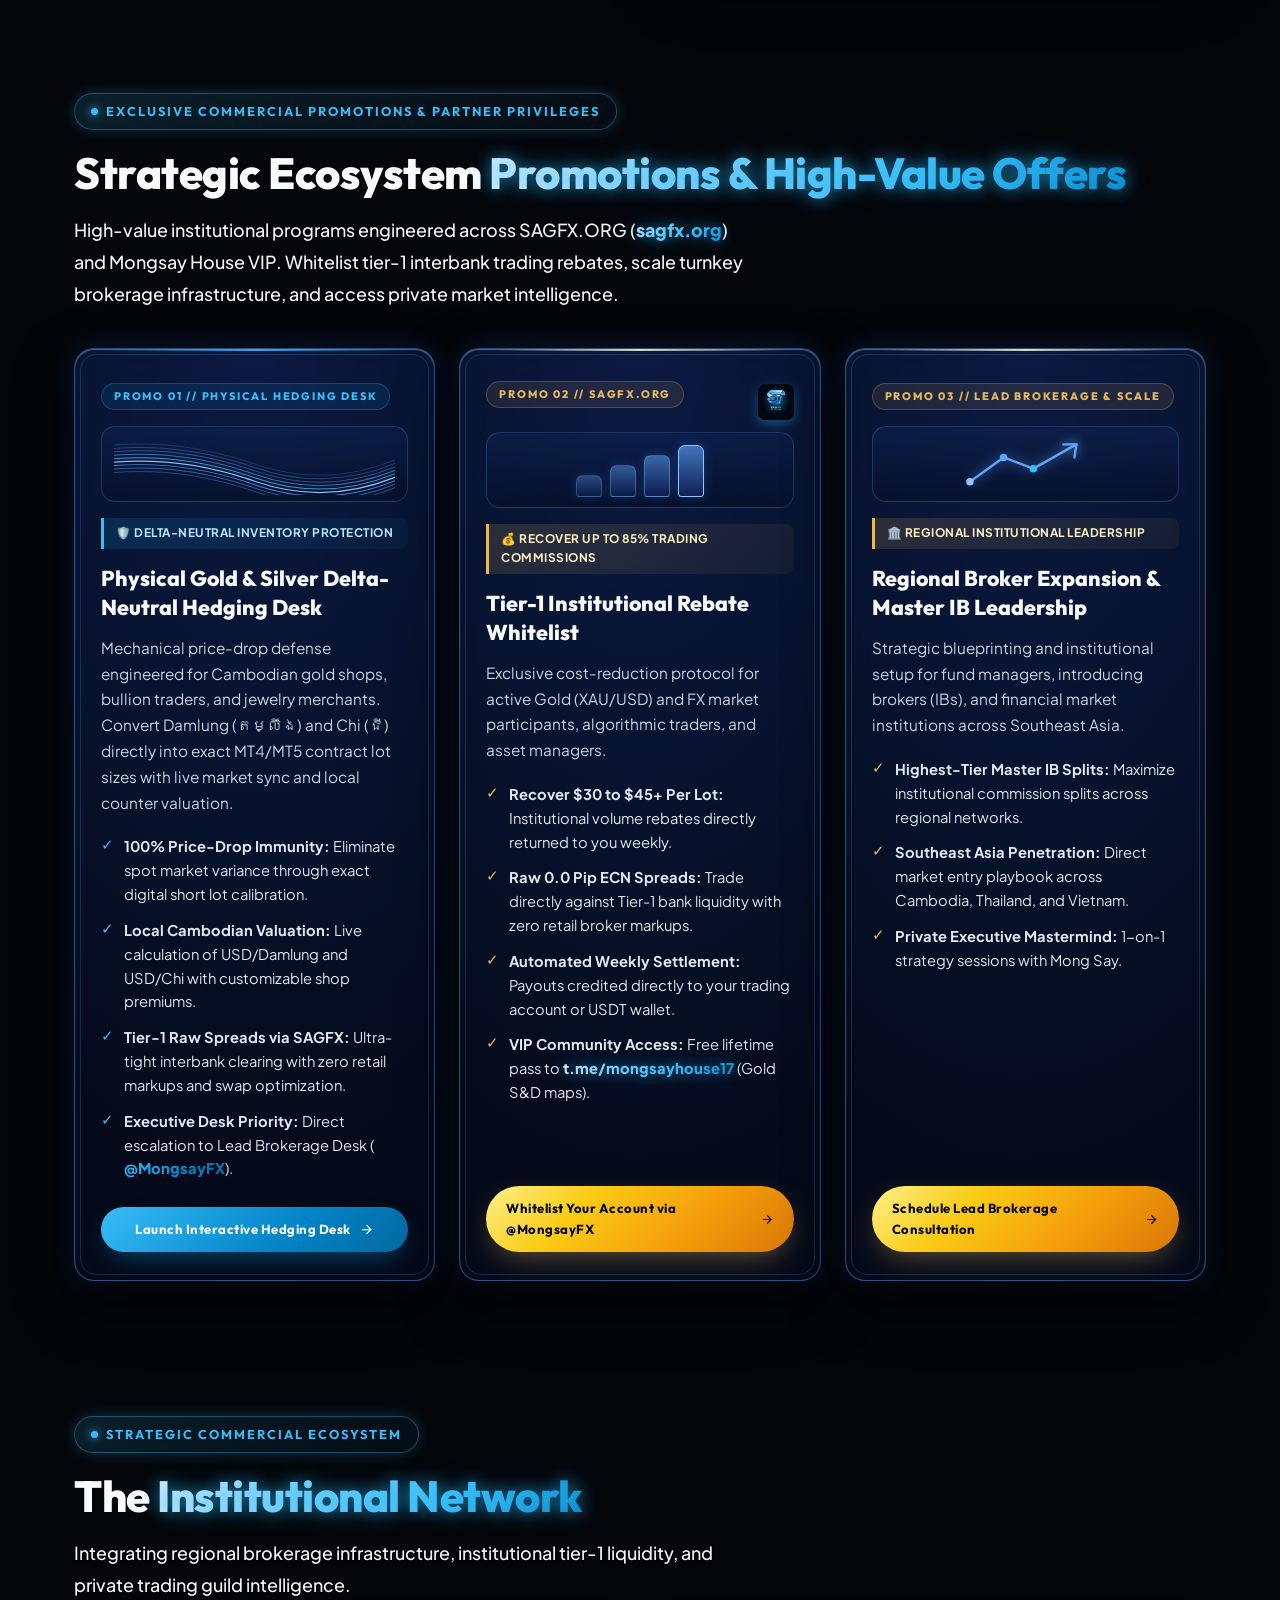
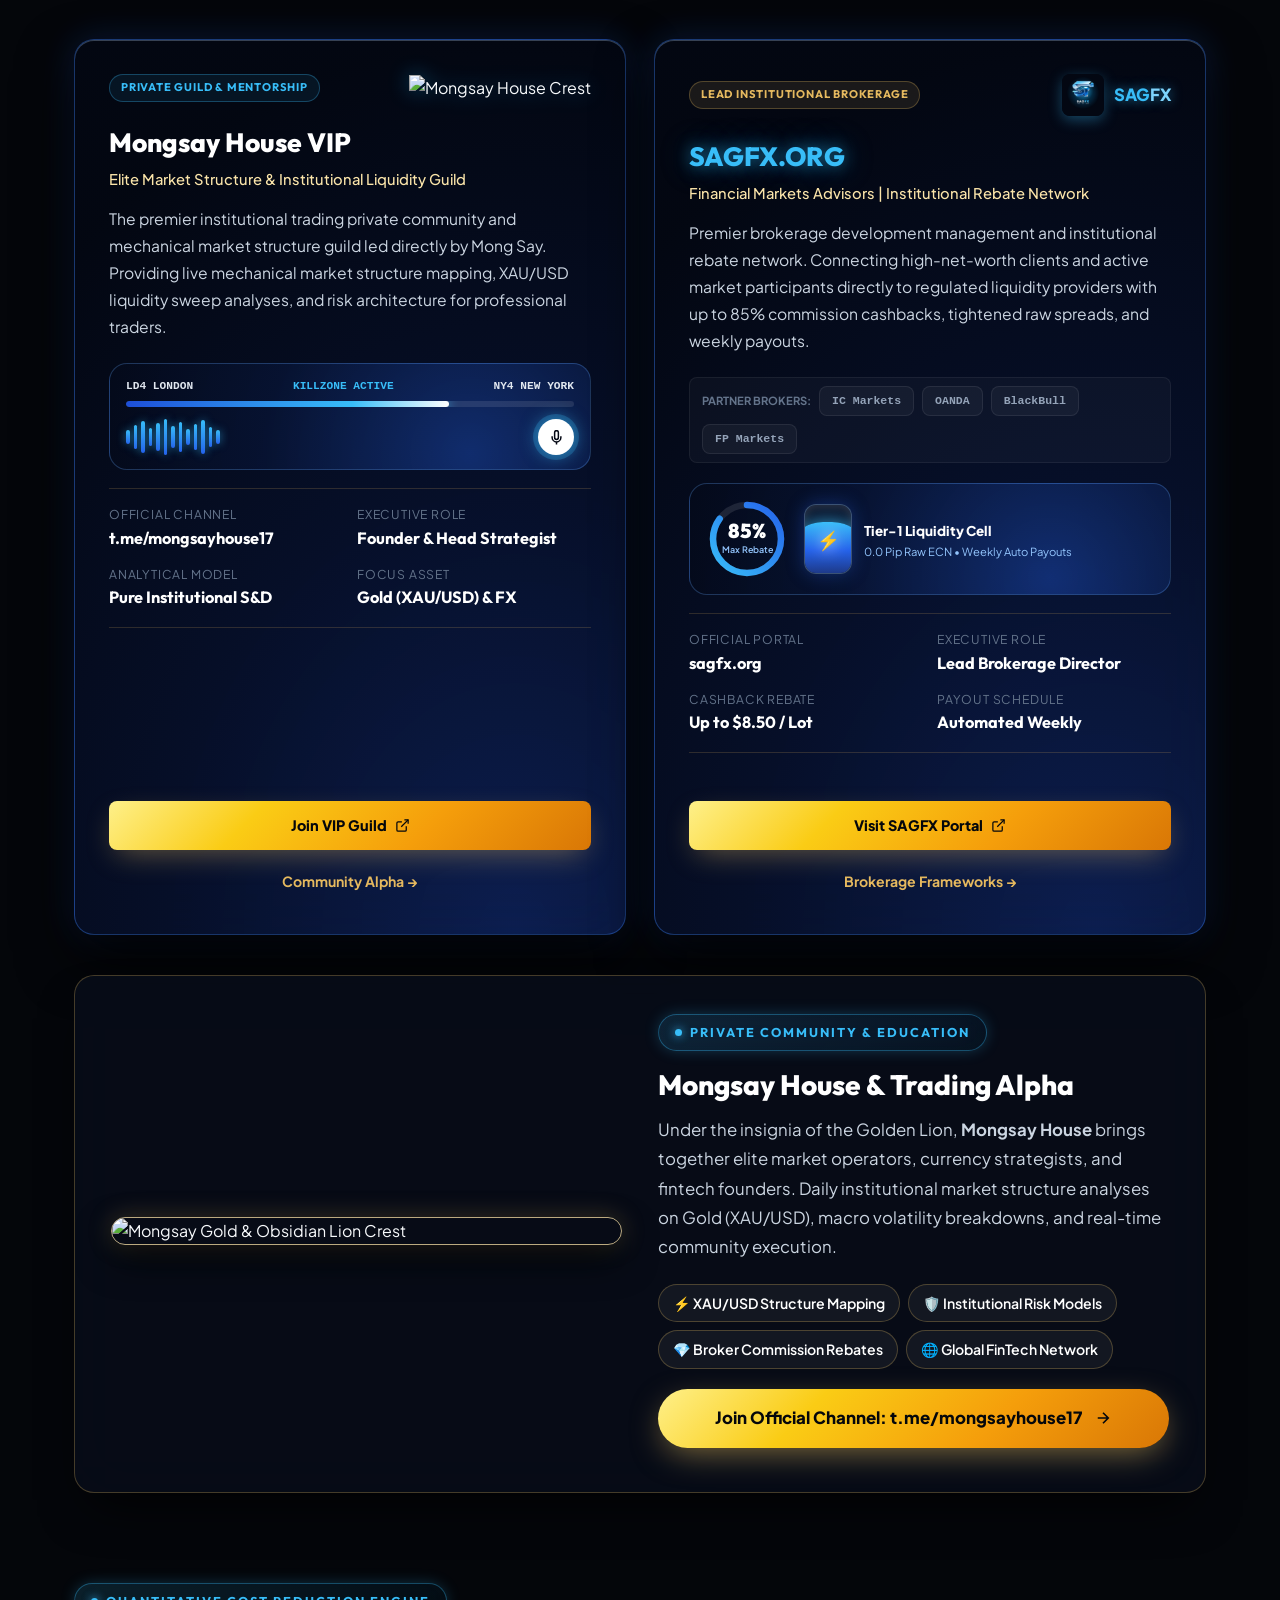
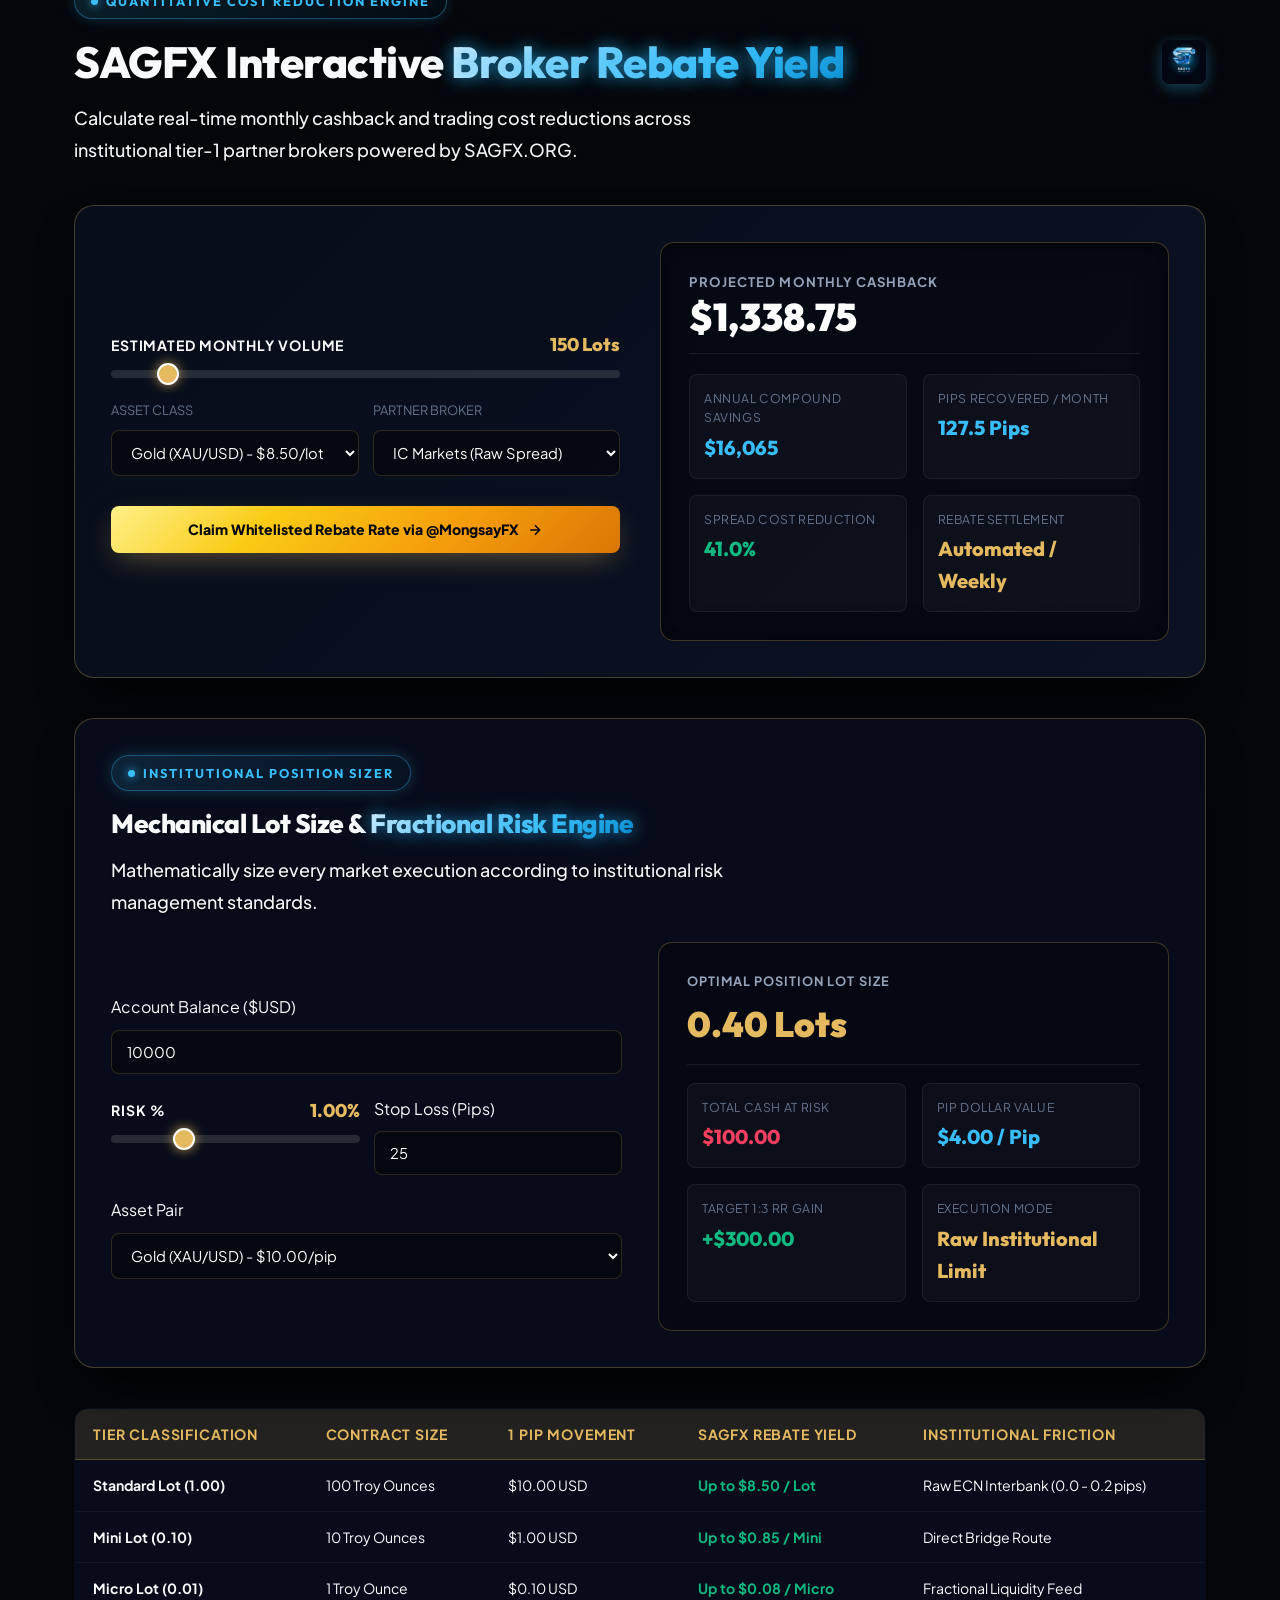
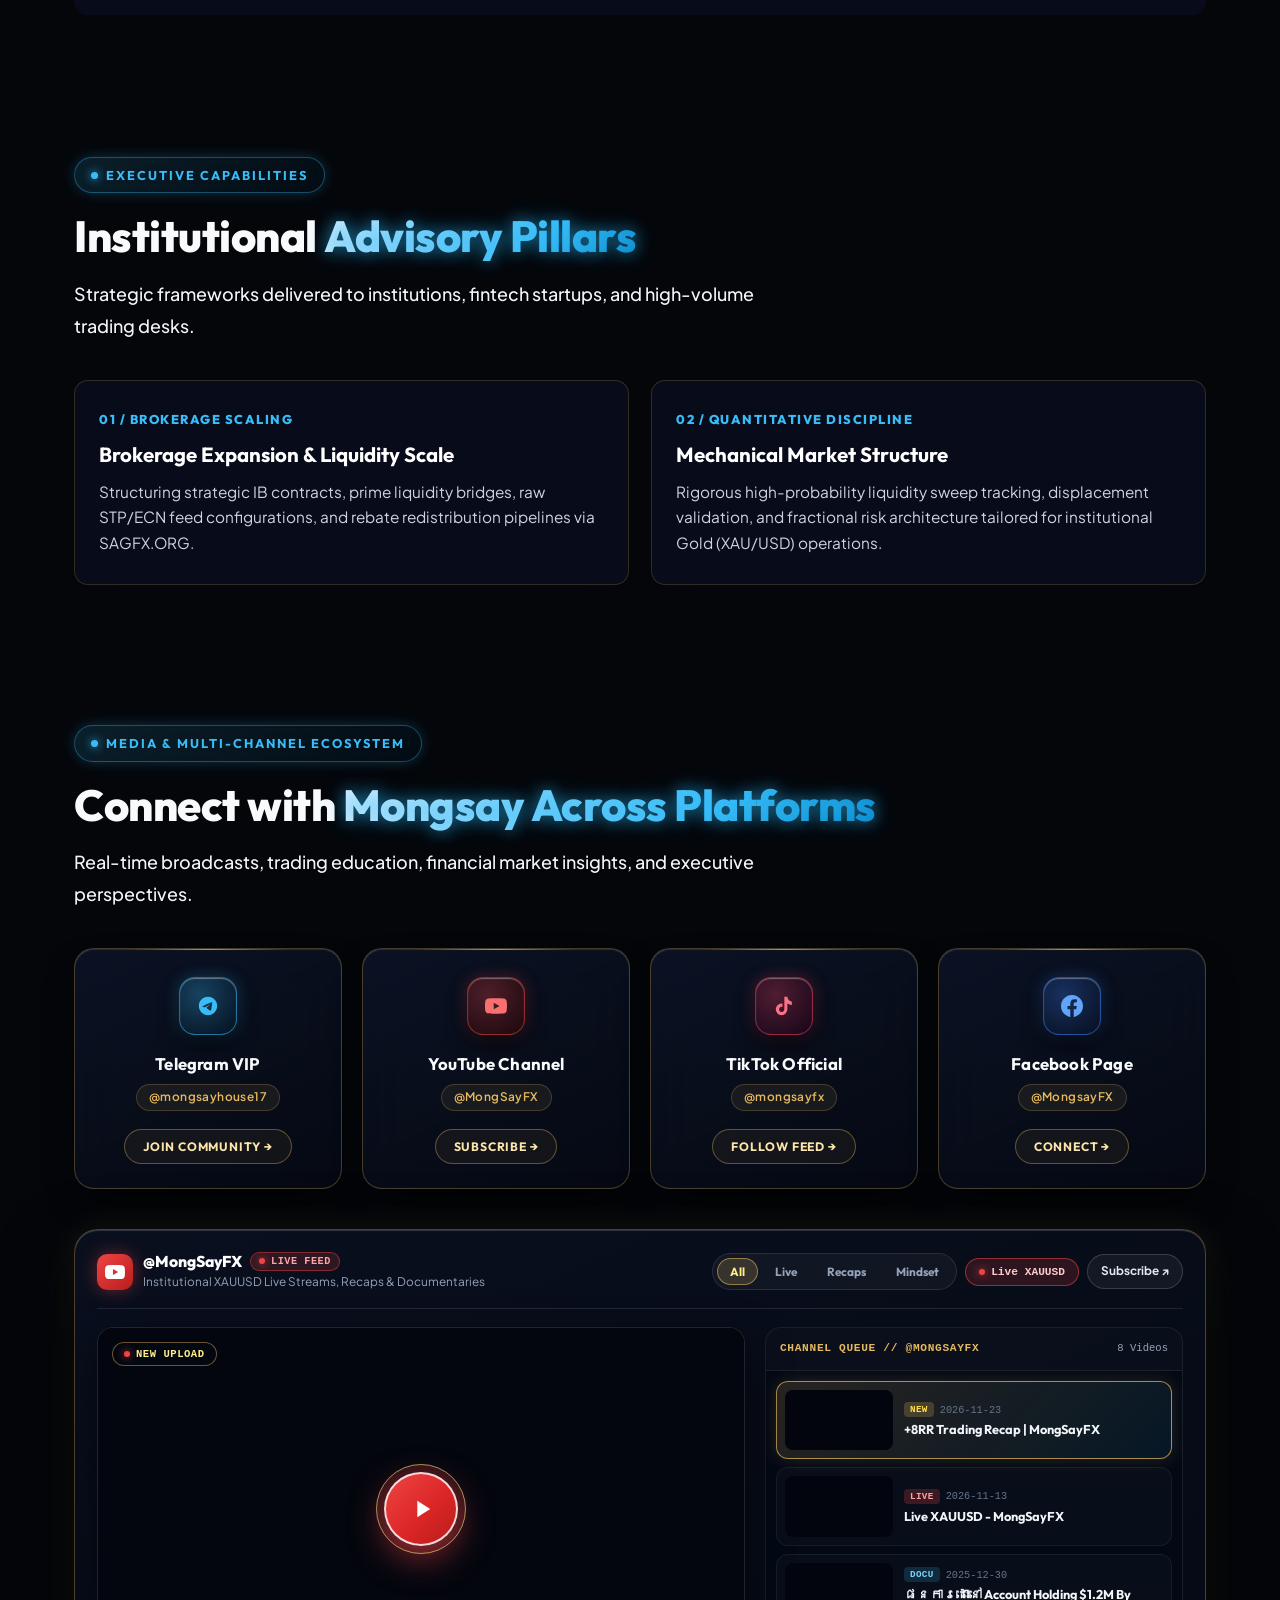
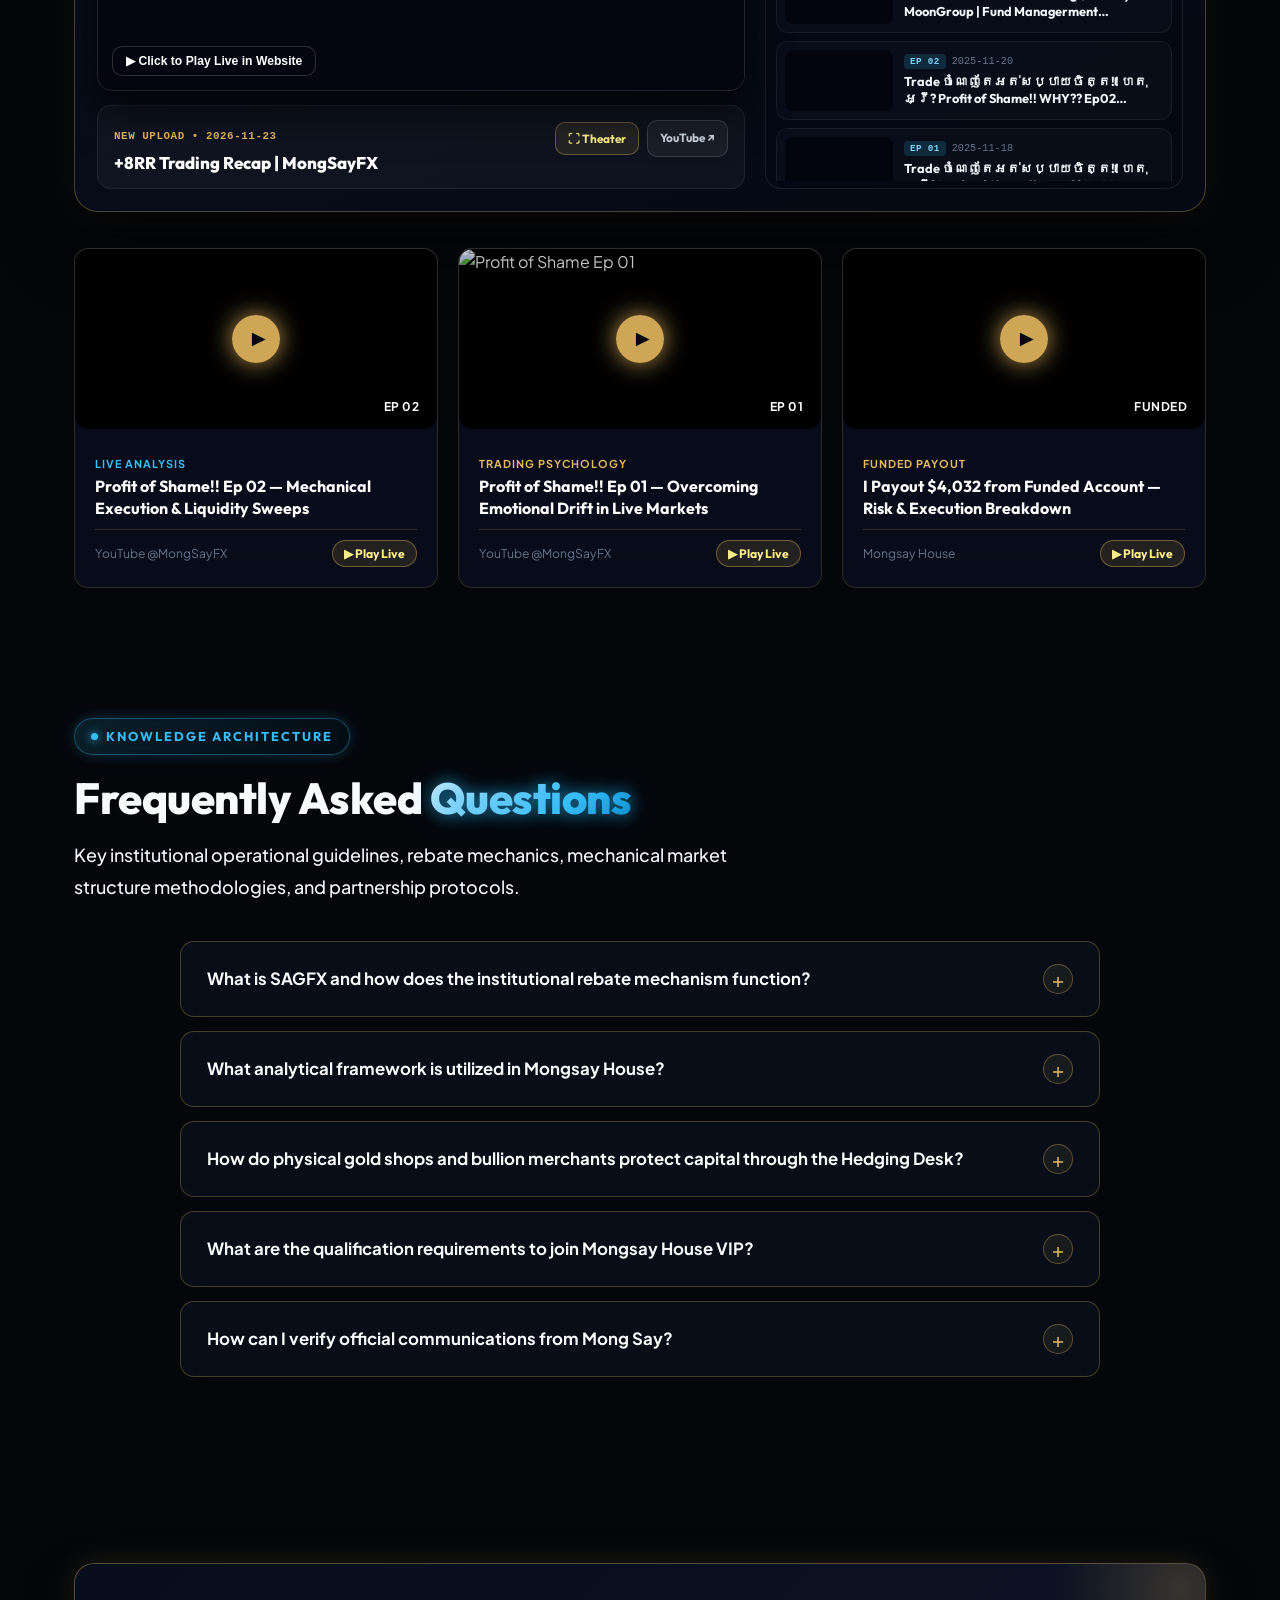
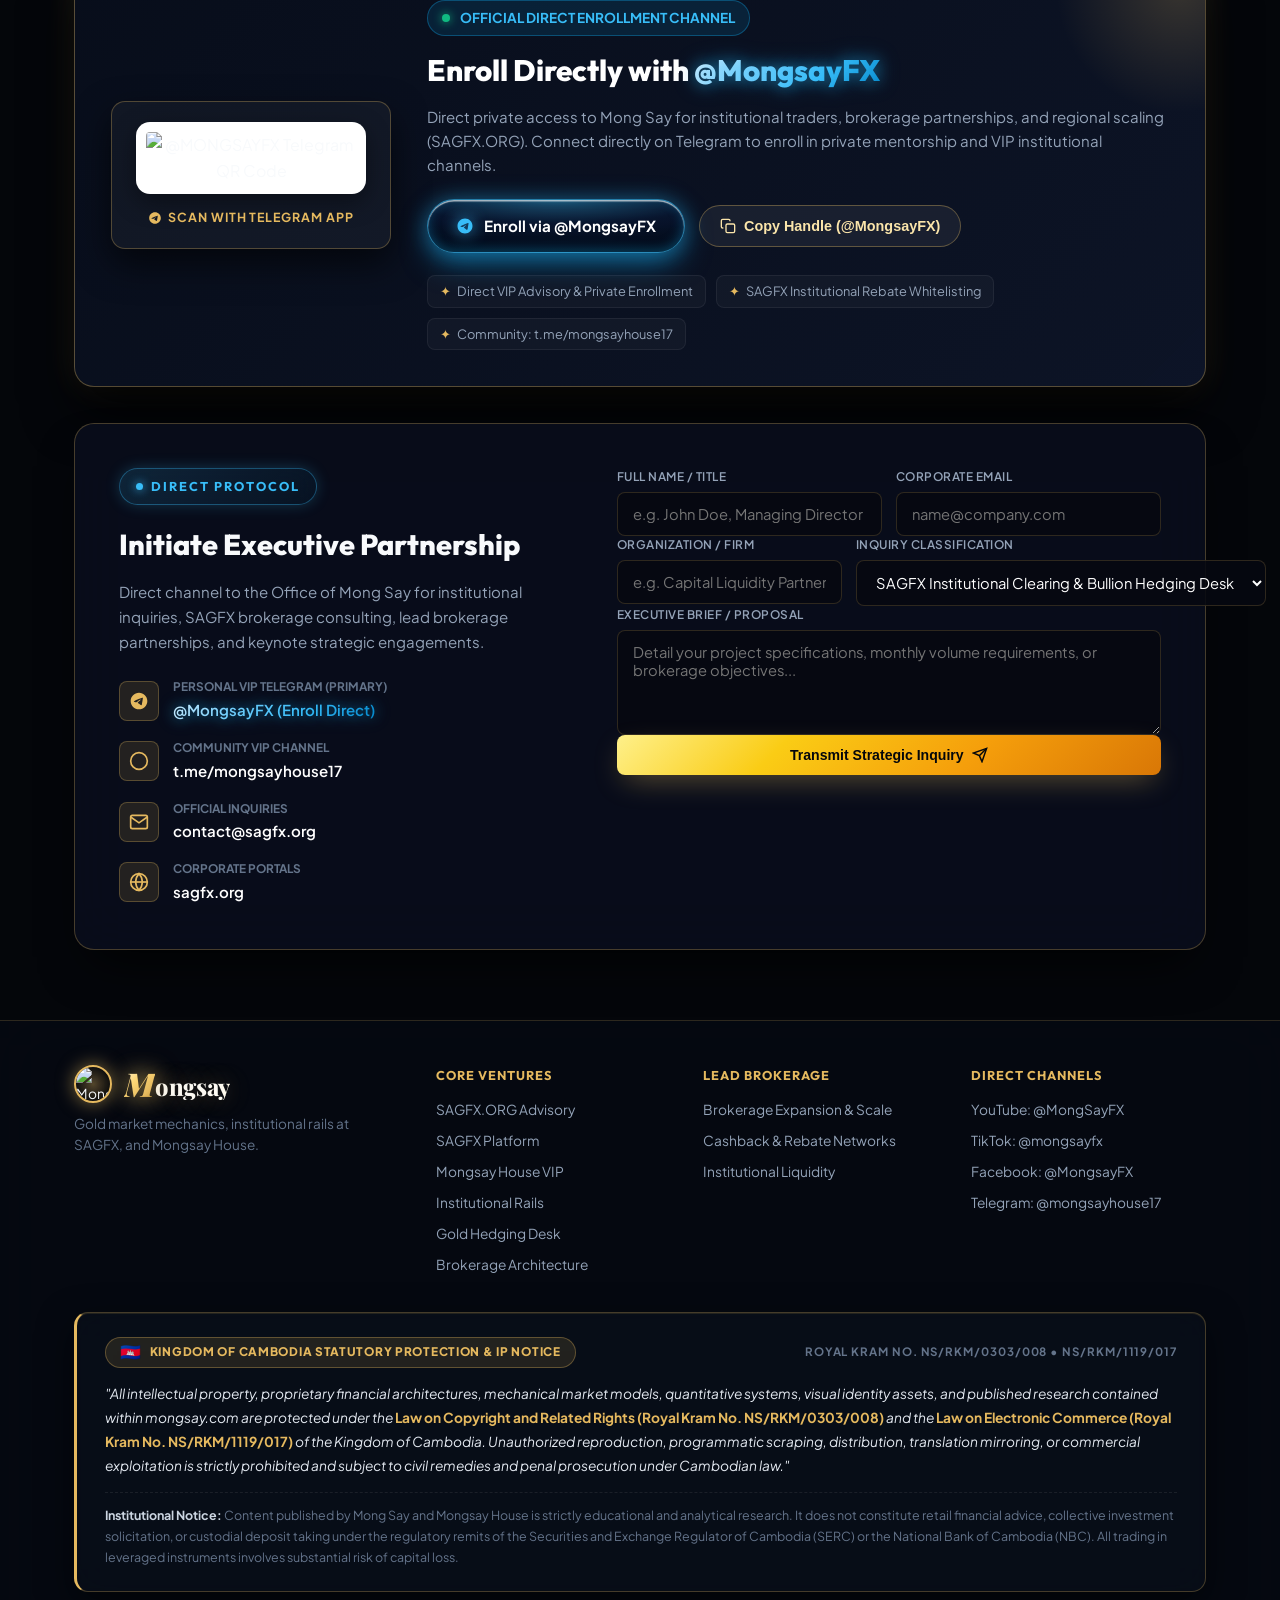
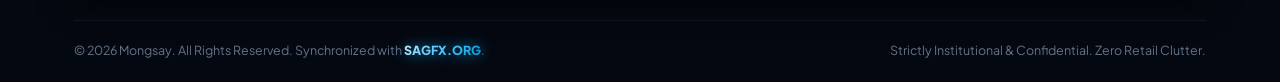
==== commit 41017aee: "feat(media): add live YouTube broadcast display and click-to-play theater" ====
--- a/index.html
+++ b/index.html
@@ -9,7 +9,7 @@
   <link rel="preconnect" href="https://fonts.googleapis.com">
   <link rel="preconnect" href="https://fonts.gstatic.com" crossorigin>
   <link href="https://fonts.googleapis.com/css2?family=Cinzel:wght@600;700;800;900&family=Cormorant+Garamond:ital,wght@0,600;0,700;1,600;1,700&family=Kantumruy+Pro:wght@400;500;600;700;800&family=Outfit:wght@400;500;600;700;800;900&family=Playfair+Display:ital,wght@0,600;0,700;0,800;0,900;1,700&family=Plus+Jakarta+Sans:wght@300;400;500;600;700;800&display=swap" rel="stylesheet">
-  <link rel="stylesheet" href="styles.css?v=3.9.1">
+  <link rel="stylesheet" href="styles.css?v=3.9.2">
 </head>
 <body>
 
@@ -617,7 +617,7 @@
             <div>
               <div style="display: flex; align-items: center; justify-content: space-between; margin-bottom: 8px;">
                 <div class="promo-ribbon" data-i18n="promo_2_ribbon">PROMO 02 // SAGFX.ORG</div>
-                <img src="assets/sagfx-3d-logo.jpg?v=3.9.1" alt="SAGFX 3D Official Emblem" style="height: 36px; width: 36px; border-radius: 8px; object-fit: contain; box-shadow: 0 4px 12px rgba(56, 189, 248, 0.35);">
+                <img src="assets/sagfx-3d-logo.jpg?v=3.9.2" alt="SAGFX 3D Official Emblem" style="height: 36px; width: 36px; border-radius: 8px; object-fit: contain; box-shadow: 0 4px 12px rgba(56, 189, 248, 0.35);">
               </div>
               <div class="pin-feature-visual" aria-hidden="true">
                 <div class="pin-step-bars-wrap">
@@ -770,7 +770,7 @@
               <div class="venture-header">
                 <span class="venture-badge-role" data-i18n="venture_2_role">Lead Institutional Brokerage</span>
                 <div style="display: flex; align-items: center; gap: 10px;">
-                  <img src="assets/sagfx-3d-logo.jpg?v=3.9.1" alt="SAGFX 3D Official Emblem" style="height: 42px; width: 42px; border-radius: 8px; object-fit: contain; box-shadow: 0 4px 14px rgba(56, 189, 248, 0.35);">
+                  <img src="assets/sagfx-3d-logo.jpg?v=3.9.2" alt="SAGFX 3D Official Emblem" style="height: 42px; width: 42px; border-radius: 8px; object-fit: contain; box-shadow: 0 4px 14px rgba(56, 189, 248, 0.35);">
                   <span style="font-weight: 800; font-size: 1.05rem; color: #38bdf8; text-shadow: 0 0 12px rgba(56, 189, 248, 0.6);">SAG<span style="color: #7dd3fc;">FX</span></span>
                 </div>
               </div>
@@ -879,7 +879,7 @@
         <div class="section-tag"><span class="dot"></span> <span data-i18n="calc_tag">QUANTITATIVE COST REDUCTION ENGINE</span></div>
         <div style="display: flex; align-items: center; justify-content: space-between; flex-wrap: wrap; gap: 16px; margin-bottom: 12px;">
           <h2 class="section-title" style="margin-bottom: 0;" data-i18n="calc_title">SAGFX Interactive <span class="gold-gradient-text">Broker Rebate Yield</span></h2>
-          <img src="assets/sagfx-3d-logo.jpg?v=3.9.1" alt="SAGFX 3D Official Emblem" style="height: 44px; width: 44px; border-radius: 8px; object-fit: contain; box-shadow: 0 4px 15px rgba(56, 189, 248, 0.35);">
+          <img src="assets/sagfx-3d-logo.jpg?v=3.9.2" alt="SAGFX 3D Official Emblem" style="height: 44px; width: 44px; border-radius: 8px; object-fit: contain; box-shadow: 0 4px 15px rgba(56, 189, 248, 0.35);">
         </div>
         <p class="section-desc" data-i18n="calc_desc">
           Calculate real-time monthly cashback and trading cost reductions across institutional tier-1 partner brokers powered by SAGFX.ORG.
@@ -1138,57 +1138,154 @@
           </a>
         </div>
 
+        <!-- Live Interactive YouTube Broadcast Display -->
+        <div class="yt-broadcast-deck" id="ytBroadcastDeck" data-yt-channel-id="UCQ2lS6954-0oPRtSvTIOSlw">
+          <div class="yt-deck-topbar">
+            <div class="yt-deck-brand">
+              <div class="yt-deck-logo-pill" aria-hidden="true">
+                <svg width="20" height="20" fill="currentColor" viewBox="0 0 24 24"><path d="M23.498 6.186a3.016 3.016 0 0 0-2.122-2.136C19.505 3.545 12 3.545 12 3.545s-7.505 0-9.377.505A3.017 3.017 0 0 0 .502 6.186C0 8.07 0 12 0 12s0 3.93.502 5.814a3.016 3.016 0 0 0 2.122 2.136c1.871.505 9.376.505 9.376.505s7.505 0 9.377-.505a3.015 3.015 0 0 0 2.122-2.136C24 15.93 24 12 24 12s0-3.93-.502-5.814zM9.545 15.568V8.432L15.818 12l-6.273 3.568z"/></svg>
+              </div>
+              <div class="yt-deck-brand-meta">
+                <div class="yt-deck-brand-title">
+                  <span>@MongSayFX</span>
+                  <span class="yt-live-sync-pill" id="ytSyncBadge"><span class="yt-live-dot"></span> LIVE FEED</span>
+                </div>
+                <div class="yt-deck-brand-sub" data-i18n="yt_deck_subtitle">Institutional XAUUSD Live Streams, Recaps &amp; Documentaries</div>
+              </div>
+            </div>
+
+            <div class="yt-deck-controls">
+              <div class="yt-filter-group" role="tablist" aria-label="Filter YouTube broadcasts">
+                <button type="button" class="yt-filter-btn active" data-yt-filter="all" role="tab" aria-selected="true">All</button>
+                <button type="button" class="yt-filter-btn" data-yt-filter="live" role="tab" aria-selected="false">Live</button>
+                <button type="button" class="yt-filter-btn" data-yt-filter="recap" role="tab" aria-selected="false">Recaps</button>
+                <button type="button" class="yt-filter-btn" data-yt-filter="mindset" role="tab" aria-selected="false">Mindset</button>
+              </div>
+              <button type="button" class="yt-live-jump-btn" id="ytLiveJumpBtn" data-yt-play="S5BGxYa1EPY">
+                <span class="yt-live-dot"></span> Live XAUUSD
+              </button>
+              <a href="https://www.youtube.com/@MongSayFX?sub_confirmation=1" target="_blank" rel="noopener noreferrer" class="yt-sub-link">Subscribe ↗</a>
+            </div>
+          </div>
+
+          <div class="yt-deck-grid">
+            <div class="yt-stage-col">
+              <div class="yt-player-frame" id="ytMainPlayerFrame">
+                <button type="button" class="yt-poster-trigger" id="ytMainPosterBtn" data-yt-id="QBulTy2BXmw" aria-label="Play +8RR Trading Recap | MongSayFX in website">
+                  <img class="yt-poster-img" id="ytMainPosterImg" src="https://i.ytimg.com/vi/QBulTy2BXmw/maxresdefault.jpg" alt="+8RR Trading Recap | MongSayFX" loading="eager">
+                  <span class="yt-poster-scrim"></span>
+                  <span class="yt-poster-top-badge" id="ytPosterBadge"><span class="yt-live-dot"></span> LATEST UPLOAD</span>
+                  <span class="yt-play-crest" aria-hidden="true">
+                    <svg width="28" height="28" viewBox="0 0 24 24" fill="currentColor" style="margin-left: 3px;"><path d="M8 5v14l11-7z"/></svg>
+                  </span>
+                  <span class="yt-poster-cta-pill">▶ Click to Play Live in Website</span>
+                </button>
+              </div>
+
+              <div class="yt-stage-meta">
+                <div class="yt-stage-info">
+                  <div class="yt-stage-kicker" id="ytStageKicker">NEW UPLOAD • 2026-11-23</div>
+                  <h3 class="yt-stage-title" id="ytStageTitle">+8RR Trading Recap | MongSayFX</h3>
+                </div>
+                <div class="yt-stage-actions">
+                  <button type="button" class="yt-action-pill" id="ytOpenTheaterBtn">⛶ Theater</button>
+                  <a href="https://www.youtube.com/watch?v=QBulTy2BXmw" target="_blank" rel="noopener noreferrer" class="yt-action-pill secondary" id="ytExternalWatchLink">YouTube ↗</a>
+                </div>
+              </div>
+            </div>
+
+            <div class="yt-playlist-rail">
+              <div class="yt-playlist-header">
+                <span class="yt-playlist-heading">CHANNEL QUEUE // @MONGSAYFX</span>
+                <span class="yt-playlist-count" id="ytQueueCount">8 Videos</span>
+              </div>
+              <div class="yt-playlist-scroll" id="ytPlaylistList">
+                <button type="button" class="yt-queue-item active" data-yt-id="QBulTy2BXmw">
+                  <div class="yt-queue-thumb">
+                    <img src="https://i.ytimg.com/vi/QBulTy2BXmw/mqdefault.jpg" alt="+8RR Trading Recap | MongSayFX" loading="lazy">
+                    <div class="yt-queue-overlay"><span class="yt-eq-bars"><span class="yt-eq-bar"></span><span class="yt-eq-bar"></span><span class="yt-eq-bar"></span></span></div>
+                  </div>
+                  <div class="yt-queue-body">
+                    <div class="yt-queue-tags"><span class="yt-queue-tag tag-new">NEW</span><span class="yt-queue-date">2026-11-23</span></div>
+                    <div class="yt-queue-title">+8RR Trading Recap | MongSayFX</div>
+                  </div>
+                </button>
+                <button type="button" class="yt-queue-item" data-yt-id="S5BGxYa1EPY">
+                  <div class="yt-queue-thumb">
+                    <img src="https://i.ytimg.com/vi/S5BGxYa1EPY/mqdefault.jpg" alt="Live XAUUSD - MongSayFX" loading="lazy">
+                    <div class="yt-queue-overlay">▶</div>
+                  </div>
+                  <div class="yt-queue-body">
+                    <div class="yt-queue-tags"><span class="yt-queue-tag tag-live">LIVE</span><span class="yt-queue-date">2026-11-13</span></div>
+                    <div class="yt-queue-title">Live XAUUSD - MongSayFX</div>
+                  </div>
+                </button>
+                <button type="button" class="yt-queue-item" data-yt-id="_2zz8euc_Z8">
+                  <div class="yt-queue-thumb">
+                    <img src="https://i.ytimg.com/vi/_2zz8euc_Z8/mqdefault.jpg" alt="Account Holding $1.2M By MoonGroup Documentary" loading="lazy">
+                    <div class="yt-queue-overlay">▶</div>
+                  </div>
+                  <div class="yt-queue-body">
+                    <div class="yt-queue-tags"><span class="yt-queue-tag">DOCU</span><span class="yt-queue-date">2025-12-30</span></div>
+                    <div class="yt-queue-title">ផែនការដោះនៅ Account Holding $1.2M By MoonGroup | Ep-001</div>
+                  </div>
+                </button>
+              </div>
+            </div>
+          </div>
+        </div>
+
         <div class="media-feed-grid">
-          <div class="feed-item">
-            <div class="feed-thumb">
-              <img src="assets/yt-thumb-2.jpg" alt="Gold Structural Execution">
-              <span class="feed-thumb-duration">22:15</span>
+          <div class="feed-item" data-yt-id="qE3lhDE3FhQ" data-yt-title="Trade ចំណេញតែអត់សប្បាយចិត្ត!! ហេតុអ្វី? Profit of Shame!! WHY?? Ep02 MongSAYFX">
+            <div class="feed-thumb" role="button" tabindex="0" aria-label="Play video: Profit of Shame Ep02">
+              <img src="https://i.ytimg.com/vi/qE3lhDE3FhQ/maxresdefault.jpg" onerror="this.src='assets/yt-thumb-2.jpg'" alt="Gold Structural Execution" loading="lazy">
+              <span class="feed-thumb-duration">EP 02</span>
               <div class="feed-thumb-play">▶</div>
             </div>
             <div class="feed-content">
               <div>
                 <span class="feed-badge" style="color: #38bdf8;">Live Analysis</span>
-                <h3 class="feed-title">True Liquidity Sweeps vs Mechanical Market Displacement</h3>
+                <h3 class="feed-title">Profit of Shame!! Ep 02 — Mechanical Execution &amp; Liquidity Sweeps</h3>
               </div>
               <div class="feed-meta">
-                <span>Channel: @MongSayFX</span>
-                <a href="https://www.youtube.com/watch?v=qE3lhDE3FhQ" target="_blank" class="blue-text">Watch Analysis →</a>
-              </div>
-            </div>
-          </div>
-
-          <div class="feed-item">
-            <div class="feed-thumb">
-              <img src="assets/yt-thumb-3.jpg" alt="SAGFX Broker Rebates">
-              <span class="feed-thumb-duration">09:40</span>
+                <span>YouTube @MongSayFX</span>
+                <button type="button" class="feed-play-inline-btn" data-yt-trigger="qE3lhDE3FhQ">▶ Play Live</button>
+              </div>
+            </div>
+          </div>
+
+          <div class="feed-item" data-yt-id="pxbY_GL59yw" data-yt-title="Trade ចំណេញតែអត់សប្បាយចិត្ត!! ហេតុអ្វី? Profit of Shame!! WHY?? Ep01 MongSAYFX">
+            <div class="feed-thumb" role="button" tabindex="0" aria-label="Play video: Profit of Shame Ep01">
+              <img src="https://i.ytimg.com/vi/pxbY_GL59yw/maxresdefault.jpg" onerror="this.src='assets/yt-thumb-3.jpg'" alt="Profit of Shame Ep 01" loading="lazy">
+              <span class="feed-thumb-duration">EP 01</span>
               <div class="feed-thumb-play">▶</div>
             </div>
             <div class="feed-content">
               <div>
-                <span class="feed-badge">Lead Brokerage</span>
-                <h3 class="feed-title">Maximizing Volume Yield: Institutional Broker Rebates via SAGFX.ORG</h3>
+                <span class="feed-badge">Trading Psychology</span>
+                <h3 class="feed-title">Profit of Shame!! Ep 01 — Overcoming Emotional Drift in Live Markets</h3>
               </div>
               <div class="feed-meta">
-                <span>sagfx.org</span>
-                <a href="https://www.youtube.com/watch?v=pxbY_GL59yw" target="_blank" class="gold-text">Watch Breakdown →</a>
-              </div>
-            </div>
-          </div>
-
-          <div class="feed-item">
-            <div class="feed-thumb">
-              <img src="assets/yt-thumb-4.jpg" alt="Trading Psychology & Mindset">
-              <span class="feed-thumb-duration">18:50</span>
+                <span>YouTube @MongSayFX</span>
+                <button type="button" class="feed-play-inline-btn" data-yt-trigger="pxbY_GL59yw">▶ Play Live</button>
+              </div>
+            </div>
+          </div>
+
+          <div class="feed-item" data-yt-id="2EcgeuzwvFo" data-yt-title="I Payout 4032$ from Funded | MongSAYFX">
+            <div class="feed-thumb" role="button" tabindex="0" aria-label="Play video: I Payout 4032$ from Funded">
+              <img src="https://i.ytimg.com/vi/2EcgeuzwvFo/maxresdefault.jpg" onerror="this.src='assets/yt-thumb-4.jpg'" alt="Funded Payout Breakdown" loading="lazy">
+              <span class="feed-thumb-duration">FUNDED</span>
               <div class="feed-thumb-play">▶</div>
             </div>
             <div class="feed-content">
               <div>
-                <span class="feed-badge">Executive Mindset</span>
-                <h3 class="feed-title">Trading Psychology & Mental Toughness in Institutional Markets</h3>
+                <span class="feed-badge">Funded Payout</span>
+                <h3 class="feed-title">I Payout $4,032 from Funded Account — Risk &amp; Execution Breakdown</h3>
               </div>
               <div class="feed-meta">
                 <span>Mongsay House</span>
-                <a href="https://www.youtube.com/watch?v=2EcgeuzwvFo" target="_blank" class="gold-text">Watch Session →</a>
+                <button type="button" class="feed-play-inline-btn" data-yt-trigger="2EcgeuzwvFo">▶ Play Live</button>
               </div>
             </div>
           </div>
@@ -1528,6 +1625,23 @@
     </div>
   </div>
 
-  <script src="script.js?v=3.9.1"></script>
+  <!-- Native Modal YouTube Theater Lightbox -->
+  <dialog id="ytTheaterDialog" class="yt-theater-dialog" closedby="any" aria-labelledby="ytDialogTitle">
+    <div class="yt-dialog-header">
+      <div class="yt-dialog-title-wrap">
+        <span class="yt-live-sync-pill"><span class="yt-live-dot"></span> @MONGSAYFX</span>
+        <h2 class="yt-dialog-title" id="ytDialogTitle">YouTube Broadcast</h2>
+      </div>
+      <div class="yt-dialog-header-actions">
+        <a href="https://www.youtube.com/@MongSayFX" target="_blank" rel="noopener noreferrer" class="yt-action-pill secondary" id="ytDialogExternalLink">YouTube ↗</a>
+        <form method="dialog" style="margin: 0;">
+          <button type="submit" class="yt-dialog-close" aria-label="Close video player" autofocus>✕</button>
+        </form>
+      </div>
+    </div>
+    <div class="yt-dialog-stage" id="ytDialogStage"></div>
+  </dialog>
+
+  <script src="script.js?v=3.9.2"></script>
 </body>
 </html>
--- a/styles.css
+++ b/styles.css
@@ -12442,3 +12442,821 @@
     margin-bottom: 0;
   }
 }
+
+/* ==========================================================================
+   YOUTUBE LIVE BROADCAST DISPLAY & CLICK-TO-PLAY CINEMA THEATER
+   ========================================================================== */
+.yt-broadcast-deck {
+  position: relative;
+  width: 100%;
+  border-radius: 24px;
+  background: linear-gradient(155deg, rgba(10, 16, 32, 0.94) 0%, rgba(5, 9, 20, 0.98) 100%);
+  border: 1px solid rgba(229, 185, 95, 0.30);
+  box-shadow:
+    0 28px 70px rgba(0, 0, 0, 0.72),
+    0 0 36px rgba(229, 185, 95, 0.10),
+    inset 0 1px 0 rgba(255, 255, 255, 0.16);
+  padding: 22px;
+  margin: 28px 0 36px;
+  overflow: hidden;
+  box-sizing: border-box;
+}
+
+.yt-deck-topbar {
+  display: flex;
+  align-items: center;
+  justify-content: space-between;
+  flex-wrap: wrap;
+  gap: 12px;
+  padding-bottom: 16px;
+  margin-bottom: 18px;
+  border-bottom: 1px solid rgba(255, 255, 255, 0.10);
+}
+
+.yt-deck-brand {
+  display: flex;
+  align-items: center;
+  gap: 10px;
+  min-width: 0;
+}
+
+.yt-deck-logo-pill {
+  width: 36px;
+  height: 36px;
+  border-radius: 10px;
+  background: linear-gradient(135deg, #ef4444 0%, #b91c1c 100%);
+  color: #ffffff;
+  display: inline-flex;
+  align-items: center;
+  justify-content: center;
+  flex-shrink: 0;
+  box-shadow: 0 0 18px rgba(239, 68, 68, 0.42);
+}
+
+.yt-deck-brand-meta {
+  display: flex;
+  flex-direction: column;
+  gap: 2px;
+  min-width: 0;
+}
+
+.yt-deck-brand-title {
+  display: flex;
+  align-items: center;
+  gap: 8px;
+  font-family: var(--font-accent);
+  font-size: 0.98rem;
+  font-weight: 800;
+  color: #ffffff;
+  line-height: 1.2;
+}
+
+.yt-live-sync-pill {
+  display: inline-flex;
+  align-items: center;
+  gap: 6px;
+  font-family: 'Space Mono', monospace;
+  font-size: 0.64rem;
+  font-weight: 700;
+  letter-spacing: 0.05em;
+  text-transform: uppercase;
+  padding: 2px 8px;
+  border-radius: 999px;
+  background: rgba(239, 68, 68, 0.16);
+  border: 1px solid rgba(239, 68, 68, 0.45);
+  color: #fca5a5;
+}
+
+.yt-live-dot {
+  width: 6px;
+  height: 6px;
+  border-radius: 50%;
+  background: #ef4444;
+  box-shadow: 0 0 8px #ef4444;
+  animation: ytLivePulse 1.6s ease-in-out infinite;
+}
+
+@keyframes ytLivePulse {
+  0%, 100% { opacity: 1; transform: scale(1); }
+  50% { opacity: 0.35; transform: scale(0.8); }
+}
+
+.yt-deck-brand-sub {
+  font-size: 0.74rem;
+  color: #94a3b8;
+  white-space: nowrap;
+  overflow: hidden;
+  text-overflow: ellipsis;
+}
+
+.yt-deck-controls {
+  display: flex;
+  align-items: center;
+  flex-wrap: wrap;
+  gap: 8px;
+}
+
+.yt-filter-group {
+  display: inline-flex;
+  align-items: center;
+  gap: 4px;
+  padding: 4px;
+  border-radius: 999px;
+  background: rgba(255, 255, 255, 0.04);
+  border: 1px solid rgba(255, 255, 255, 0.10);
+}
+
+.yt-filter-btn {
+  border: 1px solid transparent;
+  background: transparent;
+  color: #94a3b8;
+  font-family: var(--font-accent);
+  font-size: 0.74rem;
+  font-weight: 700;
+  padding: 5px 12px;
+  border-radius: 999px;
+  cursor: pointer;
+  transition: transform 0.16s ease, color 0.16s ease;
+}
+
+.yt-filter-btn:hover {
+  color: #ffffff;
+}
+
+.yt-filter-btn.active {
+  background: rgba(229, 185, 95, 0.18);
+  border-color: rgba(229, 185, 95, 0.55);
+  color: #fef08a;
+}
+
+.yt-live-jump-btn {
+  display: inline-flex;
+  align-items: center;
+  gap: 6px;
+  padding: 7px 13px;
+  border-radius: 999px;
+  border: 1px solid rgba(239, 68, 68, 0.55);
+  background: rgba(239, 68, 68, 0.16);
+  color: #fecaca;
+  font-family: 'Space Mono', monospace;
+  font-size: 0.70rem;
+  font-weight: 700;
+  cursor: pointer;
+  transition: transform 0.16s ease, background 0.2s ease;
+}
+
+.yt-live-jump-btn:hover {
+  background: rgba(239, 68, 68, 0.28);
+  color: #ffffff;
+  transform: translateY(-1px);
+}
+
+.yt-sub-link {
+  display: inline-flex;
+  align-items: center;
+  gap: 6px;
+  padding: 7px 13px;
+  border-radius: 999px;
+  border: 1px solid rgba(255, 255, 255, 0.16);
+  background: rgba(255, 255, 255, 0.05);
+  color: #e2e8f0;
+  font-size: 0.74rem;
+  font-weight: 700;
+  text-decoration: none;
+  transition: border-color 0.2s ease, color 0.2s ease;
+}
+
+.yt-sub-link:hover {
+  border-color: rgba(229, 185, 95, 0.55);
+  color: #fef08a;
+}
+
+/* Main 2-Column Stage + Interactive Playlist */
+.yt-deck-grid {
+  display: grid;
+  grid-template-columns: minmax(0, 1.55fr) minmax(0, 1fr);
+  gap: 20px;
+  align-items: stretch;
+}
+
+.yt-stage-col {
+  display: flex;
+  flex-direction: column;
+  gap: 14px;
+  min-width: 0;
+}
+
+.yt-player-frame {
+  position: relative;
+  width: 100%;
+  aspect-ratio: 16 / 9;
+  border-radius: 16px;
+  overflow: hidden;
+  background: #03060e;
+  border: 1px solid rgba(255, 255, 255, 0.12);
+  box-shadow: 0 20px 44px rgba(0, 0, 0, 0.65);
+}
+
+.yt-poster-trigger {
+  position: relative;
+  display: block;
+  width: 100%;
+  height: 100%;
+  padding: 0;
+  border: 0;
+  background: #03060e;
+  cursor: pointer;
+  text-align: left;
+  overflow: hidden;
+}
+
+.yt-poster-img {
+  width: 100%;
+  height: 100%;
+  object-fit: cover;
+  display: block;
+  transition: transform 0.45s cubic-bezier(0.22, 1, 0.36, 1), filter 0.3s ease;
+  filter: brightness(0.84) contrast(1.04);
+}
+
+.yt-poster-trigger:hover .yt-poster-img,
+.yt-poster-trigger:focus-visible .yt-poster-img {
+  transform: scale(1.03);
+  filter: brightness(0.95) contrast(1.06);
+}
+
+.yt-poster-scrim {
+  position: absolute;
+  inset: 0;
+  background:
+    linear-gradient(180deg, rgba(3, 6, 14, 0.58) 0%, rgba(3, 6, 14, 0.12) 45%, rgba(3, 6, 14, 0.82) 100%);
+  pointer-events: none;
+}
+
+.yt-poster-top-badge {
+  position: absolute;
+  top: 14px;
+  left: 14px;
+  z-index: 2;
+  display: inline-flex;
+  align-items: center;
+  gap: 6px;
+  padding: 5px 11px;
+  border-radius: 999px;
+  background: rgba(4, 8, 18, 0.80);
+  backdrop-filter: blur(10px);
+  border: 1px solid rgba(229, 185, 95, 0.45);
+  color: #fef08a;
+  font-family: 'Space Mono', monospace;
+  font-size: 0.66rem;
+  font-weight: 700;
+  letter-spacing: 0.05em;
+  text-transform: uppercase;
+}
+
+.yt-play-crest {
+  position: absolute;
+  top: 50%;
+  left: 50%;
+  transform: translate(-50%, -50%);
+  z-index: 2;
+  width: 74px;
+  height: 74px;
+  border-radius: 50%;
+  background: linear-gradient(135deg, #ef4444 0%, #dc2626 55%, #b91c1c 100%);
+  border: 2px solid rgba(255, 255, 255, 0.82);
+  color: #ffffff;
+  display: flex;
+  align-items: center;
+  justify-content: center;
+  box-shadow:
+    0 12px 34px rgba(239, 68, 68, 0.55),
+    0 0 0 8px rgba(239, 68, 68, 0.18);
+  transition: transform 0.25s cubic-bezier(0.34, 1.56, 0.64, 1), box-shadow 0.25s ease;
+}
+
+.yt-play-crest::after {
+  content: '';
+  position: absolute;
+  inset: -10px;
+  border-radius: 50%;
+  border: 1.5px solid rgba(254, 240, 138, 0.55);
+  animation: ytPlayRipple 2.2s ease-out infinite;
+}
+
+@keyframes ytPlayRipple {
+  0% { transform: scale(0.92); opacity: 0.85; }
+  100% { transform: scale(1.38); opacity: 0; }
+}
+
+.yt-poster-trigger:hover .yt-play-crest,
+.yt-poster-trigger:focus-visible .yt-play-crest {
+  transform: translate(-50%, -50%) scale(1.10);
+  box-shadow:
+    0 14px 40px rgba(239, 68, 68, 0.72),
+    0 0 0 12px rgba(239, 68, 68, 0.24);
+}
+
+.yt-poster-cta-pill {
+  position: absolute;
+  bottom: 14px;
+  left: 14px;
+  z-index: 2;
+  display: inline-flex;
+  align-items: center;
+  gap: 8px;
+  padding: 7px 13px;
+  border-radius: 10px;
+  background: rgba(4, 8, 18, 0.84);
+  backdrop-filter: blur(10px);
+  border: 1px solid rgba(255, 255, 255, 0.16);
+  color: #ffffff;
+  font-size: 0.76rem;
+  font-weight: 700;
+}
+
+.yt-embed-iframe {
+  position: absolute;
+  inset: 0;
+  width: 100%;
+  height: 100%;
+  border: 0;
+  display: block;
+  background: #000000;
+}
+
+.yt-stage-meta {
+  display: flex;
+  align-items: flex-start;
+  justify-content: space-between;
+  gap: 14px;
+  padding: 14px 16px;
+  border-radius: 14px;
+  background: rgba(255, 255, 255, 0.035);
+  border: 1px solid rgba(255, 255, 255, 0.08);
+}
+
+.yt-stage-info {
+  min-width: 0;
+  flex: 1;
+}
+
+.yt-stage-kicker {
+  display: inline-flex;
+  align-items: center;
+  gap: 8px;
+  font-family: 'Space Mono', monospace;
+  font-size: 0.68rem;
+  font-weight: 700;
+  color: var(--text-gold);
+  text-transform: uppercase;
+  letter-spacing: 0.05em;
+  margin-bottom: 5px;
+}
+
+.yt-stage-title {
+  margin: 0;
+  font-family: var(--font-accent);
+  font-size: 1.06rem;
+  font-weight: 800;
+  color: #ffffff;
+  line-height: 1.38;
+}
+
+.yt-stage-actions {
+  display: flex;
+  align-items: center;
+  gap: 8px;
+  flex-shrink: 0;
+}
+
+.yt-action-pill {
+  display: inline-flex;
+  align-items: center;
+  gap: 6px;
+  padding: 8px 12px;
+  border-radius: 10px;
+  border: 1px solid rgba(229, 185, 95, 0.36);
+  background: rgba(229, 185, 95, 0.10);
+  color: #fef08a;
+  font-family: var(--font-accent);
+  font-size: 0.74rem;
+  font-weight: 700;
+  cursor: pointer;
+  text-decoration: none;
+  white-space: nowrap;
+  transition: transform 0.16s ease, background 0.18s ease;
+}
+
+.yt-action-pill:hover {
+  background: rgba(229, 185, 95, 0.22);
+  transform: translateY(-1px);
+}
+
+.yt-action-pill.secondary {
+  border-color: rgba(255, 255, 255, 0.15);
+  background: rgba(255, 255, 255, 0.05);
+  color: #cbd5e1;
+}
+
+.yt-action-pill.secondary:hover {
+  background: rgba(255, 255, 255, 0.12);
+  color: #ffffff;
+}
+
+/* Right Interactive Playlist Queue */
+.yt-playlist-rail {
+  display: flex;
+  flex-direction: column;
+  min-width: 0;
+  border-radius: 16px;
+  background: rgba(4, 9, 20, 0.72);
+  border: 1px solid rgba(255, 255, 255, 0.09);
+  overflow: hidden;
+}
+
+.yt-playlist-header {
+  display: flex;
+  align-items: center;
+  justify-content: space-between;
+  gap: 10px;
+  padding: 12px 14px;
+  border-bottom: 1px solid rgba(255, 255, 255, 0.08);
+  background: rgba(255, 255, 255, 0.025);
+}
+
+.yt-playlist-heading {
+  font-family: 'Space Mono', monospace;
+  font-size: 0.70rem;
+  font-weight: 700;
+  color: var(--text-gold);
+  letter-spacing: 0.06em;
+  text-transform: uppercase;
+}
+
+.yt-playlist-count {
+  font-family: 'Space Mono', monospace;
+  font-size: 0.66rem;
+  color: #94a3b8;
+}
+
+.yt-playlist-scroll {
+  display: flex;
+  flex-direction: column;
+  gap: 8px;
+  padding: 10px;
+  max-height: 410px;
+  overflow-y: auto;
+  overscroll-behavior: contain;
+  scrollbar-width: thin;
+  scrollbar-color: rgba(229, 185, 95, 0.45) rgba(255, 255, 255, 0.04);
+}
+
+.yt-queue-item {
+  width: 100%;
+  display: flex;
+  align-items: center;
+  gap: 11px;
+  padding: 8px;
+  border-radius: 12px;
+  border: 1px solid rgba(255, 255, 255, 0.06);
+  background: rgba(255, 255, 255, 0.025);
+  color: inherit;
+  text-align: left;
+  cursor: pointer;
+  transition: border-color 0.2s ease, background 0.2s ease, transform 0.16s ease;
+}
+
+.yt-queue-item:hover {
+  border-color: rgba(229, 185, 95, 0.35);
+  background: rgba(255, 255, 255, 0.06);
+}
+
+.yt-queue-item.active {
+  border-color: rgba(229, 185, 95, 0.72);
+  background: linear-gradient(135deg, rgba(229, 185, 95, 0.16) 0%, rgba(56, 189, 248, 0.08) 100%);
+  box-shadow: 0 0 18px rgba(229, 185, 95, 0.16);
+}
+
+.yt-queue-thumb {
+  position: relative;
+  width: 108px;
+  aspect-ratio: 16 / 9;
+  border-radius: 8px;
+  overflow: hidden;
+  background: #02050d;
+  flex-shrink: 0;
+}
+
+.yt-queue-thumb img {
+  width: 100%;
+  height: 100%;
+  object-fit: cover;
+  display: block;
+}
+
+.yt-queue-overlay {
+  position: absolute;
+  inset: 0;
+  background: rgba(3, 6, 14, 0.45);
+  display: flex;
+  align-items: center;
+  justify-content: center;
+  opacity: 0;
+  transition: opacity 0.18s ease;
+}
+
+.yt-queue-item:hover .yt-queue-overlay,
+.yt-queue-item.active .yt-queue-overlay {
+  opacity: 1;
+}
+
+.yt-eq-bars {
+  display: inline-flex;
+  align-items: flex-end;
+  gap: 2.5px;
+  height: 14px;
+}
+
+.yt-eq-bar {
+  width: 3px;
+  border-radius: 2px;
+  background: #fde047;
+  animation: ytEqBounce 0.85s ease-in-out infinite;
+}
+
+.yt-eq-bar:nth-child(2) { animation-delay: 0.18s; }
+.yt-eq-bar:nth-child(3) { animation-delay: 0.36s; }
+
+@keyframes ytEqBounce {
+  0%, 100% { height: 4px; }
+  50% { height: 14px; }
+}
+
+.yt-queue-body {
+  min-width: 0;
+  flex: 1;
+  display: flex;
+  flex-direction: column;
+  gap: 4px;
+}
+
+.yt-queue-tags {
+  display: flex;
+  align-items: center;
+  gap: 6px;
+}
+
+.yt-queue-tag {
+  font-family: 'Space Mono', monospace;
+  font-size: 0.58rem;
+  font-weight: 700;
+  text-transform: uppercase;
+  letter-spacing: 0.04em;
+  padding: 2px 6px;
+  border-radius: 4px;
+  background: rgba(56, 189, 248, 0.16);
+  color: #7dd3fc;
+}
+
+.yt-queue-tag.tag-live {
+  background: rgba(239, 68, 68, 0.22);
+  color: #fca5a5;
+}
+
+.yt-queue-tag.tag-new {
+  background: rgba(229, 185, 95, 0.22);
+  color: #fde047;
+}
+
+.yt-queue-date {
+  font-size: 0.64rem;
+  color: #64748b;
+  font-family: 'Space Mono', monospace;
+}
+
+.yt-queue-title {
+  font-family: var(--font-accent);
+  font-size: 0.80rem;
+  font-weight: 700;
+  color: #f1f5f9;
+  line-height: 1.32;
+  display: -webkit-box;
+  -webkit-line-clamp: 2;
+  -webkit-box-orient: vertical;
+  overflow: hidden;
+}
+
+/* Interactive Click-to-Play Enhancements on Feed Cards */
+.feed-item[data-yt-id] .feed-thumb {
+  cursor: pointer;
+}
+
+.feed-play-inline-btn {
+  display: inline-flex;
+  align-items: center;
+  gap: 6px;
+  border: 1px solid rgba(229, 185, 95, 0.40);
+  background: rgba(229, 185, 95, 0.12);
+  color: #fef08a;
+  font-family: var(--font-accent);
+  font-size: 0.76rem;
+  font-weight: 700;
+  padding: 5px 11px;
+  border-radius: 999px;
+  cursor: pointer;
+  transition: background 0.18s ease, transform 0.16s ease;
+}
+
+.feed-play-inline-btn:hover {
+  background: rgba(229, 185, 95, 0.24);
+  transform: translateY(-1px);
+}
+
+/* Native <dialog> YouTube Theater Lightbox (Modern Web Guidance Compliant) */
+dialog.yt-theater-dialog {
+  margin: auto;
+  padding: 0;
+  width: min(1040px, calc(100vw - 28px));
+  max-width: 1040px;
+  max-height: calc(100dvh - 28px);
+  border: 1px solid rgba(229, 185, 95, 0.45);
+  border-radius: 22px;
+  background: linear-gradient(160deg, rgba(8, 13, 28, 0.98) 0%, rgba(3, 6, 14, 0.99) 100%);
+  color: #ffffff;
+  box-shadow: 0 32px 90px rgba(0, 0, 0, 0.92), 0 0 42px rgba(229, 185, 95, 0.18);
+  overflow: hidden;
+}
+
+dialog.yt-theater-dialog[open] {
+  display: flex;
+  flex-direction: column;
+}
+
+dialog.yt-theater-dialog:modal {
+  overscroll-behavior: contain;
+}
+
+dialog.yt-theater-dialog::backdrop {
+  background: rgba(2, 6, 16, 0.86);
+  backdrop-filter: blur(10px);
+  -webkit-backdrop-filter: blur(10px);
+  overflow: hidden;
+  overscroll-behavior: contain;
+}
+
+.yt-dialog-header {
+  display: flex;
+  align-items: center;
+  justify-content: space-between;
+  gap: 12px;
+  padding: 14px 18px;
+  border-bottom: 1px solid rgba(255, 255, 255, 0.10);
+  background: rgba(255, 255, 255, 0.03);
+}
+
+.yt-dialog-title-wrap {
+  display: flex;
+  align-items: center;
+  gap: 10px;
+  min-width: 0;
+}
+
+.yt-dialog-title {
+  margin: 0;
+  font-family: var(--font-accent);
+  font-size: 0.98rem;
+  font-weight: 800;
+  color: #ffffff;
+  white-space: nowrap;
+  overflow: hidden;
+  text-overflow: ellipsis;
+}
+
+.yt-dialog-header-actions {
+  display: flex;
+  align-items: center;
+  gap: 8px;
+  flex-shrink: 0;
+}
+
+.yt-dialog-close {
+  width: 34px;
+  height: 34px;
+  border-radius: 10px;
+  border: 1px solid rgba(255, 255, 255, 0.18);
+  background: rgba(255, 255, 255, 0.06);
+  color: #ffffff;
+  font-size: 1rem;
+  font-weight: 700;
+  cursor: pointer;
+  display: inline-flex;
+  align-items: center;
+  justify-content: center;
+  transition: background 0.18s ease, border-color 0.18s ease;
+}
+
+.yt-dialog-close:hover {
+  background: rgba(239, 68, 68, 0.25);
+  border-color: rgba(239, 68, 68, 0.65);
+}
+
+.yt-dialog-stage {
+  position: relative;
+  width: 100%;
+  aspect-ratio: 16 / 9;
+  background: #000000;
+}
+
+/* Light Mode & ECO Freeze Overrides */
+[data-theme="light"] .yt-broadcast-deck {
+  background: linear-gradient(155deg, rgba(8, 24, 48, 0.94) 0%, rgba(4, 15, 34, 0.98) 100%);
+  border-color: rgba(56, 189, 248, 0.42);
+  box-shadow: 0 24px 60px rgba(2, 6, 23, 0.55), 0 0 32px rgba(56, 189, 248, 0.15);
+}
+
+[data-theme="light"] .yt-filter-btn.active {
+  background: rgba(56, 189, 248, 0.22);
+  border-color: rgba(56, 189, 248, 0.62);
+  color: #bae6fd;
+}
+
+[data-theme="light"] .yt-queue-item.active {
+  border-color: rgba(56, 189, 248, 0.72);
+  background: linear-gradient(135deg, rgba(56, 189, 248, 0.20) 0%, rgba(14, 165, 233, 0.08) 100%);
+}
+
+[data-theme="light"] dialog.yt-theater-dialog {
+  border-color: rgba(56, 189, 248, 0.55);
+}
+
+html.fx-frozen .yt-live-dot,
+html.fx-frozen .yt-play-crest::after,
+html.fx-frozen .yt-eq-bar {
+  animation: none !important;
+}
+
+html.fx-frozen dialog.yt-theater-dialog::backdrop,
+html.fx-frozen .yt-poster-top-badge,
+html.fx-frozen .yt-poster-cta-pill {
+  backdrop-filter: none !important;
+  -webkit-backdrop-filter: none !important;
+}
+
+@media (max-width: 960px) {
+  .yt-deck-grid {
+    grid-template-columns: 1fr;
+  }
+  .yt-playlist-scroll {
+    max-height: 300px;
+  }
+}
+
+@media (max-width: 600px) {
+  .yt-broadcast-deck {
+    padding: 14px 12px;
+    border-radius: 18px;
+  }
+  .yt-deck-topbar {
+    gap: 10px;
+    padding-bottom: 12px;
+    margin-bottom: 14px;
+  }
+  .yt-filter-group {
+    width: 100%;
+    justify-content: space-between;
+  }
+  .yt-filter-btn {
+    flex: 1;
+    padding: 5px 6px;
+    font-size: 0.70rem;
+    text-align: center;
+  }
+  .yt-stage-meta {
+    flex-direction: column;
+    padding: 12px;
+  }
+  .yt-stage-actions {
+    width: 100%;
+  }
+  .yt-action-pill {
+    flex: 1;
+    justify-content: center;
+  }
+  .yt-play-crest {
+    width: 58px;
+    height: 58px;
+  }
+  .yt-queue-thumb {
+    width: 92px;
+  }
+  .yt-queue-title {
+    font-size: 0.76rem;
+  }
+  .yt-dialog-header {
+    padding: 10px 12px;
+  }
+  .yt-dialog-title {
+    font-size: 0.84rem;
+  }
+}
